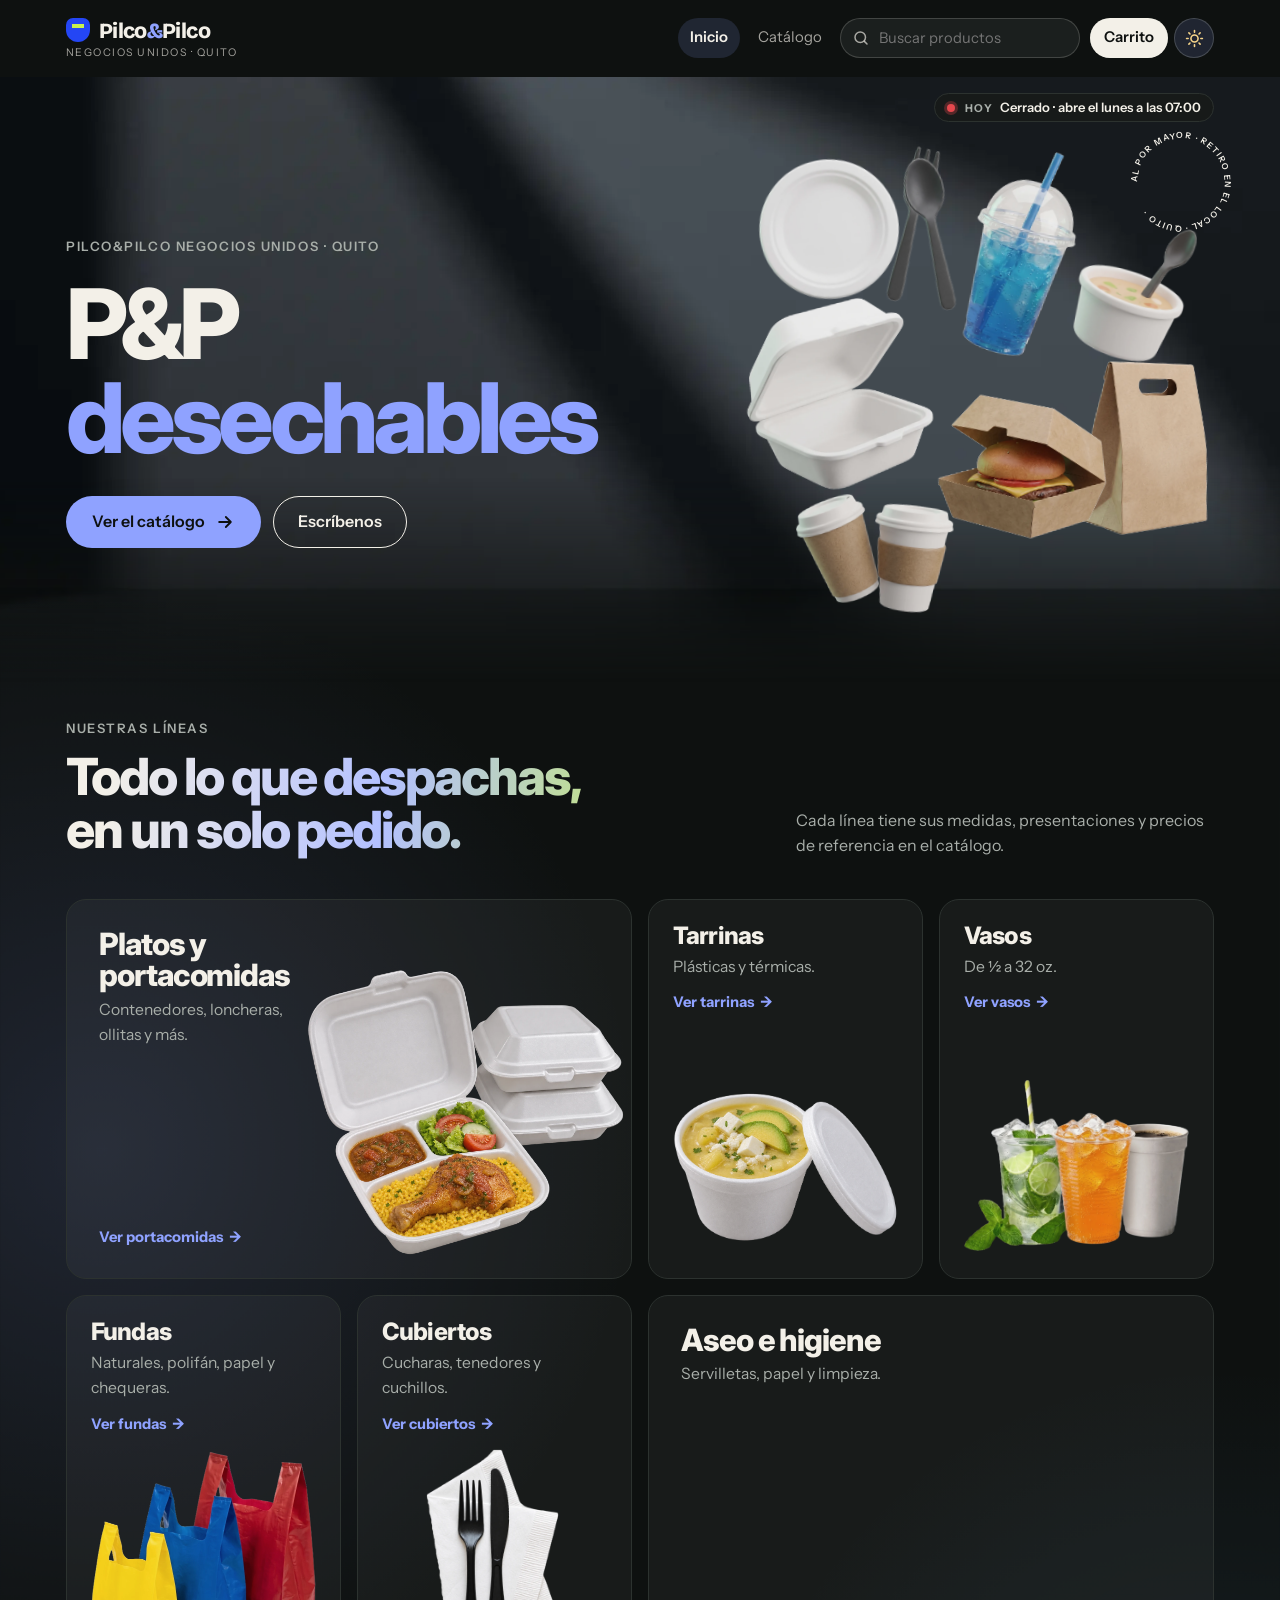
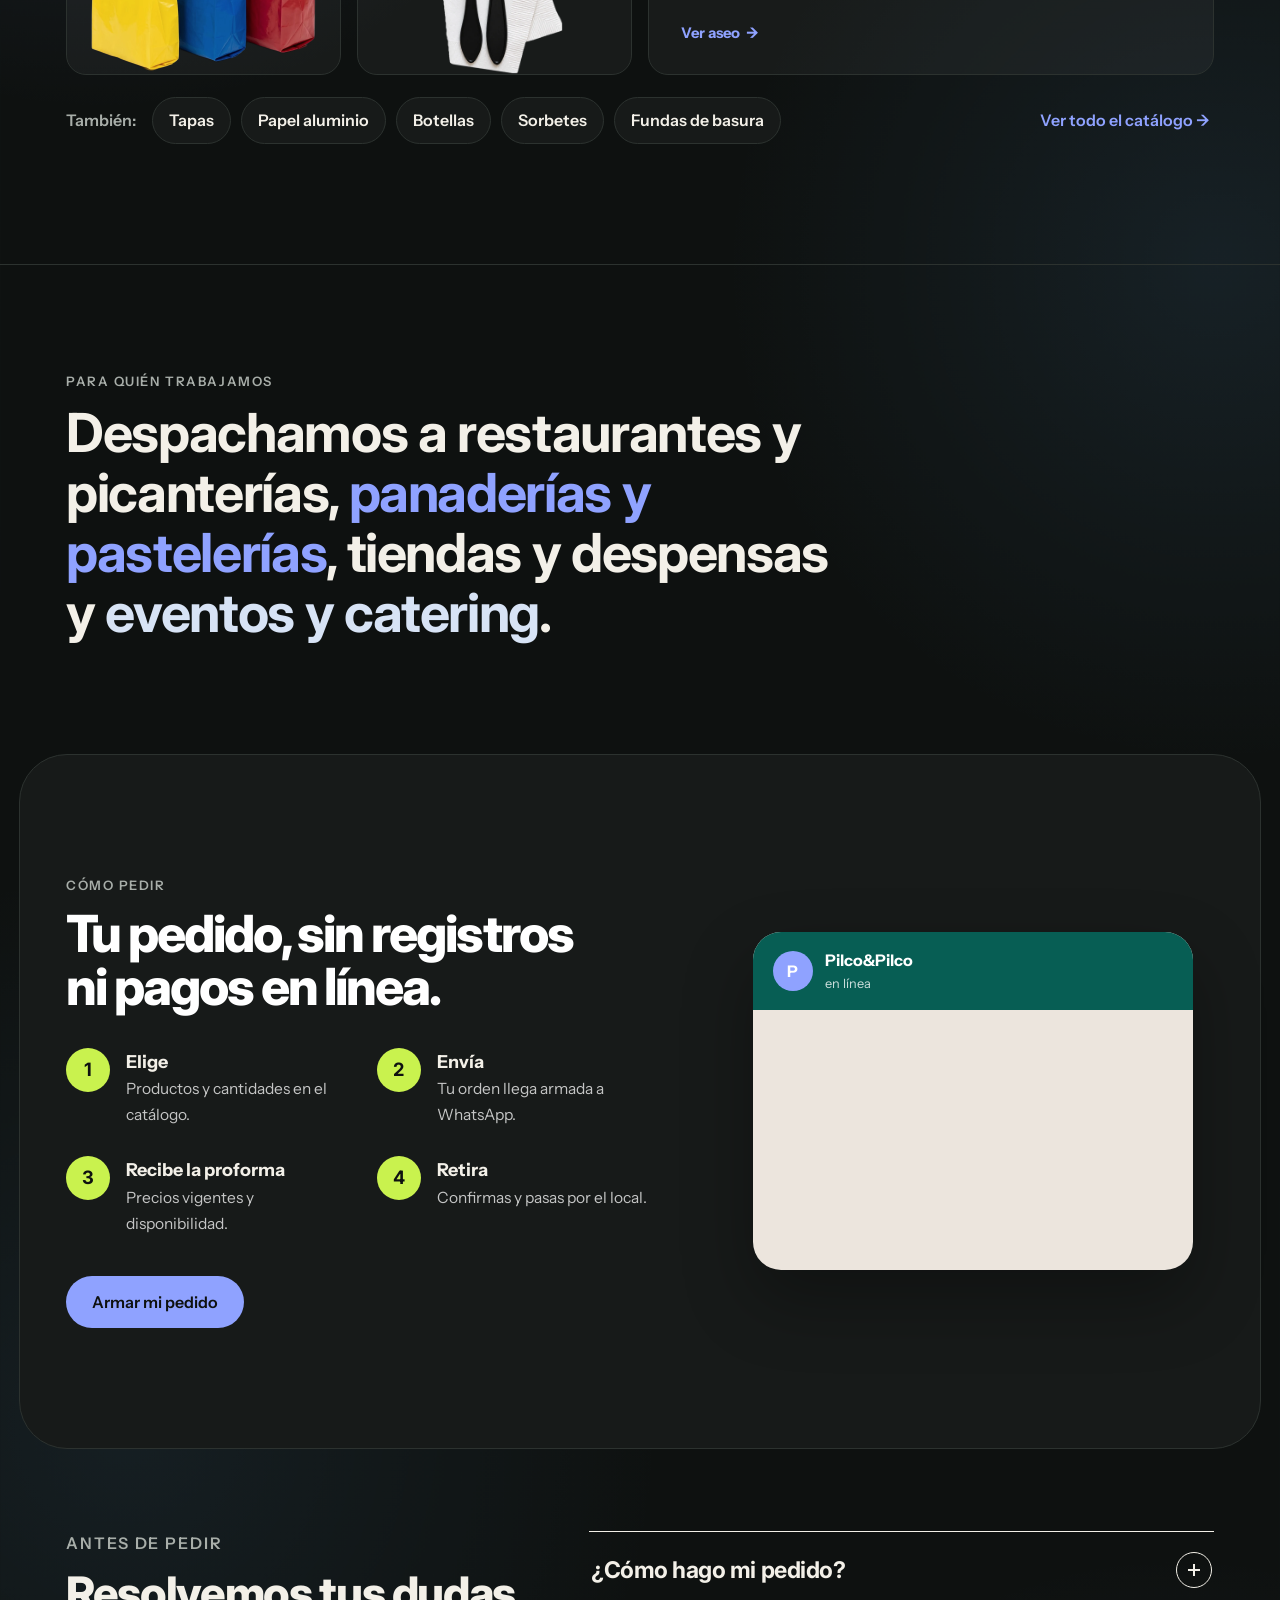
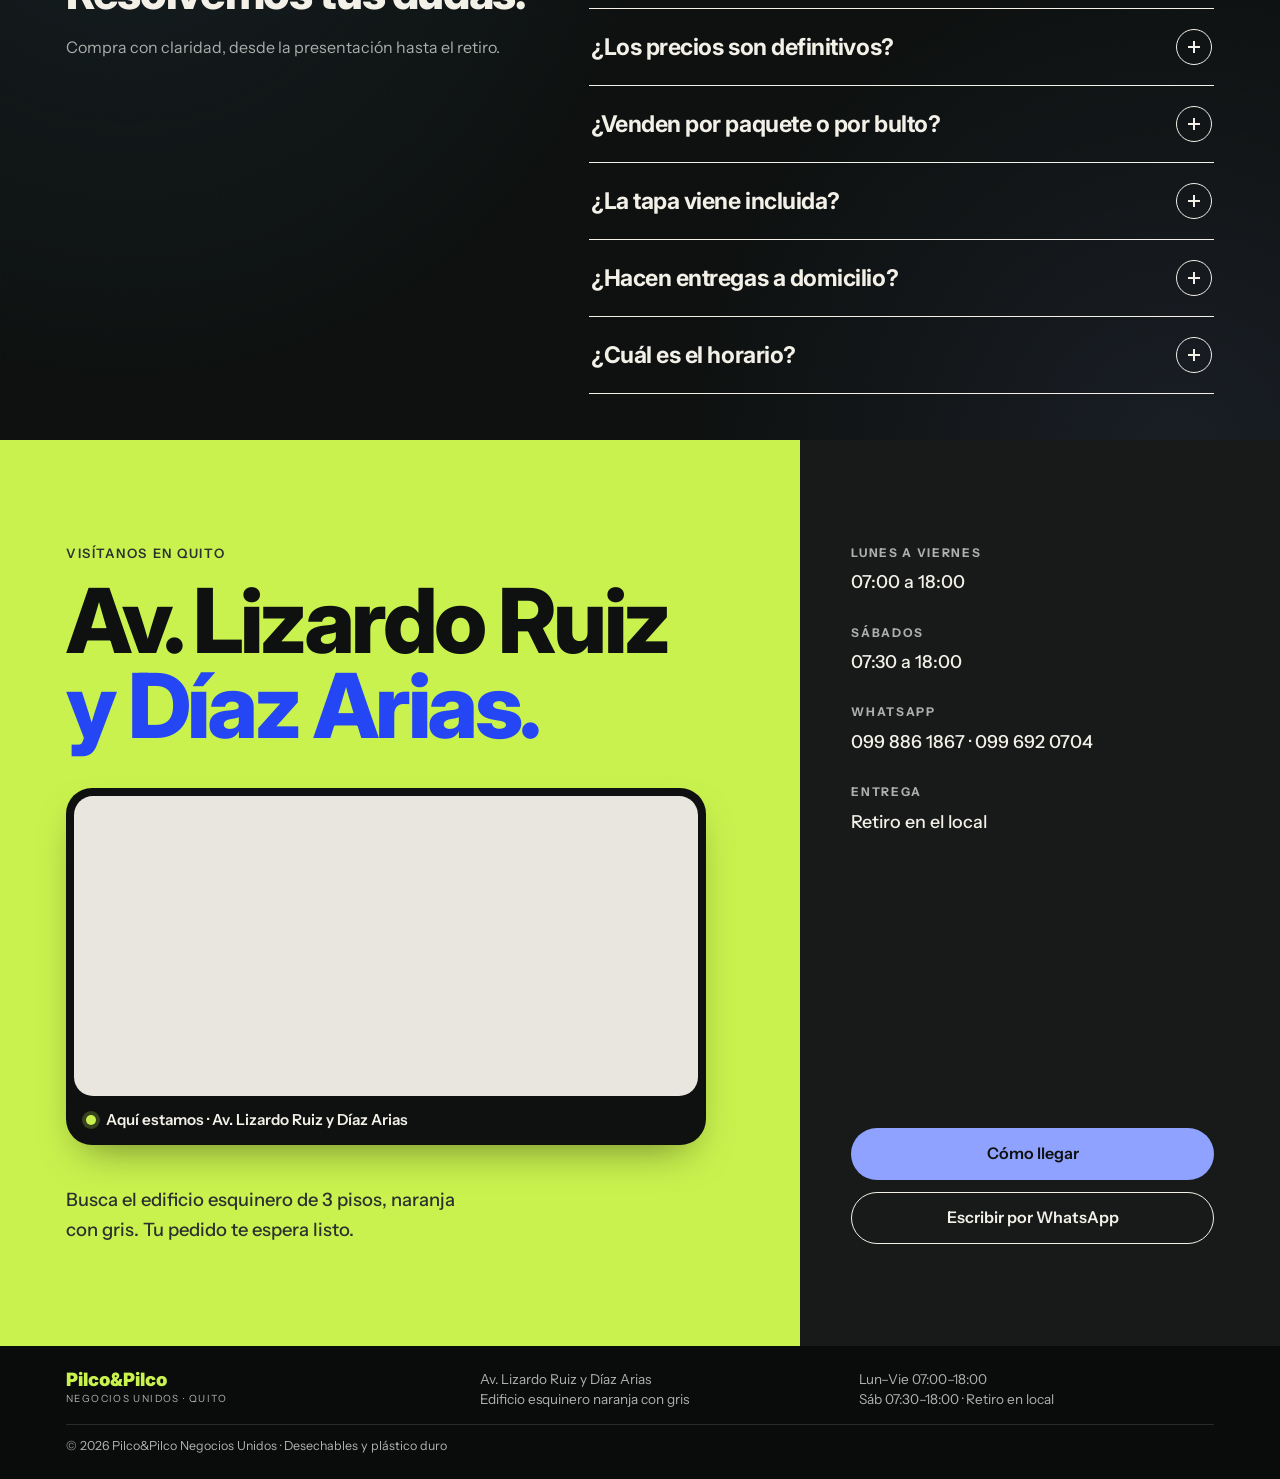
==== index.html @ fcc224b5 "Inicio: títulos en Inter, degradado en «Todo lo que despachas» (día y noche) y fondo con manchas sua" ====
<!doctype html><html><head><meta charset=utf8><meta name=viewport content="width=device-width,initial-scale=1,viewport-fit=cover"><style>:root{color-scheme:light;box-sizing:border-box;padding-top:env(safe-area-inset-top,0px);padding-bottom:env(safe-area-inset-bottom,0px)}html{scroll-padding-top:env(safe-area-inset-top,0px)}body{margin:0;padding:0;font:14px -apple-system,BlinkMacSystemFont,sans-serif;background:#fff;color:#000}img{max-width:100%}[hidden]:not([hidden=until-found i]){display:none!important}</style></head><body>
<!doctype html><html lang="es"><head><meta charset=utf8><meta name=viewport content="width=device-width,initial-scale=1,viewport-fit=cover"><style>:root{color-scheme:light;box-sizing:border-box;padding-top:env(safe-area-inset-top,0px);padding-bottom:env(safe-area-inset-bottom,0px)}html{scroll-padding-top:env(safe-area-inset-top,0px)}body{margin:0;padding:0;font:14px -apple-system,BlinkMacSystemFont,sans-serif;background:#fff;color:#000}img{max-width:100%}[hidden]:not([hidden=until-found i]){display:none!important}/* v80: modo noche automático (18:30–06:00, hora de Ecuador). Sutil: morado muy oscuro, acentos naranja suaves, sin parpadeos */
html.night{color-scheme:dark;
  --bg:#0F0C17; --surface:#17131F; --ink:#ECE7F4; --muted:#A79FBA; --line:#2B2438;
  --sky:#F2963F; --on-sky:#1B0F04; --sky-soft:#231A24; --sky-mid:#4A3524;
  --sun:#2E2512; --on-sun:#F6D58A; --mint:#132A1F; --mint-ink:#86E0AC; --danger:#FF7A6E; --wa:#2BB765}
html.night body{background:var(--bg) url("data:image/svg+xml,%3Csvg xmlns='http://www.w3.org/2000/svg' width='56' height='64' viewBox='0 0 56 64'%3E%3Cpath d='M28 2 54 17v30L28 62 2 47V17z' fill='none' stroke='%23F2963F' stroke-opacity='.045' stroke-width='1.2'/%3E%3C/svg%3E") 0 0/56px 64px}
html.night .top{background:rgba(15,12,23,.92);border-bottom-color:var(--line)}
@media (min-width:761px){html.night .top{background:rgba(15,12,23,.8)}}
html.night .hero{background:radial-gradient(60% 80% at 85% 15%,rgba(242,150,63,.16) 0,transparent 60%),radial-gradient(50% 70% at 10% 90%,rgba(110,60,180,.22) 0,transparent 60%),linear-gradient(180deg,#191226,#0F0C17)}
html.night .contact{background:linear-gradient(135deg,#1A1427 0,#121D19 100%)}
html.night .btn-primary{background:linear-gradient(180deg,#F7A452,#E8862C);color:#1B0F04;box-shadow:0 4px 14px rgba(242,150,63,.18)}
html.night .btn-primary:hover{box-shadow:0 8px 20px rgba(242,150,63,.26)}
html.night .btn-ghost,html.night .btn-soft{border-color:var(--line)}
html.night .notice{border:1px solid rgba(246,213,138,.22)}
html.night .card,html.night .tile,html.night .panel{border-color:var(--line)}
html.night .bnr{background:linear-gradient(115deg,#1B1526 0%,#171220 55%,#261B25 100%);border-color:var(--line)}
html.night .bnr::after{background:radial-gradient(circle,rgba(242,150,63,.16),rgba(242,150,63,0) 70%)}
html.night .bnr-i img{filter:drop-shadow(0 10px 16px rgba(0,0,0,.45))}
html.night .bnr-c span{border-color:var(--line)}
html.night .map{border-color:var(--line)}
html.night .map iframe{filter:brightness(.82) saturate(.85)}
html.night .card.mc::after{background:repeating-linear-gradient(90deg,#2A2233 0 3px,#1D1826 3px 6px);border-top-color:rgba(242,150,63,.3)}
html.night .art{background:#1E1929}
html.night .art:has(svg.bag),html.night .art:has(svg.plate){background:linear-gradient(180deg,#221C2E,#191523)}
html.night .art:has(img.cut){filter:brightness(.82) saturate(.92)}
html.night .bag .bk-chip rect,html.night .plate .bk-chip rect,html.night .pm-svg .pm-chip rect{fill:#241D30;stroke:#4A3524}
html.night .bag .bk-chip text,html.night .plate .bk-chip text,html.night .pm-svg .pm-chip text{fill:#ECE7F4}
html.night .bag .bk-dim line,html.night .plate .bk-dim line,html.night .pm-svg .pm-dim line{stroke:#F2963F;stroke-opacity:.4}
html.night .bag .bk-cm,html.night .plate .bk-cm,html.night .pm-svg .pm-cm{fill:#A79FBA}
html.night .pm-svg:not(.dark) .pm-sh{fill:#000;fill-opacity:.5}
html.night .fmenu .fm-stage.art{border-color:var(--line)}
html.night .ptable tbody tr.sel td{background:#1F2430}
html.night .fm-n.rec{background:#1F2430;border-color:#8FA2FF}
html.night .lbtag,html.night .fmenu .lbtag{background:#1F2430;color:#C9D4FF}
html.night .steps li:nth-child(1){--sc:#F2963F}
html.night .clients{border-top-color:#8A6A2A}
html.night input,html.night select,html.night textarea{background:#120F19;color:var(--ink);border-color:var(--line)}
html.night .seg{background:#120F19}
html.night .seg input:checked+span{background:#241D30}
html.night ::selection{background:rgba(242,150,63,.35)}
html.night .toast{background:#2A2236;color:#ECE7F4;border:1px solid #3A3048}
html.night .toast button{background:#F2963F;color:#1B0F04}
/* el cambio de turno: transición suave solo cuando cambia con la página abierta */
/* Ian (19 nov 2026: «el cambio de modo se lagea, no es instantáneo»): antes cada elemento de la página cambiaba de color en 0,9 s (miles de transiciones a la vez).
   Ahora el cambio es instantáneo y, durante ese momento, nada más anima */
html.night-switch,html.night-switch *,html.night-switch *::before,html.night-switch *::after{transition:none !important}
@media (prefers-reduced-motion: reduce){html.night-switch,html.night-switch *{transition:none !important}}
/* Ian (19 nov 2026, video): al recargar se veían por un instante piezas sin estilo (una lupa gigante, «Encuentra tu producto», todo medio transparente).
   La página es grande y parte de su CSS está al final: no se muestra hasta que todo está leído y armado */
html.cargando body{visibility:hidden}
</style><script>
/* se muestra la página recién cuando está completa (y, por si algo falla, a los 3 s de todos modos) */
(function(){ var h = document.documentElement; h.classList.add("cargando");
  function listo(){ setTimeout(function(){ h.classList.remove("cargando"); }, 0); }
  if(document.readyState !== "loading") listo(); else document.addEventListener("DOMContentLoaded", listo);
  setTimeout(function(){ h.classList.remove("cargando"); }, 3000); })();
</script><script>
/* v80: modo noche — se decide antes de pintar la página para que no parpadee */
(function(){
  function sec(){ try{ var o = {}; new Intl.DateTimeFormat("en-US", {timeZone: "America/Guayaquil", hour12: false, hour: "2-digit", minute: "2-digit"}).formatToParts(new Date()).forEach(function(p){ o[p.type] = p.value; }); return (+o.hour % 24)*60 + +o.minute; }catch(e){ var d = new Date(); return d.getHours()*60 + d.getMinutes(); } }
  function isNight(){ var m = sec(); return m >= 18*60 + 30 || m < 6*60; }
  var h = document.documentElement;
  /* v106: el cliente puede elegir claro u oscuro (botón luna/sol); sin elección, automático por la hora */
  var mem = "";
  function pref(){ try{ return localStorage.getItem("pp-tema") || mem; }catch(e){ return mem; } }
  function want(){ var p = pref(); return p === "oscuro" ? true : p === "claro" ? false : isNight(); }
  function apply(){
    var n = want(); if(n === h.classList.contains("night")) return;
    h.classList.add("night-switch"); h.classList.toggle("night", n);
    setTimeout(function(){ h.classList.remove("night-switch"); }, 120);
  }
  if(want()) h.classList.add("night");
  setInterval(apply, 30000);
  window.ppTema = function(t){ mem = t || ""; try{ if(t) localStorage.setItem("pp-tema", t); else localStorage.removeItem("pp-tema"); }catch(e){} apply(); };
})();
</script>
<title>Pilco&amp;Pilco Negocios Unidos</title>
<meta name="claude:viewport-fit-sides" content="cover">
<meta name="description" content="Distribuidora de desechables y plástico duro en Quito. Revisa el catálogo y envía tu orden de pedido por WhatsApp.">
<link rel="preconnect" href="https://fonts.googleapis.com">
<link rel="preconnect" href="https://fonts.gstatic.com" crossorigin>
<link rel="stylesheet" href="https://fonts.googleapis.com/css2?family=Archivo:wdth,wght@62..125,400..900&family=Public+Sans:wght@400;500;600&family=Noto+Serif+Display:wdth,wght@62.5,900&family=Bricolage+Grotesque:opsz,wght@12..96,700;12..96,800&family=Figtree:wght@400;500;600;700&family=Instrument+Sans:wght@400;500;600;700&family=Inter:wght@500..900&display=swap">
</head><body>
<style>
/* Layout: tres vistas (Inicio, Catálogo, Hacer pedido) bajo un mismo encabezado; catálogo en tarjetas con tabla de precios; pedido en dos paneles (agregar / tu orden). Tema claro único, a propósito. */
:root{
  color-scheme:light;
  --bg:#F5F9FE; --surface:#FFFFFF; --ink:#1D2B3A; --muted:#5A6A7D; --line:#D9E5F1;
  --sky:#1F7ACC; --on-sky:#FFFFFF; --sky-soft:#E5F1FC; --sky-mid:#C4DFF7;
  --sun:#FFE7A0; --on-sun:#3A2C00;
  --mint:#E1F5EB; --mint-ink:#146B46; --danger:#B42318; --wa:#1F9D55; --on-wa:#FFFFFF;
  --display:"Archivo","Arial Narrow",system-ui,sans-serif;
  --body:"Public Sans",system-ui,-apple-system,"Segoe UI",sans-serif;
  --mono:var(--body);
}
*{box-sizing:border-box}
body{background:var(--bg);color:var(--ink);font-family:var(--body);font-size:1rem;line-height:1.6}
a{color:inherit}
:focus-visible{outline:3px solid var(--sky);outline-offset:2px;border-radius:4px}
.wrap{max-width:1180px;margin-inline:auto;padding-left:max(16px,env(safe-area-inset-left,0px));padding-right:max(16px,env(safe-area-inset-right,0px))}
h1,h2,h3{font-family:var(--display);text-wrap:balance;margin:0;line-height:1.04}
p{margin:0}
.eyebrow{font-family:var(--mono);font-size:.74rem;letter-spacing:.12em;text-transform:uppercase;color:var(--sky)}
.req{color:var(--sky)}

/* Header */
.top{background:var(--surface);border-bottom:1px solid var(--line)}
.top .wrap{display:flex;align-items:center;justify-content:space-between;gap:12px 16px;flex-wrap:wrap;padding-block:14px}
.brand{display:flex;flex-direction:column;text-decoration:none;line-height:1}
.brand b{font-family:var(--display);font-weight:900;font-variation-settings:"wdth" 125;font-size:1.35rem;letter-spacing:-.01em}
.brand b span{color:var(--sky)}
.brand small{font-family:var(--mono);font-size:.66rem;letter-spacing:.14em;text-transform:uppercase;color:var(--muted);margin-top:5px}
.nav{display:flex;gap:6px;flex-wrap:wrap;align-items:center;font-size:.93rem}
.nav a{text-decoration:none;color:var(--muted);padding:8px 12px;border-radius:999px}
.nav a:hover{color:var(--ink);background:var(--bg)}
.nav a[aria-current="page"]{color:var(--sky);background:var(--sky-soft);font-weight:600}
.nav .pill{background:var(--sky);color:var(--on-sky);font-weight:600;padding:8px 14px}
.nav .pill:hover,.nav .pill[aria-current="page"]{background:var(--sky);color:var(--on-sky);filter:brightness(1.08)}
.nav .pill b{background:var(--surface);color:var(--sky);border-radius:999px;padding:0 7px;margin-left:6px;font-size:.8rem;font-variant-numeric:tabular-nums}

/* Botones y campos */
.btn{display:inline-flex;align-items:center;justify-content:center;gap:9px;font-weight:600;text-decoration:none;border-radius:10px;padding:12px 18px;border:1.5px solid transparent;font-size:.98rem;cursor:pointer;font-family:var(--body);line-height:1.2}
.btn-primary{background:var(--sky);color:var(--on-sky)}
.btn-primary:hover{filter:brightness(1.08)}
.btn-ghost{background:var(--surface);color:var(--ink);border-color:var(--line)}
.btn-ghost:hover{border-color:var(--sky);color:var(--sky)}
.btn-soft{background:var(--sky-soft);color:var(--sky);padding:10px 14px;font-size:.92rem}
.btn-soft:hover{background:var(--sky-mid)}
.btn-wa{background:var(--wa);color:var(--on-wa)}
.btn-wa:hover{filter:brightness(1.06)}
.btn svg{width:19px;height:19px;flex:none}
.field{display:flex;flex-direction:column;gap:4px;min-width:0}
.field>span{font-family:var(--mono);font-size:.66rem;letter-spacing:.1em;text-transform:uppercase;color:var(--muted)}
select,input[type=text],input[type=tel],input[type=search],textarea{font:inherit;font-size:.95rem;color:var(--ink);background:var(--surface);border:1.5px solid var(--line);border-radius:8px;padding:9px 11px;width:100%;min-width:0}
select:focus,input:focus,textarea:focus{outline:none;border-color:var(--sky);box-shadow:0 0 0 3px var(--sky-soft)}
textarea{resize:vertical;min-height:64px}
.seg{display:flex;background:var(--bg);border:1.5px solid var(--line);border-radius:9px;padding:3px;gap:3px}
.seg label{flex:1;text-align:center;cursor:pointer;position:relative}
.seg input{position:absolute;opacity:0;inset:0;cursor:pointer;margin:0}
.seg span{display:block;padding:7px 8px;border-radius:6px;font-size:.9rem;font-weight:500;color:var(--muted);line-height:1.25}
.seg small{display:block;font-family:var(--mono);font-size:.74rem;font-variant-numeric:tabular-nums}
.seg input:checked+span{background:var(--surface);color:var(--sky);font-weight:600;box-shadow:0 1px 2px rgba(29,43,58,.12)}
.seg input:focus-visible+span{outline:3px solid var(--sky);outline-offset:1px}
.stepper{display:flex;border:1.5px solid var(--line);border-radius:9px;overflow:hidden;background:var(--surface);flex:none}
.stepper button{border:0;background:var(--bg);color:var(--ink);width:40px;font-size:1.1rem;cursor:pointer;font-family:var(--body)}
.stepper button:hover{background:var(--sky-soft);color:var(--sky)}
.stepper input{width:64px;border:0;text-align:center;font:inherit;font-weight:600;font-variant-numeric:tabular-nums;color:var(--ink);background:var(--surface);-moz-appearance:textfield}
.stepper input::-webkit-outer-spin-button,.stepper input::-webkit-inner-spin-button{-webkit-appearance:none;margin:0}
.notice{display:flex;gap:12px;align-items:flex-start;background:var(--sun);color:var(--on-sun);border-radius:12px;padding:12px 16px;font-size:.93rem;margin-bottom:26px}
.notice i{flex:none;width:22px;height:22px;border-radius:50%;background:var(--on-sun);color:var(--sun);display:grid;place-items:center;font-style:normal;font-weight:700;font-size:.8rem;margin-top:1px}

/* Hero */
.hero{background:linear-gradient(180deg,var(--sky-soft),var(--bg))}
.hero .wrap{display:grid;grid-template-columns:minmax(0,1.25fr) minmax(0,1fr);gap:48px;align-items:center;padding-block:60px 56px}
.hero h1{font-weight:900;font-variation-settings:"wdth" 125;font-size:clamp(2.3rem,5.6vw,4.3rem);letter-spacing:-.025em;margin-top:14px}
.hero h1 em{font-style:normal;color:var(--sky)}
.hero h1 .tape{background:var(--sun);color:var(--on-sun);padding:0 .14em;box-decoration-break:clone;-webkit-box-decoration-break:clone}
.hero .lede{margin-top:20px;font-size:1.1rem;color:var(--muted);max-width:52ch}
.ctas{display:flex;gap:12px;flex-wrap:wrap;margin-top:28px}

/* Etiqueta de bulto */
.label{background:var(--surface);border:2px solid var(--sky-mid);border-radius:8px;box-shadow:10px 10px 0 var(--sun);font-family:var(--mono);font-size:.82rem;transform:rotate(1.5deg);max-width:420px;justify-self:end;width:100%;overflow:hidden}
.label .row{display:grid;grid-template-columns:1fr 1fr;border-bottom:2px solid var(--sky-mid)}
.label .row:last-child{border-bottom:0}
.label .cell{padding:12px 14px;min-width:0}
.label .cell+.cell{border-left:2px solid var(--sky-mid)}
.label .full{grid-column:1/-1}
.label .k{font-size:.66rem;letter-spacing:.12em;text-transform:uppercase;color:var(--muted)}
.label .v{font-weight:600;font-size:.95rem;margin-top:2px;font-variant-numeric:tabular-nums}
.label .big{font-family:var(--display);font-weight:900;font-variation-settings:"wdth" 110;font-size:1.85rem;line-height:1;margin-top:6px;letter-spacing:-.01em}
.label .head{background:var(--sky-soft);color:var(--sky);display:flex;justify-content:space-between;padding:8px 14px;font-size:.72rem;letter-spacing:.14em;text-transform:uppercase;font-weight:600;border-bottom:2px solid var(--sky-mid)}
.barcode{height:50px;margin-top:8px;background:repeating-linear-gradient(90deg,var(--ink) 0 2px,transparent 2px 4px,var(--ink) 4px 5px,transparent 5px 9px,var(--ink) 9px 12px,transparent 12px 14px,var(--ink) 14px 15px,transparent 15px 19px);opacity:.8}
.stamp{display:inline-block;background:var(--mint);color:var(--mint-ink);font-weight:600;padding:2px 8px;border-radius:3px;margin-top:6px}

/* Ticker */
.ticker{background:var(--sun);color:var(--on-sun);overflow:hidden}
.ticker .track{display:flex;width:max-content;animation:roll 40s linear infinite}
.ticker span{font-family:var(--display);font-weight:800;font-variation-settings:"wdth" 120;text-transform:uppercase;font-size:1rem;letter-spacing:.02em;padding:12px 22px;white-space:nowrap}
.ticker span::after{content:"•";color:var(--sky);margin-left:44px}
@keyframes roll{to{transform:translateX(-50%)}}

/* Secciones */
section.band .wrap{padding-block:64px}
.sec-head{display:flex;justify-content:space-between;align-items:end;gap:18px 24px;flex-wrap:wrap;margin-bottom:28px}
.sec-head h2{font-weight:800;font-variation-settings:"wdth" 115;font-size:clamp(1.9rem,4vw,2.8rem);letter-spacing:-.02em;margin-top:8px}
.sec-head p{color:var(--muted);max-width:46ch;margin-top:10px}
.art{background:var(--sky-soft);aspect-ratio:3/2;max-width:100%;display:grid;place-items:center;color:var(--sky);position:relative;overflow:hidden}
.art > svg{width:46%;height:auto;max-height:80%}
.art img{position:absolute;inset:0;width:100%;height:100%;object-fit:cover}
.art img.cut{object-fit:contain;padding:7% 8% 4%;background:var(--sky-soft)}

/* Categorías (inicio) */
.tiles{display:grid;grid-template-columns:repeat(4,minmax(0,1fr));gap:16px}
.tile{display:flex;flex-direction:column;text-decoration:none;background:var(--surface);border:1px solid var(--line);border-radius:14px;overflow:hidden;transition:border-color .2s ease,transform .2s ease;min-width:0}
.tile:hover{border-color:var(--sky);transform:translateY(-2px)}
.tile .t{padding:12px 14px 14px;display:flex;flex-direction:column;gap:2px}
.tile b{font-family:var(--display);font-weight:800;font-variation-settings:"wdth" 110;font-size:1.12rem}
.tile small{color:var(--muted);font-size:.86rem}
.tile.all{background:var(--sky);color:var(--on-sky);border-color:var(--sky);justify-content:flex-end;padding:20px;min-height:180px}
.tile.all b{font-size:1.4rem;line-height:1.1}
.tile.all small{color:var(--on-sky);opacity:.85;margin-top:6px}
.tile.all{grid-column:1/-1;min-height:0}

/* Catálogo */
.tools{display:flex;gap:14px 20px;flex-wrap:wrap;align-items:center;justify-content:space-between;margin-bottom:10px}
.chips{display:flex;gap:8px;flex-wrap:wrap}
.chip{border:1.5px solid var(--line);background:var(--surface);border-radius:999px;padding:6px 14px;font:inherit;font-size:.9rem;cursor:pointer;color:var(--muted)}
.chip:hover{border-color:var(--sky);color:var(--sky)}
.chip[aria-pressed="true"]{background:var(--sky);color:var(--on-sky);border-color:var(--sky)}
.search{flex:1 1 220px;max-width:320px}
#view-catalogo .wrap{padding-top:28px}
#view-catalogo .tools{margin-bottom:14px}
#view-catalogo .search{max-width:560px}
#view-catalogo .notice{margin-bottom:14px}
.cat-count{font-family:var(--mono);font-size:.78rem;color:var(--muted);margin-bottom:18px}
.grid{display:grid;grid-template-columns:repeat(auto-fill,minmax(min(100%,290px),1fr));gap:18px}
.card{background:var(--surface);border:1px solid var(--line);border-radius:14px;display:flex;flex-direction:column;overflow:hidden}
.card .tag{position:absolute;top:10px;left:10px;font-family:var(--mono);font-size:.66rem;letter-spacing:.1em;text-transform:uppercase;background:var(--surface);color:var(--muted);padding:3px 8px;border-radius:4px}
.card .body{padding:16px 18px 18px;display:flex;flex-direction:column;gap:10px;flex:1}
.card h3{font-weight:800;font-variation-settings:"wdth" 110;font-size:1.28rem;letter-spacing:-.01em}
.card .desc{color:var(--muted);font-size:.92rem;margin-top:-4px}
.card .extra{font-size:.86rem;color:var(--muted)}
.card .extra b{color:var(--ink);font-weight:600}
.ptable-wrap{overflow-x:auto;border:1px solid var(--line);border-radius:8px}
.ptable{width:100%;border-collapse:collapse;font-size:.86rem}
.ptable th,.ptable td{padding:6px 10px;text-align:left;border-bottom:1px solid var(--line)}
.ptable th{font-family:var(--mono);font-size:.64rem;letter-spacing:.08em;text-transform:uppercase;color:var(--muted);background:var(--bg);font-weight:600}
.ptable tr:last-child td{border-bottom:0}
.num{text-align:right!important;font-variant-numeric:tabular-nums;white-space:nowrap}
.na{color:var(--muted);font-size:.8rem}
.ptable th small{display:block;font-size:.6rem;letter-spacing:.04em;text-transform:none;font-weight:400}
.ptable td small{display:block;color:var(--muted);font-size:.74rem;font-family:var(--mono)}
.ptable tr.out td{opacity:.6}
.tnote{font-size:.82rem;color:var(--muted);margin-top:-2px}
.ptable tbody tr[data-v]{cursor:pointer}
.ptable tbody tr[data-v]:hover td{background:var(--bg)}
.ptable tbody tr.sel td{background:var(--sky-soft)}
.ptable tbody tr.sel td:first-child{box-shadow:inset 3px 0 0 var(--sky)}
.ptable tbody tr[data-v]:focus-visible{outline:2px solid var(--sky);outline-offset:-2px}
.vsel{position:absolute;bottom:10px;left:50%;transform:translateX(-50%);background:var(--surface);color:var(--ink);font-family:var(--display);font-weight:800;font-variation-settings:"wdth" 110;font-size:.95rem;padding:3px 12px;border-radius:999px;border:1px solid var(--sky-mid);white-space:nowrap;max-width:90%;overflow:hidden;text-overflow:ellipsis}
.vsel:empty{display:none}
.has-bag .vsel,.has-bag .tag{display:none}
.art svg.bag,.art svg.plate{width:100%;height:100%;max-height:100%}
.card.mc .art svg.plate{width:100%}
.art:has(svg.plate){background:linear-gradient(180deg,var(--sky-soft),#D6E8F8)}
.plate .bk-dim line{stroke:var(--sky);stroke-opacity:.45;stroke-width:1;stroke-dasharray:3 3}
.plate .bk-chip rect{fill:var(--surface);stroke:var(--sky-mid)}
.plate .bk-chip text{font-family:var(--mono);font-size:13px;font-weight:600;fill:var(--ink)}
.plate .bk-cm{font-family:var(--mono);font-size:13px;fill:var(--muted)}
.art:has(svg.bag){background:linear-gradient(180deg,var(--sky-soft),#D6E8F8)}
.bag .bk-crease{fill:none;stroke:#FFFFFF;stroke-opacity:.8;stroke-width:1.1;stroke-linecap:round}
.bag .bk-crease-d{fill:none;stroke:#1F7ACC;stroke-opacity:.1;stroke-width:1.1;stroke-linecap:round}
.bag .bk-dim line{stroke:var(--sky);stroke-opacity:.45;stroke-width:1;stroke-dasharray:3 3}
.bag .bk-chip rect{fill:var(--surface);stroke:var(--sky-mid)}
.bag .bk-chip text{font-family:var(--mono);font-size:13px;font-weight:600;fill:var(--ink)}
.bag .bk-cm{font-family:var(--mono);font-size:13px;fill:var(--muted)}
.bag-in{transform-box:fill-box;transform-origin:50% 88%;animation:bagIn .25s ease-out}
@keyframes bagIn{from{opacity:.35;transform:scale(.94)}}
@media (prefers-reduced-motion: reduce){.bag-in{animation:none}}
.ptable-wrap.tall{max-height:400px;overflow:auto}
.ptable-wrap.tall thead th{position:sticky;top:0;z-index:1}
.card.wide{grid-column:1/-1}
@media (min-width:760px){.card.wide{display:grid;grid-template-columns:260px minmax(0,1fr)}.card.wide .art{aspect-ratio:1;align-self:start;margin:18px 0 18px 18px;border-radius:10px}}
.card .btn{margin-top:auto}
.empty{background:var(--surface);border:1px dashed var(--line);border-radius:14px;padding:28px;text-align:center;color:var(--muted)}

/* Pedido */
.order-layout{display:grid;grid-template-columns:minmax(0,1fr) minmax(0,1.05fr);gap:22px;align-items:start}
.panel{background:var(--surface);border:1px solid var(--line);border-radius:16px;padding:22px;display:flex;flex-direction:column;gap:14px;min-width:0}
.panel.builder{position:sticky;top:calc(env(safe-area-inset-top,0px) + 16px);border-color:var(--sky-mid)}
.panel-head{display:flex;justify-content:space-between;align-items:baseline;gap:12px}
.panel-head h3{font-weight:800;font-variation-settings:"wdth" 112;font-size:1.35rem}
.step-tag{font-family:var(--mono);font-size:.7rem;letter-spacing:.12em;text-transform:uppercase;color:var(--sky);display:block;margin-bottom:4px}
.row2{display:grid;grid-template-columns:repeat(auto-fit,minmax(140px,1fr));gap:12px}
.qty-row{display:flex;gap:12px;align-items:stretch;flex-wrap:wrap}
.qty-row .btn{flex:1 1 160px}
.opts{display:flex;flex-wrap:wrap;gap:6px}
.opt{border:1.5px solid var(--line);background:var(--surface);color:var(--ink);border-radius:999px;padding:7px 14px;font:inherit;font-size:.9rem;cursor:pointer;line-height:1.2}
.opt:hover{border-color:var(--sky);color:var(--sky)}
.opt[aria-pressed="true"]{background:var(--sky);border-color:var(--sky);color:var(--on-sky);font-weight:600}
.opt[disabled]{opacity:.45;cursor:not-allowed;text-decoration:line-through}
.opt small{font-size:.72rem}
.opt[data-dim]{border-style:dashed;color:var(--muted)}
.card .from{font-size:.95rem;color:var(--ink)}
.card .from small{color:var(--muted)}
/* catálogo por medida */
.pgroups{display:flex;flex-direction:column;gap:34px}
.pg-head{display:flex;justify-content:space-between;align-items:baseline;gap:6px 16px;flex-wrap:wrap;margin-bottom:14px;border-bottom:1.5px solid var(--line);padding-bottom:8px}
.pg-head h3{font-weight:800;font-variation-settings:"wdth" 112;font-size:1.4rem}
.pg-head p{color:var(--muted);font-size:.9rem;flex:1 1 260px}
.grid.mini{grid-template-columns:repeat(auto-fill,minmax(min(100%,200px),1fr));gap:14px}
@media (max-width:540px){.grid.mini{grid-template-columns:repeat(2,minmax(0,1fr));gap:10px}}
.card.mc .art{aspect-ratio:4/3}
.card.mc .art > svg{width:52%}
.card.mc .art svg.bag{width:100%}
.card.mc .body{padding:12px 14px 14px;gap:8px}
.mc .kicker{font-family:var(--mono);font-size:.62rem;letter-spacing:.1em;text-transform:uppercase;color:var(--muted);line-height:1.3}
.mc h3{font-size:1.25rem;line-height:1.1}
.mc h3 small.oz{display:inline-block;margin-left:8px;vertical-align:3px;background:var(--sun);color:var(--on-sun);border-radius:6px;padding:1px 8px;font-size:.78rem;font-weight:600;margin-top:5px}
.mc h3 small{display:block;font-family:var(--mono);font-size:.68rem;font-weight:400;color:var(--muted);letter-spacing:0;margin-top:3px}
.mfacts{list-style:none;margin:0;padding:0;display:flex;flex-direction:column;gap:3px;font-size:.84rem;color:var(--muted);line-height:1.35}
.mfacts:empty{display:none}
.mfacts b{color:var(--ink);font-weight:600}
.mprice{margin-top:auto;padding-top:6px;border-top:1px dashed var(--line);font-size:.85rem;color:var(--muted);line-height:1.3}
.mprice b{display:block;font-family:var(--display);font-weight:800;font-size:1.35rem;color:var(--sky);font-variant-numeric:tabular-nums}
.mprice .from{font-size:.75rem;color:var(--muted);font-weight:400;font-family:var(--body);margin-right:4px}
.mprice .vary.same{color:var(--mint-ink)}
.mprice .vary{display:block;color:#8A5A00;font-size:.74rem;margin-top:2px}
.mprice .na{font-size:.92rem;color:var(--ink);font-weight:600}
.card.mc .btn{padding:10px 12px;font-size:.9rem}
.card.mc .btn.in{background:var(--mint);color:var(--mint-ink)}
.cqbox{display:flex;flex-direction:column;gap:8px;margin-top:auto}
.cqbox .btn{margin-top:0;width:100%}
.cq-row{display:flex;align-items:center;gap:4px 10px;flex-wrap:wrap}
.cq{display:flex;align-items:stretch;border:1.5px solid var(--line);border-radius:10px;overflow:hidden;background:var(--surface);flex:1 1 120px;max-width:180px;height:40px}
.cq button{border:0;background:var(--bg);width:38px;font-size:1.15rem;cursor:pointer;color:var(--ink);font-family:var(--body)}
.cq button:hover{background:var(--sky-soft);color:var(--sky)}
.cq button:disabled{opacity:.4;cursor:default}
.cq span{flex:1;min-width:38px;display:grid;place-items:center;font-weight:700;font-variant-numeric:tabular-nums}
input.qin{border:0;background:var(--surface);color:var(--ink);font:inherit;font-weight:700;text-align:center;font-variant-numeric:tabular-nums;padding:0;border-radius:0;min-width:0;-moz-appearance:textfield}
input.qin:focus{outline:none;box-shadow:inset 0 0 0 2px var(--sky);background:var(--sky-soft)}
.cq input.qin{flex:1;width:44px;font-size:1rem}
/* v111: vitrina de vasos de plástico (fotos vacío/lleno/tapa) */
.vt{--stage-hi:#fff;--floor:rgba(29,43,58,.16)}
html.night .vt{--stage-hi:#2A2338;--floor:rgba(0,0,0,.5)}
.vt-grid{display:grid;gap:18px}
.vt-grid>*{min-width:0}
@media (min-width:860px){.vt-grid{grid-template-columns:minmax(0,1.1fr) minmax(0,1fr);align-items:start}.vt-left{position:sticky;top:calc(var(--hh,72px) + 16px)}}
.vt-zones{display:grid;grid-template-columns:repeat(auto-fit,minmax(0,1fr));gap:6px;margin-bottom:10px}
@media (max-width:420px){.vt-zones{grid-template-columns:repeat(2,minmax(0,1fr))}}
.vt-zones button{border:1.5px solid var(--line);background:var(--surface);color:var(--ink);border-radius:14px;padding:8px 6px;font:inherit;font-weight:600;font-size:.95rem;min-height:52px;display:flex;flex-direction:column;align-items:center;justify-content:center;line-height:1.2;cursor:pointer}
.vt-zones button small{font-family:var(--mono);font-weight:400;color:var(--muted);font-size:.72rem;margin-top:2px}
.vt-zones button[aria-pressed="true"]{background:var(--sky);border-color:var(--sky);color:var(--on-sky)}
.vt-zones button[aria-pressed="true"] small{color:inherit;opacity:.8}
.vt-stage{position:relative;height:min(330px,82vw);border-radius:18px;overflow:hidden;background:radial-gradient(70% 60% at 50% 38%,var(--stage-hi) 0,var(--sky-soft) 72%);border:1px solid var(--line)}
@media (min-width:860px){.vt-stage{height:430px}}
.vt-floor{position:absolute;left:50%;bottom:9%;width:58%;height:16px;transform:translateX(-50%);border-radius:50%;background:radial-gradient(closest-side,var(--floor),transparent);transition:width .4s}
.vt-badge{position:absolute;left:12px;top:12px;z-index:4;font-family:var(--mono);font-size:.78rem;background:var(--surface);border:1px solid var(--line);border-radius:999px;padding:4px 10px;color:var(--muted)}
.vt-badge b{color:var(--ink);font-weight:600}
/* v151 (Ian): botón para vaciar / llenar el vaso en el escenario */
.vt-dry{left:auto;right:12px;display:inline-flex;align-items:center;gap:6px;cursor:pointer;font:inherit;font-family:var(--mono);font-size:.78rem;color:var(--ink);min-height:30px}
.vt-cup.dry img.full{opacity:0}
.vt-dry svg{width:15px;height:15px;flex:none}
.vt-dry:active{transform:scale(.96)}
.vt-cup{position:absolute;left:50%;bottom:10%;transform:translateX(-50%)}
.vt-cup img,.vt-cup .vt-ico{position:absolute;inset:0;width:100%;height:100%;z-index:1;user-select:none;-webkit-user-drag:none;pointer-events:none}
.vt-ico{display:grid;place-items:center;color:var(--sky)}
.vt-ico svg{width:100%;height:100%}
.vt-cup.in{animation:vtIn .42s cubic-bezier(.2,.8,.25,1) both}
.vt-cup.out{animation:vtOut .22s ease-in both}
@keyframes vtIn{from{opacity:0;transform:translate(-50%,16px) scale(.94)}to{opacity:1;transform:translate(-50%,0) scale(1)}}
@keyframes vtOut{to{opacity:0;transform:translate(-50%,8px) scale(.97)}}
@property --vp{syntax:"<percentage>";inherits:false;initial-value:0%}
.vt-cup img.full{z-index:2;--vp:0%;-webkit-mask-image:linear-gradient(to top,#000 calc(var(--vp) - 6%),transparent var(--vp));mask-image:linear-gradient(to top,#000 calc(var(--vp) - 6%),transparent var(--vp));transition:--vp 1.6s cubic-bezier(.35,.1,.25,1)}
.vt-cup img.full.on{--vp:106%}
.vt-cup img.base{transition:opacity .45s ease}
.vt-cup.done img.base{opacity:0}
.vt-cup.tapada img.full{-webkit-mask-image:linear-gradient(to bottom,transparent var(--lt,-6%),#000 calc(var(--lt,-6%) + 5%));mask-image:linear-gradient(to bottom,transparent var(--lt,-6%),#000 calc(var(--lt,-6%) + 5%))} /* v126: borde suave bajo la tapa */
.vt-cup img.lid{z-index:3;transform:translateY(-55%);opacity:0;transition:transform .6s cubic-bezier(.34,1.5,.64,1),opacity .25s}
.vt-cup img.lid.on{transform:none;opacity:1}
.vt-shelf{display:flex;align-items:flex-end;justify-content:safe center;gap:4px;overflow-x:auto;scrollbar-width:none;padding:12px 2px 4px;border-bottom:3px solid var(--line);margin-top:10px}
.vt-shelf::-webkit-scrollbar{display:none}
.vt-shelf button{flex:none;display:flex;flex-direction:column;align-items:center;gap:6px;border:0;background:none;color:var(--ink);padding:6px 4px 8px;border-radius:12px;min-width:46px;transition:transform .2s;cursor:pointer;font:inherit}
.vt-shelf button img,.vt-shelf button .vt-ico{display:block;pointer-events:none}
.vt-shelf button span{font-family:var(--mono);font-size:.76rem;color:var(--muted);white-space:nowrap}
.vt-shelf button[aria-pressed="true"]{background:var(--sky-soft);transform:translateY(-4px)}
.vt-shelf button[aria-pressed="true"] span{color:var(--sky);font-weight:600}
.vt-hint{font-size:.8rem;color:var(--muted);margin-top:6px;text-align:center}
.vt-panel{background:var(--surface);border:1px solid var(--line);border-radius:18px;padding:18px;display:grid;gap:16px}
.vt-name{display:flex;align-items:baseline;gap:10px;flex-wrap:wrap}
.vt-name h3{font-weight:800;font-variation-settings:"wdth" 112;font-size:1.7rem;margin:0;letter-spacing:-.01em}
.vt-name span{font-family:var(--mono);color:var(--muted);font-size:.86rem}
.vt-uso{margin:2px 0 0;color:var(--muted)}
.vt-uso b,.vt-serve b{color:var(--ink);font-weight:500}
.vt-serve{font-size:.86rem;color:var(--muted);margin:6px 0 0}
.vt-lbl{font-family:var(--mono);font-size:.68rem;letter-spacing:.12em;text-transform:uppercase;color:var(--muted);margin:0 0 8px}
.vt-chips{display:flex;flex-wrap:wrap;gap:8px}
.vt-chips button{display:inline-flex;align-items:center;gap:8px;border:1.5px solid var(--line);background:var(--surface);color:var(--ink);border-radius:999px;padding:8px 14px;min-height:44px;font:inherit;font-size:.92rem;cursor:pointer}
.vt-chips button[aria-pressed="true"]{border-color:var(--sky);background:var(--sky-soft);color:var(--sky);font-weight:600}
.vt-sw{width:16px;height:16px;border-radius:50%;border:1px solid rgba(29,43,58,.25);flex:none;background:#ccc}
.vt-sw[data-c="transparente"]{background:linear-gradient(135deg,#fff,#cfe3f6)}.vt-sw[data-c="blanco"]{background:#F6F5F1}.vt-sw[data-c="negro"]{background:#1C1C1F}
.vt-sw[data-c="gris"]{background:#A8AAAE}.vt-sw[data-c="azul"]{background:#2F7DE1}.vt-sw[data-c="rojo"]{background:#E2352B}
.vt-price{display:flex;align-items:baseline;gap:10px;flex-wrap:wrap}
.vt-price b{font-weight:900;font-size:2.1rem;font-variant-numeric:tabular-nums}
.vt-price span{color:var(--muted);font-size:.9rem}
.vt-buy{display:flex;gap:10px;align-items:stretch}
.vt-buy .cq{height:auto;min-height:50px;flex:0 0 136px}
.vt-buy .btn{flex:1;min-height:50px;justify-content:center}
.vt .qin.pop{animation:pmpop .3s ease}
.vt .vt-note{font-size:.84rem;color:var(--on-sun);background:var(--sun);border-radius:10px;padding:10px 12px;margin:0}
@media (prefers-reduced-motion: reduce){.vt-cup img.full,.vt-floor,.vt-shelf button,.vt-cup img.lid,.vt-cup img.base{transition:none}.vt-cup.in,.vt-cup.out{animation:none}}
.ci-qty input.qin{width:46px;height:30px;font-size:.92rem}
/* v143: vitrina de tarrinas (misma vitrina, sin llenado) */
.tvt .vt-shelf button span{text-align:center;line-height:1.25}
.vt-sw[data-c="amarilla"]{background:#F7D21C}
.tvt .vt-stage .vt-ico{position:absolute;inset:0;display:grid;place-items:center;color:var(--sky);opacity:.7}
.tvt .vt-stage .vt-ico svg{width:100%;height:100%}
/* v140: menú de Papel (Aseo e higiene): rollos en 3D (three.js) y paquetes en 2D, sobre la vitrina */
.pp .vt-stage canvas,.pp .vt-stage > svg{position:absolute;inset:0;width:100%;height:100%;display:block}
.pp .vt-stage canvas{touch-action:pan-y;cursor:grab}
.pp .vt-stage canvas:active{cursor:grabbing}
.pp .vt-stage canvas[hidden],.pp .vt-stage > svg[hidden],.pp-flat[hidden],.pp-spin[hidden]{display:none}
.pp-spin{position:absolute;right:12px;bottom:12px;z-index:4;font-size:.76rem;color:var(--muted);background:var(--surface);border:1px solid var(--line);border-radius:999px;padding:4px 10px;pointer-events:none}
/* v142: escenario oscuro (los productos blancos resaltan) */
.pp .vt-stage{--floor:rgba(0,0,0,.6);background:radial-gradient(110% 85% at 50% 38%,#2A3441 0,#151B23 58%,#0B0F14 100%);border-color:#0B0F14;box-shadow:0 10px 28px rgba(11,15,20,.22)}
.pp .vt-stage .vt-badge,.pp .vt-stage .pp-spin{background:rgba(255,255,255,.1);border-color:rgba(255,255,255,.28);color:#B9C5D3}
.pp .vt-stage .vt-badge b{color:#FFFFFF}
.pp .vt-shelf button img.pk{border-radius:3px;box-shadow:0 2px 5px rgba(29,43,58,.18)}
.pp-flat{position:absolute;inset:0;display:grid;place-items:center;padding-top:8%}
.pp-flat img{border-radius:50%;filter:drop-shadow(0 10px 14px rgba(29,43,58,.22))}
.pp .vt-shelf button img{border-radius:50%}
.pp .vt-shelf button[disabled]{opacity:.45;cursor:not-allowed}
.pp-only{font-size:.82rem;color:var(--muted);margin:8px 0 0}
.vt-sw[data-c="kraft"]{background:#B98957}
.pp .qin.pop{animation:pmpop .3s ease}
/* v139: por caja / bulto y carrito simple */
.bk-link{background:none;border:0;color:var(--sky);font:inherit;font-size:.9rem;font-weight:600;padding:6px 0;cursor:pointer;text-align:left;justify-self:start;align-self:flex-start}
.bk-link:hover{text-decoration:underline}
.bk-box{display:grid;gap:8px}
.bk-row{display:flex;align-items:center;justify-content:space-between;gap:10px}
.bk-row>span{font-size:.92rem;color:var(--muted)}
.bk-row .cq{flex:0 0 140px;max-width:140px;height:44px}
.line.simple{gap:8px}
.ls-sel{font-size:.92rem;color:var(--muted)}
.ls-q{display:flex;align-items:center;gap:10px}
.ls-act{display:flex;gap:18px;align-items:center;flex-wrap:wrap}
.lk{background:none;border:0;color:var(--sky);font:inherit;font-size:.9rem;font-weight:600;cursor:pointer;padding:4px 0}
.lk:hover{text-decoration:underline}
.pres-list .ci-qty input.qin{height:34px}
.cq-u{font-size:.84rem;color:var(--muted);line-height:1.2}
.cq-hint{font-size:.8rem;line-height:1.3;border-radius:8px;padding:6px 9px;background:var(--mint);color:var(--mint-ink)}
.cq-hint b{font-weight:700}
.cart-tip{display:flex;gap:10px;align-items:flex-start;background:var(--mint);color:var(--ink);border:1px solid #BFE6D2;border-radius:12px;padding:10px 14px;font-size:.9rem;margin-bottom:14px}
.cart-tip svg{flex:none;width:20px;height:20px;color:var(--mint-ink);margin-top:1px}
.card.mc.out{opacity:.65}
.card.mat{cursor:pointer;transition:border-color .2s ease,transform .2s ease}
.card.mat:hover{border-color:var(--sky);transform:translateY(-2px)}
.card.mat h3{font-size:1.35rem}
.card.mat .mdesc{font-size:.88rem;color:var(--muted);line-height:1.4}
.card.mat .btn{margin-top:auto}
.card.mat.soon{cursor:default;opacity:.8}
.card.mat.soon:hover{transform:none;border-color:var(--line)}
.fmode{max-width:420px;margin-bottom:14px}
.lbs{display:flex;flex-wrap:wrap;gap:8px}
.lbs .opt{font-size:1rem;padding:9px 18px;font-weight:600}
.lbnote{font-size:.8rem;color:var(--muted);margin:6px 0 16px}
.hint-l{color:var(--muted);font-size:.9rem;margin-bottom:12px}
.sub-h{font-family:var(--display);font-weight:800;font-size:1.05rem;margin:22px 0 10px}
.card.rec{display:grid;grid-template-columns:minmax(0,300px) minmax(0,1fr);border-color:var(--sky-mid);box-shadow:0 0 0 3px var(--sky-soft)}
.card.rec .art{aspect-ratio:1}
.card.rec .body{padding:18px 20px;gap:10px;justify-content:center}
.card.rec .kicker{font-family:var(--mono);font-size:.7rem;letter-spacing:.1em;text-transform:uppercase;color:var(--sky);font-weight:600}
.card.rec h3{font-size:1.8rem}
.card.rec h3 small,.fm-m small{display:block;font-family:var(--mono);font-size:.74rem;font-weight:400;color:var(--muted);margin-top:4px}
.card.rec .mprice{margin-top:4px}
.card.rec .btn{align-self:flex-start;padding:11px 18px}
.fmed{display:grid;grid-template-columns:minmax(0,320px) minmax(0,1fr);gap:20px;align-items:start}
.fmed-left{background:var(--surface);border:1px solid var(--line);border-radius:14px;overflow:hidden;position:sticky;top:calc(env(safe-area-inset-top,0px) + 12px)}
.fmed-left .art{aspect-ratio:1}
.fmed-left .art svg.bag{width:100%;height:100%}
#fm-info{padding:14px 16px 16px;display:flex;flex-direction:column;gap:8px}
.fm-m{font-family:var(--display);font-weight:800;font-size:1.6rem;line-height:1.05}
#fm-info .btn{width:100%}
.fmed-right{display:flex;flex-direction:column;gap:6px;min-width:0}
.fm-msg{font-size:.85rem;color:#8A5A00;min-height:1.2em}
.fm-form{display:flex;flex-direction:column;gap:4px}
.fm-lab{font-family:var(--mono);font-size:.66rem;letter-spacing:.1em;text-transform:uppercase;color:var(--muted)}
.fm-row{display:flex;gap:8px;align-items:center}
.fm-row input{flex:1 1 0;min-width:0;text-align:center;font-weight:600;font-variant-numeric:tabular-nums}
.fm-row b{color:var(--muted);font-size:1.15rem;font-weight:600}
.fm-row .btn{padding:10px 16px;flex:none}
.fmed .ptable-wrap.tall{max-height:520px;background:var(--surface)}
.fmed .ptable td{padding:8px 12px}
.fmed .ptable .from{font-size:.7rem;color:var(--muted)}
@media (max-width:760px){.card.rec,.fmed{grid-template-columns:1fr}.fmed-left{position:static}.card.rec .art,.fmed-left .art{aspect-ratio:4/3}.fmed .ptable-wrap.tall{max-height:380px}}
.back{background:none;border:0;color:var(--sky);font:inherit;font-weight:600;cursor:pointer;padding:4px 0;margin-bottom:10px}
.back:hover{text-decoration:underline}
.pgroups > .back{align-self:flex-start;margin-bottom:-26px}
/* carrito */
.groups{list-style:none;margin:0;padding:0;display:flex;flex-direction:column;gap:14px}
.group{border:1px solid var(--line);border-radius:14px;padding:14px;display:flex;flex-direction:column;gap:12px;background:var(--surface)}
.g-head{display:flex;justify-content:space-between;align-items:flex-start;gap:10px}
.g-head small{display:block;font-family:var(--mono);font-size:.64rem;letter-spacing:.1em;text-transform:uppercase;color:var(--muted)}
.g-head b{font-family:var(--display);font-weight:800;font-size:1.2rem}
.line{border-top:1px dashed var(--line);padding-top:12px;display:flex;flex-direction:column;gap:10px}
.line:first-of-type{border-top:0;padding-top:0}
.line.miss{border-left:3px solid #E0A100;padding-left:10px}
.line .field>span{display:flex;gap:6px;align-items:baseline}
.line-n{font-family:var(--mono);font-size:.66rem;letter-spacing:.1em;text-transform:uppercase;color:var(--sky)}
.line-foot{display:flex;gap:10px;align-items:center;flex-wrap:wrap}
.line-foot .seg{flex:1 1 180px}
.line-info{font-size:.84rem;background:var(--bg);border-radius:8px;padding:8px 10px;color:var(--muted)}
.line-info b{color:var(--ink);font-variant-numeric:tabular-nums}
.line-info.todo{background:#FFF6DB;color:#6B4A00}
.addline{align-self:flex-start}
.pres-list{list-style:none;margin:0;padding:0;border:1px solid var(--line);border-radius:12px;overflow:hidden}
.pres-list li{display:flex;align-items:center;justify-content:space-between;gap:10px;padding:9px 10px 9px 12px;border-top:1px solid var(--line);background:var(--surface)}
.pres-list li:first-child{border-top:0}
.pres-list li.on{background:var(--sky-soft)}
.pres-list li.off{opacity:.55}
.pl-no{font-size:.8rem;color:var(--muted);line-height:1.35}
.pres-list .pl-t{display:flex;flex-direction:column;min-width:0;line-height:1.3}
.pres-list .pl-t b{font-weight:600;font-size:.95rem}
.pres-list .pl-t small{font-size:.78rem;color:var(--muted);font-variant-numeric:tabular-nums}
.pres-list .pl-s{color:var(--sky)!important}
.pres-list .ci-qty{flex:none;background:var(--surface)}
.pres-list .ci-qty button{width:36px;height:34px;font-size:1.05rem}
.pres-list .ci-qty button:disabled{opacity:.35;cursor:default}
.other-box{border:1.5px dashed var(--line);border-radius:12px;padding:12px 14px}
.other-box summary{cursor:pointer;font-weight:600;color:var(--sky)}
.other-box .row{display:flex;gap:10px;margin-top:10px;flex-wrap:wrap}
.other-box input[type=text]{flex:1 1 200px}
.toast{position:fixed;left:50%;bottom:calc(18px + env(safe-area-inset-bottom,0px));transform:translateX(-50%);background:var(--ink);color:#FFFFFF;border-radius:999px;padding:10px 12px 10px 18px;display:flex;gap:12px;align-items:center;z-index:30;box-shadow:0 10px 30px rgba(29,43,58,.25);font-size:.92rem;max-width:calc(100% - 32px)}
.toast span{min-width:0;overflow:hidden;text-overflow:ellipsis;white-space:nowrap}
.toast button{background:var(--sun);color:var(--on-sun);border:0;border-radius:999px;padding:6px 12px;font-weight:600;cursor:pointer;font-family:var(--body);white-space:nowrap}
.sum-list{list-style:none;margin:0;padding:0;font-size:.88rem}
.sum-list li{display:flex;justify-content:space-between;gap:10px;padding:7px 0;border-bottom:1px dashed var(--line)}
.sum-list li span{min-width:0}
.sum-list li small{display:block;color:var(--muted);font-size:.78rem}
.sum-list li .pending{color:#8A5A00}
.sum-list li b{white-space:nowrap;font-variant-numeric:tabular-nums}
.nudge{background:var(--mint);color:var(--mint-ink);border-radius:10px;padding:8px 12px;font-size:.88rem}
.nudge b{font-weight:700}
.preview{background:var(--sky-soft);border-radius:10px;padding:10px 12px;font-size:.9rem}
.preview b{font-variant-numeric:tabular-nums}
.b-msg{font-size:.88rem;color:var(--mint-ink);min-height:1.3em}
.b-msg.err{color:var(--danger)}
.count{font-family:var(--mono);font-size:.78rem;color:var(--muted);font-variant-numeric:tabular-nums}
.cart-empty{color:var(--muted);font-size:.92rem;background:var(--bg);border-radius:10px;padding:14px}
.cart-list{list-style:none;margin:0;padding:0}
.cart-list li{display:grid;grid-template-columns:minmax(0,1fr) auto;gap:2px 12px;padding:12px 0;border-bottom:1px dashed var(--line);align-items:center}
.cart-list li:first-child{padding-top:0}
.ci-name{font-weight:600;font-size:.96rem;line-height:1.3}
.ci-detail{font-size:.83rem;color:var(--muted);line-height:1.35;grid-column:1}
.ci-ctrl{grid-row:1/3;grid-column:2;display:flex;flex-direction:column;align-items:end;gap:5px}
.ci-qty{display:flex;align-items:center;border:1px solid var(--line);border-radius:7px;overflow:hidden}
.ci-qty button{border:0;background:var(--bg);width:30px;height:30px;cursor:pointer;color:var(--ink);font-family:var(--body)}
.ci-qty span{min-width:34px;text-align:center;font-weight:600;font-size:.92rem;font-variant-numeric:tabular-nums}
.ci-unit{font-size:.75rem;color:var(--muted)}
.ci-remove{background:none;border:0;color:var(--muted);font-size:.78rem;cursor:pointer;text-decoration:underline;padding:0;font-family:var(--body)}
.ci-remove:hover{color:var(--danger)}
.total{display:flex;justify-content:space-between;gap:12px;align-items:baseline;border-top:2px solid var(--sky-mid);padding-top:10px;font-weight:600}
.total small{font-weight:400;color:var(--muted)}
.total b{font-variant-numeric:tabular-nums;font-size:1.1rem}
.divider{border:0;border-top:1px solid var(--line);margin:4px 0}
.pickup{background:var(--mint);color:var(--mint-ink);border-radius:10px;padding:10px 12px;font-size:.9rem}
.form-error{color:var(--danger);font-size:.88rem;min-height:1.2em}
.form-hint{font-size:.8rem;color:var(--muted)}

/* Hoja de orden */
.backdrop{position:fixed;inset:0;z-index:40;background:rgba(29,43,58,.38);display:flex;align-items:flex-start;justify-content:center;overflow:auto;padding:calc(24px + env(safe-area-inset-top,0px)) max(16px,env(safe-area-inset-right,0px)) calc(24px + env(safe-area-inset-bottom,0px)) max(16px,env(safe-area-inset-left,0px))}
.sheet{background:var(--surface);border-radius:16px;width:100%;max-width:740px;box-shadow:0 20px 50px rgba(29,43,58,.25);overflow:hidden}
.sheet-top{background:var(--sky-soft);padding:22px 24px;display:flex;justify-content:space-between;gap:16px;flex-wrap:wrap;align-items:start;border-bottom:2px solid var(--sky-mid)}
.sheet-top h2{font-weight:900;font-variation-settings:"wdth" 120;font-size:1.7rem;letter-spacing:-.01em}
.brandline{font-family:var(--mono);font-size:.72rem;letter-spacing:.12em;text-transform:uppercase;color:var(--muted);margin-top:4px}
.ord-no{font-family:var(--mono);text-align:right;font-variant-numeric:tabular-nums}
.ord-no b{display:block;font-size:1.1rem;color:var(--sky)}
.ord-no span{font-size:.8rem;color:var(--muted)}
.sheet-body{padding:20px 24px 24px;display:flex;flex-direction:column;gap:18px}
.meta{display:grid;grid-template-columns:repeat(auto-fit,minmax(min(100%,200px),1fr));gap:10px 20px}
.meta div{min-width:0}
.meta .k{font-family:var(--mono);font-size:.66rem;letter-spacing:.1em;text-transform:uppercase;color:var(--muted)}
.meta .v{font-weight:600;overflow-wrap:anywhere}
.table-wrap{overflow-x:auto;border:1px solid var(--line);border-radius:10px}
.otable{border-collapse:collapse;width:100%;font-size:.92rem;min-width:480px}
.otable th,.otable td{text-align:left;padding:10px 12px;border-bottom:1px solid var(--line);vertical-align:top}
.otable th{font-family:var(--mono);font-size:.66rem;letter-spacing:.1em;text-transform:uppercase;color:var(--muted);background:var(--bg);font-weight:600}
.otable tbody tr:last-child td{border-bottom:0}
.otable tfoot td{border-top:2px solid var(--sky-mid);border-bottom:0;font-weight:600}
.note-box{background:var(--sun);color:var(--on-sun);border-radius:10px;padding:12px 14px;font-size:.9rem}
.sheet-actions{display:flex;gap:10px;flex-wrap:wrap}
.sheet-actions .btn-wa{flex:1 1 260px}
.sent{background:var(--mint);color:var(--mint-ink);border-radius:10px;padding:12px 14px;font-size:.92rem}
.copy-box{width:100%;font-family:var(--mono);font-size:.78rem;min-height:140px}

/* Clientes y pasos */
.alt{background:var(--surface);border-block:1px solid var(--line)}
.clients{display:grid;grid-template-columns:repeat(4,minmax(0,1fr));border-top:3px solid var(--sky-mid)}
.client{padding:22px 20px 6px 0;min-width:0}
.client+.client{padding-left:20px;border-left:1px solid var(--line)}
.client h3{font-weight:800;font-variation-settings:"wdth" 105;font-size:1.12rem;margin-bottom:8px}
.client p{color:var(--muted);font-size:.93rem}
.steps{display:grid;grid-template-columns:repeat(4,minmax(0,1fr));gap:18px;counter-reset:s;padding:0;margin:0}
.steps li{list-style:none;counter-increment:s;padding:22px;border-radius:14px;background:var(--surface);border:1px solid var(--line);min-width:0}
.steps li::before{content:"Paso " counter(s);display:block;font-family:var(--mono);font-size:.72rem;letter-spacing:.12em;text-transform:uppercase;color:var(--sky);margin-bottom:10px}
.steps h3{font-weight:800;font-variation-settings:"wdth" 108;font-size:1.18rem;margin-bottom:8px}
.steps p{color:var(--muted);font-size:.93rem}

/* Contacto */
.contact{background:var(--sky-soft);border-top:1px solid var(--sky-mid)}
.contact .wrap{display:grid;grid-template-columns:minmax(0,1.2fr) minmax(0,1fr);gap:40px;align-items:center;padding-block:60px}
.contact h2{font-weight:900;font-variation-settings:"wdth" 120;font-size:clamp(1.9rem,4.6vw,3rem);letter-spacing:-.02em;margin-top:10px}
.contact p.sub{margin-top:12px;color:var(--muted);max-width:46ch}
.facts{background:var(--surface);border-radius:14px;padding:6px 22px;border:1px solid var(--sky-mid)}
.fact{display:grid;grid-template-columns:110px minmax(0,1fr);gap:12px;padding:13px 0;border-bottom:1px solid var(--line);align-items:baseline}
.fact:last-child{border-bottom:0}
.fact .k{font-family:var(--mono);font-size:.68rem;letter-spacing:.12em;text-transform:uppercase;color:var(--muted)}
.fact .v{font-weight:600;font-variant-numeric:tabular-nums}
.map-wrap{padding-bottom:60px}
.contact .wrap.map-wrap{display:block;padding-top:0;padding-bottom:60px}
.map-draw{display:block;position:relative;text-decoration:none;color:var(--ink)}
.map-draw svg{display:block;width:100%;height:100%}
.mp-bg{fill:#E4EDE4}.mp-blk rect{fill:#F4F1EA}.mp-park{fill:#CFE6CF}.mp-st rect{fill:#FFFFFF}
.mp-mid{stroke:#F2C94C;stroke-width:3;stroke-dasharray:18 14}
.mp-lab{font-family:var(--mono);font-size:15px;font-weight:600;letter-spacing:.12em;fill:#8A96A3}
.mp-bld{fill:#7C8691}.mp-bld2{fill:#FF8A1F}
.mp-pin path{fill:#E5484D}.mp-pin .mp-dot{fill:#FFFFFF}.mp-pin .mp-sh{fill:#000;opacity:.18}
.mp-card{position:absolute;left:14px;bottom:14px;max-width:min(360px,calc(100% - 28px));background:var(--surface);border:1px solid var(--line);border-radius:12px;padding:10px 14px;display:flex;flex-direction:column;gap:2px;max-width:calc(100% - 28px);box-shadow:0 6px 18px rgba(29,43,58,.14);line-height:1.3}
.mp-card b{font-family:var(--display);font-weight:800;font-size:1.05rem}
.mp-card small{color:var(--muted);font-size:.84rem}
.mp-card em{font-style:normal;color:var(--sky);font-weight:600;font-size:.9rem;margin-top:2px}
.map-draw:hover .mp-card em{text-decoration:underline}
@media (max-width:540px){.mp-card small{display:none}.mp-card{padding:8px 12px}}
@media (prefers-reduced-motion: no-preference){.mp-pin{animation:mpBob 2.4s ease-in-out infinite}}
@keyframes mpBob{50%{transform:translate(476px,72px)}}
html.night .mp-bg{fill:#1A2320}html.night .mp-blk rect{fill:#211C2B}html.night .mp-park{fill:#1C3326}html.night .mp-st rect{fill:#2E2738}
html.night .mp-lab{fill:#8C82A0}html.night .mp-bld{fill:#5A5566}
.map{border-radius:14px;overflow:hidden;border:1px solid var(--sky-mid);background:var(--surface);aspect-ratio:16/7;max-width:100%}
.map iframe{display:block;width:100%;height:100%;border:0}
@media (max-width:640px){.map{aspect-ratio:4/3}}

footer{background:var(--surface);border-top:1px solid var(--line)}
footer .wrap{padding-block:24px;display:flex;justify-content:space-between;gap:12px;flex-wrap:wrap;color:var(--muted);font-size:.85rem}

@media (max-width:1000px){
  .order-layout{grid-template-columns:1fr}
  .panel.builder{position:static}
  .steps{grid-template-columns:repeat(2,minmax(0,1fr))}
}
@media (max-width:860px){
  .hero .wrap,.contact .wrap{grid-template-columns:1fr}
  .label{justify-self:start;transform:rotate(0)}
  .tiles{grid-template-columns:repeat(2,minmax(0,1fr))}
  .clients{grid-template-columns:repeat(2,minmax(0,1fr))}
  .client:nth-child(3){padding-left:0;border-left:0}
}
@media (max-width:540px){
  .clients,.steps{grid-template-columns:1fr}
  .client,.client+.client{padding-left:0;border-left:0;border-bottom:1px solid var(--line);padding-bottom:18px}
  .nav a[data-nav="inicio"]{display:none}
  .nav a{padding:7px 10px}
  section.band .wrap{padding-block:44px}
  .hero .wrap{padding-block:36px 40px}
  .fact{grid-template-columns:1fr;gap:2px}
  .sheet-top,.sheet-body{padding-left:18px;padding-right:18px}
  .ord-no{text-align:left}
  .panel{padding:18px}
  .search{max-width:none}
}
.sv{display:block;font-size:.92em;line-height:1.35;margin-top:2px}
/* v72: encabezado con imagen en cada sección */
.bnr{display:grid;grid-template-columns:minmax(0,1fr) minmax(0,40%);align-items:center;gap:12px;background:linear-gradient(115deg,#FFFFFF 0%,var(--sky-soft) 55%,#D3E6F8 100%);border:1px solid var(--sky-mid);border-radius:20px;padding:20px 22px;margin-bottom:18px;overflow:hidden;position:relative}
.bnr::after{content:"";position:absolute;right:-60px;bottom:-80px;width:260px;height:260px;border-radius:50%;background:radial-gradient(circle,rgba(255,231,160,.55),rgba(255,231,160,0) 70%);pointer-events:none}
.bnr-k{font-family:var(--mono);font-size:.66rem;letter-spacing:.12em;text-transform:uppercase;color:var(--sky)}
.bnr h3{font-weight:900;font-variation-settings:"wdth" 115;font-size:clamp(1.55rem,4.6vw,2.4rem);letter-spacing:-.02em;margin-top:4px;line-height:1.02}
.bnr-d{color:var(--muted);font-size:.93rem;margin-top:6px;line-height:1.4}
.bnr-c{display:flex;flex-wrap:wrap;gap:6px;margin-top:12px}
.bnr-c span{background:var(--surface);border:1px solid var(--sky-mid);border-radius:999px;padding:3px 10px;font-size:.78rem;font-weight:600;color:var(--ink);white-space:nowrap}
.bnr-c span b{color:var(--sky)}
.bnr-i{position:relative;z-index:1;display:grid;place-items:center;min-height:120px}
.bnr-i img{width:100%;max-height:180px;object-fit:contain;filter:drop-shadow(0 10px 16px rgba(31,122,204,.16))}
@media (max-width:540px){.bnr{grid-template-columns:minmax(0,1fr) 38%;padding:16px 14px;gap:8px}.bnr-i{min-height:90px}.bnr-i img{max-height:120px}.bnr-c span{font-size:.72rem;padding:2px 8px}}
/* v105: Inicio «catálogo primero» (opción C, Claude Design) */
.sr{position:absolute;width:1px;height:1px;overflow:hidden;clip:rect(0 0 0 0);white-space:nowrap}
:root{--hc:#1F7ACC;--hc-muted:#D6E9FA}
html.night{--hc:#1B1526;--hc-muted:#A79FBA}
body.on-inicio .top{background:var(--hc);border-bottom-color:transparent}
body.on-inicio .brand b{color:#FFFFFF}
body.on-inicio .brand b span{color:#FFE7A0}
body.on-inicio .brand small{color:var(--hc-muted)}
body.on-inicio .nav a{color:#FFFFFF}
body.on-inicio .nav a:hover{background:rgba(255,255,255,.14);color:#FFFFFF}
body.on-inicio .nav a[aria-current="page"]{background:rgba(255,255,255,.18);color:#FFFFFF}
body.on-inicio .nav .pill,body.on-inicio .nav .pill:hover{background:#FFFFFF;color:#1D2B3A}
body.on-inicio .nav .pill b{background:#1F7ACC;color:#FFFFFF}
html.night body.on-inicio .nav .pill,html.night body.on-inicio .nav .pill:hover{background:#F2963F;color:#1B0F04}
html.night body.on-inicio .nav .pill b{background:#1B0F04;color:#F2963F}
.hc{background:var(--hc);color:#FFFFFF}
.hc-in{padding-block:4px 26px;display:flex;flex-direction:column;gap:14px}
.hc-st{display:inline-flex;align-self:flex-start;align-items:center;gap:7px;background:rgba(255,255,255,.16);border-radius:999px;padding:5px 12px;font-size:.84rem;font-weight:600;margin:0}
.hc-dot{width:8px;height:8px;border-radius:50%;background:#7CE3A6;flex:none}
.hc-st.closed .hc-dot{background:#FF8C80}
.hc h1{font-weight:800;font-variation-settings:"wdth" 112;font-size:clamp(1.75rem,4.6vw,2.9rem);line-height:1.06;color:#FFFFFF;letter-spacing:-.01em}
.hc-q{display:flex;gap:6px;background:var(--surface);border-radius:16px;padding:5px;margin:0}
.hc-q input[type=search]{border:0;background:transparent;min-height:46px;font-size:1rem;flex:1;padding:0 10px;color:var(--ink)}
.hc-q input[type=search]:focus{box-shadow:none}
.hc-q:focus-within{outline:3px solid #FFE7A0;outline-offset:2px}
.hc-go{background:var(--sky);color:var(--on-sky);padding:10px 16px;border-radius:12px;flex:none}
.hc-hot{display:flex;flex-wrap:wrap;align-items:center;gap:8px}
.hc-lab{font-family:var(--mono);font-size:.7rem;letter-spacing:.12em;text-transform:uppercase}
.hc-hot-pc .hc-lab{color:var(--hc-muted);margin-right:4px}
.hc-chips{display:flex;flex-wrap:wrap;gap:8px}
.hc-chip{min-height:40px;padding:0 14px;border-radius:999px;font:inherit;font-size:.9rem;font-weight:600;cursor:pointer;transition:background-color .2s ease,border-color .2s ease}
.hc-hot-pc .hc-chip{background:rgba(255,255,255,.16);color:#FFFFFF;border:1px solid rgba(255,255,255,.28)}
.hc-hot-pc .hc-chip:hover{background:rgba(255,255,255,.28)}
.hc-hot-cel{padding-top:18px;flex-direction:column;align-items:flex-start}
.hc-hot-cel .hc-lab{color:var(--muted)}
.hc-hot-cel .hc-chip{background:var(--surface);color:var(--ink);border:1.5px solid var(--sky-mid)}
.hc-hot-cel .hc-chip:hover{border-color:var(--sky);color:var(--sky)}
@media (min-width:761px){.hc-in{align-items:center;text-align:center;padding-block:18px 42px;gap:18px}.hc-st{align-self:center}.hc-q{width:min(680px,100%)}.hc-q input[type=search]{font-size:1.1rem;min-height:50px}.hc-hot{justify-content:center}.hc-hot-cel{display:none}}
@media (max-width:760px){.hc-hot-pc{display:none}}
section.band.hl .wrap{padding-block:34px 30px}
.hl .sec-head{margin-bottom:24px}
.hl-big{display:grid;grid-template-columns:repeat(auto-fill,minmax(min(100%,300px),1fr));gap:30px 20px}
.hl-card{position:relative;display:flex;align-items:flex-end;min-height:140px;padding:16px 18px;border-radius:20px;background:linear-gradient(115deg,#FFFFFF 0%,var(--sky-soft) 60%,#D3E6F8 100%);border:1px solid var(--sky-mid);text-decoration:none;color:var(--ink);transition:transform .28s cubic-bezier(.2,.7,.2,1),box-shadow .28s ease}
.hl-card:hover{transform:translateY(-4px);box-shadow:0 14px 30px rgba(31,122,204,.16)}
.hl-t{position:relative;z-index:2;max-width:50%;display:flex;flex-direction:column;gap:3px}
.hl-t b{font-family:var(--display);font-weight:900;font-size:1.3rem;line-height:1.08}
.hl-t small{font-size:.84rem;color:var(--muted);line-height:1.35}
.hl-card img{position:absolute;right:6px;bottom:-12px;width:45%;height:calc(100% + 26px);object-fit:contain;object-position:right bottom;filter:drop-shadow(0 12px 12px rgba(31,90,160,.2));pointer-events:none}
@media (min-width:761px){.hl-card{min-height:190px;padding:22px}.hl-t b{font-size:1.42rem}}
/* v112: foto de Vasos más grande en la tarjeta del Inicio (Ian, 22 oct): el ancho del 45 % la dejaba chica; solo esta tarjeta */
/* v113: Cubiertos completos, con las puntas dentro de la tarjeta */
.hl-card[data-cat="Cubiertos"] img{right:12px;bottom:-14px;height:calc(100% + 22px);transform:rotate(6deg);transform-origin:50% 100%;filter:drop-shadow(0 16px 14px rgba(31,90,160,.3)) drop-shadow(0 3px 3px rgba(31,90,160,.18))}
html.night .hl-card[data-cat="Cubiertos"] img{filter:drop-shadow(0 16px 16px rgba(0,0,0,.55)) brightness(.92)}
@media (min-width:761px){.hl-card[data-cat="Cubiertos"] img{right:20px;bottom:-18px;height:calc(100% + 30px)}}
/* v116: contenedores un poco más a la derecha (Ian: la caja de la izquierda tocaba el título) */
.hl-card[data-cat="Platos y portacomidas"] img{right:-8px}
@media (min-width:761px){.hl-card[data-cat="Platos y portacomidas"] img{right:-12px}}
.hl-card[data-cat="Vasos"]{min-height:190px}
.hl-card[data-cat="Vasos"] .hl-t{max-width:40%}
.hl-card[data-cat="Vasos"] img{right:0;bottom:-14px;width:66%;height:auto;max-height:calc(100% + 30px)}
@media (min-width:761px){.hl-card[data-cat="Vasos"]{min-height:200px}.hl-card[data-cat="Vasos"] img{width:64%;bottom:-16px;max-height:calc(100% + 36px)}}
.hl-small{display:grid;grid-template-columns:repeat(3,minmax(0,1fr));gap:12px}
@media (min-width:761px){.hl-big .hl-small .hl-mini{justify-content:center}.hl-big .hl-small .hl-mi{height:84px}}
@media (max-width:540px){.hl-small{gap:10px}}
.hl-mini{display:flex;flex-direction:column;align-items:center;gap:6px;padding:10px 8px 12px;border-radius:16px;background:var(--surface);border:1px solid var(--line);text-decoration:none;color:var(--ink);text-align:center;transition:border-color .2s ease,transform .2s ease}
.hl-mini:hover{border-color:var(--sky);transform:translateY(-2px)}
.hl-mi{height:64px;width:100%;display:grid;place-items:center;color:var(--sky)}
.hl-mi img{width:100%;height:100%;object-fit:contain}
.hl-mi svg{width:40px;height:40px}
.hl-mini b{font-size:.9rem;line-height:1.2}
section.band.hp .wrap{padding-block:8px 44px}
.hp-box{background:var(--mint);border-radius:24px;padding:22px 18px}
.hp-box h2{font-weight:800;font-variation-settings:"wdth" 110;font-size:clamp(1.4rem,3vw,1.9rem);color:#0F4F33;margin-bottom:14px}
.hp-steps{list-style:none;margin:0;padding:0;display:grid;grid-template-columns:repeat(4,minmax(0,1fr));gap:12px}
.hp-steps li{background:var(--surface);border-radius:16px;padding:14px 16px;display:flex;flex-direction:column;gap:4px;font-size:.95rem;line-height:1.4}
.hp-steps b{color:var(--mint-ink);font-size:.85rem}
@media (min-width:761px){.hp-box{padding:30px 32px}}
@media (max-width:860px){.hp-steps{grid-template-columns:repeat(2,minmax(0,1fr))}}
.hbar{display:none}
.hbar a{display:flex;align-items:center;justify-content:center;gap:8px;min-height:48px;border-radius:12px;text-decoration:none;font-weight:700;font-size:.98rem}
.hbar svg{width:19px;height:19px;flex:none}
.hbar-cart{background:var(--sky);color:var(--on-sky)}
.hbar-cart b{background:#FFFFFF;color:var(--sky);border-radius:999px;padding:0 7px;font-size:.8rem}
.hbar-wa{background:var(--wa);color:#FFFFFF}
@media (max-width:760px){
  body.on-inicio .hbar{display:grid;grid-template-columns:repeat(2,minmax(0,1fr));gap:8px;position:fixed;left:12px;right:12px;bottom:calc(12px + env(safe-area-inset-bottom,0px));z-index:35;background:rgba(255,255,255,.96);border:1px solid var(--line);border-radius:18px;padding:7px;box-shadow:0 10px 30px rgba(29,43,58,.2)}
  body.on-inicio{padding-bottom:84px}
}
html.night body.on-inicio .hbar{background:rgba(23,19,31,.96)}
html.night .hbar-cart b{background:#1B0F04;color:#F2963F}
html.night .hl-card{background:linear-gradient(115deg,#1B1526 0%,#171220 55%,#261B25 100%);border-color:var(--line)}
html.night .hl-card:hover{box-shadow:0 14px 30px rgba(0,0,0,.4)}
html.night .hl-card img{filter:drop-shadow(0 12px 14px rgba(0,0,0,.45)) brightness(.92)}
html.night .hl-mini{border-color:var(--line)}
html.night .hl-mi img{filter:brightness(.85)}
html.night .hp-box h2{color:#86E0AC}
html.night .hc-q:focus-within{outline-color:#F2963F}
@media (prefers-reduced-motion: reduce){.hl-card,.hl-mini{transition:none}.hl-card:hover,.hl-mini:hover{transform:none}}
/* v106: botón modo claro / oscuro */
.theme-btn{width:40px;height:40px;flex:none;display:inline-grid;place-items:center;border-radius:50%;border:1.5px solid var(--line);background:var(--surface);color:var(--ink);cursor:pointer;padding:0;transition:background-color .2s ease,border-color .2s ease,transform .15s ease}
.theme-btn:hover{border-color:var(--sky);color:var(--sky)}
.theme-btn:active{transform:scale(.94)}
.theme-btn svg{width:19px;height:19px}
.theme-btn .i-sun{display:none}
html.night .theme-btn .i-sun{display:block}
html.night .theme-btn .i-moon{display:none}
html.night .theme-btn{border-color:var(--line);color:#F6D58A}
body.on-inicio .theme-btn{background:rgba(255,255,255,.16);border-color:rgba(255,255,255,.3);color:#FFFFFF}
body.on-inicio .theme-btn:hover{background:rgba(255,255,255,.28);color:#FFFFFF}
html.night body.on-inicio .theme-btn{color:#F6D58A}
@media (prefers-reduced-motion: reduce){.theme-btn{transition:none}}
/* v101: imagen distinta de día y de noche */
.art img.dn-night,.bnr-pop.dn-night{display:none}
html.night .art img.dn-day,html.night .bnr-pop.dn-day{display:none}
html.night .art img.dn-night,html.night .bnr-pop.dn-night{display:block}
/* v94: fotos de los tipos de aseo */
.art img.cut.sub{padding:9% 10% 7%;filter:drop-shadow(0 8px 10px rgba(31,90,160,.18)) drop-shadow(0 0 1px rgba(29,43,58,.18))}
html.night .art img.cut.sub{filter:drop-shadow(0 8px 12px rgba(0,0,0,.45)) brightness(.92)}
/* v93: banner con imagen que se sale del recuadro */
.bnr.pop{overflow:visible;margin-top:26px;margin-bottom:38px}
.bnr.pop::after{display:none}
.bnr.pop .bnr-t{position:relative;z-index:3}
.bnr.pop .bnr-i{min-height:150px}
.bnr-pop{position:absolute;z-index:2;pointer-events:none;right:-14px;bottom:-36px;height:calc(100% + 64px);width:calc(100% + 14px);object-fit:cover;object-position:right bottom;-webkit-mask-image:linear-gradient(to right,transparent 0,#000 22%);mask-image:linear-gradient(to right,transparent 0,#000 22%);filter:drop-shadow(0 16px 18px rgba(31,90,160,.20))}
@media (min-width:761px){.bnr-pop{width:auto;max-width:62%;height:auto;max-height:calc(100% + 64px);object-fit:contain;-webkit-mask-image:linear-gradient(to right,transparent 0,#000 16%);mask-image:linear-gradient(to right,transparent 0,#000 16%)}.bnr.pop .bnr-i{min-height:190px}}
.bnr.pop.sq .bnr-pop{-webkit-mask-image:none;mask-image:none;object-fit:contain;object-position:right bottom;right:2%;bottom:-26px;width:54%;height:calc(100% + 56px);filter:drop-shadow(0 18px 16px rgba(31,90,160,.24)) drop-shadow(0 4px 4px rgba(29,43,58,.12))}
@media (min-width:761px){.bnr.pop.sq .bnr-pop{width:auto;max-width:42%;height:calc(100% + 60px);max-height:none;right:4%}}
.bnr.pop.wide .bnr-pop{width:58%;bottom:-22px}
@media (max-width:760px){.bnr.pop.wide .bnr-d{max-width:50%}}
@media (min-width:761px){.bnr.pop.wide .bnr-pop{width:auto;max-width:46%;height:calc(100% + 56px)}}
/* v108: tarrinas — en el celular el texto no se monta sobre la foto */
@media (max-width:760px){.bnr.pop.tar .bnr-d{max-width:50%}.bnr.pop.tar .bnr-pop{width:48%}}
/* v104: lonchera de contenedores, más chica para no tapar el título */
.bnr.pop.cont .bnr-pop{width:50%;bottom:-18px;height:calc(100% + 30px)}
@media (min-width:761px){.bnr.pop.cont .bnr-pop{max-width:38%;height:calc(100% + 40px);right:3%}}
html.night .bnr.pop.sq .bnr-pop{filter:drop-shadow(0 18px 18px rgba(0,0,0,.5)) brightness(.95)}
@media (prefers-reduced-motion: no-preference){.bnr-pop{animation:popIn .7s cubic-bezier(.2,.8,.2,1) both}}
@keyframes popIn{from{transform:translateY(14px) scale(.96)}}
html.night .bnr-pop{filter:drop-shadow(0 16px 18px rgba(0,0,0,.45)) brightness(.9)}
/* v72: etiquetas en las tarjetas */
.bdg{position:absolute;top:8px;left:8px;display:flex;flex-direction:column;align-items:flex-start;gap:4px;z-index:3;pointer-events:none}
.bdg span{font-size:.68rem;font-weight:700;line-height:1.2;padding:3px 8px;border-radius:999px;box-shadow:0 1px 3px rgba(29,43,58,.14);white-space:nowrap}
.b-lb{background:var(--sun);color:var(--on-sun)}
.b-bulto{background:var(--mint);color:var(--mint-ink)}
.b-top{background:#FF8A1F;color:#FFFFFF}
.b-tapa{background:var(--surface);color:var(--sky)}
/* v72: animación al agregar al carrito */
.bump{animation:bump .5s cubic-bezier(.3,1.7,.5,1)}
@keyframes bump{0%{transform:scale(1)}35%{transform:scale(1.28)}100%{transform:scale(1)}}
/* tarjetas como funda (v55): abajo el sellado (v58: sin la sombra de boca abierta arriba) */
.card.mc{position:relative;border-radius:3px;overflow:hidden}
.card.mc::after{content:"";position:absolute;z-index:2;left:0;right:0;bottom:0;height:13px;pointer-events:none;
  background:repeating-linear-gradient(90deg,#CFE3F6 0 3px,#EEF5FC 3px 6px);border-top:1.5px dashed rgba(31,122,204,.38)}
.card.mc .body{padding-bottom:28px}
.card.mc.rec .body{padding-bottom:30px}
@keyframes rise{from{opacity:0;transform:translateY(6px)}}
/* ---- estilo moderno + animaciones (v52) ---- */
.card,.tile{border-radius:18px;box-shadow:0 1px 2px rgba(29,43,58,.04);transition:transform .28s cubic-bezier(.2,.7,.2,1),box-shadow .28s ease,border-color .2s ease}
.card:hover,.tile:hover{transform:translateY(-5px);box-shadow:0 14px 30px rgba(31,122,204,.14);border-color:var(--sky-mid)}
.card .art > *,.tile .art > *{transition:transform .45s cubic-bezier(.2,.7,.2,1)}
.card:hover .art > svg,.tile:hover .art > svg{transform:scale(1.06)}
/* fotos: zoom pequeño al pasar el mouse (PC) o al tocar (celular, v59) */
@media (hover:hover){.card:hover .art > img,.tile:hover .art > img{transform:scale(1.07)}}
.tile.tap-zoom .art > *,.card.tap-zoom .art > *{transform:scale(1.08)}
.btn-primary{background:linear-gradient(180deg,#2E8BDD,#1F7ACC);box-shadow:0 4px 14px rgba(31,122,204,.25)}
.btn-primary:hover{box-shadow:0 8px 20px rgba(31,122,204,.32)}
.rv-on .rv{transform:translateY(18px);transition:transform .45s cubic-bezier(.2,.7,.2,1) var(--rv-d,0ms)}
.rv-on .rv.rv-in{transform:none}
@media (min-width:900px){
  .top{position:sticky;top:0;z-index:40;background:rgba(255,255,255,.82);-webkit-backdrop-filter:saturate(1.5) blur(12px);backdrop-filter:saturate(1.5) blur(12px)}
  .panel.builder,.fmed-left{top:calc(var(--hh,72px) + 16px)}
  [id]{scroll-margin-top:calc(var(--hh,72px) + 8px)}
}
.btn{transition:transform .15s ease,background-color .2s ease,box-shadow .2s ease}
.btn:hover{transform:translateY(-1px)}
.btn:active{transform:translateY(0) scale(.98)}
.cat-chip,.chip{transition:background-color .2s ease,color .2s ease}
@media (prefers-reduced-motion: reduce){.ticker .track{animation-duration:90s}.tile{transition:none}.tile:hover{transform:none}.card,.card:hover,.tile:hover,.btn,.btn:hover,.btn:active,.card .art > *,.tile .art > *,.tile.tap-zoom .art > *,.card.tap-zoom .art > *{animation:none;transition:none;transform:none}.rv-on .rv{opacity:1;transform:none}}

/* v74: menú de platos — escenario negro (Ian: los platos blancos lucen sobre negro), números en botones, Llano / Compartido */
.pmenu{display:grid;grid-template-columns:minmax(0,400px) minmax(0,1fr);gap:22px;align-items:start}
.pmenu .pm-stage.art{aspect-ratio:4/3;border-radius:18px;background:radial-gradient(110% 85% at 50% 38%,#2A3441 0,#151B23 58%,#0B0F14 100%);position:sticky;top:calc(var(--hh,72px) + 16px);box-shadow:0 10px 28px rgba(11,15,20,.22)}
.pm-stage > svg{width:100%;height:100%;display:block}
/* v152 (Ian): platos redondos — rueda de cartas al cambiar de número */
.pmenu .pm-stage.art{overflow:hidden}
.fmenu .fm-stage.art.stk-stage{width:min(100%,calc((100vh - 140px) * var(--stk-ar,1)));justify-self:center;margin-inline:auto}
.stk-rule .sr-l{stroke:#1F7ACC;stroke-opacity:.22;stroke-width:1}
.stk-rule .sr-t{stroke:#1F7ACC;stroke-opacity:.38;stroke-width:1}
.stk-rule .sr-b{stroke:#1F7ACC;stroke-opacity:.12;stroke-width:1}
.stk-rule .sr-n{font-family:var(--mono);font-size:8.5px;fill:#1F7ACC;fill-opacity:.55;letter-spacing:.02em}
html.night .stk-rule .sr-l,html.night .stk-rule .sr-t,html.night .stk-rule .sr-b{stroke:#FFFFFF}
html.night .stk-rule .sr-n{fill:#FFFFFF;fill-opacity:.4}
.papmenu .pm-stage.art{aspect-ratio:13/20;width:min(100%,calc((100vh - 140px) * .65));justify-self:center}
.pap-rule .pr-l{stroke:#FFFFFF;stroke-opacity:.16;stroke-width:1}
.pap-rule .pr-t{stroke:#FFFFFF;stroke-opacity:.3;stroke-width:1}
.pap-rule .pr-b{stroke:#FFFFFF;stroke-opacity:.07;stroke-width:1}
.pap-rule .pr-n{font-family:var(--mono);font-size:8.5px;fill:#FFFFFF;fill-opacity:.38;letter-spacing:.02em}
.pm-stage > svg.pm-old{position:absolute;inset:0;pointer-events:none}
.pm-stage > svg.pm-wheel{transform-origin:50% 240%;will-change:transform}
.pm-svg .pm-base{fill:#C5CFDA}
.pm-svg.dark .pm-base{fill:#8C99A8}
.pm-svg .pm-rim{stroke:#1F7ACC;stroke-opacity:.32;stroke-width:1}
.pm-svg.dark .pm-rim{stroke:#FFFFFF;stroke-opacity:.5}
.pm-svg .pm-well{stroke:#1F7ACC;stroke-opacity:.2;stroke-width:1}
.pm-svg .pm-hl{fill:none;stroke:#FFFFFF;stroke-opacity:.9;stroke-width:1.4}
.pm-svg .pm-sh{fill:#1D2B3A;fill-opacity:.2}
.pm-svg.dark .pm-sh{fill:#000;fill-opacity:.7}
.pm-svg .pm-rings .rd{fill:none;stroke:#7F96AE;stroke-opacity:.32;stroke-width:1}
.pm-svg .pm-rings .rl{fill:none;stroke:#FFFFFF;stroke-opacity:.9;stroke-width:1}
.pm-svg .pm-spec{mix-blend-mode:screen;pointer-events:none}
.pm-svg .pm-grain{opacity:.55;pointer-events:none}
.pm-svg.tw .pm-grain{display:none}
.pm-svg .pm-div{fill:none;stroke:#1F7ACC;stroke-opacity:.5;stroke-width:2.2;stroke-linecap:round;stroke-dasharray:1 1;stroke-dashoffset:1;transition:stroke-dashoffset .55s cubic-bezier(.4,0,.2,1)}
.pm-svg .pm-div.on{stroke-dashoffset:0}
.pm-svg .pm-dim line{stroke:#1F7ACC;stroke-opacity:.45;stroke-width:1;stroke-dasharray:3 3}
.pm-svg .pm-chip rect{fill:#FFFFFF;stroke:var(--sky-mid)}
.pm-svg .pm-chip text{font-family:var(--mono);font-size:13px;font-weight:600;fill:var(--ink)}
.pm-svg .pm-cm{font-family:var(--mono);font-size:13px;fill:var(--muted)}
.pm-svg.dark .pm-dim line{stroke:#FFFFFF;stroke-opacity:.4}
.pm-svg.dark .pm-chip rect{fill:rgba(255,255,255,.1);stroke:rgba(255,255,255,.32)}
.pm-svg.dark .pm-chip text{fill:#FFFFFF}
.pm-svg.dark .pm-cm{fill:#B9C5D3;font-size:14px}
.pm-side{display:flex;flex-direction:column;min-width:0}
.pm-t{font-weight:800;font-variation-settings:"wdth" 112;font-size:1.5rem;line-height:1.15;margin:0}
.pm-t small{display:block;font-family:var(--mono);font-size:.86rem;font-weight:500;color:var(--muted);margin-top:3px;font-variation-settings:normal}
.pm-use{margin:8px 0 0;font-size:.95rem;line-height:1.4;color:var(--ink);min-height:1.4em}
.pm-use b{color:var(--sky)}
.pm-lab{margin:16px 0 8px;font-size:.74rem;letter-spacing:.12em;text-transform:uppercase;font-weight:600;color:var(--muted)}
.pm-nums{display:grid;grid-template-columns:repeat(auto-fill,minmax(78px,1fr));gap:8px}
.pm-n{min-height:58px;padding:6px 4px;border:1.5px solid var(--line);background:var(--surface);color:var(--ink);border-radius:12px;font:inherit;cursor:pointer;display:flex;flex-direction:column;align-items:center;justify-content:center;gap:2px;transition:border-color .2s ease,background-color .2s ease,transform .15s ease;-webkit-tap-highlight-color:transparent}
.pm-n b{font-family:"Archivo",sans-serif;font-weight:800;font-size:1.08rem;line-height:1.1;white-space:nowrap}
.pm-n b.long{font-size:.9rem;letter-spacing:-.01em}
.pm-n small{font-family:var(--mono);font-size:.72rem;color:var(--muted);font-variant-numeric:tabular-nums}
.pm-n:hover{border-color:var(--sky)}
.pm-n:active{transform:scale(.96)}
.pm-n[aria-pressed="true"]{background:var(--sky);border-color:var(--sky);color:var(--on-sky);box-shadow:0 4px 12px rgba(31,122,204,.28)}
.pm-n[aria-pressed="true"] small{color:rgba(255,255,255,.88)}
.pm-n[disabled]{opacity:.45;cursor:not-allowed}
.pm-n:focus-visible{outline:3px solid var(--sky);outline-offset:2px}
.pm-tf{margin-top:14px}
.pm-tf span{padding:10px 8px}
.pm-buy{margin-top:16px;display:flex;flex-direction:column;gap:10px;border-top:1.5px solid var(--line);padding-top:14px}
.pm-price{display:flex;align-items:baseline;flex-wrap:wrap;gap:4px}
.pm-price b{font-family:var(--mono);font-size:1.6rem;font-weight:600;font-variant-numeric:tabular-nums;color:var(--ink)}
.pm-price span{font-size:.88rem;color:var(--muted)}
.pm-buy .btn{min-height:48px}
@keyframes pmpop{0%{transform:scale(1)}40%{transform:scale(1.25)}100%{transform:scale(1)}}
.pmenu .qin.pop{animation:pmpop .3s ease}
@media (max-width:760px){.pmenu{grid-template-columns:1fr;gap:14px}.pmenu .pm-stage.art{position:static}.pm-t{font-size:1.35rem}}
@media (prefers-reduced-motion: reduce){.pm-svg .pm-div,.pm-n{transition:none}.pmenu .qin.pop{animation:none}}
/* v87: mostrario de fundas haladeras (idea de Ian) — una sola hoja milimetrada para todas, a escala real, se arrastra o se elige con botones */
.hmenu{--paper:#FBFDFF;--g1:rgba(31,122,204,.07);--g5:rgba(31,122,204,.16);--g10:rgba(31,122,204,.30);--rul:rgba(251,253,255,.92);display:flex;flex-direction:column;gap:16px}
.hm-stage{position:relative;height:clamp(380px,50vw,520px);border-radius:20px;overflow:hidden;border:1px solid var(--sky-mid);background:var(--paper);touch-action:pan-y;cursor:grab;user-select:none;-webkit-user-select:none;box-shadow:inset 0 2px 10px rgba(29,43,58,.05)}
.hm-stage.drag{cursor:grabbing}
.hm-stage:focus-visible{outline:3px solid var(--sky);outline-offset:2px}
.hmenu{--gimg:linear-gradient(to right,var(--g10) 1px,transparent 1px),linear-gradient(to top,var(--g10) 1px,transparent 1px),linear-gradient(to right,var(--g5) 1px,transparent 1px),linear-gradient(to top,var(--g5) 1px,transparent 1px),linear-gradient(to right,var(--g1) 1px,transparent 1px),linear-gradient(to top,var(--g1) 1px,transparent 1px);
  --gsz:calc(var(--c,4px)*10) calc(var(--c,4px)*10),calc(var(--c,4px)*10) calc(var(--c,4px)*10),calc(var(--c,4px)*5) calc(var(--c,4px)*5),calc(var(--c,4px)*5) calc(var(--c,4px)*5),var(--c,4px) var(--c,4px),var(--c,4px) var(--c,4px)}
.hm-track{position:absolute;top:0;bottom:0;left:0;will-change:transform;transition:transform .55s cubic-bezier(.22,.8,.24,1);background-color:var(--paper);background-size:var(--gsz);background-position:left var(--x0,0px) bottom var(--b,28px)}
.hm-track.instant,.hm-track.instant .hm-bag,.hm-track.instant .hm-sel{transition:none}
.hm-track::after{content:"";position:absolute;left:0;right:0;bottom:var(--b,28px);height:2px;background:var(--g10)}
.hm-bag{position:absolute;padding:0;border:0;background:none;cursor:pointer;z-index:2;transition:left .55s cubic-bezier(.22,.8,.24,1),width .55s cubic-bezier(.22,.8,.24,1),height .55s cubic-bezier(.22,.8,.24,1),bottom .55s cubic-bezier(.22,.8,.24,1),opacity .4s ease,filter .4s ease}
.hm-stage:not(.all) .hm-bag:not(.on){filter:blur(2.5px);opacity:.42}
.hm-stage.drag .hm-bag{cursor:grabbing}
.hm-bag img{display:block;width:100%;height:100%;object-fit:fill;pointer-events:none;filter:drop-shadow(0 3px 5px rgba(29,43,58,.20)) drop-shadow(0 0 1px rgba(29,43,58,.25))}
.hm-bag.clear img{opacity:.5;filter:drop-shadow(0 0 1px rgba(29,43,58,.45)) saturate(.3) brightness(1.05)}
.hm-bag.off img{opacity:.22;filter:grayscale(1)}
.hm-tag{position:absolute;left:50%;bottom:100%;transform:translate(-50%,-6px);display:flex;flex-direction:column;align-items:center;line-height:1.15;font-family:var(--mono);font-size:.7rem;font-weight:600;color:var(--muted);white-space:nowrap;background:var(--paper);padding:2px 7px;border-radius:7px;border:1px solid var(--g5)}
.hm-tag i{font-style:normal;font-weight:500;font-size:.64rem}
.hm-stage:not(.all) .hm-bag:not(.on) .hm-tag{display:none}
.hm-bag.on .hm-tag{color:var(--on-sky);background:var(--sky);border-color:var(--sky)}
.hm-sel{position:absolute;z-index:1;border-radius:14px;border:1.5px solid var(--sky-mid);background-color:var(--paper);box-shadow:0 12px 26px rgba(31,122,204,.18),inset 0 1px 0 #fff,inset 0 -2px 0 rgba(31,122,204,.08);transition:left .55s cubic-bezier(.22,.8,.24,1),width .55s cubic-bezier(.22,.8,.24,1),height .55s cubic-bezier(.22,.8,.24,1),bottom .55s cubic-bezier(.22,.8,.24,1),opacity .35s ease}
.hm-stage.all .hm-sel{opacity:0;pointer-events:none}
.hm-cx,.hm-cy{position:absolute;color:var(--sky);--cl:currentColor}
.hm-cx{left:var(--pl,12px);right:var(--pr,50px);bottom:calc(var(--pb,34px) - 16px);height:0;border-top:1.5px solid var(--cl)}
.hm-cx::before,.hm-cx::after{content:"";position:absolute;top:-5.75px;border-top:5px solid transparent;border-bottom:5px solid transparent}
.hm-cx::before{left:-1px;border-right:9px solid var(--cl)}
.hm-cx::after{right:-1px;border-left:9px solid var(--cl)}
.hm-cx i{position:absolute;bottom:-1px;width:1px;height:21px;background:var(--cl);opacity:.55}
.hm-cx i:first-child{left:-.5px}.hm-cx i:nth-child(2){right:-.5px}
.hm-cy{top:var(--pt,40px);bottom:var(--pb,34px);right:calc(var(--pr,50px) - 22px);width:0;border-left:1.5px solid var(--cl)}
.hm-cy::before,.hm-cy::after{content:"";position:absolute;left:-6.25px;border-left:5px solid transparent;border-right:5px solid transparent}
.hm-cy::before{top:-1px;border-bottom:9px solid var(--cl)}
.hm-cy::after{bottom:-1px;border-top:9px solid var(--cl)}
.hm-cy i{position:absolute;right:0;width:27px;height:1px;background:var(--cl);opacity:.55}
.hm-cy i:first-child{top:-.5px}.hm-cy i:nth-child(2){bottom:-.5px}
.hm-cx b,.hm-cy b{position:absolute;transform:translate(-50%,-50%);background:var(--paper);color:var(--ink);border:1.5px solid var(--sky-mid);border-radius:7px;padding:2px 8px;font-family:var(--mono);font-size:.78rem;font-weight:600;white-space:nowrap;font-variant-numeric:tabular-nums;line-height:1.2}
.hm-cx b{left:50%;top:-.75px}
.hm-cy b{left:-.75px;top:50%}
.hm-stage:not(.all) .hm-tag i{display:none}
.hm-bar{display:flex;justify-content:flex-end;margin-bottom:-6px}
.hm-all{display:inline-flex;align-items:center;gap:6px;border:1.5px solid var(--sky-mid);background:var(--surface);color:var(--sky);font:inherit;font-size:.86rem;font-weight:600;border-radius:999px;padding:7px 14px;cursor:pointer;box-shadow:0 3px 10px rgba(29,43,58,.10)}
.hm-all:hover{border-color:var(--sky)}
.hm-all[aria-pressed="true"]{background:var(--sky);color:var(--on-sky);border-color:var(--sky)}
.hm-all svg{width:16px;height:16px}
.hm-ruler{display:none}
.hm-stage.all .hm-arr{display:none}
.hm-ruler{position:absolute;left:0;top:0;bottom:0;width:34px;background:var(--rul);border-right:1px solid var(--g10);z-index:3;pointer-events:none}
.hm-ruler span{position:absolute;right:5px;transform:translateY(50%);font-family:var(--mono);font-size:.62rem;color:var(--muted);font-variant-numeric:tabular-nums}
.hm-ruler span::after{content:"";position:absolute;right:-5px;top:50%;width:4px;height:1px;background:var(--muted)}
.hm-ruler b{position:absolute;top:8px;left:0;right:0;text-align:center;font-family:var(--mono);font-size:.6rem;font-weight:600;color:var(--sky)}
.hm-arr{position:absolute;top:50%;transform:translateY(-50%);z-index:4;width:40px;height:40px;border-radius:50%;border:1px solid var(--line);background:var(--surface);color:var(--ink);font-size:1.5rem;line-height:1;cursor:pointer;box-shadow:0 4px 12px rgba(29,43,58,.12);display:grid;place-items:center;padding:0 0 3px}
.hm-arr.prev{left:10px}.hm-stage.all .hm-arr.prev{left:42px}.hm-arr.next{right:10px}
.hm-arr:disabled{opacity:0;pointer-events:none}
.hm-arr:hover{border-color:var(--sky);color:var(--sky)}
.hm-hint{position:absolute;right:12px;bottom:6px;z-index:3;font-size:.72rem;color:var(--muted);pointer-events:none}
.hm-ctrl{display:grid;grid-template-columns:minmax(0,1.2fr) minmax(0,1fr);gap:22px;align-items:start}
.hm-ctrl .pm-lab:first-child{margin-top:0}
.hm-sizes{grid-template-columns:repeat(4,minmax(0,1fr))}
.hm-colors{display:flex;flex-wrap:wrap;gap:8px}
.hm-c{position:relative;cursor:pointer}
.hm-c input{position:absolute;opacity:0;inset:0;margin:0;cursor:pointer}
.hm-c span{display:flex;align-items:center;gap:8px;padding:8px 14px 8px 9px;border:1.5px solid var(--line);border-radius:999px;background:var(--surface);font-size:.92rem;font-weight:500}
.hm-c i{width:20px;height:20px;border-radius:50%;border:1px solid rgba(29,43,58,.22);flex:none}
.hm-c input:checked+span{border-color:var(--sky);box-shadow:0 0 0 3px var(--sky-soft);font-weight:600;color:var(--sky)}
.hm-c input:focus-visible+span{outline:3px solid var(--sky);outline-offset:2px}
.hm-side .pm-buy{margin-top:12px}
.hm-note{font-size:.86rem;color:var(--muted);margin-top:6px;line-height:1.4}
.hm-note:empty{display:none}
@media (max-width:760px){.hm-sizes{grid-template-columns:repeat(auto-fill,minmax(86px,1fr))}.hm-ctrl{grid-template-columns:1fr;gap:6px}.hm-stage{height:440px}.hm-arr{width:36px;height:36px}.hm-hint{display:none}}
@media (prefers-reduced-motion: reduce){.hm-track,.hm-sel,.hm-bag{transition:none}}
html.night .hmenu{--paper:#17131F;--g1:rgba(242,150,63,.06);--g5:rgba(242,150,63,.13);--g10:rgba(242,150,63,.26);--rul:rgba(23,19,31,.92)}
html.night .hm-stage{border-color:var(--line)}
html.night .hm-sel{border-color:#3A4150;box-shadow:0 10px 24px rgba(0,0,0,.35),inset 0 1px 0 rgba(255,255,255,.08)}
html.night .hm-bag img{filter:drop-shadow(0 3px 6px rgba(0,0,0,.5))}
html.night .hm-bag.clear img{filter:drop-shadow(0 0 1px rgba(255,255,255,.5)) saturate(.3)}

.pm-svg:not(.tex) .pm-rings,.pm-svg:not(.tex) .pm-spec,.pm-svg:not(.tex) .pm-wsh,.pm-svg:not(.tex) .pm-grain{display:none}
.pm-svg image{image-rendering:auto}
.pm-svg.dark .pm-sh{fill:#000;fill-opacity:.75}
.pm-svg:not(.dark) .pm-sh{fill:#1D2B3A;fill-opacity:.22}
/* v78: la medida de la funda debajo de cada libra */
.fm-lb{display:flex;flex-direction:column;align-items:center;justify-content:center;gap:1px;line-height:1.15}
.fm-lb small{font-family:var(--mono);font-size:.68rem;font-weight:500;color:var(--muted);font-variant-numeric:tabular-nums}
.fm-lb[aria-pressed="true"] small{color:rgba(255,255,255,.88)}
.fm-lbs .fm-lb{min-height:48px}
.fm-lbs.big .fm-lb{min-height:56px}
/* v75: menú de fundas (como el de platos), fondo celeste; botones de medida y de libra más pequeños que los de platos */
svg.noin .bag-in{animation:none}
.fm-scroll{max-height:440px;overflow:auto;background:var(--surface);border:1px solid var(--line);border-radius:12px;-webkit-overflow-scrolling:touch}
.fm-scroll .ptable td{padding:9px 12px}
.fm-scroll .ptable td b{margin-right:6px}
.fm-scroll .ptable td small{display:block}
.fm-scroll .ptable .from{display:inline;font-size:.7rem;color:var(--muted)}
.fm-scroll .ptable tbody tr{cursor:pointer}
.lbtag{display:inline-block;font-size:.68rem;font-weight:600;background:#FFE7A0;color:#6B4E00;border-radius:999px;padding:1px 7px;vertical-align:1px}
.fm-lbs.big .fm-lb{min-height:56px;font-size:.95rem}
.fmenu[data-mode=libra] .stk-stage svg.bag{width:100%;height:100%;display:block}
.fmenu .fm-cw{margin:12px 0 2px}.fmenu .fm-ph{visibility:hidden}.fmenu .fm-cw .pm-lab{margin:0 0 6px}.fmenu .fm-c{max-width:360px}
.fmenu .fm-c span{display:flex;align-items:center;justify-content:center;gap:8px}
/* Ian: el círculo multicolor entero, sin borde de otro color (antes el fondo se repetía bajo el borde y asomaba un aro amarillo) */
.fmenu .fm-c .vt-sw[data-c="color"]{border:0;width:18px;height:18px;background:conic-gradient(from -45deg,#F7D21C 0 25%,#2F7DE1 0 50%,#1F9440 0 75%,#E2352B 0 100%) border-box;box-shadow:inset 0 0 0 1px rgba(0,0,0,.18)}
.fmenu .fm-c .vt-sw[data-c="natural"]{background:linear-gradient(135deg,#fff,#cfe3f6)}
.fmenu .fm-form{margin-top:12px}
@media (max-width:760px){.fm-scroll{max-height:320px}}

.fmenu{display:grid;grid-template-columns:minmax(0,400px) minmax(0,1fr);gap:22px;align-items:start}
.fmenu .fm-stage.art{aspect-ratio:1;border-radius:18px;border:1px solid var(--line)}
.fm-left{position:sticky;top:calc(var(--hh,72px) + 16px);display:flex;flex-direction:column;min-width:0}
.fmenu .fm-buy{margin-top:14px;border-top:0;padding-top:0}
.fmenu .pm-side .fm-buy{margin-top:22px;max-width:420px}
/* 21 nov 2026 (Ian): en el menú por libras la información, el color y las libras van dentro de un marco, como el panel de los vasos */
.fmenu .fm-card{background:var(--surface);border:1px solid var(--line);border-radius:18px;padding:18px 20px}
.fmenu .fm-card .lbnote{margin-bottom:0}
.fm-stage > svg{width:100%;height:100%;display:block}
.fmenu .fm-form{margin-top:14px}
.fmenu .lbnote{margin:6px 0 0;font-size:.78rem;color:var(--muted)}
.fm-lbs{display:grid;grid-template-columns:repeat(auto-fill,minmax(62px,1fr));gap:6px}
.fm-lb{min-height:40px;padding:4px;border:1.5px solid var(--line);background:var(--surface);color:var(--ink);border-radius:10px;font:inherit;font-size:.86rem;font-weight:600;cursor:pointer;white-space:nowrap;transition:border-color .2s ease,background-color .2s ease,transform .15s ease;-webkit-tap-highlight-color:transparent}
.fm-nums{display:grid;grid-template-columns:repeat(auto-fill,minmax(64px,1fr));gap:6px}
.fm-n{min-height:46px;padding:4px 2px;border:1.5px solid var(--line);background:var(--surface);color:var(--ink);border-radius:10px;font:inherit;cursor:pointer;display:flex;flex-direction:column;align-items:center;justify-content:center;gap:1px;transition:border-color .2s ease,background-color .2s ease,transform .15s ease;-webkit-tap-highlight-color:transparent}
.fm-n b{font-family:"Archivo",sans-serif;font-weight:700;font-size:.88rem;line-height:1.1;white-space:nowrap}
.fm-n small{font-family:var(--mono);font-size:.66rem;color:var(--muted);font-variant-numeric:tabular-nums}
.fm-n.rec{border-color:#F2C14E;background:#FFF7DD}
.fm-n:hover,.fm-lb:hover{border-color:var(--sky)}
.fm-n:active,.fm-lb:active{transform:scale(.96)}
.fm-n[aria-pressed="true"],.fm-lb[aria-pressed="true"]{background:var(--sky);border-color:var(--sky);color:var(--on-sky);box-shadow:0 3px 10px rgba(31,122,204,.25)}
.fm-n[aria-pressed="true"] small{color:rgba(255,255,255,.88)}
.fm-n[disabled]{opacity:.45;cursor:not-allowed}
.fm-n:focus-visible,.fm-lb:focus-visible{outline:3px solid var(--sky);outline-offset:2px}
.fmenu .qin.pop{animation:pmpop .3s ease}
.fmenu .mfacts{margin-top:6px}
@media (max-width:760px){.fmenu{grid-template-columns:1fr;gap:14px}.fmenu .fm-stage.art{position:static;aspect-ratio:4/3}
  .fm-left{display:contents}.fmenu .fm-stage{order:1}.fmenu .pm-side{order:2}.fmenu .fm-buy{order:3;margin-top:0;border-top:1.5px solid var(--line);padding-top:14px}}
@media (prefers-reduced-motion: reduce){.fm-n,.fm-lb{transition:none}.fmenu .qin.pop{animation:none}}

/* v79: pie de página tipo centro de mando (guiños de Evangelion, descarados — Ian). Todo original: sin personajes ni logos */
footer.eva{background:#07060c;border-top:0;color:#E9E2FF;position:relative;overflow:hidden;--eo:#FF8A1F;--eg:#4BFF8A;--er:#FF3B3B;--ep:#2A1446}
footer.eva .wrap{display:block;padding-block:0;color:inherit;font-size:inherit}
/* v83/v106: el pie Evangelion es un secreto — aparece al llegar al final de la página 2 veces seguidas (Ian) */
footer.eva[hidden],footer.pfoot[hidden]{display:none}
.pfoot .wrap{display:grid;grid-template-columns:1.1fr 1fr 1fr;gap:14px 24px;align-items:start;line-height:1.45}
.pf-b{display:flex;flex-direction:column;line-height:1}
.pf-b b{font-family:var(--display);font-weight:900;font-variation-settings:"wdth" 125;font-size:1.15rem;color:var(--ink)}
.pf-b b span{color:var(--sky)}
.pf-b small{font-family:var(--mono);font-size:.62rem;letter-spacing:.14em;text-transform:uppercase;margin-top:5px}
.pf-c{grid-column:1/-1;border-top:1px solid var(--line);padding-top:12px;font-size:.78rem}
@media (max-width:640px){.pfoot .wrap{grid-template-columns:1fr}}
footer.eva.eva-in{animation:evaIn .7s cubic-bezier(.2,.7,.2,1)}
@keyframes evaIn{from{opacity:0;transform:translateY(24px)}}
@media (prefers-reduced-motion: reduce){footer.eva.eva-in{animation:none}}
.eva-tape{background:repeating-linear-gradient(-45deg,#F5C400 0 22px,#111 22px 44px);height:38px;display:flex;align-items:center;overflow:hidden;border-bottom:2px solid #000;position:relative;z-index:2}
.eva-tape-track{display:flex;white-space:nowrap;animation:evaTape 26s linear infinite;will-change:transform}
.eva-tape-track span{font-family:var(--mono);font-weight:600;font-size:.78rem;letter-spacing:.14em;color:#111;background:#F5C400;padding:3px 10px;margin-right:40px;border:2px solid #111}
@keyframes evaTape{to{transform:translateX(-50%)}}
.eva-room{position:relative;background:radial-gradient(120% 70% at 50% 0%,#2B1450 0,#130A24 45%,#07060c 80%);padding:42px 0 30px;isolation:isolate}
.eva-floor{position:absolute;left:-30%;right:-30%;bottom:-6%;height:62%;z-index:-2;transform:perspective(420px) rotateX(62deg);transform-origin:50% 100%;
  background:url("data:image/svg+xml,%3Csvg xmlns='http://www.w3.org/2000/svg' width='56' height='64' viewBox='0 0 56 64'%3E%3Cpath d='M28 2 54 17v30L28 62 2 47V17z' fill='none' stroke='%23FF8A1F' stroke-width='2'/%3E%3C/svg%3E") center bottom/56px 64px;
  -webkit-mask:linear-gradient(to top,#000 10%,transparent 85%);mask:linear-gradient(to top,#000 10%,transparent 85%);filter:drop-shadow(0 0 6px rgba(255,138,31,.9));opacity:.7;animation:evaPulse 4s ease-in-out infinite}
@keyframes evaPulse{50%{opacity:1}}
.eva-scan{position:absolute;inset:0;z-index:-1;pointer-events:none;background:repeating-linear-gradient(to bottom,rgba(255,255,255,.035) 0 1px,transparent 1px 3px),radial-gradient(ellipse at center,transparent 55%,rgba(0,0,0,.6) 100%)}
.eva-grid{display:grid !important;grid-template-columns:1.25fr 1fr 1fr;gap:18px;align-items:stretch}
.eva-grid > section{background:rgba(10,6,20,.72);border:1px solid rgba(255,138,31,.45);border-radius:6px;padding:16px 18px;box-shadow:0 0 0 1px rgba(0,0,0,.6) inset,0 0 24px rgba(255,138,31,.08);backdrop-filter:blur(2px);position:relative}
.eva-grid > section::before{content:"";position:absolute;top:-1px;left:14px;width:48px;height:3px;background:var(--eo)}
.eva-k{margin:0 0 12px;font-family:var(--mono);font-size:.7rem;letter-spacing:.18em;color:var(--eo);display:flex;align-items:center;gap:8px}
.eva-dot{width:8px;height:8px;border-radius:50%;background:var(--eo);box-shadow:0 0 8px var(--eo);animation:evaBlink 1.2s steps(2,start) infinite}
.eva-dot.g{background:var(--eg);box-shadow:0 0 8px var(--eg)}
@keyframes evaBlink{to{visibility:hidden}}
.eva-magi{cursor:pointer;outline:none}
.eva-magi:focus-visible{box-shadow:0 0 0 2px var(--eo)}
.magi-tri{position:relative;display:grid;grid-template-columns:1fr 1fr;grid-template-rows:auto auto;gap:8px}
.magi-b{background:linear-gradient(180deg,rgba(75,255,138,.16),rgba(75,255,138,.05));border:1.5px solid var(--eg);padding:9px 10px 8px;display:flex;flex-direction:column;gap:2px;font-family:var(--mono);color:#CFFFE0}
.magi-b small{font-size:.62rem;letter-spacing:.12em;color:rgba(207,255,224,.7)}
.magi-b b{font-size:.92rem;letter-spacing:.08em;color:#fff}
.magi-b i{font-style:normal;font-weight:600;font-size:.74rem;letter-spacing:.2em;color:var(--eg);text-shadow:0 0 8px var(--eg);animation:evaApr 2.4s ease-in-out infinite}
.mb-1{grid-column:1/3;clip-path:polygon(12% 0,88% 0,100% 100%,0 100%);text-align:center;align-items:center;padding-inline:16%}
.mb-2{clip-path:polygon(0 0,100% 0,100% 100%,0 100%,0 0)}
.mb-3{clip-path:polygon(0 0,100% 0,100% 100%,0 100%)}
.mb-2,.mb-3{border-radius:0}
.magi-core{position:absolute;left:50%;top:50%;transform:translate(-50%,-30%);font-family:var(--mono);font-size:.62rem;letter-spacing:.2em;color:#111;background:var(--eo);padding:2px 6px;border-radius:2px}
@keyframes evaApr{50%{opacity:.45}}
.mb-2 i{animation-delay:.4s}.mb-3 i{animation-delay:.8s}
.eva-res{margin:12px 0 0;font-family:var(--mono);font-size:.68rem;letter-spacing:.1em;color:rgba(233,226,255,.7)}
.eva-res b{color:var(--eg)}
.eva-digits{font-family:var(--mono);font-weight:600;font-size:clamp(2.3rem,5.4vw,3.3rem);line-height:1;letter-spacing:.04em;color:var(--er);text-shadow:0 0 12px rgba(255,59,59,.75),0 0 2px #fff;font-variant-numeric:tabular-nums;padding:10px 12px;background:#120406;border:1.5px solid rgba(255,59,59,.55);display:inline-block}
.eva-clock.open .eva-digits{color:var(--eo);text-shadow:0 0 12px rgba(255,138,31,.8),0 0 2px #fff;border-color:rgba(255,138,31,.6);background:#140a02}
.eva-sub{margin:10px 0 0;font-family:var(--mono);font-size:.7rem;letter-spacing:.06em;color:rgba(233,226,255,.75)}
.eva-bar{margin-top:12px;height:6px;background:rgba(255,255,255,.08);border:1px solid rgba(255,138,31,.35)}
.eva-bar span{display:block;height:100%;width:0;background:repeating-linear-gradient(90deg,var(--eo) 0 6px,transparent 6px 8px);transition:width .6s ease}
.eva-clock.closed .eva-bar span{background:repeating-linear-gradient(90deg,var(--er) 0 6px,transparent 6px 8px)}
.eva-city{margin:0;font-family:"Archivo",sans-serif;font-weight:900;font-variation-settings:"wdth" 70;font-size:1.9rem;letter-spacing:.02em;color:#fff;line-height:1}
.eva-city small{font-family:var(--mono);font-weight:600;font-size:.7rem;letter-spacing:.14em;color:var(--eo);font-variation-settings:normal}
.eva-addr{margin:10px 0 0;font-size:.92rem;line-height:1.45;color:#E9E2FF}
.eva-tag{margin:12px 0 0;display:inline-block;font-family:var(--mono);font-size:.64rem;letter-spacing:.14em;color:#111;background:var(--eg);padding:3px 7px}
.eva-end{margin-top:40px;text-align:left}
.eva-end[hidden]{display:none}
.eva-ep{margin:0 0 6px;font-family:var(--mono);font-size:.78rem;letter-spacing:.32em;color:var(--eo)}
.eva-title{margin:0;font-family:"Noto Serif Display",Georgia,serif;font-weight:900;font-variation-settings:"wdth" 62.5;font-size:clamp(2.6rem,9vw,5.6rem);line-height:.88;letter-spacing:-.01em;color:#fff;text-shadow:0 2px 0 #000,0 0 30px rgba(255,255,255,.12)}
.eva-copy{margin:18px 0 0;padding-top:12px;border-top:1px solid rgba(255,138,31,.3);font-family:var(--mono);font-size:.7rem;letter-spacing:.06em;color:rgba(233,226,255,.6)}
.eva-alert{position:fixed;inset:0;z-index:95;display:grid;place-items:center;background:repeating-linear-gradient(-45deg,rgba(255,40,40,.92) 0 40px,rgba(120,0,0,.92) 40px 80px);animation:evaAlert .25s steps(2,start) 6}
.eva-alert[hidden]{display:none}
.eva-alert > div{background:#000;border:3px solid var(--er);padding:22px 26px;text-align:center;color:#fff;font-family:var(--mono);max-width:92vw}
.eva-alert small{display:block;letter-spacing:.2em;color:var(--er);font-size:.8rem}
.eva-alert b{display:block;font-family:"Noto Serif Display",Georgia,serif;font-variation-settings:"wdth" 62.5;font-weight:900;font-size:clamp(2.2rem,9vw,4rem);line-height:.95;margin:10px 0}
.eva-alert span{color:var(--eo);letter-spacing:.08em}
@keyframes evaAlert{to{filter:brightness(1.4)}}
@media (max-width:860px){.eva-grid{grid-template-columns:1fr 1fr}.eva-magi{grid-column:1/3}}
@media (max-width:560px){.eva-grid{grid-template-columns:1fr}.eva-magi{grid-column:auto}.eva-room{padding:30px 0 26px}.eva-end{margin-top:30px}.eva-tape{height:32px}}
@media (prefers-reduced-motion: reduce){.eva-tape-track,.eva-floor,.eva-dot,.magi-b i,.eva-alert{animation:none}}

/* más color (v56): portada con degradado, pasos y contacto con color; las líneas siguen de un solo color */
.hero{background:radial-gradient(60% 80% at 85% 20%,#FFE7A0 0,rgba(255,231,160,0) 60%),radial-gradient(50% 70% at 10% 90%,#CDEBDC 0,rgba(205,235,220,0) 60%),linear-gradient(180deg,#D7EAFB,#F5F9FE)}
.btn-wa{background:linear-gradient(180deg,#2BB765,#1F9D55);box-shadow:0 4px 14px rgba(31,157,85,.3)}
.btn-wa svg{width:21px;height:21px}
.clients{border-top-color:#FFD25E}
.client h3{color:var(--sky)}
.steps li{border-top:4px solid var(--sc,#1F7ACC)}
.steps li:nth-child(1){--sc:#1F7ACC}.steps li:nth-child(2){--sc:#FFC531}.steps li:nth-child(3){--sc:#1F9D55}.steps li:nth-child(4){--sc:#F07A2B}
.contact{background:linear-gradient(135deg,#E5F1FC 0,#E1F5EB 100%)}
.fact .k.wa{display:flex;align-items:center;gap:6px;color:var(--wa)}
.fact .k.wa svg{width:17px;height:17px;flex:none}

/* ---- guiños (v60) ---- */
.atf{position:fixed;z-index:80;pointer-events:none;width:180vmax;height:180vmax;margin:-90vmax 0 0 -90vmax;border-radius:50%;
  background:url("data:image/svg+xml,%3Csvg xmlns='http://www.w3.org/2000/svg' width='42' height='48' viewBox='0 0 42 48'%3E%3Cpath d='M21 1 40 12v24L21 47 2 36V12z' fill='none' stroke='%23FF8A1F' stroke-width='2'/%3E%3C/svg%3E") center/42px 48px;box-shadow:0 0 60px 20px rgba(255,138,31,.25) inset;
  -webkit-mask:radial-gradient(circle,transparent 0 30%,#000 42%,#000 58%,transparent 70%);mask:radial-gradient(circle,transparent 0 30%,#000 42%,#000 58%,transparent 70%);
  animation:atf .9s cubic-bezier(.2,.7,.2,1) forwards}
@media (prefers-reduced-motion: reduce){.atf{animation-duration:1.4s}}
@keyframes atf{0%{transform:scale(.05);opacity:1}70%{opacity:.9}100%{transform:scale(1);opacity:0}}
.magi{display:block;font-family:var(--mono);font-size:.62rem;letter-spacing:.14em;color:var(--muted);opacity:.7;margin-top:2px}
@media (hover:hover){#make-order:hover,.nav .pill:hover{box-shadow:0 0 0 2px #5B2E8C,0 0 0 4px #8BE04E,0 8px 20px rgba(91,46,140,.25);transition:box-shadow .15s ease}}
footer{background:url("data:image/svg+xml,%3Csvg xmlns='http://www.w3.org/2000/svg' width='28' height='32' viewBox='0 0 28 32'%3E%3Cpath d='M14 1 27 8.5v15L14 31 1 23.5v-15z' fill='none' stroke='%231F7ACC' stroke-opacity='.07' stroke-width='1'/%3E%3C/svg%3E") var(--surface)}
.tcard{background:#0B0B0D;color:#FFFFFF;border-radius:10px;padding:22px 20px 18px;margin-bottom:12px;font-family:Georgia,"Times New Roman",serif;line-height:.95;overflow:hidden}
.tcard b{display:block;font-weight:900;font-size:2.3rem;letter-spacing:-.01em;transform:scaleX(.82);transform-origin:left}
.tcard i{display:block;font-style:normal;font-weight:700;font-size:1.05rem;margin-top:10px;transform:scaleX(.86);transform-origin:left;opacity:.9}
.tcard small{display:block;font-family:var(--mono);font-size:.6rem;letter-spacing:.2em;opacity:.55;margin-bottom:10px}
.pblue{display:block;margin-top:8px;font-family:var(--mono);font-size:.72rem;letter-spacing:.08em;color:#1F7ACC;opacity:.8}
</style>

<style id="pp-design-system">
/* Pilco & Pilco — sistema visual 2026. Variables y componentes de interfaz. */
:root{--bg:#F7F8FA;--surface:#FFFFFF;--ink:#17212B;--muted:#596574;--line:#E3E7ED;--sky:#2563EB;--sky-soft:#EDF3FF;--sky-mid:#D3E1FD;--hc:#F7F8FA;--hc-muted:#596574}
html.night{--bg:#111722;--surface:#1B2432;--ink:#F2F5FA;--muted:#B4C0D0;--line:#334155;--sky:#91B8FF;--on-sky:#101B30;--sky-soft:#22344F;--sky-mid:#395680;--hc:#111722;--hc-muted:#B4C0D0;--mint:#1C332C;--mint-ink:#A1E3C2;--sun:#30291C;--on-sun:#F0D7A1}
html.night body{background:var(--bg)}
.top,body.on-inicio .top{background:var(--surface);border-bottom:1px solid var(--line)}
.top .wrap{padding-block:18px}
body.on-inicio .brand b{color:var(--ink)}body.on-inicio .brand b span{color:var(--sky)}body.on-inicio .brand small{color:var(--muted)}
body.on-inicio .theme-btn{color:var(--sky);border-color:var(--line);background:var(--sky-soft)}body.on-inicio .nav a{color:var(--muted)}body.on-inicio .nav a:hover,body.on-inicio .nav a[aria-current="page"]{background:var(--sky-soft);color:var(--sky)}
body.on-inicio .nav .pill,body.on-inicio .nav .pill:hover,html.night body.on-inicio .nav .pill{background:var(--sky);color:var(--on-sky)}
body.on-inicio .nav .pill b,html.night body.on-inicio .nav .pill b{background:var(--surface);color:var(--sky)}
.hc{background:var(--bg);color:var(--ink)}.hc-in{padding-block:42px 40px;gap:22px}
.hc-kicker{font-size:.75rem;font-weight:700;letter-spacing:.16em;color:var(--sky)}
.hc h1{color:var(--ink);font-size:clamp(2.5rem,5.7vw,4.5rem);letter-spacing:-.045em;line-height:1.04;font-variation-settings:"wdth" 100;font-weight:800}
.hc h1 em{font-style:normal;color:var(--sky)}.hc-intro{max-width:560px;font-size:1.06rem;color:var(--muted);line-height:1.65}
.hc-st{order:5;background:var(--surface);color:var(--muted);border:1px solid var(--line);font-weight:500;font-size:.8rem}
.hc-q{box-shadow:0 8px 30px rgba(23,33,43,.06);border:1px solid var(--line);padding:7px;width:min(700px,100%)}
.hc-hot-pc .hc-chip{background:var(--surface);color:var(--ink);border:1px solid var(--line)}.hc-hot-pc .hc-chip:hover{background:var(--sky-soft)}.hc-hot-pc .hc-lab{color:var(--muted)}
.quick-lines{display:grid;grid-template-columns:repeat(4,1fr);gap:12px;padding-block:12px 24px}
.quick-lines a{display:flex;justify-content:space-between;gap:10px;align-items:center;min-height:54px;padding:12px 18px;border-bottom:1px solid var(--line);text-decoration:none;font-weight:600}.quick-lines a:hover{color:var(--sky);border-color:var(--sky)}.quick-lines span{color:var(--sky)}
.hl-big{gap:28px 22px}.hl-card,html.night .hl-card{background:var(--surface);border:1px solid var(--line);border-radius:20px;min-height:205px;box-shadow:none}
.hl-card:hover,html.night .hl-card:hover{transform:translateY(-3px);box-shadow:0 12px 28px rgba(23,33,43,.07);border-color:var(--sky-mid)}
.hl-t b{font-weight:700;letter-spacing:-.025em}.hl-card img,.hl-card[data-cat="Cubiertos"] img,html.night .hl-card img,html.night .hl-card[data-cat="Cubiertos"] img{filter:drop-shadow(0 6px 8px rgba(23,33,43,.10))}
.hl-mini{padding:18px 10px;border-radius:16px}.hl-mi{height:78px}html.night .hl-mi img{filter:none}
.sec-head h2,.faq h2{font-variation-settings:"wdth" 100;letter-spacing:-.035em;font-weight:750}
.eyebrow{font-weight:700;font-size:.73rem;letter-spacing:.12em}.sec-head p{font-size:.96rem}
.card,.tile,.panel{border-radius:18px;border:1px solid var(--line);box-shadow:none}.btn{border-radius:12px;min-height:44px;box-shadow:none}.btn-primary,html.night .btn-primary{background:var(--sky);color:var(--on-sky);box-shadow:none}
.bnr,html.night .bnr{background:var(--surface);border-color:var(--line);border-radius:22px}.bnr::after{display:none}.bnr h3{font-variation-settings:"wdth" 100;letter-spacing:-.03em}
.notice{background:var(--sky-soft);color:var(--ink);border:1px solid var(--line);font-size:.87rem}.notice i{background:var(--sky);color:var(--on-sky)}
.hp-box{background:var(--surface);border:1px solid var(--line);padding:28px}.hp-box h2,html.night .hp-box h2{color:var(--ink)}.hp-steps li{background:var(--bg)}.hp-steps b{color:var(--sky)}
.clients{border-top-color:var(--line)}.client-link{display:inline-block;color:var(--sky);font-weight:600;margin-top:16px;text-decoration:none}.client-link:hover{text-decoration:underline}
.contact,html.night .contact{background:var(--sky-soft)}.catalog-title{font-size:clamp(1.8rem,4vw,2.6rem);margin-bottom:24px;letter-spacing:-.035em}
.faq-layout{display:grid;grid-template-columns:1fr 1.35fr;gap:60px}.faq h2{font-size:clamp(1.9rem,4vw,3rem);margin:12px 0 18px}.faq-layout>div>p:last-child{color:var(--muted)}
.faq-list details{border-bottom:1px solid var(--line);padding:0 2px}.faq-list summary{cursor:pointer;font-weight:600;padding:20px 24px 20px 0;line-height:1.4}.faq-list details p{color:var(--muted);padding-bottom:22px;font-size:.96rem;line-height:1.7}.faq-list details[open] summary{color:var(--sky)}
footer.pfoot{background:var(--surface);border-top:1px solid var(--line)}.easter-toggle{justify-self:start;border:0;background:none;color:var(--muted);font:inherit;font-size:.8rem;padding:6px 0;cursor:pointer}.easter-toggle:hover{color:var(--sky)}
html.night .art:has(img.cut){filter:none}html.night .art:has(img.cut),html.night .art img.cut{background:#EDF1F6}
.send-next{background:var(--sky-soft);color:var(--ink);padding:16px;border-radius:12px;margin-top:18px}.skip-link{position:fixed;left:16px;top:-100px;z-index:9999;background:var(--surface);color:var(--ink);padding:12px 20px;border:2px solid var(--sky);border-radius:10px}.skip-link:focus{top:12px}
#repeat-order{margin-bottom:18px}.sheet{max-height:90dvh}.sheet .sheet-body{overscroll-behavior:contain}
@media(min-width:761px){.hc-in{padding-block:58px 44px}.hc h1{max-width:850px}.hl-big{grid-template-columns:repeat(3,minmax(0,1fr))}}
@media(max-width:760px){.hc-in{align-items:flex-start;text-align:left;padding-block:32px}.hc h1{font-size:clamp(2.4rem,9vw,3.6rem)}.hc-intro{font-size:.97rem}.quick-lines{grid-template-columns:repeat(2,minmax(0,1fr));gap:4px 14px}.quick-lines a{padding:12px 2px}.hc-hot-cel{display:none}.faq-layout{grid-template-columns:1fr;gap:20px}.hl-card{min-height:175px}.top .wrap{padding-block:12px}.nav a{padding:8px 10px}.hc-st{align-self:flex-start}
body{padding-bottom:calc(92px + env(safe-area-inset-bottom,0px))!important}.hbar,body.on-inicio .hbar{display:grid;grid-template-columns:1fr 1fr;gap:8px;position:fixed;left:12px;right:12px;bottom:calc(12px + env(safe-area-inset-bottom,0px));z-index:35;background:var(--surface);border:1px solid var(--line);border-radius:18px;padding:7px;box-shadow:0 8px 26px rgba(23,33,43,.12)}
section.band .wrap{padding-block:40px}.hp-box{padding:20px}.hp-steps{gap:8px}.hp-steps li{padding:12px}.hl-big{gap:24px}}
@media(prefers-reduced-motion:reduce){html{scroll-behavior:auto!important}*,*::before,*::after{animation:none!important;transition:none!important;scroll-behavior:auto!important}.ticker .track{animation:none}.rv-on .rv{opacity:1;transform:none}}
</style>
<style id="pp-mobile-storefront">
/* Mobile storefront: approved photographic two-column composition. */
.hl-name-mobile{display:none}
.cup-feature{position:relative;isolation:isolate;overflow:hidden;min-height:300px;margin:0 0 40px;border-radius:22px;border:1px solid #334155;background:#101722;color:#fff;display:flex;align-items:center}
.cup-feature-photo{position:absolute;inset:0;width:100%;height:100%;object-fit:cover;object-position:center;z-index:-2}
.cup-feature::before{content:"";position:absolute;inset:0;background:linear-gradient(90deg,rgba(9,17,30,.6),transparent 62%);z-index:-1}
.cup-feature-copy{padding:34px;max-width:54%}.cup-feature h2{font-size:clamp(1.7rem,4vw,3.4rem);font-weight:800;line-height:1.02;letter-spacing:-.035em;color:#fff}.cup-feature p{color:#CAD4E2;margin:14px 0 20px;font-size:1rem;line-height:1.4}
.cup-feature-cta{background:#087EFF;color:white;border:1px solid #3698FF;border-radius:999px;padding:13px 20px;white-space:nowrap;gap:12px}.cup-feature-cta:hover{background:#2563EB}.cup-feature-cta:focus-visible{outline-color:white}
@media(max-width:760px){
body .top .wrap{flex-wrap:nowrap;padding-block:14px;gap:6px}.brand b{font-size:1.4rem}.brand small{display:none}.nav{gap:4px;flex-wrap:nowrap}body .nav a{display:none}body .nav .pill{display:inline-flex;font-size:0;padding:9px;gap:0;border-radius:12px;background:transparent;color:var(--ink)}.nav .pill::before{content:"";width:24px;height:24px;background:currentColor;clip-path:polygon(0 0,16% 0,23% 18%,100% 18%,83% 68%,29% 68%,12% 8%,0 8%,0 0,0 0);display:block}.nav .pill b{font-size:.65rem;padding:1px 5px;margin-left:2px}.theme-btn{width:38px;height:38px}.top{position:relative}
.hc-in{padding-block:28px 22px;gap:16px}.hc-hot,.quick-lines{display:none}.hc-q{border-radius:999px;padding:5px;box-shadow:none;background:var(--surface);width:100%}.hc-q input[type=search]{min-height:42px;padding-left:12px;font-size:.92rem}.hc-go{border-radius:999px;font-size:.85rem;padding:10px 14px;min-height:42px}
section.band.hl .wrap{padding-top:12px;padding-bottom:26px}.hl .sec-head{margin-bottom:24px;gap:8px}.hl .eyebrow{display:none}.hl .sec-head h2{font-size:clamp(1.5rem,6.2vw,2rem);margin-top:0;letter-spacing:-.04em}.hl .sec-head p{font-size:.9rem;margin:0;line-height:1.5}.hl .sec-head>div{width:100%}
#hl-big{grid-template-columns:repeat(2,minmax(0,1fr));gap:14px 12px}
#hl-big .hl-card{display:flex;flex-direction:column;justify-content:flex-end;align-items:center;min-height:0;height:auto;aspect-ratio:1/1.04;padding:8px 6px 12px;border-radius:18px;overflow:visible;isolation:isolate;background:var(--surface);border:1px solid var(--line);text-align:center;transform:none}
#hl-big .hl-card .hl-t{max-width:100%;width:100%;gap:0;position:relative;z-index:2}#hl-big .hl-t b{font-family:var(--body);font-size:clamp(.83rem,3.65vw,1.05rem);font-weight:650;line-height:1.25;letter-spacing:-.035em}#hl-big .hl-t small{display:none}.hl-name-desktop{display:none}.hl-name-mobile{display:inline}
#hl-big .hl-card img{position:absolute;top:-6px;bottom:auto;left:5%;right:auto;width:90%;height:calc(100% - 30px);max-height:none;object-fit:contain;object-position:center;transform:none;filter:drop-shadow(0 7px 8px rgba(0,0,0,.12));pointer-events:none}
#hl-big .hl-card[data-cat="Vasos"] img{left:0;width:100%;top:-4px;height:calc(100% - 28px)}#hl-big .hl-card[data-cat="Cubiertos"] img{left:13%;width:74%;top:-8px;height:calc(100% - 25px)}
#hl-big .hl-small{grid-column:1/-1;display:grid;grid-template-columns:repeat(2,minmax(0,1fr));gap:12px}.hl-small .hl-mini{flex-direction:row;text-align:left;justify-content:center;gap:8px;padding:10px;border-radius:14px;min-height:52px}.hl-small .hl-mi{width:30px;height:30px;flex:none}.hl-small .hl-mi svg{width:28px;height:28px}.hl-small .hl-mini b{font-size:.8rem}
.cup-feature{min-height:0;aspect-ratio:2.2/1;margin:4px 0 24px;border-radius:18px}.cup-feature-copy{padding:16px 12px;max-width:57%}.cup-feature h2{font-size:clamp(1.35rem,6.1vw,2rem);line-height:1.02}.cup-feature p{font-size:clamp(.75rem,3.3vw,.95rem);margin:8px 0 12px}.cup-feature-cta{font-size:clamp(.72rem,3.2vw,.92rem);padding:10px 12px;gap:7px;min-height:44px}.cup-feature-photo{object-position:58% center}
body .hbar,body.on-inicio .hbar{display:grid;grid-template-columns:repeat(4,minmax(0,1fr));left:0;right:0;bottom:0;gap:0;border-radius:0;border:0;border-top:1px solid var(--line);padding:8px 8px calc(8px + env(safe-area-inset-bottom,0px));background:var(--surface);box-shadow:0 -6px 24px rgba(0,0,0,.07)}
.hbar a{position:relative;flex-direction:column;gap:4px;min-height:51px;padding:2px 0;background:transparent!important;color:var(--muted)!important;font-size:.7rem;font-weight:500;border-radius:10px;line-height:1.2}.hbar svg{width:24px;height:24px}.hbar a[aria-current="page"]{color:var(--sky)!important}.hbar a.hbar-wa{color:var(--wa)!important}.hbar .hbar-cart b{position:absolute;top:0;left:calc(50% + 8px);font-size:.6rem;min-width:16px;padding:2px 4px;background:var(--sky)!important;color:var(--on-sky)!important;line-height:1.2;margin:0}
body{padding-bottom:calc(84px + env(safe-area-inset-bottom,0px))!important}.toast{bottom:calc(88px + env(safe-area-inset-bottom,0px))}
}
.bnr-car{margin:0 0 40px}.bnr-track{display:flex;overflow-x:auto;overflow-y:hidden;scroll-snap-type:x mandatory;scrollbar-width:none;border-radius:22px;overscroll-behavior-x:contain;-webkit-overflow-scrolling:touch}.bnr-track::-webkit-scrollbar{display:none}.bnr-track>.cup-feature{flex:0 0 100%;scroll-snap-align:start;scroll-snap-stop:always;margin:0}.bnr-dots{display:flex;justify-content:center;gap:2px;margin-top:8px}.bnr-dots button{width:26px;height:24px;border:0;padding:0;background:none;cursor:pointer;display:grid;place-items:center}.bnr-dots button::before{content:"";display:block;width:8px;height:8px;border-radius:999px;background:var(--line);transition:width .3s,background .3s}.bnr-dots button[aria-current="true"]::before{width:22px;background:var(--sky)}html.night .bnr-dots button::before{background:#334155}html.night .bnr-dots button[aria-current="true"]::before{background:var(--sky)}
@media(max-width:760px){.bnr-car{margin:4px 0 18px}.bnr-track{border-radius:18px}}
@media(prefers-reduced-motion:reduce){.bnr-dots button::before{transition:none}}
</style>
<style id="pp-haladeras">
/* v165 (Ian): estética del mostrario de haladeras tomada del diseño de ChatGPT (tarjeta, «S–n» gigante con degradado, cotas, pie con puntitos, botones). La escala es la de la v164, sin cambios. Día = tema claro de ChatGPT; noche = su tema oscuro. */
.hmenu{gap:23px;--hv-bg:#edf1f8;--hv-line:#d3deee;--hv-ink:#172635;--hv-mut:#5e6d82;--hv-acc:#426bce;--hv-acc-h:#315cbf;--hv-on:#fff;--hv-card:#fff;--hv-card-line:#d4deec;--hv-chip:#3a4d69;
 --hv-stage:radial-gradient(ellipse at 50% 76%,#fff 0%,transparent 60%),linear-gradient(125deg,#f1effb,#eaf1fa);
 --hv-stamp:linear-gradient(115deg,#3969c6 10%,#7962b9 95%);--hv-stamp-p:#8d683b;--hv-stamp-l:#af8b53;--hv-floor:#b4c4dc;
 --hv-sel-line:#b5c5e7;--hv-sel:linear-gradient(145deg,#fff,#f2f5fc 62%,#e8eef9);--hv-sel-sh:0 18px 40px #58739b18,inset 0 1px 0 #fff;
 --hv-dim:#a1834f;--hv-dim-bg:#fffdf8;--hv-dim-ink:#6d532c;--hv-dim-line:#d4bd91;
 --hv-tag:#e7edf7;--hv-tag-line:#c3d0e5;--hv-tag-ink:#526784;--hv-tag-on-line:#426bce;
 --hv-arr:#ffffffed;--hv-arr-line:#c8d6eb;--hv-arr-ink:#39516f;--hv-arr-sh:0 4px 12px #354f7412;
 --hv-all:#fff;--hv-all-line:#ccd9ec;--hv-all-ink:#385a9c;--hv-all-h:#e6edff;
 --hv-foot:#f1f5fb;--hv-dot:#c4d0e4;--hv-qty:#e9eff8;--hv-qty-h:#d9e5f8;--hv-qty-ink:#344d71;--hv-qty-in:#fff;
 --hv-n-h:#edf2fc;--hv-n-hl:#7e9bd7;--hv-c-on:#eaf0ff;--hv-c-onl:#6c8fd9;--hv-ring:#426bce12;--hv-view-sh:0 16px 48px #344c7708;
 --hv-bag-sh:drop-shadow(0 9px 12px #20385a22) drop-shadow(0 0 1px #657f9f66)}
html.night .hmenu{--hv-bg:#191724;--hv-line:#354155;--hv-ink:#eef2fa;--hv-mut:#abb7c7;--hv-acc:#94b7ff;--hv-acc-h:#aecaff;--hv-on:#13233e;--hv-card:#1c2733;--hv-card-line:#344456;--hv-chip:#e2e8f3;
 --hv-stage:radial-gradient(ellipse at 50% 76%,#2e2b3e55 0%,transparent 58%),linear-gradient(125deg,#1d192a,#151b28);
 --hv-stamp:linear-gradient(115deg,#96bbff 10%,#b1a5f1 95%);--hv-stamp-p:#d8b589;--hv-stamp-l:#b58b56;--hv-floor:#536075;
 --hv-sel-line:#616986;--hv-sel:linear-gradient(145deg,#3e4357,#2e3345 62%,#252b3c);--hv-sel-sh:0 18px 40px #00000045,inset 0 1px 0 #c3d0ff15;
 --hv-dim:#c7a376;--hv-dim-bg:#211e2c;--hv-dim-ink:#f3e7d4;--hv-dim-line:#796241;
 --hv-tag:#222b3b;--hv-tag-line:#4d5a70;--hv-tag-ink:#c7d3e5;--hv-tag-on-line:#b5cfff;
 --hv-arr:#202b3b;--hv-arr-line:#46556c;--hv-arr-ink:#dbe7fc;--hv-arr-sh:0 4px 12px #0003;
 --hv-all:#202233;--hv-all-line:#50506a;--hv-all-ink:#cbdcff;--hv-all-h:#2c3249;
 --hv-foot:#171c29;--hv-dot:#43516b;--hv-qty:#1b2634;--hv-qty-h:#2b3a50;--hv-qty-ink:#e7edfa;--hv-qty-in:#151320;
 --hv-n-h:#243247;--hv-n-hl:#708dc1;--hv-c-on:#1b283b;--hv-c-onl:#94b7ff;--hv-ring:#94b7ff18;--hv-view-sh:0 16px 48px #00000014;
 --hv-bag-sh:drop-shadow(0 9px 12px #0008) drop-shadow(0 0 1px #cfddfa44)}
/* tarjeta del mostrario */
.hm-view{min-width:0;overflow:hidden;border:1px solid var(--hv-line);border-radius:28px;background:var(--hv-bg);box-shadow:var(--hv-view-sh)}
.hmenu .hm-bar{display:flex;align-items:center;justify-content:space-between;gap:14px;margin:0;padding:18px 24px 0;background:var(--hv-bg)}
.hm-bar>span{max-width:60%;font-size:10px;letter-spacing:1.3px;font-weight:700;color:var(--hv-mut)}
.hmenu .hm-all{flex-shrink:0;white-space:nowrap;min-height:40px;padding:9px 15px;font-size:12px;font-weight:600;border:1px solid var(--hv-all-line);background:var(--hv-all);color:var(--hv-all-ink);transition:background .2s,color .2s,border-color .2s}
.hmenu .hm-all:hover{background:var(--hv-all-h);border-color:var(--hv-acc)}
.hmenu .hm-all[aria-pressed="true"]{background:var(--hv-acc);border-color:var(--hv-acc);color:var(--hv-on)}
.hmenu .hm-all svg{width:15px;height:15px}
.hmenu .hm-stage{height:490px;border:0;border-radius:0;background:var(--hv-stage);box-shadow:none;isolation:isolate}
.hmenu .hm-stage:focus-visible{outline:3px solid var(--hv-acc);outline-offset:-4px}
/* «S–2» gigante con degradado */
.hm-stamp{position:absolute;top:24px;left:28px;z-index:0;pointer-events:none;transition:opacity .35s}
.hm-stamp>span{display:block;font-family:var(--display);font-weight:800;font-size:112px;line-height:1.02;letter-spacing:-7px;color:transparent;background:var(--hv-stamp);-webkit-background-clip:text;background-clip:text;-webkit-text-fill-color:transparent}
.hm-stamp p{display:flex;align-items:center;gap:8px;margin-top:12px;font-size:11px;line-height:1.6;letter-spacing:1.1px;font-weight:500;text-transform:uppercase;color:var(--hv-stamp-p)}
.hm-stamp p::before{content:"";width:20px;height:1px;background:var(--hv-stamp-l);flex-shrink:0}
.hm-stamp.dim{opacity:.14}
.hm-stage.all .hm-stamp{opacity:0}
/* fundas */
.hmenu .hm-track{background:none;z-index:1}
.hmenu .hm-track::after{height:1px;background:var(--hv-floor)}
.hmenu .hm-stage:not(.all) .hm-bag:not(.on){filter:grayscale(.6);opacity:.3}
.hmenu .hm-stage:not(.all) .hm-bag:not(.on):hover{opacity:.55}
.hmenu .hm-bag img{filter:var(--hv-bag-sh)}
.hmenu .hm-bag.clear img{opacity:.66;filter:drop-shadow(0 0 1px var(--hv-tag-ink)) saturate(.3) brightness(1.05)}
.hmenu .hm-tag{transform:translate(-50%,-12px);gap:3px;line-height:1.2;font-family:var(--body);font-size:11px;font-weight:600;color:var(--hv-tag-ink);background:var(--hv-tag);border:1px solid var(--hv-tag-line);padding:6px 10px;border-radius:8px}
.hmenu .hm-tag b{font-size:12px}
.hmenu .hm-tag i{font-size:9px;font-weight:400}
.hmenu .hm-bag.on .hm-tag{background:var(--hv-acc);color:var(--hv-on);border-color:var(--hv-tag-on-line)}
.hmenu .hm-sel{border-radius:16px;border:1px solid var(--hv-sel-line);background:var(--hv-sel);box-shadow:var(--hv-sel-sh)}
/* cotas */
.hmenu .hm-cx,.hmenu .hm-cy{color:var(--hv-dim)}
.hmenu .hm-cx{border-top-width:1px}.hmenu .hm-cy{border-left-width:1px}
.hmenu .hm-cx::before,.hmenu .hm-cx::after,.hmenu .hm-cy::before,.hmenu .hm-cy::after{display:none}
.hmenu .hm-cx i{bottom:-4px;width:1px;height:8px;opacity:1}
.hmenu .hm-cx i:first-child{left:0}.hmenu .hm-cx i:nth-child(2){right:0}
.hmenu .hm-cy i{left:-4px;right:auto;width:8px;height:1px;opacity:1}
.hmenu .hm-cy i:first-child{top:0}.hmenu .hm-cy i:nth-child(2){bottom:0}
.hmenu .hm-cx b,.hmenu .hm-cy b{background:var(--hv-dim-bg);color:var(--hv-dim-ink);border:1px solid var(--hv-dim-line);border-radius:6px;padding:4px 7px;font-family:var(--body);font-size:11px;font-weight:600;line-height:1.2}
.hmenu .hm-cx b{top:0}.hmenu .hm-cy b{left:0}
/* flechas y pista */
.hmenu .hm-arr{display:grid;place-items:center;width:38px;height:38px;padding:0 0 3px;border:1px solid var(--hv-arr-line);background:var(--hv-arr);color:var(--hv-arr-ink);font-size:25px;box-shadow:var(--hv-arr-sh);transition:background .2s,color .2s}
.hmenu .hm-arr:hover{background:var(--hv-acc);color:var(--hv-on);border-color:var(--hv-acc)}
.hmenu .hm-arr.prev{left:16px}.hmenu .hm-arr.next{right:16px}
.hmenu .hm-hint{left:24px;right:auto;bottom:10px;font-size:11px;color:var(--hv-mut)}
.hmenu .hm-stage.all .hm-hint{display:none}
/* pie del mostrario */
.hm-view-foot{display:flex;align-items:center;justify-content:space-between;gap:12px;padding:18px 24px;border-top:1px solid var(--hv-line);background:var(--hv-foot)}
.hm-scap{display:flex;align-items:center;gap:7px;font-size:11px;color:var(--hv-mut);white-space:nowrap}
.hm-scap svg{width:15px;height:15px;flex:none}
.hm-progress{display:flex;align-items:center;gap:18px}
.hm-progress>span{font-size:10px;letter-spacing:1px;color:var(--hv-mut);font-variant-numeric:tabular-nums}
.hm-pagination{display:flex;align-items:center;gap:5px}
.hm-dot{width:6px;height:6px;border-radius:50%;background:var(--hv-dot);transition:width .3s,background .3s}
.hm-dot.on{width:21px;border-radius:6px;background:var(--hv-acc)}
/* tamaño, color y compra */
.hmenu .hm-ctrl{gap:26px}
.hmenu .pm-lab{margin:0 0 11px;color:var(--hv-mut);letter-spacing:1.6px;font-size:13px;line-height:1.4}
.hmenu .pm-lab.hm-clab{margin-top:23px}
.hmenu .pm-nums{gap:10px}
.hmenu .pm-n{min-height:73px;border-radius:14px;border:1px solid var(--hv-card-line);background:var(--hv-card);color:var(--hv-ink);gap:6px;transition:background .2s,border-color .2s,box-shadow .2s,transform .2s}
.hmenu .pm-n b{font-size:20px}
.hmenu .pm-n small{font-family:var(--body);font-size:12px;color:var(--hv-mut)}
.hmenu .pm-n:hover{background:var(--hv-n-h);border-color:var(--hv-n-hl);transform:translateY(-2px)}
.hmenu .pm-n[aria-pressed="true"]{background:var(--hv-acc);border-color:var(--hv-acc);color:var(--hv-on);box-shadow:0 7px 18px var(--hv-ring)}
.hmenu .pm-n[aria-pressed="true"] small{color:inherit;opacity:.85}
.hmenu .hm-colors{gap:9px}
.hmenu .hm-c span{gap:9px;min-height:46px;padding:9px 13px 9px 9px;border:1px solid var(--hv-card-line);background:var(--hv-card);color:var(--hv-chip);font-size:14px;font-weight:500;transition:border-color .2s,background .2s}
.hmenu .hm-c i{width:24px;height:24px;box-shadow:inset 0 0 0 1px #ffffff22}
.hmenu .hm-c input:checked+span{color:var(--hv-acc);background:var(--hv-c-on);border-color:var(--hv-c-onl);box-shadow:0 0 0 3px var(--hv-ring);font-weight:500}
.hmenu .pm-t{font-size:30px;letter-spacing:-.8px;line-height:1.16;color:var(--hv-ink)}
.hmenu .pm-t small{font-family:var(--body);font-size:16px;font-weight:400;line-height:1.4;margin-top:5px;color:var(--hv-mut)}
.hmenu .hm-note{font-size:14px;line-height:1.6;margin-top:9px;color:var(--hv-mut)}
.hmenu .pm-buy{margin-top:16px;padding-top:18px;border-top:1px solid var(--hv-card-line)}
.hmenu .pm-price{gap:5px}
.hmenu .pm-price b{font-family:var(--display);font-size:35px;font-weight:800;letter-spacing:-.7px;color:var(--hv-ink)}
.hmenu .pm-price span{font-size:15px;color:var(--hv-mut)}
.hmenu .cq-row{gap:13px}
.hmenu .cq{flex:0 0 auto;max-width:none;height:50px;border:1px solid var(--hv-card-line);border-radius:13px}
.hmenu .cq button{width:48px;background:var(--hv-qty);color:var(--hv-qty-ink);font-size:19px;font-weight:600}
.hmenu .cq button:hover:not(:disabled){background:var(--hv-qty-h);color:var(--hv-qty-ink)}
.hmenu .cq input.qin{flex:none;width:112px;background:var(--hv-qty-in);color:var(--hv-ink);font-size:19px;font-weight:600}
.hmenu .cq-u{font-size:15px;color:var(--hv-mut)}
.hmenu .cqbox .btn-primary{min-height:58px;border-radius:15px;font-size:16px;background:var(--hv-acc);color:var(--hv-on);box-shadow:none;filter:none}
.hmenu .cqbox .btn-primary:hover{background:var(--hv-acc-h)}
.hmenu .cqbox .btn svg{width:20px;height:20px}
@media (min-width:1500px){.hmenu .hm-stage{height:540px}}
@media (max-width:1050px){.hm-stamp>span{font-size:100px}.hmenu .pm-n small{font-size:11px}.hmenu .hm-c span{font-size:12px}.hmenu .pm-t{font-size:27px}}
@media (max-width:760px){
 .hmenu .hm-ctrl{grid-template-columns:1fr;gap:26px}
 .hmenu .hm-sizes{grid-template-columns:repeat(4,minmax(0,1fr))}
 .hm-view{border-radius:24px}
 .hmenu .hm-bar{padding:18px 20px 0}.hm-bar>span{max-width:55%;font-size:9px}
 .hmenu .hm-stage{height:500px}
 .hm-stamp{left:22px;top:22px}.hm-stamp>span{font-size:84px;letter-spacing:-5px}.hm-stamp p{font-size:10px;margin-top:10px}
 .hmenu .hm-arr{width:40px;height:40px}
 .hm-view-foot{padding:16px 18px}.hm-progress{gap:10px}.hm-progress>span{display:none}.hm-scap{font-size:10px}
 .hmenu .pm-lab{font-size:12px}.hmenu .pm-lab.hm-clab{margin-top:21px}
 .hmenu .pm-n{min-height:70px}.hmenu .pm-n b{font-size:19px}.hmenu .pm-n small{font-size:10px}
 .hmenu .hm-c span{font-size:13px}
 .hmenu .pm-t{font-size:28px}.hmenu .pm-t small{font-size:15px}.hmenu .hm-note{font-size:13px}
 .hmenu .pm-price span{font-size:14px}
 .hmenu .cqbox .btn-primary{font-size:15px;min-height:55px}}
@media (max-width:380px){.hmenu .hm-stage{height:480px}.hm-stamp>span{font-size:80px}.hmenu .pm-n small{font-size:9px}.hm-scap{font-size:9px}.hm-view-foot{padding-inline:14px}.hm-pagination{gap:4px}.hmenu .pm-price span{font-size:12px}.hmenu .cq input.qin{width:84px}}
@media (prefers-reduced-motion:reduce){.hm-stamp,.hm-dot,.hmenu .pm-n,.hmenu .hm-arr{transition:none}.hmenu .pm-n:hover{transform:none}}
</style>
<style id="pp-cubiertos">
/* v173 (Ian): menú de Cubiertos — escenario oscuro con la rueda de cubiertos (fotos de Ian), botones de modelo y panel de compra (maqueta de Ian) */
.cbm .pg-head h3{font-size:clamp(1.7rem,3.4vw,2.4rem);letter-spacing:-.02em}
.cb-grid{display:grid;gap:18px}
.cb-grid>*{min-width:0}
@media (min-width:860px){.cb-grid{grid-template-columns:minmax(0,1.15fr) minmax(0,1fr);align-items:start}.cb-left{position:sticky;top:calc(var(--hh,72px) + 16px)}}
.cb-view{border-radius:24px;overflow:hidden;background:radial-gradient(120% 90% at 50% 38%,#2A3B58 0,#1B2638 55%,#121A27 100%);border:1px solid #2A3850;box-shadow:0 16px 40px rgba(17,26,39,.16)}
.cb-bar{display:flex;justify-content:space-between;align-items:center;gap:12px;padding:18px 22px 0;color:#AFC0D8}
.cb-bar span{font-size:.74rem;letter-spacing:.16em;font-weight:700}
.cb-bar b{font-size:.8rem;font-weight:600;border:1px solid #3A4A64;border-radius:999px;padding:5px 12px;color:#DCE6F5;background:rgba(255,255,255,.04);white-space:nowrap}
.cb-stage{position:relative;height:clamp(380px,44vw,470px);overflow:hidden;touch-action:pan-y;user-select:none;-webkit-user-select:none}
.cb-stage:focus-visible{outline:3px solid #91B8FF;outline-offset:-4px}
.cb-ring{position:absolute;left:50%;top:46%;width:min(80%,370px);aspect-ratio:1;transform:translate(-50%,-50%);border-radius:50%;border:1px solid rgba(255,255,255,.08);background:radial-gradient(circle,rgba(130,160,220,.17) 0,rgba(130,160,220,.05) 55%,transparent 70%)}
.cb-wheel{position:absolute;inset:0}
.cb-it{position:absolute;padding:0;border:0;background:none;cursor:pointer;transition:transform .62s cubic-bezier(.22,1,.36,1),left .45s ease,width .45s ease,height .45s ease,opacity .45s ease,filter .45s ease}
.cb-wheel.instant .cb-it{transition:none}
.cb-it img{display:block;width:100%;height:100%;pointer-events:none;filter:drop-shadow(0 0 1px rgba(255,255,255,.4)) drop-shadow(0 16px 16px rgba(0,0,0,.45))}
/* v174 (Ian): solo se ve el cubierto elegido; los demás quedan girados a un lado e invisibles (al cambiar, uno sale girando y el otro entra) */
.cb-it:not(.on){opacity:0;pointer-events:none;transition:transform .62s cubic-bezier(.22,1,.36,1),left .45s ease,width .45s ease,height .45s ease,opacity .3s ease}
.cb-name{position:absolute;left:0;right:0;bottom:14px;text-align:center;color:#F2F5FA;font-weight:700;font-size:1rem;pointer-events:none}
.cb-models{display:flex;flex-wrap:wrap;justify-content:center;gap:8px;padding:14px 16px 18px;border-top:1px solid #2A3850}
.cb-m{border:1px solid #3A4A64;background:rgba(255,255,255,.04);color:#DCE6F5;border-radius:12px;padding:9px 14px;font:inherit;font-size:.9rem;cursor:pointer;min-height:44px;transition:background .2s,border-color .2s}
.cb-m:hover{border-color:#91B8FF}
.cb-m[aria-pressed="true"]{background:#91B8FF;border-color:#91B8FF;color:#101B30;font-weight:600}
.cb-panel{background:var(--surface);border:1px solid var(--line);border-radius:24px;padding:24px;display:grid;gap:18px}
.cb-kick{font-size:.76rem;letter-spacing:.14em;text-transform:uppercase;font-weight:700;color:var(--sky);margin:0}
.cb-t{font-family:var(--display);font-weight:800;font-size:clamp(1.7rem,3vw,2.1rem);letter-spacing:-.01em;margin:-10px 0 0}
.cb-use{color:var(--muted);margin:-8px 0 0}
.cb-lbl{display:flex;justify-content:space-between;gap:10px;margin:0 0 10px;color:var(--muted);font-size:.92rem}
.cb-lbl b{color:var(--ink);font-weight:600}
.cb-chips{display:flex;flex-wrap:wrap;gap:8px}
.cb-chips button{display:inline-flex;align-items:center;gap:9px;min-height:48px;padding:9px 16px 9px 11px;border:1px solid var(--line);border-radius:14px;background:var(--surface);color:var(--ink);font:inherit;font-size:.95rem;cursor:pointer}
.cb-chips.tf button{padding:9px 18px}
.cb-chips button:hover{border-color:var(--sky)}
.cb-chips button[aria-checked="true"]{border-color:var(--sky);background:var(--sky-soft);color:var(--sky);font-weight:600}
.cb-chips i{width:20px;height:20px;border-radius:50%;border:1px solid rgba(29,43,58,.25);flex:none}
.cb-note{font-size:.84rem;color:var(--muted);margin:8px 0 0}.cb-note:empty{display:none}
.cb-pres{display:flex;gap:12px;align-items:flex-start;border:1px solid var(--line);border-radius:16px;padding:14px 16px;background:var(--bg)}
.cb-pres svg{width:20px;height:20px;flex:none;margin-top:2px;color:var(--muted)}
.cb-pres b{display:block;font-weight:600}.cb-pres span{font-size:.88rem;color:var(--muted)}
.cb-price{display:flex;align-items:baseline;gap:8px;flex-wrap:wrap;border-top:1px solid var(--line);padding-top:16px}
.cb-price b{font-family:var(--display);font-weight:800;font-size:2.1rem;font-variant-numeric:tabular-nums}
.cb-price span{color:var(--muted)}
.cb-qty{display:flex;align-items:center;justify-content:space-between;gap:12px}
.cb-qty>span{color:var(--muted)}
.cb-qty .cq{flex:0 0 140px;max-width:140px;height:48px}
.cb-add{width:100%;min-height:54px;font-size:1rem;border-radius:14px}
.cb-foot{font-size:.8rem;color:var(--muted);margin:-6px 0 0}
@media (max-width:760px){.cb-stage{height:400px}.cb-panel{padding:20px}.cb-m{padding:8px 11px;font-size:.86rem}.cb-bar{padding:16px 18px 0}}
@media (prefers-reduced-motion:reduce){.cb-it,.cb-m{transition:none}}
</style>
<style>
/* v200 (Ian): Inicio «Vitrina» — fotos hechas solo para el Inicio (img/inicio). Todo con prefijo ix- para no chocar con el resto */
.ix{--ix-cream:#F5F2EC;--ix-ink:#17191D;--ix-muted:#5E6470;--ix-night:#0E1110;--ix-blue:#2446F5;--ix-orange:#E8792E;--ix-orange-ink:#3A1A05;--ix-gray:#4A4F57;--ix-ease:cubic-bezier(.23,1,.32,1);--ix-pad:max(20px,4vw);font-family:"Figtree",system-ui,sans-serif}
.ix h1,.ix h2,.ix h3{font-family:"Inter",system-ui,sans-serif;font-weight:800;letter-spacing:-.025em;line-height:1.02;margin:0;font-variation-settings:normal}
.ix p{margin:0}
.ix-wrap{max-width:1180px;margin-inline:auto;padding-left:max(16px,env(safe-area-inset-left,0px));padding-right:max(16px,env(safe-area-inset-right,0px))}
.ix-eyebrow{font-size:.8rem;font-weight:700;letter-spacing:.14em;text-transform:uppercase;color:var(--ix-muted)}
.ix-btn{display:inline-flex;align-items:center;justify-content:center;gap:10px;min-height:52px;padding:0 24px;border-radius:999px;font-weight:700;font-size:1rem;text-decoration:none;border:2px solid transparent;cursor:pointer;transition:background-color .2s var(--ix-ease),border-color .2s var(--ix-ease),transform .15s var(--ix-ease);-webkit-tap-highlight-color:transparent}
.ix-btn:active{transform:scale(.97)}
.ix-btn svg{width:20px;height:20px;flex:none}
.ix-main{background:var(--ix-orange);color:#fff}
.ix-main:hover{background:#D2661C;color:#fff}
.ix-ghost{border-color:rgba(255,255,255,.45);color:#fff}
.ix-ghost:hover{border-color:#fff;background:rgba(255,255,255,.08);color:#fff}
.ix-ctas{display:flex;flex-wrap:wrap;gap:12px;margin-top:30px}
.ix :focus-visible{outline:3px solid var(--ix-orange);outline-offset:3px}

/* Portada */
.ix-hero{position:relative;min-height:min(calc(100svh - 80px),56.25vw);background:var(--ix-night);color:#fff;overflow:hidden}
.ix-hero-bg{position:absolute;inset:0}
.ix-hero-bg img{width:100%;height:100%;object-fit:cover;object-position:40% 100%;max-width:none}
.ix-hero-bg::after{content:"";position:absolute;inset:0;background:linear-gradient(90deg,rgba(21,17,14,.88) 0%,rgba(21,17,14,.55) 32%,rgba(21,17,14,0) 52%)}
/* v207: video de fondo encima de la foto; aparece suave cuando ya está reproduciendo */
.ix-hero-vid{position:absolute;inset:0;width:100%;height:100%;object-fit:cover;object-position:40% 100%;opacity:0;transition:opacity .8s ease}
.ix-hero-vid.on{opacity:1}
/* v207: fotos del Inicio un poco menos saturadas (el video ya sale con este tono) */
#view-inicio .ix img{filter:saturate(.87)}
.ix-hero-in{position:relative;z-index:1;min-height:min(calc(100svh - 80px),56.25vw);display:flex;flex-direction:column;justify-content:flex-start;padding-top:clamp(44px,9svh,110px);padding-bottom:40px}
.ix-hero-text{max-width:min(460px,calc(41vw - max(16px,(100vw - 1180px)/2 + 16px) - 32px))}
.ix-hero .ix-eyebrow{color:#F3B27E}
.ix-hero h1{font-size:clamp(2.3rem,3.7vw,3.4rem);margin-top:18px;color:#fff}
.ix-hero h1 em{font-style:normal;color:var(--ix-orange)}
.ix .ix-sub{margin-top:22px;font-size:1.12rem;line-height:1.55;color:rgba(255,255,255,.82);max-width:42ch}
.ix-infobar{background:var(--ix-cream);padding-top:28px}
.ix-info{display:flex;flex-wrap:wrap;justify-content:space-between;gap:12px 32px;background:#fff;color:var(--ix-ink);border:1px solid rgba(23,25,29,.08);border-radius:16px;padding:18px 26px;font-size:.95rem;line-height:1.45}
html.night .ix-infobar{background:var(--bg)}
html.night .ix-info{background:var(--surface);color:var(--ink);border-color:var(--line)}
html.night .ix-info b{color:var(--muted)}
.ix-info b{display:block;font-size:.72rem;letter-spacing:.12em;text-transform:uppercase;color:var(--ix-muted);font-weight:700}
.ix-open{display:inline-flex;align-items:center;gap:8px;font-weight:700}
.ix-open i{width:8px;height:8px;border-radius:50%;background:#2BB24C;box-shadow:0 0 0 4px rgba(43,178,76,.18)}
.ix-open.closed i{background:#E5484D;box-shadow:0 0 0 4px rgba(229,72,77,.18)}

/* Líneas */
.ix-lines{background:var(--ix-cream);padding-block:clamp(56px,8vw,100px) clamp(72px,10vw,120px)}
.ix-head{display:flex;align-items:flex-end;justify-content:space-between;gap:24px 48px;flex-wrap:wrap;margin-bottom:40px}
.ix-head h2{font-size:clamp(2.1rem,4vw,3.4rem);margin-top:12px;max-width:16ch;color:var(--ix-ink)}
.ix-head>p{color:var(--ix-muted);max-width:38ch}
.ix-bento{display:grid;grid-template-columns:repeat(4,minmax(0,1fr));gap:16px}
.ix-tile{position:relative;display:flex;flex-direction:column;background:#fff;color:var(--ix-ink);border-radius:22px;padding:24px 24px 0;text-decoration:none;overflow:hidden;min-height:380px}
@media (hover:hover) and (pointer:fine){.ix-tile:hover .ix-go{color:#0F4A96;text-decoration:underline;text-underline-offset:3px}}

.ix-tile h3{font-size:1.5rem;color:var(--ix-ink)}
.ix-tile p{color:var(--ix-muted);margin-top:6px;font-size:.98rem}
.ix-go{display:inline-flex;align-items:center;gap:6px;margin-top:12px;font-weight:700;font-size:.92rem;color:#2446F5}
.ix-go{transition:color .15s ease}.ix-go i{font-style:normal}

.ix-pic{flex:1;display:flex;align-items:flex-end;justify-content:center;min-height:0;margin-top:8px}
.ix-pic img{width:100%;height:auto;max-width:290px;aspect-ratio:1;object-fit:contain}

.ix-tile.ix-wide{grid-column:span 2;flex-direction:row;align-items:stretch;padding:28px 0 0 32px}
.ix-wide .ix-txt{flex:0 0 38%;padding-bottom:28px;display:flex;flex-direction:column}
.ix-wide h3{font-size:clamp(1.7rem,2.4vw,2.2rem)}
.ix-wide .ix-go{margin-top:auto}
.ix-wide .ix-pic{margin-top:0;align-items:center}
.ix-wide .ix-pic img{max-width:400px}
.ix-more{display:flex;flex-wrap:wrap;align-items:center;gap:10px;margin-top:22px}
.ix-more span{color:var(--ix-muted);font-weight:600;margin-right:6px}
.ix-more a{text-decoration:none;font-weight:600;color:var(--ix-ink);padding:10px 16px;border-radius:999px;background:#fff;border:1px solid rgba(23,25,29,.1);transition:border-color .2s,transform .15s var(--ix-ease)}
.ix-more a:hover{border-color:var(--ix-ink)}
.ix-more a:active{transform:scale(.97)}
.ix-more a.ix-all{margin-left:auto;background:none;border:0;color:#2446F5;padding-inline:4px}

/* Para quién */
.ix-who{background:var(--ix-cream);padding-block:clamp(64px,9vw,110px);border-top:1px solid rgba(23,25,29,.1)}
.ix-big{font-family:"Inter",sans-serif;font-weight:700;font-size:clamp(1.9rem,4.2vw,3.6rem);line-height:1.12;letter-spacing:-.025em;max-width:22ch;margin-top:14px!important;color:var(--ix-ink)}
.ix-k{color:#9AA0AA;transition:color .5s var(--ix-ease)}
.ix-k.lit{color:var(--ix-ink)}
.ix-k:nth-of-type(2).lit{color:#2446F5}
.ix-k:nth-of-type(4).lit{color:var(--ix-orange)}

/* Cómo pedir */
.ix-order{background:var(--ix-blue);color:#fff;padding-block:clamp(72px,10vw,120px)}
.ix-order-in{display:grid;grid-template-columns:1.1fr .9fr;gap:clamp(40px,6vw,96px);align-items:center}
.ix-order .ix-eyebrow{color:#9CC3F2}
.ix-order h2{font-size:clamp(2.1rem,4vw,3.4rem);margin-top:12px;max-width:15ch;color:#fff}
.ix-steps{list-style:none;padding:0;margin:36px 0 0;display:grid;grid-template-columns:1fr 1fr;gap:28px 32px}
.ix-steps li{display:flex;gap:16px}
.ix-steps b{flex:none;width:44px;height:44px;border-radius:50%;display:grid;place-items:center;background:rgba(255,255,255,.12);font-family:"Inter",sans-serif;font-size:1.15rem}
.ix-steps strong{display:block;font-size:1.12rem}
.ix-steps span{color:rgba(255,255,255,.75);font-size:.97rem}
.ix-order .ix-ctas{margin-top:40px}
.ix-chat{background:#ECE5DD;border-radius:28px;overflow:hidden;color:#111;box-shadow:0 30px 70px rgba(0,0,0,.3);max-width:440px;justify-self:center;width:100%}
.ix-chat-top{display:flex;align-items:center;gap:12px;background:#075E54;color:#fff;padding:16px 20px}
.ix-chat-top i{width:40px;height:40px;border-radius:50%;background:var(--ix-orange);display:grid;place-items:center;font-style:normal;font-weight:800}
.ix-chat-top small{display:block;opacity:.8;font-size:.8rem}
.ix-chat-body{padding:20px 16px 24px;display:flex;flex-direction:column;gap:12px;min-height:260px}
.ix-msg{max-width:86%;padding:10px 14px 18px;border-radius:12px;font-size:.95rem;position:relative;box-shadow:0 1px 1px rgba(0,0,0,.08)}
.ix-msg ul{margin:6px 0 0;padding-left:18px}
.ix-msg time{position:absolute;right:10px;bottom:4px;font-size:.7rem;color:#667}
.ix-msg.me{align-self:flex-end;background:#DCF8C6;border-top-right-radius:4px}
.ix-msg.them{align-self:flex-start;background:#fff;border-top-left-radius:4px}

/* Visítanos: naranja con gris, como el edificio */
.ix-visit{display:grid;grid-template-columns:1.25fr .75fr;min-height:min(80svh,720px)}
.ix-v-main{background:var(--ix-orange);color:var(--ix-orange-ink);padding:clamp(56px,8vw,110px) var(--ix-pad);padding-left:max(var(--ix-pad),calc((100vw - 1180px)/2 + 16px));display:flex;flex-direction:column;justify-content:space-between;gap:40px}
.ix-v-main .ix-eyebrow{color:rgba(58,26,5,.75)}
.ix-addr{font-size:clamp(2.8rem,7vw,6.6rem)!important;line-height:.95!important;margin-top:14px!important;color:var(--ix-orange-ink)}
.ix-addr .ix-l{display:block}.ix-addr .ix-l>span{display:block}.ix-addr .ix-l2{color:#fff}
.ix .ix-note{font-size:1.15rem;max-width:34ch;font-weight:500}
.ix-v-side{background:var(--ix-gray);color:#fff;padding:clamp(56px,8vw,110px) var(--ix-pad);padding-right:max(var(--ix-pad),calc((100vw - 1180px)/2 + 16px));display:flex;flex-direction:column;justify-content:space-between;gap:36px}
.ix-v-side dl{margin:0;display:grid;gap:26px}
.ix-v-side dt{font-size:.75rem;letter-spacing:.14em;text-transform:uppercase;color:rgba(255,255,255,.65);font-weight:700}
.ix-v-side dd{margin:6px 0 0;font-size:1.12rem;font-weight:500}
.ix-v-side .ix-ctas{flex-direction:column;align-items:stretch;margin-top:0}

/* Modo noche: la vitrina se oscurece, las tarjetas de producto siguen blancas (las fotos tienen fondo blanco) */
html.night .ix-lines,html.night .ix-who{background:var(--bg)}
html.night .ix-head h2,html.night .ix-big{color:var(--ink)}
html.night .ix-head>p,html.night .ix-more span{color:var(--muted)}
html.night .ix-who{border-top-color:var(--line)}
html.night .ix-k{color:#5B6578}
html.night .ix-k.lit{color:var(--ink)}
html.night .ix-k:nth-of-type(2).lit{color:var(--sky)}
html.night .ix-k:nth-of-type(4).lit{color:#F2963F}
html.night .ix-more a.ix-all{color:var(--sky)}
/* Ian (noche): los botones de «También:» quedaban blancos con letra blanca; de noche van como las tarjetas */
html.night .ix-more a:not(.ix-all){background:var(--surface);border-color:var(--line);color:var(--ink)}
html.night .ix-more a:not(.ix-all):hover{border-color:var(--ink)}
html.night .ix-tile{box-shadow:0 0 0 1px rgba(255,255,255,.04)}
html.night .ix-order{background:#14213A}
html.night .ix-v-main{background:#C9661F}
html.night .ix-v-side{background:#2C323B}

/* v202 (Ian pidió «animaciones bellacas»): solo transform y opacidad, cada cosa se anima una vez, y todo queda quieto si el cel pide menos movimiento */
.ix-typing{display:none;align-self:flex-start;gap:5px;background:#fff;border-radius:12px;border-top-left-radius:4px;padding:13px 16px;box-shadow:0 1px 1px rgba(0,0,0,.08)}
.ix-typing i{width:7px;height:7px;border-radius:50%;background:#8A9097}
@media (prefers-reduced-motion:no-preference){
  /* v206 (Ian: «mucho movimiento marea»): sin movimiento al bajar, sin productos flotando, sin seguir al mouse, sin latido.
     Solo queda el chat que explica cómo pedir (pasa una vez) y los banners que Ian pidió */
  .ix-js .ix-chat .ix-msg{display:none}
  .ix-js .ix-chat .ix-msg.me{transform-origin:100% 100%}
  .ix-js .ix-chat .ix-msg.them{transform-origin:0 100%}
  .ix-js .ix-chat .ix-msg.on{display:block;animation:ixPop .5s var(--ix-ease) both}
  .ix-js .ix-typing.on{display:flex;transform-origin:0 100%;animation:ixPop .35s var(--ix-ease) both}
  .ix-typing i{animation:ixDot 1.1s ease-in-out infinite}
  .ix-typing i:nth-child(2){animation-delay:.15s}
  .ix-typing i:nth-child(3){animation-delay:.3s}
}
@keyframes ixPop{from{opacity:0;translate:0 10px;scale:.96}to{opacity:1;translate:0 0;scale:1}}
@keyframes ixDot{0%,60%,100%{translate:0 0;opacity:.45}30%{translate:0 -4px;opacity:1}}

@media (max-width:1080px){
  .ix-bento{grid-template-columns:repeat(2,minmax(0,1fr))}
  .ix-wide .ix-txt{flex-basis:44%}
  .ix-order-in{grid-template-columns:1fr}
  .ix-visit{grid-template-columns:1fr}
  .ix-v-main,.ix-v-side{padding-inline:var(--ix-pad)}
}
@media (max-width:760px){
  .ix-hero-text{max-width:none}
  .ix-hero,.ix-hero-in{min-height:auto}
  .ix-hero-in{padding-top:36px;padding-bottom:0;gap:0}
  .ix-hero h1{font-size:clamp(2.3rem,10vw,3rem)}
  .ix-sub{font-size:1rem}
  .ix-hero-bg{position:relative;inset:auto;aspect-ratio:16/11;margin-top:28px}
  .ix-hero-bg img,.ix-hero-vid{object-position:78% 100%}
  .ix-hero-bg::after{background:linear-gradient(180deg,var(--ix-night) 0%,rgba(21,17,14,0) 28%)}
  .ix-info{flex-direction:column;gap:12px;padding:16px 18px}
  .ix-infobar{padding-top:20px}
  .ix-ctas .ix-btn{flex:1 1 auto}
  .ix-bento{grid-template-columns:1fr 1fr;gap:12px}
  .ix-tile,.ix-tile.ix-wide{flex-direction:column;padding:16px 16px 0;min-height:0}
  .ix-tile.ix-wide{grid-column:span 2;padding:22px 22px 0}
  .ix-wide .ix-txt{flex-basis:auto;padding-bottom:0}
  .ix-wide .ix-go{margin-top:12px}
  .ix-tile:not(.ix-wide) h3{font-size:1.2rem}
  .ix-tile:not(.ix-wide) p{display:none}
  .ix-pic img{max-width:240px}
  .ix-wide .ix-pic img{max-width:260px}
  .ix-more a.ix-all{margin-left:0}
  .ix-steps{grid-template-columns:1fr}
}
</style>
<header class="top">
  <div class="wrap">
    <a class="brand" href="#inicio" data-go="inicio" aria-label="Pilco&amp;Pilco Negocios Unidos, inicio">
      <b>Pilco<span>&amp;</span>Pilco</b>
      <small>Negocios Unidos · Quito</small>
    </a>
    <nav class="nav" aria-label="Secciones">
      <a href="#inicio" data-go="inicio" data-nav="inicio">Inicio</a>
      <a href="#catalogo" data-go="catalogo" data-cat="" data-nav="catalogo">Catálogo</a>
      <form class="hs" id="hs" role="search"><label class="sr" for="hs-i">Buscar producto o medida</label><span class="hs-ic"><svg viewBox="0 0 24 24" fill="none" stroke="currentColor" stroke-width="2" stroke-linecap="round" aria-hidden="true"><circle cx="11" cy="11" r="7"/><path d="m20 20-3.5-3.5"/></svg></span><input type="search" id="hs-i" placeholder="Buscar productos" enterkeyhint="search" autocomplete="off"></form><button type="button" class="hs-btn" id="hs-btn" aria-label="Buscar productos" aria-expanded="false" aria-controls="hs"><svg viewBox="0 0 24 24" fill="none" stroke="currentColor" stroke-width="2" stroke-linecap="round" aria-hidden="true"><circle cx="11" cy="11" r="7"/><path d="m20 20-3.5-3.5"/></svg></button><a class="pill" href="#pedido" data-go="pedido" data-nav="pedido">Carrito<b id="nav-count" hidden>0</b></a>
      <button type="button" class="theme-btn" id="theme-btn" aria-label="Cambiar a modo oscuro" title="Modo claro / oscuro">
        <svg class="i-moon" viewBox="0 0 24 24" fill="none" stroke="currentColor" stroke-width="2" stroke-linecap="round" stroke-linejoin="round" aria-hidden="true"><path d="M21 12.8A9 9 0 1 1 11.2 3a7 7 0 0 0 9.8 9.8z"/></svg>
        <svg class="i-sun" viewBox="0 0 24 24" fill="none" stroke="currentColor" stroke-width="2" stroke-linecap="round" stroke-linejoin="round" aria-hidden="true"><circle cx="12" cy="12" r="4.5"/><path d="M12 2v2M12 20v2M4.9 4.9l1.4 1.4M17.7 17.7l1.4 1.4M2 12h2M20 12h2M4.9 19.1l1.4-1.4M17.7 6.3l1.4-1.4"/></svg>
      </button>
    </nav>
  </div>
</header>

<a class="skip-link" href="#main-content">Saltar al contenido</a>
<main id="main-content" tabindex="-1">
  <!-- ================= INICIO ================= -->
  <div id="view-inicio">
    <!-- v200 (Ian): Inicio «Vitrina», con fotos hechas solo para el Inicio. Respaldo del inicio anterior: respaldo/index-antes-de-vitrina.html -->
    <!-- v216 (Ian, 14 nov 2026): portada con la estética de su repo Pilco-page (crema, título gigante). 22 nov 2026: Ian pidió productos menos vectoriales y animados (fotos reales que flotan) -->
    <section class="ix ix-hero ix-hero-pp" aria-labelledby="ix-h1">
      <p class="ix-hoy"><span class="ix-open" id="hc-st"><i aria-hidden="true"></i><span><b>Hoy</b> <span id="hc-st-t">Abierto hasta 18:00</span></span></span></p>
      <div class="ix-wrap ix-pp-grid">
        <div class="ix-hero-text">
          <p class="ix-eyebrow">Pilco&amp;Pilco Negocios Unidos · Quito</p>
          <h1 id="ix-h1">P&amp;P<br> <em>desechables</em></h1>
          <div class="ix-ctas">
            <a class="ix-btn ix-main" href="#catalogo" data-go="catalogo" data-cat="">Ver el catálogo <svg class="ix-arr" viewBox="0 0 24 24" aria-hidden="true"><path d="M5 12h14M13 6l6 6-6 6"/></svg></a>
            <a class="ix-btn ix-ghost" href="https://wa.me/593998861867?text=Hola%20Pilco%26Pilco%2C%20quiero%20cotizar" target="_blank" rel="noopener">Escríbenos</a>
          </div>
        </div>
        <div class="ix-pp-art" aria-hidden="true">
          <div class="ix-pp-disc"></div>
          <svg class="ix-pp-badge" viewBox="0 0 200 200">
            <defs><path id="ppcirc" d="M100 100m-78 0a78 78 0 1 1 156 0a78 78 0 1 1-156 0"/></defs>
            <text><textPath href="#ppcirc">AL POR MAYOR · RETIRO EN EL LOCAL · QUITO · </textPath></text>
          </svg>
          <!-- Ian (22 nov 2026): productos en 3D suave tipo ilustración, imágenes que hizo Ian solo para la portada
               (recortadas a fondo transparente; no son fotos del catálogo, para que no se repitan). Suben al entrar y flotan suave -->
          <div class="ix-pp-stage">
            <span class="pp-it pp-funda" style="--d:-2.6s;--r:3deg"><img src="img/inicio/3d/funda.webp" alt="" decoding="async"></span>
            <span class="pp-it pp-plato" style="--d:-1.2s;--r:-6deg"><img src="img/inicio/3d/plato.webp" alt="" decoding="async"></span>
            <span class="pp-it pp-tene" style="--d:-3.4s;--r:14deg"><img src="img/inicio/3d/tenedor.webp" alt="" decoding="async"></span>
            <span class="pp-it pp-cuch" style="--d:-0.4s;--r:-12deg"><img src="img/inicio/3d/cuchara.webp" alt="" decoding="async"></span>
            <span class="pp-it pp-tarr" style="--d:-2.0s;--r:4deg"><img src="img/inicio/3d/tarrina.webp" alt="" decoding="async"></span>
            <span class="pp-it pp-vaso" style="--d:-0.9s;--r:6deg"><img src="img/inicio/3d/vaso.webp" alt="" decoding="async" fetchpriority="high"></span>
            <span class="pp-it pp-cont" style="--d:-1.7s;--r:-3deg"><img src="img/inicio/3d/contenedor.webp" alt="" decoding="async"></span>
            <span class="pp-it pp-caja" style="--d:-3.0s;--r:-4deg"><img src="img/inicio/3d/caja.webp" alt="" decoding="async"></span>
            <span class="pp-it pp-cafe" style="--d:-2.3s;--r:-4deg"><img src="img/inicio/3d/cafe.webp" alt="" decoding="async"></span>
            <span class="pp-it pp-cafe2" style="--d:-0.2s;--r:6deg"><img src="img/inicio/3d/cafe2.webp" alt="" decoding="async"></span>
          </div>
          <script>/* la animación de la portada arranca cuando las 10 imágenes ya están listas (así no aparecen a saltos) */
          (function(){var st=document.currentScript.previousElementSibling,ok=function(){st.classList.add("ok")};
            Promise.all([].map.call(st.querySelectorAll("img"),function(i){return i.decode?i.decode().catch(function(){}):0})).then(ok);
            setTimeout(ok,2500)})();</script>
        </div>
      </div>
    </section>

    <!-- Ian (17 nov 2026): se quitó el carrusel de destacados («no le veo un lugar»); copia en respaldo/carrusel-destacados.html -->
    <section class="ix ix-lines" id="lineas" aria-labelledby="ix-h-lineas">
      <div class="ix-wrap">
        <div class="ix-head ix-rv">
          <div><p class="ix-eyebrow">Nuestras líneas</p><h2 id="ix-h-lineas">Todo lo que despachas, en un solo pedido.</h2></div>
          <p>Cada línea tiene sus medidas, presentaciones y precios de referencia en el catálogo.</p>
        </div>
        <div class="ix-bento">
          <a class="ix-tile ix-wide ix-rv" href="#catalogo" data-go="catalogo" data-cat="Platos y portacomidas">
            <div class="ix-txt"><h3>Platos y portacomidas</h3><p>Contenedores, loncheras, ollitas y más.</p><span class="ix-go">Ver portacomidas <i>→</i></span></div>
            <div class="ix-pic"><img src="img/inicio/portacomidas.webp" alt="Portacomidas de espuma de tres divisiones con seco de pollo, arroz y ensalada" width="1254" height="1254" loading="lazy" decoding="async"></div>
          </a>
          <a class="ix-tile ix-rv" href="#catalogo" data-go="catalogo" data-cat="Tarrinas">
            <h3>Tarrinas</h3><p>Plásticas y térmicas.</p><span class="ix-go">Ver tarrinas <i>→</i></span>
            <div class="ix-pic"><img src="img/inicio/tarrinas.webp" alt="Tarrina térmica con locro de papas, queso y aguacate, y su tapa" width="1254" height="1254" loading="lazy" decoding="async"></div>
          </a>
          <a class="ix-tile ix-rv" href="#catalogo" data-go="catalogo" data-cat="Vasos">
            <h3>Vasos</h3><p>De ½ a 32 oz.</p><span class="ix-go">Ver vasos <i>→</i></span>
            <div class="ix-pic"><img src="img/linea-vasos-pop2.webp" alt="Vaso plástico con mojito, vaso plástico con bebida de naranja y vaso térmico con café" width="1000" height="759" loading="lazy" decoding="async"></div>
          </a>
          <a class="ix-tile ix-rv" href="#catalogo" data-go="catalogo" data-cat="Fundas">
            <h3>Fundas</h3><p>Naturales, polifán, papel y chequeras.</p><span class="ix-go">Ver fundas <i>→</i></span>
            <div class="ix-pic"><img src="img/linea-fundas-pop.webp" alt="Fundas plásticas amarilla, azul y roja" width="900" height="874" loading="lazy" decoding="async"></div><!-- Ian (16 nov 2026): fundas plásticas aquí; la foto del pan pasó a «Fundas de papel» -->
          </a>
          <a class="ix-tile ix-rv" href="#catalogo" data-go="catalogo" data-cat="Cubiertos">
            <h3>Cubiertos</h3><p>Cucharas, tenedores y cuchillos.</p><span class="ix-go">Ver cubiertos <i>→</i></span>
            <div class="ix-pic"><img src="img/home-cubiertos5.webp" alt="Tenedor y cuchillo plásticos negros sobre una servilleta blanca" width="640" height="1048" loading="lazy" decoding="async"></div>
          </a>
          <a class="ix-tile ix-wide ix-rv" href="#catalogo" data-go="catalogo" data-cat="Aseo e higiene">
            <div class="ix-txt"><h3>Aseo e higiene</h3><p>Servilletas, papel y limpieza.</p><span class="ix-go">Ver aseo <i>→</i></span></div>
            <div class="ix-pic"><img src="img/inicio/aseo.webp" alt="Paquete de servilletas, servilletas sueltas y un rollo de toalla de papel kraft" width="1254" height="1254" loading="lazy" decoding="async"></div>
          </a>
        </div>
        <nav class="ix-more ix-rv" aria-label="Más líneas">
          <span>También:</span>
          <a href="#catalogo" data-hot="cat:Tapas">Tapas</a>
          <a href="#catalogo" data-hot="sub:Aluminio|Papel aluminio">Papel aluminio</a>
          <a href="#catalogo" data-hot="cat:Botellas">Botellas</a>
          <a href="#catalogo" data-hot="cat:Sorbetes">Sorbetes</a>
          <a href="#catalogo" data-hot="sub:Aseo e higiene|Fundas de basura">Fundas de basura</a>
          <a class="ix-all" href="#catalogo" data-go="catalogo" data-cat="">Ver todo el catálogo →</a>
        </nav>
      </div>
    </section>


    <!-- v204 (Ian): vuelven los banners que pasan solos (cada 5 s, se pausan al tocarlos), debajo de las líneas -->
    <section class="ix ix-who" aria-labelledby="ix-h-who">
      <div class="ix-wrap">
        <h2 class="ix-eyebrow" id="ix-h-who">Para quién trabajamos</h2>
        <p class="ix-big">Despachamos a <span class="ix-k">restaurantes y picanterías</span>, <span class="ix-k">panaderías y pastelerías</span>, <span class="ix-k">tiendas y despensas</span> y <span class="ix-k">eventos y catering</span>.</p>
      </div>
    </section>

    <section class="ix ix-order" id="como-pedir" aria-labelledby="ix-h-pedido">
      <div class="ix-wrap ix-order-in">
        <div class="ix-rv">
          <p class="ix-eyebrow">Cómo pedir</p>
          <h2 id="ix-h-pedido">Tu pedido, sin registros ni pagos en línea.</h2>
          <ol class="ix-steps">
            <li><b>1</b><div><strong>Elige</strong><span>Productos y cantidades en el catálogo.</span></div></li>
            <li><b>2</b><div><strong>Envía</strong><span>Tu orden llega armada a WhatsApp.</span></div></li>
            <li><b>3</b><div><strong>Recibe la proforma</strong><span>Precios vigentes y disponibilidad.</span></div></li>
            <li><b>4</b><div><strong>Retira</strong><span>Confirmas y pasas por el local.</span></div></li>
          </ol>
          <div class="ix-ctas"><a class="ix-btn ix-main" href="#catalogo" data-go="catalogo" data-cat="">Armar mi pedido</a></div>
        </div>
        <div class="ix-chat ix-rv" aria-hidden="true">
          <div class="ix-chat-top"><i>P</i><div><b>Pilco&amp;Pilco</b><small>en línea</small></div></div>
          <div class="ix-chat-body">
            <div class="ix-msg me">Hola, quiero hacer este pedido:<ul><li>Vaso 12 oz PET × 2 paquetes</li><li>Tarrina 16 oz con tapa × 1 bulto</li><li>Funda camiseta azul × 3 lb</li></ul><time>08:12</time></div>
            <div class="ix-typing" aria-hidden="true"><i></i><i></i><i></i></div>
            <div class="ix-msg them">¡Buenos días! Te envío la proforma con precios y disponibilidad. Puedes retirar desde hoy 🙌<time>08:15</time></div>
          </div>
        </div>
      </div>
    </section>
    <section class="band faq" id="preguntas"><div class="wrap faq-layout"><div><p class="eyebrow">Antes de pedir</p><h2>Resolvemos tus dudas.</h2><p>Compra con claridad, desde la presentación hasta el retiro.</p></div><div class="faq-list">
<details><summary>¿Cómo hago mi pedido?</summary><p>Elige productos, opciones y cantidades. Revisa tu orden y pulsa «Continuar en WhatsApp». Envía el mensaje allí; te responderemos con una proforma para confirmar.</p></details>
<details><summary>¿Los precios son definitivos?</summary><p>Los precios del catálogo son referenciales. El valor vigente y la disponibilidad se confirman en la proforma antes de que aceptes el pedido.</p></details>
<details><summary>¿Venden por paquete o por bulto?</summary><p>Depende del producto. En cada ficha y en el carrito puedes consultar las presentaciones disponibles y su contenido. Si necesitas otra cantidad, consúltanos por WhatsApp.</p></details>
<details><summary>¿La tapa viene incluida?</summary><p>Depende de la opción elegida. Revisa «Con tapa», «Sin tapa» y el tipo de tapa en la ficha. También tenemos una categoría de tapas por separado.</p></details>
<details><summary>¿Hacen entregas a domicilio?</summary><p>Por ahora, los pedidos se retiran en nuestro local: Av. Lizardo Ruiz y Díaz Arias, Quito, edificio esquinero naranja con gris.</p></details>
<details><summary>¿Cuál es el horario?</summary><p>Lunes a viernes de 07:00 a 18:00 y sábados de 07:30 a 18:00. Para fechas especiales, confirma la atención por WhatsApp.</p></details>
</div></div></section>
    <section class="ix ix-visit" id="visita" aria-labelledby="ix-h-visita">
      <div class="ix-v-main">
        <div>
          <p class="ix-eyebrow">Visítanos en Quito</p>
          <h2 class="ix-addr ix-rv ix-mask" id="ix-h-visita"><span class="ix-l"><span>Av. Lizardo Ruiz</span></span> <span class="ix-l ix-l2"><span>y Díaz Arias.</span></span></h2>
        </div>
        <!-- Ian (16 nov 2026): mini mapa de Google en el bloque verde, con marco (mapa incrustado: gratis, sin clave de API; se carga al acercarse) -->
        <figure class="ix-minimap">
          <div class="ix-mm-in"><iframe title="Ubicación de Pilco&amp;Pilco en Google Maps" src="https://maps.google.com/maps?q=Av.%20Lizardo%20Ruiz%20y%20D%C3%ADaz%20Arias%2C%20Quito%2C%20Ecuador&amp;z=16&amp;hl=es&amp;output=embed" loading="lazy" referrerpolicy="no-referrer-when-downgrade" allowfullscreen></iframe></div>
          <figcaption><span class="ix-mm-dot" aria-hidden="true"></span>Aquí estamos · Av. Lizardo Ruiz y Díaz Arias</figcaption>
        </figure>        <p class="ix-note">Busca el edificio esquinero de 3 pisos, naranja con gris. Tu pedido te espera listo.</p>
      </div>
      <div class="ix-v-side">
        <dl>
          <div><dt>Lunes a viernes</dt><dd>07:00 a 18:00</dd></div>
          <div><dt>Sábados</dt><dd>07:30 a 18:00</dd></div>
          <div><dt>WhatsApp</dt><dd>099 886 1867 · 099 692 0704</dd></div>
          <div><dt>Entrega</dt><dd>Retiro en el local</dd></div>
        </dl>
        <div class="ix-ctas">
          <a class="ix-btn ix-main" href="https://share.google/LeiLcmxHuOvIv3H3n" target="_blank" rel="noopener">Cómo llegar</a>
          <a class="ix-btn ix-ghost" href="https://wa.me/593998861867?text=Hola%20Pilco%26Pilco%2C%20tengo%20una%20consulta" target="_blank" rel="noopener">Escribir por WhatsApp</a>
        </div>

      </div>
    </section>
<script>/* v200/v206: Vitrina — palabras que se encienden en «Para quién» y chat que se escribe solo (sin más movimiento) */
(function(){
  var root = document.documentElement, ks = document.querySelectorAll(".ix-k"), big = document.querySelector(".ix-big"), chat = document.querySelector(".ix-chat");
  function all(){ ks.forEach(function(k){ k.classList.add("lit"); }); }
  var calm = false; try{ calm = matchMedia("(prefers-reduced-motion: reduce)").matches; }catch(e){}
  if(calm || !("IntersectionObserver" in window)){ all(); return; }
  root.classList.add("ix-js");
  if(big){ var io2 = new IntersectionObserver(function(es){ if(es[0].isIntersecting){ ks.forEach(function(k, i){ setTimeout(function(){ k.classList.add("lit"); }, i * 260); }); io2.disconnect(); } }, {threshold: .6}); io2.observe(big); }
  if(chat){
    var io3 = new IntersectionObserver(function(es){
      if(!es[0].isIntersecting) return; io3.disconnect();
      var m = chat.querySelectorAll(".ix-msg"), ty = chat.querySelector(".ix-typing"), st = chat.querySelector(".ix-chat-top small");
      setTimeout(function(){ m[0].classList.add("on"); }, 450);
      setTimeout(function(){ if(ty) ty.classList.add("on"); if(st) st.textContent = "escribiendo…"; }, 1400);
      setTimeout(function(){ if(ty) ty.classList.remove("on"); if(st) st.textContent = "en línea"; if(m[1]) m[1].classList.add("on"); }, 3000);
    }, {threshold: .5});
    io3.observe(chat);
  }
})();
</script>
  </div>

  <!-- ================= CATÁLOGO ================= -->
  <div id="view-catalogo" hidden>
    <section class="band">
      <div class="wrap">
        <h2 class="catalog-title" tabindex="-1">Encuentra tu producto</h2><div class="tools">
          <label class="search"><input type="search" id="cat-search" placeholder="Buscar producto o medida" aria-label="Buscar producto o medida"></label>
        </div>
        <p class="notice"><i aria-hidden="true">!</i><span>Precios referenciales y sujetos a cambios: <b>varían según color, tapa o presentación</b> y se confirman en la proforma por WhatsApp.</span></p>
        <p class="cat-count" id="cat-count" role="status" aria-live="polite"></p>
        <div class="pgroups" id="cat-grid"></div>
        <p class="empty" id="cat-empty" hidden>No encontramos ese producto. Prueba con otra palabra o escríbelo en el carrito, en «¿No encuentras algo?».<span class="pblue">Patrón azul no detectado.</span></p>
      </div>
    </section>
  </div>

  <!-- ================= PEDIDO ================= -->
  <div id="view-pedido" hidden>
    <section class="band">
      <div class="wrap">
        <div class="sec-head">
          <div>
            <p class="eyebrow">Hacer pedido</p>
            <h2>Arma tu orden de pedido</h2>
            <p>Elige las opciones de cada producto (color, tapa, acabado…), revisa tu lista y envíala por WhatsApp. Te respondemos con la proforma.</p>
          </div>
          <a class="btn btn-ghost" href="#catalogo" data-go="catalogo">Ver catálogo</a>
        </div>
        <button type="button" id="repeat-order" class="btn btn-soft" hidden>Recuperar última orden preparada</button><p class="notice"><i aria-hidden="true">!</i><span>Los precios son referenciales, <b>cambian según lo que elijas</b> (color, tapa o presentación) y pueden variar. El valor final se confirma en la proforma.</span></p>

        <div class="order-layout">
          <div class="panel builder" aria-labelledby="b-title">
            <div class="panel-head">
              <div><span class="step-tag">Paso 1</span><h3 id="b-title">Tu carrito</h3></div>
              <span class="count" id="cart-count">0 productos</span>
            </div>
            <!-- v208: carrito vacío con accesos directos a las líneas -->
            <div class="cart-empty" id="cart-empty"><p>Tu carrito está vacío. Entra a una línea y toca <b>Agregar al carrito</b> en lo que necesites.</p>
              <nav class="ce-lines" aria-label="Líneas de productos">
                <a href="#catalogo" data-go="catalogo" data-cat="Vasos">Vasos</a>
                <a href="#catalogo" data-go="catalogo" data-cat="Tarrinas">Tarrinas</a>
                <a href="#catalogo" data-go="catalogo" data-cat="Platos y portacomidas">Portacomidas</a>
                <a href="#catalogo" data-go="catalogo" data-cat="Fundas">Fundas</a>
                <a href="#catalogo" data-go="catalogo" data-cat="Cubiertos">Cubiertos</a>
                <a href="#catalogo" data-go="catalogo" data-cat="Aseo e higiene">Aseo</a>
              </nav></div>
            <ul class="groups" id="groups"></ul>
            <details class="other-box" id="other-box">
              <summary>¿No encuentras algo? Escríbelo</summary>
              <div class="row">
                <input type="text" id="other-text" placeholder="Ej. platos hondos de 9 pulgadas" aria-label="Producto y medida">
                <button type="button" class="btn btn-soft" id="other-add">Agregar</button>
              </div>
              <p class="b-msg err" id="other-msg" aria-live="polite"></p>
            </details>
          </div>

          <div class="panel" id="summary" aria-labelledby="s-title">
            <div class="panel-head">
              <div><span class="step-tag">Paso 2</span><h3 id="s-title">Resumen</h3></div>
            </div>
            <p class="cart-empty" id="sum-empty">Aquí verás tu lista con cantidades y precios referenciales.</p>
            <ul class="sum-list" id="cart-list" hidden></ul>
            <div class="total" id="cart-total" hidden></div>

            <hr class="divider">
            <form id="order-form" novalidate style="display:flex;flex-direction:column;gap:12px">
              <div><span class="step-tag">Paso 3</span><h3 style="font-weight:800;font-variation-settings:'wdth' 112;font-size:1.35rem">Tus datos</h3></div>
              <div class="row2">
                <label class="field"><span>Nombre <b class="req">*</b></span><input type="text" id="c-name" autocomplete="name" placeholder="Ej. María Torres"></label>
                <label class="field"><span>Teléfono / WhatsApp <b class="req">*</b></span><input type="tel" id="c-phone" autocomplete="tel" placeholder="09xxxxxxxx"></label>
              </div>
              <div class="row2">
                <label class="field"><span>Negocio</span><input type="text" id="c-business" autocomplete="organization" placeholder="Ej. Restaurante El Buen Sabor"></label>
                <label class="field"><span>RUC o cédula (factura)</span><input type="text" id="c-ruc" inputmode="numeric" placeholder="Opcional"></label>
              </div>
              <p class="pickup"><b>Entrega:</b> retiro en nuestro local en Av. Lizardo Ruiz y Díaz Arias, Quito (edificio esquinero de 3 pisos, naranja con gris). Por ahora no hacemos entregas a domicilio. <a href="https://share.google/LeiLcmxHuOvIv3H3n" target="_blank" rel="noopener"><b>Ver en Google Maps</b></a></p>
              <label class="field"><span>¿Cuándo pasas a retirar?</span><input type="text" id="c-when" placeholder="Ej. jueves en la tarde"></label>
              <label class="field"><span>Notas</span><textarea id="c-notes" placeholder="Algo que debamos saber..."></textarea></label>
              <p class="form-error" id="form-error" aria-live="polite"></p>
              <button class="btn btn-primary" type="submit" id="make-order">Generar orden de pedido</button>
              <p class="form-hint">Antes de enviar podrás revisar tu orden completa.</p>
            </form>
          </div>
        </div>
      </div>
    </section>
  </div>
</main>
<nav class="hbar" id="hbar" aria-label="Accesos rápidos">
<a class="hbar-home" href="#inicio" data-go="inicio" data-nav="inicio"><svg viewBox="0 0 24 24" fill="none" stroke="currentColor" stroke-width="1.8" aria-hidden="true"><path d="m3 10 9-7 9 7v10H15v-6H9v6H3z"/></svg><span>Inicio</span></a>
<a class="hbar-catalog" href="#catalogo" data-go="catalogo" data-nav="catalogo"><svg viewBox="0 0 24 24" fill="none" stroke="currentColor" stroke-width="1.8" aria-hidden="true"><rect x="3" y="3" width="7" height="7" rx="1.5"/><rect x="14" y="3" width="7" height="7" rx="1.5"/><rect x="3" y="14" width="7" height="7" rx="1.5"/><rect x="14" y="14" width="7" height="7" rx="1.5"/></svg><span>Catálogo</span></a>
  <a class="hbar-cart" href="#pedido" data-go="pedido" data-nav="pedido"><svg viewBox="0 0 24 24" fill="none" stroke="currentColor" stroke-width="2" stroke-linecap="round" stroke-linejoin="round" aria-hidden="true"><circle cx="9" cy="20" r="1.5"/><circle cx="18" cy="20" r="1.5"/><path d="M2 3h3l2.4 12.2a2 2 0 0 0 2 1.6h8.4a2 2 0 0 0 2-1.6L21 7H6"/></svg><span>Carrito</span><b id="hbar-count">0</b></a>
  <a class="hbar-wa" href="https://wa.me/593998861867?text=Hola%20Pilco%26Pilco%2C%20tengo%20una%20consulta" target="_blank" rel="noopener"><svg viewBox="0 0 24 24" aria-hidden="true" fill="currentColor"><path d="M12.04 2a9.9 9.9 0 0 0-8.5 15l-1.4 5.1 5.2-1.4A9.9 9.9 0 1 0 12.04 2zm0 18.1a8.2 8.2 0 0 1-4.2-1.15l-.3-.18-3.1.82.83-3-.2-.31a8.2 8.2 0 1 1 6.97 3.82zm4.5-6.14c-.25-.12-1.46-.72-1.69-.8-.22-.08-.39-.12-.55.12-.16.25-.63.8-.78.97-.14.16-.29.18-.53.06a6.7 6.7 0 0 1-3.32-2.9c-.25-.43.25-.4.72-1.33.08-.16.04-.3-.02-.43-.06-.12-.55-1.33-.76-1.82-.2-.48-.4-.41-.55-.42h-.47a.9.9 0 0 0-.65.3 2.7 2.7 0 0 0-.85 2.03c0 1.2.87 2.36 1 2.52.12.16 1.72 2.62 4.16 3.68 1.55.67 2.16.73 2.93.61.47-.07 1.46-.6 1.66-1.17.21-.58.21-1.07.15-1.17-.06-.11-.22-.17-.47-.29z"/></svg>WhatsApp</a>
</nav>
<div class="toast" id="toast" hidden role="status"><span id="toast-t"></span><button type="button" data-go="pedido">Ver carrito</button></div>

<footer class="pfoot" id="pfoot">
  <div class="wrap">
    <div class="pf-b"><b>Pilco<span>&amp;</span>Pilco</b><small>Negocios Unidos · Quito</small></div>
    <p>Av. Lizardo Ruiz y Díaz Arias<br>Edificio esquinero naranja con gris</p>
    <p>Lun–Vie 07:00–18:00<br>Sáb 07:30–18:00 · Retiro en local</p>
    <p class="pf-c">© 2026 Pilco&amp;Pilco Negocios Unidos · Desechables y plástico duro</p>
  </div>
</footer>
<footer class="eva" id="eva" hidden>
  <div class="eva-tape" aria-hidden="true"><div class="eva-tape-track"><span>⚠ ATENCIÓN · ZONA DE DESECHABLES · ATENCIÓN · NO APTO PARA ÁNGELES ·&nbsp;</span><span>⚠ ATENCIÓN · ZONA DE DESECHABLES · ATENCIÓN · NO APTO PARA ÁNGELES ·&nbsp;</span><span>⚠ ATENCIÓN · ZONA DE DESECHABLES · ATENCIÓN · NO APTO PARA ÁNGELES ·&nbsp;</span><span>⚠ ATENCIÓN · ZONA DE DESECHABLES · ATENCIÓN · NO APTO PARA ÁNGELES ·&nbsp;</span></div></div>
  <div class="eva-room">
    <div class="eva-floor" aria-hidden="true"></div>
    <div class="eva-scan" aria-hidden="true"></div>
    <div class="wrap eva-grid">
      <section class="eva-magi" id="eva-magi" tabindex="0" role="button" aria-label="Sistema MAGI: pedido aprobado por unanimidad">
        <p class="eva-k"><span class="eva-dot"></span>MAGI · SISTEMA DE APROBACIÓN</p>
        <div class="magi-tri">
          <div class="magi-b mb-1"><small>MELCHIOR·1</small><b>PRECIOS</b><i>APROBADO</i></div>
          <div class="magi-b mb-2"><small>BALTHASAR·2</small><b>CATÁLOGO</b><i>APROBADO</i></div>
          <div class="magi-b mb-3"><small>CASPER·3</small><b>WHATSAPP</b><i>APROBADO</i></div>
          <div class="magi-core" aria-hidden="true">MAGI</div>
        </div>
        <p class="eva-res">RESOLUCIÓN: <b>UNÁNIME 3/3</b> · CÓDIGO 601-PP</p>
      </section>
      <section class="eva-clock" aria-live="off">
        <p class="eva-k" id="eva-state"><span class="eva-dot"></span>TIEMPO DE OPERACIÓN RESTANTE</p>
        <div class="eva-digits" id="eva-digits">--:--:--</div>
        <p class="eva-sub" id="eva-sub">INTERNO · Lun–Vie 07:00–18:00 · Sáb 07:30–18:00</p>
        <div class="eva-bar" aria-hidden="true"><span id="eva-bar"></span></div>
      </section>
      <section class="eva-loc">
        <p class="eva-k"><span class="eva-dot g"></span>UBICACIÓN DEL CUARTEL</p>
        <p class="eva-city">QUITO-3 <small>· SECTOR GEOFRONT</small></p>
        <p class="eva-addr">Av. Lizardo Ruiz y Díaz Arias<br>Edificio esquinero naranja con gris</p>
        <p class="eva-tag">RETIRO EN LOCAL · SIN ENTREGAS A DOMICILIO</p>
      </section>
    </div>
    <div class="wrap eva-end" id="eva-end">
      <p class="eva-ep">EPISODIO FINAL</p>
      <p class="eva-title">Gracias por<br>visitarnos.</p>
      <p class="eva-copy">© 2026 Pilco&amp;Pilco Negocios Unidos · Desechables y plástico duro · Quito, Ecuador</p>
    </div>
  </div>
</footer>
<div class="eva-alert" id="eva-alert" hidden aria-hidden="true" style="--eo:#FF8A1F;--er:#FF3B3B"><div><small>⚠ EMERGENCIA · NIVEL 1</small><b>PATRÓN NARANJA<br>DETECTADO</b><span>Cliente con ganas de comprar</span></div></div>

<div class="backdrop" id="sheet" hidden role="dialog" aria-modal="true" aria-labelledby="sheet-title">
  <div class="sheet">
    <div class="sheet-top">
      <div>
        <h2 id="sheet-title">Orden de pedido</h2>
        <p class="brandline">Pilco&amp;Pilco Negocios Unidos · Quito</p>
      </div>
      <div class="ord-no"><b id="o-number">PP-000000-0000</b><span id="o-date"></span><span class="magi">MAGI 3/3</span></div>
    </div>
    <div class="sheet-body">
      <div class="meta" id="o-meta"></div>
      <div class="table-wrap"><table class="otable" id="o-table"></table></div>
      <p class="note-box">Precios referenciales y sujetos a cambios. Al recibir tu orden te enviamos la proforma con los valores vigentes para que confirmes.</p>
      <div class="sheet-actions">
        <a class="btn btn-wa" id="o-send" href="#" target="_blank" rel="noopener">
          <svg viewBox="0 0 24 24" fill="none" stroke="currentColor" stroke-width="2" stroke-linecap="round" stroke-linejoin="round" aria-hidden="true"><path d="M21 11.5a8.4 8.4 0 0 1-12.3 7.4L3 21l2.1-5.5A8.4 8.4 0 1 1 21 11.5z"/></svg>
          Continuar en WhatsApp
        </a>
        <button class="btn btn-ghost" type="button" id="o-copy">Copiar pedido</button>
        <button class="btn btn-ghost" type="button" id="o-edit">Volver y editar</button>
      </div>
      <div id="o-after" hidden role="status">
        <div class="tcard" aria-hidden="true"><small>EPISODIO 01</small><b>Pedido</b><b>enviado.</b><i>La proforma llega por WhatsApp</i></div>
        <p class="send-next"><svg class="ok-ck" viewBox="0 0 52 52" aria-hidden="true"><circle cx="26" cy="26" r="25"/><path d="M15 27 22.5 34.5 37.5 18" pathLength="1"/></svg><b>Un paso más: envía el mensaje en WhatsApp.</b></p>
        <p class="sent">Tu orden está lista para WhatsApp. Presiona <b>Enviar</b> en WhatsApp para que nos llegue. Si no se abrió, copia el pedido y envíalo al <b>099 886 1867</b>.</p>
        <div class="sheet-actions" style="margin-top:12px"><button class="btn btn-ghost" type="button" id="o-new">Empezar un pedido nuevo</button></div>
      </div>
      <textarea class="copy-box" id="o-text" readonly hidden aria-label="Texto del pedido para copiar"></textarea>
    </div>
  </div>
</div>

<script>
(function(){
  /* ============================================================
     CATÁLOGO — aquí se editan productos, medidas, precios y fotos.
     prices: { "Medida|Presentación": valor }  (si no hay precio, sale "Consultar")
     img: ruta o data URI de la foto del producto (vacío = ilustración)
     ============================================================ */
  var WA = "593998861867";
  var CATS = [
    {name:"Fundas", hint:"Naturales, polifán, papel y chequeras"},
    {name:"Tarrinas", hint:"Plásticas y térmicas"},
    {name:"Vasos", hint:"De 1/2 a 32 oz"},
    {name:"Tapas", hint:"Para tarrinas y vasos, por separado"},
    {name:"Platos y portacomidas", hint:"Platos, contenedores, loncheras, bandejas, reposteros y más"},
    {name:"Aluminio", hint:"Papel aluminio, envases y tapas de cartón"},
    {name:"Cubiertos", hint:"Cucharas, tenedores y cuchillos"},
    {name:"Aseo e higiene", hint:"Servilletas, papel y limpieza"},
    {name:"Botellas", hint:"Botellas plásticas de 250 a 1000 ml"},
    {name:"Sorbetes", hint:"Sorbetes, sorbetones y removedores"},
    {name:"Más productos", hint:"Pide lo que no encuentres"}
  ];
  /* CATALOGO-INICIO — generado desde el Cargador de productos. No editar a mano: se reemplaza al sincronizar. */
  var CATALOGO_FECHA = "31/10/2026";
  var CATALOGO = [
    {"id":"funda-natural","nombre":"Fundas Plásticas","linea":"Fundas","desc":"Medidas en pulgadas (ancho × alto).","pres":"Paquete x100","bulto":true,"funda":true,"rows":[{"m":"2×8","tf":"Naturales","mf":"Inplastic","codigo":"P000000026","p1":0.25,"p2":0.25,"p3":0.25,"may":0.235,"pb":1000},{"m":"2.5×8","tf":"Naturales","codigo":"7862122730073","p1":0.3,"p2":0.3,"p3":0.25,"may":0.25,"pb":700},{"m":"3×4","tf":"Naturales","codigo":"7862122730172","p1":0.25,"p2":0.25,"p3":0.25,"may":0.25,"pb":1200},{"m":"3×4","tf":"Polifán","mf":"Inreplast","codigo":"P000000030","p1":0.35,"p2":0.35,"p3":0.3,"may":0.3,"pb":500},{"m":"3×4","tf":"Polifán","mf":"Zafiro","codigo":"11T3X4","p1":0.35,"p2":0.35,"p3":0.34,"may":0.32,"pb":200},{"m":"3×5","tf":"Naturales","codigo":"7862122730189","p1":0.25,"p2":0.25,"p3":0.25,"may":0.25,"pb":1000},{"m":"3×5","tf":"Polifán","mf":"Inreplast","codigo":"3*5PPINR","p1":0.4,"p2":0.4,"p3":0.35,"may":0.35,"pb":500},{"m":"3×6","tf":"Polifán","mf":"Zafiro","codigo":"11T3x6","p1":0.55,"p2":0.5,"p3":0.5,"may":0.48,"pb":200},{"m":"3×8","tf":"Polifán","c":"Transparente","mf":"Zafiro","codigo":"11T3x8","p1":0.6,"p2":0.6,"p3":0.55,"may":0.55,"pb":100},{"m":"3×8","tf":"Polifán","c":"Transparente","mf":"Inplastic","codigo":"225555","p1":0.65,"p2":0.6,"p3":0.55,"may":0.55},{"m":"3×8","tf":"Naturales","c":"Transparente","mf":"Edoplast","codigo":"F3*8INP","p1":0.4,"p2":0.35,"p3":0.35,"may":0.33},{"m":"3×9","tf":"Polifán","va":"Pega - Despega","mf":"Zafiro","codigo":"31T3*9","p1":1.2,"p2":1.15,"p3":1.15,"may":1.1,"pb":150},{"m":"3×20","tf":"Naturales","mf":"Inplastic","codigo":"P000000028","p1":0.9,"p2":0.85,"p3":0.85,"may":0.8,"pb":300},{"m":"3.5×10","tf":"Naturales","codigo":"P000000032","p1":0.55,"p2":0.5,"p3":0.45,"may":0.45,"pb":450},{"m":"3.5×20","tf":"Naturales","c":"Transparente","codigo":"P000000033","p1":0.95,"p2":0.9,"p3":0.9,"may":0.85,"pb":250},{"m":"4×5","tf":"Naturales","c":"Transparente","mf":"Rhino","codigo":"7862122730257","p1":0.35,"p2":0.3,"p3":0.3,"may":0.3,"pb":800},{"m":"4×5","tf":"Polifán","c":"Transparente","mf":"Zafiro","codigo":"11T4X5","p1":0.55,"p2":0.5,"p3":0.5,"may":0.45,"pb":200},{"m":"4×5","tf":"Polifán","c":"Transparente","mf":"Inplastic","codigo":"7750234","p1":0.55,"p2":0.5,"p3":0.45,"may":0.45,"pb":400},{"m":"4×6","tf":"Naturales","c":"Transparente","mf":"Rhino","codigo":"7862122730264","p1":0.4,"p2":0.4,"p3":0.4,"may":0.35,"pb":700},{"m":"4×6","tf":"Polifán","c":"Transparente","mf":"Inplastic","codigo":"1010","p1":0.6,"p2":0.6,"p3":0.55,"may":0.5,"pb":400},{"m":"4×8","tf":"Naturales","c":"Transparente","mf":"Inplastic","codigo":"7862122730288","p1":0.4,"p2":0.38,"p3":0.38,"may":0.35,"pb":300},{"m":"4×8","tf":"Polifán","c":"Transparente","mf":"Zafiro","codigo":"11T4X8","p1":0.7,"p2":0.7,"p3":0.685,"may":0.65,"pb":100},{"m":"4×10","tf":"Naturales","c":"Transparente","mf":"Inplastic","codigo":"P000000040","p1":0.5,"p2":0.5,"p3":0.45,"may":0.4,"pb":300},{"m":"4×10","tf":"Polifán","c":"Transparente","mf":"Zafiro","codigo":"11t4x10","p1":0.85,"p2":0.85,"p3":0.85,"may":0.85,"pb":100},{"m":"4×12","tf":"Naturales","mf":"Inplastic","codigo":"7861146801127","p1":0.6,"p2":0.55,"p3":0.5,"may":0.48,"pb":300},{"m":"4×15","tf":"Naturales","mf":"Inplastic","codigo":"F4X15INP","p1":0.65,"p2":0.6,"p3":0.55,"may":0.52,"pb":300},{"m":"4×20","tf":"Naturales","mf":"Inplastic","codigo":"7861146801141","p1":0.8,"p2":0.75,"p3":0.7,"may":0.665,"pb":250},{"m":"4.5×10","tf":"Naturales","mf":"Inplastic","codigo":"1001174.5*10INP","p1":0.55,"p2":0.5,"p3":0.45,"may":0.425,"pb":300},{"m":"4.5×20","tf":"Naturales","mf":"Inplastic","codigo":"F4.5X20INP","p1":0.85,"p2":0.85,"p3":0.8,"may":0.75,"pb":220},{"m":"5×6","tf":"Naturales","c":"Transparente","mf":"Inplastic","codigo":"F5x6INP","p1":0.45,"p2":0.4,"p3":0.38,"may":0.333},{"m":"5×6","tf":"Polifán","c":"Transparente","mf":"Zafiro","codigo":"11T5X6","p1":0.65,"p2":0.6,"p3":0.6,"may":0.6,"pb":100},{"m":"5×6","tf":"Polifán","c":"Transparente","mf":"Inreplast","codigo":"1014","p1":0.75,"p2":0.75,"p3":0.75,"may":0.7,"pb":300},{"m":"5×7","tf":"Polifán","mf":"Zafiro","codigo":"11T5x7","p1":0.75,"p2":0.7,"p3":0.7,"may":0.68,"pb":100},{"m":"5×8","tf":"Naturales","c":"Transparente","mf":"Inplastic","codigo":"7861146801226","p1":0.45,"p2":0.45,"p3":0.4,"may":0.38,"pb":300},{"m":"5×8","tf":"Polifán","c":"Transparente","mf":"Zafiro","codigo":"11T5X8","p1":0.8,"p2":0.75,"p3":0.7,"may":0.7,"pb":100},{"m":"5×8","tf":"Polifán","va":"Extra gruesa","c":"Transparente","mf":"Zafiro","codigo":"11T5X8 XG","p1":1.2,"p2":1.15,"p3":1.15,"may":1.08,"pb":30},{"m":"5×8","tf":"Chequeras","c":"Color","codigo":"84491","p1":0.2,"p2":0.2,"p3":0.2,"may":0.2,"pb":400},{"m":"5×9","tf":"Naturales","mf":"Inplastic","codigo":"7861146801233","p1":0.55,"p2":0.5,"p3":0.5,"may":0.45,"pb":250},{"m":"5×9","tf":"Polifán","mf":"Inreplast","codigo":"78512364","p1":0.9,"p2":0.85,"p3":0.835,"may":0.8,"pb":250},{"m":"5×9","tf":"Polifán","mf":"Zafiro","codigo":"11T5X9","p1":0.8,"p2":0.8,"p3":0.78,"may":0.75,"pb":100},{"m":"5×10","tf":"Naturales","c":"Transparente","mf":"Inplastic","codigo":"7861146801240","p1":0.6,"p2":0.55,"p3":0.5,"may":0.46,"pb":250},{"m":"5×10","tf":"Polifán","c":"Transparente","mf":"Zafiro","codigo":"11T5X10","p1":0.95,"p2":0.9,"p3":0.9,"may":0.86,"pb":50},{"m":"5×10","tf":"Polifán","va":"Extra gruesa","c":"Transparente","mf":"Zafiro","codigo":"11T5X10XG","p1":1.2,"p2":1.15,"p3":1.15,"may":1.1,"pb":30},{"m":"5×12","tf":"Naturales","mf":"Inplastic","codigo":"7861146801257","p1":0.65,"p2":0.6,"p3":0.55,"may":0.55,"pb":250},{"m":"5×12","tf":"Polifán","mf":"Zafiro","codigo":"11T5X12","p1":1.15,"p2":1.1,"p3":1.1,"may":1.05,"pb":50},{"m":"5×12","tf":"Polifán","va":"BIO","codigo":"7861189011613","p1":2.05,"p2":2,"p3":2,"may":1.95,"pb":100},{"m":"5×15","tf":"Naturales","mf":"Inplastic","codigo":"10055*15INP","p1":0.65,"p2":0.65,"p3":0.65,"may":0.605,"pb":250},{"m":"5×18","tf":"Naturales","mf":"Inplastic","codigo":"F5X18INP","p1":0.9,"p2":0.85,"p3":0.85,"may":0.71,"pb":200},{"m":"5×20","tf":"Naturales","mf":"Inplastic","codigo":"7861146801295","p1":0.95,"p2":0.9,"p3":0.85,"may":0.8,"pb":200},{"m":"5.5×18","tf":"Naturales","mf":"Inplastic","codigo":"10065.5*18INP","p1":1,"p2":0.95,"p3":0.9,"may":0.8,"pb":200},{"m":"5.5×20","tf":"Naturales","mf":"Inplastic","codigo":"F5.5X20INP","p1":1.1,"p2":1.05,"p3":1.05,"may":1,"pb":200},{"m":"6×8","tf":"Naturales","mf":"Inplastic","codigo":"7861146801363","p1":0.5,"p2":0.48,"p3":0.45,"may":0.435,"pb":300},{"m":"6×8","tf":"Chequeras","c":"Color","mf":"HG","codigo":"HG6*8CHE","p1":0.3,"p2":0.3,"p3":0.28,"may":0.25,"pb":250},{"m":"6×8","tf":"Chequeras","c":"Color","mf":"Inplastic","codigo":"CH6X8","p1":0.3,"p2":0.3,"p3":0.28,"may":0.25,"pb":450},{"m":"6×8","tf":"Chequeras","c":"Transparente","mf":"Inplastic","codigo":"CH6X8","p1":0.3,"p2":0.3,"p3":0.28,"may":0.25,"pb":450},{"m":"6×8","tf":"Polifán","mf":"Zafiro","codigo":"11T6X8","p1":0.9,"p2":0.85,"p3":0.85,"may":0.83,"pb":100},{"m":"6×10","tf":"Naturales","mf":"Inplastic","codigo":"7861146801387","p1":0.6,"p2":0.6,"p3":0.55,"may":0.525,"pb":220},{"m":"6×10","tf":"Polifán","mf":"Zafiro","codigo":"11T6X10","p1":1.15,"p2":1.1,"p3":1.1,"may":1.05,"pb":100},{"m":"6×10","tf":"Polifán","va":"BIO","codigo":"P0000001028","p1":2.15,"p2":2.1,"p3":2.05,"may":2,"pb":120},{"m":"6×10","tf":"Polifán","va":"Extra gruesa","mf":"Zafiro","codigo":"11T6X10XG","p1":1.65,"p2":1.6,"p3":1.6,"may":1.55,"pb":30},{"m":"6×12","tf":"Naturales","mf":"Inplastic","codigo":"7861146801394","p1":0.65,"p2":0.65,"p3":0.6,"may":0.59,"pb":180},{"m":"6×12","tf":"Polifán","mf":"Zafiro","codigo":"11T6X12","p1":1.25,"p2":1.2,"p3":1.2,"may":1.15,"pb":50},{"m":"6×12","tf":"Polifán","va":"Extra gruesa","mf":"Zafiro","codigo":"11T6x12 XG","p1":1.9,"p2":1.9,"p3":1.85,"may":1.8,"pb":30},{"m":"6×14","tf":"Naturales","mf":"Inplastic","codigo":"1001106*14INP","p1":0.85,"p2":0.8,"p3":0.75,"may":0.705,"pb":200},{"m":"6×14","tf":"Polifán","mf":"Zafiro","codigo":"11T6X14","p1":1.55,"p2":1.55,"p3":1.5,"may":1.45,"pb":50},{"m":"6×15","tf":"Naturales","mf":"Inplastic","codigo":"7861146801417","p1":0.9,"p2":0.85,"p3":0.8,"may":0.75,"pb":200},{"m":"6×18","tf":"Naturales","mf":"Inplastic","codigo":"7861146801424","p1":1,"p2":0.95,"p3":0.95,"may":0.9,"pb":180},{"m":"6×20","tf":"Naturales","mf":"Inplastic","codigo":"10016*20","p1":1.1,"p2":1.05,"p3":1.05,"may":1,"pb":180},{"m":"6.5×18","tf":"Naturales","mf":"Inplastic","codigo":"10066.5*18INP","p1":1.1,"p2":1.1,"p3":1.05,"may":1},{"m":"6.5×20","tf":"Naturales","mf":"Inplastic","codigo":"84.8537E","p1":1.2,"p2":1.15,"p3":1.1,"may":1.05},{"m":"7×10","tf":"Naturales","mf":"Inplastic","codigo":"F7X10INP","p1":0.7,"p2":0.68,"p3":0.6,"may":0.58,"pb":200},{"m":"7×10","tf":"Chequeras","mf":"Inplastic","codigo":"CH7X10","p1":0.45,"p2":0.45,"p3":0.4,"may":0.35,"pb":400},{"m":"7×10","tf":"Polifán","mf":"Zafiro","codigo":"11T7X10","p1":1.35,"p2":1.3,"p3":1.3,"may":1.25,"pb":50},{"m":"7×10","tf":"Polifán","va":"Extra gruesa","mf":"Zafiro","codigo":"7X10XG","p1":1.85,"p2":1.8,"p3":1.8,"may":1.75,"pb":30},{"m":"7×10","tf":"Polifán","va":"BIO","codigo":"211907010001","p1":2.45,"p2":2.4,"p3":2.35,"may":2.3,"pb":100},{"m":"7×11","tf":"Naturales","mf":"Inplastic","codigo":"7861146801462","p1":0.75,"p2":0.7,"p3":0.7,"may":0.65,"pb":200},{"m":"7×11","tf":"Polifán","mf":"Zafiro","codigo":"11T7X11","p1":1.4,"p2":1.4,"p3":1.38,"may":1.34,"pb":50},{"m":"7×11","tf":"Polifán","va":"Extra gruesa","mf":"Zafiro","codigo":"11T7x11 XG","p1":2.05,"p2":2.05,"p3":2,"may":1.95,"pb":30},{"m":"7×12","tf":"Polifán","mf":"Zafiro","codigo":"11t7x12","p1":1.55,"p2":1.55,"p3":1.5,"may":1.45,"pb":50},{"m":"7×12","tf":"Polifán","va":"BIO","codigo":"211907012001","p1":2.8,"p2":2.75,"p3":2.7,"may":2.6,"pb":70},{"m":"7×12","tf":"Polifán","va":"Extra gruesa","mf":"Zafiro","codigo":"11T7X12XG","p1":2.4,"p2":2.4,"p3":2.35,"may":2.25},{"m":"7×14","tf":"Naturales","mf":"Inplastic","codigo":"F7X14INP","p1":0.95,"p2":0.9,"p3":0.9,"may":0.85,"pb":150},{"m":"7×14","tf":"Polifán","mf":"Zafiro","codigo":"11T7X14","p1":1.8,"p2":1.75,"p3":1.75,"may":1.7,"pb":30},{"m":"7×15","tf":"Naturales","mf":"Inplastic","codigo":"7*15INPLAS","p1":1,"p2":0.95,"p3":0.9,"may":0.85,"pb":180},{"m":"7×18","tf":"Naturales","mf":"Inplastic","codigo":"1001147*18INP","p1":1,"p2":1,"p3":1,"may":0.9,"pb":150},{"m":"7×20","tf":"Naturales","mf":"Inplastic","codigo":"7861146801516","p1":1.25,"p2":1.2,"p3":1.2,"may":1.15,"pb":150},{"m":"8×12","tf":"Naturales","mf":"Inplastic","codigo":"7861146801523","p1":0.9,"p2":0.85,"p3":0.8,"may":0.78,"pb":130},{"m":"8×12","tf":"Chequeras","c":"Natural","mf":"Inplastic","codigo":"1032","p1":0.5,"p2":0.5,"p3":0.48,"may":0.42,"pb":300},{"m":"8×12","tf":"Chequeras","c":"Color","mf":"HG","codigo":"8*12HG","p1":0.5,"p2":0.5,"p3":0.48,"may":0.42,"pb":120},{"m":"8×12","tf":"Polifán","mf":"Inreplast","codigo":"89532","p1":1.85,"p2":1.8,"p3":1.75,"may":1.75,"pb":100},{"m":"8×12","tf":"Polifán","va":"BIO","codigo":"211908012001","p1":3.25,"p2":3.25,"p3":3.22,"may":3.1,"pb":60},{"m":"8×12","tf":"Polifán","va":"Extra gruesa","mf":"Zafiro","codigo":"8*12XG","p1":2.7,"p2":2.7,"p3":2.65,"may":2.56},{"m":"8×14","tf":"Naturales","mf":"Inplastic","codigo":"1001158*14INP","p1":1,"p2":0.95,"p3":0.95,"may":0.9,"pb":110},{"m":"8×14","tf":"Polifán","mf":"Inreplast","codigo":"F8*14PP","p1":2.05,"p2":2,"p3":2,"may":1.95,"pb":90},{"m":"8×15","tf":"Polifán","mf":"Inplastic","codigo":"1008*15INP","p1":2.2,"p2":2.1,"p3":2.1,"may":2.1,"pb":90,"out":true},{"m":"8×15","tf":"Polifán","mf":"Zafiro","codigo":"11T8x15","p1":2.1,"p2":2,"p3":1.95,"may":1.95,"pb":40},{"m":"8×16","tf":"Naturales","mf":"Inplastic","codigo":"1001168*16INP","p1":1.1,"p2":1.05,"p3":1.05,"may":0.98,"pb":120},{"m":"8×20","tf":"Naturales","mf":"Inplastic","codigo":"F8X20INP","p1":1.35,"p2":1.3,"p3":1.3,"may":1.25,"pb":120},{"m":"9×14","tf":"Naturales","mf":"Inplastic","codigo":"7862122730585","p1":1.1,"p2":1.06,"p3":1.05,"may":0.98,"pb":100},{"m":"9×14","tf":"Chequeras","c":"Natural","mf":"Inplastic","codigo":"CH9X14","p1":0.65,"p2":0.6,"p3":0.6,"may":0.55,"pb":240},{"m":"9×14","tf":"Chequeras","c":"Color","mf":"HG","codigo":"9*14HG","p1":0.65,"p2":0.6,"p3":0.6,"may":0.55,"pb":100},{"m":"9×14","tf":"Polifán","mf":"Zafiro","codigo":"11T9X14","p1":2.3,"p2":2.3,"p3":2.25,"may":2.2,"pb":20},{"m":"9×18","tf":"Naturales","mf":"Inplastic","codigo":"F9X18INP","p1":1.35,"p2":1.3,"p3":1.25,"may":1.2,"pb":120},{"m":"9×20","tf":"Naturales","mf":"Inplastic","codigo":"F9X20INP","p1":1.5,"p2":1.5,"p3":1.45,"may":1.4,"pb":100},{"m":"10×16","tf":"Naturales","mf":"Inplastic","codigo":"7861146801653","p1":1.35,"p2":1.3,"p3":1.25,"may":1.215,"pb":90},{"m":"10×16","tf":"Polifán","mf":"Zafiro","codigo":"P000000009","p1":2.9,"p2":2.9,"p3":2.85,"may":2.75,"pb":20},{"m":"10×16","tf":"Chequeras","mf":"Inplastic","codigo":"Ch10x16","p1":0.85,"p2":0.8,"p3":0.8,"may":0.7,"pb":160},{"m":"10×18","tf":"Naturales","mf":"Inplastic","codigo":"P000000010","p1":1.55,"p2":1.5,"p3":1.45,"may":1.4},{"m":"12×18","tf":"Naturales","mf":"Inplastic","codigo":"P000000015","p1":1.75,"p2":1.75,"p3":1.7,"may":1.665,"pb":90},{"m":"12×18","tf":"Naturales","va":"Calibre 1.25","codigo":"P000000014","p1":3.35,"p2":3.25,"p3":3.25,"may":3.1,"pb":50},{"m":"12×18","tf":"Chequeras","mf":"Inplastic","codigo":"CH12X18","p1":1,"p2":1,"p3":0.95,"may":0.9,"pb":120},{"m":"12×18","tf":"Polifán","mf":"Zafiro","codigo":"11T12X18","p1":3.75,"p2":3.7,"p3":3.6,"may":3.6,"pb":20},{"m":"14×18","tf":"Polifán","mf":"Zafiro","codigo":"11T14X18","p1":4.7,"p2":4.7,"p3":4.65,"may":4.35,"pb":20},{"m":"14×20","tf":"Naturales","mf":"Inplastic","codigo":"F14X20INP","p1":2.4,"p2":2.35,"p3":2.3,"may":2.18,"pb":70},{"m":"15×20","tf":"Naturales","mf":"Inplastic","codigo":"P000000021","p1":2.45,"p2":2.4,"p3":2.35,"may":2.3,"pb":60},{"m":"15×20","tf":"Polifán","mf":"Zafiro","codigo":"11T15X20","p1":5.5,"p2":5.45,"p3":5.4,"may":5.25,"pb":10},{"m":"15×22","tf":"Naturales","codigo":"P0000023","p1":6.3,"p2":6.3,"p3":6.3,"may":6.05,"pb":25},{"m":"18×24","tf":"Naturales","mf":"Inplastic","codigo":"7861146801790","p1":3.5,"p2":3.45,"p3":3.4,"may":3.3,"pb":40}]},
    {"id":"a0tbo6jvl01qpyy81ts4","nombre":"Fundas Haladeras","linea":"Fundas","tipo":"Quintaleras y arroberas","pres":"Paquete x90","bulto":true,"funda":true,"rows":[{"m":"Pequeña (s-2)","c":"Negro","mf":"Ecuaplastic","codigo":"BEP02NE-90","p1":0.5,"may":0.38,"pb":100},{"m":"Pequeña (s-2)","c":"Transparente","mf":"Panda","codigo":"P0018","pres":"Paquete x80","p1":0.6,"may":0.6,"pb":120},{"m":"Pequeña (s-2)","c":"Blanco","mf":"Ecuaplastic","codigo":"BEP02BL-90","p1":0.6,"may":0.5,"pb":100},{"m":"Pequeña (s-2)","c":"Color","mf":"Ecuaplastic","codigo":"EP02AZ-90","p1":0.55,"may":0.49,"pb":100},{"m":"Mediana (s-5)","c":"Negro","mf":"Ecuaplastic","codigo":"EP05N-90","p1":0.85,"may":0.67,"pb":50},{"m":"Mediana (s-5)","c":"Blanco","mf":"Ecuaplastic","codigo":"EP05BL-80","pres":"Paquete x80","p1":1,"may":0.8,"pb":60},{"m":"Mediana (s-5)","c":"Transparente","mf":"Panda","codigo":"P477","pres":"Paquete x80","p1":1,"may":0.9,"pb":60},{"m":"Mediana (s-5)","c":"Color","mf":"Ecuaplastic","codigo":"BEPO5SAM80","pres":"Paquete x80","p1":1,"may":0.85,"pb":60},{"m":"Mediana (s-5)","c":"Rayada","mf":"Ecuaplastic","codigo":"7862134790706","pres":"Paquete x80","p1":1,"may":0.82,"pb":60},{"m":"Grande (s-7)","c":"Negro","mf":"Ecuaplastic","codigo":"BEP07NE-90","p1":1,"may":0.85,"pb":40},{"m":"Grande (s-7)","c":"Transparente","mf":"Panda","codigo":"P3576","pres":"Paquete x80","p1":1.45,"may":1.31,"pb":50},{"m":"Grande (s-7)","c":"Color","mf":"Ecuaplastic","codigo":"EP07RJ","pres":"Paquete x80","p1":1.15,"may":1.04,"pb":50},{"m":"Grande (s-7)","c":"Rayada","mf":"Ecuaplastic","codigo":"7851024659876","p1":1.3,"may":1.2,"pb":40},{"m":"Grande (s-7)","c":"Blanco","mf":"Ecuaplastic","codigo":"BEP07BL-90","p1":1.35,"may":1.15,"pb":40},{"m":"s-8","c":"Blanco","mf":"Ecuaplastic","codigo":"EP08BL-80","pres":"Paquete x80","p1":1.65,"may":1.55,"pb":35},{"m":"s-8","c":"Rayada","mf":"Ecuaplastic","codigo":"BEP08BI","pres":"Paquete x80","p1":1.5,"may":1.35,"pb":35},{"m":"Jumbo (s-9)","c":"Negro","mf":"Ecuaplastic","codigo":"EP09N-90","p1":1.7,"may":1.45,"pb":25},{"m":"Jumbo (s-9)","c":"Blanco","mf":"Ecuaplastic","codigo":"EP09BL-80","p1":2.5,"may":2.3,"pb":25},{"m":"Jumbo (s-9)","c":"Color","mf":"Ecuaplastic","codigo":"BEP09AM-90","p1":2,"may":1.9,"pb":25},{"m":"Jumbo (s-9)","c":"Rayada","mf":"Ecuaplastic","codigo":"Ep922-80","pres":"Paquete x80","p1":2,"may":1.75,"pb":30},{"m":"Super Jumbo (S-10)","c":"Negro","mf":"Ecuaplastic","codigo":"BEP10NE-90","p1":2.25,"may":1.95,"pb":20},{"m":"Super Jumbo (S-10)","c":"Blanco","mf":"Ecuaplastic","codigo":"EP10BL-90","p1":3,"may":2.76,"pb":20},{"m":"Super Jumbo (S-10)","c":"Color","mf":"Ecuaplastic","codigo":"582456215","pres":"Paquete x80","p1":2.5,"may":2.12,"pb":25},{"m":"Mega Jumbo (s-11)","c":"Negro","mf":"Ecuaplastic","codigo":"BEP11NE-90","p1":2.45,"may":2,"pb":15},{"m":"Mega Jumbo (s-11)","c":"Color","mf":"Ecuaplastic","codigo":"78965223556","p1":3.65,"may":3.4,"pb":15},{"m":"Mega Jumbo (s-11)","c":"Rayada","mf":"Ecuaplastic","codigo":"11225711226","pres":"Paquete x100","p1":3.65,"may":3.4,"pb":15},{"m":"S-12","c":"Negro","mf":"Ecuaplastic","codigo":"BEP12N-50","pres":"Paquete x40","p1":2.75,"may":2.35,"pb":20}]},
    {"id":"lhsutd011zi4ok83ehnv","nombre":"Fundas de Rollo","linea":"Fundas","bulto":true,"funda":true,"rows":[{"m":"6×8","tf":"Rollo","mf":"Paraíso","codigo":"7861191201026","p1":1.6,"p2":1.55,"p3":1.5,"may":1.45,"pb":24},{"m":"6×8","tf":"Rollo","va":"2 Kg","mf":"Emporio","codigo":"7862123494288","p1":4.65,"p2":4.65,"p3":4.45,"may":4.25,"pb":12},{"m":"7×10","tf":"Rollo","mf":"Paraíso","codigo":"7861191201040","p1":1.6,"p2":1.55,"p3":1.5,"may":1.45,"pb":24},{"m":"7×10","tf":"Rollo","va":"1.5 Kg","mf":"Paraíso","codigo":"4486.14","p1":4.5,"p2":4.35,"p3":4.25,"may":4.1,"pb":10},{"m":"8×12","tf":"Rollo","mf":"Paraíso","codigo":"7862123490709","p1":1.6,"p2":1.55,"p3":1.5,"may":1.45,"pb":24},{"m":"8×12","tf":"Rollo","va":"1.85 Kg","mf":"Ecuaplastic","codigo":"RTR8X1.8","p1":5.25,"p2":5.25,"p3":5.05,"may":4.8,"pb":15},{"m":"8×12","tf":"Rollo","va":"1.5 Kg","mf":"Paraíso","codigo":"4486.06","p1":4.55,"p2":4.5,"p3":4.35,"may":4.2,"pb":10},{"m":"9×15","tf":"Rollo","mf":"Paraíso","codigo":"7861191201071","p1":1.6,"p2":1.55,"p3":1.5,"may":1.45,"pb":24},{"m":"9×15","tf":"Rollo","va":"1.85 Kg","mf":"Ecuaplastic","codigo":"RTR9X1.8","p1":5.25,"p2":5.25,"p3":5.05,"may":4.8,"pb":15},{"m":"9×15","tf":"Rollo","va":"1.5 Kg","mf":"Ecuaplastic","codigo":"RT9X14/1.50","p1":4.95,"p2":4.95,"p3":4.65,"may":4.25,"pb":15},{"m":"10×15","tf":"Rollo","mf":"Paraíso","codigo":"7861191201088","p1":1.6,"p2":1.55,"p3":1.5,"may":1.45,"pb":24},{"m":"10×15","tf":"Rollo","va":"1.85 Kg","mf":"Ecuaplastic","codigo":"RTR10X1.8","p1":5.2,"p2":5.15,"p3":5,"may":4.8,"pb":15},{"m":"10×15","tf":"Rollo","va":"1.5 Kg","mf":"Paraíso","codigo":"RTR10-7","p1":4.35,"p2":4.35,"p3":4.25,"may":4.05,"pb":10},{"m":"12×18","tf":"Rollo","mf":"Paraíso","codigo":"7861191201095","p1":1.6,"p2":1.55,"p3":1.5,"may":1.45,"pb":24},{"m":"12×18","tf":"Rollo","va":"1.85 Kg","mf":"Ecuaplastic","codigo":"BRT12X18/1.8","p1":5.25,"p2":5.25,"p3":4.05,"may":4.8,"pb":15},{"m":"12×18","tf":"Rollo","va":"1.5 Kg","mf":"Paraíso","codigo":"RT12X18/1.5","p1":4.5,"p2":4.35,"p3":4.25,"may":4.1,"pb":10},{"m":"14×20","tf":"Rollo","mf":"Ecuaplastic","codigo":"786109110163","p1":1.55,"p2":1.55,"p3":1.5,"may":1.44,"pb":20},{"m":"7×28","tf":"Rollo","mf":"Rhino","codigo":"7861024958659","p1":5.85,"p2":5.85,"p3":5.85,"may":5.5,"pb":15},{"m":"15×24","tf":"Rollo","mf":"Rhino","codigo":"7862122731223","p1":5.9,"p2":5.9,"p3":5.85,"may":5.5,"pb":15}]},
    {"id":"knkv0p32566sb1hgxwd7","nombre":"Fundas de papel","linea":"Fundas","tipo":"Desechables","pres":"Paquete x100","bulto":true,"funda":true,"rows":[{"m":"1","mf":"Bio-Bag","codigo":"7862122731476","p1":0.75},{"m":"2","mf":"Bio-Bag","codigo":"7862122731483","p1":0.85},{"m":"3","mf":"Bio-Bag","codigo":"7862122731490","p1":1.15},{"m":"4","mf":"Bio-Bag","codigo":"PF1004","p1":1.55},{"m":"6","mf":"Bio-Bag","codigo":"7750125","p1":1.7},{"m":"12","mf":"Bio-Bag","codigo":"PF1012","p1":2.85},{"m":"25","mf":"Bio-Bag","codigo":"8523645","p1":4.7}]},
    {"id":"quintaleras-arroberas","nombre":"Quintaleras y arroberas","linea":"Fundas","tipo":"Quintaleras y arroberas","desc":"Fundas grandes para carga, granos y bodega.","pres":"Unidad","bulto":true,"funda":true,"rows":[{"m":"Arrobera 17×25","codigo":"BFAT-17X25","p1":0.1},{"m":"Arrobera 17×25","codigo":"P000000087","pres":"Paquete x100","p1":8.75},{"m":"Quintalera gruesa 28×40","codigo":"7861024212000","p1":0.4},{"m":"Quintalera mediana 26×36","codigo":"7750151","p1":0.25}]},
    {"id":"tarrinas-plasticas","nombre":"Tarrinas plásticas","linea":"Tarrinas","desc":"La de 750 ml es la conocida como «de litro»","pres":"Paquete x50","bulto":true,"rows":[{"tapa":"q1kgkta4gc5x4lgs2bt4|Tapas 1/4 y 1/5 Litro¦¦¦¦Transparente","m":"1/5 litro","c":"Transparente","mf":"Bopp","codigo":"10001150150","p1":2.45,"may":2.2274},{"tapa":"q1kgkta4gc5x4lgs2bt4|Tapas 1/4 y 1/5 Litro¦¦¦¦Transparente","m":"1/5 litro","c":"Transparente","mf":"Novovasos","codigo":"7861176002020","p1":2.35,"may":2.35},{"m":"1/5 litro","c":"Color","codigo":"7861080611416","p1":2.15,"may":2.05},{"tapa":"q1kgkta4gc5x4lgs2bt4|Tapas 1/4 y 1/5 Litro¦¦¦¦Transparente","m":"1/4 litro","c":"Transparente","mf":"Bopp","codigo":"7861158700222","p1":2.45,"may":2.35},{"tapa":"q1kgkta4gc5x4lgs2bt4|Tapa Bicolor¦¦¦¦Gris","m":"1/4 litro","c":"Gris","mf":"Novovasos","codigo":"7861176002433","p1":1.85,"may":1.75},{"tapa":"q1kgkta4gc5x4lgs2bt4|Tapas 1 y 1/2 Litro¦¦¦¦Transparente","m":"1/2 litro","a":"Lisa","c":"Transparente","mf":"Novovasos","codigo":"7861025659888","p1":2.75,"may":2.5},{"tapa":"q1kgkta4gc5x4lgs2bt4|Tapas 1 y 1/2 Litro¦¦¦¦Transparente","m":"1/2 litro","a":"Estriada","c":"Transparente","mf":"Conplas","codigo":"125874","p1":3.15,"may":3},{"m":"1/2 litro","c":"Gris","t":"Con tapa","mf":"HG","codigo":"7861203000","p1":2.7,"may":2.48},{"m":"1/2 litro","c":"Gris","mf":"Novovasos","codigo":"10018585","p1":1.75,"may":1.6},{"tapa":"q1kgkta4gc5x4lgs2bt4|Tapa Bicolor¦¦¦¦Gris","m":"3/4 litro","c":"Gris","mf":"Novovasos","codigo":"30000088","p1":1.85,"may":1.685},{"m":"3/4 litro","c":"Gris","t":"Con tapa","mf":"HG","codigo":"TR3/4LEC","p1":2.75,"may":2.55},{"m":"1 litro (750 ml)","c":"Gris","t":"Con tapa","mf":"HG","codigo":"30000090","p1":2.35,"may":2.2},{"tapa":"q1kgkta4gc5x4lgs2bt4|Tapa Bicolor¦¦¦¦Gris","m":"1 litro (750 ml)","c":"Gris","mf":"Novovasos","codigo":"1001444","p1":1.75,"may":1.3},{"tapa":"q1kgkta4gc5x4lgs2bt4|Tapas 1 y 1/2 Litro¦¦¦¦Transparente","m":"1 litro (750 ml)","c":"Blanco","mf":"Bopp","codigo":"7861158700424","p1":2.8,"may":2.625},{"tapa":"q1kgkta4gc5x4lgs2bt4|Tapas 1 y 1/2 Litro¦¦¦¦Transparente","m":"1 litro (750 ml)","a":"Estriada","c":"Transparente","mf":"Conplas","codigo":"87414","p1":3.15,"may":2.95},{"tapa":"q1kgkta4gc5x4lgs2bt4|Tapas 1 y 1/2 Litro¦¦¦¦Transparente","m":"1 litro (1000 ml)","c":"Transparente","codigo":"7861191931490","p1":7,"may":6.6}]},
    {"id":"tarrinas-termicas","nombre":"Tarrinas térmicas","linea":"Tarrinas","tipo":"Térmicas","desc":"Mantienen la temperatura; ideales para sopas, caldos y bebidas calientes.","pres":"Paquete x25","bulto":true,"rows":[{"m":"8 oz","mf":"Plastro","codigo":"7861136500306","p1":2,"may":1.95},{"tapa":"41s512u3i9fr9sl8prr1|Tapa Térmica 12-16-24 oz¦¦¦¦","m":"12 oz","mf":"Plastro","codigo":"7861136500696","p1":2.2,"may":2},{"tapa":"41s512u3i9fr9sl8prr1|Tapa Térmica 12-16-24 oz¦¦¦¦","m":"16 oz","mf":"Plastro","codigo":"7861136500115","p1":2.65,"may":2.5},{"tapa":"q1kgkta4gc5x4lgs2bt4|Tapas 1 y 1/2 Litro¦¦¦¦Transparente","m":"1/2 litro","mf":"Alegría","codigo":"7861136510015","pres":"Paquete x50","p1":4,"may":3.75},{"tapa":"41s512u3i9fr9sl8prr1|Tapa Térmica 12-16-24 oz¦¦¦¦","m":"24 oz","mf":"Plastro","codigo":"7861136001292","p1":3,"may":2.95},{"tapa":"q1kgkta4gc5x4lgs2bt4|Tapas 1 y 1/2 Litro¦¦¦¦Transparente","m":"1 litro (750 ml)","mf":"Alegría","codigo":"1221104","pres":"Paquete x50","p1":5.2,"may":4.95},{"tapa":"41s512u3i9fr9sl8prr1|Tapa Térmica 1 LT¦¦¦¦","m":"1 litro","mf":"Plastro","codigo":"7861136510060","p1":3.6,"may":3.45}]},
    {"id":"zlgf58qk8k4blgb96as1","nombre":"Tarrinas PET","linea":"Tarrinas","pres":"Paquete x25","bulto":true,"rows":[{"m":"Tarrina 40-8","tf":"Tapa domo","t":"Con tapa","mf":"Golderie","codigo":"IPLTBAN0028","p1":2.15,"may":1.9,"pb":24},{"m":"Tarrina 40-8","tf":"Tapa plana","t":"Con tapa","mf":"Golderie","codigo":"IPLTBAN0029","p1":2.15,"may":2,"pb":24},{"m":"Tarrina 40-12","tf":"Tapa domo","t":"Con tapa","mf":"Golderie","codigo":"IPLTBAN0025","p1":2.3,"may":2.15,"pb":21},{"m":"Tarrina 40-12","tf":"Tapa plana","t":"Con tapa","mf":"Golderie","codigo":"IPLTBAN0026","p1":2.25,"may":2,"pb":21},{"m":"Tarrina 40-16","tf":"Tapa domo","t":"Con tapa","mf":"Golderie","codigo":"7862133164638","p1":2.7,"may":2.5,"pb":21},{"m":"Tarrina 40-16","tf":"Tapa plana","t":"Con tapa","mf":"Golderie","codigo":"7862133164645","p1":2.7,"may":2.5,"pb":21}]},
    {"id":"vasos","nombre":"Vasos desechables","linea":"Vasos","tipo":"Desechables","pres":"Paquete x50","bulto":true,"rows":[{"tapa":"q1kgkta4gc5x4lgs2bt4|Tapa 1 y 1/2 oz¦¦¦¦Transparente","m":"1/2 oz","tf":"Plástico","c":"Transparente","mf":"Bopp","codigo":"7861158700234","p1":0.55,"may":0.49},{"tapa":"q1kgkta4gc5x4lgs2bt4|Tapa 1/2-0.75-1 oz¦¦¦¦Transparente¦Plana¦","m":"1/2 oz","tf":"Plástico","c":"Transparente","mf":"Golderie","codigo":"IPLTIMP0202","pres":"Paquete x100","p1":0.95,"may":0.85,"pb":25},{"tapa":"q1kgkta4gc5x4lgs2bt4|Tapa 20 cc¦¦¦¦Blanco","m":"20 cc","tf":"Plástico","c":"Blanco","mf":"Alegría","codigo":"7861012404308","pres":"Paquete x100","p1":1.15,"may":0.95},{"tapa":"q1kgkta4gc5x4lgs2bt4|Tapa 1/2-0.75-1 oz¦¦¦¦Transparente¦Plana¦","m":"0.75 oz","tf":"Plástico","c":"Transparente","mf":"Golderie","codigo":"IPLTIMP0210","pres":"Paquete x100","p1":0.95,"may":0.85,"pb":25},{"tapa":"q1kgkta4gc5x4lgs2bt4|Tapa 1 y 1/2 oz¦¦¦¦Transparente","m":"1 oz","c":"Transparente","mf":"Bopp","codigo":"7861158700227","p1":0.55,"may":0.49},{"tapa":"q1kgkta4gc5x4lgs2bt4|Tapa 1/2-0.75-1 oz¦¦¦¦Transparente¦Plana¦","m":"1 oz","c":"Transparente","mf":"Golderie","codigo":"IPLTIMP0209","pres":"Paquete x100","p1":1.05,"may":0.95,"pb":25},{"tapa":"q1kgkta4gc5x4lgs2bt4|Tapa 1/2-0.75-1 oz¦¦¦¦Transparente¦Plana¦","m":"1 oz","c":"Negro","mf":"Golderie","codigo":"IPLTIMP0211","pres":"Paquete x100","p1":1.05,"may":0.95,"pb":25},{"tapa":"q1kgkta4gc5x4lgs2bt4|Tapa 40 cc¦¦¦¦Blanco","m":"40 cc","tf":"Plástico","c":"Blanco","mf":"Alegría","codigo":"1897","pres":"Paquete x100","p1":1.4,"may":1.307,"pb":50},{"m":"2 oz","tf":"Plástico","c":"Transparente","codigo":"7861191911031","p1":1.2,"may":1},{"m":"2 oz","tf":"Plástico","c":"Negro","mf":"Golderie","codigo":"IPLTIMP0207","pres":"Paquete x100","p1":2.45,"may":2.35,"pb":25,"out":true},{"m":"3 oz","tf":"Plástico","mf":"Novovasos","codigo":"7861176002402","p1":0.75,"may":0.65},{"m":"3.5 oz","tf":"Plástico","c":"Transparente","mf":"Novovasos","codigo":"7750194","p1":0.85,"may":0.8},{"tapa":"q1kgkta4gc5x4lgs2bt4|Tapa gelatinero¦¦¦¦Transparente¦Plana¦","m":"3.5 oz","tf":"Plástico","c":"Copa salsera","mf":"Bopp","codigo":"171200298001","p1":1.55,"may":1.48},{"tapa":"q1kgkta4gc5x4lgs2bt4|Tapa salsero 4 oz¦¦¦¦Transparente¦Plana¦","m":"4 oz","tf":"Plástico","c":"Transparente","mf":"Golderie","codigo":"IPLTIMP0197","pres":"Paquete x100","p1":2.35,"may":2.2,"pb":25},{"tapa":"q1kgkta4gc5x4lgs2bt4|Tapa salsero 4 oz¦¦¦¦Transparente¦Plana¦","m":"4 oz","tf":"Plástico","c":"Negro","mf":"Golderie","codigo":"IPLTIMP0198","pres":"Paquete x100","p1":2.35,"may":2.21,"pb":25},{"m":"4 oz","tf":"Térmicas","c":"Blanco","mf":"Alegría","codigo":"7861012401055","pres":"Paquete x25","p1":0.8,"may":0.65,"pb":97},{"m":"5 oz","tf":"Plástico","c":"Gris","mf":"Novovasos","codigo":"30015349","p1":0.4,"may":0.35},{"m":"5 oz","tf":"Plástico","c":"Transparente","mf":"Novovasos","codigo":"775019623698","p1":0.45,"may":0.37,"pb":120},{"m":"6 oz","tf":"Plástico","c":"Transparente","mf":"Novovasos","codigo":"7861176002419","p1":0.5,"may":0.39,"pb":120},{"m":"6 oz","tf":"Plástico","c":"Blanco","mf":"Novovasos","codigo":"7750197","p1":0.5,"may":0.415,"pb":120},{"m":"6 oz","tf":"Plástico","c":"Color","mf":"Novovasos","codigo":"7861176002420","p1":0.5,"may":0.4,"pb":120},{"tapa":"41s512u3i9fr9sl8prr1|Tapa Térmica Vaso 6 oz¦¦¦¦","m":"6 oz","tf":"Térmicas","c":"Blanco","mf":"Plastro","codigo":"7861136500047","pres":"Paquete x25","p1":1.25,"may":1.15,"pb":40},{"m":"7 oz","tf":"Plástico","mf":"Novovasos","codigo":"7861176002150","p1":0.5,"may":0.4,"pb":120},{"m":"7 oz","tf":"Plástico","mf":"Bopp","codigo":"7861000133722","p1":0.5,"may":0.435,"pb":120},{"tapa":"q1kgkta4gc5x4lgs2bt4|Tapa Inter 7¦¦¦¦¦Domo¦","m":"7 oz","tf":"Plástico PET","c":"Transparente","mf":"Golderie","codigo":"IPLTIMP0215","pres":"Paquete x50","p1":1.65,"may":1.45,"pb":20},{"tapa":"q1kgkta4gc5x4lgs2bt4|Tapa gelatinero¦¦¦¦Transparente¦Plana¦","m":"8 oz","tf":"Plástico PET","c":"Transparente","mf":"Printopack","codigo":"7861176002464","p1":1.8,"may":1.6,"pb":60},{"tapa":"q1kgkta4gc5x4lgs2bt4|Tapa Inter 7¦¦¦¦¦Domo¦","m":"8 oz","tf":"Plástico PET","c":"Transparente","mf":"Printopack","codigo":"7861176002464","p1":1.8,"may":1.6,"pb":60},{"tapa":"41s512u3i9fr9sl8prr1|Tapa Térmica Vaso 8 oz¦¦¦¦","m":"8 oz","tf":"Térmicas","c":"Blanco","mf":"Plastro"},{"m":"10 oz","tf":"Plástico","c":"Transparente","mf":"Novovasos","codigo":"7861176002310","p1":0.7,"may":0.59,"pb":100},{"tapa":"q1kgkta4gc5x4lgs2bt4|Tapa 10 y 12 oz¦¦¦¦Transparente¦Plana¦","m":"10 oz","tf":"Plástico","c":"Transparente","mf":"Bopp","codigo":"7861158700135","pres":"Paquete x50","p1":0.75,"may":0.665,"pb":50},{"m":"10 oz","tf":"Plástico","c":"Blanco","mf":"Conplast","codigo":"VB010F","p1":0.75,"may":0.66,"pb":50},{"tapa":"41s512u3i9fr9sl8prr1|Tapa Térmica Vaso 10-12 oz¦¦¦¦","m":"10 oz","tf":"Térmicas","c":"Blanco","mf":"Plastro","codigo":"7861136500214","pres":"Paquete x20","p1":1.4,"may":1.3,"pb":50},{"tapa":"q1kgkta4gc5x4lgs2bt4|Tapa Domo¦¦¦¦Transparente¦Perforada (Cruz)¦","m":"10 oz","tf":"Plástico PET","mf":"Printopack","codigo":"171201077001","pres":"Paquete x25","p1":1.75,"may":1.6,"pb":24},{"tapa":"q1kgkta4gc5x4lgs2bt4|Tapa Plana¦¦¦¦Transparente¦Plana¦","m":"10 oz","tf":"Plástico PET","mf":"Printopack","codigo":"171201077001","pres":"Paquete x25","p1":1.75,"may":1.6,"pb":24},{"m":"12 oz","tf":"Plástico","c":"Transparente","mf":"Novovasos","codigo":"7861176002327","p1":1,"may":0.9,"pb":60},{"tapa":"q1kgkta4gc5x4lgs2bt4|Tapa 10 y 12 oz¦¦¦¦Transparente¦Plana¦","m":"12 oz","tf":"Plástico","c":"Transparente","mf":"Bopp","codigo":"7861158700142","p1":1.1,"may":1.05,"pb":80},{"m":"12 oz","tf":"Plástico","c":"Blanco","mf":"Novovasos","codigo":"7861176002300","p1":1.05,"may":0.98,"pb":60},{"tapa":"41s512u3i9fr9sl8prr1|Tapa Térmica Vaso 10-12 oz¦¦¦¦","m":"12 oz","tf":"Térmicas","c":"Blanco","mf":"Plastro","codigo":"7861136500061","pres":"Paquete x10","p1":0.9,"may":0.85,"pb":100},{"tapa":"q1kgkta4gc5x4lgs2bt4|Tapa Domo¦¦¦¦Transparente¦Perforada (Cruz)¦","m":"12 oz","tf":"Plástico PET","c":"Transparente","mf":"Printopack","codigo":"171200864001","pres":"Paquete x25","p1":1.8,"may":1.675,"pb":24},{"tapa":"q1kgkta4gc5x4lgs2bt4|Tapa Inter 12¦¦¦¦¦Domo¦","m":"12 oz","tf":"Plástico PET","c":"Transparente","mf":"Golderie","codigo":"IPVSIMP0003","pres":"Paquete x50","p1":3.15,"may":3,"pb":20},{"tapa":"q1kgkta4gc5x4lgs2bt4|Tapa Plana¦¦¦¦Transparente¦Plana¦","m":"12 oz","tf":"Plástico PET","c":"Transparente","mf":"Printopack","codigo":"171200864001","pres":"Paquete x25","p1":1.8,"may":1.675,"pb":24},{"m":"14 oz","tf":"Plástico","c":"Transparente","mf":"Novovasos","codigo":"7861176002365","pres":"Paquete x25","p1":0.9,"may":0.79},{"tapa":"q1kgkta4gc5x4lgs2bt4|Tapa 14 y 16 oz¦¦¦¦Transparente¦Plana¦","m":"14 oz","tf":"Plástico","c":"Transparente","mf":"Bopp","codigo":"7861158700241","pres":"Paquete x25","p1":0.95,"may":0.815,"pb":120},{"m":"16 oz","tf":"Plástico","c":"Transparente","mf":"Novovasos","codigo":"7861176002372","pres":"Paquete x25","p1":0.95,"may":0.9,"pb":100},{"tapa":"q1kgkta4gc5x4lgs2bt4|Tapa 14 y 16 oz¦¦¦¦Transparente¦Plana¦","m":"16 oz","tf":"Plástico","c":"Transparente","mf":"Bopp","codigo":"8952441","pres":"Paquete x25","p1":1,"may":0.955,"pb":90},{"tapa":"q1kgkta4gc5x4lgs2bt4|Tapa Domo¦¦¦¦Transparente¦Perforada (Cruz)¦","m":"16 oz","tf":"Plástico PET","c":"Transparente","mf":"Printopack","codigo":"171200843001","pres":"Paquete x25","p1":1.85,"may":1.76,"pb":24,"out":true},{"tapa":"q1kgkta4gc5x4lgs2bt4|Tapa Plana¦¦¦¦Transparente¦Plana¦","m":"16 oz","tf":"Plástico PET","c":"Transparente","mf":"Printopack","codigo":"171200843001","pres":"Paquete x25","p1":1.85,"may":1.76,"pb":24},{"m":"28 oz","codigo":"501030100101021","p1":3.6,"may":3.5,"out":true},{"tapa":"q1kgkta4gc5x4lgs2bt4|Tapas 1 y 1/2 Litro¦¦¦¦Transparente","m":"32 oz","tf":"Plástico","c":"Transparente","mf":"Novovasos","codigo":"30000036","p1":4,"may":3.8,"pb":20}]},
    {"id":"platos","nombre":"Platos desechables","linea":"Platos","tipo":"Foam","desc":"Por número: el 6 es para pastel; el 9 y el 10 1/4, para segundo.","pres":"Paquete x25","bulto":true,"rows":[{"m":"6","tf":"Llano","codigo":"7861010908792","p1":0.5,"may":0.38},{"m":"7","tf":"Llano","codigo":"7861012409518","p1":0.55,"may":0.49},{"m":"8","tf":"Llano","codigo":"7861010908778","p1":0.6,"may":0.5},{"m":"9","tf":"Llano","codigo":"7861012409129","p1":0.75,"may":0.65},{"m":"10 1/4","tf":"Llano","codigo":"7861010909041","p1":1.25,"may":1.05},{"m":"10 1/4","tf":"Compartido","codigo":"7861010909041","p1":1.25,"may":1.05},{"m":"12","tf":"Llano","codigo":"7861012420001","pres":"Paquete x10","p1":1.6,"may":1.5},{"m":"Fuente 9×11","mf":"Prakti","codigo":"7861057606538","p1":1.05,"may":1,"pb":20},{"m":"Fuente 7×9","mf":"Plasti-Util","codigo":"7861010902233","p1":1.55,"may":1.5,"pb":20}]},
    {"id":"platos-pc","nombre":"Platos PC","linea":"Platos","tipo":"Foam","pres":"Paquete x25","bulto":true,"rows":[{"m":"PC-6","mf":"Plas-Util","codigo":"7861010901069","p1":0.85,"may":0.77},{"m":"PC-7","mf":"Plas-Util","codigo":"7861010901311","p1":1.45,"may":1.35},{"m":"PC-8","mf":"Plas-Util","codigo":"7861010901328","p1":1.7,"may":1.65},{"m":"PC-9","mf":"Plas-Util","codigo":"7861010906934","p1":2,"may":1.91},{"m":"PC-10 1/4","mf":"Plas-Util","codigo":"7861010911891","p1":3.3,"may":3.2},{"m":"PC-12","mf":"Plasti-Util","codigo":"7861010901090","p1":4,"may":3.85,"pb":20}]},
    {"id":"h68ghlgyy0ra55f06in0","nombre":"Cubiertos","linea":"Cubiertos","pres":"Paquete x50","bulto":true,"rows":[{"m":"Cuchara Sopera","c":"Negro","mf":"Oxford","codigo":"7862124880561","p1":0.5},{"m":"Cuchara Sopera","c":"Crema","mf":"Monte Carlo","codigo":"7868000685558","p1":0.55},{"m":"Cucharita","c":"Color","codigo":"7868000685541","p1":0.25},{"m":"Cucharita","c":"Blanco","codigo":"7868000685540","p1":0.35},{"m":"Cucharita","c":"Negro","codigo":"7862124881476","p1":0.25},{"m":"Cuchara Tenedor","c":"Negro","codigo":"202043","p1":0.6},{"m":"Cuchara Tenedor","c":"Blanco","mf":"Oxford","codigo":"P007","p1":0.65},{"m":"Tenedor","tf":"Tenedor Jr","c":"Blanco","mf":"Oxford","codigo":"2586","pres":"Paquete x100","p1":0.75},{"m":"Tenedor","tf":"Tenedor Jr","c":"Negro","mf":"Monte Carlo","codigo":"78621395300224","pres":"Paquete x50","p1":0.35},{"m":"Tenedor","tf":"Tenedor Mini","c":"Blanco","mf":"Oxford","codigo":"7862124880615","p1":0.45},{"m":"Tenedor","tf":"Tenedor","c":"Blanco","codigo":"6953567981920","p1":0.55},{"m":"Tenedor","tf":"Tenedor","c":"Negro","mf":"Monte Carlo","codigo":"7862139530048","p1":0.6},{"m":"Cuchillo","c":"Negro","mf":"Oxford","codigo":"201051","p1":0.6},{"m":"Cuchillo","c":"Blanco","mf":"Oxford","codigo":"78621124880042","p1":0.6}]},
    {"id":"17t6qzwcc19ur5kmpw6u","nombre":"Fundas de Basura","linea":"Higiene","pres":"Paquete x10","bulto":true,"funda":true,"rows":[{"m":"Extra grande 39×55","c":"Negro","codigo":"P000000185","p1":2.65},{"m":"Semi-industrial 35×47","c":"Negro","mf":"Adyplast","codigo":"1001785214","p1":1.95},{"m":"Industrial 30×36","c":"Blanco","codigo":"7861024965884","p1":1.1},{"m":"Industrial 30×36","c":"Negro","mf":"Plasti-Fe","codigo":"7862122731278","pres":"Paquete x10","p1":0.95},{"m":"Industrial 30×36","c":"Verde","codigo":"78652316","p1":1.1},{"m":"Industrial 30×36","c":"Azul","codigo":"7861024965885","p1":1.1},{"m":"Industrial 30×36","c":"Rojo","codigo":"78652315","p1":1.1},{"m":"Super Bag 30×36","c":"Color","codigo":"10012155","p1":1.95},{"m":"Pequeña 23×28","c":"Negro","mf":"Plasti-Fe","codigo":"7862122731049","p1":0.5},{"m":"Pequeña 23×28","c":"Rojo","codigo":"TORNADITO R","p1":0.8},{"m":"En rollo 23×28","tf":"Rollo floral","c":"Floreada","codigo":"7861191201217","pres":"Rollo x20","p1":0.7,"p2":0.65,"p3":0.6,"may":0.55,"pb":75},{"m":"En rollo 23×28","tf":"Rollo Champions","codigo":"7861191201224","pres":"Rollo x20","p1":1.3,"p2":1.25,"p3":1.2,"may":1.1,"pb":40},{"m":"En rollo 23×28","tf":"Rollo Matic","codigo":"7861191229402","pres":"Rollo x28","p1":1,"p2":0.85,"p3":0.8,"may":0.75,"pb":50},{"m":"En rollo 23×28","tf":"Rollo cebra","codigo":"7862123750476","pres":"Rollo x20","p1":0.75,"p2":0.75,"p3":0.7,"may":0.65,"pb":60}]},
    {"id":"bp797t1wyd1upf7mtf3w","nombre":"Suministros de Aseo e Higiene","linea":"Higiene","bulto":true,"rows":[{"m":"Papel Higiénico","c":"Blanco","mf":"El Dorado","codigo":"7868000896039","pres":"Rollo x200m","p1":1.5},{"m":"Papel Higiénico","c":"Blanco","mf":"El Dorado","codigo":"7868000896008","pres":"Rollo x100m","p1":1},{"m":"Papel Higiénico","c":"Kraft","codigo":"7862129360358","pres":"Rollo x200m","p1":1},{"m":"Limpión","c":"Kraft","mf":"El Dorado","codigo":"7862130800645","pres":"Rollo x50m","p1":1},{"m":"Limpión","c":"Kraft","mf":"El Dorado","codigo":"7862130800027","pres":"Rollo x100m","p1":2.25},{"m":"Limpión","c":"Kraft","mf":"El Dorado","codigo":"7868000896053","pres":"Rollo x150m","p1":3.45},{"m":"Limpión","c":"Kraft","mf":"El Dorado","codigo":"7868000896060","pres":"Rollo x300m","p1":6.5},{"m":"Limpión","c":"Kraft","mf":"El Dorado","codigo":"7868000896077","pres":"Rollo x600m","p1":12.5},{"m":"Limpión","c":"Blanco","mf":"El Dorado","codigo":"7862130800676","pres":"Rollo x100m","p1":2.5},{"m":"Cloro","mf":"El Dorado","codigo":"7862130800638","pres":"Galón","p1":4},{"m":"Desinfectante","mf":"El Dorado","codigo":"DESIN002","pres":"Galón","p1":4.9},{"m":"Jabón de manos","mf":"El Dorado","codigo":"7862130800577","pres":"Galón","p1":4.9}]},
    {"id":"g7rmoqcz0tqdz9wcq2wr","nombre":"Servilletas","linea":"Higiene","bulto":true,"rows":[{"m":"Servilleta","mf":"HG","codigo":"SRV10x12","pres":"Paquete x75","p1":0.25},{"m":"Servilleta","mf":"El Dorado","codigo":"7862130800416","pres":"Paquete x350","p1":1.35},{"m":"Servilleta","mf":"El Dorado","codigo":"7862130800713","pres":"Paquete x300","p1":1},{"m":"Servilleta","mf":"Danny","codigo":"7862108350462","pres":"Paquete x100","p1":0.5},{"m":"Toalla de manos","mf":"El Dorado","codigo":"7862130800003","pres":"Paquete x150","p1":1.35}]},
    {"id":"q1kgkta4gc5x4lgs2bt4","nombre":"Tapas Plásticas","linea":"Tapas Plásticas","pres":"Paquete x50","bulto":true,"esTapa":true,"rows":[{"rk":"q1kgkta4gc5x4lgs2bt4|Tapas 1 y 1/2 Litro¦¦¦¦Transparente","m":"Tapas 1 y 1/2 Litro","c":"Transparente","mf":"Bopp","codigo":"10015223","p1":1.15,"may":1.05},{"rk":"q1kgkta4gc5x4lgs2bt4|Tapas 1/4 y 1/5 Litro¦¦¦¦Transparente","m":"Tapas 1/4 y 1/5 Litro","c":"Transparente","mf":"Bopp","codigo":"15.TB.0151","p1":1.25,"may":1.21},{"rk":"q1kgkta4gc5x4lgs2bt4|Tapa Bicolor¦¦¦¦Gris","m":"Tapa Bicolor","c":"Gris","mf":"Novovasos","codigo":"10010025326","p1":0.95,"may":0.9},{"rk":"q1kgkta4gc5x4lgs2bt4|Tapa 10 y 12 oz¦¦¦¦Transparente¦Plana¦","m":"Tapa 10 y 12 oz","tf":"Plana","c":"Transparente","mf":"Bopp","codigo":"845656987","pres":"Paquete x100","p1":3.5,"may":3.3},{"rk":"q1kgkta4gc5x4lgs2bt4|Tapa 1 y 1/2 oz¦¦¦¦Transparente","m":"Tapa 1 y 1/2 oz","c":"Transparente","mf":"Bopp","codigo":"7861158700211","p1":0.5,"may":0.45},{"rk":"q1kgkta4gc5x4lgs2bt4|Tapa Domo¦¦¦¦Transparente¦Perforada (Cruz)¦","m":"Tapa Domo","tf":"Perforada (Cruz)","c":"Transparente","mf":"Printopack","codigo":"161190000002","p1":2.5,"may":2.4},{"rk":"q1kgkta4gc5x4lgs2bt4|Tapa Plana¦¦¦¦Transparente¦Plana¦","m":"Tapa Plana","tf":"Plana","c":"Transparente","mf":"Printopack","codigo":"161100150002","pres":"Paquete x100","p1":4,"may":3.75},{"rk":"q1kgkta4gc5x4lgs2bt4|Tapa 20 cc¦¦¦¦Blanco","m":"Tapa 20 cc","c":"Blanco","mf":"Alegría","codigo":"7861012404322","pres":"Paquete x100","p1":0.7,"may":0.645},{"rk":"q1kgkta4gc5x4lgs2bt4|Tapa 40 cc¦¦¦¦Blanco","m":"Tapa 40 cc","c":"Blanco","mf":"Alegría","codigo":"1759","pres":"Paquete x100","p1":1,"may":0.925},{"rk":"q1kgkta4gc5x4lgs2bt4|Tapa gelatinero¦¦¦¦Transparente¦Plana¦","m":"Tapa gelatinero","tf":"Plana","c":"Transparente","codigo":"7861158700221","pres":"Paquete x100","p1":3.1,"may":2.95},{"rk":"q1kgkta4gc5x4lgs2bt4|Tapa 14 y 16 oz¦¦¦¦Transparente¦Plana¦","m":"Tapa 14 y 16 oz","tf":"Plana","c":"Transparente","mf":"Bopp","codigo":"782145","pres":"Paquete x50","p1":1.9,"may":1.75},{"rk":"q1kgkta4gc5x4lgs2bt4|Tapa 1/2-0.75-1 oz¦¦¦¦Transparente¦Plana¦","m":"Tapa 1/2-0.75-1 oz","tf":"Plana","c":"Transparente","codigo":"IPLTIMP0212","pres":"Paquete x100","p1":0.85,"may":0.7},{"rk":"q1kgkta4gc5x4lgs2bt4|Tapa Inter 12¦¦¦¦¦Domo¦","m":"Tapa Inter 12","tf":"Domo","codigo":"IPLTIMP0206","p1":2.75,"may":2.75},{"rk":"q1kgkta4gc5x4lgs2bt4|Tapa Inter 7¦¦¦¦¦Domo¦","m":"Tapa Inter 7","tf":"Domo","codigo":"IPLTIMP0214","p1":1.5,"may":1.5},{"rk":"q1kgkta4gc5x4lgs2bt4|Tapa salsero 4 oz¦¦¦¦Transparente¦Plana¦","m":"Tapa salsero 4 oz","tf":"Plana","c":"Transparente","codigo":"IPLTIMP0199","pres":"Paquete x100","p1":1.75,"may":1.5152}]},
    {"id":"bm4vg8nfmrhmgdk9vmm5","nombre":"Contenedores","linea":"Contenedores","tipo":"Foam","pres":"Paquete x25","bulto":true,"rows":[{"m":"Contenedor","tf":"Llano","mf":"Golderie","codigo":"2853152115362","p1":1.65,"may":1.55,"pb":20},{"m":"Contenedor","tf":"Compartido","mf":"Golderie","codigo":"7862100142614","p1":1.65,"may":1.55,"pb":20},{"m":"Contenedor","tf":"5x5"},{"m":"Lonchera","tf":"Normal","c":"Crema","mf":"Prakti","codigo":"0002266","p1":1.35,"may":1.3,"pb":8},{"m":"Lonchera","tf":"Normal","c":"Blanco","mf":"Golderie","codigo":"7862100142720","p1":1.35,"may":1.3,"pb":8},{"m":"Lonchera","tf":"Mini","c":"Blanco","mf":"Golderie","codigo":"IPLFGOL0007","p1":1.35,"may":1.3,"pb":8},{"m":"Lonchera","tf":"Pequeña","mf":"Plasti-Util","codigo":"7861010909218","p1":1.55,"may":1.5,"pb":20},{"m":"Vianda","c":"Blanco","mf":"Plas-Util","codigo":"7861010902950","p1":1.65,"may":1.6,"pb":4},{"m":"Ollita (Tarrina 500 cc)","tf":"Reducida","c":"Blanco","mf":"Golderie","codigo":"7861010909201","p1":0.65,"may":0.6,"pb":10},{"m":"Ollita (Tarrina 500 cc)","tf":"Normal","c":"Blanco","mf":"Golderie","codigo":"7862100145288","p1":0.65,"may":0.6,"pb":10}]},
    {"id":"0petjakrj4u2wkcik6f7","nombre":"Botellas Plásticas","linea":"Botellas","pres":"Unidad","bulto":true,"rows":[{"m":"Botella 250 ml","codigo":"7861024841140","p1":0.09},{"m":"Botella 300 ml","codigo":"Plasti","p1":0.1},{"m":"Botella 360 ml","codigo":"7861024841141","p1":0.09},{"m":"Botella 400 ml","codigo":"BOT12400","p1":0.09},{"m":"Botella 500 ml","codigo":"2622330","p1":0.09},{"m":"Botella 1000 ml","codigo":"P000000104258","p1":0.16}]},
    {"id":"41s512u3i9fr9sl8prr1","nombre":"Tapas Térmicas","linea":"Tapas Térmicas","pres":"Paquete x50","esTapa":true,"rows":[{"rk":"41s512u3i9fr9sl8prr1|Tapa Térmica 1 LT¦¦¦¦","m":"Tapa Térmica 1 LT","codigo":"7861136500177","p1":4.1,"may":4},{"rk":"41s512u3i9fr9sl8prr1|Tapa Térmica 12-16-24 oz¦¦¦¦","m":"Tapa Térmica 12-16-24 oz","codigo":"7861136500184","p1":4.05,"may":3.8},{"rk":"41s512u3i9fr9sl8prr1|Tapa Térmica Vaso 10-12 oz¦¦¦¦","m":"Tapa Térmica Vaso 10-12 oz","codigo":"7861136510046","pres":"Paquete x20","p1":0.9,"may":0.8},{"rk":"41s512u3i9fr9sl8prr1|Tapa Térmica Vaso 6 oz¦¦¦¦","m":"Tapa Térmica Vaso 6 oz","codigo":"7861136510039","pres":"Paquete x25","p1":1,"may":0.85},{"rk":"41s512u3i9fr9sl8prr1|Tapa Térmica Vaso 8 oz¦¦¦¦","m":"Tapa Térmica Vaso 8 oz","codigo":"7861136510077","pres":"Paquete x25","p1":1,"may":0.9}]},
    {"id":"54byzxzzyjv7w7qeszf4","nombre":"Papel Aluminio","linea":"Aluminio","desc":"Metraje","pres":"Metraje","bulto":true,"rows":[{"m":"Papel aluminio","tf":"8 m","c":"Repuesto","mf":"Golderie","codigo":"7862100143024","p1":0.9},{"m":"Papel aluminio","tf":"61 m","c":"Caja","mf":"Golden-Pomar","codigo":"7862100141860","p1":6.75},{"m":"Papel aluminio","tf":"100 m","c":"Caja","mf":"Golden-Pomar","codigo":"7707339930772","p1":7.5},{"m":"Papel aluminio","tf":"150 m","c":"Caja","mf":"Golderie","codigo":"7862100142515","p1":11.95},{"m":"Papel aluminio","tf":"300 m","c":"Caja","mf":"Golden-Pomar","codigo":"7707339930215","p1":25.95}]},
    {"id":"fukml3s3ycq5oe8kagvr","nombre":"Sorbetes","linea":"Contenedores","pres":"Paquete x100","bulto":true,"rows":[{"m":"Sorbete recto","c":"Blanco","codigo":"7862139530062","p1":0.45,"may":0.36,"pb":100},{"m":"Sorbete flexible","c":"Rayado","codigo":"7750169","p1":0.6,"may":0.5,"pb":100},{"m":"Sorbetón","c":"Blanco","codigo":"7862124881650","pres":"Paquete x50","p1":1.2,"may":1.6,"pb":50},{"m":"Removedor","c":"Negro","codigo":"7868000685596","p1":0.4,"may":0.35,"pb":100},{"m":"Sorbete empacado","c":"Blanco","codigo":"10012584222","p1":1.1,"may":0.98,"pb":50}]},
    {"id":"zn3fro1wn0ik1wk9so6v","nombre":"Envases Aluminio","linea":"Aluminio","pres":"Unidad","bulto":true,"rows":[{"m":"Envase C-5","mf":"Golderie","codigo":"IPEAGRN0033","pres":"Unidad","p1":0.06},{"m":"Envase C-10","mf":"Golderie","codigo":"86.0914P","p1":0.1},{"m":"Envase C-20","mf":"Golderie","codigo":"7800143170102","p1":0.2},{"m":"Envase C-40","mf":"Golderie","codigo":"7861024989885","p1":0.4},{"m":"Envase C-50 (Half deep)","mf":"Golderie","codigo":"IPEAGOL0001","p1":0.65}]},
    {"id":"mfn4x131lpyuia2flhdc","nombre":"Envases Aluminio","linea":"Tapas Cartón","pres":"Paquete x50","esTapa":true,"rows":[{"rk":"mfn4x131lpyuia2flhdc|Tapa C-10¦¦¦¦","m":"Tapa C-10","codigo":"IPTCIMP0001","pres":"Unidad","p1":0.05,"may":0.045},{"rk":"mfn4x131lpyuia2flhdc|Tapa C-20¦¦¦¦","m":"Tapa C-20","codigo":"IPTCIMP0003","pres":"Unidad","p1":0.1,"may":0.0628},{"rk":"mfn4x131lpyuia2flhdc|Tapa C-40¦¦¦¦","m":"Tapa C-40","codigo":"7862133163723","pres":"Unidad","p1":0.2,"may":0.2}]}
  ];
  /* CATALOGO-FIN */

  /* ---------- catálogo del cargador -> productos de la web (solo precio general, nunca el mayorista) ---------- */
  var LINEA_CAT = {"Fundas":"Fundas","Tarrinas":"Tarrinas","Vasos":"Vasos","Platos":"Platos y portacomidas","Cubiertos":"Cubiertos","Higiene":"Aseo e higiene","Contenedores":"Platos y portacomidas","Loncheras":"Platos y portacomidas","Viandas":"Platos y portacomidas","Polifán":"Fundas","Tapas":"Tapas","Aluminio":"Aluminio","Tapas Cartón":"Aluminio","Botellas":"Botellas","Sorbetes":"Sorbetes"};
  var SPLIT_NAME = {"Naturales":"Fundas naturales","Polifán":"Fundas de polifán","Chequeras":"Fundas chequeras","Rollo":"Fundas de rollo","De rollo":"Fundas de rollo","Rollos":"Fundas de rollo","Plástico":"Vasos de plástico desechable","Plástico PET":"Vasos de plástico PET","Térmicas":"Vasos térmicos","Cartón":"Vasos de cartón"};
  var SPLIT_MAT = {"Rollo":"De rollo","Rollos":"De rollo","Plástico":"Plástico desechable","Plástico PET":"Plástico PET","Térmicas":"Térmico"};
  /* categorías donde primero se elige el material y luego la capacidad */
  var NIVEL = {"Tarrinas":1, "Vasos":1};
  function slug(s){ return norm(s).replace(/[^a-z0-9]+/g,"-").replace(/^-|-$/g,""); }
  function unitOf(pres){ if(/^metraje$/i.test(String(pres||"").trim())) return "Unidad"; var w = String(pres||"").trim().split(/\s+/)[0] || ""; w = w.charAt(0).toUpperCase() + w.slice(1).toLowerCase(); return w.replace(/s$/,"") || "Unidad"; }
  function medLabel(f, m){ return f.linea === "Platos" && /^\d[\d\s\/]*$/.test(m) ? "N.º " + m : m; }
  function presN(pres){ var m = String(pres || "").match(/x\s*(\d+)/i); return m ? parseInt(m[1], 10) : 0; }
  function round2(n){ return Math.round(n * 100) / 100; }
  function fromCatalogo(fams){
    /* v177: las tapas de cartón son de los envases de aluminio: van en «Aluminio y repostería», no en Tapas */
    fams = fams.map(function(f){ return /cart[oó]n/i.test(f.linea || "") ? Object.assign({}, f, {esTapa: false, nombre: "Tapas de cartón", desc: f.desc || "Tapas para los envases de aluminio (C-10, C-20 y C-40)."}) : f; });
    /* v177: las fundas de basura no usan el menú de fundas plásticas: una tarjeta por medida y el modelo del rollo se elige como tipo */
    fams = fams.map(function(f){ return /basura/i.test(f.nombre || "") ? Object.assign({}, f, {funda: false, rows: f.rows.filter(function(r){ return !/^super\s*bag/i.test(r.m || ""); })}) : f; }); /* v179 (Ian): la Super Bag no se muestra */
    fams = fams.map(function(f){ return /sorbet/i.test(f.nombre || "") ? Object.assign({}, f, {linea: "Sorbetes"}) : f; });
    fams = fams.map(function(f){ return /^metraje$/i.test(f.pres || "") ? Object.assign({}, f, {pres: "Unidad", _metraje: true}) : f; });
    var out = [], TAPA = {}, SIRVE = {}, DEST = {};
    /* tapas que se venden aparte: se enlazan por fila desde el cargador */
    fams.forEach(function(f){ if(f.esTapa) (f.rows || []).forEach(function(r){ if(r.rk) TAPA[r.rk] = {f: f, r: r}; }); });
    fams.forEach(function(f){ var dst = /tarrin/i.test(f.linea || "") ? "tarrinas" : /vaso/i.test(f.linea || "") ? "vasos" : ""; if(!f.esTapa && dst) (f.rows || []).forEach(function(r){
      if(!r.tapa || !TAPA[r.tapa]) return;
      if(!DEST[r.tapa] || dst === "tarrinas") DEST[r.tapa] = dst;
      var s = f.nombre.replace(/\s+desechables$/i, "") + "\u0001" + r.m;
      (SIRVE[r.tapa] = SIRVE[r.tapa] || []).indexOf(s) < 0 && SIRVE[r.tapa].push(s);
    }); });
    function tapaKind(t){ var x = (t.r.m || "") + " " + (t.r.tf || ""); return /domo/i.test(x) ? "Domo" : /plana|gelatin/i.test(x) ? "Plana" : ""; }
    function tapaName(t){ var m = t.r.m || ""; return (/^tapa/i.test(m) ? m : t.f.nombre + " " + m) + (t.r.c ? " " + t.r.c.toLowerCase() : ""); }
    /* apartado Tapas: todas las familias de tapas juntas; sin anclar, por el nombre (litro → tarrinas, si no → vasos) */
    var tapaRows = [];
    fams.forEach(function(f){ if(f.esTapa) (f.rows || []).forEach(function(r){
      var o = {}; Object.keys(r).forEach(function(k){ o[k] = r[k]; });
      o.pres = r.pres || f.pres || ""; o._g = (r.rk && DEST[r.rk]) || (/litro|\blt\b/i.test(r.m || "") ? "tarrinas" : "vasos");
      tapaRows.push(o);
    }); });
    tapaRows.sort(function(a, b){ return (a._g === "tarrinas" ? 0 : 1) - (b._g === "tarrinas" ? 0 : 1); });
    var lista = fams.filter(function(f){ return !f.esTapa; });
    if(tapaRows.length) lista.push({id: "tapas", nombre: "Tapas", linea: "Tapas", pres: "", esTapa: true, rows: tapaRows});
    lista.forEach(function(f){
      if(!f.rows || !f.rows.length) return;
      if(!f.esTapa){
        var ex = [];
        f.rows.forEach(function(r){
          var t = r.tapa && TAPA[r.tapa];
          /* en tarrinas y vasos, una fila sin «Tapa incluida» ni tapa anclada es «Sin tapa» */
          if(!t){ if(!r.t && /tarrin|vaso/i.test(f.linea || "")){ var z = {}; Object.keys(r).forEach(function(k){ z[k] = r[k]; }); z.t = "Sin tapa"; ex.push(z); } else ex.push(r); return; }
          var a = {}; Object.keys(r).forEach(function(k){ a[k] = r[k]; }); if(!a.t) a.t = "Sin tapa"; ex.push(a);
          var b = {}; Object.keys(r).forEach(function(k){ b[k] = r[k]; }); b.t = "Con tapa"; b._tapa = t; ex.push(b);
        });
        f = {id: f.id, nombre: f.nombre, linea: f.linea, tipo: f.tipo, desc: f.desc, pres: f.pres, bulto: f.bulto, funda: f.funda, rows: ex};
      }
      var groups = {}, order = [];
      f.rows.forEach(function(r){
        var g = f.esTapa ? r._g : f.funda && r.tf ? r.tf : f.linea === "Vasos" ? (r.tf || "Plástico") : "";
        if(!groups[g]){ groups[g] = []; order.push(g); }
        groups[g].push(r);
      });
      order.forEach(function(g){
        var rows = groups[g], cat = f.esTapa ? "Tapas" : LINEA_CAT[f.linea] || f.linea || "Más productos";
        var name = f.esTapa ? "Tapas para " + g : g ? (SPLIT_NAME[g] || f.nombre + " " + g.toLowerCase()) : f.nombre;
        var u0 = unitOf(f.pres || (rows[0] && rows[0].pres));
        var withDims = rows.filter(function(r){ return dims(r.m); }).length;
        var p = {id: f.id + (g ? "-" + slug(g) : ""), cat: cat, name: name, desc: f.esTapa ? (rows.some(function(r){ return r.rk && SIRVE[r.rk]; }) ? "Se venden por separado. En cada tapa te decimos para qué " + g + " sirve." : "Se venden por separado.") : f.desc || "",
          vlabel: f.linea === "Vasos" || f.linea === "Tarrinas" ? "Capacidad" : f.linea === "Platos" ? "Número" : f.funda ? (withDims > rows.length/2 ? "Medida (pulg.)" : "Medida") : "Producto",
          units: f.bulto && u0 !== "Bulto" ? [u0, "Bulto"] : [u0], variants: [], info: {}, bag: !!f.funda,
          per100: !!f.funda && /x\s*100\b/i.test(f.pres || ""), showPres: !(f.funda && /x\s*100\b/i.test(f.pres || ""))};
        if(f.bulto) p.note = "También por bulto: el precio te lo damos en la proforma.";
        if(f.linea === "Platos") p.art = "Platos";
        var rest = f.nombre.replace(/^(tarrinas|vasos)\s+/i, "");
        p.mat = g ? (SPLIT_MAT[g] || g) : (f.tipo || rest.charAt(0).toUpperCase() + rest.slice(1));
        if(f.funda && g) p.plastico = true;
        p.tfLabel = f.linea === "Vasos" ? "Material" : f.linea === "Cubiertos" ? "Modelo" : rows.every(function(r){ return /^tapa\s/i.test(r.tf || ""); }) ? "Tapa" : "Tipo";
        if(rows.some(function(r){ return r.c; }) && rows.every(function(r){ return !r.c || /^(repuesto|caja|rollo|display)$/i.test(r.c); })) p.cLabel = "Presentación";
        if(rows.every(function(r){ return /^\d+(?:[.,]\d+)?\s*m$/i.test(r.tf || ""); })) p.tfLabel = "Metraje";
        if(f.esTapa){ p.mat = "Tapas"; p.isTapa = true; p.vlabel = "Tapa"; p.art = "Tapas"; p.sirve = {}; }
        /* la marca no se muestra; si dos filas quedan iguales sin ella, se distinguen por la presentación */
        var built = rows.map(function(r){
          var o = {m: medLabel(f, r.m || ""), tf: g ? "" : (r.tf || ""), va: r.va || "", a: r.a || "", c: r.c || "", t: r.t || "", pres: (r.pres || f.pres || "").replace(/^Paquetes\b/i, "Paquete")};
          /* v125: en vasos PET la tapa puede ser domo o plana: es una opción más (tk), así no se pierde ninguna */
          o.tk = r._tapa && /PET/i.test(g || r.tf || "") ? tapaKind(r._tapa) : "";
          o.base = [o.m, o.tf, o.va, o.a, o.c, o.t, o.tk].filter(Boolean).join(" · ") || name; o.r = r; return o;
        });
        /* v147 (Ian): tarrinas con tapa gris (Bicolor) y con tapa transparente en la misma medida y color: el tipo de tapa las distingue */
        if(f.linea === "Tarrinas"){
          var tkOf = function(o){ var t = o.r._tapa, x = t ? norm((t.f.nombre || "") + " " + (t.r.m || "") + " " + (t.r.tf || "") + " " + (t.r.c || "")) : norm(f.nombre + " " + (g || ""));
            return /bicolor|gris/.test(x) && t ? "Tapa gris" : /termic/.test(x) ? "Tapa térmica" : "Tapa transparente"; };
          var byTk = {}; built.forEach(function(o){ if(o.t === "Con tapa") (byTk[o.base] = byTk[o.base] || []).push(o); });
          Object.keys(byTk).forEach(function(k){ var L = byTk[k], ks = L.map(tkOf);
            if(ks.every(function(x){ return x === ks[0]; })) return;
            L.forEach(function(o, i){ o.tk = ks[i]; o.base = [o.m, o.tf, o.va, o.a, o.c, o.t, o.tk].filter(Boolean).join(" · ").replace(/Con tapa · Tapa /, "Con tapa "); }); });
        }
        /* misma combinación con otra marca: el cliente no ve marcas, se queda la primera */
        /* v125: si una está agotada y la otra no, se queda la que hay */
        var seenB = {}, keepB = []; built.forEach(function(o){ var k = o.base + "|" + o.pres, j = seenB[k];
          if(j === undefined){ seenB[k] = keepB.length; keepB.push(o); } else if(keepB[j].r.out && !o.r.out) keepB[j] = o; }); built = keepB;
        var cnt = {}; built.forEach(function(o){ cnt[o.base] = (cnt[o.base] || 0) + 1; });
        p.rows = [];
        built.forEach(function(o){
          var r = o.r, v = cnt[o.base] > 1 && o.pres ? o.base + " · " + o.pres : o.base, base = v, n = 2;
          while(p.info[v]) v = base + " (" + (n++) + ")";
          var d = dims(r.m || "");
          p.variants.push(v);
          p.info[v] = {m: o.m, sub: [o.tf, o.va, o.a, o.c, o.t, o.tk].filter(Boolean).join(" · ").replace(/Con tapa · Tapa /, "Con tapa "), code: r.codigo || "", p: typeof r.p1 === "number" ? r.p1 : null,
            pres: o.pres, out: !!r.out, cm: f.funda && d ? dec(d[0]*2.54,1) + "×" + dec(d[1]*2.54,1) + " cm" : "",
            may: typeof r.may === "number" ? r.may : null, pb: r.pb || 0}; /* v139: mayorista y paquetes por caja/bulto */
          if(f.funda && g && (typeof r.p2 === "number" || typeof r.p3 === "number" || typeof r.may === "number")){
            p.tier = true; p.info[v].tier = {p1: p.info[v].p, p2: typeof r.p2 === "number" ? r.p2 : null, p3: typeof r.p3 === "number" ? r.p3 : null, may: typeof r.may === "number" ? r.may : null, pb: r.pb || 0};
          }
          if(r._tapa){
            /* tarrina + tapa: cada una con su código; la cantidad de tapas se calcula por unidades */
            var t = r._tapa, tp = (t.r.pres || t.f.pres || "").replace(/^Paquetes\b/i, "Paquete"), nT = presN(o.pres), nP = presN(tp);
            var ratio = nT && nP ? nT / nP : 1, tpP = typeof t.r.p1 === "number" ? t.r.p1 : null, pT = p.info[v].p;
            p.info[v].tapa = {name: tapaName(t), code: t.r.codigo || "", p: tpP, pres: tp, unit: unitOf(tp), ratio: ratio};
            p.info[v].pT = pT;
            p.info[v].p = pT !== null && tpP !== null ? round2(pT + tpP * ratio) : null;
            var tpM = typeof t.r.may === "number" ? t.r.may : null, mV = p.info[v].may;
            p.info[v].may = mV !== null && tpM !== null ? round2(mV + tpM * ratio) : null;
            if(t.r.out) p.info[v].out = true;
          }
          if(f.esTapa && r.rk && SIRVE[r.rk]) p.sirve[o.m] = (p.sirve[o.m] || []).concat(SIRVE[r.rk]);
          p.rows.push({v: v, m: o.m, tf: o.tf, va: o.va, a: o.a, c: o.c, t: o.t, tk: o.tk, pres: o.pres, out: !!p.info[v].out, p: p.info[v].p});
        });
        out.push(p);
      });
    });
    return out;
  }
  var PRODUCTS = fromCatalogo(CATALOGO).concat([
    {id:"bandejas", cat:"Platos y portacomidas", foam:true, name:"Bandejas", variants:["Varias medidas"], detail:true},
    {id:"reposteros", cat:"Platos y portacomidas", foam:true, name:"Reposteros", variants:["Varias medidas"], detail:true},
    {id:"bases-torta", cat:"Platos y portacomidas", foam:true, name:"Bases para torta", variants:["Varias medidas"], detail:true},
    {id:"otro", cat:"Más productos", name:"Otro producto (escríbelo)", variants:["—"], detail:true, other:true}
  ]);
  PRODUCTS.forEach(function(p){
    p.units = p.units || ["Paquete","Bulto"]; p.opts = p.opts || []; p.prices = p.prices || {};
    p.vlabel = p.vlabel || "Medida"; p.desc = p.desc || ""; p.img = p.img || ""; p.info = p.info || null;
  });
  var BY_ID = {}; PRODUCTS.forEach(function(p){ BY_ID[p.id] = p; });

  /* ---------- utilidades ---------- */
  var S = 'fill="var(--surface)"';
  var ART = {
    "Fundas":'<svg viewBox="0 0 120 90" fill="none" stroke="currentColor" stroke-width="3" stroke-linejoin="round" stroke-linecap="round" aria-hidden="true"><path d="M30 26h60l6 58H24z" '+S+'/><path d="M44 26c0-12 6-18 16-18s16 6 16 18"/><path d="M40 44c8 6 32 6 40 0" opacity=".5"/></svg>',
    "Polifán":'<svg viewBox="0 0 120 90" fill="none" stroke="currentColor" stroke-width="3" stroke-linejoin="round" stroke-linecap="round" aria-hidden="true"><path d="M32 18h56v62H32z" '+S+'/><path d="M32 28h56" opacity=".6"/><path d="M32 24h56" stroke-dasharray="3 3" opacity=".5"/><path d="M42 44l10 10M70 40l8 8" opacity=".35"/></svg>',
    "Cubiertos":'<svg viewBox="0 0 120 90" fill="none" stroke="currentColor" stroke-width="3" stroke-linejoin="round" stroke-linecap="round" aria-hidden="true"><path d="M38 12v20c0 6-4 8-4 8v38"/><path d="M30 12v16c0 6 8 6 8 6s8 0 8-6V12M38 12v14"/><ellipse cx="60" cy="24" rx="8" ry="12" '+S+'/><path d="M60 36v42"/><path d="M84 12c6 4 8 16 4 28h-4v38"/></svg>',
    "Tarrinas":'<svg viewBox="0 0 120 90" fill="none" stroke="currentColor" stroke-width="3" stroke-linejoin="round" stroke-linecap="round" aria-hidden="true"><path d="M30 34h60l-7 46H37z" '+S+'/><path d="M26 26h68v8H26z" '+S+'/><path d="M40 26c2-8 38-8 40 0"/><path d="M34 50h52" opacity=".35"/></svg>',
    "Contenedores":'<svg viewBox="0 0 120 90" fill="none" stroke="currentColor" stroke-width="3" stroke-linejoin="round" stroke-linecap="round" aria-hidden="true"><path d="M18 50h84l-6 26H24z" '+S+'/><path d="M18 50l10-30h64l10 30" '+S+'/><path d="M60 50v26M34 50v26" opacity=".35"/><path d="M52 34h16"/></svg>',
    "Loncheras":'<svg viewBox="0 0 120 90" fill="none" stroke="currentColor" stroke-width="3" stroke-linejoin="round" stroke-linecap="round" aria-hidden="true"><rect x="20" y="30" width="80" height="48" rx="6" '+S+'/><path d="M44 30v-8c0-4 4-8 8-8h16c4 0 8 4 8 8v8"/><path d="M20 46h80" opacity=".35"/><rect x="54" y="40" width="12" height="10" rx="2"/></svg>',
    "Vasos":'<svg viewBox="0 0 120 90" fill="none" stroke="currentColor" stroke-width="3" stroke-linejoin="round" stroke-linecap="round" aria-hidden="true"><path d="M40 16h40l-6 64H46z" '+S+'/><path d="M38 16h44"/><path d="M42 34h36" opacity=".4"/></svg>',
    "Platos":'<svg viewBox="0 0 120 90" fill="none" stroke="currentColor" stroke-width="3" stroke-linejoin="round" stroke-linecap="round" aria-hidden="true"><ellipse cx="60" cy="50" rx="44" ry="20" '+S+'/><ellipse cx="60" cy="48" rx="26" ry="10" opacity=".45"/></svg>',
    "Aseo e higiene":'<svg viewBox="0 0 120 90" fill="none" stroke="currentColor" stroke-width="3" stroke-linejoin="round" stroke-linecap="round" aria-hidden="true"><ellipse cx="44" cy="30" rx="16" ry="8" '+S+'/><path d="M28 30v38c0 4 7 8 16 8s16-4 16-8V30" '+S+'/><ellipse cx="44" cy="30" rx="5" ry="2.5"/><path d="M60 52h28c4 0 6 3 6 6v12H60" '+S+'/><path d="M70 52v24" opacity=".35"/></svg>',
    "Más productos":'<svg viewBox="0 0 120 90" fill="none" stroke="currentColor" stroke-width="3" stroke-linejoin="round" stroke-linecap="round" aria-hidden="true"><path d="M24 36l36-18 36 18v34L60 86 24 70z" '+S+'/><path d="M24 36l36 18 36-18M60 54v32"/><path d="M42 27l36 18" opacity=".45"/></svg>'
  };
  ART["Tapas"] = '<svg viewBox="0 0 120 90" fill="none" stroke="currentColor" stroke-width="3" stroke-linejoin="round" stroke-linecap="round" aria-hidden="true"><path d="M18 42v10c0 9 19 15 42 15s42-6 42-15V42" '+S+'/><ellipse cx="60" cy="42" rx="42" ry="15" '+S+'/><ellipse cx="60" cy="40" rx="24" ry="7" opacity=".45"/><path d="M26 56c8 4 20 6 34 6" opacity=".35"/></svg>';
  ART["Platos y portacomidas"] = ART["Contenedores"];
  /* v177: íconos de las líneas nuevas (hasta que haya fotos) */
  ART["Botellas"] = '<svg viewBox="0 0 120 90" fill="none" stroke="currentColor" stroke-width="3" stroke-linejoin="round" stroke-linecap="round" aria-hidden="true"><path d="M53 8h14v8H53z" '+S+'/><path d="M54 16c0 8-10 10-10 22v38c0 4 3 6 6 6h20c3 0 6-2 6-6V38c0-12-10-14-10-22z" '+S+'/><path d="M44 46h32M44 62h32" opacity=".45"/></svg>';
  ART["Sorbetes"] = '<svg viewBox="0 0 120 90" fill="none" stroke="currentColor" stroke-width="3" stroke-linejoin="round" stroke-linecap="round" aria-hidden="true"><path d="M46 84l8-62 14-12 10 4" /><path d="M66 84l6-58" opacity=".55"/><path d="M38 40h44l-5 44H43z" '+S+'/></svg>';
  ART["Aluminio"] = '<svg viewBox="0 0 120 90" fill="none" stroke="currentColor" stroke-width="3" stroke-linejoin="round" stroke-linecap="round" aria-hidden="true"><path d="M20 44h80l-8 30H28z" '+S+'/><path d="M16 40h88v6H16z" '+S+'/><path d="M34 52l4 16M50 52l2 16M70 52l-2 16M86 52l-4 16" opacity=".45"/></svg>';
  var PLURAL = {Paquete:"paquetes",Bulto:"bultos",Rollo:"rollos",Caja:"cajas",Unidad:"unidades",Galón:"galones"};
  function $(id){ return document.getElementById(id); }
  function esc(s){ return String(s).replace(/[&<>"]/g,function(c){return {"&":"&amp;","<":"&lt;",">":"&gt;",'"':"&quot;"}[c];}); }
  function fmt(n){ var d=2; while(d<4 && Math.abs(n*Math.pow(10,d)-Math.round(n*Math.pow(10,d)))>1e-9) d++; var t=n.toFixed(d).split("."); return "$" + thou(t[0]) + (t[1] ? "," + t[1] : ""); }
  function inf(p,v){ return p && p.info ? p.info[v] || null : null; }
  function orderable(p){ return p.variants.filter(function(v){ var i=inf(p,v); return !(i && i.out); }); }
  function unitWord(u,q){ return q===1 ? u.toLowerCase() : (PLURAL[u] || u.toLowerCase()+"s"); }
  function unitText(u,q){ return q+" "+unitWord(u,q); }
  function packN(i){ var m = i && i.pack ? String(i.pack).match(/(\d+)/) : null; return m ? parseInt(m[1],10) : 0; }
  function thou(n){ return String(n).replace(/\B(?=(\d{3})+(?!\d))/g, "."); }
  function price(p,v,u){
    if(!p) return null;
    if(p.info){
      var i = p.info[v]; if(!i || i.out || typeof i.p!=="number") return null;
      return u === p.units[0] ? i.p : null;
    }
    var x = p.prices[v+"|"+u]; return typeof x==="number" ? x : null;
  }
  function norm(s){ return String(s).toLowerCase().normalize("NFD").replace(/[̀-ͯ]/g,""); }
  function vimg(p, v){ var i = inf(p, v); return (i && i.img) || (p.vimgs && p.vimgs[v]) || p.img || ""; }
  function artFor(p, cat){
    if(p && p.img) return '<img src="'+esc(p.img)+'" alt="'+esc(p.name)+'" loading="lazy">';
    return ART[cat || p.art || p.cat] || ART["Más productos"];
  }

  /* ---------- vistas ---------- */
  var VIEWS = ["inicio","catalogo","pedido"], ready = false;
  function show(v, keepScroll){
    if(VIEWS.indexOf(v) < 0) v = "inicio";
    /* v211: al pasar a otra pantalla, cortina azul marino; al entrar al catálogo, sus líneas llegan escalonadas */
    var antes = VIEWS.filter(function(x){ return !$("view-"+x).hidden; })[0];
    if(antes && antes !== v){ if(window.ppCortina) window.ppCortina(); if(v === "catalogo") window.ppCxAnim = true; }
    VIEWS.forEach(function(x){ $("view-"+x).hidden = (x !== v); });
    document.body.classList.toggle("on-inicio", v === "inicio"); /* v105: encabezado azul y barra fija solo en el Inicio */
    var ee = $("eva-end"); if(ee) ee.hidden = (v !== "inicio");
    document.querySelectorAll("[data-nav]").forEach(function(a){
      if(a.dataset.nav === v) a.setAttribute("aria-current","page"); else a.removeAttribute("aria-current");
    });
    if(v === "catalogo" && typeof renderCatalog === "function" && ready) renderCatalog();
    if(!keepScroll) window.scrollTo(0,0);
  }
  function routeHash(v){
    if(v !== "catalogo") return "#" + v;
    var p = new URLSearchParams();
    [["cat",catFilter],["q",query],["sub",subSel],["grupo",sgrp],["tipo",ssup],["fl",fnav.lvl],["fp",fnav.pid],["fm",fmode],["lb",String(flb)]].forEach(function(x){ if(x[1]) p.set(x[0],x[1]); });
    return "#catalogo" + (p.toString() ? "?" + p.toString() : "");
  }
  function syncRoute(){ if(!ready || $("view-catalogo").hidden) return; try{ history.replaceState(null,"",routeHash("catalogo")); }catch(e){} }
  function restoreRoute(){
    var parts = location.hash.slice(1).split("?"), v = parts[0] || "inicio", p = new URLSearchParams(parts[1] || "");
    if(v === "main-content") return;
    if(v === "catalogo"){
      catFilter = CATS.some(function(c){ return c.name === p.get("cat"); }) ? p.get("cat") : "";
      query = (p.get("q") || "").slice(0,200); subSel = p.get("sub") || ""; sgrp = p.get("grupo") || ""; ssup = p.get("tipo") || "";
      fnav = {lvl:p.get("fl") || "root",pid:p.get("fp") || ""}; fmode = p.get("fm") === "medida" ? "medida" : "libra"; flb = parseInt(p.get("lb"),10); if(!Number.isFinite(flb)) flb = -1;
      $("cat-search").value = query; renderChips();
    }
    show(v,true);
  }
  function go(v){ try{ history.pushState(null, "", routeHash(v)); }catch(e){} show(v); }
  document.addEventListener("click", function(e){
    var sc = e.target.closest("[data-scroll]");
    if(sc){ e.preventDefault(); var st = $(sc.dataset.scroll); if(st) st.scrollIntoView({behavior: "smooth", block: "start"}); return; }
    var a = e.target.closest("[data-go]");
    if(!a) return;
    e.preventDefault();
    var inCat = !!a.closest("#cat-grid");
    if(a.hasAttribute("data-cat")) setCat(a.dataset.cat);
    go(a.dataset.go);
    if(inCat) window.scrollTo(0, catTop());
  });
  window.addEventListener("popstate", restoreRoute);
  window.addEventListener("hashchange", restoreRoute);

  /* ---------- inicio: líneas ---------- */
  /* fotos de las líneas (sin fondo, sobre el celeste de la tarjeta) */
  /* v101 (Ian): en modo noche, versión sin las sombras de los productos */
  var LINE_IMG_NOCHE = {"Aseo e higiene": "img/linea-aseo-v6-noche.webp"};
  var LINE_IMG = {"Tarrinas": "img/linea-tarrinas.webp", "Fundas": "img/linea-fundas.webp", "Vasos": "img/linea-vasos-v3.webp", "Tapas": "img/linea-tapas.webp", "Aseo e higiene": "img/linea-aseo-v6.webp", "Cubiertos": "img/linea-cubiertos-v2.webp", "Platos y portacomidas": "img/linea-contenedores-v2.webp"};
  /* v72: encabezado con imagen de cada sección */
  function statsOf(items){ var ps = []; items.forEach(function(it){ (it.rows || []).forEach(function(r){ if(!r.out && typeof r.p === "number") ps.push(r.p); }); }); return ps.length ? Math.min.apply(null, ps) : null; }
  /* v93 (Ian): imagen «3D» que se sale del banner de la línea (rollo de papel en Aseo e higiene) */
  var BNR_POP = {"Aseo e higiene": "img/linea-aseo-papel.webp", "Fundas": {src: "img/linea-fundas-pop.webp", cls: "sq"}, "Vasos": {src: "img/linea-vasos-pop2.webp", cls: "sq wide"}, "Cubiertos": {src: "img/home-cubiertos5.webp", cls: "sq tar"}, "Platos y portacomidas": {src: "img/linea-cont-pop.webp", cls: "sq tar"}, "Tarrinas": {src: "img/linea-tarrinas-pop.webp", cls: "sq tar"}}; /* v113: foto nueva de cubiertos con la servilleta completa (Ian) */ /* v108: tarrinas (foto de Ian) */ /* v104: lonchera de foam (Ian) */ /* v103: paquete negro y blanco juntos, de día y de noche (Ian); v102: uno por tema */ /* v99: vasos con mojito, jugo y café (Ian); v97: vasos (Ian) */ /* v95: fundas de colores (Ian) */
  function bnr(o){
    var ch = (o.chips || []).filter(Boolean), pop = BNR_POP[o.line || (o.kicker === "Línea de productos" ? o.title : "")], pcl = pop && pop.cls ? " " + pop.cls : "", popN = pop && pop.noche;
    if(pop && pop.src) pop = pop.src;
    /* v102: sin carga diferida (salían tarde) y con versión de noche opcional */
    if(pop) return '<div class="bnr pop'+pcl+'">'+(popN ? '<img class="bnr-pop dn-day" src="'+pop+'" alt="" decoding="async" fetchpriority="high"><img class="bnr-pop dn-night" src="'+popN+'" alt="" decoding="async">' : '<img class="bnr-pop" src="'+pop+'" alt="" decoding="async" fetchpriority="high">')+'<div class="bnr-t">'+(o.kicker ? '<p class="bnr-k">'+esc(o.kicker)+'</p>' : '')+'<h3>'+esc(o.title)+'</h3>'
      + (o.desc ? '<p class="bnr-d">'+esc(o.desc)+'</p>' : '')
      + (ch.length ? '<div class="bnr-c">'+ch.map(function(c){ return '<span>'+c+'</span>'; }).join("")+'</div>' : '')+'</div><div class="bnr-i"></div></div>';
    return '<div class="bnr"><div class="bnr-t">'+(o.kicker ? '<p class="bnr-k">'+esc(o.kicker)+'</p>' : '')+'<h3>'+esc(o.title)+'</h3>'
      + (o.desc ? '<p class="bnr-d">'+esc(o.desc)+'</p>' : '')
      + (ch.length ? '<div class="bnr-c">'+ch.map(function(c){ return '<span>'+c+'</span>'; }).join("")+'</div>' : '')+'</div>'
      + (o.img ? '<div class="bnr-i"><img src="'+o.img+'" alt="" loading="lazy"></div>' : '')+'</div>';
  }
  function desde(m){ return m === null ? "" : 'desde <b>'+fmt(m)+'</b>'; }
  function nOf(n, one, many){ return n + " " + (n === 1 ? one : many); }
  /* «Más vendida»: Ian elige cuáles (clave del producto → texto) */
  var DESTACADOS = {};
  function badges(it){
    if(!it.rows) return "";
    var B = [];
    if(DESTACADOS[it.key]) B.push(["top", DESTACADOS[it.key]]);
    if(it.p.cat === "Fundas" && typeof LIBRAS !== "undefined"){ var lb = LIBRAS.filter(function(l){ return l[1] === it.m; })[0]; if(lb) B.push(["lb", lb[0]]); }
    var t = typeof tierOfItem === "function" && it.p.tier ? tierOfItem(it) : null;
    if(t && typeof t.may === "number" && typeof t.p1 === "number" && t.p1 > 0){ var pc = Math.round((t.p1 - t.may) / t.p1 * 100); if(pc >= 3) B.push(["bulto", "Bulto −" + pc + "%"]); }
    var ts = valsOf(it.rows.filter(function(r){ return !r.out; }), "t");
    if(ts.length === 1 && ts[0] === "Con tapa" && /tarrin|vaso/i.test(it.p.cat)) B.push(["tapa", "Incluye tapa"]);
    return B.length ? '<div class="bdg">'+B.map(function(b){ return '<span class="b-'+b[0]+'">'+esc(b[1])+'</span>'; }).join("")+'</div>' : "";
  }
  function tilesHTML(){ return CATS.filter(function(c){ return PRODUCTS.some(function(p){ return p.cat===c.name && !p.other; }); }).map(function(c){
    var withImg = PRODUCTS.filter(function(p){ return p.cat===c.name && p.img; })[0];
    return '<a class="tile" href="#catalogo" data-go="catalogo" data-cat="'+esc(c.name)+'"><div class="art">'+(LINE_IMG[c.name] ? (LINE_IMG_NOCHE[c.name] ? '<img class="cut dn-day" src="'+LINE_IMG[c.name]+'" alt="'+esc(c.name)+'" loading="lazy"><img class="cut dn-night" src="'+LINE_IMG_NOCHE[c.name]+'" alt="" loading="lazy">' : '<img class="cut" src="'+LINE_IMG[c.name]+'" alt="'+esc(c.name)+'" loading="lazy">') : artFor(withImg, c.name))+'</div><div class="t"><b>'+esc(c.name)+'</b><small>'+esc(c.hint)+'</small></div></a>';
  }).join(""); }
  /* v105: Inicio «catálogo primero» — líneas grandes (las que tienen foto 3D de banner) y chicas, todas salen del catálogo */
  /* v108: imagen propia para la tarjeta del Inicio cuando la del banner queda chica (Aseo: solo el rollo, sin la tira larga) */
  var HOME_IMG = {"Aseo e higiene": "img/home-aseo.webp"}; /* v110: cubiertos sobre servilleta ya es la imagen del banner (BNR_POP), así que no hace falta aquí */
  /* v108 (Ian): nombre corto en la tarjeta del Inicio cuando el de la línea es muy largo (en el catálogo sigue el nombre completo) */
  var HOME_NAME = {"Platos y portacomidas": ["Platos y portacomidas", "Contenedores, loncheras, ollitas y más"]};
  function popSrc(name){ if(HOME_IMG[name]) return HOME_IMG[name]; var b = BNR_POP[name]; return !b ? "" : typeof b === "string" ? b : b.src; }
  var HL_SMALL_IMG = {"Tapas": "img/linea-tapas.webp", "Sorbetes": "img/linea-sorbetes-v5.webp"}; /* v188; v190: foto nueva de Ian */
  function homeLines(){
    var cats = CATS.filter(function(c){ return PRODUCTS.some(function(p){ return p.cat === c.name && !p.other; }); });
    /* v108 (Ian): las líneas chicas van en el hueco que queda al lado de las grandes (en PC); en el celular, en su propia fila */
    var small = cats.filter(function(c){ return !popSrc(c.name); });
    if(!$("hl-big")) return; /* v200: el Inicio «Vitrina» ya no usa estas tarjetas */
    $("hl-big").innerHTML = cats.filter(function(c){ return popSrc(c.name); }).map(function(c){
      var hn = HOME_NAME[c.name] || [c.name, c.hint];
      return '<a class="hl-card" href="#catalogo" data-go="catalogo" data-cat="'+esc(c.name)+'"><span class="hl-t"><b><span class="hl-name-desktop">'+esc(hn[0])+'</span><span class="hl-name-mobile">'+esc(c.name === 'Platos y portacomidas' ? 'Portacomidas' : c.name)+'</span></b><small>'+esc(hn[1])+'</small></span><img src="'+popSrc(c.name)+'" alt="" decoding="async"></a>';
    }).join("") + small.map(function(c){ /* v188 */
      var src = HL_SMALL_IMG[c.name] || "";
      return '<a class="hl-card hl-sm" href="#catalogo" data-go="catalogo" data-cat="'+esc(c.name)+'"><span class="hl-t"><b><span class="hl-name-desktop">'+esc(c.name)+'</span><span class="hl-name-mobile">'+esc(c.name)+'</span></b><small>'+esc(c.hint || "")+'</small></span>'+(src ? '<img src="'+src+'" alt="" decoding="async">' : '<span class="hl-ic" aria-hidden="true">'+(ART[c.name] || ART["Más productos"])+'</span>')+'</a>';
    }).join("") + (false ? '<div class="hl-small">' + small.map(function(c){
      var art = LINE_IMG[c.name] ? '<img src="'+LINE_IMG[c.name]+'" alt="" decoding="async">' : (ART[c.name] || ART["Más productos"]);
      return '<a class="hl-mini" href="#catalogo" data-go="catalogo" data-cat="'+esc(c.name)+'"><span class="hl-mi">'+art+'</span><b>'+esc(c.name)+'</b></a>';
    }).join("") + '</div>' : '');
  }
  function goLineas(){
    show("inicio", true);
    setTimeout(function(){
      if($("view-inicio").hidden) return; /* otra acción ya abrió el catálogo (p. ej. una búsqueda) */
      try{ history.replaceState(null, "", "#inicio"); }catch(e){}
      var el = $("lineas"); if(!el) return;
      var top = document.querySelector(".top"), off = top && matchMedia("(min-width:761px)").matches ? top.offsetHeight : 0;
      window.scrollTo(0, el.getBoundingClientRect().top + window.scrollY - off);
    }, 0);
  }
  /* «Lo más pedido»: cada botón abre el lugar exacto del catálogo; si un producto no está cargado, el botón no sale */
  var HOT = [["Fundas naturales","funda:Naturales"],["Polifán","funda:Polifán"],["Cubiertos","cat:Cubiertos"],["Tarrinas","cat:Tarrinas"],["Contenedores","sub:Platos y portacomidas|Contenedores"],["Loncheras","sub:Platos y portacomidas|Loncheras"]];
  function hotOk(v){
    var k = v.split(":")[0], a = v.slice(k.length + 1);
    if(k === "funda") return PRODUCTS.some(function(p){ return p.cat === "Fundas" && p.plastico && p.mat === a; });
    if(k === "cat") return PRODUCTS.some(function(p){ return p.cat === a; });
    var s = a.split("|"); return ITEMS.some(function(it){ return it.p.cat === s[0] && it.grp === s[1]; });
  }
  /* v178 (idea de Ian): menú de fundas de basura — la funda amarrada al lado del tacho en el que entra, a la misma escala.
     Medidas en pulgadas (así se venden). Tacho que le queda: diámetro = 0,9 × (2 × ancho / π); alto = largo − diámetro/2 − 10 cm (lo que se dobla por fuera). */
  var BAS_CFG = [
    {re: /^extra/, short: "Extra grande", bin: {d: 57, h: 88, k: "xl"}, fit: "Para tachos y tanques de hasta 200 litros (55 galones)", use: "Contenedores con ruedas, mercados, bodegas, obras y reciclaje."},
    {re: /^semi/, short: "Semi-industrial", bin: {d: 51, h: 84, k: "l"}, fit: "Para tachos de hasta 170 litros", use: "Contenedores con ruedas de restaurantes, condominios y empresas."},
    {re: /^industrial/, short: "Industrial", bin: {d: 44, h: 60, k: "m"}, fit: "Para tachos de hasta 90 litros", use: "Tachos grandes de casa, locales y restaurantes."},
    {re: /^peque/, short: "Pequeña", bin: {d: 33, h: 44, k: "s"}, fit: "Para tachos de hasta 40 litros", use: "Cocina, baño y oficina."},
    {re: /rollo/, short: "En rollo", bin: {d: 33, h: 44, k: "s"}, fit: "Para tachos de hasta 40 litros", use: "Cocina, baño y oficina. Vienen en rollo: sacas una a la vez."}
  ];
  var BAS_IMG = {Negro: "negro", Blanco: "blanco", Verde: "verde", Azul: "azul", Rojo: "rojo", Color: "azul", Floreada: "floral"};
  var BAS_HEX = {Negro: "#1B1B1F", Blanco: "#ECEEF1", Verde: "#1F9440", Azul: "#2463D6", Rojo: "#D52222", Color: "#2463D6", Floreada: "#ECEEF1"};
  var BAS_SW = {Negro: "negro", Blanco: "blanco", Verde: "verde", Azul: "azul", Rojo: "rojo", Color: "color", Floreada: "floreada"};
  var BAS_CLAB = {Color: "De color", Floreada: "Floreada"};
  /* v180: fotos de los rollos (Ian) — el rollo sale a los pies de la funda, a escala (~26 cm de largo) */
  var BAS_ROLL = {"rollo cebra": {img: "rollo-cebra", bag: "cebrahg-v"}, "rollo matic": {img: "rollo-matic", bag: "matic-v"}, "rollo champions": {img: "rollo-champions", bag: "negro"}, "rollo floral": {img: "rollo-floral", bag: "floral"}};
  var BAS_RAR = {"rollo-cebra": 296 / 700, "rollo-matic": 167 / 700, "rollo-champions": 247 / 700, "rollo-floral": 253 / 700};
  function basRoll(it){ var t = basT[it.key]; return t ? BAS_ROLL[norm(t)] || null : null; }
  var basSel = "", basC = {}, basT = {}, basRO = null, basTok = 0, basPre = {};
  /* v214: al abrir la vitrina se dejan listas (en segundo plano) las fotos de todos los colores, así cambiar de color es inmediato */
  function basPreload(it){
    var go = function(){ ITEMS.filter(function(x){ return x.grp === "Fundas de basura"; }).forEach(function(x){ basOpts(x, "c").forEach(function(c){ var f = BAS_IMG[c]; if(f && !basPre[f]){ var p = new Image(); p.decoding = "async"; p.src = "img/basura/ind-" + f + ".webp"; basPre[f] = p; } }); }); };
    (window.requestIdleCallback || function(f){ setTimeout(f, 300); })(go);
  }
  function basCfg(it){ var m = norm(it.m || ""); for(var i = 0; i < BAS_CFG.length; i++) if(BAS_CFG[i].re.test(m)) return BAS_CFG[i]; return null; }
  function basDim(it){ var d = dims(it.m); return d ? {w: d[0], l: d[1]} : null; }
  function basItems(g){ return g.items.filter(function(it){ return it.rows && basCfg(it) && basDim(it); }); }
  function basOpts(it, k){ var v = []; it.rows.forEach(function(r){ if(!r.out && r[k] && v.indexOf(r[k]) < 0) v.push(r[k]); }); return v; }
  function basRows(it){
    var c = basC[it.key], t = basT[it.key];
    return it.rows.filter(function(r){ return !r.out && (!c || (r.c || "") === c) && (!t || (r.tf || "") === t); });
  }
  function basPrice(it){ var R = basRows(it).filter(function(r){ return typeof r.p === "number"; }); return R.length ? Math.min.apply(null, R.map(function(r){ return r.p; })) : pmPrice(it); }
  function basPres(it){ var R = basRows(it), ps = uniq(R.map(function(r){ return r.pres; })); return ps.length === 1 ? ps[0] : pmPres(it); }
  function basDefaults(it){
    var cs = basOpts(it, "c"), ts = basOpts(it, "tf");
    if(ts.length && ts.indexOf(basT[it.key]) < 0) basT[it.key] = ts.filter(function(t){ var R = BAS_ROLL[norm(t)]; return R && R.img; })[0] || ts[0];
    var cs2 = ts.length ? basOpts({rows: it.rows.filter(function(r){ return (r.tf || "") === basT[it.key]; })}, "c") : cs;
    if(cs2.length){ if(cs2.indexOf(basC[it.key]) < 0) basC[it.key] = cs2.indexOf("Negro") > -1 ? "Negro" : cs2[0]; } else delete basC[it.key];
  }
  /* v179 (Ian: «en los grandes parece un barril»): tacho dibujado según el tamaño — s: con pedal, m: con agarraderas,
     l / xl: contenedor con ruedas (sin tapa). Unidades en cm; la funda se ve doblada por fuera del borde. */
  function basBinBox(bin){ return {w: bin.d + 10, h: bin.h + 6, top: 6}; } /* v179 (Ian): sin tapa en ningún tacho */
  /* v214 (Ian: «mejora el diseño de los tachos»): plástico gris con sombra de cilindro, bandas de refuerzo en relieve, agarraderas,
     base y ruedas; la funda cae por fuera del borde con brillo, pliegues y su sombra sobre el tacho. Mismas medidas que v179. */
  function basBinSVG(bin, col){
    var d = bin.d, h = bin.h, k = bin.k, big = k === "l" || k === "xl", B = basBinBox(bin), W = B.w, H = B.h, top = B.top;
    var wr = big ? Math.max(4.2, d * .08) : 0;
    var x0 = 5, x1 = 5 + d, tb = big ? .93 : .84, xb0 = 5 + d * (1 - tb) / 2, xb1 = 5 + d - d * (1 - tb) / 2, yB = top + h - wr * .75, r = big ? 2.2 : 3.2;
    var fold = Math.min(9, h * .13), light = col === "#ECEEF1", u = "b" + (++BAG_UID), o = [], F = function(n){ return (+n).toFixed(2); };
    var ex = function(y){ var t = (y - top) / h; return [x0 + (xb0 - x0) * t, x1 + (xb1 - x1) * t]; };
    o.push('<svg class="bas-bin" viewBox="0 0 '+F(W)+' '+F(H)+'" preserveAspectRatio="none" aria-hidden="true"><defs>'
      + '<linearGradient id="'+u+'g" x1="0" x2="1"><stop offset="0" stop-color="#2B2F33"/><stop offset=".07" stop-color="#43484E"/><stop offset=".24" stop-color="#6E757C"/><stop offset=".34" stop-color="#5D636A"/><stop offset=".62" stop-color="#4A4F55"/><stop offset=".88" stop-color="#363A3F"/><stop offset="1" stop-color="#25282B"/></linearGradient>'
      + '<linearGradient id="'+u+'v" x1="0" y1="0" x2="0" y2="1"><stop offset="0" stop-color="#000" stop-opacity=".18"/><stop offset=".2" stop-color="#000" stop-opacity="0"/><stop offset=".86" stop-color="#000" stop-opacity="0"/><stop offset="1" stop-color="#000" stop-opacity=".32"/></linearGradient>'
      + '<linearGradient id="'+u+'f" x1="0" x2="1"><stop offset="0" stop-color="#000" stop-opacity=".42"/><stop offset=".2" stop-color="#fff" stop-opacity="'+(light ? .35 : .2)+'"/><stop offset=".3" stop-color="#fff" stop-opacity=".03"/><stop offset=".55" stop-color="#fff" stop-opacity=".1"/><stop offset=".62" stop-color="#fff" stop-opacity="0"/><stop offset=".9" stop-color="#000" stop-opacity=".18"/><stop offset="1" stop-color="#000" stop-opacity=".45"/></linearGradient>'
      + '<filter id="'+u+'s" x="-20%" y="-20%" width="140%" height="140%"><feGaussianBlur stdDeviation=".7"/></filter>'
      + '<filter id="'+u+'h" x="-50%" y="-5%" width="200%" height="110%"><feGaussianBlur stdDeviation=".45"/></filter></defs>');
    var body = 'M'+F(x0)+' '+F(top)+' L'+F(x1)+' '+F(top)+' L'+F(xb1)+' '+F(yB - r)+' Q'+F(xb1)+' '+F(yB)+' '+F(xb1 - r)+' '+F(yB)+' L'+F(xb0 + r)+' '+F(yB)+' Q'+F(xb0)+' '+F(yB)+' '+F(xb0)+' '+F(yB - r)+' Z';
    /* ruedas en los contenedores grandes: el cuerpo va un poco levantado y las ruedas asoman abajo, en las esquinas */
    if(big){ o.push('<rect x="'+F(xb0 + wr)+'" y="'+F(top + h - wr * 1.25)+'" width="'+F(xb1 - xb0 - wr * 2)+'" height="'+F(wr * .7)+'" rx="'+F(wr * .3)+'" fill="#1B1D20"/>'); }
    var wheels = function(){ if(!big) return; [xb0 + wr * .75, xb1 - wr * .75].forEach(function(cx){ var cy = top + h - wr; o.push('<circle cx="'+F(cx)+'" cy="'+F(cy)+'" r="'+F(wr)+'" fill="#151719"/><circle cx="'+F(cx)+'" cy="'+F(cy)+'" r="'+F(wr * .5)+'" fill="#3A3F44"/><circle cx="'+F(cx)+'" cy="'+F(cy)+'" r="'+F(wr * .18)+'" fill="#6B7279"/>'); }); };
    /* agarraderas a los lados (pequeño y mediano) */
    if(!big){ var hy = top + fold + h * .05, hh = Math.max(3, h * .07); [[x0 - 2.6, 1], [x1 - .9, -1]].forEach(function(p){ o.push('<rect x="'+F(p[0])+'" y="'+F(hy)+'" width="3.5" height="'+F(hh)+'" rx="1.2" fill="#3A3F44"/><rect x="'+F(p[0] + (p[1] > 0 ? .5 : 1.4))+'" y="'+F(hy + .5)+'" width="1.6" height="'+F(hh - 1)+'" rx=".7" fill="#1F2225"/>'); }); }
    /* cuerpo */
    o.push('<path d="'+body+'" fill="url(#'+u+'g)"/><path d="'+body+'" fill="url(#'+u+'v)"/>');
    /* bandas de refuerzo en relieve */
    (big ? [.5, .82] : k === "m" ? [.34, .8] : [.78]).forEach(function(f){ var y = top + h * f, e = ex(y); o.push('<path d="M'+F(e[0] + .4)+' '+F(y)+' L'+F(e[1] - .4)+' '+F(y)+'" stroke="#1E2124" stroke-opacity=".55" stroke-width="1.1"/><path d="M'+F(e[0] + .4)+' '+F(y + 1)+' L'+F(e[1] - .4)+' '+F(y + 1)+'" stroke="#fff" stroke-opacity=".13" stroke-width=".6"/>'); });
    /* contenedor grande: panel moldeado al frente */
    if(big){ var py0 = top + fold + 5, py1 = top + h * .46, e0 = ex(py0), e1 = ex(py1), m = d * .1; o.push('<path d="M'+F(e0[0] + m)+' '+F(py0)+' L'+F(e0[1] - m)+' '+F(py0)+' L'+F(e1[1] - m)+' '+F(py1)+' L'+F(e1[0] + m)+' '+F(py1)+' Z" fill="none" stroke="#1E2124" stroke-opacity=".2" stroke-width=".7"/><path d="M'+F(e0[0] + m)+' '+F(py0 + .8)+' L'+F(e0[1] - m)+' '+F(py0 + .8)+'" stroke="#fff" stroke-opacity=".1" stroke-width=".5"/>'); }
    /* brillo del plástico */
    var hx = x0 + d * .26, hb = xb0 + (xb1 - xb0) * .26;
    o.push('<path d="M'+F(hx)+' '+F(top + fold + 2)+' L'+F(hb)+' '+F(yB - 3)+'" stroke="#fff" stroke-opacity=".22" stroke-width="'+F(Math.max(1, d * .025))+'" stroke-linecap="round" filter="url(#'+u+'h)"/>');
    /* base */
    o.push('<path d="M'+F(xb0 + r * .6)+' '+F(yB - 1.6)+' L'+F(xb1 - r * .6)+' '+F(yB - 1.6)+'" stroke="#16181A" stroke-opacity=".6" stroke-width="1.6"/>');
    if(k === "s") o.push('<rect x="'+F(5 + d / 2 - d * .15)+'" y="'+F(yB - 2.4)+'" width="'+F(d * .3)+'" height="3.2" rx="1.2" fill="#2E3236"/><rect x="'+F(5 + d / 2 - d * .15)+'" y="'+F(yB - 2.4)+'" width="'+F(d * .3)+'" height="1" rx=".5" fill="#fff" fill-opacity=".14"/>');
    wheels();
    /* la funda: cae por fuera del borde con una orilla suave e irregular (no en ondas parejas), deja sombra sobre el tacho */
    var n = Math.max(3, Math.round(d / 13)), wy = top + fold, edge = "", sag = [1.4, .5, 1.9, .8, 1.2, .3, 1.6];
    for(var j = n; j >= 1; j--){ var xa = x0 - 1 + (d + 2) * (j - 1) / n, xm = x0 - 1 + (d + 2) * (j - .5) / n; edge += ' Q'+F(xm)+' '+F(wy + sag[j % sag.length] + 1)+' '+F(xa)+' '+F(wy + sag[(j + 3) % sag.length] * .35); }
    var liner = 'M'+F(x0 - 1.6)+' '+F(top - 1.2)+' L'+F(x1 + 1.6)+' '+F(top - 1.2)+' L'+F(x1 + 1.1)+' '+F(wy)+edge+' Z';
    o.push('<path d="'+liner+'" transform="translate(0 1.4)" fill="#000" fill-opacity=".38" filter="url(#'+u+'s)"/>');
    o.push('<path d="'+liner+'" fill="'+col+'"'+(light ? ' stroke="#000" stroke-opacity=".14" stroke-width=".35"' : '')+'/>');
    o.push('<path d="'+liner+'" fill="url(#'+u+'f)" opacity="'+(light ? .6 : .9)+'"/>');
    /* pliegues: pocos, suaves y difuminados, donde la funda se arruga sobre el borde */
    [.18, .47, .74].forEach(function(f, i){ var cx2 = x0 + d * f, len = fold * (.75 + i * .08), bend = i % 2 ? 1.1 : -1; o.push('<path d="M'+F(cx2)+' '+F(top - .4)+' q'+F(bend)+' '+F(len * .5)+' '+F(bend * .4)+' '+F(len)+'" fill="none" stroke="#000" stroke-opacity="'+(light ? .14 : .4)+'" stroke-width="'+F(Math.max(.7, d * .018))+'" filter="url(#'+u+'h)"/><path d="M'+F(cx2 + .9)+' '+F(top - .2)+' q'+F(bend)+' '+F(len * .45)+' '+F(bend * .4)+' '+F(len * .8)+'" fill="none" stroke="#fff" stroke-opacity="'+(light ? .55 : .16)+'" stroke-width="'+F(Math.max(.5, d * .012))+'" filter="url(#'+u+'h)"/>'); });
    /* boca del tacho: la funda por dentro */
    var ry = Math.min(3.2, d * .06);
    o.push('<ellipse cx="'+F(5 + d / 2)+'" cy="'+F(top - 1.2)+'" rx="'+F(d / 2 + 1.6)+'" ry="'+F(ry)+'" fill="'+col+'"/><ellipse cx="'+F(5 + d / 2)+'" cy="'+F(top - .9)+'" rx="'+F(d / 2 - .3)+'" ry="'+F(ry * .72)+'" fill="#000" opacity="'+(light ? .32 : .62)+'"/>');
    o.push('</svg>');
    return o.join("");
  }
  function basBinSVGv179(bin, col){ /* (ya no se usa desde v214) */
    var d = bin.d, h = bin.h, k = bin.k, big = k === "l" || k === "xl", B = basBinBox(bin), W = B.w, H = B.h, top = B.top;
    var x0 = 5, x1 = 5 + d, tb = big ? .9 : .84, xb0 = 5 + d * (1 - tb) / 2, xb1 = 5 + d - d * (1 - tb) / 2, yB = top + h, r = 3.5;
    var fold = Math.min(10, h * .14), light = col === "#ECEEF1", uid = "b" + (++BAG_UID), o = [];
    o.push('<svg class="bas-bin" viewBox="0 0 '+W.toFixed(1)+' '+H.toFixed(1)+'" preserveAspectRatio="none" aria-hidden="true"><defs>'
      + '<linearGradient id="'+uid+'g" x1="0" x2="1"><stop offset="0" stop-color="#1C2229"/><stop offset=".16" stop-color="#36404C"/><stop offset=".3" stop-color="#5A6675"/><stop offset=".46" stop-color="#434D5A"/><stop offset=".8" stop-color="#2A313A"/><stop offset="1" stop-color="#191E24"/></linearGradient>'
      + '<linearGradient id="'+uid+'l" x1="0" x2="1"><stop offset="0" stop-color="#000" stop-opacity=".45"/><stop offset=".28" stop-color="#fff" stop-opacity=".26"/><stop offset=".42" stop-color="#fff" stop-opacity=".04"/><stop offset=".85" stop-color="#000" stop-opacity=".2"/><stop offset="1" stop-color="#000" stop-opacity=".5"/></linearGradient>'
      + '<linearGradient id="'+uid+'v" x1="0" y1="0" x2="0" y2="1"><stop offset="0" stop-color="#000" stop-opacity="0"/><stop offset=".85" stop-color="#000" stop-opacity="0"/><stop offset="1" stop-color="#000" stop-opacity=".35"/></linearGradient></defs>');
    /* agarraderas laterales (pequeño y mediano) */
    if(!big){ var hy = top + h * .1; o.push('<rect x="'+(x0 - 3.2)+'" y="'+hy+'" width="4.5" height="'+(h * .07 + 2)+'" rx="1.4" fill="#2A313A"/><rect x="'+(x1 - 1.3)+'" y="'+hy+'" width="4.5" height="'+(h * .07 + 2)+'" rx="1.4" fill="#2A313A"/>'); }
    /* cuerpo */
    o.push('<path d="M'+x0+' '+(top + 1)+' L'+x1+' '+(top + 1)+' L'+xb1+' '+(yB - r)+' Q'+xb1+' '+yB+' '+(xb1 - r)+' '+yB+' L'+(xb0 + r)+' '+yB+' Q'+xb0+' '+yB+' '+xb0+' '+(yB - r)+' Z" fill="url(#'+uid+'g)"/>');
    o.push('<path d="M'+x0+' '+(top + 1)+' L'+x1+' '+(top + 1)+' L'+xb1+' '+yB+' L'+xb0+' '+yB+' Z" fill="url(#'+uid+'v)"/>');
    if(k === "m" || k === "s"){ var n = k === "m" ? 6 : 4; for(var i = 1; i <= n; i++){ var f = i / (n + 1); o.push('<path d="M'+(x0 + d * f).toFixed(1)+' '+(top + fold + 4).toFixed(1)+' L'+(xb0 + (xb1 - xb0) * f).toFixed(1)+' '+(yB - 5).toFixed(1)+'" stroke="rgba(255,255,255,.07)" stroke-width="1"/>'); } }
    if(big){ var yr = top + h * .55; o.push('<path d="M'+(x0 + d * .03)+' '+yr+' L'+(x1 - d * .03)+' '+yr+'" stroke="#1E242B" stroke-width="2.4"/><path d="M'+(x0 + d * .03)+' '+(yr - 1.6)+' L'+(x1 - d * .03)+' '+(yr - 1.6)+'" stroke="rgba(255,255,255,.12)" stroke-width=".8"/>'); }
    /* pedal (pequeño) y ruedas (grandes) */
    if(k === "s") o.push('<rect x="'+(5 + d / 2 - d * .14)+'" y="'+(yB - 2.6)+'" width="'+(d * .28)+'" height="3.6" rx="1.4" fill="#59636F"/>');
    if(big){ var wr = Math.max(4.5, d * .085); [xb0 + wr * 1.1, xb1 - wr * 1.1].forEach(function(cx){ o.push('<circle cx="'+cx.toFixed(1)+'" cy="'+(yB - wr * .55).toFixed(1)+'" r="'+wr.toFixed(1)+'" fill="#121519"/><circle cx="'+cx.toFixed(1)+'" cy="'+(yB - wr * .55).toFixed(1)+'" r="'+(wr * .42).toFixed(1)+'" fill="#4A5462"/>'); }); }
    /* borde: la funda doblada por fuera, con onda abajo y pliegues */
    var wave = "", nW = Math.max(4, Math.round(d / 9)), wy = top + fold;
    for(var j = nW; j >= 1; j--){ var xa = x0 - 1 + (d + 2) * j / nW, xm = x0 - 1 + (d + 2) * (j - .5) / nW; wave += ' Q'+xm.toFixed(1)+' '+(wy + (j % 2 ? 2.4 : -.6)).toFixed(1)+' '+(x0 - 1 + (d + 2) * (j - 1) / nW).toFixed(1)+' '+wy.toFixed(1); }
    o.push('<path d="M'+(x0 - 1.5)+' '+(top - 1.5)+' L'+(x1 + 1.5)+' '+(top - 1.5)+' L'+(x1 + 1)+' '+wy+wave+' Z" fill="'+col+'"/>');
    o.push('<path d="M'+(x0 - 1.5)+' '+(top - 1.5)+' L'+(x1 + 1.5)+' '+(top - 1.5)+' L'+(x1 + 1)+' '+(wy + 2.4)+' L'+(x0 - 1)+' '+(wy + 2.4)+' Z" fill="url(#'+uid+'l)" opacity="'+(light ? .5 : .85)+'"/>');
    for(var c2 = 1; c2 < 5; c2++){ var cx2 = x0 + d * (c2 * .2 + (c2 % 2 ? .03 : -.02)); o.push('<path d="M'+cx2.toFixed(1)+' '+(top - .5)+' l'+(c2 % 2 ? 1.2 : -1)+' '+(fold * .85).toFixed(1)+'" stroke="'+(light ? 'rgba(0,0,0,.12)' : 'rgba(255,255,255,.14)')+'" stroke-width=".7"/>'); }
    /* boca */
    o.push('<ellipse cx="'+(5 + d / 2)+'" cy="'+(top - 1.5)+'" rx="'+(d / 2 + 1.5)+'" ry="'+Math.min(3.2, d * .06).toFixed(1)+'" fill="'+col+'"/><ellipse cx="'+(5 + d / 2)+'" cy="'+(top - 1.1)+'" rx="'+(d / 2 - .4)+'" ry="'+Math.min(2.3, d * .045).toFixed(1)+'" fill="#000" opacity=".6"/>');
    o.push('</svg>');
    return o.join("");
  }
  function basMenu(g){
    var its = basItems(g), sel = ITEM[basSel];
    if(!sel || its.indexOf(sel) < 0) sel = its.filter(function(it){ return /^industrial/i.test(norm(it.m)); })[0] || its[0];
    basSel = sel.key;
    var nums = its.map(function(it){
      var c = basCfg(it), d = basDim(it), p = pmPrice(it), out = !it.rows.some(function(r){ return !r.out; });
      return '<button type="button" class="pm-n bas-n" data-bas="'+esc(it.key)+'" aria-pressed="'+(it === sel)+'"'+(out ? ' disabled' : '')+'><b>'+esc(c.short)+'</b><small>'+esc(d.w + "×" + d.l)+' · '+(out ? 'Sin stock' : p !== null ? fmt(p) : 'Consultar')+'</small></button>';
    }).join("");
    return '<div class="pmenu bmenu">'
      + '<div class="pm-stage art bas-stage" id="bas-stage"><svg class="bas-rule" id="bas-rule" preserveAspectRatio="none" aria-hidden="true"></svg>'
      + '<div class="bas-obj bas-bag" id="bas-bag"><img id="bas-img" alt=""></div><div class="bas-obj bas-roll" id="bas-roll" hidden><img id="bas-rimg" alt=""></div><div class="bas-obj bas-binw" id="bas-binw"></div>'
      + '<span class="bas-cap" id="bas-cap-roll" hidden></span><span class="bas-cap" id="bas-cap-bag"></span><span class="bas-cap" id="bas-cap-bin"></span></div>'
      + '<div class="pm-side">'
      + '<div class="pm-info" aria-live="polite"><h3 class="pm-t" id="bas-t"></h3><p class="pm-use" id="bas-use"></p></div>'
      + '<p class="pm-lab">Elige el tamaño</p>'
      + '<div class="pm-nums bas-nums" role="group" aria-label="Tamaño de la funda">'+nums+'</div>'
      + '<div id="bas-opts"></div>'
      + '<div class="pm-buy"><div class="pm-price"><b id="bas-price"></b><span id="bas-pres"></span></div><div id="bas-add"></div></div>'
      + '</div></div>';
  }
  function basLayout(){
    var st = $("bas-stage"), it = ITEM[basSel]; if(!st || !it) return;
    var box = st.querySelector(".bmenu") || st, g = {items: ITEMS.filter(function(x){ return x.grp === "Fundas de basura" && x.p.cat === it.p.cat; })};
    var its = basItems(g), r = st.getBoundingClientRect(); if(!r.width) return;
    /* v180 (Ian): en «En rollo» todas las fundas miden igual, así que se ven más grandes (escala propia) y el rollo va arriba a la izquierda */
    var R = basRoll(it), ro = $("bas-roll"), rc = $("bas-cap-roll"), rollW = 0, rollH = 0, topRes = 34;
    if(R){ its = [it]; }
    if(R && R.img){ rollW = Math.min(250, r.width * .36); rollH = rollW * (BAS_RAR[R.img] || .35); topRes = 16 + rollH + 44; }
    /* escala común: la funda más grande (amarrada ≈ 85 % del largo) llena el alto */
    var maxH = Math.max.apply(null, its.map(function(x){ return basDim(x).l * 2.54 * .85; }).concat(its.map(function(x){ return basBinBox(basCfg(x).bin).h; })));
    var maxW = Math.max.apply(null, its.map(function(x){ var d = basDim(x), c = basCfg(x); return d.l * 2.54 * .85 * .7 + 14 + basBinBox(c.bin).w; }));
    var floor = Math.max(36, r.height * .12), px = Math.min((r.height - floor - topRes) / maxH, (r.width - 70) / maxW);
    var d = basDim(it), c = basCfg(it), bh = d.l * 2.54 * .85, bw = bh * .7, bb = basBinBox(c.bin), tw = bb.w, th = bb.h, gap = 14;
    var total = bw + gap + tw, left = 46 + ((r.width - 46) - total * px) / 2;
    var bag = $("bas-bag"), bin = $("bas-binw");
    bag.style.cssText = "left:" + left.toFixed(1) + "px;bottom:" + floor.toFixed(1) + "px;width:" + (bw * px).toFixed(1) + "px;height:" + (bh * px).toFixed(1) + "px";
    bin.style.cssText = "left:" + (left + (bw + gap) * px).toFixed(1) + "px;bottom:" + floor.toFixed(1) + "px;width:" + (tw * px).toFixed(1) + "px;height:" + (th * px).toFixed(1) + "px";
    if(R && R.img){
      ro.hidden = false; ro.style.cssText = "left:52px;top:16px;width:" + rollW.toFixed(1) + "px;height:" + rollH.toFixed(1) + "px";
      rc.hidden = false; rc.textContent = "Así viene: " + (basPres(it) || "").replace(/^Rollo x\s*(\d+)/i, "rollo de $1 fundas").toLowerCase();
      rc.style.cssText = "left:" + (52 + rollW / 2).toFixed(1) + "px;top:" + (16 + rollH + 14).toFixed(1) + "px";
    } else { ro.hidden = true; rc.hidden = true; }
    var cb = $("bas-cap-bag"), ct = $("bas-cap-bin");
    cb.style.cssText = "left:" + (left + bw * px / 2).toFixed(1) + "px;bottom:" + (floor - 30).toFixed(1) + "px";
    ct.style.cssText = "left:" + (left + (bw + gap + tw / 2) * px).toFixed(1) + "px;bottom:" + (floor - 30).toFixed(1) + "px";
    /* regla en cm a la izquierda, como en las fundas de papel */
    var rule = $("bas-rule"), H = r.height, top = 140, step = maxH > 100 ? 20 : 10, s = '<line x1="30" y1="'+(H - floor)+'" x2="30" y2="'+(H - floor - Math.min(top, maxH) * px)+'" />';
    for(var v = 0; v <= Math.min(top, maxH); v += 10){ var y = H - floor - v * px, big = v % step === 0;
      s += '<line x1="'+(big ? 22 : 26)+'" y1="'+y.toFixed(1)+'" x2="30" y2="'+y.toFixed(1)+'"/>' + (big && v ? '<text x="18" y="'+(y + 3.5).toFixed(1)+'">'+v+'</text>' : ''); }
    s += '<text x="18" y="'+(H - floor - Math.min(top, maxH) * px - 8).toFixed(1)+'">cm</text><line class="floor" x1="22" y1="'+(H - floor)+'" x2="'+(r.width - 16)+'" y2="'+(H - floor)+'"/>';
    rule.setAttribute("viewBox", "0 0 " + r.width.toFixed(0) + " " + H.toFixed(0)); rule.innerHTML = s;
  }
  function basSync(first){
    var box = document.querySelector(".bmenu"), it = ITEM[basSel]; if(!box || !it) return;
    basDefaults(it);
    var c = basCfg(it), d = basDim(it), col = basC[it.key] || "", R = basRoll(it), img = R ? R.bag : BAS_IMG[col] || "negro";
    $("bas-t").innerHTML = esc(c.short + " " + d.w + "×" + d.l) + '<small>' + esc(d.w + " × " + d.l + " pulg. · " + Math.round(d.w * 2.54) + " × " + Math.round(d.l * 2.54) + " cm") + '</small>';
    $("bas-use").innerHTML = '<b>' + esc(c.fit) + '.</b> ' + esc(c.use);
    box.querySelectorAll("[data-bas]").forEach(function(x){ x.setAttribute("aria-pressed", x.dataset.bas === it.key); });
    var ts = basOpts(it, "tf"), cs = ts.length ? basOpts({rows: it.rows.filter(function(r){ return (r.tf || "") === basT[it.key]; })}, "c") : basOpts(it, "c"), o = "";
    if(ts.length > 1) o += '<p class="pm-lab">Modelo</p><div class="vt-chips" role="group" aria-label="Modelo">' + ts.map(function(t){ return '<button type="button" data-bast="'+esc(t)+'" aria-pressed="'+(t === basT[it.key])+'">'+esc(t.replace(/^rollo\s+/i, "").replace(/^./, function(x){ return x.toUpperCase(); }))+'</button>'; }).join("") + '</div>';
    if(cs.length) o += '<p class="pm-lab">Color</p><div class="vt-chips" role="group" aria-label="Color">' + cs.map(function(x){ return '<button type="button" data-basc="'+esc(x)+'" aria-pressed="'+(x === col)+'"><span class="vt-sw" data-c="'+esc(BAS_SW[x] || norm(x))+'"></span>'+esc(BAS_CLAB[x] || x)+'</button>'; }).join("") + '</div>';
    $("bas-opts").innerHTML = o;
    var im = $("bas-img"), src = "img/basura/ind-" + img + ".webp";
    /* v214 (Ian: «el color en la funda del tacho tarda un poco en salir»): la foto nueva se espera ya cargada y la funda y el tacho cambian juntos */
    var binHTML = basBinSVG(c.bin, BAS_HEX[col] || BAS_HEX.Negro), tok = ++basTok;
    var swap = function(){ if(tok !== basTok || !document.getElementById("bas-img")) return; if(im.getAttribute("src") !== src) im.setAttribute("src", src); $("bas-binw").innerHTML = binHTML; };
    if(im.getAttribute("src") === src) swap();
    else { var pre = new Image(); pre.src = src; if(pre.complete) swap(); else if(pre.decode) pre.decode().then(swap, swap); else { pre.onload = pre.onerror = swap; } }
    if(first) basPreload(it);
    var ri = $("bas-rimg"); if(R && R.img && ri.getAttribute("src") !== "img/basura/" + R.img + ".webp") ri.setAttribute("src", "img/basura/" + R.img + ".webp");
    if(ri) ri.alt = R && R.img ? "Rollo " + basT[it.key].replace(/^rollo\s+/i, "") : "";
    im.alt = "Funda de basura " + (BAS_CLAB[col] || col || "").toLowerCase() + " " + c.short.toLowerCase();
    $("bas-cap-bag").textContent = d.w + "×" + d.l + " pulg.";
    $("bas-cap-bin").textContent = c.bin.k === "xl" ? "Tacho 200 L" : "Tacho " + (/170/.test(c.fit) ? "170" : /90/.test(c.fit) ? "90" : "40") + " L";
    $("bas-stage").setAttribute("aria-label", "Funda " + c.short + " " + d.w + " por " + d.l + " pulgadas junto a " + c.fit.toLowerCase().replace(/^para /, "un "));
    $("bas-stage").setAttribute("role", "img");
    var ps = basPres(it); $("bas-pres").textContent = ps ? " · " + ps.replace(/^Paquete x\s*(\d+)/i, "paquete de $1").replace(/^Rollo x\s*(\d+)/i, "rollo de $1 fundas") : "";
    pmCount($("bas-price"), basPrice(it), first);
    $("bas-add").innerHTML = addArea(it);
    basLayout();
    if(first && !basRO && "ResizeObserver" in window){ basRO = new ResizeObserver(function(){ if(document.querySelector(".bmenu")) basLayout(); }); }
    if(basRO){ basRO.disconnect(); basRO.observe($("bas-stage")); }
  }
  /* si ya está en el carrito con una sola línea, el color o modelo elegido se cambia también allí */
  function basToCart(it){
    var g = findGroup(it.key); if(!g || g.lines.length !== 1) return;
    var s = g.lines[0].sel || (g.lines[0].sel = {});
    if(basC[it.key]) s.c = basC[it.key]; else delete s.c;
    delete s.pres; basToSel(it, s);
    save(); renderCart();
  }
  function basToSel(it, sel){ if(basC[it.key]) sel.c = basC[it.key]; if(basT[it.key]) sel.tf = basT[it.key];
    /* si con lo elegido queda una sola fila, se completan también las demás opciones (p. ej. la presentación del rollo) */
    var R = basRows(it); if(R.length === 1) ["tf", "va", "a", "c", "t", "pres"].forEach(function(k){ if(R[0][k]) sel[k] = R[0][k]; }); }
  function renderBasura(g){
    if(basItems(g).length < 2) return false;
    $("cat-count").textContent = g.items.length + " productos" + (CATALOGO_FECHA ? " · precios actualizados al " + CATALOGO_FECHA : "");
    $("cat-empty").hidden = true;
    $("cat-grid").innerHTML = '<section class="pgroup"><button type="button" class="back" data-subback="1">← Volver a '+esc(catFilter.toLowerCase())+'</button>'
      + '<div class="pg-head"><h3>Fundas de basura</h3><p>Toca un tamaño: al lado ves el tacho en el que entra, a la misma escala.</p></div>'
      + basMenu(g) + '</section>';
    basSync(true);
    return true;
  }
  document.addEventListener("click", function(e){
    if(!e.target.closest || !e.target.closest(".bmenu")) return;
    var b = e.target.closest("[data-bas]"), c = e.target.closest("[data-basc]"), t = e.target.closest("[data-bast]"), it = ITEM[basSel];
    if(b){ if(b.disabled || basSel === b.dataset.bas) return; basSel = b.dataset.bas; basSync(); return; }
    if(c && it){ basC[it.key] = c.dataset.basc; basSync(); basToCart(it); return; }
    if(t && it){ basT[it.key] = t.dataset.bast; basSync(); basToCart(it); return; }
  });
  /* v177: al final de cada apartado, 2–3 accesos a lo que suele ir junto (sin ventanas ni movimiento) */
  var RELATED = {
    "Vasos": [["Sorbetes", "cat:Sorbetes"], ["Tapas", "cat:Tapas"]],
    "Tarrinas": [["Tapas", "cat:Tapas"], ["Cubiertos", "cat:Cubiertos"]],
    "Platos y portacomidas": [["Cubiertos", "cat:Cubiertos"], ["Servilletas y papel", "sub:Aseo e higiene|Papel"], ["Fundas", "cat:Fundas"]],
    "Cubiertos": [["Servilletas y papel", "sub:Aseo e higiene|Papel"], ["Platos", "sub:Platos y portacomidas|Platos desechables"]],
    "Botellas": [["Sorbetes", "cat:Sorbetes"], ["Vasos", "cat:Vasos"]],
    "Sorbetes": [["Vasos", "cat:Vasos"], ["Botellas", "cat:Botellas"]],
    "Aluminio": [["Servilletas y papel", "sub:Aseo e higiene|Papel"], ["Cubiertos", "cat:Cubiertos"]],
    "Fundas": [["Fundas de basura", "sub:Aseo e higiene|Fundas de basura"]],
    "Aseo e higiene": [["Fundas de basura", "sub:Aseo e higiene|Fundas de basura"], ["Servilletas y papel", "sub:Aseo e higiene|Papel"]],
    "Tapas": [["Vasos", "cat:Vasos"], ["Tarrinas", "cat:Tarrinas"]]
  };
  function relatedStrip(){
    var g = $("cat-grid"); if(!g || !catFilter || query) return;
    var L = (RELATED[catFilter] || []).filter(function(x){
      var k = x[1].split(":")[0], a = x[1].slice(k.length + 1).split("|");
      if(k === "sub" && a[0] === catFilter && a[1] === sgrp) return false;
      return hotOk(x[1]);
    });
    if(!L.length) return;
    var el = document.createElement("aside"); el.className = "rel"; el.setAttribute("aria-label", "Para completar tu pedido");
    el.innerHTML = '<p class="rel-lab">Para completar tu pedido</p><div class="rel-row">' + L.map(function(x){
      var c = x[1].split(":")[1].split("|")[0], art = ART[c] || ART["Más productos"];
      return '<a href="#catalogo" class="rel-a" data-hot="'+esc(x[1])+'"><span class="rel-i" aria-hidden="true">'+art+'</span>'+esc(x[0])+'<span class="rel-go" aria-hidden="true">→</span></a>';
    }).join("") + '</div>';
    g.appendChild(el);
  }
  function goHot(v){
    var k = v.split(":")[0], a = v.slice(k.length + 1);
    if(k === "vitrina"){ setCat("Vasos"); subSel = a; }
    else if(k === "funda"){ setCat("Fundas"); var t = PRODUCTS.filter(function(p){ return p.cat === "Fundas" && p.plastico && p.mat === a; })[0]; if(t) fnav = {lvl: "tipo", pid: t.id}; }
    else if(k === "cat") setCat(a);
    else { var s = a.split("|"); setCat(s[0]); sgrp = s[1]; }
    go("catalogo");
  }
  function homeHot(){
    var html = HOT.filter(function(x){ return hotOk(x[1]); }).map(function(x){ return '<button type="button" class="hc-chip" data-hot="'+esc(x[1])+'">'+esc(x[0])+'</button>'; }).join("");
    if($("hc-chips")) $("hc-chips").innerHTML = html; if($("hc-chips2")) $("hc-chips2").innerHTML = html;
  }
  document.addEventListener("click", function(e){ var b = e.target.closest("[data-hot]"); if(b){ e.preventDefault(); goHot(b.dataset.hot); } });
  /* buscador del Inicio = el mismo buscador del catálogo */
  if($("hc-q")) $("hc-q").addEventListener("submit", function(e){
    e.preventDefault(); var v = $("hc-qi").value.trim();
    query = v; $("cat-search").value = v; setCat(""); go("catalogo");
  });
  /* v197: buscador del encabezado (en el celular se abre con la lupa) */
  (function(){
    var f = $("hs"), i = $("hs-i"), b = $("hs-btn"); if(!f) return;
    function open(on){ document.body.classList.toggle("hs-open", on); b.setAttribute("aria-expanded", on); if(on) setTimeout(function(){ i.focus(); }, 30); }
    b.addEventListener("click", function(){ open(!document.body.classList.contains("hs-open")); });
    i.addEventListener("keydown", function(e){ if(e.key === "Escape"){ open(false); b.focus(); } });
    f.addEventListener("submit", function(e){
      e.preventDefault(); var v = i.value.trim(); if(!v){ i.focus(); return; }
      query = v; $("cat-search").value = v; setCat(""); go("catalogo"); i.value = ""; i.blur(); open(false); dd(false);
    });
    /* 22 nov 2026 (Ian): mientras escribe, debajo del buscador se despliega un cuadro con los productos que coinciden
       (y, con la casilla vacía, las búsquedas más comunes), para que el buscador no se vea vacío */
    var box = document.createElement("div"); box.className = "hs-dd"; box.id = "hs-dd"; box.setAttribute("role", "listbox"); box.setAttribute("aria-label", "Sugerencias"); box.hidden = true;
    f.appendChild(box); i.setAttribute("aria-controls", "hs-dd"); i.setAttribute("aria-autocomplete", "list");
    var cur = -1, tmr = 0;
    function dd(on){ box.hidden = !on; i.setAttribute("aria-expanded", !!on); if(!on) cur = -1; }
    function minP(it){ var ps = (it.rows || []).filter(function(r){ return !r.out && typeof r.p === "number"; }).map(function(r){ return r.p; }); return ps.length ? Math.min.apply(null, ps) : null; }
    function thumb(it){ var f0 = null; try{ f0 = fotoDe(it); }catch(e){} return f0 ? '<img src="'+esc(f0)+'" alt="" loading="lazy" decoding="async">' : (ART[it.p.cat] || ART["Más productos"] || ""); }
    function fill(){
      var v = i.value.trim(), h = "";
      if(!v){
        h = '<p class="hs-dd-lab">Lo más buscado</p><div class="hs-dd-chips">' + HOT.filter(function(x){ return hotOk(x[1]); }).map(function(x){ return '<button type="button" class="hc-chip" data-hot="'+esc(x[1])+'">'+esc(x[0])+'</button>'; }).join("") + '</div>';
      } else {
        SQ_TK = null; var tk = sqTokens(v), L = [];
        ITEMS.forEach(function(it){ if(!it.rows || it.p.other) return; var sc = sqScore(it, tk); if(sc <= 0) return;
          /* primero lo que se llama así (la línea o el nombre), luego lo que solo lo menciona */
          var cw = norm(it.p.cat).split(/\s+/), nw = norm(it.p.name).split(/\s+/);
          tk.forEach(function(t){ if(!t.alts) return; if(sqWordHit(cw, t.alts)) sc += 8; else if(sqWordHit(nw.slice(0, 1), t.alts)) sc += 5; else if(sqWordHit(nw, t.alts)) sc += 2; });
          L.push({it: it, s: sc}); });
        L.sort(function(a, b){ return b.s - a.s || itemTitle(a.it).length - itemTitle(b.it).length; });
        if(L.length){
          h = '<p class="hs-dd-lab">Productos</p>' + L.slice(0, 6).map(function(x, k){ var it = x.it, pr = minP(it);
            return '<button type="button" class="hs-dd-it" role="option" id="hs-o'+k+'" data-hsq="'+esc(itemTitle(it))+'"><span class="hs-dd-th" aria-hidden="true">'+thumb(it)+'</span>'
              + '<span class="hs-dd-tx"><b>'+esc(itemTitle(it))+'</b><small>'+esc(it.p.cat)+(it.p.pres ? ' · ' + esc(it.p.pres) : '')+'</small></span>'
              + (pr !== null ? '<span class="hs-dd-pr">'+fmt(pr)+'</span>' : '') + '</button>'; }).join("")
            + '<button type="button" class="hs-dd-all" data-hsall>Ver los '+L.length+' resultados de «'+esc(v)+'» →</button>';
        } else {
          var S = sqSuggest(v);
          h = '<p class="hs-dd-lab">No encontramos «'+esc(v)+'»</p>' + (S.length ? '<p class="hs-dd-sub">¿Quisiste decir…?</p><div class="hs-dd-chips">' + S.map(function(x){ return x.go ? '<button type="button" class="hc-chip" data-hot="'+esc(x.go)+'">'+esc(x.t)+'</button>' : '<button type="button" class="hc-chip" data-hsq="'+esc(x.q)+'">'+esc(x.t)+'</button>'; }).join("") + '</div>' : '')
            + '<p class="hs-dd-sub">Si no está en el catálogo, agrégalo en tu pedido como «Otro producto» y te lo cotizamos.</p>';
        }
      }
      box.innerHTML = h; cur = -1; dd(true);
    }
    function goQ(v){ query = v; $("cat-search").value = v; SQ_TK = null; setCat(""); go("catalogo"); i.value = ""; i.blur(); open(false); dd(false); }
    i.addEventListener("input", function(){ clearTimeout(tmr); tmr = setTimeout(fill, 90); });
    i.addEventListener("focus", fill);
    i.addEventListener("keydown", function(e){
      if(box.hidden) return; var os = box.querySelectorAll(".hs-dd-it");
      if(e.key === "ArrowDown" || e.key === "ArrowUp"){ if(!os.length) return; e.preventDefault(); var n = os.length + 1; cur = ((cur + 1 + (e.key === "ArrowDown" ? 1 : -1)) % n + n) % n - 1; os.forEach(function(o, k){ o.classList.toggle("on", k === cur); }); if(cur > -1){ i.setAttribute("aria-activedescendant", os[cur].id); os[cur].scrollIntoView({block: "nearest"}); } else i.removeAttribute("aria-activedescendant"); }
      else if(e.key === "Enter" && cur > -1 && os[cur]){ e.preventDefault(); goQ(os[cur].dataset.hsq); }
      else if(e.key === "Escape") dd(false);
    });
    box.addEventListener("mousedown", function(e){ e.preventDefault(); }); /* que el clic no cierre el cuadro antes de tiempo */
    box.addEventListener("click", function(e){
      var o = e.target.closest("[data-hsq]"); if(o){ goQ(o.dataset.hsq); return; }
      if(e.target.closest("[data-hsall]")){ goQ(i.value.trim()); return; }
      if(e.target.closest("[data-hot]")){ i.value = ""; i.blur(); open(false); dd(false); }
    });
    i.addEventListener("blur", function(){ setTimeout(function(){ if(document.activeElement !== i) dd(false); }, 120); });
  })();

  /* ---------- catálogo: una tarjeta por medida ---------- */
  var catFilter = "", query = "";
  var subSel = "";
  /* fundas: inicio → plástico → tipo (por libra / por medida) */
  var fnav = {lvl: "root", pid: ""}, fmode = "libra", flb = -1, fsel = {};
  var sgrp = "";
  /* v141 (Ian, 25 oct): Platos y portacomidas en 3 grupos grandes → tipos → productos */
  var ssup = "";
  var SUPER = {"Platos y portacomidas": [
    {name: "Platos", desc: "Platos desechables y platos PC", ranks: [0, 1]},
    {name: "Portacomidas", desc: "Contenedores, loncheras y viandas", ranks: [2, 3, 4, 6]},
    {name: "Repostería", desc: "Ollitas, bandejas, reposteros y bases para torta", ranks: [5, 7, 8, 9, 10]}]};
  function supOf(cat, grank){ var L = SUPER[cat]; if(!L) return null; for(var i = 0; i < L.length; i++) if(L[i].ranks.indexOf(grank) > -1) return L[i]; return L[1]; }
  function subGroups(cat){
    var G = {}, L = [];
    ITEMS.forEach(function(it){ if(it.p.cat !== cat || !it.grp) return; if(!G[it.grp]){ G[it.grp] = {name: it.grp, rank: it.grank, items: []}; L.push(G[it.grp]); } G[it.grp].items.push(it); });
    return L.sort(function(a, b){ return a.rank - b.rank; });
  }
  /* v94 (Ian): fotos recortadas para los tipos de Aseo e higiene (tarjeta del tipo y tarjetas de cada producto) */
  var SUB_IMG = {"Fundas de basura": "img/basura/ind-negro.webp", "Papel": "img/aseo-papel.webp", "Papel higiénico": "img/aseo-papel.webp", "Servilletas": "img/aseo-servilletas.webp", "Toallas de mano": "img/aseo-toallas.webp", "Limpiones": "img/aseo-limpiones.webp", "Limpieza": "img/aseo-limpieza.webp"};
  function subImg(name){ return SUB_IMG[name] ? '<img class="cut sub" src="'+SUB_IMG[name]+'" alt="'+esc(name)+'" loading="lazy">' : ""; }
  var SUB_DESC = {"Papel": "Papel higiénico, limpiones, servilletas y toallas de mano", "Fundas de basura": "Industriales, semi-industriales, extra grandes y en rollo", "Papel aluminio": "Rollos de 8 a 300 m, en repuesto o en caja", "Envases": "Envases de aluminio, del C-5 al C-50", "Tapas de cartón": "Para los envases C-10, C-20 y C-40"};
  function subCard(g, cat){
    var first = g.items[0], big = isPlateGroup(g) ? pmItems(g).slice(-1)[0] : null;
    var art = big ? pmCardSVG(big) : subImg(g.name) || ART[SUB_ART[g.name] || ""] || artFor(first.p);
    var ps = []; g.items.forEach(function(it){ (it.rows || []).forEach(function(r){ if(!r.out && typeof r.p === "number") ps.push(r.p); }); });
    var labs = g.items.map(function(it){ return it.label || it.m; }), pq = labs.every(function(x){ return /^Paquete de /.test(x); });
    var desc = SUB_DESC[g.name] ? SUB_DESC[g.name] : g.items.length > 1 ? (pq ? "Paquetes de " + joinY(labs.map(function(x){ return x.replace(/^Paquete de /, ""); })) : joinY(labs.map(function(x, i){ return lc(x, i); }))) : norm(g.name).indexOf(norm(first.label || first.m).slice(0, 6)) === 0 ? "" : (first.label || first.m);
    return '<article class="card mc mat" data-sub="'+esc(g.name)+'"><div class="art">'+art+'</div><div class="body">'
      + '<p class="kicker">'+esc(cat)+'</p><h3>'+esc(g.name)+'</h3>'+(desc ? '<p class="mdesc">'+esc(desc)+'</p>' : '')
      + (ps.length ? '<div class="mprice"><b><span class="from">desde </span>'+fmt(Math.min.apply(null, ps))+'</b></div>' : '')
      + '<button type="button" class="btn btn-primary" data-sub="'+esc(g.name)+'">Ver todos →</button></div></article>';
  }
  function supCard(o, cat){
    var g0 = o.gs[0], big = isPlateGroup(g0) ? pmItems(g0).slice(-1)[0] : null;
    var art = big ? pmCardSVG(big) : subImg(g0.name) || ART[SUB_ART[g0.name] || ""] || artFor(g0.items[0].p);
    var ps = []; o.gs.forEach(function(g){ g.items.forEach(function(it){ (it.rows || []).forEach(function(r){ if(!r.out && typeof r.p === "number") ps.push(r.p); }); }); });
    var desc = joinY(o.gs.map(function(g, i){ return lc(g.name, i); }));
    return '<article class="card mc mat" data-sup="'+esc(o.S.name)+'"><div class="art">'+art+'</div><div class="body">'
      + '<p class="kicker">'+esc(cat)+'</p><h3>'+esc(o.S.name)+'</h3><p class="mdesc">'+esc(desc)+'</p>'
      + (ps.length ? '<div class="mprice"><b><span class="from">desde </span>'+fmt(Math.min.apply(null, ps))+'</b></div>' : '')
      + '<button type="button" class="btn btn-primary" data-sup="'+esc(o.S.name)+'">Ver todos →</button></div></article>';
  }
  function renderSub(){
    var gs = subGroups(catFilter), g = sgrp && gs.filter(function(x){ return x.name === sgrp; })[0], fecha = CATALOGO_FECHA ? " · precios actualizados al " + CATALOGO_FECHA : "";
    $("cat-empty").hidden = true;
    if(!g && SUPER[catFilter]){
      sgrp = "";
      var sups = SUPER[catFilter].map(function(S){ return {S: S, gs: gs.filter(function(x){ return supOf(catFilter, x.rank) === S; })}; }).filter(function(o){ return o.gs.length; });
      var so = ssup && sups.filter(function(o){ return o.S.name === ssup; })[0];
      if(!so){
        ssup = "";
        $("cat-count").textContent = sups.length + " grupos" + fecha;
        $("cat-grid").innerHTML = '<section class="pgroup">'+LINES_BTN+bnr({kicker: "Línea de productos", title: catFilter, desc: "Elige qué buscas.", img: LINE_IMG[catFilter], chips: [nOf(gs.length, "tipo", "tipos"), desde(statsOf([].concat.apply([], gs.map(function(x){ return x.items; }))))]})+'<div class="grid mini">'+sups.map(function(o){ return supCard(o, catFilter); }).join("")+'</div></section>';
        return;
      }
      $("cat-count").textContent = so.gs.length + " tipos" + fecha;
      $("cat-grid").innerHTML = '<section class="pgroup"><button type="button" class="back" data-supback="1">← Volver a '+esc(catFilter.toLowerCase())+'</button><div class="pg-head"><h3>'+esc(so.S.name)+'</h3></div><div class="grid mini">'+so.gs.map(function(x){ return subCard(x, so.S.name); }).join("")+'</div></section>';
      return;
    }
    if(!g){
      sgrp = "";
      $("cat-count").textContent = gs.length + " tipos" + fecha;
      $("cat-grid").innerHTML = '<section class="pgroup">'+LINES_BTN+bnr({kicker: "Línea de productos", title: catFilter, desc: "Elige qué buscas.", img: LINE_IMG[catFilter], chips: [nOf(gs.length, "tipo", "tipos"), desde(statsOf([].concat.apply([], gs.map(function(x){ return x.items; }))))]})+'<div class="grid mini">'+gs.map(function(x){ return subCard(x, catFilter); }).join("")+'</div></section>';
      return;
    }
    if(g.name === "Papel" && SUBNAV[catFilter] === aseoGroup && renderPapel(g)) return; /* v140 */
    if(g.name === "Papel aluminio" && SUBNAV[catFilter] === aluGroup && renderPapel(g)) return; /* Ian (15 nov 2026): la misma vitrina, rollo metálico */
    if(g.name === "Fundas de basura" && SUBNAV[catFilter] === aseoGroup && renderBasura(g)) return; /* v178 */
    $("cat-count").textContent = (g.items.length === 1 ? "1 producto" : g.items.length + " productos") + fecha;
    var pmOn = isPlateGroup(g);
    var ctOn = (g.name === "Contenedores" || g.name === "Loncheras" || g.name === "Viandas") && SUBNAV[catFilter] === contGroup; /* v219: contenedor, lonchera y vianda en 3D que giran y se abren */
    var sup = supOf(catFilter, g.rank); if(sup) ssup = sup.name;
    if(ctOn && renderCont(g, sup)) return;
    $("cat-grid").innerHTML = '<section class="pgroup"><button type="button" class="back" data-subback="1">← Volver a '+esc(sup ? sup.name.toLowerCase() : catFilter.toLowerCase())+'</button>'+'<div class="pg-head"><h3>'+esc(g.name)+'</h3>'+(pmOn ? '<p>'+esc(pmItems(g).some(pmPC) ? "Toca un modelo para ver su tamaño real." : "Toca un número para ver su tamaño real.")+'</p>' : '')+'</div>'+(pmOn ? plateMenu(g) + (pmExtra(g).length ? '<h4 class="sub-h">'+(pmExtra(g).every(function(it){ return /^fuente/i.test(it.m || ""); }) ? "Fuentes" : "Otros")+'</h4><div class="grid mini">'+pmExtra(g).map(cardHTML).join("")+'</div>' : '') : '<div class="grid mini">'+g.items.map(cardHTML).join("")+'</div>')+'</section>';
    if(pmOn) pmSync(true);
    if(window.ctMount) window.ctMount(null);
  }
  function setCat(c){ if(c && query){ query = ""; var cs = $("cat-search"); if(cs) cs.value = ""; } catFilter = c; subSel = ""; sgrp = ""; ssup = ""; fnav = {lvl: "root", pid: ""}; flb = -1; renderChips(); renderCatalog(); }
  function renderChips(){}
  var LINES_BTN = '<button type="button" class="back" data-lines="1">← Todas las líneas</button>';
  var CART_TIP = '<p class="cart-tip"><svg viewBox="0 0 24 24" fill="none" stroke="currentColor" stroke-width="2" stroke-linecap="round" stroke-linejoin="round" aria-hidden="true"><circle cx="12" cy="12" r="9"/><path d="M12 11v5M12 8h.01"/></svg><span>En el <b>carrito</b> puedes elegir más opciones de cada producto, como el <b>color</b>, la <b>tapa</b> y la <b>cantidad</b>.</span></p>';
  function catTop(){ var t = $("cat-search"); return t ? t.getBoundingClientRect().top + window.scrollY - 16 : 0; }
  function uniq(a){ var s = {}, o = []; a.forEach(function(x){ if(x && !s[x]){ s[x] = 1; o.push(x); } }); return o; }
  function joinY(a){ return a.length < 2 ? (a[0] || "") : a.slice(0,-1).join(", ") + " y " + a[a.length-1]; }
  function joinO(a){ return a.length < 2 ? (a[0] || "") : a.slice(0,-1).join(", ") + " o " + a[a.length-1]; }
  var DIMS = ["tf","va","a","c","t","tk","pres"];
  function dimLabel(p, k){ return k === "tf" ? p.tfLabel : k === "c" && p.cLabel ? p.cLabel : {va:"Variante", a:"Acabado", c:"Color", t:"Tapa", tk:"Tipo de tapa", pres:"Presentación"}[k]; }
  function optName(k, x, all){ if(x) return x; return k === "t" && all.indexOf("Sin tapa") < 0 ? "Sin tapa" : "Normal"; }
  function valsOf(R, k){ var all = []; R.forEach(function(r){ var x = r[k] || ""; if(all.indexOf(x) < 0) all.push(x); }); return all; }
  function lc(s, i){ return i && !/^[A-ZÁÉÍÓÚÑ]{2,}\b/.test(s) ? s.charAt(0).toLowerCase() + s.slice(1) : s; }

  /* cada medida de cada producto es un ítem del catálogo */
  var ITEMS = [], ITEM = {};
  PRODUCTS.forEach(function(p){
    if(p.other) return;
    if(!p.rows){ ITEMS.push({key: p.id, p: p, m: "", rows: null}); return; }
    var by = {}, order = [];
    p.rows.forEach(function(r){ if(!by[r.m]){ by[r.m] = []; order.push(r.m); } by[r.m].push(r); });
    order.forEach(function(m){ ITEMS.push({key: p.id + "|" + m, p: p, m: m, rows: by[m]}); });
  });
  /* navegación por tipos, como en Fundas: Aseo e higiene y Platos y portacomidas.
     Cada tipo abre sus tarjetas; aseo: una tarjeta por presentación (metraje / paquete); contenedores, loncheras y ollitas: una por tipo. */
  /* v140 (Ian): un solo tipo «Papel» (papel higiénico, limpiones, servilletas y toallas, con su propio menú) y «Limpieza» */
  function aseoGroup(it){ var m = norm(it.m || "");
    if(/^(papel hig|limpi|servillet|toalla)/.test(m)) return ["Papel", "pres", 0]; if(/basura/i.test(it.p.name || "") || /^(funda|super ?bag)/.test(m)) return ["Fundas de basura", "", 2]; return ["Limpieza", "", 1]; }
  function contGroup(it){ var m = norm(it.m || "");
    if(it.p.art === "Platos") return [it.p.name, "", /\bpc\b/i.test(it.p.name) ? 1 : 0];
    if(/^contenedor/.test(m)) return ["Contenedores", "tf", 2]; if(/^lonchera/.test(m)) return ["Loncheras", "tf", 3];
    if(/^vianda/.test(m)) return ["Viandas", "tf", 4]; if(/^ollita/.test(m)) return ["Ollitas", "tf", 5]; return [it.p.name, "", 6]; }
  function aluGroup(it){ var m = norm(it.m || ""), n = norm(it.p.name || "");
    if(/papel/.test(m) || /papel/.test(n)) return ["Papel aluminio", "tf", 0]; if(/^tapa/.test(m) || /tapa/.test(n)) return ["Tapas de cartón", "", 2]; return ["Envases", "", 1]; }
  var SUBNAV = {"Aseo e higiene": aseoGroup, "Platos y portacomidas": contGroup, "Aluminio": aluGroup};
  var SUB_ART = {"Contenedores": "Contenedores", "Loncheras": "Loncheras", "Viandas": "Contenedores", "Ollitas": "Tarrinas"};
  function presLabel(v){ var x = /x\s*(\d+(?:[.,]\d+)?)\s*m\b/i.exec(v); if(x) return x[1] + " m"; x = /^paquete\s*x\s*(\d+)/i.exec(v); return x ? "Paquete de " + x[1] : v; }
  var SPLIT_ITEMS = [];
  ITEMS.forEach(function(it){
    if(!it.rows && it.p.foam){ it.grp = it.p.name; it.grank = {"Bandejas": 7, "Reposteros": 8, "Bases para torta": 9}[it.p.name] || 10; SPLIT_ITEMS.push(it); return; }
    var fn = it.rows && SUBNAV[it.p.cat]; if(!fn){ SPLIT_ITEMS.push(it); return; }
    var g = fn(it), dim = g[1], vals = dim ? valsOf(it.rows, dim).filter(Boolean) : [];
    if(dim === "pres") vals.sort(function(a, b){ return (presN(a) || 0) - (presN(b) || 0); });
    if(vals.length < 2){ it.grp = g[0]; it.grank = g[2]; SPLIT_ITEMS.push(it); return; }
    it.hidden = true; SPLIT_ITEMS.push(it);
    vals.forEach(function(v){
      var lab = dim === "pres" ? presLabel(v) : v;
      SPLIT_ITEMS.push({key: it.key + "|" + v, p: it.p, m: it.m, rows: it.rows.filter(function(r){ return (r[dim] || "") === v; }), sub: true, dim: dim,
        grp: g[0], grank: g[2], label: lab, full: it.m + " " + (/^\d/.test(lab) ? lab : lab.toLowerCase())});
    });
  });
  ITEMS = SPLIT_ITEMS;
  ITEMS.forEach(function(it){
    ITEM[it.key] = it; it.units = p_units(it);
  });
  /* el ítem original se queda en ITEM (carritos guardados) pero no sale en el catálogo */
  ITEMS = ITEMS.filter(function(it){ return !it.hidden; });
  /* la unidad sale de la presentación del propio producto (rollo, galón, paquete…), no de la familia */
  function p_units(it){
    var p = it.p; if(!it.rows || p.bag) return p.units;
    var u0 = unitOf((it.rows[0] && it.rows[0].pres) || ""); if(!u0 || u0 === "Unidad" && !(it.rows[0] && it.rows[0].pres)) return p.units;
    return p.units.length > 1 && u0 !== "Bulto" ? [u0, "Bulto"] : [u0];
  }
  /* productos con varias presentaciones para elegir (p. ej. limpión x50m, x100m…): en el carrito, una fila por presentación con su cantidad.
     No aplica a fundas, tarrinas, vasos ni tapas. */
  function presMode(it){
    if(!it || !it.rows || ["Fundas","Tarrinas","Vasos","Tapas"].indexOf(it.p.cat) > -1) return false;
    var ok = it.rows.filter(function(r){ return !r.out; }), by = {};
    return ok.some(function(r){ var k = DIMS.filter(function(d){ return d !== "pres"; }).map(function(d){ return r[d] || ""; }).join("|"); by[k] = by[k] || {}; by[k][r.pres || ""] = 1; return Object.keys(by[k]).length > 1; });
  }
  function presOrder(it){ return valsOf(it.rows, "pres").filter(Boolean).sort(function(a, b){ return (presN(a) || 0) - (presN(b) || 0); }); }
  /* tarrinas con nombre tipo «Tarrina 40-8»: el segundo número son las onzas */
  function ozTag(it){ var x = it.p.cat === "Tarrinas" && /\b\d+-(\d+)\s*$/.exec(it.m || ""); return x ? x[1] + " oz" : ""; }
  function itemTitle(it){ return it.full ? it.full : it.rows ? (it.p.isTapa ? it.m : it.p.name + " " + it.m) : it.p.name; }

  function facts(it){
    var p = it.p, R = it.rows, L = [];
    if(p.isTapa && p.sirve && p.sirve[it.m]){
      /* agrupado por familia, sin colores: «Tarrinas plásticas: 1/2 litro, 750 ml y 1000 ml» */
      var sg = {}, so = [];
      p.sirve[it.m].forEach(function(x){ var q = x.split("\u0001"), fam = q[0], m = q[1] || "", ml = /\((\d+\s*ml)\)/i.exec(m); m = ml ? ml[1] : m;
        if(!sg[fam]){ sg[fam] = []; so.push(fam); } if(sg[fam].indexOf(m) < 0) sg[fam].push(m); });
      L.push('<b>Sirve para:</b>' + so.map(function(fam){ return '<span class="sv">' + esc(fam) + ': ' + esc(joinY(sg[fam])) + '</span>'; }).join(""));
    }
    if(!R){
      if(!p.detail && p.variants.length > 1) L.push('<b>'+esc(p.vlabel)+':</b> '+esc(p.variants.join(", ")));
      if(p.detail) L.push('Nos dices la medida o modelo y te cotizamos.');
      return L;
    }
    DIMS.forEach(function(k){
      var all = valsOf(R, k), names = all.map(function(x){ return optName(k, x, all); });
      if(k !== "t"){ all = all.filter(Boolean); names = all.slice(); }
      else { var TO = ["Con tapa","Sin tapa","Solo tapa"]; names.sort(function(a, b){ return (TO.indexOf(a)+9)%9 - (TO.indexOf(b)+9)%9; }); }
      if(k === "pres"){ if(all.length > 1) L.push('<b>Presentaciones:</b> '+esc(all.join(", "))); return; }
      if(k === "t"){
        if(all.length > 1) L.push('Se vende '+esc(joinO(names.map(function(x){ return x.toLowerCase(); }))));
        else if(all[0] === "Con tapa") L.push('Viene con tapa');
        else if(all[0] === "Solo tapa" && !p.isTapa) L.push('Solo tapa');
        return;
      }
      if(!all.length) return;
      if(k === "c") L.push('<b>'+(p.cLabel ? p.cLabel : all.length > 1 ? "Colores" : "Color")+':</b> '+esc(names.join(", ")));
      else { if(k === "tf" && p.tfLabel === "Tapa") names = names.map(function(x){ return x.replace(/^tapa\s+/i, ""); });
        L.push('<b>'+esc(dimLabel(p, k))+':</b> '+esc(all.length > 1 ? joinO(names.map(lc)) : names[0])); }
    });
    return L;
  }
  function priceHTML(it){
    var p = it.p, R = it.rows;
    if(!R) return '<div class="mprice"><span class="na">Precio en la proforma</span></div>';
    var ok = R.filter(function(r){ return !r.out; });
    if(!ok.length) return '<div class="mprice"><span class="na">Sin stock</span></div>';
    var ps = ok.filter(function(r){ return typeof r.p === "number"; }).map(function(r){ return r.p; });
    var pres = uniq(ok.map(function(r){ return r.pres; })), combos = ok.length > 1;
    var same = ps.length === ok.length && ps.every(function(x){ return x === ps[0]; });
    var VL = {tf: "el " + (p.tfLabel || "tipo").toLowerCase(), va: "la variante", a: "el acabado", c: "el color", t: "la tapa", pres: "la presentación"};
    var allP = ps.length === ok.length;
    var dimsV = DIMS.filter(function(k){ return valsOf(ok, k).length > 1; });
    /* con todos los precios cargados: si cambiar esa opción no cambia el precio, no se dice que cambia */
    var noCambia = allP ? dimsV.filter(function(k){ return valsOf(ok, k).every(function(x){ var others = DIMS.filter(function(j){ return j !== k; }); return ok.filter(function(r){ return (r[k] || "") === x; }).every(function(r){ var twin = ok.filter(function(s){ return (s[k] || "") !== x && others.every(function(j){ return (s[j] || "") === (r[j] || ""); }); }); return twin.every(function(s){ return s.p === r.p; }); }); }); }) : [];
    var varies = dimsV.filter(function(k){ return noCambia.indexOf(k) < 0; }).map(function(k){ return VL[k]; });
    var sub = (pres.length === 1 ? esc(pres[0]) : '') + (varies.length ? '<span class="vary">El precio cambia según '+esc(joinY(varies))+'</span>' : noCambia.indexOf("c") > -1 ? '<span class="vary same">Mismo precio en todos los colores</span>' : '');
    if(!ps.length) return '<div class="mprice"><span class="na">Precio en la proforma</span>'+(sub ? '<br>'+sub : '')+'</div>';
    return '<div class="mprice"><b>'+(same ? '' : '<span class="from">desde </span>')+fmt(Math.min.apply(null, ps))+'</b>'+sub+'</div>';
  }
  /* platos: el número es el diámetro en pulgadas; se dibujan a escala real entre sí */
  function plateNum(m){ var x = String(m).match(/^N\.º\s*(\d+)(?:\s+(\d+)\/(\d+))?$/); return x ? parseInt(x[1], 10) + (x[2] ? parseInt(x[2], 10) / parseInt(x[3], 10) : 0) : null; }
  function plateSVG(it){
    var p = it.p, D = plateNum(it.m); if(!D) return "";
    if(!p._pmax){ p._pmax = 0; p.variants.forEach(function(v){ var n = plateNum(p.info[v] ? p.info[v].m : ""); if(n) p._pmax = Math.max(p._pmax, n); }); }
    var f = function(n){ return Math.round(n*10)/10; }, VW = 400, cx = 200, cy = 182;
    var rx = D * (336 / p._pmax) / 2, ry = rx * .38, u = "pl" + (++BAG_UID);
    var comp = it.rows.every(function(r){ return r.tf === "Compartido"; });
    var wa = rx * .64, wb = ry * .64, wy = cy + ry * .05;
    var div = comp ? '<path d="M'+f(cx - wa*.96)+' '+f(wy - wb*.12)+'Q'+f(cx)+' '+f(wy + wb*.05)+' '+f(cx + wa*.96)+' '+f(wy - wb*.12)+'M'+f(cx)+' '+f(wy - wb*.04)+'V'+f(wy - wb*.98)+'" fill="none" stroke="#1F7ACC" stroke-opacity=".45" stroke-width="2.2" stroke-linecap="round"/>' : '';
    var lab = function(tx, ty, t){ var cw = t.length*8.4 + 14; return '<g class="bk-chip"><rect x="'+f(tx-cw/2)+'" y="'+f(ty-11)+'" width="'+f(cw)+'" height="22" rx="11"/><text x="'+f(tx)+'" y="'+f(ty+4.5)+'" text-anchor="middle">'+t+'</text></g>'; };
    var ty = cy - ry - 22;
    return '<svg class="plate" viewBox="0 0 '+VW+' 300" role="img" aria-label="Plato de '+dec(D)+' pulgadas de diámetro">'
      + '<defs><filter id="'+u+'s" x="-50%" y="-50%" width="200%" height="200%"><feGaussianBlur stdDeviation="5"/></filter>'
      + '<radialGradient id="'+u+'g" cx=".42" cy=".35" r=".75"><stop offset="0" stop-color="#FFFFFF"/><stop offset=".7" stop-color="#F6FAFE"/><stop offset="1" stop-color="#E4EEF8"/></radialGradient></defs>'
      + '<ellipse cx="'+f(cx)+'" cy="'+f(cy + ry*.55 + 8)+'" rx="'+f(rx*.92)+'" ry="'+f(ry*.5)+'" fill="#1D2B3A" fill-opacity=".16" filter="url(#'+u+'s)"/>'
      + '<g class="bag-in">'
      + '<ellipse cx="'+f(cx)+'" cy="'+f(cy + 5)+'" rx="'+f(rx)+'" ry="'+f(ry)+'" fill="#D9E7F5" stroke="#1F7ACC" stroke-opacity=".3"/>'
      + '<ellipse cx="'+f(cx)+'" cy="'+f(cy)+'" rx="'+f(rx)+'" ry="'+f(ry)+'" fill="url(#'+u+'g)" stroke="#1F7ACC" stroke-opacity=".45" stroke-width="1.2"/>'
      + '<ellipse cx="'+f(cx)+'" cy="'+f(wy)+'" rx="'+f(wa)+'" ry="'+f(wb)+'" fill="#F1F6FC" stroke="#1F7ACC" stroke-opacity=".28" stroke-width="1.2"/>'
      + '<path d="M'+f(cx - rx*.82)+' '+f(cy - ry*.3)+'A'+f(rx*.9)+' '+f(ry*.9)+' 0 0 1 '+f(cx - rx*.2)+' '+f(cy - ry*.9)+'" fill="none" stroke="#FFFFFF" stroke-width="2.4" stroke-linecap="round" stroke-opacity=".95"/>'
      + div + '</g>'
      + '<g class="bk-dim"><line x1="'+f(cx - rx)+'" y1="'+f(ty)+'" x2="'+f(cx + rx)+'" y2="'+f(ty)+'"/><line x1="'+f(cx - rx)+'" y1="'+f(ty - 5)+'" x2="'+f(cx - rx)+'" y2="'+f(cy)+'"/><line x1="'+f(cx + rx)+'" y1="'+f(ty - 5)+'" x2="'+f(cx + rx)+'" y2="'+f(cy)+'"/></g>'
      + lab(cx, ty, esc(String(it.m).replace(/^N\.º\s*/, ''))+'"')
      + '<text class="bk-cm" x="'+f(cx)+'" y="284" text-anchor="middle">Ø '+dec(D*2.54,1)+' cm</text>'
      + '</svg>';
  }
  /* v74: menú de platos (Platos desechables y Platos PC). El plato cambia de tamaño con un rebote al tocar otro número;
     en el 10 1/4 el selector Llano / Compartido dibuja o borra las divisiones. Medidas reales en cm. Solo lo que está en el cargador. */
  var PC_DIM = {"PC-6": [13.5, 13.5], "PC-7": [21.3, 12.4], "PC-8": [22.5, 16.3], "PC-9": [23, 17.8], "PC-10 1/4": [25.5, 20.5], "PC-12": [28.2, 23]};
  var PLATE_USE = {
    "6": "Pastel, postres y bocaditos", "7": "Ensalada, entrada o sopa", "8": "Ensalada, entrada o sopa",
    "9": "Segundo o almuerzo", "10 1/4": "Segundo o almuerzo", "12": "Plato fuerte o porciones grandes",
    "PC-6": "Postres, pastel y bocaditos", "PC-7": "Bocaditos, snacks o una porción de torta", "PC-8": "Entradas y porciones pequeñas",
    "PC-9": "Almuerzo ligero o segundo", "PC-10 1/4": "Segundo o almuerzo completo", "PC-12": "Plato fuerte, parrilladas o para compartir"};
  function pmKey(it){ return String(it.m).replace(/^N\.º\s*/, "").replace(/\s+/g, " ").trim(); }
  function pmPC(it){ return /^PC-/i.test(pmKey(it)); }
  /* forma vista desde arriba, en cm: ancho (largo), alto (ancho) y radio de las esquinas */
  function pmShape(it){
    var k = pmKey(it), d = PC_DIM[k.toUpperCase()] || PC_DIM[k];
    if(d) return {w: d[0], h: d[1], r: Math.min(d[0], d[1]) * .2, pc: true};
    var D = plateNum(it.m); return D ? {w: D*2.54, h: D*2.54, r: D*2.54/2, pc: false} : null;
  }
  function pmNum(it){ var k = pmKey(it).replace(/^PC-/i, ""); return plateNum("N.º " + k) || 99; }
  function pmCm(s){ return s.pc ? dec(Math.round(s.w*10)/10) + " × " + dec(Math.round(s.h*10)/10) + " cm" : "Ø " + dec(s.w, 1) + " cm"; }
  function pmTfs(it){ return valsOf(it.rows.filter(function(r){ return !r.out; }), "tf").filter(Boolean); }
  function rrPath(w, h, r){
    r = Math.max(0, Math.min(r, w/2, h/2)); var x = -w/2, y = -h/2, f = function(n){ return Math.round(n*100)/100; };
    return "M"+f(x+r)+" "+f(y)+"H"+f(x+w-r)+"A"+f(r)+" "+f(r)+" 0 0 1 "+f(x+w)+" "+f(y+r)+"V"+f(y+h-r)+"A"+f(r)+" "+f(r)+" 0 0 1 "+f(x+w-r)+" "+f(y+h)
      +"H"+f(x+r)+"A"+f(r)+" "+f(r)+" 0 0 1 "+f(x)+" "+f(y+h-r)+"V"+f(y+r)+"A"+f(r)+" "+f(r)+" 0 0 1 "+f(x+r)+" "+f(y)+"Z";
  }
  /* v78: platos con foto real (fotos de Ian, sin fondo). Redondos: la foto del llano a escala de cada número; el compartido aparece encima
     con un barrido circular. PC: la foto de la bandeja en 9 partes (esquinas fijas, lados y centro estirados) a las medidas de cada modelo. */
  var PM_VW = 400, PM_VH = 300, PM_CX = 200, PM_CY = 150;
  var PM_IMG = {llano: "img/plato-llano.webp", comp: "img/plato-compartido.webp", pc: {src: "img/plato-pc.webp", w: 900, h: 707, c: 150}};
  /* px por cm: el plato más grande de la familia llena el cuadro */
  function pmScale(its){
    var mw = 0, mh = 0; its.forEach(function(it){ var s = pmShape(it); if(s){ mw = Math.max(mw, s.w); mh = Math.max(mh, s.h); } });
    return Math.min(350 / (mw || 30), 226 / (mh || 30));
  }
  function pmSVG(dark, uid, label){
    var u = "pm" + uid, P = PM_IMG.pc, nine = "";
    for(var j = 0; j < 3; j++) for(var i = 0; i < 3; i++)
      nine += '<svg data-n="'+i+j+'" preserveAspectRatio="none" overflow="hidden"><image href="'+P.src+'" width="'+P.w+'" height="'+P.h+'"/></svg>';
    return '<svg class="plate pm-svg'+(dark ? ' dark' : '')+'" viewBox="0 0 '+PM_VW+' '+PM_VH+'" role="img" aria-label="'+esc(label || "Plato")+'">'
      + '<defs><filter id="'+u+'b" x="-30%" y="-30%" width="160%" height="160%"><feGaussianBlur stdDeviation="8"/></filter>'
      + '<clipPath id="'+u+'c" clipPathUnits="objectBoundingBox"><circle data-pp="cc" cx=".5" cy=".5" r="0"/></clipPath></defs>'
      + '<path data-pp="sh" class="pm-sh" filter="url(#'+u+'b)"/>'
      + '<image data-pp="im" href="'+PM_IMG.llano+'" preserveAspectRatio="none"/>'
      + '<g data-pp="nine">'+nine+'</g>'
      + '<image data-pp="div" href="'+PM_IMG.comp+'" preserveAspectRatio="none" clip-path="url(#'+u+'c)"/>'
      + '<g class="pm-dim"><line data-pp="d0"/><line data-pp="d1"/><line data-pp="d2"/></g>'
      + '<g class="pm-chip"><rect data-pp="cr" height="24" rx="12"/><text data-pp="ct" text-anchor="middle"></text></g>'
      + '<text data-pp="cm" class="pm-cm" x="'+PM_CX+'" y="290" text-anchor="middle"></text>'
      + '</svg>';
  }
  /* coloca las piezas para un tamaño (en cm) — se llama en cada cuadro de la animación */
  function pmPlace(svg, s, px, chip, cm){
    var q = function(k){ return svg.querySelector('[data-pp="'+k+'"]'); }, f = function(n){ return Math.round(n*100)/100; };
    var set = function(el, a){ Object.keys(a).forEach(function(k){ el.setAttribute(k, f(a[k])); }); };
    var W = s.w*px, H = s.h*px, R = s.r*px, cy = PM_CY, x0 = PM_CX - W/2, y0 = cy - H/2;
    q("sh").setAttribute("d", rrPath(W*.96, H*.96, R*.96)); q("sh").setAttribute("transform", "translate("+PM_CX+" "+f(cy + 8)+")");
    var im = q("im"), nine = q("nine"), dv = q("div");
    if(s.pc){
      im.style.display = "none"; nine.style.display = ""; dv.style.display = "none";
      var P = PM_IMG.pc, c = P.c, ct = Math.min(W, H) * c / Math.min(P.w, P.h);
      var XS = [0, c, P.w - c, P.w], YS = [0, c, P.h - c, P.h], XT = [x0, x0 + ct, x0 + W - ct, x0 + W], YT = [y0, y0 + ct, y0 + H - ct, y0 + H];
      nine.querySelectorAll("svg").forEach(function(el){
        var i = +el.dataset.n.charAt(0), j = +el.dataset.n.charAt(1);
        set(el, {x: XT[i], y: YT[j], width: XT[i+1] - XT[i] + .6, height: YT[j+1] - YT[j] + .6});
        el.setAttribute("viewBox", XS[i]+" "+YS[j]+" "+(XS[i+1]-XS[i])+" "+(YS[j+1]-YS[j]));
      });
    } else {
      im.style.display = ""; nine.style.display = "none"; dv.style.display = "";
      set(im, {x: x0, y: y0, width: W, height: H}); set(dv, {x: x0, y: y0, width: W, height: H});
    }
    var ty = y0 - 20, x1 = x0 + W;
    set(q("d0"), {x1: x0, y1: ty, x2: x1, y2: ty}); set(q("d1"), {x1: x0, y1: ty - 5, x2: x0, y2: cy}); set(q("d2"), {x1: x1, y1: ty - 5, x2: x1, y2: cy});
    var cw = chip.length * 8.6 + 18; set(q("cr"), {x: PM_CX - cw/2, y: ty - 12, width: cw});
    q("ct").setAttribute("x", PM_CX); q("ct").setAttribute("y", f(ty + 4.5)); q("ct").textContent = chip;
    q("cm").textContent = cm;
  }
  /* compartido: la foto con divisiones aparece con un barrido circular desde el centro (o se va) */
  var pmCompAnim = 0;
  function pmComp(svg, on, instant){
    var c = svg.querySelector('[data-pp="cc"]'); if(!c) return;
    cancelAnimationFrame(pmCompAnim);
    var from = parseFloat(c.getAttribute("r")) || 0, to = on ? .75 : 0;
    if(instant || pmReduce() || from === to){ c.setAttribute("r", to); return; }
    var t0 = performance.now(), D = 520;
    (function step(now){
      var t = Math.min(1, (now - t0) / D), e = t < .5 ? 2*t*t : 1 - Math.pow(-2*t + 2, 2)/2;
      c.setAttribute("r", (from + (to - from)*e).toFixed(4));
      if(t < 1) pmCompAnim = requestAnimationFrame(step);
    })(t0);
  }
  function pmChip(it, s){ return s.pc ? pmKey(it).toUpperCase() : pmKey(it) + '"'; }
  /* tarjetas de platos (catálogo y búsquedas): la misma foto sobre celeste */
  function pmCardSVG(it){
    var s = pmShape(it); if(!s) return "";
    var its = itemsOf(it.p).filter(function(x){ return pmShape(x); }), px = pmScale(its);
    var box = document.createElement("div"); box.innerHTML = pmSVG(false, ++BAG_UID, "Plato " + pmKey(it) + ", " + pmCm(s));
    var svg = box.firstChild; pmPlace(svg, s, px, pmChip(it, s), pmCm(s));
    if(!s.pc && it.rows && it.rows.every(function(r){ return r.tf === "Compartido"; })) svg.querySelector('[data-pp="cc"]').setAttribute("r", .75);
    return box.innerHTML;
  }
  function isPlateGroup(g){ var n = g.items.filter(function(it){ return it.p.art === "Platos" && it.rows && pmShape(it); }).length; return n >= 2 && g.items.every(function(it){ return it.p.art === "Platos"; }); }
  function pmExtra(g){ return g.items.filter(function(it){ return !(it.rows && pmShape(it)); }); }
  var pmSel = {}, pmTf = {}, pmCur = null, pmAnim = 0;
  function pmItems(g){ return g.items.filter(function(it){ return it.rows && pmShape(it); }).sort(function(a, b){ return pmNum(a) - pmNum(b); }); }
  function pmPrice(it){
    var tf = pmTf[it.key], ok = it.rows.filter(function(r){ return !r.out && typeof r.p === "number" && (!tf || (r.tf || "") === tf); });
    if(!ok.length) ok = it.rows.filter(function(r){ return !r.out && typeof r.p === "number"; });
    return ok.length ? Math.min.apply(null, ok.map(function(r){ return r.p; })) : null;
  }
  function pmPres(it){ var ps = uniq(it.rows.filter(function(r){ return !r.out; }).map(function(r){ return r.pres; })); return ps.length === 1 ? ps[0] : ""; }
  function plateMenu(g){
    var its = pmItems(g), sel = ITEM[pmSel[g.name]];
    if(!sel || its.indexOf(sel) < 0) sel = its.filter(function(it){ return it.rows.some(function(r){ return !r.out; }); })[0] || its[0];
    pmSel[g.name] = sel.key; pmCur = null; pmCurKey = "";
    var nums = its.map(function(it){
      var p = pmPrice(it), out = !it.rows.some(function(r){ return !r.out; });
      return '<button type="button" class="pm-n" data-pm="'+esc(it.key)+'" aria-pressed="'+(it === sel)+'"'+(out ? ' disabled' : '')+'><b'+(pmKey(it).length > 6 ? ' class="long"' : '')+'>'+esc(pmKey(it))+'</b><small>'+(out ? 'Sin stock' : p !== null ? fmt(p) : 'Consultar')+'</small></button>';
    }).join("");
    return '<div class="pmenu" data-pmg="'+esc(g.name)+'">'
      + '<div class="pm-stage art" id="pm-art">'+pmSVG(false, ++BAG_UID, "Plato")+'</div>' /* v214: mostrador claro (antes oscuro) */
      + '<div class="pm-side">'
      + '<div class="pm-info" aria-live="polite"><h3 class="pm-t" id="pm-t"></h3><p class="pm-use" id="pm-use"></p></div>'
      + '<p class="pm-lab">'+(its.some(pmPC) ? 'Elige el modelo' : 'Elige el número')+'</p>'
      + '<div class="pm-nums" role="group" aria-label="'+(its.some(pmPC) ? 'Modelo' : 'Número')+' del plato">'+nums+'</div>'
      + '<div class="seg pm-tf" id="pm-tf" role="radiogroup" aria-label="Tipo de plato" hidden></div>'
      + '<div class="pm-buy"><div class="pm-price"><b id="pm-price"></b><span id="pm-pres"></span></div><div id="pm-add"></div></div>'
      + '</div></div>';
  }
  function pmReduce(){ return matchMedia("(prefers-reduced-motion: reduce)").matches; }
  function pmSync(first){
    var box = document.querySelector(".pmenu"); if(!box) return;
    var gname = box.dataset.pmg, it = ITEM[pmSel[gname]]; if(!it) return;
    var g = subGroups(catFilter).filter(function(x){ return x.name === gname; })[0]; if(!g) return;
    var its = pmItems(g), px = pmScale(its), s = pmShape(it), svg = box.querySelector(".pm-svg");
    var tfs = pmTfs(it); if(tfs.length > 1 && tfs.indexOf(pmTf[it.key]) < 0) pmTf[it.key] = tfs[0];
    if(tfs.length < 2) delete pmTf[it.key];
    var comp = (pmTf[it.key] || (tfs.length === 1 ? tfs[0] : "")) === "Compartido";
    /* textos */
    $("pm-t").innerHTML = esc(s.pc ? "Plato " + pmKey(it).toUpperCase() : "Plato N.º " + pmKey(it)) + '<small>' + esc(pmCm(s)) + (s.pc ? "" : ' · ' + esc(pmKey(it)) + ' pulg.') + '</small>';
    var use = PLATE_USE[pmKey(it).toUpperCase()] || PLATE_USE[pmKey(it)] || "";
    $("pm-use").innerHTML = use ? '<b>Viene bien para:</b> ' + esc(use) : '';
    box.querySelectorAll("[data-pm]").forEach(function(b){ b.setAttribute("aria-pressed", b.dataset.pm === it.key); });
    var seg = $("pm-tf");
    if(tfs.length > 1){
      seg.hidden = false;
      seg.innerHTML = tfs.map(function(t){ return '<label><input type="radio" name="pmtf" value="'+esc(t)+'"'+(pmTf[it.key] === t ? ' checked' : '')+'><span>'+esc(t)+'</span></label>'; }).join("");
    } else { seg.hidden = true; seg.innerHTML = ""; }
    $("pm-pres").textContent = pmPres(it) ? " · " + pmPres(it).replace(/^Paquete x/i, "paquete de ") : "";
    pmCount($("pm-price"), pmPrice(it), first);
    $("pm-add").innerHTML = addArea(it);
    /* dibujo: divisiones y tamaño */
    var prevKey = pmCurKey; pmCurKey = it.key;
    var wheel = false; /* v214 (Ian: «la animación del plato no me gustó… que solo vaya creciendo de porte según la medida»): sin la rueda; el plato crece o se achica en su sitio (pmTween) */
    if(wheel){
      var dir = its.indexOf(it) > its.indexOf(ITEM[prevKey]) ? 1 : -1;
      pmWheel(svg, dir); pmCur = {w: s.w, h: s.h, r: s.r, pc: s.pc};
      pmPlace(svg, s, px, pmChip(it, s), pmCm(s));
      pmComp(svg, false, true); if(comp) setTimeout(function(){ pmComp(svg, true); }, 380);
      svg.setAttribute("aria-label", "Plato " + pmKey(it) + ", " + pmCm(s) + (comp ? ", compartido" : ""));
      return;
    }
    pmComp(svg, comp && !s.pc, first);
    svg.setAttribute("aria-label", "Plato " + pmKey(it) + ", " + pmCm(s) + (comp ? ", compartido" : ""));
    pmTween(svg, s, px, pmChip(it, s), pmCm(s), first);
  }
  /* v152: el plato anterior sale girando en arco (eje debajo del escenario) y el nuevo entra desde el otro lado, como cartas en una rueda */
  var pmCurKey = "", pmWheelA = [];
  function pmWheel(svg, dir){
    cancelAnimationFrame(pmAnim);
    pmWheelA.forEach(function(a){ try{ a.finish(); }catch(e){} }); pmWheelA = [];
    var st = svg.parentNode; [].forEach.call(st.querySelectorAll("svg.pm-old"), function(x){ x.remove(); });
    if(getComputedStyle(st).position === "static"){ st.style.position = "relative"; st.style.top = "auto"; } /* v153: sin el top del sticky de PC (bajaba el cuadro en el celular) */
    var f = svg.querySelector("filter"), u = f ? f.id.replace(/b$/, "") : "", html = svg.outerHTML;
    if(u) html = html.split(u + "b").join(u + "xb").split(u + "c").join(u + "xc");
    var box = document.createElement("div"); box.innerHTML = html; var old = box.firstChild;
    old.classList.add("pm-old", "pm-wheel"); old.removeAttribute("role"); old.setAttribute("aria-hidden", "true");
    st.appendChild(old); svg.classList.add("pm-wheel");
    var A = 34, D = 400; /* v153 (Ian): un poco más rápido (antes 560) */
    /* v154 (Ian: «tosco al final, como si chocara»): sin rebote; el viejo se va desde el primer instante y se desvanece antes,
       el nuevo frena suave al llegar */
    var a1 = old.animate([{transform: "rotate(0deg)", opacity: 1}, {transform: "rotate(" + (-dir*A*.55) + "deg)", opacity: 0, offset: .7}, {transform: "rotate(" + (-dir*A) + "deg)", opacity: 0}], {duration: D * .8, easing: "cubic-bezier(.33,0,.67,1)", fill: "forwards"});
    var a2 = svg.animate([{transform: "rotate(" + (dir*A) + "deg)", opacity: 0}, {transform: "rotate(" + (dir*A*.45) + "deg)", opacity: 1, offset: .3}, {transform: "rotate(0deg)", opacity: 1}], {duration: D + 180, delay: 30, easing: "cubic-bezier(.22,1,.36,1)", fill: "backwards"});
    pmWheelA = [a1, a2];
    a1.onfinish = function(){ old.remove(); };
    a2.onfinish = function(){ svg.classList.remove("pm-wheel"); };
  }
  function pmTween(svg, to, px, chip, cm, instant){
    cancelAnimationFrame(pmAnim);
    var from = pmCur; pmCur = {w: to.w, h: to.h, r: to.r, pc: to.pc};
    if(instant || !from || pmReduce()){ pmPlace(svg, to, px, chip, cm); return; }
    var t0 = performance.now(), D = 340; /* v214: sin rebote; arranca rápido y frena suave */
    var ease = function(t){ return 1 - Math.pow(1 - t, 4); };
    (function step(now){
      var t = Math.min(1, (now - t0) / D), e = ease(t);
      var s = {w: from.w + (to.w - from.w)*e, h: from.h + (to.h - from.h)*e, r: Math.max(0, from.r + (to.r - from.r)*e), pc: to.pc};
      pmPlace(svg, s, px, chip, cm);
      if(t < 1) pmAnim = requestAnimationFrame(step);
    })(t0);
  }
  /* el precio sube o baja con un conteo rápido */
  var pmPriceAnim = 0;
  function pmCount(el, to, instant){
    cancelAnimationFrame(pmPriceAnim);
    if(to === null){ el.textContent = "Consultar"; el.dataset.v = ""; return; }
    var from = parseFloat(el.dataset.v);
    el.dataset.v = to;
    if(instant || isNaN(from) || from === to || pmReduce()){ el.textContent = fmt(to); return; }
    var t0 = performance.now(), D = 320;
    (function step(now){
      var t = Math.min(1, (now - t0) / D), e = 1 - Math.pow(1 - t, 3), v = Math.round((from + (to - from)*e) * 100) / 100;
      el.textContent = fmt(t < 1 ? v : to);
      if(t < 1) pmPriceAnim = requestAnimationFrame(step);
    })(t0);
  }
  /* v208 (Ian: «la búsqueda sale con dibujitos»): en los resultados de búsqueda cada tarjeta lleva una foto real.
     Vasos y tarrinas: la foto de esa capacidad (la misma de la vitrina). El resto: la foto de su tipo.
     Aluminio y botellas todavía no tienen foto: siguen con su ícono hasta que Ian las haga. */
  function fotoDe(it){
    var p = it.p || {}, m = it.m || "", n = norm([p.name, it.grp, p.mat, p.cat].join(" "));
    try{
      if(p.cat === "Vasos"){
        var C = VIT_CFGS.filter(function(c){ return c.mat === p.mat; })[0], e = C && C.img[m], k = e && Object.keys(e)[0];
        if(k && e[k] && e[k][0]) return "img/v/" + vitVac(e[k][0]) + ".webp";
      }
      if(TV[p.id] && TV[p.id].img){ var a = TV[p.id].img[m]; if(a && a[0] && a[0].img) return "img/t/" + a[0].img + ".webp"; }
    }catch(err){}
    var mi = /src="([^"]+)"/.exec(matImg(p) || ""); if(mi) return mi[1];
    if(p.cat === "Fundas" || /funda/.test(n)){
      /* las fundas con medida ya se dibujan a escala con su textura real: eso dice más que una foto repetida */
      if(/basura/.test(n) || (it.rows && dims(m))) return "";
      if(/haladera/.test(n)) return "img/fundas-haladeras-foto.webp";
      if(/quintal|arrober/.test(n)) return "img/fundas-arroberas-foto.webp";
      if(/chequera/.test(n)) return "img/chequeras.jpg";
      if(/rollo/.test(n)) return "img/rollo.jpg";
      if(/papel/.test(n)) return "img/fundas-papel-foto.webp";
      return "img/fundas-plastico-foto.webp";
    }
    if(/botella/.test(n)){ var bm = /(\d+)\s*ml/i.exec(m); return bm && BT_INFO[+bm[1]] ? "img/botellas/c" + bm[1] + ".webp" : ""; } /* fotos de Blender (16 nov 2026) */
    if(/aluminio/.test(n)) return "";
    if(/plato/.test(n)) return /\bpc\b/.test(n) ? "img/plato-pc.webp" : /compartid/.test(n + " " + norm(m)) ? "img/plato-compartido.webp" : "img/plato-llano.webp";
    if(/lonchera/.test(n + " " + norm(m))) return "img/cont-lonchera.webp";
    if(/contenedor/.test(n)) return "img/linea-cont-pop.webp";
    if(/sorbet/.test(n)) return "img/linea-sorbetes-v5.webp";
    if(/tapa/.test(n)) return "img/linea-tapas.webp";
    if(p.cat === "Cubiertos") return "img/linea-cub-blanco.webp";
    return "";
  }
  function cardArt(it){
    if(String(query || "").trim()){ var fd = fotoDe(it); if(fd) return '<img class="foto" src="'+fd+'" alt="'+esc((it.p.name || "") + " " + (it.label || it.m || ""))+'" loading="lazy" decoding="async">'; }
    if(SUBNAV[it.p.cat] === aseoGroup){ var si = subImg(aseoGroup(it)[0]); if(si) return si; }
    if(it.rows && it.p.art === "Platos" && pmShape(it)) return pmCardSVG(it);
    if(it.rows && (it.p.bag || it.p.cat === "Fundas") && dims(it.m)){ var s = bagSVG(it.p, it.m, 4/3); if(s) return s; }
    return artFor(it.p);
  }
  function cardHTML(it){
    var R = it.rows, d = R && it.p.bag ? dims(it.m) : null, inCart = !!findGroup(it.key);
    var allOut = R && !R.some(function(r){ return !r.out; });
    return '<article class="card mc'+(allOut ? ' out' : '')+'" data-key="'+esc(it.key)+'"><div class="art">'+badges(it)+cardArt(it)+'</div><div class="body">'
      + (R ? '<p class="kicker">'+esc(it.grp || it.p.name)+'</p><h3>'+esc(it.label || it.m)+(d ? '<small>'+dec(d[0]*2.54,1)+' × '+dec(d[1]*2.54,1)+' cm</small>' : ozTag(it) ? '<small class="oz">'+esc(ozTag(it))+'</small>' : '')+'</h3>' : '<h3>'+esc(it.p.name)+'</h3>')
      + '<ul class="mfacts">'+facts(it).map(function(x){ return '<li>'+x+'</li>'; }).join("")+'</ul>'
      + priceHTML(it)
      + addArea(it)
      + '</div></article>';
  }
  var CART_SVG = '<svg viewBox="0 0 24 24" fill="none" stroke="currentColor" stroke-width="2" stroke-linecap="round" stroke-linejoin="round" aria-hidden="true"><path d="M3 4h2l2.4 11.2a1 1 0 0 0 1 .8h8.9a1 1 0 0 0 1-.8L20 8H6.2"/><circle cx="9.5" cy="20" r="1.3"/><circle cx="17" cy="20" r="1.3"/></svg>';
  var SQ_PART = false;
  /* v183 (Ian: «busqué un producto y no salió nada»): buscador más listo.
     - Sinónimos de cómo se dice en Ecuador (pitillo, bolsa, icopor, plumafón, camiseta, medio litro, onzas…).
     - Plurales, masculino/femenino y diminutivos (cucharas, funda negra, vasito); ignora «de», «para», «la»…
     - Busca por palabra completa (tenedor ya no trae contenedores); los números solo en la medida.
     - Errores de tipeo (serbilleta, tarina); palabras que no existen en el catálogo no bloquean la búsqueda.
     - Ordena por parecido: primero la medida exacta y el nombre, después el resto. */
  var SQ_STOP = {de:1, del:1, la:1, las:1, el:1, los:1, para:1, con:1, y:1, en:1, un:1, una:1, unos:1, unas:1, por:1, a:1, al:1, que:1, tipo:1, quiero:1, necesito:1, busco:1, hay:1, tienen:1, venden:1, precio:1, precios:1, cuanto:1, cuesta:1};
  var SQ_SYN = {
    pitillo: ["sorbet"], popote: ["sorbet"], pajita: ["sorbet"], pajilla: ["sorbet"], carrizo: ["sorbet"], sorbeto: ["sorbet"], sorbeton: ["sorbeton"],
    bolsa: ["fund"], funditas: ["fund"],
    foam: ["termic", "plato", "contenedor", "lonchera", "vianda", "ollita", "bandeja", "fuente"], espuma: ["termic", "plato", "contenedor", "lonchera", "vianda", "ollita"],
    icopor: ["termic", "plato", "contenedor", "lonchera", "vianda", "ollita"], plumafon: ["termic", "plato", "contenedor", "lonchera", "vianda", "ollita"],
    poliestireno: ["termic", "plato", "contenedor", "lonchera"], unicel: ["termic", "plato", "contenedor", "lonchera"], estereofon: ["termic", "plato", "contenedor", "lonchera"],
    camiseta: ["haladera"], chompa: ["haladera"], asa: ["haladera"],
    cafe: ["termic"], te: ["termic"], aromatica: ["termic"], caliente: ["termic"],
    agua: ["botell", "vaso"], jugo: ["vaso", "pet", "botell"], batido: ["vaso", "pet", "sorbeton"], gaseosa: ["vaso", "botell"], cola: ["vaso", "botell"],
    sopa: ["tarrin"], caldo: ["tarrin"], ensalada: ["tarrin", "pet", "contenedor"], almuerzo: ["contenedor", "plato", "lonchera"], comida: ["contenedor", "tarrin", "lonchera", "plato"],
    torta: ["repostero", "base", "plato"], pastel: ["repostero", "plato"],
    servilletas: ["servillet"], papel: ["papel"], higienico: ["higienic"], confort: ["higienic"], scott: ["higienic"],
    cubierto: ["cuchar", "tenedor", "cuchillo"], cubiertos: ["cuchar", "tenedor", "cuchillo"],
    tapita: ["tapa"], recipiente: ["tarrin", "contenedor", "envase"], taper: ["tarrin", "contenedor"], tupper: ["tarrin", "contenedor"],
    aluminio: ["alumini"], foil: ["alumini"], plato: ["plato", "fuente"], charol: ["fuente", "bandeja"], bandeja: ["bandeja", "fuente"]
  };
  /* frases que se cambian antes de separar palabras */
  var SQ_PHRASE = [[/medio\s+litro/g, "1/2 litro"], [/cuarto\s+de\s+litro/g, "1/4 litro"], [/tres\s+cuartos(\s+de)?(\s+litro)?/g, "3/4 litro"], [/un\s+litro/g, "1 litro"],
    [/quinto\s+de\s+litro/g, "1/5 litro"], [/de\s+basura/g, "basura"], [/de\s+papel/g, "papel"], [/(\d)\s*[x×*]\s*(\d)/g, "$1x$2"],
    [/(\d)\s*(onzas?|oz)\b/g, "$1 oz"], [/(\d)\s*(litros?|lts?|l)\b/g, "$1 litro"], [/(\d)\s*(mililitros?|ml|cc)\b/g, "$1 ml"], [/(\d)\s*(libras?|lbs?)\b/g, "$1 lb"],
    [/(\d)\s*(metros?|mts?)\b/g, "$1 m"], [/\bonzas?\b/g, "oz"], [/\blitros?\b/g, "litro"], [/\bpulgadas?\b/g, "pulg"]];
  function sqStem(w){
    if(/^\d/.test(w) || w.length < 4) return w;
    w = w.replace(/(it|cit)(o|a)(s?)$/, "$2$3"); /* vasito → vaso, funditas → fundas */
    if(/[^aeiou]es$/.test(w) && w.length > 5) w = w.slice(0, -2); else if(/s$/.test(w)) w = w.slice(0, -1);
    if(w.length >= 5 && /[aoe]$/.test(w)) w = w.slice(0, -1);
    return w;
  }
  function sqWords(s){ return norm(s).replace(/(\d)\s*[x×*]\s*(\d)/g, "$1x$2").replace(/([a-wyz])(\d)/g, "$1 $2").split(/[^a-z0-9\/.,]+/).map(function(w){ return w.replace(/^[.,]+|[.,]+$/g, ""); }).filter(Boolean); }
  /* documento de búsqueda de cada ítem: palabras del título (pesan más), del resto y la medida (para números) */
  function sqDoc(it){
    if(it._sd) return it._sd;
    var codes = it.rows ? it.rows.map(function(r){ var i = it.p.info[r.v]; return i ? i.code : ""; }) : [];
    var opt = it.rows ? it.rows.map(function(r){ return [r.tf, r.va, r.a, r.c, r.t, r.pres].join(" "); }) : [];
    var title = [it.label || "", it.m || "", it.full || "", it.p.name, it.grp || ""].join(" ");
    var rest = [it.p.cat, it.p.mat || "", it.p.desc || "", ozTag(it) || ""].concat(opt).concat(facts(it)).join(" ");
    var meas = norm([it.m || "", it.label || "", it.full || "", ozTag(it) || ""].concat(opt).join(" ")).replace(/(\d)\s*[x×*]\s*(\d)/g, "$1x$2");
    var tw = sqWords(title).map(sqStem), rw = sqWords(rest).map(sqStem);
    it._sd = {tw: tw, rw: rw, meas: meas, codes: codes.map(norm)};
    return it._sd;
  }
  var SQ_VOCAB = null;
  function sqVocab(){
    if(SQ_VOCAB) return SQ_VOCAB; var v = {};
    ITEMS.forEach(function(it){ var d = sqDoc(it); d.tw.concat(d.rw).forEach(function(w){ if(!/^\d/.test(w) && w.length > 2) v[w] = 1; }); });
    Object.keys(SQ_SYN).forEach(function(k){ v[sqStem(k)] = 1; });
    return SQ_VOCAB = Object.keys(v);
  }
  function sqLev(a, b, max){
    if(Math.abs(a.length - b.length) > max) return max + 1;
    var p = []; for(var j = 0; j <= b.length; j++) p[j] = j;
    for(var i = 1; i <= a.length; i++){ var c = [i], mn = i;
      for(var j2 = 1; j2 <= b.length; j2++){ c[j2] = Math.min(p[j2] + 1, c[j2 - 1] + 1, p[j2 - 1] + (a[i - 1] === b[j2 - 1] ? 0 : 1)); if(c[j2] < mn) mn = c[j2]; }
      if(mn > max) return max + 1; p = c; }
    return p[b.length];
  }
  /* error de tipeo: la palabra del catálogo más parecida (1 letra de diferencia; 2 si es larga) */
  function sqFix(w){
    var V = sqVocab(); if(/^\d/.test(w) || w.length < 4) return w;
    if(V.some(function(x){ return x.indexOf(w) === 0 || w.indexOf(x) === 0 && x.length >= 4; })) return w;
    var best = null, bd = 9, max = w.length >= 8 ? 2 : 1;
    V.forEach(function(x){ var d = Math.min(sqLev(w, x, max), sqLev(w, x.slice(0, w.length), max)); if(d < bd){ bd = d; best = x; } });
    return bd <= max ? best : w;
  }
  function sqParse(q){
    var s = norm(q); SQ_PHRASE.forEach(function(r){ s = s.replace(r[0], r[1]); });
    var raw = s.split(/\s+/).filter(Boolean), tk = [];
    raw.forEach(function(w, i){
      if(SQ_STOP[w]) return;
      if(i && /^(oz|litro|ml|lb|kg|cm|m|pulg|g)$/.test(w) && tk.length && tk[tk.length - 1].num){ tk[tk.length - 1].unit = w; return; }
      if(/^\d+([.,\/]\d+)?$|^\d+x\d+(\.\d+)?$/.test(w)){ tk.push({num: w.replace(",", ".")}); return; }
      var syn = SQ_SYN[w] || SQ_SYN[sqStem(w)];
      var st = sqStem(w), alts = syn ? syn.map(sqStem) : [];
      alts.push(st); var fx = sqFix(st); if(fx !== st) alts.push(fx);
      tk.push({w: w, alts: alts});
    });
    return tk;
  }
  function sqWordHit(words, alts){ for(var i = 0; i < words.length; i++) for(var k = 0; k < alts.length; k++) if(words[i].indexOf(alts[k]) === 0) return true; return false; }
  function sqNumHit(meas, t){
    var n = t.num.replace(/\./g, "[.,]");
    var re = new RegExp("(^|[^0-9/.,x])" + n + (t.unit ? "\\s*(" + ({oz: "oz|onzas?", litro: "litros?|lt", ml: "ml|cc", lb: "lb|libras?", m: "m\\b|mt", pulg: "pulg|\"", cm: "cm", kg: "kg", g: "g\\b"}[t.unit] || t.unit) + ")" : "(?![0-9/]|[.,][0-9])"));
    if(re.test(meas)) return true;
    /* «medio litro» y «1/2 litro»; «500 ml» y «500 cc» */
    if(t.unit === "litro" && t.num === "1/2" && /500\s*(ml|cc)/.test(meas)) return true;
    return false;
  }
  /* puntaje del ítem para la búsqueda (0 = no aparece) */
  function sqScore(it, tk){
    var d = sqDoc(it), s = 1;
    for(var i = 0; i < tk.length; i++){ var t = tk[i];
      if(t.num){ if(sqNumHit(d.meas, t)) s += 6; else return 0; continue; }
      if(d.codes.indexOf(t.w) > -1){ s += 10; continue; }
      if(sqWordHit(d.tw, t.alts)) s += 4; else if(sqWordHit(d.rw, t.alts)) s += 1; else return 0;
    }
    return s;
  }
  var SQ_TK = null, SQ_Q = "";
  function sqTokens(q){
    if(q === SQ_Q && SQ_TK) return SQ_TK;
    var tk = sqParse(q);
    /* una palabra que no aparece en ningún producto (p. ej. «agua» en «botella de agua» si no hubiera botellas) no deja la búsqueda en cero */
    var any = function(t){ return ITEMS.some(function(it){ return sqScore(it, [t]) > 0; }); };
    var keep = tk.filter(any);
    SQ_Q = q; SQ_TK = keep.length ? keep : tk;
    return SQ_TK;
  }
  function matches(it, q){ if(!q) return true; return sqScore(it, sqTokens(q)) > 0; }
  /* sin resultados: lo más parecido a lo que escribió */
  function sqSuggest(q){
    var w = norm(q).replace(/\s+/g, " ").trim(); if(!w) return [];
    var bi = function(s){ var o = {}; s = " " + s + " "; for(var i = 0; i < s.length - 1; i++) o[s.substr(i, 2)] = 1; return o; };
    var A = bi(w), sim = function(s){ var B = bi(norm(s)), n = 0, a = 0, b = 0; for(var k in A){ a++; if(B[k]) n++; } for(var k2 in B) b++; return 2 * n / (a + b); };
    var seen = {}, c = [];
    CATS.forEach(function(x){ c.push({t: x.name, s: sim(x.name), go: "cat:" + x.name}); });
    PRODUCTS.forEach(function(p){ if(p.rows && !seen[p.name]){ seen[p.name] = 1; c.push({t: p.name, s: sim(p.name), q: p.name}); } });
    ITEMS.forEach(function(it){ if(!it.rows) return; var t = (it.grp && it.grp !== it.p.name ? it.grp : it.p.name); if(!seen[t]){ seen[t] = 1; c.push({t: t, s: sim(t), q: t}); } });
    return c.filter(function(x){ return x.s > .2; }).sort(function(a, b){ return b.s - a.s; }).slice(0, 4);
  }
  function sqEmptyHTML(q){
    var S = sqSuggest(q), lines = CATS.filter(function(c){ return PRODUCTS.some(function(p){ return p.cat === c.name && !p.other; }); });
    return '<section class="sq-empty">'
      + (S.length ? '<p class="sq-lab">¿Quisiste decir…?</p><div class="sq-row">' + S.map(function(x){ return x.go ? '<button type="button" class="hc-chip sq-chip" data-hot="'+esc(x.go)+'">'+esc(x.t)+'</button>' : '<button type="button" class="hc-chip sq-chip" data-sug="'+esc(x.q)+'">'+esc(x.t)+'</button>'; }).join("") + '</div>' : '')
      + '<p class="sq-lab">O mira nuestras líneas</p><div class="sq-row">' + lines.map(function(c){ return '<button type="button" class="hc-chip sq-chip" data-hot="cat:'+esc(c.name)+'">'+esc(c.name)+'</button>'; }).join("") + '</div>'
      + '<p class="sq-note">¿Es algo que no está en el catálogo? Agrégalo en tu pedido como «Otro producto» y te lo cotizamos.</p>'
      + '<a class="btn btn-ghost" href="#pedido" data-go="pedido">Ir al carrito</a></section>';
  }
  document.addEventListener("click", function(e){
    var b = e.target.closest && e.target.closest("[data-sug]"); if(!b) return;
    e.preventDefault(); query = b.dataset.sug; var cs = $("cat-search"); if(cs) cs.value = query; SQ_TK = null; renderCatalog();
    var tl = catTop(); if(window.scrollY > tl) window.scrollTo(0, tl);
  });
  var MAT_DESC = {
    "Vasos|Plástico desechable": "Prácticos y económicos: ideales para fiestas, reuniones y eventos. Para jugos, refrescos y agua.",
    "Vasos|Plástico PET": "Transparentes y más resistentes: ideales para jugos naturales, batidos y bebidas frías para llevar.",
    "Vasos|Térmico": "Conservan la temperatura: para café, té, aguas aromáticas y bebidas calientes.",
    "Vasos|Cartón": "Para café y bebidas calientes, una opción más amigable con el ambiente.",
    "Tarrinas|Plásticas": "Para sopas, ensaladas, salsas y comida para llevar.",
    "Tarrinas|Térmicas": "Mantienen el calor: ideales para sopas, secos y comida caliente para llevar.",
    "Tarrinas|PET": "Transparentes y resistentes: para ensaladas, frutas y postres."
  };
  /* v100 (fotos de Ian): foto en la tarjeta de cada material de vasos */
  function matImg(p){
    /* v172 (Ian): fotos también en los materiales de Tarrinas (PET, térmicas y plásticas) */
    if(p.cat !== "Vasos" && p.cat !== "Tarrinas") return "";
    var k = p.cat === "Tarrinas" ? "tarrinas" : "vasos", m = p.mat || "", src = /PET/i.test(m) ? "img/" + k + "-pet.webp" : /t[eé]rmic/i.test(m) ? "img/" + k + "-termico.webp" : /pl[aá]stic/i.test(m) ? "img/" + k + "-plastico.webp" : "";
    return src ? '<img class="cut sub" src="'+src+'" alt="'+esc(p.cat + " " + m.toLowerCase())+'" decoding="async">' : ""; /* v123: sin lazy, y precargadas abajo, para que salgan al instante */
  }
  function matCard(p){
    var d = MAT_DESC[p.cat + "|" + p.mat] || p.desc || "";
    return '<article class="card mc mat" data-mat="'+esc(p.id)+'"><div class="art">'+(matImg(p) || artFor(p))+'</div><div class="body">'
      + '<p class="kicker">'+esc(p.cat)+'</p><h3>'+esc(p.mat || p.name)+'</h3>'
      + (d ? '<p class="mdesc">'+esc(d)+'</p>' : '')
      + '<button type="button" class="btn btn-primary" data-mat="'+esc(p.id)+'">Ver capacidades →</button></div></article>';
  }

  /* ---------- fundas ---------- */
  /* portadas de los tipos de funda (fotos de Ian) */
  var COVER = {"Naturales": "img/naturales.jpg", "Polifán": "img/polifan.jpg", "Chequeras": "img/chequeras.jpg", "De rollo": "img/rollo.jpg"};
  var LIBRAS = [["½ lb","5×8"],["1 lb","6×8"],["2 lb","7×10"],["3 lb","8×12"],["4–5 lb","9×14"],["6–8 lb","10×16"],["8–10 lb","12×18"]];
  var FUNDA_DESC = {
    "plastico": "Naturales, polifán, chequeras y de rollo, en paquetes de 100.",
    "quintaleras-arroberas": "Fundas grandes para carga, granos y bodega."
  };
  function areaOf(m){ var d = dims(m); return d ? d[0]*d[1] : null; }
  function byMed(a, b){ var da = dims(a.m), db = dims(b.m); if(!da || !db) return (da ? 0 : 1) - (db ? 0 : 1); return da[0] - db[0] || da[1] - db[1]; }
  function itemsOf(p){ return ITEMS.filter(function(it){ return it.p === p; }); }
  function navCard(id, title, desc, art, btn){
    return '<article class="card mc mat" data-fnav="'+esc(id)+'"><div class="art">'+art+'</div><div class="body">'
      + '<p class="kicker">Fundas</p><h3>'+esc(title)+'</h3>'+(desc ? '<p class="mdesc">'+esc(desc)+'</p>' : '')
      + '<button type="button" class="btn btn-primary" data-fnav="'+esc(id)+'">'+esc(btn)+' →</button></div></article>';
  }
  function backBtn(to, label){ return '<button type="button" class="back" data-fnav="'+esc(to)+'">← Volver a '+esc(label)+'</button>'; }
  /* v175: «En el carrito» con un visto que se dibuja (Transformation) */
  var OK_HTML = '<span class="ok-l"><svg class="ok-ic" viewBox="0 0 24 24" fill="none" stroke="currentColor" stroke-width="2.6" stroke-linecap="round" stroke-linejoin="round" aria-hidden="true"><path d="M5 12.5l4.5 4.5L19 7.5"/></svg>En el carrito</span>';
  function addBtn(it, cls){
    var inCart = !!findGroup(it.key), allOut = it.rows && !it.rows.some(function(r){ return !r.out; });
    return '<button type="button" class="btn btn-primary'+(cls ? ' '+cls : '')+(inCart ? ' in' : '')+'" data-add="'+esc(it.key)+'"'+(allOut ? ' disabled' : '')+'>'+(inCart ? OK_HTML : CART_SVG+'Agregar al carrito')+'</button>';
  }
  /* fundas: la cantidad se elige en la misma tarjeta; si ya está en el carrito, el contador cambia la cantidad del carrito */
  var pend = {};
  function withQty(it){ return it.rows && (it.p.cat === "Fundas" || SUBNAV[it.p.cat]) && it.rows.some(function(r){ return !r.out; }); }
  function cqState(it){
    var g = findGroup(it.key);
    if(!g) return {q: pend[it.key] || 1, unit: it.units[0], edit: true};
    if(g.lines.length > 1) return {q: g.lines.reduce(function(a, l){ return a + l.qty; }, 0), unit: g.lines[0].unit, edit: false, many: g.lines.length};
    return {q: g.lines[0].qty, unit: g.lines[0].unit, edit: true, g: g};
  }
  function tierOfItem(it){
    var ts = it.rows.filter(function(r){ return !r.out; }).map(function(r){ var i = it.p.info[r.v]; return i && i.tier ? JSON.stringify(i.tier) : ""; });
    return ts.length && ts[0] && ts.every(function(x){ return x === ts[0]; }) ? JSON.parse(ts[0]) : null;
  }
  var pendBk = {};
  function fBk(it){ var t = tierOfItem(it); return t && t.pb && bkCat(it) ? {pb: t.pb, may: t.may, w: bkWord(it)} : null; }
  function fBkState(it){
    var g = findGroup(it.key);
    if(g && g.lines.length === 1){ var l = g.lines[0]; return l.bk ? {on: true, o: l.bk, g: g, ln: l} : {on: false, g: g, ln: l}; }
    if(g) return {on: false, many: true};
    var pb = pendBk[it.key]; return pb && pb.on ? {on: true, o: pb} : {on: false};
  }
  /* Ian (19 nov 2026): en su navegador no salían la cantidad ni «Agregar al carrito» en las fundas. Si algo guardado en el carrito
     está dañado y hace fallar este bloque, se quita ese producto del carrito y se vuelve a dibujar (antes se quedaba vacío) */
  function addArea(it, cls){
    try{ return addArea0(it, cls); }catch(e){
      try{ console.warn("carrito dañado, se limpia", it && it.key, e); cart = cart.filter(function(g){ return g.key !== it.key; }); save(); return addArea0(it, cls); }
      catch(e2){ return addBtn(it, cls); }
    }
  }
  function addArea0(it, cls){
    if(!withQty(it)) return addBtn(it, cls);
    var s = cqState(it), t = tierOfItem(it), hint = "", B = fBk(it), S = B ? fBkState(it) : null;
    if(t && s.unit === it.units[0]){
      var nt = nudgeText(t, s.q), cur = tierPrice(t, s.q);
      if(nt) hint = nt;
      else if(s.q >= 5 && typeof cur === "number" && typeof t.p1 === "number" && cur < t.p1) hint = 'Al llevar <b>'+s.q+' paquetes</b> tienes <b>'+Math.max(1, Math.round((t.p1 - cur) / t.p1 * 100))+'% de descuento</b> en cada paquete';
    }
    var row = s.edit
      ? '<div class="cq-row"><div class="cq" role="group" aria-label="Cantidad"><button type="button" data-cq="-1" data-key="'+esc(it.key)+'" aria-label="Menos"'+(s.q <= 1 ? ' disabled' : '')+'>−</button><input class="qin" type="text" inputmode="numeric" pattern="[0-9]*" enterkeyhint="done" autocomplete="off" value="'+s.q+'" data-cqin="'+esc(it.key)+'" aria-label="Cantidad"><button type="button" data-cq="1" data-key="'+esc(it.key)+'" aria-label="Más">+</button></div><span class="cq-u">'+esc(unitWord(s.unit, s.q))+(s.g ? '<br>en tu carrito' : '')+'</span></div>'
      : '<p class="cq-u">'+s.q+' '+esc(unitWord(s.unit, s.q))+' en tu carrito ('+s.many+' opciones)</p>';
    if(B && S.on){ var tot = bkFix(S.o, B.pb);
      row = bkCtrl('data-fbx="'+esc(it.key)+'"', S.o.n, S.o.s, B.w) + '<p class="cq-u">'+esc(bkText(S.o.n, S.o.s, B.w, it.units[0]))+' = '+tot+' paquetes'+(S.g ? ' en tu carrito' : '')+'</p>';
      hint = B.may !== null ? 'A precio mayorista: <b>'+fmt(round2(B.may * tot))+'</b>' : 'Precio mayorista en la proforma'; }
    var lnk = B && !S.many ? '<button type="button" class="bk-link" data-fbk="'+esc(it.key)+'">'+(S.on ? 'Volver a paquetes' : '¿Prefieres por '+B.w+'? · 1 '+B.w+' = '+B.pb+' paquetes')+'</button>' : '';
    return '<div class="cqbox" data-cqbox="'+esc(it.key)+'">'+row+(hint ? '<p class="cq-hint">'+hint+'</p>' : '')+addBtn(it, cls)+lnk+'</div>';
  }
  function refreshAdd(key){
    var it = ITEM[key]; if(!it) return;
    document.querySelectorAll('[data-cqbox]').forEach(function(el){ if(el.dataset.cqbox === key) el.outerHTML = addArea(it); });
  }
  /* v87: mostrario de fundas haladeras (idea de Ian). Todas en fila, a escala real, sobre una sola hoja milimetrada.
     Al abrir queda la S-2; los botones de tamaño hacen girar el mostrario hasta esa funda; también se arrastra con el dedo.
     La elegida lleva un rectángulo en relieve. Colores con las fotos de Ian (img/hal-*.webp). */
  /* ancho × alto en cm — medidas que pasó Ian (19 oct) */
  var HAL_DIM = {2: [25, 35], 5: [30, 40], 7: [35, 45], 8: [40, 50], 9: [45, 55], 10: [50, 60], 11: [55, 65], 12: [70, 110]};
  var HAL_NAME = {2: "Pequeña", 5: "Mediana", 7: "Grande", 9: "Jumbo", 10: "Super Jumbo", 11: "Mega Jumbo"};
  var HAL_IMG = {Blanco: "blanca", Negro: "negra", Rayada: "rayada", Transparente: "blanca"}, HAL_MIX = ["azul", "amarilla", "verde"];
  var HAL_CLAB = {Color: "De color", Blanco: "Blanca", Negro: "Negra", Rayada: "Rayada", Transparente: "Transparente"};
  var HAL_SW = {Color: "conic-gradient(#2F7FD8 0 33%,#F2C230 0 66%,#2E9A4E 0)", Blanco: "#FFFFFF", Negro: "#1E1E22", Rayada: "repeating-linear-gradient(90deg,#2F5FD0 0 4px,#D23A2E 4px 8px,#F2C230 8px 12px)", Transparente: "linear-gradient(135deg,rgba(255,255,255,.95),rgba(190,212,235,.6))"};
  var HAL_NOT = {Color: "de color", Blanco: "en blanco", Negro: "en negro", Rayada: "rayadas", Transparente: "transparentes"};
  var HAL_CORD = ["Color", "Blanco", "Negro", "Rayada", "Transparente"];
  var hmAll = false, hmSel = null, hmColor = "Color", hmPos = 0, hmDrag = null, hmGeo = null, hmRO = null;
  function halN(it){ var m = /s\s*-?\s*(\d+)/i.exec(it.m || ""); return m ? +m[1] : 0; }
  function halDim(it){ return HAL_DIM[halN(it)] || [30, 50]; }
  function halItems(p){ return itemsOf(p).filter(halN).sort(function(a, b){ return halN(a) - halN(b); }); }
  function halColors(it){
    var cs = []; it.rows.forEach(function(r){ if(!r.out && r.c && cs.indexOf(r.c) < 0) cs.push(r.c); });
    return HAL_CORD.filter(function(c){ return cs.indexOf(c) > -1; }).concat(cs.filter(function(c){ return HAL_CORD.indexOf(c) < 0; }));
  }
  function halRow(it, c){ return it.rows.filter(function(r){ return !r.out && r.c === c; })[0]; }
  /* el color que pidió el cliente si esa medida lo tiene; si no, el primero que tenga (no se pierde lo que eligió) */
  function hmEff(it, want){ var cs = halColors(it), w = want || hmColor; return cs.indexOf(w) > -1 ? w : (cs[0] || "Color"); }
  function halImg(c, i){ return "img/hal-" + (c === "Color" ? HAL_MIX[i % HAL_MIX.length] : HAL_IMG[c] || "blanca") + ".webp"; }
  function halTitle(it){ var n = halN(it); return (HAL_NAME[n] ? HAL_NAME[n] + " · " : "") + "S-" + n; }
  function halMenu(p){
    var its = halItems(p); if(!its.length) return "";
    if(!ITEM[hmSel] || its.indexOf(ITEM[hmSel]) < 0) hmSel = its[0].key;
    var bags = its.map(function(it, i){
      return '<button type="button" class="hm-bag" data-hk="'+esc(it.key)+'" tabindex="-1" aria-hidden="true"><img alt="" draggable="false" src="'+halImg(hmColor, i)+'"><span class="hm-tag"><b>S-'+halN(it)+'</b><i>'+halDim(it)[0]+' × '+halDim(it)[1]+' cm</i></span></button>';
    }).join("");
    var sizes = its.map(function(it){ return '<button type="button" class="pm-n" data-hm="'+esc(it.key)+'" aria-pressed="false"><b>S-'+halN(it)+'</b><small>'+esc(HAL_NAME[halN(it)] || " ")+'</small></button>'; }).join("");
    return '<div class="hmenu" data-hp="'+esc(p.id)+'">'
      + '<section class="hm-view" aria-label="Vitrina de tamaños"><div class="hm-bar"><span>UNA FUNDA PARA CADA PEDIDO</span><button type="button" class="hm-all" data-hall aria-pressed="false"></button></div>'
      + '<div class="hm-stage" id="hm-stage" tabindex="0" role="group" aria-label="Fundas haladeras de la más pequeña a la más grande. Usa las flechas para cambiar de tamaño.">'
      + '<div class="hm-stamp" id="hm-stamp" aria-hidden="true"><span id="hm-vcode"></span><p id="hm-vname"></p></div>'
      + '<div class="hm-track instant" id="hm-track"><div class="hm-sel" id="hm-sel" aria-hidden="true"><div class="hm-cx"><i></i><i></i><b id="hm-cxl"></b></div><div class="hm-cy"><i></i><i></i><b id="hm-cyl"></b></div></div>'+bags+'</div>'
      + '<div class="hm-ruler" id="hm-ruler" aria-hidden="true"></div>'
      + '<button type="button" class="hm-arr prev" data-hstep="-1" aria-label="Funda más pequeña">‹</button><button type="button" class="hm-arr next" data-hstep="1" aria-label="Funda más grande">›</button>'
      + '<p class="hm-hint" aria-hidden="true">← Arrastra para explorar →</p></div>'
      + '<div class="hm-view-foot"><span class="hm-scap"><svg viewBox="0 0 24 24" fill="none" stroke="currentColor" stroke-width="1.5" aria-hidden="true"><rect x="3" y="7" width="18" height="10" rx="2"/><path d="M7 7v4m5-4v6m5-6v4"/></svg><span id="hm-cap"></span></span><div class="hm-progress"><span id="hm-index"></span><div class="hm-pagination" aria-hidden="true">'+its.map(function(){ return '<span class="hm-dot"></span>'; }).join("")+'</div></div></div></section>'
      + '<div class="hm-ctrl"><div class="hm-pick"><p class="pm-lab">Elige el tamaño</p><div class="pm-nums hm-sizes" role="group" aria-label="Tamaño">'+sizes+'</div>'
      + '<p class="pm-lab hm-clab">Color</p><div class="hm-colors" id="hm-colors" role="radiogroup" aria-label="Color"></div></div>'
      + '<div class="hm-side"><div aria-live="polite"><h3 class="pm-t" id="hm-t"></h3><p class="hm-note" id="hm-note"></p></div>'
      + '<div class="pm-buy"><div class="pm-price"><b id="hm-price"></b><span id="hm-pres"></span></div><div id="hm-add"></div></div></div></div></div>';
  }
  function hmSync(first){
    var box = document.querySelector(".hmenu"); if(!box) return;
    var p = BY_ID[box.dataset.hp], its = halItems(p), it = ITEM[hmSel]; if(!it || its.indexOf(it) < 0){ it = its[0]; hmSel = it.key; }
    /* v165 (Ian): solo la elegida cambia al color pedido; las demás van de color (apagadas), como en el diseño de ChatGPT. Antes (v91) iban en negro */
    var cs = halColors(it), ec = hmEff(it);
    box.querySelectorAll(".hm-bag").forEach(function(b, i){
      var bi = ITEM[b.dataset.hk], c = bi === it ? ec : hmEff(bi, "Color"), im = b.querySelector("img"), src = halImg(c, i);
      if(im.getAttribute("src") !== src) im.setAttribute("src", src);
      b.classList.remove("off"); b.classList.toggle("on", bi === it); b.classList.toggle("clear", c === "Transparente");
    });
    box.querySelectorAll("[data-hm]").forEach(function(b){ b.setAttribute("aria-pressed", b.dataset.hm === it.key); });
    var ab = box.querySelector("[data-hall]"); ab.setAttribute("aria-pressed", hmAll);
    ab.innerHTML = hmAll ? '<svg viewBox="0 0 16 16" aria-hidden="true"><rect x="4.5" y="2.5" width="7" height="11" rx="1.5" fill="none" stroke="currentColor" stroke-width="1.6"/></svg>Ver una' : '<svg viewBox="0 0 16 16" aria-hidden="true"><rect x="1.5" y="6" width="3.5" height="7.5" rx="1" fill="none" stroke="currentColor" stroke-width="1.5"/><rect x="6.3" y="4" width="3.5" height="9.5" rx="1" fill="none" stroke="currentColor" stroke-width="1.5"/><rect x="11.1" y="2" width="3.5" height="11.5" rx="1" fill="none" stroke="currentColor" stroke-width="1.5"/></svg>Ver todas';
    $("hm-stage").classList.toggle("all", hmAll);
    $("hm-colors").innerHTML = cs.map(function(c){ return '<label class="hm-c"><input type="radio" name="hmc" value="'+esc(c)+'"'+(c === ec ? ' checked' : '')+'><span><i style="background:'+HAL_SW[c]+'"></i>'+esc(HAL_CLAB[c] || c)+'</span></label>'; }).join("");
    var d = halDim(it), si = its.indexOf(it);
    $("hm-vcode").textContent = "S – " + halN(it);
    $("hm-vname").textContent = (HAL_NAME[halN(it)] || "Formato especial") + " / " + d[0] + " × " + d[1] + " cm";
    $("hm-index").textContent = String(si + 1).padStart(2, "0") + " / " + String(its.length).padStart(2, "0");
    box.querySelectorAll(".hm-dot").forEach(function(dot, i){ dot.classList.toggle("on", i === si); });
    $("hm-cap").textContent = hmAll ? "Todas juntas · misma escala" : "Proporciones reales";
    $("hm-t").innerHTML = esc(halTitle(it)) + '<small>' + d[0] + ' × ' + d[1] + ' cm · ancho × alto</small>';
    var notes = [];
    if(ec === "Color") notes.push("Fundas de color: el color exacto te lo confirmamos en la proforma.");
    if(cs.length === 1) notes.push("Esta medida solo viene " + (HAL_NOT[ec] || "en ese color") + ".");
    $("hm-note").textContent = notes.join(" ");
    var row = halRow(it, ec);
    pmCount($("hm-price"), row && typeof row.p === "number" ? row.p : null, first);
    $("hm-pres").textContent = row && row.pres ? " · " + row.pres.replace(/^Paquete x/i, "paquete de ") : "";
    $("hm-add").innerHTML = addArea(it);
    hmLayout(first);
  }
  function hmLayout(instant){
    var st = $("hm-stage"), tr = $("hm-track"); if(!st || !tr) return;
    var its = halItems(BY_ID[st.closest(".hmenu").dataset.hp]), n = its.length;
    var it = ITEM[hmSel] || its[0], d = halDim(it);
    var W = st.clientWidth, H = st.clientHeight, PL = 12, PR = 58, PT = 40, PB = 34;
    var T = hmAll ? 48 : PT + 10, B = hmAll ? 22 : PB + 10;
    var maxH = Math.max.apply(null, its.map(function(x){ return halDim(x)[1]; }));
    var sumW = its.reduce(function(a, x){ return a + halDim(x)[0]; }, 0);
    var k, gap, slot = 0;
    if(hmAll){
      /* todas a una misma escala, para comparar */
      k = (H - T - B) / maxH; gap = Math.max(14, 4*k); slot = 78;
      var fit = (W - 40 - gap*(n - 1)) / sumW; k = fit >= k*.6 ? Math.min(k, fit) : k; gap = Math.max(14, 4*k); /* en celular no se achica: se desliza */
    } else {
      /* v164 (Ian): ya no se agranda la elegida; todas a una sola escala, como las fundas de papel (la más grande llena el alto) */
      var maxW = Math.max.apply(null, its.map(function(x){ return halDim(x)[0]; }));
      k = Math.min((H - T - B) / maxH, (W - PL - PR - 40) / maxW); gap = PL + PR + 26;
    }
    var x = W, pos = {};
    its.forEach(function(q){ var dd = halDim(q), w = dd[0]*k, sw = Math.max(w, slot); pos[q.key] = {x: x + (sw - w)/2, w: w, h: dd[1]*k}; x += sw + gap; });
    var f0 = pos[its[0].key], fl = pos[its[n-1].key], x0 = f0.x - Math.max(0, (slot - f0.w)/2), x1 = fl.x + fl.w + Math.max(0, (slot - fl.w)/2);
    tr.style.width = (x1 + W) + "px"; tr.style.setProperty("--b", B + "px");
    tr.querySelectorAll(".hm-bag").forEach(function(b){ var q = pos[b.dataset.hk]; b.style.left = q.x + "px"; b.style.width = q.w + "px"; b.style.height = q.h + "px"; b.style.bottom = B + "px"; });
    var q = pos[it.key] || f0, sel = $("hm-sel");
    sel.style.setProperty("--pl", PL + "px"); sel.style.setProperty("--pr", PR + "px"); sel.style.setProperty("--pt", PT + "px"); sel.style.setProperty("--pb", PB + "px");
    sel.style.left = (q.x - PL) + "px"; sel.style.width = (q.w + PL + PR) + "px"; sel.style.bottom = (B - PB) + "px"; sel.style.height = (q.h + PB + PT) + "px";
    $("hm-cxl").textContent = d[0] + " cm"; $("hm-cyl").textContent = d[1] + " cm";
    var vis = W/2 + (hmAll ? 0 : (PR - PL)/2), min, max;
    if(hmAll){
      if(x1 - x0 <= W - 32){ hmPos = vis - (x0 + x1)/2; min = max = hmPos; }
      else { max = 18 - x0; min = W - 18 - x1; hmPos = Math.max(min, Math.min(max, vis - (q.x + q.w/2))); }
    } else {
      hmPos = W/2 - (q.x + (q.w + PR - PL)/2); min = W/2 - (fl.x + fl.w/2); max = W/2 - (f0.x + f0.w/2);
    }
    hmGeo = {pos: pos, its: its, W: W, L: 0, min: min, max: max};
    var stp = $("hm-stamp");
    if(stp){ var sl = stp.offsetLeft, sr = sl + stp.offsetWidth, sb = stp.offsetTop + stp.offsetHeight, ql = hmPos + q.x - PL, qr = ql + q.w + PL + PR, qt = H - B - q.h - PT;
      stp.classList.toggle("dim", !hmAll && ql < sr + 8 && qr > sl && qt < sb + 8); }
    if(instant || pmReduce()) tr.classList.add("instant");
    tr.style.transform = "translateX(" + hmPos + "px)";
    if(instant){ void tr.offsetWidth; }
    requestAnimationFrame(function(){ tr.classList.remove("instant"); });
    var i = its.indexOf(it);
    st.querySelector(".prev").disabled = i <= 0; st.querySelector(".next").disabled = i >= n - 1;
  }
  function hmStep(n){
    if(!hmGeo) return; var i = hmGeo.its.indexOf(ITEM[hmSel]) + n;
    if(i < 0 || i >= hmGeo.its.length) return; hmSel = hmGeo.its[i].key; hmSync();
  }
  function hmBind(){
    var st = $("hm-stage"); if(!st) return;
    st.addEventListener("pointerdown", function(e){ if(e.button || e.target.closest(".hm-arr,.hm-all")) return; hmDrag = {x: e.clientX, y: e.clientY, p0: hmPos, last: hmPos, id: e.pointerId, moved: false, t: e.target}; });
    st.addEventListener("pointermove", function(e){
      if(!hmDrag || e.pointerId !== hmDrag.id) return;
      var dx = e.clientX - hmDrag.x;
      if(!hmDrag.moved){
        if(Math.abs(dx) < 6) return;
        if(Math.abs(e.clientY - hmDrag.y) > Math.abs(dx)){ hmDrag = null; return; }
        hmDrag.moved = true; try{ st.setPointerCapture(e.pointerId); }catch(er){}
        $("hm-track").classList.add("instant"); st.classList.add("drag");
      }
      var v = hmDrag.p0 + dx, g = hmGeo;
      if(g){ if(v > g.max) v = g.max + (v - g.max)*.35; if(v < g.min) v = g.min + (v - g.min)*.35; }
      hmDrag.last = v; $("hm-track").style.transform = "translateX(" + v + "px)";
    });
    function end(e){
      if(!hmDrag) return; var d = hmDrag; hmDrag = null; st.classList.remove("drag"); $("hm-track").classList.remove("instant");
      if(!d.moved){ var b = d.t.closest && d.t.closest(".hm-bag"); if(b && (b.dataset.hk !== hmSel || hmAll)){ hmSel = b.dataset.hk; hmAll = false; hmSync(); } return; }
      if(hmAll){ var gg = hmGeo; hmPos = Math.max(gg.min, Math.min(gg.max, d.last)); $("hm-track").style.transform = "translateX(" + hmPos + "px)"; return; }
      var g = hmGeo, c = g.L + (g.W - g.L)/2 - d.last, best = null, bd = 1e9;
      g.its.forEach(function(it){ var q = g.pos[it.key], dd = Math.abs(q.x + q.w/2 - c); if(dd < bd){ bd = dd; best = it; } });
      if(best && best.key !== hmSel){ hmSel = best.key; hmSync(); } else hmLayout();
    }
    st.addEventListener("pointerup", end); st.addEventListener("pointercancel", end);
    st.addEventListener("keydown", function(e){ if(e.target !== st) return; if(e.key === "ArrowRight"){ e.preventDefault(); hmStep(1); } else if(e.key === "ArrowLeft"){ e.preventDefault(); hmStep(-1); } });
    if(hmRO) hmRO.disconnect();
    if(window.ResizeObserver){ var w0 = st.clientWidth, h0 = st.clientHeight; hmRO = new ResizeObserver(function(){ if(!document.body.contains(st)){ hmRO.disconnect(); return; } if(st.clientWidth !== w0 || st.clientHeight !== h0){ w0 = st.clientWidth; h0 = st.clientHeight; hmLayout(true); } }); hmRO.observe(st); }
  }
  /* v161 (Ian): fundas de papel con vista propia, paradas (vertical), con la textura kraft que pasó Ian. Medidas de Ian en cm: ancho × alto × fuelle.
     Al subir de número, la funda de arriba se despega desde la esquina inferior izquierda y se levanta (como sacarla del paquete);
     al bajar, la funda nueva baja y se asienta empezando por esa esquina. Sin rebote. */
  /* v162: medidas corregidas por Ian (ancho × largo en cm, sin fuelle). La N.º 2 es aproximada (Ian la va a confirmar). */
  var PAP_DIM = {"1": [9, 19.5], "2": [10.5, 23], "3": [11, 25.5], "4": [10.5, 32], "6": [14, 32], "12": [18, 42], "25": [21, 51]}; /* v175: medidas reales de Ian (30 oct); la N.º 4 es aproximada (ancho de la 2, largo de la 6), Ian la mide cuando vuelva a tener */
  var PAP_BOT = 386, PAP_TOP = 40, PAP_CX = 118, papSel = "", papCurKey = "", papAnim = 0, papU = 0, papNoiseURL = "";
  function papKey(it){ return String(it.m).replace(/^N\.º\s*/, "").trim(); }
  function papDim(it){ var d = PAP_DIM[papKey(it)]; return d ? {w: d[0], h: d[1], f: d[2] || 0} : null; }
  function papItems(gp){ return itemsOf(gp).filter(papDim).sort(function(a, b){ return parseFloat(papKey(a)) - parseFloat(papKey(b)); }); }
  function isPapel(gp){ return /papel/i.test(gp.name) && papItems(gp).length > 1; }
  /* v163 (Ian): una sola escala para todas (la más grande llena el alto) y el cuadro hecho a la medida de esa funda; regla sutil en cm */
  function papPx(its){ var mw = 0, mh = 0; its.forEach(function(it){ var s = papDim(it); mw = Math.max(mw, s.w); mh = Math.max(mh, s.h); }); return Math.min(150 / mw, (PAP_BOT - PAP_TOP) / mh); }
  function papRuler(svg, px, maxH){
    var f = papR, x = 20, top = PAP_BOT - Math.floor(maxH / 5) * 5 * px, o = '<line x1="'+x+'" y1="'+f(top)+'" x2="'+x+'" y2="'+PAP_BOT+'" class="pr-l"/>'
      + '<line x1="'+(x - 6)+'" y1="'+PAP_BOT+'" x2="252" y2="'+PAP_BOT+'" class="pr-b"/>';
    for(var c = 5; c * px <= PAP_BOT - top + .1; c += 5){
      var y = f(PAP_BOT - c*px), big = c % 10 === 0;
      o += '<line x1="'+x+'" y1="'+y+'" x2="'+(x + (big ? 7 : 4))+'" y2="'+y+'" class="pr-t"/>';
      if(big) o += '<text x="'+(x - 5)+'" y="'+f(+y + 3)+'" text-anchor="end" class="pr-n">'+c+'</text>';
    }
    o += '<text x="'+(x - 5)+'" y="'+f(top - 7)+'" text-anchor="end" class="pr-n">cm</text>';
    svg.querySelector('[data-pp="rule"]').innerHTML = o;
  }
  function papBox(s, px){ var W = s.w*px, H = s.h*px; return {x0: PAP_CX - W/2, y0: PAP_BOT - H, x1: PAP_CX + W/2, y1: PAP_BOT, W: W, H: H, F: (s.f || s.w*.3)*px}; }
  function papR(n){ return Math.round(n*100)/100; }
  /* fibras del papel: textura chica hecha una sola vez */
  function papNoise(){
    if(papNoiseURL) return papNoiseURL;
    try{
      var c = document.createElement("canvas"); c.width = c.height = 96; var x = c.getContext("2d"), im = x.createImageData(96, 96);
      for(var i = 0; i < im.data.length; i += 4){ var v = Math.random(); im.data[i] = im.data[i+1] = im.data[i+2] = v > .5 ? 255 : 40; im.data[i+3] = Math.round(Math.abs(v - .5) * 34); }
      x.putImageData(im, 0, 0);
      for(var k = 0; k < 70; k++){ var a = Math.random()*Math.PI, L = 3 + Math.random()*7, px = Math.random()*96, py = Math.random()*96;
        x.strokeStyle = Math.random() < .5 ? "rgba(70,40,15,.16)" : "rgba(255,235,205,.16)"; x.lineWidth = .7; x.beginPath(); x.moveTo(px, py); x.lineTo(px + Math.cos(a)*L, py + Math.sin(a)*L); x.stroke(); }
      papNoiseURL = c.toDataURL("image/png");
    }catch(e){ papNoiseURL = "[data-uri]"; }
    return papNoiseURL;
  }
  /* contorno: boca con picos (corte dentado) */
  function papOutline(b){
    var f = papR, dep = Math.min(1.8, b.H*.012) + .6, n = Math.max(4, Math.round(b.W / 3.4)), p = b.W / n, d = "M" + f(b.x0) + " " + f(b.y0 + dep);
    for(var i = 0; i < n; i++) d += "L" + f(b.x0 + p*(i + .5)) + " " + f(b.y0) + "L" + f(b.x0 + p*(i + 1)) + " " + f(b.y0 + dep);
    return d + "L" + f(b.x1) + " " + f(b.y1) + "L" + f(b.x0) + " " + f(b.y1) + "Z";
  }
  /* v171 (Ian): las fundas de papel son lisas: sin muesca para el dedo, sin líneas del fuelle ni del fondo */
  function papBag(u, b, shadow){ /* v214: foto real de la funda, estirada a la medida de cada número (las proporciones de las fundas son parecidas) */
    var f = papR, cx = (b.x0 + b.x1)/2;
    return (shadow ? '<ellipse cx="'+f(cx)+'" cy="'+f(b.y1 + 1)+'" rx="'+f(b.W*.58)+'" ry="'+f(Math.max(2.5, b.W*.05))+'" fill="#2A2018" fill-opacity=".26" filter="url(#'+u+'b)"/>' : '')
      + '<image href="img/funda-papel-kraft.webp" x="'+f(b.x0)+'" y="'+f(b.y0)+'" width="'+f(b.W)+'" height="'+f(b.H)+'" preserveAspectRatio="none"/>';
  }
  function papBagDibujo(u, b, shadow){ /* (la funda dibujada de antes; ya no se usa desde v214) */
    var f = papR, o = papOutline(b), cx = (b.x0 + b.x1)/2;
    return (shadow ? '<ellipse cx="'+f(cx)+'" cy="'+f(b.y1 + 2)+'" rx="'+f(b.W*.62)+'" ry="'+f(Math.max(3, b.W*.07))+'" fill="#2A2018" fill-opacity=".3" filter="url(#'+u+'b)"/>' : '')
      + '<path d="'+o+'" fill="url(#'+u+'t)"/>'
      + '<path d="'+o+'" fill="url(#'+u+'k)"/>'
      + '<path d="'+o+'" fill="url(#'+u+'v)"/>'
      + '<path d="'+o+'" fill="none" stroke="#3B220C" stroke-opacity=".35" stroke-width=".8"/>';
  }
  function papSVG(){
    var u = "pp" + (++papU);
    return '<svg class="plate pm-svg pap-svg" data-u="'+u+'" viewBox="0 0 260 400" role="img" aria-label="Funda de papel">'
      + '<defs>'
      + '<linearGradient id="'+u+'k" x1="0" x2="1"><stop offset="0" stop-color="#2E1606" stop-opacity=".34"/><stop offset=".1" stop-color="#2E1606" stop-opacity=".08"/><stop offset=".5" stop-color="#FFF3E0" stop-opacity=".07"/><stop offset=".88" stop-color="#2E1606" stop-opacity=".08"/><stop offset="1" stop-color="#2E1606" stop-opacity=".36"/></linearGradient>'
      + '<linearGradient id="'+u+'v" x1="0" x2="0" y1="0" y2="1"><stop offset="0" stop-color="#FFF4E2" stop-opacity=".22"/><stop offset=".3" stop-color="#FFF4E2" stop-opacity="0"/><stop offset=".8" stop-color="#2A160A" stop-opacity="0"/><stop offset="1" stop-color="#2A160A" stop-opacity=".22"/></linearGradient>'
      + '<pattern id="'+u+'t" width="400" height="400" patternUnits="userSpaceOnUse"><image href="img/kraft.webp" x="-1" y="-1" width="202" height="202" preserveAspectRatio="none"/><image href="img/kraft.webp" x="-1" y="-1" width="202" height="202" preserveAspectRatio="none" transform="translate(400 0) scale(-1 1)"/><image href="img/kraft.webp" x="-1" y="-1" width="202" height="202" preserveAspectRatio="none" transform="translate(0 400) scale(1 -1)"/><image href="img/kraft.webp" x="-1" y="-1" width="202" height="202" preserveAspectRatio="none" transform="translate(400 400) scale(-1 -1)"/></pattern>'
      + '<filter id="'+u+'b" x="-60%" y="-60%" width="220%" height="220%"><feGaussianBlur stdDeviation="5"/></filter>'
      + '<filter id="'+u+'s" x="-60%" y="-60%" width="220%" height="220%"><feGaussianBlur stdDeviation="4"/></filter>'
      + '<linearGradient id="'+u+'f" gradientUnits="userSpaceOnUse"><stop offset="0" stop-color="#2E1606" stop-opacity=".5"/><stop offset=".22" stop-color="#2E1606" stop-opacity=".12"/><stop offset=".7" stop-color="#FFF3E0" stop-opacity=".14"/><stop offset="1" stop-color="#FFF3E0" stop-opacity=".26"/></linearGradient>'
      + '<clipPath id="'+u+'cr"><path data-pp="cr" d="M0 0Z"/></clipPath>'
      + '</defs>'
      + '<g data-pp="rule" class="pap-rule" aria-hidden="true"></g>'
      + '<g data-pp="under"></g>'
      + '<g data-pp="top"><g data-pp="rem" clip-path="url(#'+u+'cr)"></g><path data-pp="fsh" fill="#000" fill-opacity=".4" filter="url(#'+u+'s)"/><path data-pp="flapt" fill="url(#'+u+'t)"/><path data-pp="flap" fill="url(#'+u+'f)" stroke="#5A3818" stroke-opacity=".3" stroke-width=".8"/></g>'
      + '<g class="pm-dim"><line data-pp="d0"/><line data-pp="d1"/><line data-pp="d2"/><line data-pp="h0"/></g>'
      + '<g class="pm-chip"><rect data-pp="cr0" height="24" rx="12"/><text data-pp="ct0" text-anchor="middle"></text></g>'
      + '<g class="pm-chip"><rect data-pp="cr1" height="24" rx="12"/><text data-pp="ct1" text-anchor="middle"></text></g>'
      + '<text data-pp="cm" class="pm-cm" x="130" y="398" text-anchor="middle"></text>'
      + '</svg>';
  }
  function papLabels(svg, b, s){
    var q = function(k){ return svg.querySelector('[data-pp="'+k+'"]'); }, f = papR;
    var set = function(el, a){ Object.keys(a).forEach(function(k){ el.setAttribute(k, f(a[k])); }); };
    var ty = b.y0 - 18, hx = b.x1 + 18, my = (b.y0 + b.y1)/2;
    set(q("d0"), {x1: b.x0, y1: ty, x2: b.x1, y2: ty}); set(q("d1"), {x1: b.x0, y1: ty - 5, x2: b.x0, y2: b.y0 + 6}); set(q("d2"), {x1: b.x1, y1: ty - 5, x2: b.x1, y2: b.y0 + 6});
    set(q("h0"), {x1: hx, y1: b.y0, x2: hx, y2: b.y1});
    var t0 = dec(s.w) + " cm", t1 = dec(s.h) + " cm", w0 = t0.length*8.6 + 18, w1 = t1.length*8.6 + 18;
    set(q("cr0"), {x: (b.x0 + b.x1)/2 - w0/2, y: ty - 12, width: w0}); q("ct0").setAttribute("x", f((b.x0 + b.x1)/2)); q("ct0").setAttribute("y", f(ty + 4.5)); q("ct0").textContent = t0;
    set(q("cr1"), {x: hx - w1/2, y: my - 12, width: w1}); q("ct1").setAttribute("x", f(hx)); q("ct1").setAttribute("y", f(my + 4.5)); q("ct1").textContent = t1;
    q("cm").textContent = s.f ? "fuelle " + dec(s.f) + " cm" : "";
  }
  /* geometría del despegue: la línea de doblez avanza desde la esquina inferior izquierda */
  var PAP_N = [Math.cos(38*Math.PI/180), -Math.sin(38*Math.PI/180)];
  function papClip(poly, C, d, keep){
    var g = function(P){ return ((P[0] - C[0])*PAP_N[0] + (P[1] - C[1])*PAP_N[1] - d) * keep; }, out = [];
    for(var i = 0; i < poly.length; i++){
      var A = poly[i], B = poly[(i + 1) % poly.length], ga = g(A), gb = g(B);
      if(ga >= 0) out.push(A);
      if((ga >= 0) !== (gb >= 0)){ var t = ga / (ga - gb); out.push([A[0] + (B[0] - A[0])*t, A[1] + (B[1] - A[1])*t]); }
    }
    return out;
  }
  function papPath(pts, dx, dy){ if(pts.length < 3) return "M0 0Z"; return "M" + pts.map(function(P){ return papR(P[0] + (dx || 0)) + " " + papR(P[1] + (dy || 0)); }).join("L") + "Z"; }
  function papFrame(svg, b, d, flapOp, lift){
    var q = function(k){ return svg.querySelector('[data-pp="'+k+'"]'); }, C = [b.x0, b.y1], m = 3;
    var R = [[b.x0 - m, b.y0 - m], [b.x1 + m, b.y0 - m], [b.x1 + m, b.y1 + m], [b.x0 - m, b.y1 + m]];
    var T = [[b.x0, b.y0 + 1], [b.x1, b.y0 + 1], [b.x1, b.y1], [b.x0, b.y1]];
    q("cr").setAttribute("d", papPath(papClip(R, C, d, 1)));
    var cut = papClip(T, C, d, -1).map(function(P){ var s = (P[0] - C[0])*PAP_N[0] + (P[1] - C[1])*PAP_N[1] - d; return [P[0] - 2*s*PAP_N[0], P[1] - 2*s*PAP_N[1] - lift]; });
    q("flap").setAttribute("d", papPath(cut)); q("flapt").setAttribute("d", papPath(cut)); q("fsh").setAttribute("d", papPath(cut, 3, 7));
    q("flap").style.opacity = flapOp; q("flapt").style.opacity = flapOp; q("fsh").style.opacity = flapOp * Math.min(1, d / 30);
    var g = svg.querySelector("#" + svg.dataset.u + "f"), F0 = [C[0] + PAP_N[0]*d, C[1] + PAP_N[1]*d - lift], F1 = [F0[0] + PAP_N[0]*Math.max(10, d), F0[1] + PAP_N[1]*Math.max(10, d)];
    g.setAttribute("x1", papR(F0[0])); g.setAttribute("y1", papR(F0[1])); g.setAttribute("x2", papR(F1[0])); g.setAttribute("y2", papR(F1[1]));
  }
  function papRest(svg, b){
    var u = svg.dataset.u, q = function(k){ return svg.querySelector('[data-pp="'+k+'"]'); };
    q("under").innerHTML = papBag(u, b, true); q("under").style.opacity = 1;
    q("rem").innerHTML = ""; q("cr").setAttribute("d", "M0 0Z"); q("flap").setAttribute("d", "M0 0Z"); q("flapt").setAttribute("d", "M0 0Z"); q("fsh").setAttribute("d", "M0 0Z");
  }
  var papDone = null;
  /* v214 (Ian: «las fundas de papel quedaron medias falsas… usa esa imagen»): la funda es una foto real (img/funda-papel-kraft.webp, hecha con IA en Canva y recortada).
     Al cambiar de número ya no se despega en diagonal: la nueva aparece con un fundido corto subiendo 8 px. */
  var papFadeA = null;
  function papShow(svg, from, to, dir, instant){
    cancelAnimationFrame(papAnim); if(papDone){ var fd = papDone; papDone = null; fd(); }
    papRest(svg, to);
    if(instant || !from || pmReduce()) return;
    var g = svg.querySelector('[data-pp="under"]'); if(!g || !g.animate) return;
    if(papFadeA) try{ papFadeA.cancel(); }catch(e){}
    papFadeA = g.animate([{opacity: 0, transform: "translateY(8px)"}, {opacity: 1, transform: "translateY(0)"}], {duration: 260, easing: "cubic-bezier(.23,1,.32,1)"});
  }
  function papShowPeel(svg, from, to, dir, instant){ /* (el despegue de antes; ya no se usa desde v214) */
    cancelAnimationFrame(papAnim); if(papDone){ var fd = papDone; papDone = null; fd(); }
    if(instant || !from || pmReduce()){ papRest(svg, to); return; }
    var u = svg.dataset.u, q = function(k){ return svg.querySelector('[data-pp="'+k+'"]'); };
    var top = dir > 0 ? from : to, bottom = dir > 0 ? to : from;
    q("under").innerHTML = papBag(u, bottom, true);
    q("rem").innerHTML = papBag(u, top, true);
    var dmax = top.W*PAP_N[0] + top.H*(-PAP_N[1]) + 4, D = dir > 0 ? 680 : 640, t0 = performance.now();
    var ease = function(t){ return t < .5 ? 4*t*t*t : 1 - Math.pow(-2*t + 2, 3)/2; };
    papDone = function(){ cancelAnimationFrame(papAnim); papRest(svg, to); };
    (function step(now){
      var t = Math.min(1, (now - t0) / D);
      if(dir > 0){
        var k = Math.min(1, Math.max(0, (t - .55) / .45));
        papFrame(svg, top, dmax * ease(t), t < .72 ? 1 : 1 - (t - .72) / .28, k*k*36);
      } else {
        var r = 1 - t, k2 = Math.min(1, Math.max(0, (r - .55) / .45));
        q("under").style.opacity = Math.max(0, 1 - t / .7);
        papFrame(svg, top, dmax * ease(r), t < .28 ? t / .28 : 1, k2*k2*36);
      }
      if(t < 1) papAnim = requestAnimationFrame(step); else { papDone = null; papRest(svg, to); }
    })(t0);
  }
  function papMenu(gp){
    var its = papItems(gp), sel = ITEM[papSel];
    if(!sel || its.indexOf(sel) < 0) sel = its.filter(function(it){ return it.rows.some(function(r){ return !r.out; }); })[0] || its[0];
    papSel = sel.key; papCurKey = "";
    var nums = its.map(function(it){
      var p = pmPrice(it), out = !it.rows.some(function(r){ return !r.out; });
      return '<button type="button" class="pm-n" data-pap="'+esc(it.key)+'" aria-pressed="'+(it === sel)+'"'+(out ? ' disabled' : '')+'><b>N.º '+esc(papKey(it))+'</b><small>'+(out ? 'Sin stock' : p !== null ? fmt(p) : 'Consultar')+'</small></button>';
    }).join("");
    return '<div class="pmenu papmenu" data-gp="'+esc(gp.id)+'">'
      + '<div class="pm-stage art" id="pap-art">'+papSVG()+'</div>'
      + '<div class="pm-side">'
      + '<div class="pm-info" aria-live="polite"><h3 class="pm-t" id="pap-t"></h3></div>'
      + '<p class="pm-lab">Elige el número</p>'
      + '<div class="pm-nums" role="group" aria-label="Número de la funda">'+nums+'</div>'
      + '<div class="pm-buy"><div class="pm-price"><b id="pap-price"></b><span id="pap-pres"></span></div><div id="pap-add"></div></div>'
      + '</div></div>';
  }
  function papSync(first){
    var box = document.querySelector(".papmenu"); if(!box) return;
    var gp = BY_ID[box.dataset.gp], it = ITEM[papSel]; if(!gp || !it) return;
    var its = papItems(gp), px = papPx(its), s = papDim(it), svg = box.querySelector(".pap-svg"), b = papBox(s, px);
    if(first) papRuler(svg, px, Math.max.apply(null, its.map(function(x){ return papDim(x).h; })));
    $("pap-t").innerHTML = esc("Funda de papel N.º " + papKey(it)) + '<small>' + esc(dec(s.w) + " × " + dec(s.h) + " cm" + (s.f ? " · fuelle " + dec(s.f) + " cm" : "")) + '</small>';
    box.querySelectorAll("[data-pap]").forEach(function(x){ x.setAttribute("aria-pressed", x.dataset.pap === it.key); });
    $("pap-pres").textContent = pmPres(it) ? " · " + pmPres(it).replace(/^Paquete x/i, "paquete de ") : "";
    pmCount($("pap-price"), pmPrice(it), first);
    $("pap-add").innerHTML = addArea(it);
    var prev = ITEM[papCurKey], from = prev && prev !== it ? papBox(papDim(prev), px) : null, dir = prev ? (its.indexOf(it) > its.indexOf(prev) ? 1 : -1) : 1;
    papCurKey = it.key;
    papLabels(svg, b, s);
    svg.setAttribute("aria-label", "Funda de papel número " + papKey(it) + ", " + dec(s.w) + " por " + dec(s.h) + " centímetros" + (s.f ? ", fuelle " + dec(s.f) : ""));
    papShow(svg, from, b, dir, first || !from);
  }
  function renderFundas(){
    var all = PRODUCTS.filter(function(p){ return p.cat === "Fundas" && p.rows; });
    var PORD = ["Naturales","Polifán","Chequeras","De rollo"];
    var plas = all.filter(function(p){ return p.plastico; }).sort(function(a, b){ return (PORD.indexOf(a.mat) + 9) % 9 - (PORD.indexOf(b.mat) + 9) % 9; }), otras = all.filter(function(p){ return !p.plastico; });
    var html = "", count = "", modo = "";
    if(fnav.lvl === "root"){
      html = '<section class="pgroup">'+LINES_BTN+bnr({kicker: "Línea de productos", title: "Fundas", desc: "Elige el tipo de funda.", img: LINE_IMG["Fundas"], chips: ["Paquetes de 100", "Descuento por cantidad"]})+'<div class="grid mini">'
        + (plas.length ? navCard("plastico", "Fundas de plástico", FUNDA_DESC.plastico, '<img class="cut" src="img/fundas-plastico-foto.webp" alt="Fundas de plástico" loading="lazy">', "Ver tipos") : '')
        + otras.map(function(p){ return navCard("p:" + p.id, p.name, FUNDA_DESC[p.id] || p.desc, /* v169–v170 (Ian): fotos de Ian en las tarjetas de haladeras, papel y quintaleras/arroberas */ /haladera/i.test(p.name) ? '<img class="cut" src="img/fundas-haladeras-foto.webp" alt="'+esc(p.name)+'" loading="lazy">' : isPapel(p) ? '<img class="cut" src="img/inicio/fundas.webp" alt="'+esc(p.name)+' con pan" loading="lazy">' : /quintal|arrober/i.test(p.name) ? '<img class="cut" src="img/fundas-arroberas-foto.webp" alt="'+esc(p.name)+'" loading="lazy">' : ART["Fundas"], "Ver medidas"); }).join("")
        + '</div></section>';
      count = (plas.length ? 1 : 0) + otras.length + " tipos";
    } else if(fnav.lvl === "plastico"){
      html = '<section class="pgroup">'+backBtn("root", "fundas")+'<div class="pg-head"><h3>'+esc("Fundas de plástico")+'</h3>'+("Elige el tipo." ? '<p>'+esc("Elige el tipo.")+'</p>' : '')+'</div>'+'<div class="grid mini">'
        + plas.map(function(p){ var d = itemsOf(p).filter(function(it){ return dims(it.m); }).sort(function(a, b){ var x = dims(a.m), y = dims(b.m); return Math.abs(x[0]-7)*1.5 + Math.abs(x[1]-10) - (Math.abs(y[0]-7)*1.5 + Math.abs(y[1]-10)); })[0]; return navCard("t:" + p.id, p.mat, p.desc && !/pulgadas/.test(p.desc) ? p.desc : "", COVER[p.mat] ? '<img src="'+COVER[p.mat]+'" alt="Fundas '+esc(p.mat.toLowerCase())+'" loading="lazy">' : d ? bagSVG(p, d.m, 4/3) : ART["Fundas"], "Ver medidas"); }).join("")
        + (plas.some(function(p){ return p.mat === "De rollo"; }) ? '' : '<article class="card mc mat soon"><div class="art">'+(COVER["De rollo"] ? '<img src="'+COVER["De rollo"]+'" alt="Fundas de rollo" loading="lazy">' : ART["Fundas"])+'</div><div class="body"><p class="kicker">Fundas</p><h3>De rollo</h3><p class="mdesc">Muy pronto en la página. Mientras tanto, pídelas en el carrito en «¿No encuentras algo?».</p></div></article>')
        + '</div></section>';
      count = (plas.length + (plas.some(function(p){ return p.mat === "De rollo"; }) ? 0 : 1)) + " tipos";
    } else if(fnav.lvl === "grupo"){
      var gp = BY_ID[fnav.pid], gi = itemsOf(gp);
      var isHal = /haladera/i.test(gp.name) && halItems(gp).length > 1, isPap = !isHal && isPapel(gp);
      html = '<section class="pgroup">'+backBtn("root", "fundas")+'<div class="pg-head"><h3>'+esc(gp.name)+'</h3>'+(isHal ? '<p>Ordenadas de la más pequeña a la más grande, a escala real. Toca un tamaño o desliza las fundas.</p>' : isPap ? '<p>Toca un número para ver su tamaño real.</p>' : gp.desc ? '<p>'+esc(gp.desc)+'</p>' : '')+'</div>'+(isHal ? halMenu(gp) : isPap ? papMenu(gp) : '<div class="grid mini">'+gi.map(cardHTML).join("")+'</div>')+'</section>';
      count = gi.length + " medidas";
    } else {
      var tp = BY_ID[fnav.pid], ti = itemsOf(tp), soloLibra = tp.mat === "Chequeras" || tp.mat === "De rollo";
      modo = soloLibra ? "libra" : "medida";
      html = '<section class="pgroup ftype">'+backBtn("plastico", "fundas de plástico")
        + '<div class="pg-head"><h3>'+esc(tp.name)+'</h3><p>'+esc("Paquetes de 100 fundas.")+'</p></div>'
        + fundaMenu(tp, soloLibra ? "libra" : "medida")
        + '</section>';
      count = ti.length + " medidas";
    }
    $("cat-count").textContent = count + (CATALOGO_FECHA ? " · precios actualizados al " + CATALOGO_FECHA : "");
    $("cat-empty").hidden = true;
    $("cat-grid").innerHTML = html;
    if(fnav.lvl === "grupo" && document.querySelector(".hmenu")){ hmSync(true); hmBind(); }
    if(fnav.lvl === "grupo" && document.querySelector(".papmenu")) papSync(true);
    if(fnav.lvl === "tipo"){ syncMedida(true); var h0 = ITEM[fsel[fnav.pid]]; if(h0 && modo === "medida") scrollToRow(h0); }
  }
  function libraView(p, its){
    var html = '<div class="lbs" role="radiogroup" aria-label="Libras">' + LIBRAS.map(function(l, i){
      return '<button type="button" class="opt" data-lb="'+i+'" aria-pressed="'+(flb === i)+'">'+esc(l[0])+'</button>';
    }).join("") + '</div><p class="lbnote">Las libras son referenciales.</p>';
    var rest = its.slice();
    if(flb < 0){
      rest.sort(byMed);
      return html + '<p class="hint-l">Elige cuántas libras necesitas y te mostramos la funda indicada.</p><div class="grid mini">'+rest.map(cardHTML).join("")+'</div>';
    }
    var rd = dims(LIBRAS[flb][1]), ref = its.filter(function(it){ return it.m === LIBRAS[flb][1]; })[0];
    /* parecido: pesa más el ancho que el largo */
    var dist = function(it){ var d = dims(it.m); return d ? Math.abs(d[0] - rd[0])*1.5 + Math.abs(d[1] - rd[1]) : 99; };
    if(!ref){ ref = its.slice().sort(function(a, b){ return dist(a) - dist(b); })[0]; }
    rest = rest.filter(function(it){ return it !== ref; }).sort(function(a, b){ return dist(a) - dist(b) || byMed(b, a); });
    return html + recCard(ref, LIBRAS[flb][0])
      + '<h4 class="sub-h">Otras medidas, de la más parecida a la menos parecida</h4><div class="grid mini">'+rest.map(cardHTML).join("")+'</div>';
  }
  function recCard(it, lb){
    var d = dims(it.m);
    return '<article class="card rec" data-key="'+esc(it.key)+'"><div class="art">'+(bagSVG(it.p, it.m, 1.1) || artFor(it.p))+'</div><div class="body">'
      + '<p class="kicker">Recomendada para '+esc(lb)+'</p><h3>'+esc(it.m)+(d ? '<small>'+dec(d[0]*2.54,1)+' × '+dec(d[1]*2.54,1)+' cm</small>' : '')+'</h3>'
      + '<ul class="mfacts">'+facts(it).map(function(x){ return '<li>'+x+'</li>'; }).join("")+'</ul>'
      + priceHTML(it) + addArea(it) + '</div></article>';
  }
  function medidaView(p, its){
    var sorted = its.slice().sort(byMed);
    var sel = ITEM[fsel[p.id]] || sorted.filter(function(it){ return it.rows.some(function(r){ return !r.out; }); })[0] || sorted[0];
    fsel[p.id] = sel.key;
    var rows = sorted.map(function(it){
      var ok = it.rows.filter(function(r){ return !r.out; }), ps = ok.filter(function(r){ return typeof r.p === "number"; }).map(function(r){ return r.p; });
      var d = dims(it.m), extra = it.rows.length > 1 ? it.rows.length + " opciones" : "";
      var pr = !ok.length ? '<span class="na">Sin stock</span>' : ps.length ? (ps.length < ok.length || ps.some(function(x){ return x !== ps[0]; }) ? '<small class="from">desde</small> ' : '') + fmt(Math.min.apply(null, ps)) : '<span class="na">Consultar</span>';
      return '<tr data-v="'+esc(it.key)+'" tabindex="0" aria-selected="'+(it === sel)+'" class="'+(it === sel ? 'sel' : '')+(ok.length ? '' : ' out')+'"><td><b>'+esc(it.m)+'</b>'+(d || extra ? '<small>'+esc([d ? dec(d[0]*2.54,1)+'×'+dec(d[1]*2.54,1)+' cm' : '', extra].filter(Boolean).join(" · "))+'</small>' : '')+'</td><td class="num">'+pr+'</td></tr>';
    }).join("");
    return '<div class="fmed"><div class="fmed-left"><div class="art" id="fm-art"></div><div id="fm-info"></div></div>'
      + '<div class="fmed-right"><form class="fm-form" id="fm-form" role="search" novalidate><span class="fm-lab" id="fm-lab">Busca tu medida (ancho × largo, en pulgadas)</span><div class="fm-row">'
      + '<input type="text" id="fm-w" inputmode="decimal" enterkeyhint="search" placeholder="Ancho" aria-label="Ancho en pulgadas" autocomplete="off">'
      + '<b aria-hidden="true">×</b>'
      + '<input type="text" id="fm-h" inputmode="decimal" enterkeyhint="search" placeholder="Largo" aria-label="Largo en pulgadas" autocomplete="off">'
      + '<button type="submit" class="btn btn-primary">Buscar</button></div></form><p class="fm-msg" id="fm-msg" aria-live="polite"></p>'
      + '<div class="ptable-wrap tall"><table class="ptable"><thead><tr><th>Medida (pulg.)</th><th class="num">Precio<small>paquete de 100</small></th></tr></thead><tbody id="fm-rows">'+rows+'</tbody></table></div></div></div>';
  }
  function lbOf(m){ var x = LIBRAS.filter(function(l){ return l[1] === m; })[0]; return x ? x[0] : ""; }
  /* v76: menú de fundas (pedido de Ian). Naturales y polifán: todo en uno — funda arriba, buscador Ancho × Largo, botones de libras
     pequeños y la tabla con scroll de medidas. Chequeras y de rollo: solo botones de libras. Al cambiar de medida la funda se estira
     o se acorta con un rebote; el precio cambia con un conteo rápido. */
  function lbDist(a, b){ var x = dims(a), y = dims(b); return x && y ? Math.abs(x[0] - y[0])*1.5 + Math.abs(x[1] - y[1]) : 99; }
  /* la funda que va para cada libra: la misma medida o una muy parecida (9×15 por 9×14) */
  function lbMatch(i, its){
    var t = LIBRAS[i][1], ex = its.filter(function(it){ return it.m === t; })[0]; if(ex) return ex;
    var best = null, bd = 99; its.forEach(function(it){ var d = lbDist(it.m, t); if(d < bd){ bd = d; best = it; } });
    return bd < 1.5 ? best : null;
  }
  function lbList(its){ var L = []; LIBRAS.forEach(function(l, i){ var it = lbMatch(i, its); if(it) L.push({i: i, it: it}); }); return L; }
  /* v99: medidas que no van con ninguna libra (rollo 14×20, 7×28, 15×24) y nombres especiales */
  var LB_NAME = {"De rollo": {"7×28": "Baguette"}};
  function lbName(p, it){ var n = LB_NAME[p.mat]; return n && n[it.m] || ""; }
  function lbExtra(p, its, L){ return its.filter(function(it){ return !L.some(function(x){ return x.it === it; }); }); }
  function fmPrices(it){ var ok = it.rows.filter(function(r){ return !r.out; }); return {ok: ok, ps: ok.filter(function(r){ return typeof r.p === "number"; }).map(function(r){ return r.p; })}; }
  function fundaMenu(p, mode){
    var its = itemsOf(p).slice().sort(byMed), L = lbList(its);
    var lbs = L.length ? '<p class="pm-lab">'+(mode === "libra" ? '¿Cuántas libras necesitas?' : 'Rápido por libras')+'</p><div class="fm-lbs'+(mode === "libra" ? ' big' : '')+'" role="group" aria-label="Libras">' + L.map(function(x){
        return '<button type="button" class="fm-lb" data-flb="'+x.i+'" aria-pressed="false"><span>'+esc(LIBRAS[x.i][0])+'</span><small>'+esc(x.it.m)+'</small></button>'; }).join("")
        /* v99 (Ian): las medidas sin libra también salen; la 7×28 de rollo es el «rollo de baguette», las demás solo con su medida */
        + (mode === "libra" ? lbExtra(p, its, L).map(function(it){ var nm = lbName(p, it);
            return '<button type="button" class="fm-lb" data-fv="'+esc(it.key)+'" aria-pressed="false"><span>'+esc(nm || it.m)+'</span>'+(nm ? '<small>'+esc(it.m)+'</small>' : '')+'</button>'; }).join("") : "")
        + '</div><p class="lbnote">Las libras son referenciales.</p>' : '';
    var search = '<form class="fm-form" id="fm-form" role="search" novalidate><span class="fm-lab" id="fm-lab">Busca tu medida (ancho × largo, en pulgadas)</span><div class="fm-row">'
        + '<input type="text" id="fm-w" inputmode="decimal" enterkeyhint="search" placeholder="Ancho" aria-label="Ancho en pulgadas" autocomplete="off">'
        + '<b aria-hidden="true">×</b>'
        + '<input type="text" id="fm-h" inputmode="decimal" enterkeyhint="search" placeholder="Largo" aria-label="Largo en pulgadas" autocomplete="off">'
        + '<button type="submit" class="btn btn-primary">Buscar</button></div></form><p class="fm-msg" id="fm-msg" aria-live="polite"></p>';
    var rows = its.map(function(it){
      var pr = fmPrices(it), d = dims(it.m), lb = lbOf(it.m);
      var price = !pr.ok.length ? '<span class="na">Sin stock</span>' : pr.ps.length ? (pr.ps.length < pr.ok.length || pr.ps.some(function(x){ return x !== pr.ps[0]; }) ? '<small class="from">desde</small> ' : '') + fmt(Math.min.apply(null, pr.ps)) : '<span class="na">Consultar</span>';
      return '<tr data-v="'+esc(it.key)+'" tabindex="0" aria-selected="false" class="'+(pr.ok.length ? '' : 'out')+'"><td><b>'+esc(it.m)+'</b>'+(lb ? '<span class="lbtag">'+esc(lb)+'</span>' : '')+(d ? '<small>'+dec(d[0]*2.54,1)+'×'+dec(d[1]*2.54,1)+' cm</small>' : '')+'</td><td class="num">'+price+'</td></tr>';
    }).join("");
    var table = '<div class="ptable-wrap fm-scroll"><table class="ptable"><thead><tr><th>Medida (pulg.)</th><th class="num">Precio<small>paquete de 100</small></th></tr></thead><tbody id="fm-rows">'+rows+'</tbody></table></div>';
    /* v107 (Ian): en PC el precio, la cantidad y «Agregar al carrito» van debajo de la funda (columna fija), para no bajar toda la página;
       en el celular siguen al final, después de las medidas */
    /* 21 nov 2026 (Ian): en chequeras y rollo (menú por libras) el precio y el carrito van debajo del selector de libras, para equilibrar la vista */
    var buy = '<div class="pm-buy fm-buy"><div class="pm-price"><b id="fm-price"></b><span id="fm-pres"></span></div><div id="fm-add"></div></div>';
    return '<div class="fmenu" data-mode="'+mode+'">'
      + '<div class="fm-left"><div class="fm-stage art" id="fm-art"></div>'
      + (mode === "libra" ? '' : buy) + '</div>'
      + '<div class="pm-side">' + (mode === "libra" ? '<div class="fm-card">' : '')
      + '<div class="pm-info" aria-live="polite"><h3 class="pm-t" id="fm-t"></h3><p class="pm-use" id="fm-lbinfo"></p><ul class="mfacts" id="fm-facts"></ul></div>'
      + '<div class="fm-cw" id="fm-cw" hidden><p class="pm-lab">Color</p><div class="seg fm-c" id="fm-c" role="radiogroup" aria-label="Color"></div></div>'
      + (mode === "libra" ? lbs + '</div>' + buy : search + lbs + '<p class="pm-lab">Todas las medidas</p>' + table)
      + '</div></div>';
  }
  /* la funda nueva arranca con el tamaño de la anterior y se acomoda con un rebote */
  var fmAnim = 0;
  /* v77: las fundas vuelven a su animación de siempre (la funda nueva sube con bagIn); el rebote queda solo en platos */
  function fmFlip(box, html){ box.innerHTML = html; }
  /* color elegido de la funda (chequeras: «Color» por defecto; «Transparente»/«Natural» solo si lo eligen) */
  var fmC = {};
  function fmCs(it){ var o = []; (it && it.rows || []).forEach(function(r){ if(r.c && o.indexOf(r.c) < 0) o.push(r.c); }); return o; }
  function fmCEff(it){ var cs = fmCs(it); if(!cs.length) return ""; return cs.indexOf(fmC[it.key]) >= 0 ? fmC[it.key] : cs.indexOf("Color") >= 0 ? "Color" : cs[0]; }
  function syncMedida(first){
    var box = document.querySelector(".fmenu"), p = BY_ID[fnav.pid]; if(!box || !p) return;
    var mode = box.dataset.mode, its = itemsOf(p).slice().sort(byMed), L = lbList(its);
    var it = ITEM[fsel[p.id]];
    if(!it || its.indexOf(it) < 0) it = (mode === "libra" && L.length ? L[0].it : null) || its.filter(function(x){ return x.rows.some(function(y){ return !y.out; }); })[0] || its[0];
    if(!it) return;
    fsel[p.id] = it.key;
    var d = dims(it.m), on = L.filter(function(x){ return x.it === it; })[0];
    box.querySelectorAll("[data-flb]").forEach(function(b){ b.setAttribute("aria-pressed", !!on && +b.dataset.flb === on.i); });
    box.querySelectorAll(".fm-lb[data-fv]").forEach(function(b){ b.setAttribute("aria-pressed", b.dataset.fv === it.key); });
    document.querySelectorAll("#fm-rows tr").forEach(function(tr){ var s = tr.dataset.v === it.key; tr.classList.toggle("sel", s); tr.setAttribute("aria-selected", s); });
    $("fm-t").innerHTML = 'Funda ' + esc(it.m) + (d ? '<small>' + dec(d[0]*2.54, 1) + ' × ' + dec(d[1]*2.54, 1) + ' cm · ' + esc(it.m.replace(/\s*[x×]\s*/, " × ")) + ' pulg.</small>' : '');
    var lbn = lbName(p, it);
    $("fm-lbinfo").innerHTML = on ? '<b>Para ' + esc(LIBRAS[on.i][0]) + '</b> aprox.' : lbn ? '<b>Rollo de ' + esc(lbn.toLowerCase()) + '</b>' : '';
    /* 21 nov 2026 (Ian): al cambiar de medida en el menú por libras solo cambia el mostrador; los selectores y el carrito se quedan quietos
       (el selector de color y las líneas de datos guardan su espacio aunque esa medida no los tenga) */
    var cheqC = p.mat === "Chequeras" && its.some(function(x){ return fmCs(x).length > 1; });
    var fcs = cheqC ? fmCs(it) : [], fce = fmCEff(it);
    var fx = function(x){ return facts(x).filter(function(f){ return !cheqC || !/^<b>Colou?res?:/.test(f); }); };
    var fl = fx(it), fmax = mode === "libra" ? Math.max.apply(null, its.map(function(x){ return fx(x).length; })) : 0;
    $("fm-facts").innerHTML = fl.map(function(x){ return '<li>'+x+'</li>'; }).join("") + new Array(Math.max(0, fmax - fl.length) + 1).join('<li class="fm-ph" aria-hidden="true">&nbsp;</li>');
    $("fm-cw").hidden = !cheqC;
    $("fm-c").innerHTML = !cheqC ? "" : (fcs.length ? fcs : ["Color"]).map(function(c){ return '<label><input type="radio" name="fmc" value="'+esc(c)+'"'+(c === fce ? ' checked' : '')+'><span><i class="vt-sw" data-c="'+esc(c.toLowerCase())+'" aria-hidden="true"></i>'+esc(c)+'</span></label>'; }).join("");
    var pr = fmPrices(it), varies = pr.ps.some(function(x){ return x !== pr.ps[0]; }) || pr.ps.length < pr.ok.length;
    $("fm-pres").textContent = (varies ? " · desde, " : " · ") + "paquete de 100";
    if(!pr.ok.length){ $("fm-price").textContent = "Sin stock"; $("fm-price").dataset.v = ""; }
    else pmCount($("fm-price"), pr.ps.length ? Math.min.apply(null, pr.ps) : null, first);
    $("fm-add").innerHTML = addArea(it);
    if(stkOn(p) && stkSync($("fm-art"), p, it, first)) return;
    var wide = matchMedia("(max-width:760px)").matches ? 4/3 : 1;
    fmFlip($("fm-art"), bagSVG(p, it.m, wide) || artFor(p), first);
  }
  /* v164 (Ian): fundas plásticas (naturales, polifán, chequeras) con las proporciones de las de papel: una sola escala por tipo
     (la más grande llena el cuadro), cuadro a la medida de esa funda y regla sutil en pulgadas. Fondo celeste y animación de siempre
     (bag-in) — Ian no quiso la de levantar la funda para estas. El dibujo de la funda es el mismo de siempre (texturas reales de Ian). */
  var STK_TOP = 40, STK_BOT = 386, STK_L = 40, STK_R = 66, stkU = 0, stkCur = {}, stkAnim = 0, stkDone = null;
  var STK_N = [Math.cos(38*Math.PI/180), -Math.sin(38*Math.PI/180)];
  /* v166 (Ian): las fundas de rollo también van a escala común (la 7×28 «baguette» llena el alto) */
  function stkOn(p){ return p && /^(Naturales|Polifán|Chequeras|De rollo)$/.test(p.mat || ""); }
  /* v167 (Ian): la escala del tipo se calcula sin las medidas especiales (la 7×28 «baguette» de rollo); solo cuando se elige una de ellas
     la escala cambia para que entre (como en la v166) */
  /* Ian (21 nov 2026): la escala del mostrador llega hasta 12×18; las fundas más grandes que eso llevan su propia escala */
  var STK_MAXW = 12, STK_MAXH = 18;
  function stkBig(x){ var d = dims(x.m); return !!(d && (d[0] > STK_MAXW || d[1] > STK_MAXH)); }
  function stkSkip(p, x){ return !!lbName(p, x) || stkBig(x); }
  function stkGeo(p, sel){
    if(sel && stkBig(sel)){
      var dd = dims(sel.m), ck2 = "_stkX" + sel.m;
      if(p[ck2]) return p[ck2];
      var px2 = (STK_BOT - STK_TOP) / dd[1];
      return (p[ck2] = {px: px2, VW: Math.round(STK_L + dd[0]*px2 + STK_R), mw: dd[0], mh: dd[1], cx: STK_L + dd[0]*px2/2, k: ck2});
    }
    var big = !!(sel && stkSkip(p, sel)), ck = big ? "_stkB" : "_stk";
    if(p[ck]) return p[ck];
    var mw = 0, mh = 0; itemsOf(p).forEach(function(it){ if(!big && stkSkip(p, it)) return; if(big && stkBig(it)) return; var d = dims(it.m); if(d){ mw = Math.max(mw, d[0]); mh = Math.max(mh, d[1]); } });
    if(!mh) itemsOf(p).forEach(function(it){ var d = dims(it.m); if(d){ mw = Math.max(mw, d[0]); mh = Math.max(mh, d[1]); } });
    var px = (STK_BOT - STK_TOP) / mh, VW = Math.round(STK_L + mw*px + STK_R);
    return (p[ck] = {px: px, VW: VW, mw: mw, mh: mh, cx: STK_L + mw*px/2, k: ck});
  }
  function stkBox(G, d){ var W = d[0]*G.px, H = d[1]*G.px; return {x0: G.cx - W/2, y0: STK_BOT - H, x1: G.cx + W/2, y1: STK_BOT, W: W, H: H}; }
  function stkR(n){ return Math.round(n*100)/100; }
  /* la funda dibujada como siempre (mismo cuerpo, brillo y textura que bagSVG), pero en una caja dada */
  function stkBag(u, b, p, v, shadow){
    var f = stkR, x = b.x0, y = b.y0, w = b.W, h = b.H, T = texFor(p, v), k = u + "c" + (++stkU);
    var tex = function(){
      var s = w / T.w, ht = T.top*s, hb = (T.h - T.bot)*s, mh = (T.bot - T.top)*s;
      var fz = Math.min(1, h*.3/(ht + hb)); ht *= fz; hb *= fz;
      var img = '<image href="'+T.src+'" width="'+T.w+'" height="'+T.h+'"/>';
      var piece = function(px, py, pw, ph, v0, vh){ return '<svg x="'+f(px)+'" y="'+f(py)+'" width="'+f(pw)+'" height="'+f(ph)+'" viewBox="0 '+v0+' '+T.w+' '+vh+'" preserveAspectRatio="none">'+img+'</svg>'; };
      if(T.entera) return piece(x, y, w, h, 0, T.h); /* 21 nov 2026: funda natural de Blender, muy transparente: la foto entera estirada a la medida (en pedazos se notaba la unión) */
      var midH = Math.max(0, h - ht - hb), out = piece(x, y, w, ht, 0, T.top), n = 0, yy = y + ht;
      while(yy < y + ht + midH - .1 && n < 12){
        var hh = Math.min(mh, y + ht + midH - yy), fr = (T.bot - T.top) * hh / mh;
        out += n % 2 ? '<g transform="translate(0 '+f(2*yy + hh)+') scale(1 -1)">'+piece(x, yy, w, hh + .6, T.bot - fr, fr)+'</g>' : piece(x, yy, w, hh + .6, T.top, fr);
        yy += hh; n++;
      }
      return out + piece(x, y + h - hb, w, hb, T.bot, T.h - T.bot);
    };
    var bulge = Math.min(3, w*.025), wave = Math.min(3, w*.03), r = Math.min(5, w*.06);
    var body = 'M'+f(x)+' '+f(y+wave)+'Q'+f(x+w*.25)+' '+f(y-wave)+' '+f(x+w*.5)+' '+f(y+wave*.4)+'T'+f(x+w)+' '+f(y)
      + 'Q'+f(x+w+bulge)+' '+f(y+h*.5)+' '+f(x+w)+' '+f(y+h-r)+'Q'+f(x+w)+' '+f(y+h)+' '+f(x+w-r)+' '+f(y+h)
      + 'H'+f(x+r)+'Q'+f(x)+' '+f(y+h)+' '+f(x)+' '+f(y+h-r)+'Q'+f(x-bulge)+' '+f(y+h*.5)+' '+f(x)+' '+f(y+wave)+'Z';
    var mh2 = Math.min(12, h*.07);
    var mouth = 'M'+f(x+1.5)+' '+f(y+wave)+'Q'+f(x+w*.5)+' '+f(y+mh2*1.7)+' '+f(x+w-1.5)+' '+f(y+1)+'Q'+f(x+w*.5)+' '+f(y+mh2*.5)+' '+f(x+1.5)+' '+f(y+wave)+'Z';
    if(T.real){ /* plástico de Blender: un rectángulo con su textura, nada dibujado encima */
      var rr = Math.min(2, w*.02);
      return '<clipPath id="'+k+'"><rect x="'+f(x)+'" y="'+f(y)+'" width="'+f(w)+'" height="'+f(h)+'" rx="'+f(rr)+'"/></clipPath>'
        + (shadow ? '<ellipse cx="'+f(x + w/2)+'" cy="'+f(y + h + 2)+'" rx="'+f(w*.48)+'" ry="'+f(Math.max(2, Math.min(5, w*.04)))+'" fill="#000" fill-opacity=".22" filter="url(#'+u+'s)"/>' : '')
        + '<g class="bag-real" clip-path="url(#'+k+')">' + tex() + '</g>';
    }
    return '<clipPath id="'+k+'"><path d="'+body+'"/></clipPath>'
      + (shadow ? '<ellipse cx="'+f(x + w/2)+'" cy="'+f(y + h + 3)+'" rx="'+f(w*.5)+'" ry="'+f(Math.max(3, Math.min(7, w*.06)))+'" fill="#1D2B3A" fill-opacity=".16" filter="url(#'+u+'s)"/>' : '')
      + '<path d="'+body+'" fill="url(#'+u+'b)"/>'
      + '<g clip-path="url(#'+k+')"><rect x="'+f(x-5)+'" y="'+f(y-5)+'" width="'+f(w+10)+'" height="'+f(h+10)+'" fill="url(#'+u+'v)"/>' + tex() + '<path d="'+mouth+'" fill="#C9DCEF" fill-opacity=".35"/></g>'
      + '<path d="'+body+'" fill="none" stroke="#FFFFFF" stroke-opacity=".55" stroke-width="1"/>'
      + '<path d="M'+f(x+2)+' '+f(y+wave+.5)+'Q'+f(x+w*.25)+' '+f(y-wave+1)+' '+f(x+w*.5)+' '+f(y+wave*.4+.8)+'T'+f(x+w-2)+' '+f(y+.8)+'" fill="none" stroke="#FFFFFF" stroke-width="1.6" stroke-opacity=".95"/>';
  }
  function stkSVG(G, label){
    var u = "sk" + (++stkU);
    return '<svg class="bag stk-svg" data-u="'+u+'" viewBox="0 0 '+G.VW+' 400" role="img" aria-label="'+esc(label)+'">'
      + '<defs>'
      + '<linearGradient id="'+u+'b" x1="0" x2="1" y1="0" y2="0"><stop offset="0" stop-color="#FFFFFF" stop-opacity=".97"/><stop offset=".16" stop-color="#F3F8FE" stop-opacity=".82"/><stop offset=".5" stop-color="#E6F0FA" stop-opacity=".62"/><stop offset=".82" stop-color="#D7E6F5" stop-opacity=".78"/><stop offset="1" stop-color="#FFFFFF" stop-opacity=".95"/></linearGradient>'
      + '<linearGradient id="'+u+'v" x1="0" x2="0" y1="0" y2="1"><stop offset="0" stop-color="#FFFFFF" stop-opacity=".5"/><stop offset=".25" stop-color="#FFFFFF" stop-opacity="0"/><stop offset=".85" stop-color="#C9DCEF" stop-opacity="0"/><stop offset="1" stop-color="#C9DCEF" stop-opacity=".35"/></linearGradient>'
      + '<filter id="'+u+'s" x="-50%" y="-50%" width="200%" height="200%"><feGaussianBlur stdDeviation="4"/></filter>'
      + '<linearGradient id="'+u+'f" gradientUnits="userSpaceOnUse"><stop offset="0" stop-color="#9DB8D3" stop-opacity=".75"/><stop offset=".25" stop-color="#E4EEF8" stop-opacity=".8"/><stop offset=".75" stop-color="#FFFFFF" stop-opacity=".85"/><stop offset="1" stop-color="#FFFFFF" stop-opacity=".95"/></linearGradient>'
      + '<clipPath id="'+u+'cr"><path data-pp="cr" d="M0 0Z"/></clipPath>'
      + '</defs>'
      + '<g data-pp="rule" class="stk-rule" aria-hidden="true"></g>'
      + '<g data-pp="under"></g>'
      + '<g data-pp="top"><g data-pp="rem" clip-path="url(#'+u+'cr)"></g><path data-pp="fsh" fill="#1D2B3A" fill-opacity=".22" filter="url(#'+u+'s)"/><path data-pp="flap" fill="url(#'+u+'f)" stroke="#FFFFFF" stroke-opacity=".9" stroke-width="1"/></g>'
      + '<g class="bk-dim"><line data-pp="d0"/><line data-pp="d1"/></g>'
      + '<g class="bk-chip"><rect data-pp="cr0" height="24" rx="12"/><text data-pp="ct0" text-anchor="middle" style="font-size:13px"></text></g>'
      + '<g class="bk-chip"><rect data-pp="cr1" height="24" rx="12"/><text data-pp="ct1" text-anchor="middle" style="font-size:13px"></text></g>'
      + '</svg>';
  }
  /* v168 (Ian): la regla va en centímetros, como la de las fundas de papel (marcas cada 5 cm, números cada 10) */
  function stkRuler(svg, G){
    var f = stkR, x = 22, pc = G.px / 2.54, mx = Math.floor(G.mh * 2.54 / 5) * 5, top = STK_BOT - mx * pc, o = '<line x1="'+x+'" y1="'+f(top)+'" x2="'+x+'" y2="'+STK_BOT+'" class="sr-l"/>'
      + '<line x1="'+(x - 6)+'" y1="'+STK_BOT+'" x2="'+(G.VW - 8)+'" y2="'+STK_BOT+'" class="sr-b"/>';
    for(var c = 5; c <= mx + .01; c += 5){
      var y = f(STK_BOT - c*pc), big = c % 10 === 0;
      o += '<line x1="'+x+'" y1="'+y+'" x2="'+(x + (big ? 7 : 4))+'" y2="'+y+'" class="sr-t"/>';
      if(big) o += '<text x="'+(x - 5)+'" y="'+f(+y + 3)+'" text-anchor="end" class="sr-n">'+c+'</text>';
    }
    o += '<text x="'+(x - 5)+'" y="'+f(top - 9)+'" text-anchor="end" class="sr-n">cm</text>';
    svg.querySelector('[data-pp="rule"]').innerHTML = o;
  }
  function stkLabels(svg, b, d){
    var q = function(k){ return svg.querySelector('[data-pp="'+k+'"]'); }, f = stkR;
    var set = function(el, a){ Object.keys(a).forEach(function(k){ el.setAttribute(k, f(a[k])); }); };
    var ty = b.y0 - 18, hx = b.x1 + 16, my = (b.y0 + b.y1)/2;
    set(q("d0"), {x1: b.x0, y1: ty, x2: b.x1, y2: ty}); set(q("d1"), {x1: hx, y1: b.y0, x2: hx, y2: b.y1});
    var t0 = dec(d[0]) + '"', t1 = dec(d[1]) + '"', w0 = t0.length*8 + 18, w1 = t1.length*8 + 18;
    set(q("cr0"), {x: (b.x0 + b.x1)/2 - w0/2, y: ty - 12, width: w0}); q("ct0").setAttribute("x", f((b.x0 + b.x1)/2)); q("ct0").setAttribute("y", f(ty + 4.5)); q("ct0").textContent = t0;
    set(q("cr1"), {x: hx - w1/2, y: my - 12, width: w1}); q("ct1").setAttribute("x", f(hx)); q("ct1").setAttribute("y", f(my + 4.5)); q("ct1").textContent = t1;
  }
  function stkClip(poly, C, d, keep){
    var g = function(P){ return ((P[0] - C[0])*STK_N[0] + (P[1] - C[1])*STK_N[1] - d) * keep; }, out = [];
    for(var i = 0; i < poly.length; i++){
      var A = poly[i], B = poly[(i + 1) % poly.length], ga = g(A), gb = g(B);
      if(ga >= 0) out.push(A);
      if((ga >= 0) !== (gb >= 0)){ var t = ga / (ga - gb); out.push([A[0] + (B[0] - A[0])*t, A[1] + (B[1] - A[1])*t]); }
    }
    return out;
  }
  function stkPath(pts, dx, dy){ if(pts.length < 3) return "M0 0Z"; return "M" + pts.map(function(P){ return stkR(P[0] + (dx || 0)) + " " + stkR(P[1] + (dy || 0)); }).join("L") + "Z"; }
  function stkFrame(svg, b, d, op, lift){
    var q = function(k){ return svg.querySelector('[data-pp="'+k+'"]'); }, C = [b.x0, b.y1], m = 6;
    var R = [[b.x0 - m, b.y0 - m], [b.x1 + m, b.y0 - m], [b.x1 + m, b.y1 + m], [b.x0 - m, b.y1 + m]];
    var T = [[b.x0, b.y0 + 2], [b.x1, b.y0 + 1], [b.x1, b.y1], [b.x0, b.y1]];
    q("cr").setAttribute("d", stkPath(stkClip(R, C, d, 1)));
    var cut = stkClip(T, C, d, -1).map(function(P){ var s = (P[0] - C[0])*STK_N[0] + (P[1] - C[1])*STK_N[1] - d; return [P[0] - 2*s*STK_N[0], P[1] - 2*s*STK_N[1] - lift]; });
    q("flap").setAttribute("d", stkPath(cut)); q("fsh").setAttribute("d", stkPath(cut, 3, 6));
    q("flap").style.opacity = op; q("fsh").style.opacity = op * Math.min(1, d / 30);
    var g = svg.querySelector("#" + svg.dataset.u + "f"), F0 = [C[0] + STK_N[0]*d, C[1] + STK_N[1]*d - lift], F1 = [F0[0] + STK_N[0]*Math.max(10, d), F0[1] + STK_N[1]*Math.max(10, d)];
    g.setAttribute("x1", stkR(F0[0])); g.setAttribute("y1", stkR(F0[1])); g.setAttribute("x2", stkR(F1[0])); g.setAttribute("y2", stkR(F1[1]));
  }
  function stkRest(svg, draw){
    var q = function(k){ return svg.querySelector('[data-pp="'+k+'"]'); };
    q("under").innerHTML = draw(true); q("under").style.opacity = 1;
    q("rem").innerHTML = ""; q("cr").setAttribute("d", "M0 0Z"); q("flap").setAttribute("d", "M0 0Z"); q("fsh").setAttribute("d", "M0 0Z");
  }
  /* misma animación que las fundas de papel: subir = la de arriba se despega y se levanta; bajar = la nueva se asienta */
  function stkShow(svg, from, to, dir, instant){
    cancelAnimationFrame(stkAnim); if(stkDone){ var fd = stkDone; stkDone = null; fd(); }
    if(instant || !from || pmReduce()){ stkRest(svg, to.draw); return; }
    var q = function(k){ return svg.querySelector('[data-pp="'+k+'"]'); };
    var top = dir > 0 ? from : to, bottom = dir > 0 ? to : from;
    q("under").innerHTML = bottom.draw(true); q("rem").innerHTML = top.draw(true);
    var tb = top.b, dmax = tb.W*STK_N[0] + tb.H*(-STK_N[1]) + 6, D = dir > 0 ? 680 : 640, t0 = performance.now();
    var ease = function(t){ return t < .5 ? 4*t*t*t : 1 - Math.pow(-2*t + 2, 3)/2; };
    stkDone = function(){ cancelAnimationFrame(stkAnim); stkRest(svg, to.draw); };
    (function step(now){
      var t = Math.min(1, (now - t0) / D);
      if(dir > 0){ var k = Math.min(1, Math.max(0, (t - .55) / .45)); stkFrame(svg, tb, dmax * ease(t), t < .72 ? 1 : 1 - (t - .72) / .28, k*k*36); }
      else { var r = 1 - t, k2 = Math.min(1, Math.max(0, (r - .55) / .45)); q("under").style.opacity = Math.max(0, 1 - t / .7); stkFrame(svg, tb, dmax * ease(r), t < .28 ? t / .28 : 1, k2*k2*36); }
      if(t < 1) stkAnim = requestAnimationFrame(step); else { stkDone = null; stkRest(svg, to.draw); }
    })(t0);
  }
  /* se llama desde syncMedida en lugar de bagSVG */
  function stkSync(box, p, it, first){
    var G = stkGeo(p, it), d = dims(it.m); if(!d) return false;
    var svg = box.querySelector(".stk-svg"), regeo = false;
    if(!svg || svg.dataset.g !== G.k){ regeo = !!svg; box.innerHTML = stkSVG(G, "Funda"); svg = box.querySelector(".stk-svg"); svg.dataset.g = G.k;
      /* 21 nov 2026 (Ian): en el menú por libras el cuadro del mostrador no cambia de tamaño entre medidas (solo cambia la funda), así nada se mueve */
      var B = box.closest('.fmenu[data-mode="libra"]') ? stkGeo(p, null) : G;
      box.style.aspectRatio = B.VW + " / 400"; box.classList.add("stk-stage"); box.style.setProperty("--stk-ar", B.VW / 400); stkRuler(svg, G); if(!regeo) first = true; }
    var u = svg.dataset.u, its = itemsOf(p).slice().sort(byMed), prev = regeo ? null : ITEM[stkCur[p.id]];
    var mk = function(x){ var dd = dims(x.m), bb = stkBox(G, dd); return {b: bb, draw: function(sh){ return stkBag(u, bb, p, x.m, sh); }}; };
    var to = mk(it), from = prev && prev !== it && dims(prev.m) ? mk(prev) : null;
    var dir = from ? (its.indexOf(it) > its.indexOf(prev) ? 1 : -1) : 1;
    stkCur[p.id] = it.key;
    stkLabels(svg, to.b, d);
    svg.setAttribute("aria-label", "Funda de " + dec(d[0]) + " por " + dec(d[1]) + " pulgadas");
    var q = svg.querySelector('[data-pp="under"]');
    q.innerHTML = first || (!from && !regeo) || pmReduce() ? to.draw(true) : '<g class="bag-in">' + to.draw(true) + '</g>';
    return true;
  }
  function parseMed(s){ var m = String(s).replace(",", ".").match(/(\d+(?:\.\d+)?)\s*[x×*\s]\s*(\d+(?:\.\d+)?)/i); return m ? [parseFloat(m[1]), parseFloat(m[2])] : null; }
  /* buscador de dos casillas: ancho × largo (teclado numérico del celular) */
  function numIn(id){ var el = $(id), v = el ? String(el.value).replace(",", ".").replace(/[^\d.]/g, "") : ""; return v && !isNaN(parseFloat(v)) ? parseFloat(v) : null; }
  function findMedidaWH(){
    var w = numIn("fm-w"), hh = numIn("fm-h");
    if(w !== null && hh !== null){ findMedida(w + "x" + hh); return; }
    var k = w !== null ? 0 : hh !== null ? 1 : -1, t = w !== null ? w : hh;
    if(k < 0){ $("fm-msg").textContent = ""; return; }
    var p = BY_ID[fnav.pid], its = itemsOf(p).filter(function(it){ return dims(it.m); }).sort(byMed);
    var hit = its.filter(function(it){ return dims(it.m)[k] === t; })[0], msg = "";
    if(!hit){
      hit = its.slice().sort(function(a, b){ return Math.abs(dims(a.m)[k] - t) - Math.abs(dims(b.m)[k] - t); })[0];
      if(hit) msg = "No tenemos " + dec(t) + " de " + (k ? "largo" : "ancho") + "; la más parecida es " + hit.m + ".";
    }
    $("fm-msg").textContent = msg;
    if(!hit) return;
    fsel[p.id] = hit.key; syncMedida(); scrollToRow(hit);
  }
  function scrollToRow(hit){
    var tr = document.querySelector('#fm-rows tr[data-v="'+hit.key.replace(/"/g, '\\"')+'"]'), wrap = tr && tr.closest(".ptable-wrap");
    if(tr && wrap) wrap.scrollTop = tr.offsetTop - wrap.clientHeight/2 + tr.clientHeight/2;
  }
  function findMedida(q){
    var p = BY_ID[fnav.pid], its = itemsOf(p), msg = "";
    var t = parseMed(q), hit = null;
    if(t){
      hit = its.filter(function(it){ var d = dims(it.m); return d && d[0] === t[0] && d[1] === t[1]; })[0];
      if(!hit){
        var near = its.filter(function(it){ return dims(it.m); }).sort(function(a, b){ var da = dims(a.m), db = dims(b.m); return (Math.abs(da[0]-t[0]) + Math.abs(da[1]-t[1])) - (Math.abs(db[0]-t[0]) + Math.abs(db[1]-t[1])); })[0];
        if(near){ hit = near; msg = "No tenemos " + dec(t[0]) + "×" + dec(t[1]) + "; la más parecida es " + near.m + "."; }
      }
    } else {
      var n = norm(q.trim()); if(n) hit = its.filter(function(it){ return norm(it.m).indexOf(n) === 0; })[0];
    }
    $("fm-msg").textContent = msg;
    if(!hit) return;
    fsel[p.id] = hit.key; syncMedida();
    var tr = document.querySelector('#fm-rows tr[data-v="'+hit.key.replace(/"/g, '\\"')+'"]'), wrap = tr && tr.closest(".ptable-wrap");
    if(tr && wrap) wrap.scrollTop = tr.offsetTop - wrap.clientHeight/2 + tr.clientHeight/2;
  }
  /* ---------- v111: vitrina de vasos de plástico desechable (idea de Ian) ----------
     Fotos de ChatGPT por vaso: vacío + lleno (mismo encuadre) y, si lleva tapa, la tapa sola ya colocada.
     Al elegir el vaso, la foto llena aparece de abajo hacia arriba; con «Con tapa» la tapa baja y encaja.
     Los precios, colores y tapas salen del catálogo (filas del cargador). Archivos en img/v/. */
  var VIT_GEO = {"v5gt":{"a":0.7964,"vn":0.2456,"full":1},"v32w":{"a":0.7201,"vn":0.1713,"full":1,"lid":1},"v4px":{"dia":1,"a":1.1212,"vn":0.4383,"full":1,"lids":{"Plana":{"lt":0.1}}},"v7px":{"dia":1,"a":0.6836,"vn":0.1676,"full":1,"lids":{"Domo":{"top":0.2664}}},"v8px":{"dia":1,"a":0.7983,"vn":0.2058,"full":1,"lids":{"Domo":{"top":0.2601},"Plana":{"lt":0.057}}},"v10sx":{"a":1.0141,"vn":0.3612,"full":1,"dia":2,"lids":{"Domo":{"top":0.086},"Plana":{"lt":0.132}}},"v12g2":{"a":0.8654,"vn":0.2637,"full":1,"noche":3,"dia":2,"lids":{"Domo":{"top":0.2814}}},"v16px":{"dia":1,"a":0.7867,"vn":0.2002,"full":1,"lids":{"Plana":{"lt":0.038},"Domo":{"top":0.3318}}},"v12p":{"a":0.8721,"vn":0.2684,"full":1,"lids":{"Domo":{"top":0.2816},"Plana":{"lt":0.072}}},  "v2t":{"a":0.8131,"vn":0.2504,"full":1},"v4t":{"a":1.3,"vn":0.63,"full":1,"lid":1,"lt":0.12},"v05g":{"a":1.6381,"vn":1.25573,"full":1,"lid":1},"v20t":{"a":1.2264,"vn":0.60575,"full":1,"lid":1},"v075t2":{"a":1.1592,"vn":0.54943,"full":1,"lid":1},"v075n2":{"a":1.1766,"vn":0.57198,"full":1,"lid":1},"v1g":{"a":0.9597,"vn":0.34346,"full":1,"lid":1},"v1":{"a":0.8695,"ry":0.0708,"bot":0.9633,"vn":0.33823,"op":false},"v40t":{"a":1.0624,"vn":0.46578,"full":1,"lid":1},"v2":{"a":0.7951,"ry":0.0549,"bot":0.9637,"vn":0.29143,"op":false},"v3n":{"a":0.7786,"vn":0.3023,"full":1},"v35g":{"a":1.1638,"vn":0.59818,"full":1},"v35t":{"a":1.4318,"vn":0.92195,"full":1,"lid":1},"v05":{"a":1.3244,"ry":0.147,"bot":0.9635,"vn":0.88271,"op":false},"salsero":{"a":1.326,"ry":0.1484,"bot":0.9635,"vn":0.86646,"op":true},"v5g":{"a":0.855,"vn":0.28113,"full":1},"v5b":{"a":0.8009,"vn":0.24841,"full":1},"v6c":{"a":0.8211,"vn":0.30774,"full":1},"v6w":{"a":0.753,"vn":0.23602,"full":1},"v6a":{"a":0.7251,"vn":0.22634,"full":1},"v6r":{"a":0.7251,"vn":0.22634,"full":1},"v7n":{"a":0.7775,"vn":0.25747,"full":1},"v10t":{"a":0.7635,"vn":0.22865,"full":1,"lid":1},"v10w":{"a":0.7778,"vn":0.24418,"full":1,"lid":1},"v12t":{"a":0.7391,"vn":0.21179,"full":1,"lid":1,"lt":0.0828},"v12w":{"a":0.7778,"vn":0.24418,"full":1,"lid":1,"lt":0.0727},"v14t":{"a":0.7585,"vn":0.21927,"full":1,"lid":1,"lt":0.0951},"v16t":{"a":0.7736,"vn":0.22687,"full":1,"lid":1}};
  /* por medida del catálogo y color: [imagen, lo que tiene la foto llena, nombre del botón si no es el del catálogo] */
  var VIT_IMG = {
    "1/2 oz": {"Transparente": ["v05g", "ají"]},
    "20 cc": {"Blanco": ["v20t", "salsa de tomate"]},
    "0.75 oz": {"Transparente": ["v075t2", "salsa de tomate"], "Negro": ["v075n2", "salsa de tomate"]},
    "1 oz": {"Transparente": ["v1g", "brindis"], "Negro": ["v1-negro", ""]},
    "40 cc": {"Blanco": ["v40t", "salsa rosada"]},
    "2 oz": {"Transparente": ["v2t", "cola con hielo"], "Negro": ["v2-negro", ""]},
    "3 oz": {"": ["v3n", "helado de vainilla"]},
    "3.5 oz": {"Transparente": ["v35g", "helado de fresa"]},
    "4 oz": {"Transparente": ["v4t", "ensalada"], "Negro": ["salsero", ""]},
    "5 oz": {"Transparente": ["v5g", "refresco"], "Gris": ["v5gt", "cola con hielo"]},
    "6 oz": {"Transparente": ["v6c", "refresco"], "Blanco": ["v6w", "refresco"], "Color": [["v6a", "agua con hielo", "Azul"], ["v6r", "agua con hielo", "Rojo"]]},
    "7 oz": {"": ["v7n", "gelatina"]},
    "10 oz": {"Transparente": ["v10t", "agua de fresa"], "Blanco": ["v10w", "agua de fresa"]},
    "12 oz": {"Transparente": ["v12t", "colada morada"], "Blanco": ["v12w", "colada morada"]},
    "14 oz": {"Transparente": ["v14t", "ensalada de frutas"]},
    "16 oz": {"Transparente": ["v16t", "sandía picada"]},
    "32 oz": {"Transparente": ["v32w", "tomates cherry"]} /* v130: vacío + lleno (con animación) */
  };
  var VIT_FULLV = {"v5b-gris": 1};
  var VIT_USE = {"1/2 oz": "Salsas, ají y aderezos", "20 cc": "Salsas, ají y aderezos", "0.75 oz": "Salsas, ají y aderezos", "1 oz": "Brindis de fiestas y salsas",
    "40 cc": "Salsas, ají y aderezos", "2 oz": "Salsas y porciones pequeñas", "3 oz": "Moldes de helado", "3.5 oz": "Moldes de helado",
    "4 oz": "Ensaladas, menestras y salsas", "5 oz": "Bebidas: colas, jugos y agua", "6 oz": "Bebidas", "7 oz": "Bebidas", "10 oz": "Bebidas", "12 oz": "Bebidas",
    "14 oz": "Ensaladas de frutas, mango con sal y más", "16 oz": "Ensaladas de frutas, mango con sal y más", "32 oz": "Bebidas para llevar"};
  var VIT_OCULTOS = {"28 oz": 1}; /* Ian: nadie lo pide */
  var VIT_COL_OCULTOS = {"4 oz¦Negro": 1}; /* v124: Ian, por ahora solo el transparente (el negro no tiene foto nueva) */
  var VIT_ZONES = ["Pequeños", "Medianos", "Grandes", "Extra grandes"];
  /* v125: vitrina de vasos PET (misma vitrina; la tapa puede ser domo o plana, cada una con su foto; una sola repisa) */
  /* v126: todas las medidas PET con foto (armadas en la maqueta de vasos PET) */
  var VITP_IMG = {"4 oz": {"": ["v4px", "parfait de fresa"]}, "7 oz": {"": ["v7px", "tiramisú"]}, "8 oz": {"": ["v8px", "parfait de mango"]},
    "10 oz": {"": ["v10sx", "postre de chocolate y frambuesa"]}, "12 oz": {"": ["v12p", "postre de fresas con crema"]}, "16 oz": {"": ["v16px", "postre de galleta y chocolate"]}};
  /* el 12 oz son dos vasos distintos: la foto depende de la presentación */
  var VITP_PRES = {"12 oz": {"Paquete x25": ["v12p", "postre de fresas con crema"], "Paquete x50": ["v12g2", "postre de fresas con crema"]}};
  var VITP_USE = {"4 oz": "Postres, gelatinas y salsas", "7 oz": "Postres, jugos y batidos", "8 oz": "Jugos, batidos y postres", "10 oz": "Postres, jugos naturales y batidos",
    "12 oz": "Postres, jugos, frappés y fruta picada", "16 oz": "Postres, limonadas, frappés y bebidas frías"};
  /* v138: vitrina de vasos térmicos (todos blancos, con tapa de la cruz; armados en la maqueta de térmicos) */
  var VITT_IMG = {"4 oz": {"": ["t4", "café negro"]}, "6 oz": {"": ["t6", "capuchino"]}, "8 oz": {"": ["t8", "café latte"]},
    "10 oz": {"": ["t10", "chocolate con crema"]}, "12 oz": {"": ["t12", "café con hielo"]}};
  var VITT_USE = {"4 oz": "Café pasado, tinto y aguas aromáticas", "6 oz": "Café, té y aguas aromáticas", "8 oz": "Café con leche, capuchino y chocolate",
    "10 oz": "Chocolate caliente y bebidas para llevar", "12 oz": "Bebidas calientes o frías para llevar"};
  Object.assign(VIT_GEO, {"t4": {"a": 0.8373, "vn": 0.4893, "full": 1, "lid": 1, "lt": 0.151}, "t6": {"a": 0.8225, "vn": 0.3986, "full": 1, "lid": 1, "lt": 0.158}, "t8": {"a": 0.7993, "vn": 0.3686, "full": 1, "lid": 1, "lt": 0.132}, "t10": {"a": 0.7667, "vn": 0.3261, "full": 1, "lid": 1, "lt": 0.154}, "t12": {"a": 0.7513, "vn": 0.2654, "full": 1, "lid": 1, "lt": 0.112}});
  var VIT_CFGS = [
    {mat: "Plástico desechable", title: "Vasos de plástico desechable", img: VIT_IMG, use: VIT_USE, hide: VIT_OCULTOS, colHide: VIT_COL_OCULTOS, zones: true, kinds: false},
    {mat: "Plástico PET", title: "Vasos de plástico PET", img: VITP_IMG, pres: VITP_PRES, use: VITP_USE, hide: {}, colHide: {}, zones: false, kinds: true},
    {mat: "Térmico", title: "Vasos térmicos", img: VITT_IMG, use: VITT_USE, hide: {}, colHide: {}, zones: false, kinds: false}
  ];
  var vit = {sel: -1, ci: 0, tp: 0, pi: 0, zone: -1, cur: null, list: null, qty: 1, pid: "", cfg: VIT_CFGS[0], bk: false, bko: {n: 1, s: 0}, B: null};
  function vitCfgPid(c){ var p = PRODUCTS.filter(function(p){ return p.cat === "Vasos" && p.mat === c.mat && p.rows; })[0]; return p ? p.id : ""; }
  function vitCfgOf(id){ for(var i = 0; i < VIT_CFGS.length; i++) if(id && vitCfgPid(VIT_CFGS[i]) === id) return VIT_CFGS[i]; return null; }
  function vitPid(){ return vit.pid || vitCfgPid(VIT_CFGS[0]); }
  function vitMl(m){ var x = /([\d.,\/]+)\s*(oz|cc)/i.exec(m || ""); if(!x) return 0; var s = x[1].replace(",", "."), n = /\//.test(s) ? s.split("/")[0] / s.split("/")[1] : parseFloat(s); return x[2].toLowerCase() === "cc" ? n : Math.round(n * 29.57); }
  function vitLabel(m){ m = String(m).replace(/^1\/2\b/, "½"); /* v117 (Ian): el 0.75 oz se escribe así, sin «¾» ni coma */ if(/^0\.75\b/.test(m)) return m; return m.replace(/(\d)\.(\d)/, "$1,$2"); }
  function vitZone(ml){ return ml <= 60 ? 0 : ml <= 210 ? 1 : ml <= 480 ? 2 : 3; }
  function vitBase(img){ return String(img).split("-")[0]; }
  /* v126: foto del vaso vacío para el día o la noche (si existe) */
  function vitVac(img, dark){ var g = VIT_GEO[img], n = dark || document.documentElement.classList.contains("night"); if(!g) return img;
    if(n && g.noche) return img + "-noche" + (g.noche > 1 ? g.noche : ""); if(!n && g.dia) return img + "-dia" + (g.dia > 1 ? g.dia : ""); return img; }
  function vitCur(e, col){ var M = vit.cfg.pres && vit.cfg.pres[e.it.m]; if(M){ var PL = vitPresL(e, col, e.tapa ? vit.tp : 0), x = M[PL[vit.pi] || PL[0]]; if(x) return {img: x[0], lbl: x[1]}; } return {img: col.img, lbl: col.lbl}; }
  function vitG(img){ return VIT_GEO[vitBase(img)] || {a: .72, vn: .18}; }
  function vitHasFull(img){ var g = vitG(img); return !!g.full && (img.indexOf("-") < 0 || VIT_FULLV[img]); }
  function vitBuild(){
    var p = BY_ID[vitPid()], C = vit.cfg; if(!p) return [];
    var list = [];
    itemsOf(p).forEach(function(it){
      if(!it.rows || C.hide[it.m]) return;
      var live = it.rows.filter(function(r){ return !r.out; }), rows = live.length ? live : it.rows;
      var map = C.img[it.m] || {}, cols = [];
      valsOf(rows, "c").forEach(function(c){
        if(C.colHide[it.m + "¦" + c]) return;
        var e = map[c] || map[""] || null;
        if(e && typeof e[0] !== "string") e.forEach(function(x){ cols.push({c: c, name: x[2], img: x[0], lbl: x[1]}); });
        else cols.push({c: c, name: c, img: e ? e[0] : "", lbl: e ? e[1] : ""});
      });
      cols.sort(function(a, b){ return (b.c === "Transparente") - (a.c === "Transparente"); });
      var ml = vitMl(it.m);
      var conT = it.rows.filter(function(r){ return r.t === "Con tapa"; }), conTL = conT.filter(function(r){ return !r.out; });
      list.push({it: it, l: vitLabel(it.m), ml: ml, z: C.zones ? vitZone(ml) : 0, u: C.use[it.m] || "", cols: cols,
        tapa: conT.length > 0, kinds: C.kinds ? valsOf(conTL.length ? conTL : conT, "tk").sort() : [""]});
      /* Ian: la copa salsera de 3,5 oz es otro vaso (para salsas); mientras no esté en el cargador va como el 3,5 oz con nota */
      if(!C.kinds && it.m === "3.5 oz"){ var e = list[list.length - 1], cs = e.cols.filter(function(c){ return c.c === "Transparente"; })[0] || e.cols[0];
        list.push({it: it, l: "Copa 3,5", n: "Copa salsera 3,5 oz", copa: 1, ml: ml, z: e.z, u: "Salsas, ají y aderezos", tapa: true, tapaSinPrecio: !e.tapa, kinds: [""],
          cols: [{c: cs ? cs.c : "", name: cs ? cs.c : "", img: "v35t", lbl: "ají"}]}); }
    });
    list.sort(function(a, b){ return a.ml - b.ml; });
    return list;
  }
  function vitH(e, img){ return Math.cbrt((e.ml || 30) / vitG(img).vn); }
  function vitKind(e, tp){ return tp ? (e.kinds[(+tp || 1) - 1] || "") : ""; }
  function vitRows(e, col, conTapa){
    var k = vitKind(e, conTapa);
    return e.it.rows.filter(function(r){ return !r.out && (r.c || "") === col.c && (!e.tapa || e.tapaSinPrecio || (conTapa ? r.t === "Con tapa" && (!vit.cfg.kinds || (r.tk || "") === k) : r.t !== "Con tapa")); });
  }
  function vitPresL(e, col, tp){ return valsOf(vitRows(e, col, tp), "pres").filter(Boolean).sort(function(a, b){ return (presN(a) || 0) - (presN(b) || 0); }); }
  function vitPrice(e, col, conTapa, pres){
    var best = null;
    vitRows(e, col, conTapa).forEach(function(r){ if(pres && r.pres !== pres) return; var i = e.it.p.info[r.v]; if(i && typeof i.p === "number" && (!best || i.p < best.p)) best = {p: i.p, pres: i.pres || "", i: i}; });
    return best;
  }
  function vitArt(e, col, cls, w, h){
    if(!col.img) return '<span class="vt-ico'+(cls ? ' '+cls : '')+'" style="width:'+w+'px;height:'+h+'px">'+ART["Vasos"]+'</span>';
    return '<img'+(cls ? ' class="'+cls+'"' : '')+' src="img/v/'+vitVac(col.img, vit.cfg.darkShelf)+'.webp" width="'+w+'" height="'+h+'" alt="" decoding="async">';
  }
  function renderVitrina(){
    var pid = subSel, C = vitCfgOf(pid) || VIT_CFGS[0];
    if(pid !== vit.pid){ vit.pid = pid; vit.cfg = C; vit.list = null; vit.sel = -1; vit.zone = -1; vit.qty = 1; vit.pi = 0; vit.bk = false; vit.bko = {n: 1, s: 0}; }
    vit.list = vit.list || vitBuild();
    var L = vit.list;
    if(!L.length){ subSel = ""; renderCatalog(); return; }
    if(vit.sel < 0 || vit.sel >= L.length){ var d0 = L.filter(function(e){ return e.cols.some(function(c){ return vitHasFull(c.img); }); })[0] || L[0]; vit.sel = L.indexOf(d0); vit.ci = 0; vit.tp = 0; }
    vit.zone = L[vit.sel].z; vit.cur = null;
    $("cat-count").textContent = L.length + " capacidades" + (CATALOGO_FECHA ? " · precios actualizados al " + CATALOGO_FECHA : "");
    $("cat-empty").hidden = true;
    $("cat-grid").innerHTML = '<section class="pgroup vt'+(vit.cfg.darkShelf ? ' vt-dshelf' : '')+'"><button type="button" class="back" data-back="1">← Volver a vasos</button>'
      + '<div class="pg-head"><h3>'+esc(vit.cfg.title)+'</h3><p>Elige el tamaño, toca un vaso de la repisa y míralo servido.</p></div>'
      + '<div class="vt-grid"><div class="vt-left"><div class="vt-zones" id="vt-zones" role="group" aria-label="Tamaños"></div>'
      + '<div class="vt-stage" id="vt-stage"><span class="vt-badge" id="vt-badge"></span><button type="button" class="vt-badge vt-dry" id="vt-dry" data-vdry="1" hidden></button><div class="vt-floor" id="vt-floor"></div></div>'
      + '<div class="vt-shelf" id="vt-shelf" role="group" aria-label="Vasos de este tamaño"></div><p class="vt-hint">En la repisa los vasos están a escala entre sí.</p></div>'
      + '<div class="vt-panel"><div><div class="vt-name"><h3 id="vt-nm"></h3><span id="vt-ml"></span></div>'
      + '<p class="vt-uso" id="vt-uso"></p></div>' /* v138 (Ian): sin la línea «En la vitrina: …» */
      + '<div id="vt-colbox"><p class="vt-lbl">Color</p><div class="vt-chips" id="vt-cols"></div></div>'
      + '<div id="vt-tapbox" hidden><p class="vt-lbl">Tapa</p><div class="vt-chips" id="vt-taps"></div></div>'
      + '<div id="vt-presbox" hidden><p class="vt-lbl">Presentación</p><div class="vt-chips" id="vt-pres"></div></div>'
      + '<div class="vt-price"><b id="vt-pr"></b><span id="vt-pk"></span></div>'
      + '<div id="vt-bkbox" hidden></div>'
      + '<div class="vt-buy"><div class="cq" id="vt-qbox" role="group" aria-label="Cantidad"><button type="button" data-vq="-1" aria-label="Menos">−</button><input class="qin" id="vt-q" type="text" inputmode="numeric" pattern="[0-9]*" enterkeyhint="done" autocomplete="off" value="1" aria-label="Cantidad"><button type="button" data-vq="1" aria-label="Más">+</button></div>'
      + '<button type="button" class="btn btn-primary" id="vt-add">'+CART_SVG+'Agregar al carrito</button></div>'
      + '<button type="button" class="bk-link" id="vt-bkl" data-vbk="1" hidden></button>'
      + '<p class="vt-note">Precios referenciales, sujetos a cambios.</p></div></div></section>';
    vitZones(); vitShelf(); vitInfo(); vitShow();
    var grid = $("cat-grid").querySelector(".vt");
    grid.addEventListener("click", vitClick);
    $("vt-q").addEventListener("change", function(){ vitQ(0); });
    grid.addEventListener("change", function(ev){ var x = ev.target; if(x.dataset && x.dataset.vbx && x.dataset.bki){ vit.bko[x.dataset.bki] = parseInt(x.value, 10) || 0; vitBkPaint(); } });
  }
  function vitZones(){
    var h = "";
    $("vt-zones").hidden = !vit.cfg.zones; if(!vit.cfg.zones){ $("vt-zones").innerHTML = ""; return; }
    VIT_ZONES.forEach(function(n, i){ var it = vit.list.filter(function(e){ return e.z === i; }); if(!it.length) return;
      h += '<button type="button" data-vz="'+i+'" aria-pressed="'+(i === vit.zone)+'">'+n+'<small>'+esc(it[0].l)+(it.length > 1 ? '–'+esc(it[it.length-1].l) : '')+'</small></button>'; });
    $("vt-zones").innerHTML = h;
  }
  function vitShelf(){
    var sh = $("vt-shelf"), its = vit.list.filter(function(e){ return e.z === vit.zone; }), av = sh.clientWidth - 8, mh = 0;
    its.forEach(function(e){ mh = Math.max(mh, vitH(e, e.cols[0].img)); });
    var S = 96 / mh, tot = function(S){ var t = 0; its.forEach(function(e){ var im = e.cols[0].img; t += Math.max(vitH(e, im) * S * vitG(im).a + 8, 46) + 4; }); return t; };
    for(var q = 0; q < 30 && tot(S) > av; q++) S *= .94;
    sh.innerHTML = its.map(function(e){ var i = vit.list.indexOf(e), col = e.cols[0], H = Math.round(vitH(e, col.img) * S), W = Math.round(H * vitG(col.img).a);
      return '<button type="button" data-vi="'+i+'" aria-pressed="'+(i === vit.sel)+'" aria-label="'+esc(e.n || "Vaso " + e.l)+'">'+vitArt(e, col, "", W, H)+'<span>'+esc(e.l)+'</span></button>'; }).join("");
    var on = sh.querySelector('[aria-pressed="true"]'); if(on && sh.scrollWidth > sh.clientWidth) sh.scrollLeft = Math.max(0, on.offsetLeft - sh.offsetLeft - (sh.clientWidth - on.offsetWidth) / 2);
  }
  function vitInfo(){
    var e = vit.list[vit.sel], col = e.cols[vit.ci] || e.cols[0];
    $("vt-nm").textContent = e.n || "Vaso " + e.l; $("vt-ml").textContent = e.ml ? e.ml + " ml" : "";
    $("vt-uso").innerHTML = e.u ? 'Viene bien para: <b>'+esc(e.u)+'</b>' : '';
    var named = e.cols.filter(function(c){ return c.name; }).length;
    $("vt-colbox").hidden = !named;
    $("vt-cols").innerHTML = e.cols.map(function(c, i){ return c.name ? '<button type="button" data-vc="'+i+'" aria-pressed="'+(i === vit.ci)+'"><span class="vt-sw" data-c="'+esc(norm(c.name))+'"></span>'+esc(c.name)+'</button>' : ''; }).join("");
    $("vt-tapbox").hidden = !e.tapa;
    $("vt-taps").innerHTML = '<button type="button" data-vt="0" aria-pressed="'+(!vit.tp)+'">Sin tapa</button>' + e.kinds.map(function(k, i){
      return '<button type="button" data-vt="'+(i+1)+'" aria-pressed="'+(vit.tp === i+1)+'">'+(k ? "Tapa " + k.toLowerCase() : "Con tapa")+'</button>'; }).join("");
    var tpq = e.tapa ? vit.tp : 0, PL = vitPresL(e, col, tpq); if(vit.pi >= PL.length) vit.pi = 0;
    $("vt-presbox").hidden = PL.length < 2;
    $("vt-pres").innerHTML = PL.length < 2 ? "" : PL.map(function(x, i){ return '<button type="button" data-vp="'+i+'" aria-pressed="'+(i === vit.pi)+'">'+esc(x.replace(/^Paquete x/i, "Paquete de "))+'</button>'; }).join("");
    var pr = vitPrice(e, col, tpq, PL.length > 1 ? PL[vit.pi] : "") || vitPrice(e, col, false) || vitPrice(e, {c: col.c}, true);
    $("vt-pr").textContent = pr ? fmt(pr.p) : "Consultar";
    var kn = vitKind(e, tpq);
    $("vt-pk").textContent = (e.tapa && vit.tp ? (e.tapaSinPrecio ? "Tapa: precio en la proforma · " : (kn ? "Tapa " + kn.toLowerCase() : "Con tapa") + " · ") : "") + (pr && pr.pres ? pr.pres.replace(/^Paquete x/i, "paquete de ") : "precio referencial");
    $("vt-q").value = vit.qty;
    vit.B = bkOf(e.it, (vitPrice(e, col, tpq, PL.length > 1 ? PL[vit.pi] : "") || {}).i); if(!vit.B) vit.bk = false;
    vitBkPaint();
  }
  /* v139: por caja — cajas + paquetes sueltos, total a precio mayorista */
  function vitBkPaint(){
    var B = vit.B, e = vit.list[vit.sel], L0 = $("vt-bkl"); if(!L0) return;
    L0.hidden = !B; if(B) L0.textContent = vit.bk ? "Volver a paquetes" : "¿Prefieres por " + B.w + "? · 1 " + B.w + " = " + B.pb + " paquetes";
    $("vt-qbox").hidden = vit.bk; $("vt-bkbox").hidden = !vit.bk;
    if(!vit.bk || !B) return;
    var tot = bkFix(vit.bko, B.pb);
    $("vt-bkbox").innerHTML = bkCtrl('data-vbx="1"', vit.bko.n, vit.bko.s, B.w);
    $("vt-pr").textContent = B.may !== null ? fmt(round2(B.may * tot)) : "Consultar";
    $("vt-pk").textContent = bkText(vit.bko.n, vit.bko.s, B.w, e.it.units[0]) + (vit.bko.s && vit.bko.n ? " = " + tot + " paquetes" : vit.bko.n ? " (" + tot + " paquetes)" : "") + " · " + (B.may !== null ? "precio mayorista" : "precio mayorista en la proforma");
  }
  function vitReduce(){ return matchMedia("(prefers-reduced-motion: reduce)").matches; }
  function vitShow(){
    var e = vit.list[vit.sel], col = e.cols[vit.ci] || e.cols[0], st = $("vt-stage"); if(!st) return;
    var img = vitCur(e, col).img, g = vitG(img), SH = st.clientHeight, SW = st.clientWidth;
    var tmax = 0; if(g.lids && e.tapa) e.kinds.forEach(function(k){ var L = g.lids[k]; if(L) tmax = Math.max(tmax, L.top || 0); }); /* v126: la tapa domo no choca con la etiqueta */
    var H = Math.min(SH * .66, SH * .78 / (1 + tmax), SW * .72 / g.a), W = H * g.a, el = document.createElement("div"), RM = vitReduce();
    el.className = "vt-cup"; el.style.width = W + "px"; el.style.height = H + "px"; if(g.lt) el.style.setProperty("--lt", (g.lt * 100) + "%");
    var full = vitHasFull(img), lid = g.lid && e.tapa && img.indexOf("-") < 0, lids = "";
    if(img && e.tapa && img.indexOf("-") < 0){
      if(g.lids) e.kinds.forEach(function(k, i){ var L = g.lids[k]; if(!L) return; var t = (L.top || 0) * 100;
        lids += '<img class="lid" data-k="'+(i+1)+'" data-lt="'+((L.lt || 0) * 100)+'" src="img/v/'+img+'-tapa-'+norm(k)+'.webp" alt=""'+(t ? ' style="top:-'+t+'%;height:'+(100+t)+'%"' : '')+'>'; });
      else if(lid) lids = '<img class="lid" data-k="1" src="img/v/'+img+'-tapa.webp" alt="">';
    }
    el.innerHTML = img ? '<img class="base" src="img/v/'+vitVac(img)+'.webp" alt="Vaso '+esc(e.l)+'">'+(full ? '<img class="full" src="img/v/'+img+'-lleno.webp" alt="">' : '')+lids
      : '<span class="vt-ico">'+ART["Vasos"]+'</span>';
    $("vt-floor").style.width = Math.min(90, W / SW * 115) + "%";
    var old = vit.cur; st.appendChild(el); vit.cur = el;
    if(old && !RM){ old.classList.add("out"); setTimeout(function(){ old.remove(); }, 230); el.classList.add("in"); } else if(old) old.remove();
    $("vt-badge").innerHTML = "<b>" + esc(e.l) + "</b>" + (e.ml ? " · " + e.ml + " ml" : "");
    setTimeout(vitPour, RM ? 0 : 160);
  }
  function vitPour(){
    var c = vit.cur; if(!c) return; var RM = vitReduce(), f = c.querySelector("img.full");
    vitDryBtn(!!f);
    if(f && vit.dry){ c.classList.remove("done"); c.classList.add("dry"); f.classList.remove("on"); f = null; }
    else if(f){ c.classList.remove("done", "dry"); f.classList.remove("on"); void f.offsetWidth; setTimeout(function(){ f.classList.add("on"); }, RM ? 0 : 80); clearTimeout(c._dt); c._dt = setTimeout(function(){ c.classList.add("done"); }, RM ? 0 : 1750); }
    if(vit.tp) vitLid(true, RM ? 0 : (f ? 1500 : 200));
  }
  var DRY_SVG = '<svg viewBox="0 0 24 24" fill="none" stroke="currentColor" stroke-width="2" stroke-linecap="round" stroke-linejoin="round" aria-hidden="true"><path d="M12 3s6 6.4 6 10.5A6 6 0 0 1 6 13.5C6 9.4 12 3 12 3z"/></svg>';
  function vitDryBtn(has){ var b = $("vt-dry"); if(!b) return; b.hidden = !has; b.innerHTML = DRY_SVG + (vit.dry ? "Llenar" : "Vaciar"); b.setAttribute("aria-pressed", vit.dry ? "true" : "false"); }
  function vitDry(){
    vit.dry = !vit.dry; var c = vit.cur, f = c && c.querySelector("img.full"); vitDryBtn(!!f); if(!f) return;
    clearTimeout(c._dt);
    if(vit.dry){ c.classList.remove("done", "tapada"); f.classList.remove("on"); c._dt = setTimeout(function(){ c.classList.add("dry"); }, vitReduce() ? 0 : 1650); } else vitPour();
  }
  function vitLid(on, delay){
    var c = vit.cur; if(!c) return; clearTimeout(c._lt);
    [].forEach.call(c.querySelectorAll("img.lid"), function(x){ x.classList.remove("on"); }); c.classList.remove("tapada");
    var l = on && c.querySelector('img.lid[data-k="'+vit.tp+'"]'); if(!l) return;
    if(l.dataset.lt) c.style.setProperty("--lt", (+l.dataset.lt > 0 ? l.dataset.lt : -6) + "%"); /* domo: sin recorte */
    c._lt = setTimeout(function(){ l.classList.add("on"); setTimeout(function(){ c.classList.add("tapada"); }, vitReduce() ? 0 : 350); }, delay || 0);
  }
  /* al cambiar de tapa, quedarse en la presentación que tiene la misma foto (si existe) */
  function vitKeepPi(e, col, img){ var M = vit.cfg.pres && vit.cfg.pres[e.it.m]; if(!M) return vit.pi; var PL = vitPresL(e, col, e.tapa ? vit.tp : 0), j = -1;
    PL.forEach(function(p, k){ if(j < 0 && M[p] && M[p][0] === img) j = k; }); return j < 0 ? (vit.pi < PL.length ? vit.pi : 0) : j; }
  function vitSelect(i){
    if(i === vit.sel) return; vit.sel = i; vit.ci = 0; vit.tp = 0; vit.pi = 0; vit.qty = 1; vit.bk = false; vit.bko = {n: 1, s: 0};
    var z = vit.list[i].z; if(z !== vit.zone){ vit.zone = z; vitZones(); }
    vitShelf(); vitInfo(); vitShow();
  }
  function vitQ(n){ var x = $("vt-q"); vit.qty = Math.max(1, Math.min(9999, (parseInt(x.value, 10) || 1) + n)); x.value = vit.qty; if(n){ void x.offsetWidth; x.classList.add("pop"); setTimeout(function(){ x.classList.remove("pop"); }, 300); } }
  function vitClick(ev){
    var t = ev.target, b;
    if((b = t.closest("[data-vz]"))){ var z = +b.dataset.vz; if(z === vit.zone) return; for(var i = 0; i < vit.list.length; i++) if(vit.list[i].z === z){ vitSelect(i); break; } return; }
    if((b = t.closest("[data-vi]"))){ vitSelect(+b.dataset.vi); return; }
    if((b = t.closest("[data-vc]"))){ var c = +b.dataset.vc; if(c === vit.ci) return; vit.ci = c; vitInfo(); vitShow(); return; }
    if((b = t.closest("[data-vt]"))){ var v = +b.dataset.vt; if(v === vit.tp) return; var e0 = vit.list[vit.sel], c0 = e0.cols[vit.ci] || e0.cols[0], before = vitCur(e0, c0).img, was = vit.tp;
      vit.tp = v; vit.pi = vitKeepPi(e0, c0, before); vitInfo(); if(vitCur(e0, c0).img !== before) vitShow(); else vitLid(!!v, was && v ? 320 : 0); return; }
    if((b = t.closest("[data-vp]"))){ var pv = +b.dataset.vp; if(pv === vit.pi) return; var e1 = vit.list[vit.sel], c1 = e1.cols[vit.ci] || e1.cols[0], bf = vitCur(e1, c1).img; vit.pi = pv; vitInfo(); if(vitCur(e1, c1).img !== bf) vitShow(); return; }
    if((b = t.closest("[data-vbk]"))){ vit.bk = !vit.bk; vit.bko = {n: 1, s: 0}; vitInfo(); return; }
    if((b = t.closest("[data-vbx][data-bkd]"))){ if(!vit.B) return; var bk = b.dataset.bkd, bv = +b.dataset.bkv;
      if(bk === "s" && bv < 0 && !vit.bko.s && vit.bko.n > 1){ vit.bko.n--; vit.bko.s = vit.B.pb - 1; } else vit.bko[bk] = Math.max(0, (vit.bko[bk] || 0) + bv);
      vitBkPaint(); refocus('[data-vbx][data-bkd="'+bk+'"][data-bkv="'+bv+'"]'); return; }
    if((b = t.closest("[data-vdry]"))){ vitDry(); return; }
    if((b = t.closest("[data-vq]"))){ vitQ(+b.dataset.vq); return; }
    if(t.closest("#vt-add")){ vitAdd(t.closest("#vt-add")); return; }
  }
  function vitAdd(btn){
    var e = vit.list[vit.sel], col = e.cols[vit.ci] || e.cols[0], it = e.it, nl = newLine0(it);
    if(vit.bk && vit.B){ nl.qty = bkFix(vit.bko, vit.B.pb); nl.bk = {n: vit.bko.n, s: vit.bko.s, w: vit.B.w, pb: vit.B.pb}; } else nl.qty = vit.qty;
    if(valsOf(it.rows, "c").length > 1 || col.c) nl.sel.c = col.c;
    if(e.tapa && !e.tapaSinPrecio) nl.sel.t = vit.tp ? "Con tapa" : (it.rows.some(function(r){ return r.t === "Sin tapa"; }) ? "Sin tapa" : "");
    if(!nl.sel.t) delete nl.sel.t;
    var kn = e.tapa && vit.tp ? vitKind(e, vit.tp) : ""; if(vit.cfg.kinds && kn) nl.sel.tk = kn; /* v125 */
    var PL = vitPresL(e, col, e.tapa ? vit.tp : 0); if(PL.length && valsOf(it.rows, "pres").length > 1) nl.sel.pres = PL[vit.pi] || PL[0];
    if(col.name && col.name !== col.c) nl.detail = col.name;
    if(e.copa) nl.detail = "Copa salsera" + (vit.tp ? " + tapa (cotizar)" : "");
    var g = findGroup(it.key);
    if(g) g.lines.push(nl); else cart.push({key: it.key, lines: [nl]});
    save(); renderCart(); flyToCart(btn);
    toast("Agregado: " + (nl.bk ? bkText(nl.bk.n, nl.bk.s, nl.bk.w, it.units[0]) + " de " : vit.qty + " × ") + (e.n ? e.n.toLowerCase() : "vaso " + e.l) + (col.name ? " " + col.name.toLowerCase() : "") + (e.tapa && vit.tp ? (kn ? " con tapa " + kn.toLowerCase() : " con tapa") : "") + ".");
  }
  /* v126: el vaso vacío cambia de foto entre día y noche */
  var vitNight = document.documentElement.classList.contains("night");
  new MutationObserver(function(){ var n = document.documentElement.classList.contains("night"); if(n === vitNight) return; vitNight = n;
    if(!document.querySelector(".vt") || !vit.list) return; vitShelf(); var b = vit.cur && vit.cur.querySelector("img.base"), e = vit.list[vit.sel], col = e.cols[vit.ci] || e.cols[0];
    if(b) b.src = "img/v/" + vitVac(vitCur(e, col).img) + ".webp"; }).observe(document.documentElement, {attributes: true, attributeFilter: ["class"]});
  var vitRz; window.addEventListener("resize", function(){ clearTimeout(vitRz); vitRz = setTimeout(function(){ if(!document.querySelector(".vt") || !vit.cur) return; vit.cur.remove(); vit.cur = null; vitShelf(); vitShow(); }, 160); });

  /* ---------- v143: vitrina de tarrinas (plásticas y térmicas), idea de Ian: «tarrina modular» ----------
     Una foto base por diseño (gris estriada, transparente lisa, transparente estriada Conplas, térmica Plastro), estirada a las
     medidas reales de cada capacidad (fichas Bopp / Plastro). Todas las fotos a 4,2 px/mm, así la repisa y el escenario quedan a escala.
     Sin comida (Ian). La tapa baja y encaja; la tapa que se ve sale de la tapa anclada en el cargador (Bicolor → gris; las demás
     transparentes; «Tapa incluida» de HG → transparente; térmicas → tapa de espuma). La 1/5 «Color» se muestra como Azul y Amarilla
     (fotos de Ian) con su tapa propia, que aún no tiene precio en el cargador → «precio en la proforma». Archivos en img/t/. */
  /* v150 (Ian): 1 litro blanca con foto de Gemini al mismo ángulo que la gris (ble1c); tapas ble1c-tp-* = las de la gris 1 L un poco aplanadas (elipse ×0,78). ble1b (v149) queda sin uso */
  var TV = {
    "tarrinas-plasticas": {title: "Tarrinas plásticas", back: "tarrinas",
      def: {"1/2 litro": "Gris", "3/4 litro": "Gris", "1 litro (750 ml)": "Gris"}, /* v144 (Ian): estas salen en gris por defecto. v145: tapas ajustadas (img/t/*-tp-*: 2,5 % más chicas y asentadas sobre el labio, sin el huequito de los costados). v146: la tapa de la 1/5 de color sale de la foto de Ian con la tapa puesta (*-tpf-ind; en la azul, el amarillo que se ve a través se pasó a azul) */
      order: ["1/5 litro", "1/4 litro", "1/2 litro", "3/4 litro", "1 litro (750 ml)", "1 litro (1000 ml)"],
      img: {
        "1/5 litro": [{c: "Transparente", img: "tl15", lids: {trans: "tl15-tp-trans"}, mm: [114, 90, 49.9]},
          {c: "Color", name: "Azul", img: "caze15", lid0: "caze15-tpf-ind", mm: [114, 91.5, 52]},
          {c: "Color", name: "Amarilla", img: "came15", lid0: "came15-tpf-ind", mm: [114, 91.5, 52]}],
        "1/4 litro": [{c: "Transparente", img: "tl14", lids: {trans: "tl14-tp-trans"}, mm: [114, 87, 57]},
          {c: "Gris", img: "ge14", lids: {gris: "ge14-tp-gris", trans: "ge14-tp-trans"}, mm: [124.5, 108, 50]}],
        "1/2 litro": [{c: "Transparente", a: "Lisa", img: "tl12", lids: {trans: "tl12-tp-trans"}, mm: [124.5, 106, 64]},
          {c: "Transparente", a: "Estriada", img: "ss12", lids: {trans: "ss12-tp-trans"}, mm: [124.5, 105, 61]},
          {c: "Gris", img: "ge12", lids: {gris: "ge12-tp-gris", trans: "ge12-tp-trans"}, mm: [124.5, 105, 61]}],
        "3/4 litro": [{c: "Gris", img: "ge34", lids: {gris: "ge34-tp-gris", trans: "ge34-tp-trans"}, mm: [124, 96.1, 83.9]}],
        "1 litro (750 ml)": [{c: "Gris", img: "ge1", lids: {gris: "ge1-tp-gris", trans: "ge1-tp-trans"}, mm: [124, 94, 103]},
          {c: "Blanco", img: "ble1c", lids: {gris: "ble1c-tp-gris", trans: "ble1c-tp-trans"}, mm: [124, 94, 103]},
          {c: "Transparente", a: "Estriada", img: "ss1", lids: {trans: "ss1-tp-trans"}, mm: [124, 94, 103]}],
        "1 litro (1000 ml)": [{c: "Transparente", img: "tl1000", lids: {trans: "tl1000-tp-trans"}, mm: [124.5, 97, 129]}]
      }},
    "tarrinas-termicas": {title: "Tarrinas térmicas", back: "tarrinas",
      order: ["8 oz", "12 oz", "1/2 litro", "16 oz", "24 oz", "1 litro (750 ml)", "1 litro"],
      img: {
        "8 oz": [{c: "", img: "fp8", lids: {termica: "fp8-tapa-termica"}, mm: [97.6, 74.6, 53.4]}],
        "12 oz": [{c: "", img: "fp12", lids: {termica: "fp12-tapa-termica"}, mm: [113, 81.5, 53.5]}],
        "16 oz": [{c: "", img: "fp16", lids: {termica: "fp16-tapa-termica"}, mm: [114, 68.3, 85.1]}],
        /* v214: «1/2 litro» y «750 ml» no tienen foto propia; mientras Ian manda las suyas se usan las de 16 oz y 24 oz (casi la misma capacidad) en vez del dibujo */
        "1/2 litro": [{c: "", img: "fp16", lids: {termica: "fp16-tapa-termica"}, mm: [114, 68.3, 85.1]}],
        "1 litro (750 ml)": [{c: "", img: "fp24", lids: {termica: "fp24-tapa-termica"}, mm: [114.4, 70.6, 123.3]}],
        "24 oz": [{c: "", img: "fp24", lids: {termica: "fp24-tapa-termica"}, mm: [114.4, 70.6, 123.3]}],
        "1 litro": [{c: "", img: "fp1l", lids: {termica: "fp1l-tapa-termica"}, mm: [127, 93.4, 125.7]}]
      }}
  };
  /* tamaño en px de cada foto (para la escala); se llena al cargar la página */
  var TV_SZ = {"ble1": [551, 535], "ble1b": [551, 535], "ble1c": [551, 535], "came15": [505, 298], "caze15": [505, 297], "fp12": [481, 352], "fp16": [486, 472], "fp1l": [541, 647], "fp24": [487, 625], "fp8": [415, 336], "ge1": [551, 535], "ge12": [553, 369], "ge14": [553, 326], "ge34": [551, 458], "ss1": [550, 535], "ss12": [553, 370], "tl1000": [553, 642], "tl12": [553, 380], "tl14": [506, 336], "tl15": [506, 309]};
  var tv = {pid: "", cfg: null, list: null, sel: -1, ci: 0, tp: false, qty: 1, bk: false, bko: {n: 1, s: 0}, B: null, cur: null};
  function tvLabel(m){ return esc(m).replace(/ litro/, " L").replace(/ \((.*)\)/, "<br>$1"); }
  function tvLidKind(i, r){
    if(r && r.tk) return /gris/i.test(r.tk) ? "gris" : /t[eé]rmica/i.test(r.tk) ? "termica" : "trans"; /* v147 */
    var n = i && i.tapa ? norm(i.tapa.name) : ""; if(!i || !i.tapa) return "trans"; return /bicolor|gris/.test(n) ? "gris" : /termic/.test(n) ? "termica" : "trans"; }
  function tvKindLabel(k){ return k === "gris" ? "Tapa gris" : k === "trans" ? "Tapa transparente" : "Con tapa"; }
  function tvBuild(){
    var p = BY_ID[tv.pid], C = tv.cfg; if(!p) return [];
    var list = [];
    itemsOf(p).forEach(function(it){
      if(!it.rows) return;
      var live = it.rows.filter(function(r){ return !r.out; }), rows = live.length ? live : it.rows, cfg = C.img[it.m] || [], vars = [], seen = {};
      rows.forEach(function(r){
        var k = (r.c || "") + "¦" + (r.a || ""); if(seen[k]) return; seen[k] = 1;
        var ents = cfg.filter(function(x){ return x.c === (r.c || "") && (x.a === undefined || x.a === (r.a || "")); });
        if(!ents.length) ents = [{c: r.c || "", img: "", mm: null}];
        ents.forEach(function(x){ vars.push({c: r.c || "", a: r.a || "", name: x.name || r.c || "", img: x.img, lids: x.lids || {}, lid0: x.lid0 || "", mm: x.mm}); });
      });
      var ord = C.order.indexOf(it.m);
      list.push({it: it, m: it.m, o: ord < 0 ? 99 : ord, vars: vars});
    });
    list.sort(function(a, b){ return a.o - b.o; });
    return list;
  }
  /* conTapa: false = sin tapa; true = con cualquier tapa; "gris"/"trans"/"termica" = con esa tapa (v147) */
  function tvRows(e, v, conTapa){ return e.it.rows.filter(function(r){ return !r.out && (r.c || "") === v.c && (r.a || "") === v.a &&
    (conTapa ? r.t === "Con tapa" && (conTapa === true || tvLidKind(e.it.p.info[r.v], r) === conTapa) : r.t !== "Con tapa"); }); }
  function tvBest(e, v, conTapa){ var best = null; tvRows(e, v, conTapa).forEach(function(r){ var i = e.it.p.info[r.v]; if(i && typeof i.p === "number" && (!best || i.p < best.p)) best = {p: i.p, pres: i.pres || "", i: i, r: r}; }); return best; }
  /* tapas de esta variante (v147: puede haber gris y transparente): [{kind, file, sinPrecio}] */
  function tvTapas(e, v){
    var out = [], seen = {};
    tvRows(e, v, true).forEach(function(r){ var k = tvLidKind(e.it.p.info[r.v], r); if(seen[k]) return; seen[k] = 1;
      out.push({kind: k, file: v.lids[k] || v.lids.trans || v.lids.termica || "", sinPrecio: false}); });
    if(!out.length && v.lid0) out.push({kind: "propia", file: v.lid0, sinPrecio: true});
    var ord = ["gris", "trans", "termica", "propia"]; out.sort(function(a, b){ return ord.indexOf(a.kind) - ord.indexOf(b.kind); });
    return out;
  }
  /* la tapa elegida (tv.tp = su tipo) o null */
  function tvTapa(e, v){ if(!tv.tp) return null; return tvTapas(e, v).filter(function(x){ return x.kind === tv.tp; })[0] || null; }
  /* si la tapa elegida no existe en esta tarrina, se pasa a la que haya (o a sin tapa) */
  function tvTpFix(e, v){ if(tv.tp && !tvTapa(e, v)){ var o = tvTapas(e, v)[0]; tv.tp = o ? o.kind : false; } }
  function tvSz(img){ return TV_SZ[img] || [500, 300]; }
  function tvArt(img, w, h, cls){
    if(!img) return '<span class="vt-ico'+(cls ? ' '+cls : '')+'" style="width:'+w+'px;height:'+h+'px">'+ART["Tarrinas"]+'</span>';
    return '<img'+(cls ? ' class="'+cls+'"' : '')+' src="img/t/'+img+'.webp" width="'+w+'" height="'+h+'" alt="" decoding="async">';
  }
  function renderTarrinas(){
    var pid = subSel, C = TV[pid];
    vit.list = null; vit.cur = null; vit.pid = ""; /* que la vitrina de vasos no toque esta pantalla */
    if(pid !== tv.pid){ tv.pid = pid; tv.cfg = C; tv.list = null; tv.sel = -1; tv.ci = 0; tv.tp = false; tv.qty = 1; tv.bk = false; tv.bko = {n: 1, s: 0}; }
    tv.list = tv.list || tvBuild();
    var L = tv.list;
    if(!L.length){ subSel = ""; renderCatalog(); return; }
    if(tv.sel < 0 || tv.sel >= L.length){ var d0 = L.filter(function(e){ return e.m === "1/2 litro"; })[0] || L[Math.min(2, L.length - 1)]; tv.sel = L.indexOf(d0); tv.ci = Math.max(0, tvDef(d0)); tv.tp = false; }
    tv.cur = null;
    $("cat-count").textContent = L.length + " capacidades" + (CATALOGO_FECHA ? " · precios actualizados al " + CATALOGO_FECHA : "");
    $("cat-empty").hidden = true;
    var p = BY_ID[pid];
    $("cat-grid").innerHTML = '<section class="pgroup vt tvt"><button type="button" class="back" data-back="1">← Volver a tarrinas</button>'
      + '<div class="pg-head"><h3>'+esc(C.title)+'</h3><p>Toca una tarrina de la repisa: están a escala entre sí.</p></div>'
      + '<div class="vt-grid"><div class="vt-left">'
      + '<div class="vt-stage" id="tv-stage"><span class="vt-badge" id="tv-badge"></span><div class="vt-floor" id="tv-floor"></div></div>'
      + '<div class="vt-shelf" id="tv-shelf" role="group" aria-label="Capacidades"></div><p class="vt-hint">En la repisa las tarrinas están a escala entre sí.</p></div>'
      + '<div class="vt-panel"><div><div class="vt-name"><h3 id="tv-nm"></h3><span id="tv-dm"></span></div>'
      + '<p class="vt-uso" id="tv-uso">'+esc(MAT_DESC[p.cat + "|" + p.mat] || p.desc || "")+'</p></div>'
      + '<div id="tv-colbox"><p class="vt-lbl">Color</p><div class="vt-chips" id="tv-cols"></div></div>'
      + '<div id="tv-acbox" hidden><p class="vt-lbl">Acabado</p><div class="vt-chips" id="tv-acs"></div></div>'
      + '<div id="tv-tapbox" hidden><p class="vt-lbl">Tapa</p><div class="vt-chips" id="tv-taps"></div></div>'
      + '<div class="vt-price"><b id="tv-pr"></b><span id="tv-pk"></span></div>'
      + '<div id="tv-bkbox" hidden></div>'
      + '<div class="vt-buy"><div class="cq" id="tv-qbox" role="group" aria-label="Cantidad"><button type="button" data-tvq="-1" aria-label="Menos">−</button><input class="qin" id="tv-q" type="text" inputmode="numeric" pattern="[0-9]*" enterkeyhint="done" autocomplete="off" value="1" aria-label="Cantidad"><button type="button" data-tvq="1" aria-label="Más">+</button></div>'
      + '<button type="button" class="btn btn-primary" id="tv-add">'+CART_SVG+'Agregar al carrito</button></div>'
      + '<button type="button" class="bk-link" id="tv-bkl" data-tvbk="1" hidden></button>'
      + '<p class="vt-note">Precios referenciales, sujetos a cambios.</p></div></div></section>';
    tvShelf(); tvInfo(); tvShow(true);
    var grid = $("cat-grid").querySelector(".tvt");
    grid.addEventListener("click", tvClick);
    $("tv-q").addEventListener("change", function(){ tvQ(0); });
    grid.addEventListener("change", function(ev){ var x = ev.target; if(x.dataset && x.dataset.tbx && x.dataset.bki){ tv.bko[x.dataset.bki] = parseInt(x.value, 10) || 0; tvBkPaint(); } });
  }
  function tvVar(e){ e = e || tv.list[tv.sel]; return e.vars[tv.ci] || e.vars[0]; }
  function tvDef(e){ var d = tv.cfg && tv.cfg.def && tv.cfg.def[e.m]; if(!d) return -1; for(var i = 0; i < e.vars.length; i++) if(e.vars[i].c === d) return i; return -1; }
  function tvShelf(){
    var sh = $("tv-shelf"); if(!sh) return;
    var L = tv.list, mh = 0, sw = 0, cur = tvVar();
    var pick = function(e){ var di = tvDef(e); return (e === tv.list[tv.sel] ? cur : di > -1 ? e.vars[di] : e.vars.filter(function(v){ return v.c === cur.c && v.name === cur.name; })[0]) || e.vars[0]; };
    L.forEach(function(e){ var s = tvSz(pick(e).img); mh = Math.max(mh, s[1]); sw += s[0]; });
    var k = Math.min(92 / mh, (sh.clientWidth - L.length * 14) / sw);
    var paint = function(){ sh.innerHTML = L.map(function(e, i){ var v = pick(e), s = tvSz(v.img), W = Math.round(s[0] * k), H = Math.round(s[1] * k);
      return '<button type="button" data-tvi="'+i+'" aria-pressed="'+(i === tv.sel)+'" aria-label="Tarrina '+esc(e.m)+'">'+tvArt(v.img, W, H)+'<span>'+tvLabel(e.m)+'</span></button>'; }).join(""); };
    paint();
    /* que entre toda la repisa a lo ancho (las etiquetas también ocupan): achicar hasta que entre */
    for(var q = 0; q < 12 && sh.scrollWidth > sh.clientWidth + 1; q++){ k *= .9; paint(); }
  }
  function tvInfo(){
    var e = tv.list[tv.sel], v = tvVar(e); tvTpFix(e, v);
    var T = tvTapa(e, v), TS = tvTapas(e, v);
    $("tv-nm").textContent = "Tarrina " + e.m;
    $("tv-dm").textContent = v.mm ? "Ø " + dec(Math.round(v.mm[0]) / 10, 1).replace(",0", "") + " cm · " + dec(Math.round(v.mm[2]) / 10, 1).replace(",0", "") + " cm de alto" : "";
    var cols = [], seen = {};
    e.vars.forEach(function(x, i){ var k = x.c + "¦" + x.name; if(seen[k] !== undefined) return; seen[k] = i; cols.push({i: i, x: x}); });
    var cv = v.c + "¦" + v.name;
    $("tv-colbox").hidden = !cols.some(function(o){ return o.x.name; });
    $("tv-cols").innerHTML = cols.map(function(o){ return o.x.name ? '<button type="button" data-tvc="'+o.i+'" aria-pressed="'+(o.x.c + "¦" + o.x.name === cv)+'"><span class="vt-sw" data-c="'+esc(norm(o.x.name))+'"></span>'+esc(o.x.name)+'</button>' : ''; }).join("");
    var acs = e.vars.map(function(x, i){ return {i: i, x: x}; }).filter(function(o){ return o.x.c === v.c && o.x.name === v.name && o.x.a; });
    $("tv-acbox").hidden = acs.length < 2;
    $("tv-acs").innerHTML = acs.length < 2 ? "" : acs.map(function(o){ return '<button type="button" data-tva="'+o.i+'" aria-pressed="'+(o.i === tv.ci)+'">'+esc(o.x.a)+'</button>'; }).join("");
    $("tv-tapbox").hidden = !TS.length;
    $("tv-taps").innerHTML = '<button type="button" data-tvt="" aria-pressed="'+(!tv.tp)+'">Sin tapa</button>' + TS.map(function(o){ return '<button type="button" data-tvt="'+o.kind+'" aria-pressed="'+(tv.tp === o.kind)+'">'+tvKindLabel(o.kind)+'</button>'; }).join("");
    var pr = (T && !T.sinPrecio ? tvBest(e, v, T.kind) : null) || tvBest(e, v, false) || tvBest(e, v, true);
    $("tv-pr").textContent = pr ? fmt(pr.p) : "Consultar";
    $("tv-pk").textContent = (T ? (T.sinPrecio ? "Tapa: precio en la proforma · " : "con tapa · ") : "") + (pr && pr.pres ? pr.pres.replace(/^Paquete x/i, "paquete de ") : "precio referencial");
    $("tv-q").value = tv.qty;
    tv.B = bkOf(e.it, pr ? pr.i : null); if(!tv.B) tv.bk = false;
    tvBkPaint();
  }
  function tvBkPaint(){
    var B = tv.B, e = tv.list[tv.sel], L0 = $("tv-bkl"); if(!L0) return;
    L0.hidden = !B; if(B) L0.textContent = tv.bk ? "Volver a paquetes" : "¿Prefieres por " + B.w + "? · 1 " + B.w + " = " + B.pb + " paquetes";
    $("tv-qbox").hidden = tv.bk; $("tv-bkbox").hidden = !tv.bk;
    if(!tv.bk || !B) return;
    var tot = bkFix(tv.bko, B.pb);
    $("tv-bkbox").innerHTML = bkCtrl('data-tbx="1"', tv.bko.n, tv.bko.s, B.w);
    $("tv-pr").textContent = B.may !== null ? fmt(round2(B.may * tot)) : "Consultar";
    $("tv-pk").textContent = bkText(tv.bko.n, tv.bko.s, B.w, e.it.units[0]) + (tv.bko.s && tv.bko.n ? " = " + tot + " paquetes" : tv.bko.n ? " (" + tot + " paquetes)" : "") + " · " + (B.may !== null ? "precio mayorista" : "precio mayorista en la proforma");
  }
  /* escala común de la familia: la tarrina más grande entra en el escenario */
  function tvScale(st){
    var mh = 0, mw = 0;
    tv.list.forEach(function(e){ e.vars.forEach(function(v){ if(!v.img) return; var s = tvSz(v.img); mh = Math.max(mh, s[1]); mw = Math.max(mw, s[0]); }); });
    return Math.min(st.clientHeight * .7 / (mh || 300), st.clientWidth * .78 / (mw || 500));
  }
  function tvShow(anim){
    var e = tv.list[tv.sel], v = tvVar(e), st = $("tv-stage"); if(!st) return;
    var TS = tvTapas(e, v), T = tvTapa(e, v) || TS[0], k = tvScale(st), s = tvSz(v.img), W = s[0] * k, H = s[1] * k, RM = vitReduce();
    if(!v.img){ H = st.clientHeight * .34; W = H * 1.33; } /* sin foto todavía (térmicas Alegría): ícono pequeño */
    var key = v.img + "|" + TS.map(function(o){ return o.file; }).join(","), old = tv.cur;
    if(old && old._key === key){ old.style.width = W + "px"; old.style.height = H + "px"; tvLid(); return; }
    var el = document.createElement("div"); el.className = "vt-cup"; el._key = key;
    el.style.width = W + "px"; el.style.height = H + "px";
    el.innerHTML = v.img ? '<img class="base" src="img/t/'+v.img+'.webp" alt="Tarrina '+esc(e.m)+'">' + (T && T.file ? '<img class="lid" src="img/t/'+T.file+'.webp" data-f="'+T.file+'" alt="">' : '')
      : '<span class="vt-ico">'+ART["Tarrinas"]+'</span>';
    $("tv-floor").style.width = Math.min(90, W / st.clientWidth * 100 * .92) + "%";
    st.appendChild(el); tv.cur = el;
    if(old && !RM && anim){ old.classList.add("out"); setTimeout(function(){ old.remove(); }, 230); el.classList.add("in"); } else if(old) old.remove(); else if(anim && !RM) el.classList.add("in");
    $("tv-badge").innerHTML = "<b>" + esc(e.m) + "</b>" + (v.name ? " · " + esc(v.name) + (v.a ? " " + esc(v.a.toLowerCase()) : "") : "");
    tvLid(RM ? 0 : 260);
  }
  function tvLid(delay){
    var c = tv.cur; if(!c) return; clearTimeout(c._lt);
    var l = c.querySelector("img.lid"); if(!l) return;
    if(!tv.tp){ l.classList.remove("on"); return; }
    /* v147: otra tapa (gris ↔ transparente): se levanta, se cambia y vuelve a asentar */
    var e = tv.list[tv.sel], T = e && tvTapa(e, tvVar(e));
    if(T && T.file && l.getAttribute("data-f") !== T.file){
      var was = l.classList.contains("on"); l.classList.remove("on");
      c._lt = setTimeout(function(){ l.setAttribute("data-f", T.file); var go = function(){ l.onload = null; c._lt = setTimeout(function(){ l.classList.add("on"); }, 40); };
        l.onload = go; l.src = "img/t/" + T.file + ".webp"; if(l.complete) go(); }, was && !vitReduce() ? 220 : 0);
      return;
    }
    c._lt = setTimeout(function(){ l.classList.add("on"); }, delay || 0);
  }
  function tvQ(n){ var x = $("tv-q"); tv.qty = Math.max(1, Math.min(9999, (parseInt(x.value, 10) || 1) + n)); x.value = tv.qty; if(n){ void x.offsetWidth; x.classList.add("pop"); setTimeout(function(){ x.classList.remove("pop"); }, 300); } }
  function tvClick(ev){
    var t = ev.target, b;
    if((b = t.closest("[data-tvi]"))){ var i = +b.dataset.tvi; if(i === tv.sel) return; var pv = tvVar();
      tv.sel = i; var e = tv.list[i], j = -1; e.vars.forEach(function(x, k){ if(j < 0 && x.c === pv.c && x.name === pv.name && (!pv.a || x.a === pv.a)) j = k; }); if(j < 0) e.vars.forEach(function(x, k){ if(j < 0 && x.c === pv.c && x.name === pv.name) j = k; });
      var dj = tvDef(e); tv.ci = dj > -1 ? dj : j < 0 ? 0 : j; tv.qty = 1; tv.bk = false; tv.bko = {n: 1, s: 0}; tvTpFix(e, tvVar(e));
      tvShelf(); tvInfo(); tvShow(true); return; }
    if((b = t.closest("[data-tvc]")) || (b = t.closest("[data-tva]"))){ var c = +(b.dataset.tvc || b.dataset.tva); if(c === tv.ci) return; tv.ci = c; tv.bk = false; tvShelf(); tvInfo(); tvShow(true); return; }
    if((b = t.closest("[data-tvt]"))){ var on = b.dataset.tvt || false; if(on === tv.tp) return; tv.tp = on; tvInfo(); tvLid(0); return; }
    if((b = t.closest("[data-tvbk]"))){ tv.bk = !tv.bk; tv.bko = {n: 1, s: 0}; tvInfo(); return; }
    if((b = t.closest("[data-tbx][data-bkd]"))){ if(!tv.B) return; var bk = b.dataset.bkd, bv = +b.dataset.bkv;
      if(bk === "s" && bv < 0 && !tv.bko.s && tv.bko.n > 1){ tv.bko.n--; tv.bko.s = tv.B.pb - 1; } else tv.bko[bk] = Math.max(0, (tv.bko[bk] || 0) + bv);
      tvBkPaint(); refocus('[data-tbx][data-bkd="'+bk+'"][data-bkv="'+bv+'"]'); return; }
    if((b = t.closest("[data-tvq]"))){ tvQ(+b.dataset.tvq); return; }
    if(t.closest("#tv-add")){ tvAdd(t.closest("#tv-add")); return; }
  }
  function tvAdd(btn){
    var e = tv.list[tv.sel], v = tvVar(e), it = e.it, nl = newLine0(it), T = tvTapa(e, v);
    if(tv.bk && tv.B){ nl.qty = bkFix(tv.bko, tv.B.pb); nl.bk = {n: tv.bko.n, s: tv.bko.s, w: tv.B.w, pb: tv.B.pb}; } else nl.qty = tv.qty;
    if(valsOf(it.rows, "c").length > 1 || v.c) nl.sel.c = v.c;
    if(valsOf(it.rows, "a").length > 1) nl.sel.a = v.a;
    var conT = !!(T && !T.sinPrecio);
    if(it.rows.some(function(r){ return r.t === "Con tapa"; }) || it.rows.some(function(r){ return r.t === "Sin tapa"; })) nl.sel.t = conT ? "Con tapa" : "Sin tapa";
    if(nl.sel.t && !tvRows(e, v, nl.sel.t === "Con tapa").length) delete nl.sel.t;
    if(valsOf(it.rows, "tk").length > 1){ var bt = tvBest(e, v, conT ? T.kind : false); nl.sel.tk = bt && bt.r.tk || ""; } /* v147 */
    var det = []; if(v.name && v.name !== v.c) det.push(v.name); if(T && T.sinPrecio) det.push("con tapa (cotizar)");
    if(det.length) nl.detail = det.join(" · ");
    var g = findGroup(it.key);
    if(g) g.lines.push(nl); else cart.push({key: it.key, lines: [nl]});
    save(); renderCart(); flyToCart(btn);
    toast("Agregado: " + (nl.bk ? bkText(nl.bk.n, nl.bk.s, nl.bk.w, it.units[0]) + " de " : tv.qty + " × ") + "tarrina " + e.m + (v.name ? " " + v.name.toLowerCase() : "") + (T ? " con " + (/^Tapa /.test(tvKindLabel(T.kind)) ? tvKindLabel(T.kind).toLowerCase() : "tapa") : "") + ".");
  }
  var tvRz; window.addEventListener("resize", function(){ clearTimeout(tvRz); tvRz = setTimeout(function(){ if(!document.querySelector(".tvt") || !tv.cur) return; tv.cur.remove(); tv.cur = null; tvShelf(); tvShow(false); }, 160); });

  /* ---------- v140: menú de Papel (Aseo e higiene) ----------
     v142 (Ian, 24 oct): limpiones con medidas reales (canuto 5 cm; Ø 50 m = 11, 100 = 17, 150 = 19, 300 = 23, 600 = 30 cm; hoja de 20 cm,
     19,5 en el de 50 m y 21 en el de 600 m). Servilletas y toallas en 3D con las fotos de Ian (img/papel/srv-*, toa-*), de frente con la marca.
     Cotas en cm en rollos (Ø y ancho) y paquetes (largo × alto × fondo). Escenario oscuro.
     Papel higiénico y limpión: rollo en 3D (three.js; se carga solo al entrar aquí) con las texturas de Ian. El diámetro sale del metraje:
     R = √(r² + L·e/π), canuto de 8,5 cm. Higiénico medido por Ian: 100 m → Ø 19 cm, 200 m → Ø 22 cm, hoja de 9 cm. Limpión: hoja de 20 cm y
     espesor = la mitad del higiénico de 200 m (Ian, 24 oct: «un paso más pequeño»). Gira solo y se arrastra para girarlo.
     Servilletas y toallas: paquete en 2D que crece con la cantidad (medidas estimadas). Sin WebGL: la cara del rollo en foto, a escala.
     Precios, colores y presentaciones salen del catálogo. Archivos en img/papel/. */
  var PP_E200 = Math.PI * (11*11 - 4.25*4.25) / 20000;
  var PP_PROD = {
    hig: {re: /^papel hig/, name: "Papel higiénico", short: "Higiénico", sub: "rollo jumbo", kind: "roll", W: 9, e: PP_E200, D: {100: 19, 200: 22}, def: "Blanco", defN: 200,
      uso: "Dispensadores jumbo de baños en oficinas, restaurantes y locales",
      face: {Blanco: {100: "hig-blanco-100", 200: "hig-blanco-200"}, Kraft: {200: "hig-kraft-200"}}, tex: {Blanco: ["tex-blanco", 24], Kraft: ["tex-kraft-hig", 30]}, rin: {Blanco: 3.9, Kraft: 3.6}, core: 8.5},
    lim: {re: /^limpi/, name: "Limpión", short: "Limpión", sub: "rollo", kind: "roll", W: 20, Wn: {50: 19.5, 600: 21}, core: 5, e: PP_E200 / 2, D: {50: 11, 100: 17, 150: 19, 300: 23, 600: 30}, def: "Kraft", defN: 100,
      uso: "Cocinas, talleres y limpieza de mesas y superficies",
      face: {Kraft: {50: "lim-kraft-50", 100: "lim-kraft-100", 150: "lim-kraft-150", 300: "lim-kraft-300", 600: "lim-kraft-600"}, Blanco: {100: "lim-blanco-100"}},
      tex: {Blanco: ["tex-blanco", 24], Kraft: ["tex-kraft-lim", 30]}, rin: {Blanco: 2.1, Kraft: 2.1}},
    srv: {re: /^servillet/, name: "Servilletas", short: "Servilletas", sub: "paquete", kind: "pack", fw: 11, fd: 11, dims: {75: [10, 12]}, per: .035, what: "servilletas",
      uso: "Mesas, comida para llevar, eventos y puestos de comida",
      /* fotos de cada paquete: d = [largo, alto, fondo] en cm (Ian; el frente es donde se ve la marca); caras: frente, atrás, lados (+x, −x), arriba, abajo */
      ph: {75: {d: [12, 10, 10], f: {fr: "srv-75-fr", bk: "srv-75-fr", lp: "srv-75-la", ln: "srv-75-la", ar: "srv-75-ar", ab: "srv-75-ar"}},
        100: {d: [12.5, 12.5, 11.5], f: {fr: "srv-100-fr", bk: "srv-100-fr", lp: "srv-100-la", ln: "srv-100-la", ar: "srv-100-ar", ab: "srv-100-ab"}},
        300: {d: [35, 9, 10], f: {fr: "srv-300-fr", bk: "srv-300-bk", lp: "srv-300-lp", ln: "srv-300-ln", ar: "srv-300-ar", ab: "srv-300-ar"}},
        350: {d: [36, 11.5, 12.5], f: {fr: "srv-350-fr", bk: "srv-350-bk", lp: "srv-350-lp", ln: "srv-300-ln", ar: "srv-350-ar", ab: "srv-350-ar"}}}},
    toa: {re: /^toalla/, name: "Toallas de mano", short: "Toallas", sub: "paquete", kind: "pack", fw: 22, fd: 10.5, per: .075, what: "toallas",
      uso: "Dispensadores de baño para secarse las manos",
      ph: {150: {d: [23.5, 16.5, 7.5], f: {fr: "toa-150-fr", bk: "toa-150-fr", lp: "toa-150-lp", ln: "toa-150-ln", ar: "toa-150-ar", ab: "toa-150-ar"}}}}
  };
  /* Ian (15 nov 2026): papel aluminio «como los limpiones, en 3D, con acabado metálico». Las cajas traen marca: solo el rollo, sin caja.
     Ancho 30 cm (lo dicen las cajas), canuto de cartón de 3,2 cm y aluminio de ~13 µm: Ø 8 m ≈ 3,4 cm … 300 m ≈ 7,7 cm (estimados).
     La cara del rollo (capas plateadas y el canuto kraft) se dibuja en un canvas: no hay fotos. Repuesto / Caja va como presentación, no como color */
  PP_PROD.alu = {re: /^papel alum/, name: "Papel aluminio", short: "Aluminio", sub: "rollo", kind: "roll", metal: true, noCol: true, W: 30, core: 3.2, rin: {"": 1.5}, e: .0013, D: {}, def: "", defN: 61,
    uso: "Cocinas, asaderos, panaderías y para envolver comida para llevar"};
  var PP_ORD = ["hig", "lim", "srv", "toa", "alu"];
  var PP_ALF = {};
  /* cara del rollo de aluminio a su radio real: canuto kraft y capas de aluminio en anillos finos (sale en la repisa, sin WebGL y en el 3D) */
  function ppAluFace(R, core){
    var k = R.toFixed(2); if(PP_ALF[k]) return PP_ALF[k];
    var N = 256, c = document.createElement("canvas"); c.width = c.height = N;
    var x = c.getContext("2d"), m = N / 2, s = m / R, rc = core / 2;
    var g = x.createRadialGradient(m, m, rc * s, m, m, m); g.addColorStop(0, "#AEB3B8"); g.addColorStop(.5, "#D9DCE0"); g.addColorStop(1, "#C3C7CC");
    x.fillStyle = g; x.beginPath(); x.arc(m, m, m, 0, 2 * Math.PI); x.fill();
    for(var r = rc * s + 1.2, i = 0; r < m - .5; r += 1.6 + (i++ % 3) * .5){ x.strokeStyle = i % 2 ? "rgba(255,255,255,.35)" : "rgba(70,76,84,.22)"; x.lineWidth = .7; x.beginPath(); x.arc(m, m, r, 0, 2 * Math.PI); x.stroke(); }
    x.fillStyle = "#9A7A55"; x.beginPath(); x.arc(m, m, rc * s, 0, 2 * Math.PI); x.fill();       /* canuto de cartón */
    x.strokeStyle = "rgba(60,40,22,.55)"; x.lineWidth = 1.2; x.beginPath(); x.arc(m, m, rc * s - .8, 0, 2 * Math.PI); x.stroke();
    x.globalCompositeOperation = "destination-out"; x.beginPath(); x.arc(m, m, (rc - .1) * s, 0, 2 * Math.PI); x.fill();   /* hueco del canuto */
    return (PP_ALF[k] = c.toDataURL("image/png"));
  }
  function ppFaceSrc(P, e, c){ return P.p.metal ? ppAluFace(e.D / 2, P.p.core) : "img/papel/" + ppFace(P, e, c) + ".webp"; }
  var ppm = {k: "", i: -1, c: "", q: 1, list: null};
  function ppGeo(k, e){
    var p = PP_PROD[k];
    if(p.kind === "roll"){ var rc = (p.core || 8.5) / 2; e.D = p.D[e.n] || 2 * Math.sqrt(rc*rc + e.n * 100 * p.e / Math.PI); e.W = (p.Wn && p.Wn[e.n]) || p.W; }
    else if(p.ph && p.ph[e.n]){ var q = p.ph[e.n]; e.fw = q.d[0]; e.H = q.d[1]; e.fd = q.d[2]; e.ph = q; }
    else { var d = (p.dims && p.dims[e.n]) || [p.fw, p.fd]; e.fw = d[0]; e.fd = d[1]; e.H = e.n * p.per; }
  }
  function ppBuild(g){
    var L = {};
    g.items.forEach(function(it){
      if(!it.rows) return;
      var m = norm(it.m || ""), k = PP_ORD.filter(function(x){ return PP_PROD[x].re.test(m); })[0]; if(!k) return;
      var ok = it.rows.filter(function(r){ return !r.out; }), rows = ok.length ? ok : it.rows;
      var pr = (rows[0] && rows[0].pres) || "", x = /x\s*(\d+(?:[.,]\d+)?)/i.exec(pr), n = x ? parseFloat(x[1].replace(",", ".")) : 0;
      if(!n){ x = /(\d+(?:[.,]\d+)?)\s*m\b/i.exec(it.label || (rows[0] && rows[0].tf) || ""); n = x ? parseFloat(x[1].replace(",", ".")) : 0; } /* aluminio: el metraje va en el tipo («8 m») */
      var cols = PP_PROD[k].noCol ? [] : valsOf(rows, "c").filter(Boolean), def = PP_PROD[k].def;
      cols.sort(function(a, b){ return (b === def) - (a === def); });
      var e = {it: it, n: n, cols: cols.length ? cols : [""], out: !ok.length, pk: PP_PROD[k].noCol ? valsOf(rows, "c").filter(Boolean)[0] || "" : ""};
      ppGeo(k, e); (L[k] = L[k] || []).push(e);
    });
    return PP_ORD.filter(function(k){ return L[k]; }).map(function(k){ L[k].sort(function(a, b){ return a.n - b.n; }); return {k: k, p: PP_PROD[k], items: L[k]}; });
  }
  function ppCurP(){ var L = ppm.list || []; return L.filter(function(x){ return x.k === ppm.k; })[0] || L[0] || null; }
  function ppCurE(){ var P = ppCurP(); return P ? P.items[ppm.i] || P.items[0] : null; }
  function ppColor(e){ var P = ppCurP(); if(!e) return ""; return e.cols.indexOf(ppm.c) > -1 ? ppm.c : P && e.cols.indexOf(P.p.def) > -1 ? P.p.def : e.cols[0]; }
  function ppFace(P, e, c){
    var F = P.p.face || {}, byC = F[c] || F[P.p.def] || F[Object.keys(F)[0]] || {};
    if(byC[e.n]) return byC[e.n];
    var best = "", bd = 1e9; Object.keys(byC).forEach(function(n){ var d = Math.abs(+n - e.n); if(d < bd){ bd = d; best = byC[n]; } }); return best;
  }
  function ppLab(P, e){ return P.p.kind === "roll" ? dec(e.n) + " m" : "x" + e.n; }
  function ppRow(e, c){ return e.it.rows.filter(function(r){ return !r.out && (!c || (r.c || "") === c); })[0] || null; }
  function ppPrice(e, c){ var r = ppRow(e, c), i = r && e.it.p.info[r.v]; return i && typeof i.p === "number" ? i.p : null; }
  function ppDefIdx(P){ var j = -1; P.items.forEach(function(e, i){ if(j < 0 && e.n === P.p.defN && !e.out) j = i; }); if(j < 0) P.items.forEach(function(e, i){ if(j < 0 && !e.out) j = i; }); return Math.max(0, j); }
  function ppOk(g){ return ppBuild(g).length > 0; }

  /* ---------- v219 (Ian): vitrina de Contenedores, como las demás líneas ----------
     Izquierda: mostrador grafito con el contenedor en 3D (script v219 al final: gira 45° y se abre).
     Derecha: el mismo panel que Tarrinas y Papel (tipo, precio, por bulto, cantidad y carrito). Tipo Llano / Compartido cambia también el 3D. */
  /* v219 · loncheras: la misma vitrina para Loncheras (Normal en crema o blanco, Mini, Pequeña), con chips de color cuando hay más de uno */
  var CT_CFG = {
    /* 5x5 (Ian, 14 nov 2026): cuadrado tipo caja de hamburguesa, con su propio modelo 3D (set c5: otra tapa y otro tamaño) */
    "Contenedores": {set: "cont", sets: {"5x5": "c5"}, word: "Contenedor", order: ["llano", "compartido", "5x5"], def: "compartido", uso: "De espuma (foam), con la tapa unida.",
      txt: {llano: "Una sola cavidad, sin divisiones.", compartido: "Tres divisiones para separar la comida.", "5x5": "Cuadrado de 12,7 × 12,7 cm (5 × 5 pulgadas), cierre de lengüeta."}},
    "Loncheras": {set: "lonch", sets: {normal: "lonchN"}, word: "Lonchera", order: ["normal", "mini", "pequena"], def: "mini", uso: "De espuma (foam), con la tapa unida y cierre de lengüeta.", txt: {}},
    /* vianda (fotos de Ian, 14 nov 2026): redonda, una sola; sin chips de tipo */
    "Viandas": {set: "via", word: "Vianda", order: ["vianda"], def: "vianda", uso: "De espuma (foam), redonda, con la tapa unida y cierre de lengüeta.", txt: {}}
  };
  function ctLab(it){ return it.label || ""; } /* la vianda es un solo producto: no tiene etiqueta de tipo */
  var ctv = {k: "compartido", c: "", q: 1, bk: false, bko: {n: 1, s: 0}, cfg: CT_CFG.Contenedores};
  function ctItems(g, cfg){ var o = {}; g.items.forEach(function(it){ var k = norm(it.label || it.m || ""); if(cfg.order.indexOf(k) > -1) o[k] = it; }); return o; }
  function ctCols(it){ return uniq(it.rows.filter(function(r){ return !r.out; }).map(function(r){ return r.c || ""; })).filter(Boolean); }
  function renderCont(g, sup){
    var cfg = CT_CFG[g.name]; if(!cfg) return false;
    var I = ctItems(g, cfg), tipos = cfg.order.filter(function(k){ return I[k]; }); if(!tipos.length) return false;
    if(ctv.cfg !== cfg){ ctv.cfg = cfg; ctv.k = cfg.def; ctv.c = ""; }
    if(!I[ctv.k]) ctv.k = I[cfg.def] ? cfg.def : tipos[0];
    ctv.I = I; ctv.q = 1; ctv.bk = false; ctv.bko = {n: 1, s: 0};
    var cs0 = ctCols(I[ctv.k]); if(cs0.indexOf(ctv.c) < 0) ctv.c = cs0[0] || "";
    $("cat-grid").innerHTML = '<section class="pgroup vt ctv"><button type="button" class="back" data-subback="1">← Volver a '+esc(sup ? sup.name.toLowerCase() : catFilter.toLowerCase())+'</button>'
      + '<div class="pg-head"><h3>'+esc(g.name)+'</h3><p>'+(tipos.length < 2 ? "Míralo en 3D." : "Elige el tipo y míralo en 3D.")+'</p></div>'
      + '<div class="vt-grid"><div class="vt-left">'
      + '<div class="vt-stage ct-stage" id="ct-stage" data-fondo="grafito" data-set="'+((cfg.sets && cfg.sets[ctv.k]) || cfg.set)+'" data-modelo="'+ctv.k+'" data-color="'+esc(ctv.c)+'"><span class="vt-badge" id="ct-badge"></span></div></div>'
      + '<div class="vt-panel"><div><div class="vt-name"><h3 id="ct-nm"></h3><span id="ct-ml"></span></div>'
      + '<p class="vt-uso" id="ct-uso"></p></div>'
      + '<div'+(tipos.length < 2 ? ' hidden' : '')+'><p class="vt-lbl">Tipo</p><div class="vt-chips" id="ct-tipos">'+tipos.map(function(k){ return '<button type="button" data-ctt="'+k+'" aria-pressed="'+(k === ctv.k)+'">'+esc(ctLab(I[k]) || cfg.word)+'</button>'; }).join("")+'</div></div>'
      + '<div id="ct-colbox" hidden><p class="vt-lbl">Color</p><div class="vt-chips" id="ct-cols"></div></div>'
      + '<div class="vt-price"><b id="ct-pr"></b><span id="ct-pk"></span></div>'
      + '<div id="ct-bkbox" hidden></div>'
      + '<div class="vt-buy"><div class="cq" id="ct-qbox" role="group" aria-label="Cantidad"><button type="button" data-ctq="-1" aria-label="Menos">−</button><input class="qin" id="ct-q" type="text" inputmode="numeric" pattern="[0-9]*" enterkeyhint="done" autocomplete="off" value="1" aria-label="Cantidad"><button type="button" data-ctq="1" aria-label="Más">+</button></div>'
      + '<button type="button" class="btn btn-primary" id="ct-add">'+CART_SVG+'Agregar al carrito</button></div>'
      + '<button type="button" class="bk-link" id="ct-bkl" data-ctbk="1" hidden></button>'
      + '<p class="vt-note">Precios referenciales, sujetos a cambios.</p></div></div></section>';
    $("cat-count").textContent = tipos.length + (tipos.length === 1 ? " producto" : " productos") + (CATALOGO_FECHA ? " · precios actualizados al " + CATALOGO_FECHA : "");
    ctInfo();
    var sec = $("cat-grid").querySelector(".ctv");
    sec.addEventListener("click", ctClick);
    $("ct-q").addEventListener("change", function(){ ctQ(0); });
    sec.addEventListener("change", function(ev){ var x = ev.target; if(x.dataset && x.dataset.cbx && x.dataset.bki){ ctv.bko[x.dataset.bki] = parseInt(x.value, 10) || 0; ctBkPaint(); } });
    if(window.ctMount) window.ctMount($("ct-stage"));
    return true;
  }
  function ctRow(it){ return it.rows.filter(function(r){ return !r.out && (!ctv.c || !r.c || r.c === ctv.c); })[0] || null; }
  function ctInfo(){
    var cfg = ctv.cfg, it = ctv.I[ctv.k], cols = ctCols(it); if(cols.indexOf(ctv.c) < 0) ctv.c = cols[0] || "";
    var r = ctRow(it), pres = (r && r.pres) || (it.rows[0] && it.rows[0].pres) || it.p.pres || "";
    $("ct-nm").textContent = (cfg.word + " " + ctLab(it).toLowerCase()).trim();
    $("ct-ml").textContent = pres;
    $("ct-uso").textContent = [cfg.uso, cfg.txt[ctv.k] || "", cols.length === 1 ? "Color " + cols[0].toLowerCase() + "." : ""].filter(Boolean).join(" ");
    $("ct-badge").innerHTML = "<b>" + esc(ctLab(it) || cfg.word) + "</b>" + (cols.length > 1 ? " · " + esc(ctv.c.toLowerCase()) : "") + (pres ? " · " + esc(pres.replace(/^Paquete x/i, "paquete de ")) : "");
    Array.prototype.forEach.call(document.querySelectorAll("#ct-tipos [data-ctt]"), function(b){ b.setAttribute("aria-pressed", String(b.dataset.ctt === ctv.k)); });
    $("ct-colbox").hidden = cols.length < 2;
    $("ct-cols").innerHTML = cols.length < 2 ? "" : cols.map(function(c){ return '<button type="button" data-ctc="'+esc(c)+'" aria-pressed="'+(c === ctv.c)+'">'+esc(c)+'</button>'; }).join("");
    $("ct-pr").textContent = !r ? "Sin stock" : typeof r.p === "number" ? fmt(r.p) : "Consultar";
    $("ct-pk").textContent = pres ? pres.replace(/^Paquete x/i, "paquete de ") : "precio referencial";
    $("ct-q").value = ctv.q;
    $("ct-add").disabled = !r;
    ctv.B = r ? bkOf(it, it.p.info[r.v]) : null; if(!ctv.B) ctv.bk = false;
    ctBkPaint();
  }
  function ctBkPaint(){
    var B = ctv.B, it = ctv.I[ctv.k], L0 = $("ct-bkl"); if(!L0) return;
    L0.hidden = !B; if(B) L0.textContent = ctv.bk ? "Volver a paquetes" : "¿Prefieres por " + B.w + "? · 1 " + B.w + " = " + B.pb + " paquetes";
    $("ct-qbox").hidden = ctv.bk; $("ct-bkbox").hidden = !ctv.bk;
    if(!ctv.bk || !B) return;
    var tot = bkFix(ctv.bko, B.pb);
    $("ct-bkbox").innerHTML = bkCtrl('data-cbx="1"', ctv.bko.n, ctv.bko.s, B.w);
    $("ct-pr").textContent = B.may !== null ? fmt(round2(B.may * tot)) : "Consultar";
    $("ct-pk").textContent = bkText(ctv.bko.n, ctv.bko.s, B.w, it.units[0]) + (ctv.bko.s && ctv.bko.n ? " = " + tot + " paquetes" : ctv.bko.n ? " (" + tot + " paquetes)" : "") + " · " + (B.may !== null ? "precio mayorista" : "precio mayorista en la proforma");
  }
  function ctQ(n){ var x = $("ct-q"); ctv.q = Math.max(1, Math.min(9999, (parseInt(String(x.value).replace(/\D/g, ""), 10) || 1) + n)); x.value = ctv.q; if(n){ void x.offsetWidth; x.classList.add("pop"); setTimeout(function(){ x.classList.remove("pop"); }, 300); } }
  function ctClick(ev){
    var t = ev.target, b;
    if((b = t.closest("[data-ctt]"))){ var k = b.dataset.ctt; if(k === ctv.k) return; ctv.k = k; ctv.q = 1; ctv.bk = false; ctv.bko = {n: 1, s: 0}; ctInfo();
      /* el 5x5 tiene su propio modelo (otro set): se monta y hace su giro y apertura; entre llano y compartido solo cambia la base */
      var st = $("ct-stage"), ns = (ctv.cfg.sets && ctv.cfg.sets[k]) || ctv.cfg.set;
      if(st && st.getAttribute("data-set") !== ns){ st.setAttribute("data-set", ns); st.setAttribute("data-modelo", k); st.setAttribute("data-color", ctv.c); if(window.ctMount) window.ctMount(st); return; }
      if(window.ctModel) window.ctModel(k, ctv.c); return; }
    if((b = t.closest("[data-ctc]"))){ var c = b.dataset.ctc; if(c === ctv.c) return; ctv.c = c; ctInfo(); if(window.ctModel) window.ctModel(ctv.k, c); return; }
    if((b = t.closest("[data-ctbk]"))){ ctv.bk = !ctv.bk; ctv.bko = {n: 1, s: 0}; ctInfo(); return; }
    if((b = t.closest("[data-cbx][data-bkd]"))){ if(!ctv.B) return; var bk = b.dataset.bkd, bv = +b.dataset.bkv;
      if(bk === "s" && bv < 0 && !ctv.bko.s && ctv.bko.n > 1){ ctv.bko.n--; ctv.bko.s = ctv.B.pb - 1; } else ctv.bko[bk] = Math.max(0, (ctv.bko[bk] || 0) + bv);
      ctBkPaint(); refocus('[data-cbx][data-bkd="'+bk+'"][data-bkv="'+bv+'"]'); return; }
    if((b = t.closest("[data-ctq]"))){ ctQ(+b.dataset.ctq); return; }
    if((b = t.closest("#ct-add"))){ ctAdd(b); return; }
  }
  function ctAdd(btn){
    var it = ctv.I[ctv.k], g = findGroup(it.key), q = ctv.q, nl, col = ctCols(it).length > 1 ? ctv.c : "";
    var mk = function(){ var x = newLine(it); if(col) x.sel.c = col; return x; };
    if(ctv.bk && ctv.B){ nl = mk(); nl.qty = bkFix(ctv.bko, ctv.B.pb); nl.bk = {n: ctv.bko.n, s: ctv.bko.s, w: ctv.B.w, pb: ctv.B.pb}; if(g) g.lines.push(nl); else cart.push({key: it.key, lines: [nl]}); }
    else {
      var ln = g && g.lines.filter(function(l){ return !l.qtys && !l.bk && l.unit === it.units[0] && (!col || (l.sel && l.sel.c === col)); })[0];
      if(ln) ln.qty = Math.min(9999, (ln.qty || 0) + q);
      else { nl = mk(); nl.qty = q; if(g) g.lines.push(nl); else cart.push({key: it.key, lines: [nl]}); }
    }
    save(); renderCart(); flyToCart(btn);
    toast("Agregado: " + (ctv.bk && ctv.B ? bkText(ctv.bko.n, ctv.bko.s, ctv.B.w, it.units[0]) + " de" : q + " " + unitWord(it.units[0], q) + " ·") + " " + (ctv.cfg.word.toLowerCase() + " " + ctLab(it).toLowerCase()).trim() + (col ? " " + col.toLowerCase() : "") + ".");
  }
  /* ---------- Botellas (Ian, 16 nov 2026): una botella a la vez, con fotos de estudio hechas en Blender desde sus fotos ----------
     Izquierda: la foto (img/botellas/d{ml}.webp, 60-120 KB; solo se baja la elegida y sus vecinas). Tocarla la acerca 2,2× donde tocaste, sin seguir al dedo.
     Derecha: el mismo panel que Contenedores (tamaño, precio, por bulto, cantidad y carrito). Medidas: alto medido por Ian (250 ml = 15 cm) y el resto por foto y capacidad. */
  var BT_INFO = {250: {alto: 150, diam: 52.7, d: "Escudos arriba y casitas abajo"}, 300: {alto: 185, diam: 54.6, d: "Cintura con paneles de puntitos para el agarre"},
    360: {alto: 209, diam: 55.0, d: "Escudos y casitas altas en punta"}, 400: {alto: 203, diam: 56.4, d: "Hojas en espiral"}, 500: {alto: 211, diam: 60.9, d: "Hojas en espiral, más ancha que la de 400"},
    1000: {alto: 285, diam: 81.2, d: "Panal de abejas y hojas en espiral"}};
  var btv = {ml: 500, q: 1, bk: false, bko: {n: 1, s: 0}};
  function btMl(it){ var x = /(\d+)\s*ml/i.exec(it.m || ""); return x ? +x[1] : 0; }
  function btNom(ml){ return ml >= 1000 ? "1 litro" : ml + " ml"; }
  function btCm(mm){ return dec(mm / 10, 1) + " cm"; }
  function btItems(){ var o = {}; ITEMS.forEach(function(it){ if(it.p.cat === "Botellas" && it.rows){ var ml = btMl(it); if(BT_INFO[ml]) o[ml] = it; } }); return o; }
  function btPre(ml){ if(BT_INFO[ml]){ var im = new Image(); im.src = "img/botellas/d" + ml + ".webp"; } }
  function renderBotellas(){
    var I = btItems(), mls = Object.keys(I).map(Number).sort(function(a, b){ return a - b; }); if(!mls.length) return false;
    if(!I[btv.ml]) btv.ml = I[500] ? 500 : mls[0];
    btv.I = I; btv.mls = mls; btv.q = 1; btv.bk = false; btv.bko = {n: 1, s: 0};
    if(window.ctMount) window.ctMount(null);
    $("cat-empty").hidden = true;
    $("cat-grid").innerHTML = '<section class="pgroup vt btv">'+LINES_BTN
      + '<div class="pg-head"><h3>Botellas</h3><p>Elige el tamaño. Toca la botella para verla de cerca.</p></div>'
      + '<div class="vt-grid"><div class="vt-left">'
      + '<div class="vt-stage bt-stage" id="bt-stage" role="button" tabindex="0" aria-label="Ver la botella de cerca"><img class="bt-foto bt-on" alt="" width="1080" height="1800" decoding="async"><img class="bt-foto" alt="" width="1080" height="1800" decoding="async"><span class="vt-badge" id="bt-badge"></span><span class="bt-pista">Toca para acercar</span></div></div>'
      + '<div class="vt-panel"><div><div class="vt-name"><h3 id="bt-nm"></h3><span id="bt-ml"></span></div></div>'
      + '<div><p class="vt-lbl">Tamaño</p><div class="vt-chips" id="bt-tams">'+mls.map(function(ml){ return '<button type="button" data-btm="'+ml+'" aria-pressed="'+(ml === btv.ml)+'">'+btNom(ml)+'</button>'; }).join("")+'</div></div>'
      + '<div class="vt-price"><b id="bt-pr"></b><span id="bt-pk"></span></div>'
      + '<div id="bt-bkbox" hidden></div>'
      + '<div class="vt-buy"><div class="cq" id="bt-qbox" role="group" aria-label="Cantidad"><button type="button" data-btq="-1" aria-label="Menos">−</button><input class="qin" id="bt-q" type="text" inputmode="numeric" pattern="[0-9]*" enterkeyhint="done" autocomplete="off" value="1" aria-label="Cantidad"><button type="button" data-btq="1" aria-label="Más">+</button></div>'
      + '<button type="button" class="btn btn-primary" id="bt-add">'+CART_SVG+'Agregar al carrito</button></div>'
      + '<button type="button" class="bk-link" id="bt-bkl" data-btbk="1" hidden></button>'
      + '</div></div></section>'; /* Ian (17 nov 2026): sin descripción ni nota debajo */
    $("cat-count").textContent = mls.length + " tamaños" + (CATALOGO_FECHA ? " · precios actualizados al " + CATALOGO_FECHA : "");
    var sec = $("cat-grid").querySelector(".btv");
    sec.addEventListener("click", btClick);
    $("bt-q").addEventListener("change", function(){ btQ(0); });
    sec.addEventListener("change", function(ev){ var x = ev.target; if(x.dataset && x.dataset.bbx && x.dataset.bki){ btv.bko[x.dataset.bki] = parseInt(x.value, 10) || 0; btBkPaint(); } });
    $("bt-stage").addEventListener("keydown", function(e){ if(e.key === "Enter" || e.key === " "){ e.preventDefault(); btZoom(null); } else if(e.key === "Escape") btZoom(false); });
    btInfo(); btFoto(true);
    return true;
  }
  function btFoto(first){
    var st = $("bt-stage"); if(!st) return; btZoom(false);
    var on = st.querySelector(".bt-foto.bt-on"), off = st.querySelector(".bt-foto:not(.bt-on)"), ml = btv.ml, src = "img/botellas/d" + ml + ".webp", alt = "Botella PET de " + btNom(ml);
    var vec = function(){ var i = btv.mls.indexOf(ml); btPre(btv.mls[i - 1]); btPre(btv.mls[i + 1]); };
    if(first){ on.alt = alt; on.onload = function(){ setTimeout(vec, 800); }; on.src = src; return; }
    off.onload = function(){ if(btv.ml !== ml) return; off.classList.add("bt-on"); on.classList.remove("bt-on"); vec(); };
    off.alt = alt; off.src = src;
  }
  function btZoom(e){
    var st = $("bt-stage"); if(!st) return;
    var fotos = st.querySelectorAll(".bt-foto"), img = st.querySelector(".bt-foto.bt-on");
    if(e === false || st.classList.contains("bt-zoom")){ st.classList.remove("bt-zoom"); Array.prototype.forEach.call(fotos, function(i){ i.style.transform = ""; }); return; }
    var r = img.getBoundingClientRect(), x = e ? (e.clientX - r.left) / r.width * 100 : 50, y = e ? (e.clientY - r.top) / r.height * 100 : 45;
    img.style.transformOrigin = Math.max(0, Math.min(100, x)) + "% " + Math.max(0, Math.min(100, y)) + "%"; img.style.transform = "scale(2.2)"; st.classList.add("bt-zoom");
  }
  function btRow(it){ return it.rows.filter(function(r){ return !r.out; })[0] || null; }
  function btInfo(){
    var it = btv.I[btv.ml], r = btRow(it), inf = BT_INFO[btv.ml], pres = (r && r.pres) || it.p.pres || "";
    $("bt-nm").textContent = "Botella " + btNom(btv.ml);
    $("bt-ml").textContent = pres;
    $("bt-badge").innerHTML = "<b>" + esc(btNom(btv.ml)) + "</b> · " + esc(btCm(inf.alto)) + " de alto";
    Array.prototype.forEach.call(document.querySelectorAll("#bt-tams [data-btm]"), function(b){ b.setAttribute("aria-pressed", String(+b.dataset.btm === btv.ml)); });
    $("bt-pr").textContent = !r ? "Sin stock" : typeof r.p === "number" ? fmt(r.p) : "Consultar";
    $("bt-pk").textContent = pres ? "por " + pres.toLowerCase() : "precio referencial";
    $("bt-q").value = btv.q;
    $("bt-add").disabled = !r;
    btv.B = r ? bkOf(it, it.p.info[r.v]) : null; if(!btv.B) btv.bk = false;
    btBkPaint();
  }
  function btBkPaint(){
    var B = btv.B, it = btv.I[btv.ml], L0 = $("bt-bkl"); if(!L0) return;
    var u = function(n){ return unitWord(it.units[0], n); };
    L0.hidden = !B; if(B) L0.textContent = btv.bk ? "Volver a " + u(2) : "¿Prefieres por " + B.w + "? · 1 " + B.w + " = " + B.pb + " " + u(B.pb);
    $("bt-qbox").hidden = btv.bk; $("bt-bkbox").hidden = !btv.bk;
    if(!btv.bk || !B) return;
    var tot = bkFix(btv.bko, B.pb);
    $("bt-bkbox").innerHTML = bkCtrl('data-bbx="1"', btv.bko.n, btv.bko.s, B.w);
    $("bt-pr").textContent = B.may !== null ? fmt(round2(B.may * tot)) : "Consultar";
    $("bt-pk").textContent = bkText(btv.bko.n, btv.bko.s, B.w, it.units[0]) + (btv.bko.n ? " (" + tot + " " + u(tot) + ")" : "") + " · " + (B.may !== null ? "precio mayorista" : "precio mayorista en la proforma");
  }
  function btQ(n){ var x = $("bt-q"); btv.q = Math.max(1, Math.min(9999, (parseInt(String(x.value).replace(/\D/g, ""), 10) || 1) + n)); x.value = btv.q; if(n){ void x.offsetWidth; x.classList.add("pop"); setTimeout(function(){ x.classList.remove("pop"); }, 300); } }
  function btClick(ev){
    var t = ev.target, b;
    if((b = t.closest("[data-btm]"))){ var ml = +b.dataset.btm; if(ml === btv.ml) return; btv.ml = ml; btv.q = 1; btv.bk = false; btv.bko = {n: 1, s: 0}; btInfo(); btFoto(false); return; }
    if(t.closest("#bt-stage")){ btZoom(ev); return; }
    if((b = t.closest("[data-btbk]"))){ btv.bk = !btv.bk; btv.bko = {n: 1, s: 0}; btInfo(); return; }
    if((b = t.closest("[data-bbx][data-bkd]"))){ if(!btv.B) return; var bk = b.dataset.bkd, bv = +b.dataset.bkv;
      if(bk === "s" && bv < 0 && !btv.bko.s && btv.bko.n > 1){ btv.bko.n--; btv.bko.s = btv.B.pb - 1; } else btv.bko[bk] = Math.max(0, (btv.bko[bk] || 0) + bv);
      btBkPaint(); refocus('[data-bbx][data-bkd="'+bk+'"][data-bkv="'+bv+'"]'); return; }
    if((b = t.closest("[data-btq]"))){ btQ(+b.dataset.btq); return; }
    if((b = t.closest("#bt-add"))){ btAdd(b); return; }
  }
  function btAdd(btn){
    var it = btv.I[btv.ml], g = findGroup(it.key), q = btv.q, nl;
    if(btv.bk && btv.B){ nl = newLine(it); nl.qty = bkFix(btv.bko, btv.B.pb); nl.bk = {n: btv.bko.n, s: btv.bko.s, w: btv.B.w, pb: btv.B.pb}; if(g) g.lines.push(nl); else cart.push({key: it.key, lines: [nl]}); }
    else {
      var ln = g && g.lines.filter(function(l){ return !l.qtys && !l.bk && l.unit === it.units[0]; })[0];
      if(ln) ln.qty = Math.min(9999, (ln.qty || 0) + q);
      else { nl = newLine(it); nl.qty = q; if(g) g.lines.push(nl); else cart.push({key: it.key, lines: [nl]}); }
    }
    save(); renderCart(); flyToCart(btn);
    toast("Agregado: " + (btv.bk && btv.B ? bkText(btv.bko.n, btv.bko.s, btv.B.w, it.units[0]) + " de" : q + " " + unitWord(it.units[0], q) + " ·") + " botella " + btNom(btv.ml) + ".");
  }
  function renderPapel(g){
    var L = ppBuild(g); if(!L.length) return false;
    ppm.list = L;
    var P = L.filter(function(x){ return x.k === ppm.k; })[0];
    if(!P){ P = L[0]; ppm.k = P.k; ppm.i = -1; ppm.c = ""; }
    if(ppm.i < 0 || ppm.i >= P.items.length) ppm.i = ppDefIdx(P);
    var n = L.reduce(function(a, x){ return a + x.items.length; }, 0);
    $("cat-count").textContent = n + " presentaciones" + (CATALOGO_FECHA ? " · precios actualizados al " + CATALOGO_FECHA : "");
    $("cat-empty").hidden = true;
    $("cat-grid").innerHTML = '<section class="pgroup vt pp"><button type="button" class="back" data-subback="1">← Volver a '+esc(catFilter.toLowerCase())+'</button>'
      + '<div class="pg-head"><h3>'+esc(g.name)+'</h3><p>'+(L.length > 1 ? "Elige el producto y toca" : "Toca")+' una presentación de la repisa para verla a tamaño real.</p></div>'
      + '<div class="vt-grid"><div class="vt-left"><div class="vt-zones" id="pp-zones" role="group" aria-label="Producto"></div>'
      + '<div class="vt-stage" id="pp-stage"><span class="vt-badge" id="pp-badge"></span>'
      + '<svg id="pp-svg" viewBox="0 0 600 400" preserveAspectRatio="xMidYMid meet" aria-hidden="true" hidden></svg>'
      + '<div class="pp-flat" id="pp-flat" hidden><img id="pp-flat-i" alt=""></div>'
      + '<span class="pp-spin" id="pp-spin" hidden>Arrastra para girar</span></div>'
      + '<div class="vt-shelf" id="pp-shelf" role="group" aria-label="Presentaciones"></div><p class="vt-hint" id="pp-hint"></p></div>'
      + '<div class="vt-panel"><div><div class="vt-name"><h3 id="pp-nm"></h3><span id="pp-ml"></span></div>'
      + '<p class="vt-uso" id="pp-uso"></p><p class="vt-serve" id="pp-srv"></p></div>'
      + '<div id="pp-colbox"><p class="vt-lbl">Color</p><div class="vt-chips" id="pp-cols"></div><p class="pp-only" id="pp-only" hidden></p></div>'
      + '<div class="vt-price"><b id="pp-pr"></b><span id="pp-pk"></span></div>'
      + '<div class="vt-buy"><div class="cq" role="group" aria-label="Cantidad"><button type="button" data-pq="-1" aria-label="Menos">−</button><input class="qin" id="pp-q" type="text" inputmode="numeric" pattern="[0-9]*" enterkeyhint="done" autocomplete="off" value="1" aria-label="Cantidad"><button type="button" data-pq="1" aria-label="Más">+</button></div>'
      + '<button type="button" class="btn btn-primary" id="pp-add">'+CART_SVG+'Agregar al carrito</button></div>'
      + '<p class="vt-note">Precios referenciales, sujetos a cambios.</p></div></div></section>';
    ppHome(); ppZones(); ppShelf(); ppInfo(); ppStage(true);
    var sec = $("cat-grid").querySelector(".pp");
    sec.addEventListener("click", ppClick);
    $("pp-q").addEventListener("change", function(){ ppQ(0); });
    return true;
  }
  function ppZones(){
    $("pp-zones").innerHTML = ppm.list.map(function(x){ return '<button type="button" data-pk="'+x.k+'" aria-pressed="'+(x.k === ppm.k)+'">'+esc(x.p.short)+'<small>'+esc(x.p.sub)+'</small></button>'; }).join("");
    $("pp-zones").hidden = ppm.list.length < 2;
  }
  function ppShelf(){
    var P = ppCurP(), sh = $("pp-shelf"), html;
    if(P.p.kind === "roll"){
      var mx = Math.max.apply(null, P.items.map(function(e){ return e.D; })), s = 66 / mx;
      html = P.items.map(function(e, i){ var d = Math.round(e.D * s), f = ppFace(P, e, ppColor(e));
        return '<button type="button" data-pi="'+i+'" aria-pressed="'+(i === ppm.i)+'" aria-label="'+esc(P.p.name+" "+ppLab(P, e))+'"'+(e.out ? ' disabled' : '')+'><img src="'+ppFaceSrc(P, e, ppColor(e))+'" width="'+d+'" height="'+d+'" alt="" decoding="async"><span>'+esc(ppLab(P, e))+'</span></button>'; }).join("");
    } else {
      var mh = Math.max.apply(null, P.items.map(function(e){ return e.H; })), mw = Math.max.apply(null, P.items.map(function(e){ return e.fw; })), k = Math.min(56 / mh, (P.items.some(function(e){ return e.ph; }) ? 92 : 40) / mw);
      html = P.items.map(function(e, i){ var w = Math.round(e.fw * k), h = Math.max(2, Math.round(e.H * k));
        if(e.ph) return '<button type="button" data-pi="'+i+'" aria-pressed="'+(i === ppm.i)+'" aria-label="'+esc(P.p.name+" "+ppLab(P, e))+'"'+(e.out ? ' disabled' : '')+'><img class="pk" src="img/papel/'+e.ph.f.fr.replace(/-fr$/, "-th")+'.webp" width="'+w+'" height="'+h+'" alt="" decoding="async"><span>'+esc(ppLab(P, e))+'</span></button>';
        return '<button type="button" data-pi="'+i+'" aria-pressed="'+(i === ppm.i)+'" aria-label="'+esc(P.p.name+" "+ppLab(P, e))+'"'+(e.out ? ' disabled' : '')+'><svg width="'+(w+2)+'" height="'+(h+2)+'" viewBox="0 0 '+(w+2)+' '+(h+2)+'" aria-hidden="true"><rect x="1" y="1" width="'+w+'" height="'+h+'" rx="2" fill="#F6F6F2" stroke="#9FB4C8"/></svg><span>'+esc(ppLab(P, e))+'</span></button>'; }).join("");
    }
    sh.innerHTML = html;
    $("pp-hint").textContent = P.items.length > 1 ? "En la repisa están a escala entre sí." : "";
  }
  function ppInfo(){
    var P = ppCurP(), e = ppCurE(), c = ppColor(e), roll = P.p.kind === "roll";
    ppm.c = c;
    $("pp-nm").textContent = P.p.name;
    $("pp-ml").textContent = P.p.metal ? (e.pk ? e.pk + " · " : "") + dec(e.n) + " m" : roll ? "Rollo x" + dec(e.n) + " m" : "Paquete x" + e.n;
    $("pp-uso").innerHTML = 'Viene bien para: <b>' + esc(P.p.uso) + '</b>';
    $("pp-srv").innerHTML = P.p.metal ? "<b>" + dec(e.n) + " m × " + dec(e.W) + " cm</b> · Ø " + dec(Math.round(e.D * 2) / 2) + " cm" + (e.pk === "Caja" ? " · en caja con sierra para cortar" : e.pk === "Repuesto" ? " · repuesto, sin caja" : "") : roll ? "<b>" + dec(e.n) + " m</b> de papel · Ø " + dec(Math.round(e.D * 2) / 2) + " cm · canuto " + dec(P.p.core || 8.5) + " cm" : "<b>" + e.n + " " + esc(P.p.what) + "</b> por paquete" + (e.ph ? " · " + dec(e.fw) + " × " + dec(e.H) + " × " + dec(e.fd) + " cm" : "");
    $("pp-badge").innerHTML = roll ? "<b>" + dec(e.n) + " m</b> · Ø " + dec(Math.round(e.D * 2) / 2) + " cm" : "<b>x" + e.n + "</b> " + esc(P.p.what);
    var cols = e.cols.filter(Boolean);
    $("pp-colbox").hidden = !cols.length;
    $("pp-cols").innerHTML = cols.map(function(x){ return '<button type="button" data-pc="'+esc(x)+'" aria-pressed="'+(x === c)+'"><span class="vt-sw" data-c="'+esc(norm(x))+'"></span>'+esc(x)+'</button>'; }).join("");
    var all = []; P.items.forEach(function(x){ x.cols.forEach(function(y){ if(y && all.indexOf(y) < 0) all.push(y); }); });
    var miss = all.filter(function(y){ return cols.indexOf(y) < 0; });
    $("pp-only").hidden = !miss.length || !cols.length;
    if(miss.length && cols.length) $("pp-only").textContent = "El de " + ppLab(P, e) + " solo viene en " + joinY(cols).toLowerCase() + ".";
    var pr = ppPrice(e, c), u = e.it.units[0];
    $("pp-pr").textContent = e.out ? "Sin stock" : pr !== null ? fmt(pr) : "Consultar";
    $("pp-pk").textContent = "por " + u.toLowerCase();
    $("pp-q").value = ppm.q;
    $("pp-add").disabled = !!e.out;
  }
  function ppQ(n){ var x = $("pp-q"); ppm.q = Math.max(1, Math.min(9999, (parseInt(String(x.value).replace(/\D/g, ""), 10) || 1) + n)); x.value = ppm.q; if(n){ void x.offsetWidth; x.classList.add("pop"); setTimeout(function(){ x.classList.remove("pop"); }, 300); } }
  function ppClick(ev){
    var t = ev.target, b;
    if((b = t.closest("[data-pk]"))){ var k = b.dataset.pk; if(k === ppm.k) return; var from = ppTarget(); ppm.k = k; ppm.i = ppDefIdx(ppCurP()); ppm.c = ""; ppm.q = 1; ppHome(); ppZones(); ppShelf(); ppInfo(); ppStage(true, from); return; }
    if((b = t.closest("[data-pi]"))){ if(b.disabled) return; var i = +b.dataset.pi; if(i === ppm.i) return; ppm.i = i; ppm.q = 1; if(ppCurP().p.kind === "pack") ppHome(); ppInfo(); ppShelf(); ppStage(false); return; }
    if((b = t.closest("[data-pc]"))){ if(b.dataset.pc === ppm.c) return; ppm.c = b.dataset.pc; ppInfo(); ppShelf(); G3.key = ""; ppDraw(); return; }
    if((b = t.closest("[data-pq]"))){ ppQ(+b.dataset.pq); return; }
    if((b = t.closest("#pp-add"))){ ppAdd(b); return; }
  }
  function ppAdd(btn){
    var P = ppCurP(), e = ppCurE(), it = e.it, c = ppColor(e), q = ppm.q;
    var multi = valsOf(it.rows, "c").filter(Boolean).length > 1, g = findGroup(it.key);
    var ln = g && g.lines.filter(function(l){ return !l.qtys && !l.bk && l.unit === it.units[0] && (!multi || (l.sel && l.sel.c) === c); })[0];
    if(ln) ln.qty = Math.min(9999, (ln.qty || 0) + q);
    else { var nl = newLine0(it); nl.qty = q; if(multi && c) nl.sel.c = c; if(g) g.lines.push(nl); else cart.push({key: it.key, lines: [nl]}); }
    save(); renderCart(); flyToCart(btn);
    toast("Agregado: " + q + " " + unitWord(it.units[0], q) + " · " + P.p.name.toLowerCase() + " " + ppLab(P, e) + (multi && c ? " " + c.toLowerCase() : "") + ".");
  }

  /* --- escenario: animación del tamaño (radio del rollo o alto del paquete) --- */
  var ppA = {v: 0, raf: 0};
  function ppTarget(){ var P = ppCurP(), e = ppCurE(); return !P ? 0 : P.p.kind === "roll" ? e.D / 2 : e.H; }
  function ppReduce(){ return matchMedia("(prefers-reduced-motion: reduce)").matches; }
  function ppStage(first, from){
    var P = ppCurP(); if(!P) return;
    var c0 = (P.p.core || 8.5) / 2;
    if((P.p.kind === "roll" || ppCurE().ph) && PP3.st !== 2) pp3Load( /* v215 (Ian): vuelve el 3D de los rollos */function(ok){ var Q = ppCurP(); if(ok && Q && document.getElementById("pp-stage")){ G3.key = ""; G3.pkey = ""; ppAnimTo(ppTarget(), Q.p.kind === "roll" ? (Q.p.core || 8.5) / 2 : 0); } });
    var start = first ? (P.p.kind === "roll" ? c0 : 0) : null;
    if(from !== undefined && P.p.kind === "pack") start = 0;
    ppAnimTo(ppTarget(), start);
  }
  function ppAnimTo(target, from){
    cancelAnimationFrame(ppA.raf);
    var v0 = from !== null && from !== undefined ? from : ppA.v, t0 = performance.now(), dur = 820, c1 = 1.35, c3 = c1 + 1;
    if(ppReduce()){ ppA.v = target; ppDraw(); return; }
    (function f(now){
      var t = Math.min(1, (now - t0) / dur), e = 1 + c3 * Math.pow(t - 1, 3) + c1 * Math.pow(t - 1, 2);
      ppA.v = v0 + (target - v0) * e; ppDraw();
      if(t < 1 && document.getElementById("pp-stage")) ppA.raf = requestAnimationFrame(f);
    })(t0);
  }
  function ppIs3D(){ var P = ppCurP(), e = ppCurE(); return !!(P && (P.p.kind === "roll" || (e && e.ph)) && PP3.st === 2 && document.getElementById("pp-stage")); }
  var PP_YF = -.45, PP_PF = .3; /* paquetes: de frente con la marca, un poquito de lado */
  function ppHome(){ var P = ppCurP(), pk = !!P && P.p.kind === "pack"; G3.yaw = pk ? PP_YF : -2.25; G3.pitch = pk ? PP_PF : .32; G3.idleAt = performance.now(); G3.dirty = true; }
  function ppDraw(){
    var st = $("pp-stage"); if(!st) return;
    var P = ppCurP(), e = ppCurE(), c = ppColor(e), roll = P.p.kind === "roll", three = (roll || !!e.ph) && PP3.st === 2;
    var svg = $("pp-svg"), flat = $("pp-flat");
    svg.toggleAttribute("hidden", roll || three); flat.hidden = !roll || three; /* en un <svg> la propiedad .hidden no existe */ $("pp-spin").hidden = !three;
    if(three){
      if(!G3.r) pp3Init();
      if(G3.cv.parentNode !== st) st.insertBefore(G3.cv, $("pp-spin"));
      G3.cv.hidden = false;
      if(roll) pp3Build(ppA.v, P, c, P.p.metal ? "alu-" + e.n : ppFace(P, e, c)); else pp3Pack(ppA.v, P, e);
      if(!G3.on){ G3.on = true; pp3Loop(); }
      if(G3.dirty) pp3Render();
      return;
    }
    if(G3.cv) G3.cv.hidden = true;
    G3.on = false;
    if(roll){
      var mx = Math.max.apply(null, P.items.map(function(x){ return x.D; })), s = st.clientHeight * .72 / mx, d = Math.max(4, ppA.v * 2 * s), im = $("pp-flat-i"), src = ppFaceSrc(P, e, c);
      if(im.getAttribute("src") !== src) im.setAttribute("src", src);
      im.style.width = im.style.height = d.toFixed(1) + "px";
      return;
    }
    svg.innerHTML = ppPackSVG(P, e, ppA.v);
  }
  /* paquete de servilletas o toallas: caja con hojas apiladas y funda plástica (2D) */
  function ppPackSVG(P, e, H){
    var mh = Math.max.apply(null, P.items.map(function(x){ return x.H; })), mw = Math.max.apply(null, P.items.map(function(x){ return x.fw; }));
    var s = Math.min(178 / Math.max(mh, 6), 300 / mw), F = 350, DX = Math.cos(-.62), DY = Math.sin(-.62), r1 = function(n){ return Math.round(n * 10) / 10; };
    var w = e.fw * s, h = Math.max(H, .2) * s, dep = e.fd * s * .5, dx = DX * dep, dy = DY * dep;
    var x = 300 - (w + dx) / 2, yb = F, yt = F - h;
    var g = '<defs><linearGradient id="pp-pf" x1="0" y1="0" x2="1" y2="0"><stop offset="0" stop-color="#F3F3EF"/><stop offset="1" stop-color="#FFFFFF"/></linearGradient>'
      + '<linearGradient id="pp-ps" x1="0" y1="0" x2="1" y2="0"><stop offset="0" stop-color="#DADBD5"/><stop offset="1" stop-color="#C6C8C1"/></linearGradient>'
      + '<linearGradient id="pp-wr" x1="0" y1="0" x2="1" y2="1"><stop offset="0" stop-color="#fff" stop-opacity="0"/><stop offset=".42" stop-color="#fff" stop-opacity="0"/><stop offset=".5" stop-color="#fff" stop-opacity=".75"/><stop offset=".58" stop-color="#fff" stop-opacity="0"/><stop offset="1" stop-color="#fff" stop-opacity="0"/></linearGradient></defs>';
    g += '<ellipse cx="'+r1(x + w/2 + dx/2)+'" cy="'+r1(F + dy/2 + 4)+'" rx="'+r1(w*.62 + dep*.3)+'" ry="'+r1(12 + dep*.12)+'" style="fill:var(--floor)" opacity=".75"/>';
    g += '<path d="M'+r1(x+w)+' '+r1(yb)+'L'+r1(x+w+dx)+' '+r1(yb+dy)+'L'+r1(x+w+dx)+' '+r1(yt+dy)+'L'+r1(x+w)+' '+r1(yt)+'Z" fill="url(#pp-ps)"/>';
    g += '<path d="M'+r1(x)+' '+r1(yt)+'L'+r1(x+w)+' '+r1(yt)+'L'+r1(x+w+dx)+' '+r1(yt+dy)+'L'+r1(x+dx)+' '+r1(yt+dy)+'Z" fill="#FFFFFF" stroke="#D5D6D0" stroke-width="1"/>';
    g += '<rect x="'+r1(x)+'" y="'+r1(yt)+'" width="'+r1(w)+'" height="'+r1(h)+'" fill="url(#pp-pf)" stroke="#D5D6D0" stroke-width="1"/>';
    var lines = "", n = Math.floor(h / 3.4);
    for(var i = 1; i < n; i++){ var y = yb - i * 3.4; lines += "M" + r1(x + 2) + " " + r1(y) + "H" + r1(x + w - 2) + "L" + r1(x + w + dx) + " " + r1(y + dy); }
    g += '<path d="'+lines+'" fill="none" stroke="#BFC1BA" stroke-opacity=".55" stroke-width=".7"/>';
    g += '<rect x="'+r1(x - 1.5)+'" y="'+r1(yt - 1.5)+'" width="'+r1(w + 3)+'" height="'+r1(h + 3)+'" rx="5" fill="url(#pp-wr)" stroke="#9FB4C8" stroke-opacity=".5" stroke-width="1.4"/>';
    g += '<path d="M'+r1(x - 1)+' '+r1(yt - 1)+'L'+r1(x + dx)+' '+r1(yt + dy - 1)+'L'+r1(x + w + dx + 1)+' '+r1(yt + dy - 1)+'" fill="none" stroke="#9FB4C8" stroke-opacity=".45" stroke-width="1.4" stroke-linejoin="round"/>';
    var lw = Math.min(w * .62, 120), lh = 34, lab = "x" + e.n;
    if(h > lh + 10){
      var lx = x + (w - lw) / 2, ly = Math.max(yt + 5, yt + Math.min(h * .35, 60) - lh / 2);
      g += '<rect x="'+r1(lx)+'" y="'+r1(ly)+'" width="'+r1(lw)+'" height="'+lh+'" rx="7" style="fill:var(--sky)"/><text x="'+r1(lx + lw/2)+'" y="'+r1(ly + 23)+'" text-anchor="middle" font-family="JetBrains Mono,monospace" font-size="18" font-weight="600" style="fill:var(--on-sky)">'+lab+'</text>';
    } else g += '<text x="'+r1(x + w/2 + dx/2)+'" y="'+r1(yt + dy/2 - 14)+'" text-anchor="middle" font-family="JetBrains Mono,monospace" font-size="18" font-weight="600" style="fill:var(--ink)">'+lab+'</text>';
    return g;
  }

  /* --- 3D (three.js r128 desde cdnjs, solo cuando hace falta) --- */
  var PP3 = {st: 0, q: []};
  function pp3Load(cb){
    if(PP3.st === 2) return cb(true); if(PP3.st === -1) return cb(false);
    PP3.q.push(cb); if(PP3.st === 1) return; PP3.st = 1;
    var done = function(ok){ PP3.st = ok ? 2 : -1; var q = PP3.q; PP3.q = []; q.forEach(function(f){ f(ok); }); };
    var gl = false; try{ var c = document.createElement("canvas"); gl = !!(c.getContext("webgl") || c.getContext("experimental-webgl")); }catch(e){}
    if(!gl) return done(false);
    if(window.THREE) return done(true);
    var s = document.createElement("script"); s.src = "https://cdnjs.cloudflare.com/ajax/libs/three.js/r128/three.min.js"; s.async = true;
    s.onload = function(){ done(!!window.THREE); }; s.onerror = function(){ done(false); };
    document.head.appendChild(s);
  }
  var G3 = {yaw: -2.25, pitch: .32, drag: null, idleAt: 0, raf: 0, vis: true, R: 0, key: "", dirty: true, on: false};
  var PP_TEXC = {};
  function pp3Tex(name, rep){
    var url = "img/papel/" + name + ".webp";
    if(!PP_TEXC[url]){ var t = new THREE.TextureLoader().load(url, function(){ G3.key = ""; if(ppIs3D()) ppDraw(); }); t.encoding = THREE.sRGBEncoding; t.anisotropy = 4; PP_TEXC[url] = t; }
    if(!rep) return PP_TEXC[url];
    var c = PP_TEXC[url].clone(); if(c.image) c.needsUpdate = true; c.wrapS = c.wrapT = THREE.RepeatWrapping; c.repeat.set(rep[0], rep[1]); return c;
  }
  function pp3Init(){
    var cv = document.createElement("canvas"); cv.className = "pp-gl"; cv.setAttribute("role", "img"); cv.setAttribute("aria-label", "Rollo de papel en 3D; arrástralo para girarlo");
    var r = new THREE.WebGLRenderer({canvas: cv, antialias: true, alpha: true});
    r.setPixelRatio(Math.min(window.devicePixelRatio || 1, 2)); r.outputEncoding = THREE.sRGBEncoding;
    var sc = new THREE.Scene(), cam = new THREE.PerspectiveCamera(26, 1.5, 1, 1000);
    /* v215 (Ian: «hazlo más realista»): luz cálida que rebota del mostrador crema (antes rebotaba azul frío), luz principal un poco más fuerte para que el relieve del papel se marque */
    sc.add(new THREE.HemisphereLight(0xffffff, 0xd6c8b3, .7));
    var key = new THREE.DirectionalLight(0xfff7ee, .86); key.position.set(-40, 70, 55); sc.add(key);
    var rim = new THREE.DirectionalLight(0xffffff, .26); rim.position.set(50, 20, -40); sc.add(rim);
    var pivot = new THREE.Group(); sc.add(pivot);
    var roll = new THREE.Group(); pivot.add(roll);
    var c2 = document.createElement("canvas"); c2.width = c2.height = 128;
    var x = c2.getContext("2d"), gr = x.createRadialGradient(64, 64, 4, 64, 64, 64);
    gr.addColorStop(0, "rgba(42,32,24,.42)"); gr.addColorStop(.55, "rgba(42,32,24,.16)"); gr.addColorStop(1, "rgba(42,32,24,0)"); /* v215: sombra café suave, para el mostrador crema */
    x.fillStyle = gr; x.fillRect(0, 0, 128, 128);
    var shadow = new THREE.Mesh(new THREE.PlaneGeometry(1, 1), new THREE.MeshBasicMaterial({map: new THREE.CanvasTexture(c2), transparent: true, depthWrite: false}));
    shadow.rotation.x = -Math.PI / 2; shadow.position.y = .02; pivot.add(shadow);
    /* v215: sombra de contacto, corta y más oscura justo donde el rollo toca el mostrador */
    var c3 = document.createElement("canvas"); c3.width = c3.height = 128;
    var x3 = c3.getContext("2d"), g3 = x3.createRadialGradient(64, 64, 2, 64, 64, 64);
    g3.addColorStop(0, "rgba(30,22,15,.5)"); g3.addColorStop(.4, "rgba(30,22,15,.22)"); g3.addColorStop(1, "rgba(30,22,15,0)");
    x3.fillStyle = g3; x3.fillRect(0, 0, 128, 128);
    var contact = new THREE.Mesh(new THREE.PlaneGeometry(1, 1), new THREE.MeshBasicMaterial({map: new THREE.CanvasTexture(c3), transparent: true, depthWrite: false}));
    contact.rotation.x = -Math.PI / 2; contact.position.y = .03; contact.renderOrder = 1; pivot.add(contact);
    var M = function(o){ return new THREE.MeshStandardMaterial(Object.assign({roughness: .96, metalness: 0}, o)); };
    var mats = {side: M({}), face: M({alphaTest: .5}), back: M({alphaTest: .5}), tube: M({color: 0x7f6246, side: THREE.BackSide}), tail: M({side: THREE.DoubleSide})};
    var meshes = {};
    ["side", "face", "back", "tube", "tail"].forEach(function(k){ meshes[k] = new THREE.Mesh(new THREE.BufferGeometry(), mats[k]); roll.add(meshes[k]); });
    Object.assign(G3, {cv: cv, r: r, sc: sc, cam: cam, pivot: pivot, roll: roll, shadow: shadow, contact: contact, mats: mats, meshes: meshes});
    cv.addEventListener("pointerdown", function(e){ G3.drag = {x: e.clientX, y: e.clientY, yaw: G3.yaw, pitch: G3.pitch}; try{ cv.setPointerCapture(e.pointerId); }catch(er){} });
    cv.addEventListener("pointermove", function(e){
      if(!G3.drag) return;
      G3.yaw = G3.drag.yaw + (e.clientX - G3.drag.x) * .012;
      G3.pitch = Math.max(.04, Math.min(1.1, G3.drag.pitch + (e.clientY - G3.drag.y) * .006));
      G3.dirty = true; pp3Loop();
    });
    var up = function(){ if(G3.drag){ G3.drag = null; G3.idleAt = performance.now(); } };
    cv.addEventListener("pointerup", up); cv.addEventListener("pointercancel", up);
    if("IntersectionObserver" in window) new IntersectionObserver(function(es){ G3.vis = es[0].isIntersecting; pp3Loop(); }).observe(cv);
    if("ResizeObserver" in window) new ResizeObserver(function(){ G3.dirty = true; pp3Loop(); }).observe(cv);
    document.addEventListener("visibilitychange", pp3Loop);
  }
  function pp3Build(R, P, col, face){
    var e = ppCurE(), W = e.W || P.p.W, rIn = (P.p.rin && P.p.rin[col]) || 3.9, m = G3.meshes, mats = G3.mats, seg = 128;
    var tx = (P.p.tex && (P.p.tex[col] || P.p.tex[P.p.def])) || ["tex-blanco", 24];
    var key = P.k + "|" + col + "|" + face + "|" + W;
    G3.roll.visible = true; if(G3.packG) G3.packG.visible = false;
    if(Math.abs(R - G3.R) < .005 && key === G3.key){ pp3RollCotas(R, W, e.D); return; }
    var g = new THREE.CylinderGeometry(R, R, W, seg, 1, true); g.rotateZ(Math.PI / 2); m.side.geometry.dispose(); m.side.geometry = g;
    g = new THREE.RingGeometry(rIn, R, seg, 1); g.rotateY(Math.PI / 2); g.translate(W / 2, 0, 0); m.face.geometry.dispose(); m.face.geometry = g;
    g = new THREE.RingGeometry(rIn, R, seg, 1); g.rotateY(-Math.PI / 2); g.translate(-W / 2, 0, 0); m.back.geometry.dispose(); m.back.geometry = g;
    g = new THREE.CylinderGeometry(rIn, rIn, W - .02, 48, 1, true); g.rotateZ(Math.PI / 2); m.tube.geometry.dispose(); m.tube.geometry = g;
    var L = 24 + R * .4;
    g = new THREE.PlaneGeometry(W, L, 1, 40); g.rotateX(-Math.PI / 2); g.translate(0, 0, L / 2);
    var pos = g.attributes.position;
    /* v215: la tira no es una lámina perfecta: ondula apenas (menos cerca del rollo) y la punta se levanta */
    for(var i = 0; i < pos.count; i++){ var z = pos.getZ(i), lift = Math.max(0, z - (L - 5)), wav = Math.sin(z * .42 + 1.1) * .07 * Math.min(1, z / 6); pos.setY(i, .06 + Math.max(0, wav + .05) + lift * lift * .09); }
    g.computeVertexNormals(); m.tail.geometry.dispose(); m.tail.geometry = g; m.tail.position.set(0, -R, 0);
    if(key !== G3.key){
      if(P.p.metal) pp3Metal(mats, e, P);
      else {
        /* v215: la misma foto del papel hace de relieve (bumpMap), así el gofrado agarra luz y sombra */
        ["side", "tail", "face", "back"].forEach(function(k){ Object.assign(mats[k], {metalness: 0, roughness: .96, envMap: null, roughnessMap: null}); mats[k].color.setHex(0xffffff); });
        ["side", "tail"].forEach(function(k){ if(mats[k].map) mats[k].map.dispose(); mats[k].map = pp3Tex(tx[0], [1, 1]); mats[k].bumpMap = mats[k].map; mats[k].bumpScale = k === "side" ? .05 : .04; mats[k].needsUpdate = true; });
        mats.face.map = pp3Tex(face); mats.back.map = pp3Tex(face); mats.face.needsUpdate = mats.back.needsUpdate = true;
      }
    }
    if(P.p.metal) G3.foil.repeat.set(2 * Math.PI * R / 7, W / 7);
    else {
      mats.side.map.repeat.set(2 * Math.PI * R / tx[1], W / tx[1]);
      mats.tail.map.repeat.set(W / tx[1], L / tx[1]);
    }
    G3.roll.position.y = R;
    G3.shadow.scale.set(W * 2.2 + R * .5, R * 2.3, 1);
    if(G3.contact){ G3.contact.visible = true; G3.contact.scale.set(W * 1.12, R * .55, 1); }
    G3.R = R; G3.key = key; G3.dirty = true;
    pp3RollCotas(R, W, e.D);
  }
  /* --- papel aluminio (Ian, 15 nov 2026): acabado metálico. El metal necesita algo que reflejar: un estudio hecho en el navegador
     (techo claro, ventana principal a la izquierda, filo atrás y el mostrador crema abajo), solo en los materiales del aluminio --- */
  function pp3Env(){
    if(G3.env) return G3.env;
    var room = new THREE.Scene(), box = new THREE.BoxGeometry(1, 1, 1);
    var walls = new THREE.Mesh(box, new THREE.MeshBasicMaterial({color: 0x8e8a84, side: THREE.BackSide})); walls.scale.set(10, 6, 10); walls.position.y = 2; room.add(walls);
    var panel = function(c, k, sx, sy, sz, px, py, pz){ var mm = new THREE.MeshBasicMaterial({color: c}); mm.color.multiplyScalar(k); var p = new THREE.Mesh(box, mm); p.scale.set(sx, sy, sz); p.position.set(px, py, pz); room.add(p); };
    panel(0xffffff, 2.6, 5, .05, 3, 0, 4.6, 0);          /* techo */
    panel(0xfff6ea, 5, .05, 2, 3, -4.6, 2, 1.8);         /* ventana principal, adelante a la izquierda */
    panel(0xffffff, 2.2, .05, 1.4, 4, 4.6, 1.4, -2);     /* filo */
    panel(0xEFE9DF, .85, 10, .05, 10, 0, -.95, 0);       /* el mostrador crema se refleja abajo */
    var pm = new THREE.PMREMGenerator(G3.r); G3.env = pm.fromScene(room, .04).texture; pm.dispose(); box.dispose();
    return G3.env;
  }
  /* marquitas finas del laminado, a lo largo de la hoja: varían el brillo y apenas el relieve */
  function pp3FoilTex(){
    if(G3.foil) return G3.foil;
    var N = 256, c = document.createElement("canvas"); c.width = c.height = N;
    var x = c.getContext("2d"); x.fillStyle = "#7a7a7a"; x.fillRect(0, 0, N, N);
    for(var i = 0; i < 700; i++){ var a = Math.random() * .14; x.fillStyle = (Math.random() < .5 ? "rgba(255,255,255," : "rgba(0,0,0,") + a.toFixed(3) + ")"; x.fillRect(0, Math.random() * N, N, .5 + Math.random() * 1.3); }
    var t = new THREE.CanvasTexture(c); t.wrapS = t.wrapT = THREE.RepeatWrapping; t.anisotropy = 4;
    return (G3.foil = t);
  }
  /* la tira desenrollada: arruguitas suaves (manchas de luz y sombra) para que destelle como el aluminio de verdad y no parezca una lámina gris */
  function pp3CrinkleTex(){
    if(G3.crk) return G3.crk;
    var N = 256, c = document.createElement("canvas"); c.width = c.height = N;
    var x = c.getContext("2d"); x.fillStyle = "#808080"; x.fillRect(0, 0, N, N);
    for(var i = 0; i < 160; i++){
      var px = Math.random() * N, py = Math.random() * N, r = 6 + Math.random() * 26, w = Math.random() < .5;
      for(var dx = -N; dx <= N; dx += N) for(var dy = -N; dy <= N; dy += N){   /* repetido en los bordes: la textura se repite sin costuras */
        var g = x.createRadialGradient(px + dx, py + dy, 0, px + dx, py + dy, r);
        g.addColorStop(0, w ? "rgba(255,255,255,.16)" : "rgba(0,0,0,.16)"); g.addColorStop(1, "rgba(128,128,128,0)");
        x.fillStyle = g; x.fillRect(px + dx - r, py + dy - r, 2 * r, 2 * r);
      }
    }
    var t = new THREE.CanvasTexture(c); t.wrapS = t.wrapT = THREE.RepeatWrapping; t.repeat.set(1.6, 1.6);
    return (G3.crk = t);
  }
  function pp3Metal(mats, e, P){
    var env = pp3Env(), foil = pp3FoilTex(), crk = pp3CrinkleTex();
    ["side", "tail"].forEach(function(k){
      var m = mats[k], side = k === "side"; if(m.map) m.map.dispose(); /* era un clon de la textura del papel */
      Object.assign(m, {map: null, metalness: 1, roughness: side ? .26 : .7, roughnessMap: side ? foil : crk, bumpMap: side ? foil : crk, bumpScale: side ? .012 : .55, envMap: env, envMapIntensity: side ? 1.05 : 1.1}); /* el roughnessMap multiplica: la tira queda ~.35 con manchas más y menos brillosas */
      m.color.setHex(side ? 0xE2E5E9 : 0xD6D9DD); m.needsUpdate = true;
    });
    var img = new Image(); img.src = ppAluFace(e.D / 2, P.p.core);
    var ft = new THREE.Texture(img); ft.encoding = THREE.sRGBEncoding; img.onload = function(){ ft.needsUpdate = true; G3.dirty = true; pp3Loop(); };
    if(img.complete) ft.needsUpdate = true;
    ["face", "back"].forEach(function(k){ var m = mats[k]; Object.assign(m, {map: ft, metalness: .55, roughness: .42, roughnessMap: null, envMap: env, envMapIntensity: .9}); m.color.setHex(0xffffff); m.needsUpdate = true; });
  }
  /* --- v142: paquetes de servilletas y toallas en 3D: una caja con la foto de cada cara y una funda que brilla al girar --- */
  function pp3PackInit(){
    var G = new THREE.Group(); G3.pivot.add(G); G3.packG = G;
    var M = function(){ return new THREE.MeshStandardMaterial({roughness: .9, metalness: 0, color: 0xffffff, emissive: 0x262626}); };
    var pm = G3.pm = {fr: M(), bk: M(), lp: M(), ln: M(), ar: M(), ab: M()};
    pm.wrap = new THREE.MeshPhysicalMaterial({color: 0xffffff, roughness: .12, metalness: 0, clearcoat: 1, clearcoatRoughness: .1, transparent: true, opacity: .06, depthWrite: false});
    try{
      var ec = document.createElement("canvas"); ec.width = 512; ec.height = 256;
      var ex = ec.getContext("2d"), eg = ex.createLinearGradient(0, 0, 0, 256);
      eg.addColorStop(0, "#ffffff"); eg.addColorStop(.48, "#e6eef8"); eg.addColorStop(.52, "#aab6c4"); eg.addColorStop(1, "#7c8897");
      ex.fillStyle = eg; ex.fillRect(0, 0, 512, 256); ex.fillStyle = "#fff"; ex.fillRect(60, 40, 70, 70); ex.fillRect(300, 30, 120, 50);
      var et = new THREE.CanvasTexture(ec); et.mapping = THREE.EquirectangularReflectionMapping; et.encoding = THREE.sRGBEncoding;
      pm.wrap.envMap = new THREE.PMREMGenerator(G3.r).fromEquirectangular(et).texture; pm.wrap.envMapIntensity = 1.2; pm.wrap.needsUpdate = true;
    }catch(er){}
    /* BoxGeometry: +x, −x (lados), +y (arriba), −y (abajo), +z (frente), −z (atrás) */
    G3.pk = new THREE.Mesh(new THREE.BoxGeometry(1, 1, 1), [pm.lp, pm.ln, pm.ar, pm.ab, pm.fr, pm.bk]); G.add(G3.pk);
    G3.wrap = new THREE.Mesh(new THREE.BoxGeometry(1, 1, 1), pm.wrap); G3.wrap.renderOrder = 5; G.add(G3.wrap);
    G3.pkey = "";
  }
  function pp3Pack(H, P, e){
    if(!G3.packG) pp3PackInit();
    G3.roll.visible = false; if(G3.contact) G3.contact.visible = false; if(G3.rc) G3.rc.dia.visible = G3.rc.wid.visible = false;
    var pm = G3.pm, L = e.fw, D = e.fd, h = Math.max(H, .05), F = e.ph.f, key = P.k + e.n;
    if(key !== G3.pkey){
      var all = true;
      ["fr", "bk", "lp", "ln", "ar", "ab"].forEach(function(k){ if(!pp3Tex(F[k]).image) all = false; });
      if(all){
        ["fr", "bk", "lp", "ln", "ar", "ab"].forEach(function(k){ var t = pp3Tex(F[k]); pm[k].map = t; pm[k].emissiveMap = t; pm[k].needsUpdate = true; });
        G3.pkey = key;
      }
    }
    G3.packG.visible = G3.pkey === key; /* sin todas las fotos todavía: no muestra una caja negra */
    G3.pk.scale.set(L, h, D); G3.pk.position.set(0, h / 2, 0);
    G3.wrap.scale.set(L + .12, h + .12, D + .12); G3.wrap.position.set(0, h / 2, 0);
    G3.shadow.scale.set(L * 2.1, D * 2.3, 1); G3.shadow.position.set(0, .02, 0);
    var fin = Math.abs(h - e.H) < .05; /* las cotas aparecen cuando el paquete ya terminó de crecer */
    if(fin) pp3PackCotas(L, e.H, D); if(G3.cot) G3.cot.visible = fin && G3.packG.visible;
    G3.dirty = true;
  }
  /* --- cotas en cm --- */
  function pp3Cm(v){ return dec(Math.round(v * 10) / 10) + " cm"; }
  function pp3Label(txt){
    var c = document.createElement("canvas"), x = c.getContext("2d"), f = "600 44px system-ui,-apple-system,Segoe UI,Roboto,sans-serif";
    x.font = f; var w = Math.ceil(x.measureText(txt).width) + 40; c.width = w; c.height = 72;
    x.font = f; x.fillStyle = "rgba(251,248,242,.94)"; x.strokeStyle = "rgba(94,82,66,.3)"; x.lineWidth = 2; /* v214: cartelito claro, como en las demás vitrinas */
    x.beginPath(); x.moveTo(34, 2); x.lineTo(w - 34, 2); x.arc(w - 34, 36, 34, -Math.PI / 2, Math.PI / 2); x.lineTo(34, 70); x.arc(34, 36, 34, Math.PI / 2, Math.PI * 1.5); x.closePath(); x.fill(); x.stroke();
    x.fillStyle = "#4A3F33"; x.textAlign = "center"; x.textBaseline = "middle"; x.fillText(txt, w / 2, 38);
    var t = new THREE.CanvasTexture(c); t.encoding = THREE.sRGBEncoding; t.anisotropy = 4;
    var sp = new THREE.Sprite(new THREE.SpriteMaterial({map: t, transparent: true, depthWrite: false}));
    sp.userData.ar = w / 72; sp.renderOrder = 10; return sp;
  }
  function pp3Lines(pts){ var g = new THREE.BufferGeometry(); g.setAttribute("position", new THREE.Float32BufferAttribute(pts, 3)); return new THREE.LineSegments(g, new THREE.LineBasicMaterial({color: 0x8A7A63, transparent: true, opacity: .75})); }
  function pp3Drop(g){ if(!g) return; if(g.parent) g.parent.remove(g); g.traverse(function(o){ if(o.geometry) o.geometry.dispose(); if(o.material){ if(o.material.map) o.material.map.dispose(); o.material.dispose(); } }); }
  function pp3PackCotas(L, H, D){
    var key = [L, H, D].join("|");
    if(G3.cot && G3.cot.userData.key === key) return;
    pp3Drop(G3.cot);
    var g = new THREE.Group(), o = Math.max(1.4, Math.max(L, H, D) * .09), tk = o * .32, y0 = .06, a = tk * .9, w = tk * .45, p = [];
    function seg(A, B){ p.push(A[0], A[1], A[2], B[0], B[1], B[2]); }
    var zf = D / 2 + o, xl = -L / 2 - o, xr = L / 2 + o;
    /* largo: en el piso, delante del frente; alto: arista izquierda del frente; fondo: en el piso, a la derecha */
    seg([-L / 2, y0, D / 2 + .3], [-L / 2, y0, zf + tk]); seg([L / 2, y0, D / 2 + .3], [L / 2, y0, zf + tk]); seg([-L / 2, y0, zf], [L / 2, y0, zf]);
    seg([-L / 2 - .3, 0, D / 2], [xl - tk, 0, D / 2]); seg([-L / 2 - .3, H, D / 2], [xl - tk, H, D / 2]); seg([xl, 0, D / 2], [xl, H, D / 2]);
    seg([L / 2 + .3, y0, D / 2], [xr + tk, y0, D / 2]); seg([L / 2 + .3, y0, -D / 2], [xr + tk, y0, -D / 2]); seg([xr, y0, -D / 2], [xr, y0, D / 2]);
    [[-L / 2, 1], [L / 2, -1]].forEach(function(q){ seg([q[0], y0, zf], [q[0] + a * q[1], y0, zf - w]); seg([q[0], y0, zf], [q[0] + a * q[1], y0, zf + w]); });
    [[0, 1], [H, -1]].forEach(function(q){ seg([xl, q[0], D / 2], [xl - w, q[0] + a * q[1], D / 2]); seg([xl, q[0], D / 2], [xl + w, q[0] + a * q[1], D / 2]); });
    [[-D / 2, 1], [D / 2, -1]].forEach(function(q){ seg([xr, y0, q[0]], [xr - w, y0, q[0] + a * q[1]]); seg([xr, y0, q[0]], [xr + w, y0, q[0] + a * q[1]]); });
    g.add(pp3Lines(p));
    var s = pp3Label(pp3Cm(L)); s.position.set(0, y0 + .2, zf + tk * .9); s.userData.c = [.5, 1.15]; g.add(s);
    s = pp3Label(pp3Cm(H)); s.position.set(xl - tk * .8, H / 2, D / 2); s.userData.c = [1.08, .5]; g.add(s);
    s = pp3Label(pp3Cm(D)); s.position.set(xr + tk * .8, y0 + .2, 0); s.userData.c = [-.08, .5]; g.add(s);
    g.userData.key = key; G3.cot = g; G3.packG.add(g);
  }
  /* rollo: Ø en vertical a la izquierda (no gira) y el ancho de la hoja encima (gira con el rollo y se desvanece cuando queda de punta) */
  function pp3RollCotas(R, W, D){
    var fin = Math.abs(R - D / 2) < .05;
    if(G3.rc) G3.rc.dia.visible = G3.rc.wid.visible = fin;
    if(!fin) return;
    var key = [D, W].join("|");
    if(G3.rc && G3.rc.key === key) return;
    if(G3.rc){ pp3Drop(G3.rc.dia); pp3Drop(G3.rc.wid); }
    var o = Math.max(1.4, D * .1), tk = o * .32, a = tk * .9, w = tk * .45, H = 2 * R, x0 = -(Math.sqrt(W * W / 4 + R * R) + o), yl = H + o;
    var dia = new THREE.Group(), p = [];
    p.push(x0, 0, 0, x0, H, 0, x0 - tk, 0, 0, x0 + tk, 0, 0, x0 - tk, H, 0, x0 + tk, H, 0);
    p.push(x0, 0, 0, x0 - w, a, 0, x0, 0, 0, x0 + w, a, 0, x0, H, 0, x0 - w, H - a, 0, x0, H, 0, x0 + w, H - a, 0);
    dia.add(pp3Lines(p));
    var s = pp3Label("Ø " + dec(Math.round(D * 2) / 2) + " cm"); s.position.set(x0 - tk * .8, R, 0); s.userData.c = [1.08, .5]; dia.add(s);
    G3.sc.add(dia);
    var wid = new THREE.Group(); p = [];
    p.push(-W / 2, yl, 0, W / 2, yl, 0, -W / 2, H + .3, 0, -W / 2, yl + tk, 0, W / 2, H + .3, 0, W / 2, yl + tk, 0);
    p.push(-W / 2, yl, 0, -W / 2 + a, yl + w, 0, -W / 2, yl, 0, -W / 2 + a, yl - w, 0, W / 2, yl, 0, W / 2 - a, yl + w, 0, W / 2, yl, 0, W / 2 - a, yl - w, 0);
    wid.add(pp3Lines(p));
    s = pp3Label(pp3Cm(W)); s.position.set(0, yl + tk * .7, 0); s.userData.c = [.5, -.12]; wid.add(s);
    G3.pivot.add(wid);
    G3.rc = {dia: dia, wid: wid, key: key};
  }
  function pp3SizeCotas(d, pack){
    var hgt = d * .036;
    function fit(g, op){ g.children.forEach(function(c){ c.material.opacity = c.isSprite ? op : op * .9; if(c.isSprite){ c.scale.set(hgt * c.userData.ar, hgt, 1); c.center.set(c.userData.c[0], c.userData.c[1]); } }); }
    if(pack && G3.cot){
      /* al girar lejos del frente se desvanecen (se cruzarían con el paquete) */
      var df = Math.abs(((G3.yaw - PP_YF) % (2 * Math.PI) + 3 * Math.PI) % (2 * Math.PI) - Math.PI);
      fit(G3.cot, Math.max(0, Math.min(1, 1 - (df - .55) / .45)));
    }
    if(!pack && G3.rc){ fit(G3.rc.dia, 1); fit(G3.rc.wid, Math.max(0, Math.min(1, (Math.abs(Math.cos(G3.yaw)) - .3) / .3))); }
  }
  function pp3Render(){
    var cv = G3.cv, w = cv.clientWidth, h = cv.clientHeight, P = ppCurP();
    if(!w || !h || !P) return;
    var r = G3.r, sz = r.getSize(new THREE.Vector2());
    if(sz.x !== w || sz.y !== h){ r.setSize(w, h, false); G3.cam.aspect = w / h; G3.cam.updateProjectionMatrix(); }
    var pack = P.p.kind === "pack", fov = G3.cam.fov * Math.PI / 180, Rmax, need, ty;
    if(pack){ /* cada paquete se encuadra a su tamaño (van de 12 a 36 cm); la repisa muestra la escala entre ellos */
      var e = ppCurE(), oc = Math.max(1.4, Math.max(e.fw, e.H, e.fd) * .09);
      Rmax = e.H / 2 + .5; need = Math.max(e.H * 2.4, (Math.sqrt(e.fw * e.fw + e.fd * e.fd) + oc * 4) * 1.12); ty = Rmax * .9;
    } else { /* encuadre fijo para el rollo más grande del producto: así se nota la diferencia de tamaño (con aire arriba para la cota del ancho) */
      Rmax = Math.max.apply(null, P.items.map(function(e){ return e.D / 2; })); need = Math.max(Rmax * 4.1, (ppCurE().W || P.p.W) * 1.3); ty = Rmax * 1.3; /* aluminio: 30 cm de ancho y Ø chico, manda el ancho */
    }
    var d = Math.max(need / (2 * Math.tan(fov / 2)), need * 1.5 / (2 * Math.tan(fov / 2) * G3.cam.aspect));
    G3.cam.position.set(0, ty + d * Math.sin(G3.pitch), d * Math.cos(G3.pitch));
    G3.cam.lookAt(0, ty * .78, 0);
    G3.pivot.rotation.y = G3.yaw;
    pp3SizeCotas(d, pack);
    r.render(G3.sc, G3.cam);
    G3.dirty = false;
  }
  var pp3T = 0;
  function pp3Loop(){
    cancelAnimationFrame(G3.raf);
    if(!G3.on || !G3.vis || document.hidden || !G3.cv || !document.body.contains(G3.cv) || G3.cv.hidden){ pp3T = 0; return; }
    G3.raf = requestAnimationFrame(function(t){
      var dt = pp3T ? Math.min(.05, (t - pp3T) / 1000) : 0; pp3T = t;
      var P = ppCurP(), pack = !!P && P.p.kind === "pack";
      var spin = !ppReduce() && !G3.drag && !pack && t - G3.idleAt > 1800;
      if(spin){ G3.yaw += dt * .38; G3.dirty = true; }
      if(pack && !G3.drag && t - G3.idleAt > 2600){
        var ty = PP_YF + 2 * Math.PI * Math.round((G3.yaw - PP_YF) / (2 * Math.PI)), dy = ty - G3.yaw, dp = PP_PF - G3.pitch;
        if(Math.abs(dy) > .002 || Math.abs(dp) > .002){ var k = ppReduce() ? 1 : Math.min(1, dt * 3.2); G3.yaw += dy * k; G3.pitch += dp * k; G3.dirty = true; spin = !ppReduce(); }
      }
      if(G3.dirty) pp3Render();
      if(spin || G3.drag) pp3Loop(); else { pp3T = 0; if(!ppReduce()) setTimeout(pp3Loop, 400); }
    });
  }

  /* v173 (Ian): menú de Cubiertos — rueda de cubiertos que gira hasta el elegido (fotos de Ian, a escala entre sí), botones de modelo
     y panel de compra (maqueta de Ian). Largo en cm APROXIMADO (Ian puede corregirlo aquí). La sopera tiene su propia foto (negra y crema, Ian 28 oct). Cubiertos nuevos del cargador que no estén aquí salen abajo como tarjetas. */
  var SOPERA_AR = 156/700;
  var CUB_CFG = [
    {m: "Cucharita", img: "cucharita", short: "Cucharita", cm: 12.5, ar: 156/700, use: "Para postres, helados, café y bocaditos."},
    {m: "Tenedor", img: "tenedor", short: "Tenedor", cm: 16, ar: 116/700, use: "Para almuerzos, ensaladas y platos fuertes.", tf: {"Tenedor": ["Normal", 16], "Tenedor Jr": ["Jr", 14], "Tenedor Mini": ["Mini", 12.5]}},
    {m: "Cuchara Tenedor", img: "cuchtene", short: "Cuchara tenedor", cm: 15, ar: 152/700, use: "Dos en uno: cuchara y tenedor en una sola pieza, ideal para comida rápida y para llevar."},
    {m: "Cuchara Sopera", img: "sopera2", short: "Sopera", cm: 16, ar: SOPERA_AR, use: "Para sopas, arroces y segundos."},
    {m: "Cuchillo", img: "cuchillo", short: "Cuchillo", cm: 17, ar: 82/700, use: "Para carnes, pollo y todo lo que se corta."}
  ];
  var CUB_C = {Negro: ["negro", "#1E1E22", "Negro"], Blanco: ["blanco", "#FFFFFF", "Blanco"], Crema: ["crema", "#F3E6C8", "Crema"], Color: ["color", "conic-gradient(#F2C230 0 33%,#2F7FD8 0 66%,#E2352B 0)", "De color"]};
  var CUB_CORD = ["Negro", "Blanco", "Crema", "Color"];
  var cub = {sel: 2, c: "Negro", tf: "", q: 1, list: null, x0: null};
  function cubList(){
    var its = ITEMS.filter(function(it){ return it.p.cat === "Cubiertos" && it.rows; }), L = [];
    CUB_CFG.forEach(function(c){ var it = its.filter(function(x){ return norm(x.m) === norm(c.m); })[0]; if(it && it.rows.some(function(r){ return !r.out; })) L.push({cfg: c, it: it}); });
    return {L: L, rest: its.filter(function(x){ return !L.some(function(e){ return e.it === x; }); })};
  }
  function cubTfs(e){ if(!e.cfg.tf) return []; return valsOf(e.it.rows.filter(function(r){ return !r.out; }), "tf").filter(function(v){ return e.cfg.tf[v]; }).sort(function(a, b){ return e.cfg.tf[b][1] - e.cfg.tf[a][1]; }); }
  function cubTf(e){ var T = cubTfs(e); return T.length ? (T.indexOf(cub.tf) > -1 ? cub.tf : T[0]) : ""; }
  function cubRows(e){ var tf = cubTf(e); return e.it.rows.filter(function(r){ return !r.out && (!tf || (r.tf || "") === tf); }); }
  function cubCols(e){ var cs = valsOf(cubRows(e), "c").filter(Boolean); return CUB_CORD.filter(function(c){ return cs.indexOf(c) > -1; }).concat(cs.filter(function(c){ return CUB_CORD.indexOf(c) < 0; })); }
  function cubCol(e){ var cs = cubCols(e), w = cub.c; if(cs.indexOf(w) > -1) return w; if(w === "Blanco" && cs.indexOf("Crema") > -1) return "Crema"; if(w === "Crema" && cs.indexOf("Blanco") > -1) return "Blanco"; return cs[0] || ""; }
  function cubRow(e){ var c = cubCol(e), R = cubRows(e); return R.filter(function(r){ return (r.c || "") === c; })[0] || R[0]; }
  function cubCm(e){ var tf = cubTf(e); return tf && e.cfg.tf[tf] ? e.cfg.tf[tf][1] : e.cfg.cm; }
  function cubSrc(e, c){ var f = CUB_C[c] ? CUB_C[c][0] : "negro"; if(e.cfg.img !== "cucharita" && f === "color") f = "blanco"; if(e.cfg.img !== "sopera2" && f === "crema") f = "blanco"; if(e.cfg.img === "sopera2" && f === "blanco") f = "crema"; return "img/cub/" + e.cfg.img + "-" + f + ".webp"; }
  function cubName(e){ var tf = cubTf(e), l = tf && e.cfg.tf[tf] ? e.cfg.tf[tf][0] : ""; return e.cfg.short + (l && l !== "Normal" ? " " + l : ""); }
  function renderCubiertos(){
    var D = cubList(); if(!D.L.length) return false;
    cub.list = D.L; if(cub.sel >= D.L.length) cub.sel = 0;
    $("cat-count").textContent = D.L.length + " modelos" + (CATALOGO_FECHA ? " · precios actualizados al " + CATALOGO_FECHA : "");
    $("cat-empty").hidden = true;
    $("cat-grid").innerHTML = '<section class="pgroup cbm">' + LINES_BTN
      + '<div class="pg-head"><h3>Elige tu cubierto.</h3><p>Un modelo para cada plato, postre y ocasión.</p></div>'
      + '<div class="cb-grid"><div class="cb-left"><div class="cb-view">'
      /* v214 (Ian: «que no se vean tan artificiales»): sin la etiqueta de arriba ni el círculo; el cubierto va acostado sobre el mostrador */
      + '<div class="cb-stage" id="cb-stage" tabindex="0" role="group" aria-label="Cubiertos. Usa las flechas para cambiar de modelo."><div class="cb-wheel instant" id="cb-wheel">'
      + D.L.map(function(x, i){ return '<button type="button" class="cb-it" data-cb="' + i + '" tabindex="-1" aria-label="' + esc(x.cfg.short) + '"><img alt="" draggable="false" decoding="async" src="' + cubSrc(x, cubCol(x)) + '"></button>'; }).join("")
      + '</div><p class="cb-name" id="cb-name" aria-live="polite"></p></div>'
      + '<div class="cb-models" role="group" aria-label="Modelo">' + D.L.map(function(x, i){ return '<button type="button" class="cb-m" data-cb="' + i + '" aria-pressed="false">' + esc(x.cfg.short) + '</button>'; }).join("") + '</div>'
      + '</div></div>'
      + '<div class="cb-panel"><p class="cb-kick">Cubiertos desechables</p><h3 class="cb-t" id="cb-t"></h3><p class="cb-use" id="cb-use"></p>'
      + '<div id="cb-tfbox"><p class="cb-lbl">Tamaño</p><div class="cb-chips tf" id="cb-tfs" role="radiogroup" aria-label="Tamaño"></div></div>'
      + '<div><p class="cb-lbl"><span>Color</span><b id="cb-cn"></b></p><div class="cb-chips" id="cb-cols" role="radiogroup" aria-label="Color"></div><p class="cb-note" id="cb-note"></p></div>'
      + '<span id="cb-pk" hidden></span>'
      + '<div class="cb-price"><b id="cb-pr"></b><span id="cb-pu"></span></div>'
      + '<div class="cb-qty"><span>Cantidad de paquetes</span><div class="cq" role="group" aria-label="Cantidad"><button type="button" data-cbq="-1" aria-label="Menos">−</button><input class="qin" id="cb-q" type="text" inputmode="numeric" pattern="[0-9]*" enterkeyhint="done" autocomplete="off" value="' + cub.q + '" aria-label="Cantidad de paquetes"><button type="button" data-cbq="1" aria-label="Más">+</button></div></div>'
      + '<button type="button" class="btn btn-primary cb-add" id="cb-add">' + CART_SVG + 'Agregar al carrito</button>'
      + '<p class="cb-foot">Precios referenciales, sujetos a cambios.</p></div></div>'
      + (D.rest.length ? '<div class="pg-head" style="margin-top:28px"><h3>Otros cubiertos</h3></div><div class="grid mini">' + D.rest.map(cardHTML).join("") + '</div>' : '')
      + '</section>';
    var sec = $("cat-grid").querySelector(".cbm"), st = $("cb-stage");
    sec.addEventListener("click", cubClick);
    $("cb-q").addEventListener("change", function(){ cub.q = Math.max(1, Math.min(9999, parseInt(this.value, 10) || 1)); this.value = cub.q; });
    $("cb-q").addEventListener("keydown", function(ev){ if(ev.key === "Enter") this.blur(); });
    st.addEventListener("keydown", function(ev){ if(ev.key === "ArrowRight"){ ev.preventDefault(); cubGo(cub.sel + 1); } else if(ev.key === "ArrowLeft"){ ev.preventDefault(); cubGo(cub.sel - 1); } });
    st.addEventListener("pointerdown", function(ev){ cub.x0 = ev.clientX; });
    st.addEventListener("pointerup", function(ev){ if(cub.x0 === null) return; var dx = ev.clientX - cub.x0; cub.x0 = null; if(Math.abs(dx) > 40){ cub.swiped = true; cubGo(cub.sel + (dx < 0 ? 1 : -1)); } });
    cubSync(true);
    requestAnimationFrame(function(){ cubLayout(); requestAnimationFrame(function(){ var w = $("cb-wheel"); if(w) w.classList.remove("instant"); }); });
    return true;
  }
  /* v185 (Ian: «se ve todo muy falso… mejor indicar solo los sorbetes»): vitrina de sorbetes sin vaso ni bebida.
     Todos de pie, uno al lado del otro y a tamaño real (regla en cm), sobre piso oscuro con reflejo suave.
     El elegido se ilumina y gira despacio hasta quedar parado; los demás quedan atenuados. Imágenes de Ian en img/sorb/. */
  var SR_CFG = [
    {m: "sorbete recto", short: "Recto", img: "recto", cm: 21, d: .6, use: "El clásico para jugos, colas y bebidas frías."},
    {m: "sorbete flexible", short: "Flexible", img: "flexible", cm: 19.5, len: 21, d: .6, w: 317 / 46 * .6, ax: 25.5 / 317, use: "Se dobla para tomar cómodo: ideal para niños, hospitales y vasos altos."},
    {m: "sorbete empacado", short: "Empacado", img: "emp-sorbete", cm: 21, d: .6, wrap: {img: "emp-papel", cm: 22.8, d: 1}, use: "Cada sorbete viene en su propia funda de papel: más higiénico para delivery y locales de comida."},
    {m: "sorbeton", short: "Sorbetón", img: "sorbeton", cm: 21, d: 1.2, use: "Más grueso: para batidos, jugos espesos y granizados."},
    {m: "removedor", short: "Removedor", img: "removedor", cm: 13, d: .35, use: "Delgadito, para mover el café, el té o las aguas aromáticas."}
  ];
  var SR_F = 24; /* piso, en cm desde arriba del dibujo */
  var sr = {sel: 0, q: 1, list: null, x0: null, swiped: false, xs: []};
  function srList(){
    var its = ITEMS.filter(function(it){ return it.p.cat === "Sorbetes" && it.rows; }), L = [];
    SR_CFG.forEach(function(c){ var it = its.filter(function(x){ return norm(x.m || "") === c.m; })[0]; if(it && it.rows.some(function(r){ return !r.out; })) L.push({cfg: c, it: it}); });
    return {L: L, rest: its.filter(function(x){ return !L.some(function(e){ return e.it === x; }); })};
  }
  function srRow(e){ return e.it.rows.filter(function(r){ return !r.out; })[0]; }
  function srN(v){ return (+v).toFixed(3).replace(/\.?0+$/, ""); }
  /* una pieza de pie: x = borde izquierdo, apoyada en el piso */
  function srPiece(img, x, w, h){ return '<image href="img/sorb/' + img + '.webp" x="' + srN(x) + '" y="' + srN(SR_F - h) + '" width="' + srN(w) + '" height="' + srN(h) + '" preserveAspectRatio="none"/>'; }
  /* v214 (Ian: «que no se vean tan artificiales»): el sorbete acostado sobre el mostrador, junto a una regla de verdad.
     Sin piso oscuro, reflejo ni brillo; empieza en el 0 de la regla para que se lea el largo. Unidades = cm. */
  function srFlat(img, x0, yc, w, h, ax){ return '<g transform="translate(' + srN(x0) + ' ' + srN(yc) + ') rotate(-90)"><image href="img/sorb/' + img + '.webp" x="' + srN(-w * ax) + '" y="0" width="' + srN(w) + '" height="' + srN(h) + '" preserveAspectRatio="none"/></g>'; }
  function srSceneSVG(L){
    var R = 4.7, X0 = 0, o = [], xs = [];
    L.forEach(function(e, i){
      var c = e.cfg, w = c.w || c.d, ax = c.ax || .5, yc = R - .28 - c.d / 2, parts = "";
      parts += srFlat(c.img, X0, yc, w, c.cm, ax);
      if(c.wrap) parts += srFlat(c.wrap.img, X0, yc - c.d / 2 - .5 - c.wrap.d / 2, c.wrap.d, c.wrap.cm, .5);
      xs.push(X0);
      o.push('<g class="sr-it" data-sr="' + i + '" filter="url(#sr-sh)">' + parts + '</g>');
    });
    sr.xs = xs;
    var ticks = "", nums = "";
    /* v214b (Ian: «la regla no debe robarse el protagonismo»): sin tira blanca; solo marcas finas por centímetro, en tono del mostrador */
    for(var v = 0; v <= 23; v++){ var big = v % 5 === 0; ticks += '<line x1="' + v + '" y1="' + R + '" x2="' + v + '" y2="' + srN(R + (big ? .42 : .22)) + '"' + (big ? ' class="b"' : '') + '/>'; if(big) nums += '<text x="' + v + '" y="' + srN(R + 1.02) + '">' + v + '</text>'; }
    return '<svg class="sr-svg" viewBox="-.8 .2 24.6 6.4" preserveAspectRatio="xMidYMid meet" aria-hidden="true"><defs>'
      + '<filter id="sr-sh" x="-5%" y="-60%" width="110%" height="260%"><feDropShadow dx="0" dy=".05" stdDeviation=".04" flood-color="#2A2018" flood-opacity=".32"/><feDropShadow dx="0" dy=".16" stdDeviation=".14" flood-color="#2A2018" flood-opacity=".12"/></filter>'
      + '</defs>'
      + '<g class="sr-rule"><line class="base" x1="0" y1="' + R + '" x2="23" y2="' + R + '"/>' + ticks + nums + '<text class="u" x="22.5" y="' + srN(R + 1.02) + '">cm</text></g>'
      + o.join("")
      + '</svg>';
  }
  function srSceneSVGv186(L){
    /* v186 (Ian): se muestra un solo sorbete a la vez, centrado y a tamaño real junto a la regla (ya no se usa desde v214) */
    var F = SR_F, CX = 8.6, o = [], refl = [], xs = [];
    L.forEach(function(e, i){
      var c = e.cfg, w = c.w || c.d, tw = w + (c.wrap ? c.wrap.d + .55 : 0), x = CX - tw / 2, x0 = x, parts = "";
      if(c.wrap){ parts += srPiece(c.wrap.img, x, c.wrap.d, c.wrap.cm); x += c.wrap.d + .55; }
      parts += srPiece(c.img, x, w, c.cm); x += w; xs.push(CX);
      o.push('<g class="sr-it" data-sr="' + i + '"><ellipse cx="' + srN(CX) + '" cy="' + (F + .05) + '" rx="' + srN(tw / 2 + .5) + '" ry=".22" fill="#000" opacity=".55"/><g class="sr-rot">' + parts + '</g></g>');
      refl.push('<g class="sr-ref" data-r="' + i + '"><g class="sr-rf">' + parts + '</g></g>');
    });
    sr.xs = xs;
    var x = 15.6, gap = 0;
    var W = x - gap + 1.6, ticks = "";
    for(var v = 0; v <= 22; v++){ var y = F - v, big = v % 5 === 0; ticks += '<line x1="' + (big ? 1.1 : 1.6) + '" y1="' + y + '" x2="2.3" y2="' + y + '"/>' + (big ? '<text x=".9" y="' + srN(y + .26) + '">' + v + '</text>' : ''); }
    return '<svg class="sr-svg" viewBox="0 .5 ' + srN(W) + ' 24.9" preserveAspectRatio="xMidYMax meet" aria-hidden="true"><defs>'
      + '<linearGradient id="sr-fl" x1="0" y1="0" x2="0" y2="1"><stop offset="0" stop-color="#fff" stop-opacity=".05"/><stop offset="1" stop-color="#fff" stop-opacity="0"/></linearGradient>'
      + '<linearGradient id="sr-mg" x1="0" y1="0" x2="0" y2="1"><stop offset="0" stop-color="#fff" stop-opacity=".2"/><stop offset=".6" stop-color="#fff" stop-opacity="0"/></linearGradient>'
      + '<mask id="sr-mk" maskUnits="userSpaceOnUse" x="0" y="' + F + '" width="' + srN(W) + '" height="4"><rect x="0" y="' + F + '" width="' + srN(W) + '" height="4" fill="url(#sr-mg)"/></mask>'
      + '<radialGradient id="sr-spg"><stop offset="0" stop-color="#9DB8E6" stop-opacity=".34"/><stop offset="1" stop-color="#9DB8E6" stop-opacity="0"/></radialGradient>'
      + '</defs>'
      + '<rect x="0" y="' + F + '" width="' + srN(W) + '" height="3" fill="url(#sr-fl)"/>'
      + '<line x1="0" y1="' + F + '" x2="' + srN(W) + '" y2="' + F + '" stroke="rgba(255,255,255,.1)" stroke-width=".04"/>'
      + '<g class="sr-rule">' + '<line x1="2.3" y1="' + (F - 22) + '" x2="2.3" y2="' + F + '"/>' + ticks + '<text x=".9" y="' + (F - 22.7) + '">cm</text></g>'
      + '<g mask="url(#sr-mk)"><g transform="translate(0 ' + (2 * F) + ') scale(1 -1)">' + refl.join("") + '</g></g>'
      + o.join("")
      + '</svg>';
  }
  function srShow(first){
    var st = $("sr-stage"); if(!st) return;
    var red = matchMedia("(prefers-reduced-motion: reduce)").matches;
    st.querySelectorAll(".sr-it").forEach(function(g){
      var on = +g.dataset.sr === sr.sel, was = g.classList.contains("on");
      g.classList.toggle("on", on);
      if(on && !was && !red && !first){ var r = g.querySelector(".sr-rot"); if(r){ r.classList.remove("up"); void r.getBoundingClientRect(); r.classList.add("up"); } } /* v214: ya no hay .sr-rot (el sorbete va acostado y sin giro) */
    });
    st.querySelectorAll(".sr-ref").forEach(function(g){ g.classList.toggle("on", +g.dataset.r === sr.sel); });
  }
  function srName(e){ return e.cfg.short === "Removedor" || e.cfg.short === "Sorbetón" ? e.cfg.short : "Sorbete " + e.cfg.short.toLowerCase(); }
  function srMed(c){ return (c.len || c.cm) + " cm de largo · " + Math.round(c.d * 10) + " mm de grosor"; }
  function srSync(first){
    var L = sr.list, e = L && L[sr.sel], sec = document.querySelector(".srm"); if(!e || !sec) return;
    sec.querySelectorAll(".cb-m").forEach(function(b, i){ b.setAttribute("aria-pressed", i === sr.sel); });
    var nm = srName(e), row = srRow(e), pres = presLabel((row && row.pres) || e.it.p.pres || "Paquete");
    $("sr-name").textContent = nm + " · " + (e.cfg.len || e.cfg.cm) + " cm";
    $("sr-t").textContent = nm; $("sr-use").textContent = e.cfg.use; $("sr-med").textContent = srMed(e.cfg);
    $("sr-pk").textContent = pres; $("sr-pu").textContent = "· " + pres.toLowerCase();
    $("sr-stage").setAttribute("aria-label", nm + " de " + (e.cfg.len || e.cfg.cm) + " centímetros, a tamaño real. Usa las flechas para cambiar de sorbete.");
    pmCount($("sr-pr"), row && typeof row.p === "number" ? row.p : null, first);
    srShow(first);
  }
  function srGo(i){ if(!sr.list || i < 0 || i >= sr.list.length || i === sr.sel) return; sr.sel = i; srSync(); }
  function srAdd(btn){
    var e = sr.list[sr.sel], it = e.it, row = srRow(e); if(!row) return;
    var R = it.rows.filter(function(r){ return !r.out; }), sel = {};
    ["tf", "c", "pres"].forEach(function(k){ if(valsOf(R, k).length > 1 && row[k]) sel[k] = row[k]; });
    var g = findGroup(it.key), key = JSON.stringify(sel);
    var ln = g && g.lines.filter(function(l){ return !l.qtys && !l.bk && l.unit === it.units[0] && JSON.stringify(l.sel || {}) === key; })[0];
    if(ln) ln.qty = Math.min(9999, (ln.qty || 0) + sr.q);
    else { var nl = newLine0(it); nl.sel = sel; nl.qty = sr.q; if(g) g.lines.push(nl); else cart.push({key: it.key, lines: [nl]}); }
    save(); renderCart(); flyToCart(btn);
    toast("Agregado: " + sr.q + " " + unitWord(it.units[0], sr.q) + " · " + srName(e).toLowerCase() + ".");
  }
  function srClick(ev){
    var b = ev.target.closest("[data-sr]");
    if(b){ if(sr.swiped){ sr.swiped = false; return; } srGo(+b.dataset.sr); return; }
    b = ev.target.closest("[data-srq]"); if(b){ var x = $("sr-q"); sr.q = Math.max(1, Math.min(9999, (parseInt(x.value, 10) || 1) + (+b.dataset.srq))); x.value = sr.q; return; }
    if(ev.target.closest("#sr-add")) srAdd(ev.target.closest("#sr-add"));
  }
  function renderSorbetes(){
    var D = srList(); if(D.L.length < 2) return false;
    sr.list = D.L; if(sr.sel >= D.L.length) sr.sel = 0;
    $("cat-count").textContent = D.L.length + " modelos" + (CATALOGO_FECHA ? " · precios actualizados al " + CATALOGO_FECHA : "");
    $("cat-empty").hidden = true;
    $("cat-grid").innerHTML = '<section class="pgroup srm">' + LINES_BTN
      + '<div class="pg-head"><h3>Elige tu sorbete.</h3><p>A tamaño real. Elige un modelo para verlo.</p></div>'
      + '<div class="cb-grid"><div class="cb-left"><div class="cb-view">'
      + '<div class="cb-stage sr-stage" id="sr-stage" tabindex="0" role="img">' + srSceneSVG(D.L) + '<p class="cb-name" id="sr-name" aria-hidden="true"></p></div>'
      + '<div class="cb-models" role="group" aria-label="Sorbete">' + D.L.map(function(x, i){ return '<button type="button" class="cb-m" data-sr="' + i + '" aria-pressed="false">' + esc(x.cfg.short) + '</button>'; }).join("") + '</div>'
      + '</div></div>'
      + '<div class="cb-panel"><p class="cb-kick">Sorbetes</p><h3 class="cb-t" id="sr-t" aria-live="polite"></h3><p class="cb-use" id="sr-use"></p>'
      + '<p class="cb-spec"><svg viewBox="0 0 24 24" fill="none" stroke="currentColor" stroke-width="1.7" stroke-linecap="round" aria-hidden="true"><path d="M7 3v18M17 3v18M7 7h3M7 11h2M7 15h3M7 19h2"/></svg><span><b id="sr-med"></b> <small>aprox.</small></span></p><span id="sr-pk" hidden></span>' /* v196 (Ian): medidas en una línea, sin cajas; la presentación va junto al precio */
      + '<div class="cb-price"><b id="sr-pr"></b><span id="sr-pu"></span></div>'
      + '<div class="cb-qty"><span>Cantidad de paquetes</span><div class="cq" role="group" aria-label="Cantidad"><button type="button" data-srq="-1" aria-label="Menos">−</button><input class="qin" id="sr-q" type="text" inputmode="numeric" pattern="[0-9]*" enterkeyhint="done" autocomplete="off" value="' + sr.q + '" aria-label="Cantidad de paquetes"><button type="button" data-srq="1" aria-label="Más">+</button></div></div>'
      + '<button type="button" class="btn btn-primary cb-add" id="sr-add">' + CART_SVG + 'Agregar al carrito</button>'
      + '<p class="cb-foot">Precios referenciales, sujetos a cambios.</p></div></div>'
      + (D.rest.length ? '<div class="pg-head" style="margin-top:28px"><h3>Otros</h3></div><div class="grid mini">' + D.rest.map(cardHTML).join("") + '</div>' : '')
      + '</section>';
    var sec = $("cat-grid").querySelector(".srm"), st = $("sr-stage");
    sec.addEventListener("click", srClick);
    $("sr-q").addEventListener("change", function(){ sr.q = Math.max(1, Math.min(9999, parseInt(this.value, 10) || 1)); this.value = sr.q; });
    $("sr-q").addEventListener("keydown", function(ev){ if(ev.key === "Enter") this.blur(); });
    st.addEventListener("keydown", function(ev){ if(ev.key === "ArrowRight"){ ev.preventDefault(); srGo(sr.sel + 1); } else if(ev.key === "ArrowLeft"){ ev.preventDefault(); srGo(sr.sel - 1); } });
    st.addEventListener("pointerdown", function(ev){ sr.x0 = ev.clientX; });
    st.addEventListener("pointerup", function(ev){ if(sr.x0 === null) return; var dx = ev.clientX - sr.x0; sr.x0 = null; if(Math.abs(dx) > 40){ sr.swiped = true; srGo(sr.sel + (dx < 0 ? 1 : -1)); } });
    srSync(true);
    return true;
  }
  function cubGo(i){ if(!cub.list || i < 0 || i >= cub.list.length || i === cub.sel) return; cub.sel = i; cubSync(); }
  function cubClick(ev){
    var b = ev.target.closest("[data-cb]");
    if(b){ if(cub.swiped){ cub.swiped = false; return; } cubGo(+b.dataset.cb); return; }
    b = ev.target.closest("[data-cbc]"); if(b){ cub.c = b.dataset.cbc; cubSync(); return; }
    b = ev.target.closest("[data-cbt]"); if(b){ cub.tf = b.dataset.cbt; cubSync(); return; }
    b = ev.target.closest("[data-cbq]"); if(b){ var x = $("cb-q"); cub.q = Math.max(1, Math.min(9999, (parseInt(x.value, 10) || 1) + (+b.dataset.cbq))); x.value = cub.q; return; }
    if(ev.target.closest("#cb-add")) cubAdd(ev.target.closest("#cb-add"));
  }
  function cubSync(first){
    var L = cub.list, e = L && L[cub.sel]; if(!e) return;
    var T = cubTfs(e), tf = cubTf(e), c = cubCol(e), cs = cubCols(e), row = cubRow(e);
    var sec = document.querySelector(".cbm"); if(!sec) return; /* ojo: flyToCart deja un clon del escenario en la página; se busca solo dentro del menú */
    sec.querySelectorAll(".cb-wheel .cb-it").forEach(function(b, i){ var x = L[i]; if(!x) return; var im = b.querySelector("img"), s = cubSrc(x, cubCol(x)); if(im.getAttribute("src") !== s) im.setAttribute("src", s); b.classList.toggle("on", i === cub.sel); });
    sec.querySelectorAll(".cb-m").forEach(function(b, i){ b.setAttribute("aria-pressed", i === cub.sel); });
    $("cb-name").textContent = cubName(e); $("cb-t").textContent = cubName(e); $("cb-use").textContent = e.cfg.use;
    $("cb-tfbox").hidden = T.length < 2;
    $("cb-tfs").innerHTML = T.map(function(v){ return '<button type="button" role="radio" data-cbt="' + esc(v) + '" aria-checked="' + (v === tf) + '">' + esc(e.cfg.tf[v][0]) + '</button>'; }).join("");
    $("cb-cols").innerHTML = cs.map(function(v){ var k = CUB_C[v] || [v, "#ccc", v]; return '<button type="button" role="radio" data-cbc="' + esc(v) + '" aria-checked="' + (v === c) + '"><i style="background:' + k[1] + '"></i>' + esc(k[2]) + '</button>'; }).join("");
    $("cb-cn").textContent = CUB_C[c] ? CUB_C[c][2] : c;
    $("cb-note").textContent = c === "Color" ? "De color: el color exacto te lo confirmamos en la proforma." : cs.length === 1 ? "Este modelo solo viene en " + (CUB_C[c] ? CUB_C[c][2] : c).toLowerCase() + "." : "";
    var pres = presLabel((row && row.pres) || e.it.p.pres || "Paquete");
    $("cb-pk").textContent = pres; $("cb-pu").textContent = "· " + pres.toLowerCase();
    pmCount($("cb-pr"), row && typeof row.p === "number" ? row.p : null, first);
    cubLayout();
  }
  function cubLayout(){
    var sec = document.querySelector(".cbm"), st = sec && sec.querySelector(".cb-stage"); if(!st || !cub.list) return;
    /* v214: acostado sobre el mostrador (la cabeza a la izquierda), todos a la misma escala; el más largo ocupa casi todo el ancho */
    var W = st.clientWidth, H = st.clientHeight, pad = Math.max(24, W * .07);
    var mx = Math.max.apply(null, CUB_CFG.map(function(c){ return c.tf ? Math.max.apply(null, Object.keys(c.tf).map(function(k){ return c.tf[k][1]; }).concat(c.cm)) : c.cm; }));
    var k = Math.min((W - 2 * pad) / mx, (H * 2.4) / mx);
    st.querySelectorAll(".cb-wheel .cb-it").forEach(function(b, i){
      var x = cub.list[i]; if(!x) return; var h = cubCm(x) * k, w = h * x.cfg.ar, d = i - cub.sel;
      b.style.width = w + "px"; b.style.height = h + "px"; b.style.left = "50%"; b.style.top = "50%"; b.style.bottom = "auto";
      b.style.transformOrigin = "50% 50%";
      b.style.transform = "translate(calc(-50% + " + (d ? (d > 0 ? 28 : -28) : 0) + "px), -50%) rotate(-90deg)";
      b.style.zIndex = 10 - Math.abs(d);
    });
  }
  window.addEventListener("resize", function(){ if($("cb-stage")) cubLayout(); });
  function cubAdd(btn){
    var e = cub.list[cub.sel], it = e.it, row = cubRow(e); if(!row) return;
    var R = it.rows.filter(function(r){ return !r.out; }), sel = {};
    if(valsOf(R, "tf").length > 1) sel.tf = row.tf || "";
    if(valsOf(R, "c").length > 1) sel.c = row.c || "";
    if(valsOf(R, "pres").length > 1 && row.pres) sel.pres = row.pres;
    var g = findGroup(it.key), key = JSON.stringify(sel);
    var ln = g && g.lines.filter(function(l){ return !l.qtys && !l.bk && l.unit === it.units[0] && JSON.stringify(l.sel || {}) === key; })[0];
    if(ln) ln.qty = Math.min(9999, (ln.qty || 0) + cub.q);
    else { var nl = newLine0(it); nl.sel = sel; nl.qty = cub.q; if(g) g.lines.push(nl); else cart.push({key: it.key, lines: [nl]}); }
    save(); renderCart(); flyToCart(btn);
    var c = cubCol(e);
    toast("Agregado: " + cub.q + " " + unitWord(it.units[0], cub.q) + " · " + cubName(e).toLowerCase() + " " + (CUB_C[c] ? CUB_C[c][2] : c).toLowerCase() + ".");
  }
  /* v210 (Ian: «el botón Catálogo me manda a la misma página» y «no encuentro las haladeras, papel, chequeras…»):
     el catálogo vuelve a tener portada propia, distinta del Inicio: todas las líneas en lista y sus tipos a un toque.
     Los enlaces son rutas por hash (#catalogo?cat=…&fl=…&fp=…) que abre restoreRoute, así el botón Atrás vuelve aquí.
     Si un producto deja de existir en el cargador, su botón se oculta solo. */
  var CX = [
    {cat: "Fundas", img: "img/linea-fundas-pop.webp", tipos: [["Naturales", {fl: "tipo", fp: "funda-natural-naturales"}], ["Polifán", {fl: "tipo", fp: "funda-natural-polifan"}], ["Chequeras", {fl: "tipo", fp: "funda-natural-chequeras"}], ["De rollo", {fl: "tipo", fp: "lhsutd011zi4ok83ehnv-rollo"}], ["Haladeras", {fl: "grupo", fp: "a0tbo6jvl01qpyy81ts4"}], ["De papel", {fl: "grupo", fp: "knkv0p32566sb1hgxwd7"}], ["Quintaleras y arroberas", {fl: "grupo", fp: "quintaleras-arroberas"}]]},
    {cat: "Vasos", img: "img/linea-vasos-pop2.webp", tipos: [["Plástico", {sub: "vasos-plastico"}], ["Térmicos", {sub: "vasos-termicas"}], ["PET", {sub: "vasos-plastico-pet"}]]},
    {cat: "Tarrinas", img: "img/linea-tarrinas-pop.webp", tipos: [["Plásticas", {sub: "tarrinas-plasticas"}], ["Térmicas", {sub: "tarrinas-termicas"}], ["PET", {sub: "zlgf58qk8k4blgb96as1"}]]},
    {cat: "Platos y portacomidas", img: "img/linea-cont-pop.webp", tipos: [["Platos", {tipo: "Platos"}], ["Portacomidas", {tipo: "Portacomidas"}], ["Repostería", {tipo: "Repostería"}]]},
    {cat: "Cubiertos", img: "img/home-cubiertos5.webp"},
    {cat: "Aseo e higiene", img: "img/linea-aseo-v6.webp", tipos: [["Papel", {grupo: "Papel"}], ["Limpieza", {grupo: "Limpieza"}], ["Fundas de basura", {grupo: "Fundas de basura"}]]},
    {cat: "Tapas", img: "img/linea-tapas.webp"},
    {cat: "Sorbetes", img: "img/linea-sorbetes-v5.webp"},
    {cat: "Aluminio", tipos: [["Papel aluminio", {grupo: "Papel aluminio"}], ["Envases", {grupo: "Envases"}], ["Tapas de cartón", {grupo: "Tapas de cartón"}]]},
    {cat: "Botellas"}
  ];
  function cxHref(cat, q){ var p = new URLSearchParams(); p.set("cat", cat); Object.keys(q || {}).forEach(function(k){ p.set(k, q[k]); }); return "#catalogo?" + p.toString(); }
  function cxVivo(q){ var id = q && (q.sub || (q.fl === "grupo" && q.fp)); return !id || !!BY_ID[id]; }
  function renderIndice(){
    var hay = CX.filter(function(l){ return CATS.some(function(c){ return c.name === l.cat; }); });
    var anim = !!window.ppCxAnim; window.ppCxAnim = false;
    $("cat-grid").innerHTML = '<section class="pgroup cx" aria-label="Líneas de productos"><div class="cx-grid'+(anim ? ' cx-in' : '')+'">'
      + hay.map(function(l, li){
        var c = CATS.filter(function(x){ return x.name === l.cat; })[0], tipos = (l.tipos || []).filter(function(t){ return cxVivo(t[1]); });
        return '<article class="cx-l'+(l.img ? '' : ' sin-foto')+'" style="--i:'+li+'"><a class="cx-main" href="'+cxHref(l.cat)+'">'
          + (l.img ? '<span class="cx-pic"><img src="'+l.img+'" alt="" loading="lazy" decoding="async"></span>' : '')
          + '<span class="cx-t"><b>'+esc(l.cat)+'</b><small>'+esc(c.hint || "")+'</small></span><span class="cx-go" aria-hidden="true">→</span></a>'
          + (tipos.length ? '<div class="cx-tipos">'+tipos.map(function(t){ return '<a href="'+cxHref(l.cat, t[1])+'">'+esc(t[0])+'</a>'; }).join("")+'</div>' : '')
          + '</article>';
      }).join("")
      + '</div><p class="cx-otro">¿No encuentras algo? <a href="#pedido" data-go="pedido">Escríbelo en tu pedido</a> y te lo cotizamos.</p></section>';
    $("cat-count").textContent = hay.length + " líneas" + (CATALOGO_FECHA ? " · precios actualizados al " + CATALOGO_FECHA : "");
    $("cat-empty").hidden = true;
  }
  /* al abrir una línea desde la portada, se empieza arriba (la vitrina baja sola si hace falta) */
  document.addEventListener("click", function(e){ if(e.target.closest && e.target.closest('.cx a[href^="#catalogo"]')) window.scrollTo(0, 0); }, true);
  function renderCatalog(){
    /* v208: dentro de una línea (sin búsqueda) el catálogo no repite título, buscador ni el aviso grande: va directo a los productos */
    var vc = $("view-catalogo"); if(vc) vc.classList.toggle("en-linea", !!catFilter && !String(query || "").trim());
    renderCatalog0.apply(this, arguments); relatedStrip(); vitFit();
  }
  /* v195 (Ian): si se abrió una vitrina nueva (cubiertos, sorbetes, fundas, vasos, tarrinas…), se baja hasta ella una sola vez */
  var vitKey = "";
  function vitFit(){
    var g = $("cat-grid"); if(!g || $("view-catalogo").hidden) return;
    var st = g.querySelector(".cb-stage, .hm-stage, .vt-stage"), sec = st && st.closest(".pgroup");
    if(!sec){ vitKey = ""; return; }
    var h = sec.querySelector("h2, h3"), k = catFilter + "|" + subSel + "|" + sgrp + "|" + ssup + "|" + (h ? h.textContent : "");
    if(k === vitKey) return; vitKey = k;
    var top = document.querySelector(".top"), off = top && getComputedStyle(top).position !== "static" ? top.offsetHeight : 0;
    var box = st.closest(".cb-grid, .vt-grid, .hm-view") || sec, y = box.getBoundingClientRect().top + window.scrollY - off - 12;
    requestAnimationFrame(function(){ if(Math.abs(window.scrollY - y) > 4) window.scrollTo(0, Math.max(0, y)); });
  }
  function renderCatalog0(){
    Promise.resolve().then(syncRoute);
    var q = norm(query.trim()), groups = [], cur = null, n = 0;
    /* v110 (Ian): el catálogo ya no tiene su propia pantalla de «Líneas de productos» (era igual a la del Inicio): se va a las líneas del Inicio */
    if(!catFilter && !q){
      if(document.activeElement === $("cat-search")){ /* borró la búsqueda mientras escribe: no lo saques de golpe */
        $("cat-count").textContent = ""; $("cat-empty").hidden = true;
        $("cat-grid").innerHTML = '<p class="hint-l">Escribe lo que buscas (por ejemplo «funda 8×12» o «tarrina 1 litro») o <a href="#inicio" data-lines="1">mira las líneas de productos</a>.</p>';
        return;
      }
      renderIndice(); return; /* v210: antes iba a las líneas del Inicio (goLineas) */
    }
    if(false){
      $("cat-count").textContent = CATS.length + " líneas" + (CATALOGO_FECHA ? " · precios actualizados al " + CATALOGO_FECHA : "");
      $("cat-empty").hidden = true;
      $("cat-grid").innerHTML = '<section class="pgroup"><div class="pg-head"><h3>Líneas de productos</h3><p>Elige una línea para ver medidas, presentaciones y precios.</p></div><div class="tiles">'+tilesHTML()+'</div></section>';
      return;
    }
    if(catFilter === "Fundas" && !q){ renderFundas(); return; }
    if(SUBNAV[catFilter] && !q){ renderSub(); return; }
    if(catFilter === "Vasos" && !q && subSel && vitCfgOf(subSel)){ renderVitrina(); return; }
    if(catFilter === "Tarrinas" && !q && subSel && TV[subSel]){ renderTarrinas(); return; } /* v143 */
    if(catFilter === "Cubiertos" && !q && renderCubiertos()) return; /* v173 */
    if(catFilter === "Sorbetes" && !q && renderSorbetes()) return; /* v184 */
    if(catFilter === "Botellas" && !q && renderBotellas()) return; /* Ian (16 nov 2026): una botella a la vez, fotos de Blender */
    var nivel = NIVEL[catFilter] && !q;
    if(nivel && !subSel){
      var mats = PRODUCTS.filter(function(p){ return p.cat === catFilter && p.rows; });
      $("cat-count").textContent = mats.length + (mats.length === 1 ? " material" : " materiales") + (CATALOGO_FECHA ? " · precios actualizados al " + CATALOGO_FECHA : "");
      $("cat-empty").hidden = mats.length > 0;
      $("cat-grid").innerHTML = '<section class="pgroup">'+LINES_BTN+bnr({kicker: "Línea de productos", title: catFilter, desc: "Elige el material para ver las capacidades.", img: LINE_IMG[catFilter], chips: [nOf(mats.length, "material", "materiales"), desde(statsOf(ITEMS.filter(function(it){ return it.p.cat === catFilter; })))]})+(catFilter === "Vasos" ? "" : CART_TIP)+'<div class="grid mini">'+mats.map(matCard).join("")+'</div></section>';
      return;
    }
    var LIST = ITEMS;
    if(q){ /* v183: ordenados por parecido; cada producto junto, el más parecido primero */
      var stk = sqTokens(q), sc = [], best = {}, part = null; SQ_PART = false;
      ITEMS.forEach(function(it, i){ var s = sqScore(it, stk); if(s > 0) sc.push(1); });
      if(!sc.length && stk.length > 1){ /* nada con todas las palabras: lo que tenga más de ellas */
        part = []; var top = 0;
        ITEMS.forEach(function(it){ var c = 0, s = 0; stk.forEach(function(t){ var v = sqScore(it, [t]); if(v > 0){ c++; s += v; } }); part.push({c: c, s: s}); if(c > top) top = c; });
        if(top) SQ_PART = true; part = part.map(function(x){ return x.c === top && top ? x.s : 0; });
      }
      sc = [];
      ITEMS.forEach(function(it, i){ var s = part ? part[i] : sqScore(it, stk); if(s > 0){ var gk0 = it.rows ? it.p.id : "detalle:" + it.p.cat; sc.push({it: it, i: i, s: s, g: gk0}); if(!best[gk0] || best[gk0].s < s || (best[gk0].s === s && best[gk0].i > i)) best[gk0] = {s: s, i: Math.min(i, best[gk0] ? best[gk0].i : i)}; } });
      sc.sort(function(a, b){ var A = best[a.g], B = best[b.g]; return B.s - A.s || A.i - B.i || b.s - a.s || a.i - b.i; });
      var mx = 0; sc.forEach(function(x){ if(x.s > mx) mx = x.s; }); if(mx >= 4) sc = sc.filter(function(x){ return x.s > mx * 0.45; });
      LIST = sc.map(function(x){ return x.it; });
    }
    LIST.forEach(function(it){
      if(catFilter && it.p.cat !== catFilter) return;
      if(nivel && it.p.id !== subSel) return;
      var gk = it.rows ? it.p.id : "detalle:" + it.p.cat;
      if(!cur || cur.key !== gk){ cur = {key: gk, it: it, items: []}; groups.push(cur); }
      cur.items.push(it); n++;
    });
    $("cat-count").textContent = (n === 1 ? "1 producto" : n + " productos") + (CATALOGO_FECHA ? " · precios actualizados al " + CATALOGO_FECHA : "");
    $("cat-empty").hidden = n > 0;
    var oneBnr = catFilter && !q && !nivel && groups.length === 1, lineBnr = catFilter && !q && !nivel && groups.length > 1;
    $("cat-grid").innerHTML = (catFilter && !nivel && !q ? LINES_BTN : '') + (lineBnr ? bnr({kicker: "Línea de productos", title: catFilter, img: LINE_IMG[catFilter], chips: [nOf(n, "producto", "productos"), desde(statsOf(ITEMS.filter(function(it){ return it.p.cat === catFilter; })))]}) : '') + groups.map(function(g){
      var p = g.it.p, isRows = !!g.it.rows;
      var title = g.title || (isRows ? p.name : (p.cat === "Más productos" ? "Más productos" : "Bajo pedido"));
      var desc = g.desc || (isRows ? p.desc : "Escríbenos la medida o modelo en el carrito y te lo cotizamos en la proforma.");
      var cnt = g.title ? "" : isRows ? g.items.length + (g.items.length === 1 ? " opción" : " " + (p.vlabel === "Capacidad" ? "capacidades" : p.isTapa ? "tapas" : "medidas")) : "";
      return '<section class="pgroup">'+(nivel ? '<button type="button" class="back" data-back="1">← Volver a '+esc(catFilter.toLowerCase())+'</button>' : '')+(oneBnr ? bnr({kicker: catFilter, line: catFilter, title: title, desc: desc, img: LINE_IMG[catFilter], chips: [cnt, desde(statsOf(g.items))]}) : '<div class="pg-head"><h3>'+esc(title)+'</h3>'+(desc ? '<p>'+esc(desc)+'</p>' : '')+(cnt ? '<span class="count">'+esc(cnt)+'</span>' : '')+'</div>')
        + (nivel ? CART_TIP : '') + '<div class="grid mini">'+g.items.map(cardHTML).join("")+'</div></section>';
    }).join("");
    if(q && !n) $("cat-grid").innerHTML = sqEmptyHTML(q); /* v183 */
    else if(q && SQ_PART) $("cat-grid").insertAdjacentHTML("afterbegin", '<p class="sq-part">No encontramos todo lo que escribiste. Esto es lo más parecido:</p>');
  }
  /* ---------- dibujo de funda a escala ---------- */
  function dims(v){ var m = String(v).match(/(\d+(?:\.\d+)?)\s*×\s*(\d+(?:\.\d+)?)/); return m ? [parseFloat(m[1]), parseFloat(m[2])] : null; }
  function dec(n, d){ return (d===undefined ? String(n) : n.toFixed(d)).replace(".", ","); }
  var BAG_UID = 0;
  /* texturas reales (fotos de Ian): boca arriba, centro que se repite en espejo, sello abajo; medidas en px de la imagen */
  var TEX = {
    /* Ian (17 nov 2026: «se ven muy falsas»): la natural ahora es plástico hecho en Blender (Escritorio/Contenedor/fundas/funda_natural.py),
       con transparencia real: se dibuja SOLA, sin el degradado azulado, la boca ni el contorno dibujados (real: true). Antes: img/tex-natural.webp */
    /* 21 nov 2026: a Ian no le gustó la versión procesada («parece que la funda estuviera cortada»).
       Ian aprobó (21 nov 2026) la funda natural renderizada en Blender (Escritorio/Contenedor/fundas/funda_natural_3d.py, webp con a_pagina_natural.py):
       plana 6×12", malla 3D con arrugas finas tipo celofán, muy transparente, sin unión visible (sin franja de sellado ni líneas de borde).
       Recortada al borde de la funda (3 px de margen) para que llene la medida; se dibuja entera estirada (entera: true), sin pedazos; top = boca, bot = donde va el sellado. Antes: img/tex-natural.webp (400×566, top 20, bot 546) */
    /* 21 nov 2026 (noche): Ian pidió más brillo y eligió su foto de plástico arrugado (493×740): fondo gris → transparente, brillos blancos opacos. Antes: img/tex-natural-render.webp */
    natural: {src: "img/tex-natural-foto.webp", w: 493, h: 740, top: 0, bot: 740, real: true, entera: true},
    /* Ian (21 nov 2026): la versión gris azulada, más gruesa, va en polifán; la natural es más delgada y arrugada. Antes: img/tex-polifan.webp */
    /* 21 nov 2026 (noche): Ian eligió una foto de plástico sobre fondo negro para polifán (girada a vertical; lo negro → transparente, brillos blancos). Antes: img/tex-polifan-3d.webp */
    polifan: {src: "img/tex-polifan-foto.webp", w: 800, h: 1433, top: 0, bot: 1433, real: true, entera: true},
    chequera: {src: "img/tex-chequera.webp", w: 400, h: 690, top: 14, bot: 649},
    rollo: {src: "img/tex-rollo.webp", w: 400, h: 732, top: 22, bot: 699}
  };
  /* v92 (Ian): chequeras en 5 colores que se alternan por medida (antes todas rojas). Cada medida tiene siempre el mismo color. */
  /* 21 nov 2026 (Ian): en chequeras solo se exhiben las de color; la transparente sale solo si eligen ese color en las opciones */
  var TEX_CHEQ_T = {src: "img/tex-cheq-transparente.webp", w: 400, h: 678, top: 14, bot: 641};
  var TEX_CHEQ = [
    {src: "img/tex-cheq-amarilla.webp", w: 400, h: 687, top: 14, bot: 649},
    {src: "img/tex-cheq-azul.webp", w: 400, h: 689, top: 14, bot: 651},
    {src: "img/tex-cheq-verde.webp", w: 400, h: 691, top: 14, bot: 653},
    TEX.chequera
  ];
  function cheqTex(p, v){
    if(!p._cheqOrd){ p._cheqOrd = {}; itemsOf(p).slice().sort(byMed).forEach(function(it, i){ p._cheqOrd[it.m] = i; }); }
    var i = p._cheqOrd[v]; if(i === undefined) i = Object.keys(p._cheqOrd).length;
    return TEX_CHEQ[i % TEX_CHEQ.length];
  }
  function texFor(p, v){
    if(p.mat === "Polifán") return TEX.polifan;
    if(p.mat === "De rollo") return TEX.rollo;
    if(p.mat === "Chequeras") return /^(Transparente|Natural)$/.test(fmCEff(ITEM[p.id + "|" + v]) || "") ? TEX_CHEQ_T : cheqTex(p, v);
    return TEX.natural;
  }
  function bagSVG(p, v, ratio){
    if(!(p.bag || p.cat === "Fundas")) return "";
    var d = dims(v); if(!d) return "";
    if(!p._max){ var mw = 0, mh = 0; p.variants.forEach(function(x){ var e = dims(x); if(e){ mw = Math.max(mw, e[0]); mh = Math.max(mh, e[1]); } }); p._max = [mw, mh]; }
    var VH = 300, VW = Math.round(VH * Math.max(1, Math.min(ratio || 1, 1.8)));
    /* v71: la funda ocupa todo el cuadro (cada medida a su máximo tamaño, sin escala común).
       Zona útil: arriba la cota del ancho, a la derecha la del largo. Se acuesta si así queda más grande. */
    var fs = VW > 330 ? 22 : 14, gap = fs * 1.15;
    var AT = fs * 1.7 + 12, AB = VH - 14, AH = AB - AT, AL = 12, AR = VW - (gap + fs * 1.9), AW = AR - AL;
    var kv = Math.min(AW / d[0], AH / d[1]), kh = Math.min(AW / d[1], AH / d[0]);
    var horiz = kh > kv * 1.12 && !(p.mat === "Chequeras" || p.mat === "Polifán" || p.mat === "Naturales" || p.mat === "De rollo"), k = horiz ? kh : kv; /* v77: chequeras y polifán siempre paradas (Ian); v81: naturales también; v98: de rollo también */
    var w = d[0]*k, h = d[1]*k;
    var cx = AL + AW/2, x = -w/2, y = -h/2;
    var gy = (AT + AB)/2;
    var bB = gy + (horiz ? w : h)/2;
    var bL = cx - (horiz ? h : w)/2, bR = cx + (horiz ? h : w)/2, bT = bB - (horiz ? w : h), span = bR - bL;
    var f = function(n){ return Math.round(n*10)/10; };
    var u = "bg" + (++BAG_UID), T = texFor(p, v);
    var tex = function(){
      var s = w / T.w, ht = T.top*s, hb = (T.h - T.bot)*s, mh = (T.bot - T.top)*s;
      var fz = Math.min(1, h*.3/(ht + hb)); ht *= fz; hb *= fz;
      var img = '<image href="'+T.src+'" width="'+T.w+'" height="'+T.h+'"/>';
      var piece = function(px, py, pw, ph, v0, vh){ return '<svg x="'+f(px)+'" y="'+f(py)+'" width="'+f(pw)+'" height="'+f(ph)+'" viewBox="0 '+v0+' '+T.w+' '+vh+'" preserveAspectRatio="none">'+img+'</svg>'; };
      if(T.entera) return piece(x, y, w, h, 0, T.h); /* 21 nov 2026: funda natural de Blender: la foto entera estirada a la medida (en pedazos se notaba la unión) */
      /* centro: copias apiladas, una sí y otra en espejo, para que no se note la unión */
      var midH = Math.max(0, h - ht - hb), out = piece(x, y, w, ht, 0, T.top), n = 0, yy = y + ht;
      while(yy < y + ht + midH - .1 && n < 12){
        var hh = Math.min(mh, y + ht + midH - yy), fr = (T.bot - T.top) * hh / mh;
        out += n % 2 ? '<g transform="translate(0 '+f(2*yy + hh)+') scale(1 -1)">'+piece(x, yy, w, hh + .6, T.bot - fr, fr)+'</g>' : piece(x, yy, w, hh + .6, T.top, fr);
        yy += hh; n++;
      }
      return out + piece(x, y + h - hb, w, hb, T.bot, T.h - T.bot);
    };
    var bulge = Math.min(3, w*.025), wave = Math.min(3, w*.03), r = Math.min(5, w*.06);
    var body = 'M'+f(x)+' '+f(y+wave)
      + 'Q'+f(x+w*.25)+' '+f(y-wave)+' '+f(x+w*.5)+' '+f(y+wave*.4)
      + 'T'+f(x+w)+' '+f(y)
      + 'Q'+f(x+w+bulge)+' '+f(y+h*.5)+' '+f(x+w)+' '+f(y+h-r)
      + 'Q'+f(x+w)+' '+f(y+h)+' '+f(x+w-r)+' '+f(y+h)
      + 'H'+f(x+r)+'Q'+f(x)+' '+f(y+h)+' '+f(x)+' '+f(y+h-r)
      + 'Q'+f(x-bulge)+' '+f(y+h*.5)+' '+f(x)+' '+f(y+wave)+'Z';
    var mh = Math.min(12, h*.07);
    var mouth = 'M'+f(x+1.5)+' '+f(y+wave)+'Q'+f(x+w*.5)+' '+f(y+mh*1.7)+' '+f(x+w-1.5)+' '+f(y+1)+'Q'+f(x+w*.5)+' '+f(y+mh*.5)+' '+f(x+1.5)+' '+f(y+wave)+'Z';
    var sh = Math.min(8, h*.05);
    var crease = function(x1,y1,cx1,cy1,x2,y2){
      var dd = 'M'+f(x+w*x1)+' '+f(y+h*y1)+'Q'+f(x+w*cx1)+' '+f(y+h*cy1)+' '+f(x+w*x2)+' '+f(y+h*y2);
      return '<path d="'+dd+'" class="bk-crease-d" transform="translate(.8 .8)"/><path d="'+dd+'" class="bk-crease"/>';
    };
    var lab = function(tx, ty, t){ var cw = t.length*fs*.66 + fs*1.1, ch = fs*1.7; return '<g class="bk-chip"><rect x="'+f(tx-cw/2)+'" y="'+f(ty-ch/2)+'" width="'+f(cw)+'" height="'+f(ch)+'" rx="'+f(ch/2)+'"/><text x="'+f(tx)+'" y="'+f(ty+fs*.36)+'" text-anchor="middle" style="font-size:'+fs+'px">'+t+'</text></g>'; };
    if(T.real) /* plástico de Blender (natural): un rectángulo con su textura, nada dibujado encima */
      return '<svg class="bag" viewBox="0 0 '+VW+' '+VH+'" role="img" aria-label="Funda de '+dec(d[0])+' por '+dec(d[1])+' pulgadas">'
        + '<defs><filter id="'+u+'s" x="-50%" y="-50%" width="200%" height="200%"><feGaussianBlur stdDeviation="'+f(Math.max(1.5,w*.02))+'"/></filter>'
        + '<clipPath id="'+u+'r"><rect x="'+f(x)+'" y="'+f(y)+'" width="'+f(w)+'" height="'+f(h)+'" rx="'+f(Math.min(2, w*.02))+'"/></clipPath></defs>'
        + '<g class="bag-flip"><ellipse cx="'+f(cx)+'" cy="'+f(bB+3)+'" rx="'+f(span*.48)+'" ry="'+f(Math.max(2,Math.min(5,span*.04)))+'" fill="#000" fill-opacity=".18" filter="url(#'+u+'s)"/>'
        + '<g transform="translate('+f(cx)+' '+f(gy)+')'+(horiz ? ' rotate(-90)' : '')+'"><g class="bag-in"><g class="bag-real" clip-path="url(#'+u+'r)">'+tex()+'</g></g></g></g>'
        + '<g class="bk-dim"><line x1="'+f(bL)+'" y1="'+f(bT-gap)+'" x2="'+f(bR)+'" y2="'+f(bT-gap)+'"/><line x1="'+f(bR+gap)+'" y1="'+f(bT)+'" x2="'+f(bR+gap)+'" y2="'+f(bB)+'"/></g>'
        + lab((bL+bR)/2, bT-gap, dec(horiz ? d[1] : d[0])+'"') + lab(bR+gap, (bT+bB)/2, dec(horiz ? d[0] : d[1])+'"')
        + '</svg>';
    return '<svg class="bag" viewBox="0 0 '+VW+' '+VH+'" role="img" aria-label="Funda de '+dec(d[0])+' por '+dec(d[1])+' pulgadas">'
      + '<defs>'
      + '<linearGradient id="'+u+'b" x1="0" x2="1" y1="0" y2="0"><stop offset="0" stop-color="#FFFFFF" stop-opacity=".97"/><stop offset=".16" stop-color="#F3F8FE" stop-opacity=".82"/><stop offset=".5" stop-color="#E6F0FA" stop-opacity=".62"/><stop offset=".82" stop-color="#D7E6F5" stop-opacity=".78"/><stop offset="1" stop-color="#FFFFFF" stop-opacity=".95"/></linearGradient>'
      + '<linearGradient id="'+u+'v" x1="0" x2="0" y1="0" y2="1"><stop offset="0" stop-color="#FFFFFF" stop-opacity=".5"/><stop offset=".25" stop-color="#FFFFFF" stop-opacity="0"/><stop offset=".85" stop-color="#C9DCEF" stop-opacity="0"/><stop offset="1" stop-color="#C9DCEF" stop-opacity=".35"/></linearGradient>'
      + '<filter id="'+u+'s" x="-50%" y="-50%" width="200%" height="200%"><feGaussianBlur stdDeviation="'+f(Math.max(1.5,w*.02))+'"/></filter>'
      + '<filter id="'+u+'h" x="-50%" y="-20%" width="200%" height="140%"><feGaussianBlur stdDeviation="'+f(Math.max(.8,w*.012))+'"/></filter>'
      + '<pattern id="'+u+'p" width="2.2" height="4" patternUnits="userSpaceOnUse"><rect width="1" height="4" fill="#1F7ACC" fill-opacity=".22"/></pattern>'
      + '<clipPath id="'+u+'c"><path d="'+body+'"/></clipPath>'
      + '</defs>'
      + '<g class="bag-flip"><ellipse cx="'+f(cx)+'" cy="'+f(bB+3)+'" rx="'+f(span*.5)+'" ry="'+f(Math.max(3,Math.min(7,span*.06)))+'" fill="#1D2B3A" fill-opacity=".16" filter="url(#'+u+'s)"/>'
      + '<g transform="translate('+f(cx)+' '+f(gy)+')'+(horiz ? ' rotate(-90)' : '')+'"><g class="bag-in">'
      + '<path d="'+body+'" fill="url(#'+u+'b)"/>'
      + '<g clip-path="url(#'+u+'c)">'
      + '<rect x="'+f(x-5)+'" y="'+f(y-5)+'" width="'+f(w+10)+'" height="'+f(h+10)+'" fill="url(#'+u+'v)"/>'
      + tex()
      + '<path d="'+mouth+'" fill="#C9DCEF" fill-opacity=".35"/>'
      + '</g>'
      + '<path d="'+body+'" fill="none" stroke="#FFFFFF" stroke-opacity=".55" stroke-width="1"/>'
      + '<path d="M'+f(x+2)+' '+f(y+wave+.5)+'Q'+f(x+w*.25)+' '+f(y-wave+1)+' '+f(x+w*.5)+' '+f(y+wave*.4+.8)+'T'+f(x+w-2)+' '+f(y+.8)+'" fill="none" stroke="#FFFFFF" stroke-width="1.6" stroke-opacity=".95"/>'
      + '</g>'
      + '</g></g>'
      + '<g class="bk-dim"><line x1="'+f(bL)+'" y1="'+f(bT-gap)+'" x2="'+f(bR)+'" y2="'+f(bT-gap)+'"/><line x1="'+f(bR+gap)+'" y1="'+f(bT)+'" x2="'+f(bR+gap)+'" y2="'+f(bB)+'"/></g>'
      + lab((bL+bR)/2, bT-gap, dec(horiz ? d[1] : d[0])+'"') + lab(bR+gap, (bT+bB)/2, dec(horiz ? d[0] : d[1])+'"')
      + '</svg>';
  }
  var searchTimer;
  $("cat-search").addEventListener("input", function(){ query = this.value; if(query.trim()){ catFilter = ""; subSel = ""; sgrp = ""; ssup = ""; renderChips(); } clearTimeout(searchTimer); searchTimer = setTimeout(renderCatalog, 200); });
  $("cat-grid").addEventListener("change", function(e){
    if(e.target.name === "fmode"){ fmode = e.target.value; renderCatalog(); var r = document.querySelector('input[name="fmode"]:checked'); if(r) r.focus(); }
  });
  $("cat-grid").addEventListener("input", function(e){ if(e.target.id === "fm-w" || e.target.id === "fm-h") findMedidaWH(); });
  /* la cantidad se puede escribir (no hace falta tocar + muchas veces) */
  function qval(el, min){ var n = parseInt(String(el.value).replace(/\D/g, ""), 10); return isNaN(n) ? null : Math.max(min, Math.min(9999, n)); }
  document.addEventListener("focusin", function(e){ if(e.target.classList && e.target.classList.contains("qin")) setTimeout(function(){ try{ e.target.select(); }catch(x){} }, 0); });
  document.addEventListener("keydown", function(e){ if(e.key === "Enter" && e.target.classList && e.target.classList.contains("qin")){ e.preventDefault(); e.target.blur(); } });
  $("cat-grid").addEventListener("change", function(e){
    var t = e.target; if(!t.dataset || !t.dataset.fbx || !t.dataset.bki) return;
    var it = ITEM[t.dataset.fbx], B = it && fBk(it), S = B && fBkState(it); if(!S || !S.on) return;
    S.o[t.dataset.bki] = parseInt(String(t.value).replace(/\D/g, ""), 10) || 0; var tq = bkFix(S.o, B.pb);
    if(S.ln){ S.ln.qty = tq; save(); renderCart(); } refreshAdd(it.key);
  });
  $("cat-grid").addEventListener("change", function(e){
    var t = e.target; if(!t.dataset || t.dataset.cqin === undefined) return;
    var ck = t.dataset.cqin, cit = ITEM[ck]; if(!cit) return;
    var s = cqState(cit), nq = qval(t, 1); if(nq === null) nq = s.q;
    if(s.g){ s.g.lines[0].qty = nq; save(); renderCart(); } else pend[ck] = nq;
    refreshAdd(ck);
  });
  $("cat-grid").addEventListener("change", function(e){
    var t = e.target; if(t.name !== "pmtf") return;
    var box = t.closest(".pmenu"), it = box && ITEM[pmSel[box.dataset.pmg]]; if(!it) return;
    pmTf[it.key] = t.value; pmSync();
  });
  /* 21 nov 2026 (Ian): en los menús con pestañas de tamaño (vasos) el panel de la derecha arranca a la altura del mostrador, no de las pestañas */
  function vtAlign(){
    document.querySelectorAll("#cat-grid .vt-grid").forEach(function(g){
      var z = g.querySelector(".vt-left > .vt-zones"), st = g.querySelector(".vt-left > .vt-stage"), pn = g.querySelector(":scope > .vt-panel"); if(!pn) return;
      var on = z && st && z.offsetHeight > 0 && matchMedia("(min-width:860px)").matches;
      var m = on ? Math.round(st.getBoundingClientRect().top - g.getBoundingClientRect().top) + "px" : "";
      if(pn.style.marginTop !== m) pn.style.marginTop = m;
    });
  }
  new MutationObserver(function(){ requestAnimationFrame(vtAlign); }).observe($("cat-grid"), {childList: true, subtree: true});
  addEventListener("resize", function(){ requestAnimationFrame(vtAlign); });
  $("cat-grid").addEventListener("change", function(e){ if(e.target.name !== "fmc") return; var p = BY_ID[fnav.pid], it = p && ITEM[fsel[p.id]]; if(!it) return; fmC[it.key] = e.target.value; syncMedida(); });
  $("cat-grid").addEventListener("change", function(e){ if(e.target.name !== "hmc") return; hmColor = e.target.value; hmSync(); });
  $("cat-grid").addEventListener("submit", function(e){ if(e.target.id !== "fm-form") return; e.preventDefault(); findMedidaWH(); if(document.activeElement) document.activeElement.blur(); });
  $("cat-grid").addEventListener("keydown", function(e){
    var tr = e.target.closest && e.target.closest("#fm-rows tr[data-v]");
    if(tr && (e.key === "Enter" || e.key === " ")){ e.preventDefault(); fsel[fnav.pid] = tr.dataset.v; syncMedida(); }
  });
  /* v72: al agregar, la imagen vuela al carrito y el carrito da un saltito */
  /* v211: en vez de la foto, una bolita azul sale del botón, hace un arco y cae rebotando en el carrito (como el inicio del showreel) */
  function flyToCart(btn){
    var pill = document.querySelector(".nav .pill");
    var bump = function(el){ if(!el) return; el.classList.remove("bump"); void el.offsetWidth; el.classList.add("bump"); };
    var b = btn && btn.isConnected ? btn.getBoundingClientRect() : null;
    setTimeout(function(){
      var tgt = pill, r = pill.getBoundingClientRect();
      if(r.bottom < 0 || r.top > innerHeight){ var tb = document.querySelector("#toast:not([hidden]) button"); if(tb){ tgt = tb; r = tb.getBoundingClientRect(); } }
      if(!b || !b.width || !Element.prototype.animate || matchMedia("(prefers-reduced-motion: reduce)").matches){ bump(tgt); return; }
      var x0 = b.left + b.width/2, y0 = b.top + b.height/2, x1 = r.left + r.width/2, y1 = r.top + r.height/2;
      var peak = Math.max(14, Math.min(y0, y1) - Math.max(56, Math.abs(x1 - x0) * .12)) - y0, dur = 560; /* el arco nunca sale por arriba de la pantalla */
      var ball = document.createElement("div"); ball.className = "pp-ball"; ball.setAttribute("aria-hidden", "true");
      ball.innerHTML = "<span><i></i></span>"; ball.style.left = x0 + "px"; ball.style.top = y0 + "px";
      document.body.appendChild(ball);
      var sp = ball.firstChild, dot = sp.firstChild;
      /* carrito más abajo o a la misma altura: arco con caída; carrito arriba (PC): sube en curva y entra al carrito */
      var sube = y1 < y0 - 80;
      ball.animate([{transform:"translateX(0)"},{transform:"translateX("+(x1 - x0)+"px)"}], {duration:dur, easing:sube ? "cubic-bezier(.55,0,.85,.6)" : "linear", fill:"forwards"});
      var fall = sp.animate(sube ? [
        {transform:"translateY(0)", easing:"cubic-bezier(.2,.7,.3,1)"},
        {transform:"translateY("+(y1 - y0)+"px)"}] : [
        {transform:"translateY(0)", easing:"cubic-bezier(.2,.6,.35,1)"},
        {transform:"translateY("+peak+"px)", offset:.42, easing:"cubic-bezier(.55,0,1,.45)"},
        {transform:"translateY("+(y1 - y0)+"px)"}], {duration:dur, fill:"forwards"});
      dot.animate([{transform:"scale(.6)"},{transform:"scale(1)", offset:.25},{transform:"scale(.9,1.15)"}], {duration:dur, fill:"forwards"});
      fall.onfinish = function(){
        bump(tgt);
        var land = dot.animate([{transform:"scale(.9,1.15)", opacity:1},{transform:"scale(1.5,.55)", opacity:1, offset:.35},{transform:"scale(.7)", opacity:0}], {duration:220, easing:"ease-out", fill:"forwards"});
        land.onfinish = function(){ ball.remove(); };
      };
    }, 0);
  }
  var toastT = null;
  /* v209: el aviso sube suave al aparecer (CSS @starting-style) y baja por el mismo borde antes de ocultarse */
  function toast(t){ var el = $("toast"); $("toast-t").textContent = t; el.classList.remove("saliendo"); el.hidden = false; clearTimeout(toastT);
    toastT = setTimeout(function(){ el.classList.add("saliendo"); toastT = setTimeout(function(){ el.hidden = true; el.classList.remove("saliendo"); }, 180); }, 3500); }
  $("cat-grid").addEventListener("click", function(e){
    if(e.target.closest("[data-lines]")){ setCat(""); var tl = catTop(); if(window.scrollY > tl) window.scrollTo(0, tl); return; }
    var pmb = e.target.closest("[data-pm]");
    if(pmb){ if(pmb.disabled) return; var pmg = pmb.closest(".pmenu"); if(pmg && pmSel[pmg.dataset.pmg] !== pmb.dataset.pm){ pmSel[pmg.dataset.pmg] = pmb.dataset.pm; pmSync(); } return; }
    var ppb = e.target.closest("[data-pap]");
    if(ppb){ if(ppb.disabled) return; if(papSel !== ppb.dataset.pap){ papSel = ppb.dataset.pap; papSync(); } return; }
    var hmb = e.target.closest("[data-hm]");
    if(hmb){ if(hmSel !== hmb.dataset.hm){ hmSel = hmb.dataset.hm; hmSync(); } return; }
    if(e.target.closest("[data-hall]")){ hmAll = !hmAll; hmSync(); return; }
    var hst = e.target.closest("[data-hstep]");
    if(hst){ hmStep(+hst.dataset.hstep); return; }
    var fn = e.target.closest("[data-fnav]");
    if(fn){
      var v = fn.dataset.fnav;
      fnav = v === "root" || v === "plastico" ? {lvl: v, pid: ""} : v.slice(0,2) === "p:" ? {lvl: "grupo", pid: v.slice(2)} : {lvl: "tipo", pid: v.slice(2)};
      flb = -1; renderCatalog(); var tp = catTop(); if(window.scrollY > tp) window.scrollTo(0, tp); return;
    }
    var fvb = e.target.closest("[data-fv]");
    if(fvb){ if(fvb.disabled) return; if(fsel[fnav.pid] !== fvb.dataset.fv){ fsel[fnav.pid] = fvb.dataset.fv; var fmsg = $("fm-msg"); if(fmsg) fmsg.textContent = ""; syncMedida(); } return; }
    var flbb = e.target.closest("[data-flb]");
    if(flbb){ var tpp = BY_ID[fnav.pid], hit0 = tpp ? lbMatch(+flbb.dataset.flb, itemsOf(tpp)) : null; if(hit0){ fsel[tpp.id] = hit0.key; var fmsg2 = $("fm-msg"); if(fmsg2) fmsg2.textContent = ""; syncMedida(); scrollToRow(hit0); } return; }
    var lb = e.target.closest("[data-lb]");
    if(lb){ flb = +lb.dataset.lb; renderCatalog(); var bx = document.querySelector(".lbs"); if(bx){ var b2 = bx.querySelector('[aria-pressed="true"]'); if(b2) b2.focus({preventScroll: true}); } return; }
    var fr = e.target.closest("#fm-rows tr[data-v]");
    if(fr){ fsel[fnav.pid] = fr.dataset.v; var fmsg3 = $("fm-msg"); if(fmsg3) fmsg3.textContent = ""; syncMedida(); return; }
    var mt = e.target.closest("[data-mat]"), bk = e.target.closest("[data-back]");
    if(mt || bk){ subSel = mt ? mt.dataset.mat : ""; renderCatalog(); var top = catTop(); if(window.scrollY > top) window.scrollTo(0, top); return; }
    var fbk = e.target.closest("[data-fbk]");
    if(fbk){ var fk = fbk.dataset.fbk, fit = ITEM[fk], FB = fit && fBk(fit); if(!FB) return; var FS = fBkState(fit);
      if(FS.ln){ if(FS.on){ delete FS.ln.bk; FS.ln.qty = 1; } else { FS.ln.unit = fit.units[0]; FS.ln.bk = {n: 1, s: 0, w: FB.w, pb: FB.pb}; FS.ln.qty = FB.pb; } save(); renderCart(); }
      else pendBk[fk] = FS.on ? {on: false} : {on: true, n: 1, s: 0};
      refreshAdd(fk); refocus('[data-fbk="'+fk.replace(/"/g, '\\"')+'"]'); return; }
    var fbd = e.target.closest("[data-fbx][data-bkd]");
    if(fbd){ var fk2 = fbd.dataset.fbx, fit2 = ITEM[fk2], FB2 = fit2 && fBk(fit2), FS2 = FB2 && fBkState(fit2); if(!FS2 || !FS2.on) return;
      var fo = FS2.o, fkk = fbd.dataset.bkd, fv = +fbd.dataset.bkv;
      if(fkk === "s" && fv < 0 && !fo.s && fo.n > 1){ fo.n--; fo.s = FB2.pb - 1; } else fo[fkk] = Math.max(0, (fo[fkk] || 0) + fv);
      var ftq = bkFix(fo, FB2.pb); if(FS2.ln){ FS2.ln.qty = ftq; save(); renderCart(); }
      refreshAdd(fk2); refocus('[data-fbx="'+fk2.replace(/"/g, '\\"')+'"][data-bkd="'+fkk+'"][data-bkv="'+fv+'"]'); return; }
    var cqb = e.target.closest("[data-cq]");
    if(cqb){
      if(cqb.disabled) return;
      var ck = cqb.dataset.key, cit = ITEM[ck]; if(!cit) return;
      var s = cqState(cit), nq = Math.max(1, Math.min(9999, s.q + parseInt(cqb.dataset.cq, 10)));
      if(s.g){ s.g.lines[0].qty = nq; save(); renderCart(); } else pend[ck] = nq;
      refreshAdd(ck);
      var again = document.querySelector('[data-cqbox="'+ck.replace(/"/g, '\\"')+'"] [data-cq="'+cqb.dataset.cq+'"]'); if(again && !again.disabled) again.focus();
      var pq = document.querySelector('.pmenu [data-cqin="'+ck.replace(/"/g, '\\"')+'"], .fmenu [data-cqin="'+ck.replace(/"/g, '\\"')+'"]'); if(pq){ void pq.offsetWidth; pq.classList.add("pop"); }
      return;
    }
    var sp = e.target.closest("[data-sup]"), spk = e.target.closest("[data-supback]");
    if(sp || spk){ ssup = sp ? sp.dataset.sup : ""; sgrp = ""; renderCatalog(); var t4 = catTop(); if(window.scrollY > t4) window.scrollTo(0, t4); return; }
    var sb = e.target.closest("[data-sub]"), sbk = e.target.closest("[data-subback]");
    if(sb || sbk){ sgrp = sb ? sb.dataset.sub : ""; renderCatalog(); var t3 = catTop(); if(window.scrollY > t3) window.scrollTo(0, t3); return; }
    var b = e.target.closest("[data-add]"); if(!b || b.disabled) return;
    var it = ITEM[b.dataset.add]; if(!it) return;
    if(findGroup(it.key)){ toast(withQty(it) ? "Ya está en tu carrito: cambia la cantidad aquí o en el carrito." : "Ya está en tu carrito: elige ahí sus opciones."); return; }
    var nl = newLine(it); if(withQty(it)){ nl.qty = pend[it.key] || 1; delete pend[it.key]; }
    var pbk = pendBk[it.key], Bf = fBk(it); if(pbk && pbk.on && Bf){ nl.qty = bkFix(pbk, Bf.pb); nl.bk = {n: pbk.n, s: pbk.s, w: Bf.w, pb: Bf.pb}; } delete pendBk[it.key];
    if(b.closest(".pmenu") && pmTf[it.key]) nl.sel.tf = pmTf[it.key];
    if(b.closest(".hmenu") && halRow(it, hmEff(it))) nl.sel.c = hmEff(it);
    if(b.closest(".fmenu") && fmCs(it).length > 1) nl.sel.c = fmCEff(it);
    if(b.closest(".bmenu")) basToSel(it, nl.sel);
    cart.push({key: it.key, lines: [nl]}); save(); renderCart(); flyToCart(b);
    if(withQty(it)) refreshAdd(it.key);
    else document.querySelectorAll('[data-add="'+it.key.replace(/"/g, '\"')+'"]').forEach(function(x){ x.classList.add("in"); x.innerHTML = OK_HTML; });
    var opts = it.rows && it.rows.filter(function(r){ return !r.out && fits(r, nl.sel || {}); }).length > 1;
    toast("Agregado: " + itemTitle(it) + (presMode(it) ? ". En el carrito eliges cuántos de cada presentación." : opts ? ". Elige sus opciones en el carrito." : ""));
  });

  /* ---------- carrito: cada medida con sus combinaciones ---------- */
  var cart = [];
  function restoreCart(saved){
    if(!Array.isArray(saved)) return [];
    function qty(n, zero){ n = Number(n); return Number.isFinite(n) ? Math.max(zero ? 0 : 1, Math.min(9999, Math.floor(n))) : (zero ? 0 : 1); }
    return saved.slice(0,200).filter(function(g){ return g && typeof g === "object" && Array.isArray(g.lines) && (g.other ? typeof g.text === "string" && g.text.trim() : typeof g.key === "string" && Object.prototype.hasOwnProperty.call(ITEM,g.key)); }).map(function(g){
      var it = !g.other && ITEM[g.key];
      var out = {key: g.other ? "other-" + Math.random().toString(36).slice(2) : g.key, lines: []};
      if(g.other){ out.other = true; out.text = g.text.trim().slice(0,500); }
      out.lines = g.lines.slice(0,100).filter(function(l){ return l && typeof l === "object"; }).map(function(l){
        var row = {sel: {}, qty: qty(l.qty), qtys: {}, detail: typeof l.detail === "string" ? l.detail.slice(0,1000) : "", unit: it && it.units.indexOf(l.unit) >= 0 ? l.unit : it ? it.units[0] : "Unidad", variant: ""};
        if(it && it.rows){
          DIMS.forEach(function(k){ var v = l.sel && l.sel[k]; if(typeof v === "string" && it.rows.some(function(r){ return !r.out && val(r,k) === v; })) row.sel[k] = v; });
          if(!it.rows.some(function(r){ return !r.out && fits(r,row.sel); })) row.sel = {};
          if(presMode(it)){
            it.rows.forEach(function(r){ if(!r.out && fits(r,row.sel) && r.pres) row.qtys[r.pres] = qty(l.qtys ? l.qtys[r.pres] : l.sel && l.sel.pres === r.pres ? l.qty : 0,true); });
          }
          // Bulk composition is recalculated against today's pack size.
          if(l.bk){ var match = it.rows.find(function(r){ return !r.out && fits(r,row.sel); }); var info = match && it.p.info[match.v]; var bulk = bkOf(it,info) || fBk(it);
            if(bulk){ row.bk = {n: Math.min(999,qty(l.bk.n,true)),s: qty(l.bk.s,true),w:bulk.w,pb:bulk.pb}; row.qty = bkFix(row.bk,bulk.pb); }
          }
        } else if(it && it.p.variants.indexOf(l.variant) >= 0 && orderable(it.p).indexOf(l.variant) >= 0) row.variant = l.variant;
        return row;
      });
      return out;
    }).filter(function(g){ return g.lines.length; });
  }
  try{ cart = restoreCart(JSON.parse(localStorage.getItem("pp-cart-v4") || "[]")); }catch(e){}
  cart.forEach(function(g){ var it = !g.other && ITEM[g.key]; if(!it) return;
    g.lines.forEach(function(l){
      if(it.units.indexOf(l.unit) < 0) l.unit = it.units[0];
      if(presMode(it) && !l.qtys){ l.qtys = {}; if(l.sel && l.sel.pres){ l.qtys[l.sel.pres] = l.qty || 1; delete l.sel.pres; } delete l.qty; }
    });
  });
  function save(){ try{ localStorage.setItem("pp-cart-v4", JSON.stringify(cart)); }catch(e){} }
  function findGroup(key){ return cart.filter(function(g){ return g.key === key; })[0]; }
  var DEF_COLOR = {"papel higienico": "Blanco", "limpion": "Kraft"};
  function presDefault(it, used){
    var cs = valsOf(it.rows.filter(function(r){ return !r.out; }), "c").filter(Boolean); if(cs.length < 2) return {};
    var want = DEF_COLOR[norm(it.m)], free = cs.filter(function(c){ return (used || []).indexOf(c) < 0; });
    var c = want && free.indexOf(want) > -1 ? want : free[0];
    return c ? {c: c} : {};
  }
  function newLine(it, used){ if(presMode(it)) return {sel: presDefault(it, used), unit: it.units[0], qtys: {}, detail: ""};
    if(it && it.rows && DEF_COLOR[norm(it.m)]){ var nl0 = newLine0(it); nl0.sel = presDefault(it, used); return nl0; }
    return newLine0(it); }
  function newLine0(it){ return {sel: {}, unit: it ? it.units[0] : "Unidad", qty: 1, detail: "", variant: it && !it.rows && !it.p.detail && it.p.variants.length > 1 ? "" : (it && !it.rows ? it.p.variants[0] : "")}; }
  function val(r, k){ return r[k] || ""; }
  function fits(r, sel, skip){ return Object.keys(sel).every(function(j){ return j === skip || val(r, j) === sel[j]; }); }
  /* estado de una línea: qué opciones hay, cuáles se pueden, y la fila elegida cuando está completa */
  function lineState(it, ln, ks){
    var R = it.rows, main = [], cond = [], dimsOut = [];
    (ks || DIMS).forEach(function(k){
      var all = valsOf(R, k);
      if(all.length === 1){ ln.sel[k] = all[0]; return; }
      if(ln.sel[k] !== undefined && all.indexOf(ln.sel[k]) < 0) delete ln.sel[k];
      (all.indexOf("") > -1 ? cond : main).push({k: k, label: dimLabel(it.p, k), all: all});
    });
    /* una opción que no aplica a todo (p. ej. acabado solo en transparente) aparece cuando ya se eligió lo demás, y si queda una sola, se pone sola */
    var mainDone = main.every(function(d){ return ln.sel[d.k] !== undefined; });
    cond.forEach(function(d){
      var vis = valsOf(R.filter(function(r){ return !r.out && fits(r, ln.sel, d.k); }), d.k);
      if(vis.length === 1){ ln.sel[d.k] = vis[0]; return; }
      if(ln.sel[d.k] !== undefined && vis.indexOf(ln.sel[d.k]) < 0) delete ln.sel[d.k];
      if(mainDone || ln.sel[d.k] !== undefined) main.push(d); else d.hidden = true;
    });
    dimsOut = main.sort(function(a, b){ return DIMS.indexOf(a.k) - DIMS.indexOf(b.k); });
    dimsOut.forEach(function(d){
      d.vals = d.all.filter(function(x){ return d.k !== "tk" || x; }).map(function(x){ /* v125: «tipo de tapa» sin la opción vacía */
        var any = R.some(function(r){ return !r.out && val(r, d.k) === x; });
        var ok = R.some(function(r){ return !r.out && val(r, d.k) === x && fits(r, ln.sel, d.k); });
        return {x: x, name: optName(d.k, x, d.all), ok: ok, stock: any};
      });
    });
    var complete = dimsOut.every(function(d){ return ln.sel[d.k] !== undefined; }) && cond.every(function(d){ return ln.sel[d.k] !== undefined; });
    var row = complete ? R.filter(function(r){ return !r.out && fits(r, ln.sel); })[0] || null : null;
    var missing = dimsOut.filter(function(d){ return ln.sel[d.k] === undefined; }).map(function(d){ return d.label.toLowerCase(); });
    return {dims: dimsOut, row: row, complete: !!row, missing: missing};
  }
  function choose(it, ln, k, x){
    ln.sel[k] = x;
    Object.keys(ln.sel).forEach(function(j){
      if(j === k) return;
      if(!it.rows.some(function(r){ return !r.out && val(r, k) === x && val(r, j) === ln.sel[j]; })) delete ln.sel[j];
    });
  }
  function tapaQty(inf, ln, base){ return !base || !inf.tapa ? ln.qty : Math.max(1, Math.ceil(ln.qty * inf.tapa.ratio - 1e-9)); }
  /* fundas: 1–4 paquetes P1 · 5–9 P2 · 10 o más P3 · por bulto mayorista × paquetes del bulto */
  /* «Lleva N paquetes más…» solo cuando faltan 1 o 2 para el siguiente precio */
  function nudgeText(t, q){
    var cur = tierPrice(t, q), out = "";
    if(typeof cur !== "number" || !cur) return "";
    [5, 10].some(function(th){
      if(q >= th) return false;
      var n = th - q; if(n > 2) return false;
      var nx = tierPrice(t, th); if(typeof nx !== "number" || nx >= cur) return false;
      out = 'Lleva <b>'+n+' '+(n === 1 ? 'paquete' : 'paquetes')+' más</b> y ahorras <b>'+Math.max(1, Math.round((cur - nx) / cur * 100))+'%</b> en cada paquete';
      return true;
    });
    return out;
  }
  /* v139 (Ian): por caja (vasos y tarrinas) o por bulto (foam, haladeras, fundas). Cajas + paquetes sueltos, todo a precio mayorista */
  function bkCat(it){ var p = it.p; return /^(Vasos|Tarrinas|Platos y portacomidas)$/.test(p.cat) || !!p.plastico || /halad/i.test(p.name || ""); }
  function bkWord(it){ return /^(Vasos|Tarrinas)$/.test(it.p.cat) ? "caja" : "bulto"; }
  function bkOf(it, inf){ if(!inf || !inf.pb || !bkCat(it)) return null; return {pb: inf.pb, may: typeof inf.may === "number" ? inf.may : null, w: bkWord(it)}; }
  function bkFix(o, pb){ o.n = Math.max(0, Math.min(999, o.n | 0)); o.s = Math.max(0, Math.min(99999, o.s | 0)); if(o.s >= pb){ o.n += Math.floor(o.s / pb); o.s %= pb; } if(!o.n && !o.s) o.n = 1; return o.n * pb + o.s; }
  function bkText(n, s, w, u){ return [n ? n + " " + (n === 1 ? w : w + "s") : "", s ? s + " " + unitWord(u || "Paquete", s) : ""].filter(Boolean).join(" + "); }
  function bkCtrl(attrs, n, s, w){
    function st(k, v, lab){ return '<div class="bk-row"><span>'+lab+'</span><div class="cq" role="group" aria-label="'+lab+'"><button type="button" '+attrs+' data-bkd="'+k+'" data-bkv="-1" aria-label="Menos">−</button><input class="qin" type="text" inputmode="numeric" pattern="[0-9]*" enterkeyhint="done" autocomplete="off" value="'+v+'" '+attrs+' data-bki="'+k+'" aria-label="'+lab+'"><button type="button" '+attrs+' data-bkd="'+k+'" data-bkv="1" aria-label="Más">+</button></div></div>'; }
    return '<div class="bk-box">'+st("n", n, w === "caja" ? "Cajas" : "Bultos")+st("s", s, "Paquetes sueltos")+'</div>';
  }
  function tierPrice(t, q){ if(q >= 10 && t.p3 !== null) return t.p3; if(q >= 5 && t.p2 !== null) return t.p2; return t.p1; }
  function groupQty(g){ var it = ITEM[g.key]; return it ? g.lines.reduce(function(a, l){ return a + (l.unit === it.units[0] && !l.bk ? (l.qty || 0) : 0); }, 0) : 0; }
  function linePrice(it, ln, st, gq){
    var inf = it.rows && st.row ? it.p.info[st.row.v] : null;
    if(ln.bk){ var mz = inf ? (inf.tier && inf.tier.may !== null ? inf.tier.may : inf.may) : null; return typeof mz === "number" ? mz : null; } /* v139: por caja/bulto todo va a mayorista */
    if(inf && inf.tier){
      if(ln.unit === "Bulto") return inf.tier.may !== null && inf.tier.pb ? Math.round(inf.tier.may * inf.tier.pb * 100) / 100 : null;
      if(ln.unit !== it.units[0]) return null;
      var tp = tierPrice(inf.tier, gq || ln.qty); return typeof tp === "number" ? tp : null;
    }
    if(!it.rows || !st.row || ln.unit !== it.units[0]) return null;
    return typeof st.row.p === "number" ? st.row.p : null;
  }
  var DIMS_NP = DIMS.filter(function(k){ return k !== "pres"; });
  function presState(it, ln){
    var st = lineState(it, ln, DIMS_NP), list = [];
    var done = st.dims.every(function(d){ return ln.sel[d.k] !== undefined; });
    if(done) presOrder(it).forEach(function(x){
      var any = it.rows.filter(function(r){ return (r.pres || "") === x && fits(r, ln.sel); });
      var r = any.filter(function(r){ return !r.out; })[0] || null;
      list.push({x: x, row: r, out: !r && any.length > 0, q: (ln.qtys && ln.qtys[x]) || 0});
    });
    var tot = list.reduce(function(a, o){ return a + (o.row ? o.q : 0); }, 0);
    return {dims: st.dims, done: done, list: list, total: tot, missing: st.missing};
  }
  function presChoice(it, ln, keep){ var t = DIMS_NP.filter(function(k){ return ln.sel[k] && valsOf(it.rows, k).length > 1; }).map(function(k){ return ln.sel[k]; }).join(" · "); return keep ? t : t.toLowerCase(); }
  function presHTML(g, gi, li){
    var it = ITEM[g.key], ln = g.lines[li], ps = presState(it, ln), base = ln.unit === it.units[0], many = g.lines.length > 1;
    var html = ps.dims.map(function(d){
      return '<div class="field"><span>'+esc(d.label)+'</span><div class="opts" role="group" aria-label="'+esc(d.label)+'">'+d.vals.map(function(v){
        return '<button type="button" class="opt" data-g="'+gi+'" data-l="'+li+'" data-k="'+d.k+'" data-val="'+esc(v.x)+'" aria-pressed="'+(ln.sel[d.k] === v.x)+'"'+(v.stock ? '' : ' disabled')+'>'+esc(v.name)+(v.stock ? '' : ' <small>sin stock</small>')+'</button>';
      }).join("")+'</div></div>';
    }).join("");
    var units = it.units;
    html += units.length > 1 ? '<div class="seg" role="radiogroup" aria-label="Comprar por">'+units.map(function(u){ return '<label><input type="radio" name="u-'+gi+'-'+li+'" data-g="'+gi+'" data-l="'+li+'" data-f="unit" value="'+esc(u)+'"'+(ln.unit === u ? ' checked' : '')+'><span>Por '+esc(u.toLowerCase())+'</span></label>'; }).join("")+'</div>' : '';
    var miss = false, info = "";
    if(!ps.done){
      miss = true; info = '<p class="line-info todo">Elige '+esc(joinY(ps.missing))+' para ver las presentaciones.</p>';
    } else {
      var who = presChoice(it, ln);
      html += '<div class="field"><span>Presentación y cantidad</span><ul class="pres-list">'+ps.list.map(function(o){
        var inf = o.row ? it.p.info[o.row.v] : null, pr = o.row && base && typeof o.row.p === "number" ? o.row.p : null;
        if(!o.row) return o.out ? '<li class="off"><div class="pl-t"><b>'+esc(o.x)+'</b><small>Sin stock</small></div></li>' : '';
        var sub = [pr !== null ? fmt(pr)+' c/u' : base ? 'Precio en la proforma' : 'Precio por '+esc(ln.unit.toLowerCase())+' en la proforma', inf && inf.code ? 'cód. '+esc(inf.code) : ''].filter(Boolean).join(' · ');
        return '<li'+(o.q ? ' class="on"' : '')+'><div class="pl-t"><b>'+esc(o.x)+'</b><small>'+sub+'</small>'+(o.q && pr !== null ? '<small class="pl-s">Subtotal <b>'+fmt(pr*o.q)+'</b></small>' : '')+'</div>'
          + '<div class="ci-qty" role="group" aria-label="Cantidad de '+esc(o.x)+'"><button type="button" data-g="'+gi+'" data-l="'+li+'" data-px="'+esc(o.x)+'" data-pd="-1" aria-label="Menos"'+(o.q ? '' : ' disabled')+'>−</button><input class="qin" type="text" inputmode="numeric" pattern="[0-9]*" enterkeyhint="done" autocomplete="off" value="'+o.q+'" data-pin="'+esc(o.x)+'" data-g="'+gi+'" data-l="'+li+'" aria-label="Cantidad"><button type="button" data-g="'+gi+'" data-l="'+li+'" data-px="'+esc(o.x)+'" data-pd="1" aria-label="Más">+</button></div></li>';
      }).join("")+'</ul>'+(function(){ var no = ps.list.filter(function(o){ return !o.row && !o.out; }).map(function(o){ return o.x; });
        return no.length ? '<small class="pl-no">No viene'+(who ? ' en '+esc(who) : '')+': '+esc(joinY(no))+'</small>' : ''; })()+'</div>';
      if(!ps.total){ miss = true; info = '<p class="line-info todo">Pon la cantidad de las presentaciones que quieres.</p>'; }
      else { var sum = ps.list.reduce(function(a, o){ return a + (o.row && base && typeof o.row.p === "number" ? o.row.p * o.q : 0); }, 0);
        info = '<p class="line-info">'+esc(unitText(ln.unit, ps.total))+(sum ? ' · Subtotal <b>'+fmt(sum)+'</b>' : '')+'</p>'; }
    }
    var foot = many ? '<div class="line-foot"><button type="button" class="ci-remove" data-g="'+gi+'" data-l="'+li+'" data-rm="line">Quitar '+esc(presChoice(it, ln, true) || 'esta opción')+'</button></div>' : '';
    return '<div class="line'+(miss ? ' miss' : '')+'" data-g="'+gi+'" data-l="'+li+'">'+html+info+foot+'</div>';
  }
  function presMoreLabel(it){ var v = DIMS_NP.filter(function(k){ return valsOf(it.rows.filter(function(r){ return !r.out; }), k).length > 1; }); return v.length === 1 && v[0] === "c" ? "+ Otro color" : v.length === 1 ? "+ Otro " + dimLabel(it.p, v[0]).toLowerCase() : "+ Otra opción"; }
  function presCanMore(it){ var by = {}; it.rows.forEach(function(r){ if(!r.out) by[DIMS_NP.map(function(k){ return r[k] || ""; }).join("|")] = 1; }); return Object.keys(by).length > 1; }
  /* v139 (Ian): lo que ya se eligió en el menú (vitrina de vasos, fundas) se ve como un resumen; «Cambiar» abre las opciones */
  function simpleItem(it){ return !!(it && it.rows && !presMode(it) && (it.p.cat === "Vasos" || (typeof TV !== "undefined" && TV[it.p.id]) || it.p.plastico || /halad/i.test(it.p.name || ""))); }
  function qtyText(it, ln){ return ln.bk ? bkText(ln.bk.n, ln.bk.s, ln.bk.w, it ? it.units[0] : "Paquete") + (ln.bk.n && ln.bk.s ? " (" + ln.qty + " paquetes)" : "") : unitText(ln.unit, ln.qty); }
  function bkPriceText(it, ln, x){ return x !== null ? 'Subtotal <b>'+fmt(round2(x * ln.qty))+'</b> · '+ln.qty+' paquetes a precio mayorista ('+fmt(x)+' c/u)' : 'Precio mayorista en la proforma'; }
  /* v143: junta el detalle de la línea con sus opciones: «Color» → el color elegido (Azul); con tapa por cotizar no dice «Sin tapa» */
  function detMerge(sel, det){
    sel = (sel || "").replace(/Con tapa · Tapa (gris|transparente|térmica)/, "Con tapa $1"); /* v147 */
    det = (det || "").trim(); if(!det) return sel;
    var parts = sel ? sel.split(" · ") : [], d0 = det.split(" · ");
    if(d0.some(function(x){ return /cotizar/.test(x); })) parts = parts.filter(function(x){ return x !== "Sin tapa"; });
    var ci = parts.indexOf("Color"); if(ci > -1 && !/cotizar/.test(d0[0])){ parts[ci] = d0.shift(); }
    return parts.concat(d0).filter(Boolean).join(" · ");
  }
  function simpleLine(g, gi, li, it, st){
    var ln = g.lines[li], x = linePrice(it, ln, st, groupQty(g)), base = ln.unit === it.units[0], at = 'data-g="'+gi+'" data-l="'+li+'"';
    var sel = st.row.v.replace(it.m, "").replace(/^ · /, ""); if(st.row.pres && sel.indexOf(st.row.pres) < 0) sel += (sel ? " · " : "") + st.row.pres;
    sel = sel.replace(/Paquete x\s*(\d+)/i, "paquete de $1");
    /* v143: el color elegido en la vitrina (p. ej. «Color» → Azul) y la tapa por cotizar se ven en el carrito */
    sel = detMerge(sel, ln.detail);
    var q = ln.bk ? bkCtrl(at+' data-cbx="1"', ln.bk.n, ln.bk.s, ln.bk.w)
      : '<div class="ls-q"><div class="ci-qty"><button type="button" '+at+' data-d="-1" aria-label="Menos">−</button><input class="qin" type="text" inputmode="numeric" pattern="[0-9]*" enterkeyhint="done" autocomplete="off" value="'+ln.qty+'" data-qin="1" '+at+' aria-label="Cantidad"><button type="button" '+at+' data-d="1" aria-label="Más">+</button></div><span class="ci-unit">'+esc(unitWord(ln.unit, ln.qty))+'</span></div>';
    var pr = ln.bk ? esc(bkText(ln.bk.n, ln.bk.s, ln.bk.w, it.units[0])) + ' · ' + bkPriceText(it, ln, x)
      : x !== null ? 'Ref. <b>'+fmt(x)+'</b> c/u · Subtotal <b>'+fmt(x*ln.qty)+'</b>' : (base ? 'Precio en la proforma' : 'Precio por '+esc(ln.unit.toLowerCase())+' en la proforma');
    return '<div class="line simple" '+at+'>'+(sel ? '<p class="ls-sel">'+esc(sel)+'</p>' : '')+q+'<p class="line-info">'+pr+'</p>'
      + '<div class="ls-act"><button type="button" class="lk" '+at+' data-edit="1">Cambiar</button><button type="button" class="ci-remove" '+at+' data-rm="line">Quitar</button></div></div>';
  }
  function lineHTML(g, gi, li){
    if(!g.other && presMode(ITEM[g.key])) return presHTML(g, gi, li);
    if(!g.other && simpleItem(ITEM[g.key]) && !g.lines[li].edit){ var sIt = ITEM[g.key], sSt = lineState(sIt, g.lines[li]); if(sSt.complete) return simpleLine(g, gi, li, sIt, sSt); }
    var it = g.other ? null : ITEM[g.key], ln = g.lines[li], p = g.other ? BY_ID["otro"] : it.p, html = "", info = "", miss = false, st = null;
    var many = g.lines.length > 1;
    if(it && it.rows){
      st = lineState(it, ln);
      html += st.dims.map(function(d){
        var lab = '<span>'+esc(d.label)+'</span>';
        if(d.vals.length <= 6 && d.vals.every(function(v){ return v.name.length <= 22; })){
          return '<div class="field">'+lab+'<div class="opts" role="group" aria-label="'+esc(d.label)+'">'+d.vals.map(function(v){
            return '<button type="button" class="opt" data-g="'+gi+'" data-l="'+li+'" data-k="'+d.k+'" data-val="'+esc(v.x)+'" aria-pressed="'+(ln.sel[d.k] === v.x)+'"'+(v.stock ? '' : ' disabled')+(v.ok || ln.sel[d.k] === v.x ? '' : ' data-dim="1"')+'>'+esc(v.name)+(v.stock ? '' : ' <small>sin stock</small>')+'</button>';
          }).join("")+'</div></div>';
        }
        return '<label class="field">'+lab+'<select data-g="'+gi+'" data-l="'+li+'" data-k="'+d.k+'"><option value="" disabled'+(ln.sel[d.k] === undefined ? ' selected' : '')+'>Elige…</option>'+d.vals.map(function(v){
          return '<option value="'+esc(v.x)+'"'+(ln.sel[d.k] === v.x ? ' selected' : '')+(v.stock ? '' : ' disabled')+'>'+esc(v.name)+(v.stock ? '' : ' (sin stock)')+'</option>';
        }).join("")+'</select></label>';
      }).join("");
      if(st.complete){
        var i = it.p.info[st.row.v] || {}, x = linePrice(it, ln, st, groupQty(g));
        if(i.tapa){
          var base = ln.unit === it.units[0], tq = tapaQty(i, ln, base);
          info = '<p class="line-info">'+['Código <b>'+esc(i.code || "—")+'</b> + tapa <b>'+esc(i.tapa.code || i.tapa.name)+'</b>', st.row.pres ? esc(st.row.pres) + (base && i.tapa.ratio !== 1 ? ' + ' + esc(unitText(i.tapa.unit, tq)) + ' de tapas' : '') : '',
            x !== null ? 'Ref. <b>'+fmt(x)+'</b> c/u · Subtotal <b>'+fmt(x*ln.qty)+'</b>' : (base ? 'Precio en la proforma' : 'Precio por '+esc(ln.unit.toLowerCase())+' en la proforma')].filter(Boolean).join(' · ')+'</p>';
        } else
        info = '<p class="line-info">'+[i.code ? 'Código <b>'+esc(i.code)+'</b>' : '', i.tier && ln.unit === "Bulto" && i.tier.pb ? 'Bulto de '+i.tier.pb+' paquetes' : st.row.pres ? esc(st.row.pres) : '', x !== null ? 'Ref. <b>'+fmt(x)+'</b> c/u · Subtotal <b>'+fmt(x*ln.qty)+'</b>' : (ln.unit !== it.units[0] ? 'Precio por '+esc(ln.unit.toLowerCase())+' en la proforma' : 'Precio en la proforma')].filter(Boolean).join(' · ')+'</p>';
      } else { miss = true; info = '<p class="line-info todo">'+(st.missing.length ? 'Elige '+esc(joinY(st.missing))+' para ver el precio.' : 'Elige las opciones para ver el precio.')+'</p>'; }
    } else if(g.other){
      html += '<label class="field"><span>Producto y medida</span><input type="text" data-g="'+gi+'" data-l="'+li+'" data-f="text" value="'+esc(g.text)+'"></label>';
      info = '<p class="line-info">Precio en la proforma</p>';
    } else {
      if(!p.detail && p.variants.length > 1){
        html += '<div class="field"><span>'+esc(p.vlabel)+'</span><div class="opts">'+p.variants.map(function(v){
          return '<button type="button" class="opt" data-g="'+gi+'" data-l="'+li+'" data-k="variant" data-val="'+esc(v)+'" aria-pressed="'+(ln.variant === v)+'">'+esc(v)+'</button>';
        }).join("")+'</div></div>';
        if(!ln.variant){ miss = true; }
      }
      html += '<label class="field"><span>'+(p.detail ? 'Medida o detalle' : 'Detalle (opcional)')+'</span><input type="text" data-g="'+gi+'" data-l="'+li+'" data-f="detail" value="'+esc(ln.detail)+'" placeholder="Ej. 500 ml, 3 divisiones"></label>';
      info = '<p class="line-info'+(miss ? ' todo' : '')+'">'+(miss ? 'Elige '+esc(p.vlabel.toLowerCase())+'.' : 'Precio en la proforma')+'</p>';
    }
    var units = g.other ? [] : it ? it.units : p.units, simp = !g.other && simpleItem(it);
    var B0 = simp && st && st.complete ? bkOf(it, it.p.info[st.row.v]) : null;
    if(ln.bk && B0 && B0.pb !== ln.bk.pb){ ln.bk.pb = B0.pb; ln.qty = bkFix(ln.bk, B0.pb); }
    if(simp && ln.bk && st.complete) info = '<p class="line-info">'+esc(qtyText(it, ln))+' · '+bkPriceText(it, ln, linePrice(it, ln, st, groupQty(g)))+'</p>';
    var foot = ln.bk ? '<div class="line-foot">'+bkCtrl('data-g="'+gi+'" data-l="'+li+'" data-cbx="1"', ln.bk.n, ln.bk.s, ln.bk.w)+'</div>' : '<div class="line-foot">'
      + (units.length > 1 && !(simp && ln.unit === units[0]) ? '<div class="seg" role="radiogroup" aria-label="Comprar por">'+units.map(function(u){ return '<label><input type="radio" name="u-'+gi+'-'+li+'" data-g="'+gi+'" data-l="'+li+'" data-f="unit" value="'+esc(u)+'"'+(ln.unit === u ? ' checked' : '')+'><span>Por '+esc(u.toLowerCase())+'</span></label>'; }).join("")+'</div>' : '')
      + '<div class="ci-qty"><button type="button" data-g="'+gi+'" data-l="'+li+'" data-d="-1" aria-label="Menos">−</button><input class="qin" type="text" inputmode="numeric" pattern="[0-9]*" enterkeyhint="done" autocomplete="off" value="'+ln.qty+'" data-qin="1" data-g="'+gi+'" data-l="'+li+'" aria-label="Cantidad"><button type="button" data-g="'+gi+'" data-l="'+li+'" data-d="1" aria-label="Más">+</button></div>'
      + '<span class="ci-unit">'+esc(unitWord(ln.unit, ln.qty))+'</span>'
      + '<button type="button" class="ci-remove" data-g="'+gi+'" data-l="'+li+'" data-rm="line">'+(many ? 'Quitar combinación' : 'Quitar')+'</button></div>';
    if(simp) foot += '<div class="ls-act">'+(B0 || ln.bk ? '<button type="button" class="lk" data-g="'+gi+'" data-l="'+li+'" data-cbk="1">'+(ln.bk ? 'Por paquetes' : 'Por '+B0.w+' · 1 '+B0.w+' = '+B0.pb+' paquetes')+'</button>' : '')
      + (st && st.complete ? '<button type="button" class="btn btn-soft" data-g="'+gi+'" data-l="'+li+'" data-done="1">Listo</button>' : '')+'</div>';
    return '<div class="line'+(miss ? ' miss' : '')+'" data-g="'+gi+'" data-l="'+li+'">'+(many ? '<span class="line-n">Combinación '+(li+1)+'</span>' : '')+html+foot+info+'</div>';
  }
  function nudgeHTML(g){
    var it = g.other ? null : ITEM[g.key]; if(!it || !it.p.tier) return "";
    var t = null; g.lines.some(function(l){ if(l.unit !== it.units[0]) return false; var st = lineState(it, l); var inf = st.row ? it.p.info[st.row.v] : null; if(inf && inf.tier){ t = inf.tier; return true; } return false; });
    if(!t) return "";
    var q = groupQty(g), cur = tierPrice(t, q);
    if(typeof cur !== "number" || !cur) return "";
    var out = "";
    out = nudgeText(t, q);
    return out ? '<p class="nudge">'+out+'</p>' : "";
  }
  function canMore(g){ var it = ITEM[g.key]; return !g.other && it && (it.rows ? it.rows.filter(function(r){ return !r.out; }).length > 1 : (!it.p.detail && it.p.variants.length > 1) || it.p.detail); }
  function renderGroups(){
    $("groups").innerHTML = cart.map(function(g, gi){
      var it = g.other ? null : ITEM[g.key];
      return '<li class="group"><div class="g-head"><div><small>'+esc(g.other ? "Otro producto" : it.rows ? (it.grp || it.p.name) : it.p.cat)+'</small><b>'+esc(g.other ? "A cotizar" : it.rows ? (it.full || it.m) : it.p.name)+'</b></div>'
        + (simpleItem(it) && g.lines.length === 1 ? '' : '<button type="button" class="ci-remove" data-g="'+gi+'" data-rm="group">Quitar producto</button>')+'</div>'
        + g.lines.map(function(_, li){ return lineHTML(g, gi, li); }).join("")
        + nudgeHTML(g)
        + (simpleItem(it) ? '' : !g.other && presMode(it) ? (presCanMore(it) ? '<button type="button" class="btn btn-soft addline" data-g="'+gi+'" data-more="1">'+esc(presMoreLabel(it))+'</button>' : '')
          : canMore(g) ? '<button type="button" class="btn btn-soft addline" data-g="'+gi+'" data-more="1">+ Otra combinación</button>' : '')
        + '</li>';
    }).join("");
  }
  /* líneas listas para la orden */
  function orderLines(){
    var out = [];
    cart.forEach(function(g){
      g.lines.forEach(function(ln){
        if(g.other){ out.push({name: g.text, detail: "—", unit: ln.unit, qty: ln.qty, price: null, code: "", ok: !!g.text.trim(), title: g.text}); return; }
        var it = ITEM[g.key], p = it.p;
        if(presMode(it)){
          var ps = presState(it, ln), base = ln.unit === it.units[0];
          if(!ps.done || !ps.total){ out.push({name: p.name, detail: it.m, unit: ln.unit, qty: 0, price: null, code: "", ok: false, title: itemTitle(it), opts: ""}); return; }
          ps.list.forEach(function(o){ if(!o.row || !o.q) return; var inf = p.info[o.row.v], dv = o.row.v.indexOf(o.x) < 0 ? o.row.v + " · " + o.x : o.row.v;
            out.push({name: p.name, detail: dv, unit: ln.unit, qty: o.q, price: base && typeof o.row.p === "number" ? o.row.p : null, code: inf ? inf.code : "", ok: true, title: itemTitle(it), opts: dv.replace(it.m, "").replace(/^ · /, "")}); });
          return;
        }
        if(it.rows){
          var st = lineState(it, ln), inf = st.row ? p.info[st.row.v] : null;
          if(inf && inf.tapa){
            var base = ln.unit === it.units[0], tq = tapaQty(inf, ln, base), sinT = st.row.v.replace(/ · Con tapa\b/, "");
            var codes = (inf.code || "s/c") + " + tapa " + (inf.tapa.code || inf.tapa.name), extraT = base && inf.tapa.ratio !== 1 ? " (" + unitText(inf.tapa.unit, tq) + " de tapas)" : "";
            if(ln.detail && ln.detail.trim()) extraT += " · " + ln.detail.trim();
            out.push({qt: qtyText(it, ln), bk: !!ln.bk, name: p.name, detail: st.row.v + extraT, unit: ln.unit, qty: ln.qty, price: base ? linePrice(it, ln, st, groupQty(g)) : null, code: codes, ok: st.complete, title: itemTitle(it), opts: st.row.v.replace(it.m, "").replace(/^ · /, "") + extraT});
            return;
          }
          var dt = st.row ? st.row.v : it.m; if(st.row && it.sub && st.row.pres && dt.indexOf(st.row.pres) < 0) dt += " · " + st.row.pres;
          dt = detMerge(dt, ln.detail);
          out.push({qt: qtyText(it, ln), bk: !!ln.bk, name: p.name, detail: dt, unit: ln.unit, qty: ln.qty, price: linePrice(it, ln, st, groupQty(g)), code: st.row && p.info[st.row.v] ? p.info[st.row.v].code : "", ok: st.complete, title: itemTitle(it), opts: st.row ? dt.replace(it.m, "").replace(/^ · /, "") : ""});
        } else {
          var d = [p.detail ? "" : ln.variant, ln.detail.trim()].filter(Boolean).join(" · ");
          out.push({name: p.name, detail: d || "Medida por confirmar", unit: ln.unit, qty: ln.qty, price: null, code: "", ok: !!ln.variant || p.detail || p.variants.length < 2, title: p.name});
        }
      });
    });
    return out;
  }
  /* v175: el total referencial cuenta hasta el nuevo valor (Value Change) */
  var lastTot = null, totAnim = 0;
  function countTot(el, from, to){
    cancelAnimationFrame(totAnim); el.textContent = fmt(from);
    el.classList.remove("vc-glow"); void el.offsetWidth; el.classList.add("vc-glow");
    var t0 = performance.now(), D = 420;
    (function step(now){
      var t = Math.min(1, (now - t0) / D), e = 1 - Math.pow(1 - t, 3);
      el.textContent = fmt(t < 1 ? Math.round((from + (to - from) * e) * 100) / 100 : to);
      if(t < 1) totAnim = requestAnimationFrame(step);
    })(t0);
  }
  function renderSummary(){
    var L = orderLines();
    $("sum-empty").hidden = L.length > 0; $("cart-list").hidden = !L.length;
    $("cart-list").innerHTML = L.map(function(x){
      return '<li><span>'+esc(x.title)+'<small>'+(x.ok ? esc(x.opts !== undefined ? x.opts : (x.detail === "—" ? "" : x.detail)) : '<span class="pending">Falta elegir opciones</span>')+'</small></span><b>'+esc(x.qty ? (x.qt || unitText(x.unit, x.qty)) : "—")+(x.ok && x.price !== null ? '<small>'+fmt(x.price*x.qty)+'</small>' : '')+'</b></li>';
    }).join("");
    var pr = L.filter(function(x){ return x.ok && x.price !== null; }), miss = L.length - pr.length;
    var sum = pr.reduce(function(a, x){ return a + x.price*x.qty; }, 0);
    $("cart-total").hidden = !pr.length;
    $("cart-total").innerHTML = '<span>Total referencial'+(miss ? ' <small>· sin '+miss+' a cotizar</small>' : '')+'</span><b>'+fmt(sum)+'</b>';
    var tb = $("cart-total").querySelector("b");
    if(tb && pr.length && lastTot !== null && Math.abs(lastTot - sum) > 0.004 && !matchMedia("(prefers-reduced-motion: reduce)").matches) countTot(tb, lastTot, sum);
    lastTot = pr.length ? sum : null;
  }
  function renderCart(){
    try{ $("repeat-order").hidden = !!cart.length || !localStorage.getItem("pp-last-order"); }catch(e){}
    var n = cart.length;
    $("cart-empty").hidden = n > 0;
    $("cart-count").textContent = n === 1 ? "1 producto" : n + " productos";
    $("nav-count").textContent = n; $("nav-count").hidden = n === 0;
    var hb = $("hbar-count"); if(hb){ hb.textContent = n; hb.hidden = n === 0; }
    renderGroups(); renderSummary();
  }
  function lineOf(el){ var g = cart[+el.dataset.g]; return g ? {g: g, ln: g.lines[+el.dataset.l]} : null; }
  function refocus(sel){ var el = document.querySelector(sel); if(el) el.focus(); }
  $("groups").addEventListener("click", function(e){
    var b = e.target.closest("button"); if(!b || b.disabled) return;
    var gi = +b.dataset.g, g = cart[gi]; if(!g) return;
    if(b.dataset.rm === "group"){ cart.splice(gi, 1); save(); renderCart(); renderCatalog(); return; }
    if(b.dataset.more){ g.lines.push(newLine(ITEM[g.key], g.lines.map(function(l){ return l.sel && l.sel.c; }))); save(); renderCart(); refocus('.line[data-g="'+gi+'"][data-l="'+(g.lines.length-1)+'"] button, .line[data-g="'+gi+'"][data-l="'+(g.lines.length-1)+'"] select'); return; }
    var o = lineOf(b); if(!o || !o.ln) return;
    if(b.dataset.edit){ o.ln.edit = true; save(); renderCart(); refocus('.line[data-g="'+gi+'"][data-l="'+b.dataset.l+'"] button'); return; }
    if(b.dataset.done){ delete o.ln.edit; save(); renderCart(); refocus('.line[data-g="'+gi+'"][data-l="'+b.dataset.l+'"] [data-edit]'); return; }
    if(b.dataset.cbk){ var it4 = ITEM[g.key], st4 = lineState(it4, o.ln), B4 = st4.row ? bkOf(it4, it4.p.info[st4.row.v]) : null;
      if(o.ln.bk){ delete o.ln.bk; o.ln.qty = 1; } else if(B4){ o.ln.unit = it4.units[0]; o.ln.bk = {n: 1, s: 0, w: B4.w, pb: B4.pb}; o.ln.qty = B4.pb; }
      save(); renderCart(); refreshAdd(g.key); refocus('.line[data-g="'+gi+'"][data-l="'+b.dataset.l+'"] [data-cbk]'); return; }
    if(b.dataset.cbx && b.dataset.bkd && o.ln.bk){ var cb = o.ln.bk, ck2 = b.dataset.bkd, cv = +b.dataset.bkv;
      if(ck2 === "s" && cv < 0 && !cb.s && cb.n > 1){ cb.n--; cb.s = cb.pb - 1; } else cb[ck2] = Math.max(0, (cb[ck2] || 0) + cv);
      o.ln.qty = bkFix(cb, cb.pb); save(); renderCart(); refreshAdd(g.key); refocus('[data-g="'+gi+'"][data-l="'+b.dataset.l+'"][data-bkd="'+ck2+'"][data-bkv="'+cv+'"]'); return; }
    if(b.dataset.rm === "line"){ g.lines.splice(+b.dataset.l, 1); if(!g.lines.length) cart.splice(gi, 1); save(); renderCart(); renderCatalog(); return; }
    if(b.dataset.pd){ var px = b.dataset.px; o.ln.qtys = o.ln.qtys || {}; var nq = Math.max(0, Math.min(9999, (o.ln.qtys[px] || 0) + parseInt(b.dataset.pd, 10)));
      if(nq) o.ln.qtys[px] = nq; else delete o.ln.qtys[px]; save(); renderCart();
      var bb = document.querySelector('[data-g="'+gi+'"][data-l="'+b.dataset.l+'"][data-pd="'+b.dataset.pd+'"][data-px="'+px.replace(/"/g, '\\"')+'"]'); if(bb && !bb.disabled) bb.focus(); else refocus('[data-g="'+gi+'"][data-l="'+b.dataset.l+'"][data-pd="1"][data-px="'+px.replace(/"/g, '\\"')+'"]'); return; }
    if(b.dataset.d){ o.ln.qty = Math.max(1, Math.min(9999, o.ln.qty + parseInt(b.dataset.d, 10))); save(); renderCart(); refocus('[data-g="'+gi+'"][data-l="'+b.dataset.l+'"][data-d="'+b.dataset.d+'"]'); return; }
    if(b.dataset.k === "variant"){ o.ln.variant = b.dataset.val; save(); renderCart(); return; }
    if(b.dataset.k){ choose(ITEM[g.key], o.ln, b.dataset.k, b.dataset.val); save(); renderCart(); refocus('[data-g="'+gi+'"][data-l="'+b.dataset.l+'"][data-k="'+b.dataset.k+'"][aria-pressed="true"]'); }
  });
  $("groups").addEventListener("change", function(e){
    var q0 = e.target;
    if(q0.dataset && q0.dataset.cbx && q0.dataset.bki){ var gb = cart[+q0.dataset.g], lb = gb && gb.lines[+q0.dataset.l]; if(!lb || !lb.bk) return;
      lb.bk[q0.dataset.bki] = parseInt(String(q0.value).replace(/\D/g, ""), 10) || 0; lb.qty = bkFix(lb.bk, lb.bk.pb); save(); renderCart(); refreshAdd(gb.key); return; }
    if(q0.dataset && (q0.dataset.qin || q0.dataset.pin !== undefined)){
      var g0 = cart[+q0.dataset.g], l0 = g0 && g0.lines[+q0.dataset.l]; if(!l0) return;
      if(q0.dataset.qin){ var n1 = qval(q0, 1); if(n1 !== null) l0.qty = n1; }
      else { var n2 = qval(q0, 0); l0.qtys = l0.qtys || {}; if(n2) l0.qtys[q0.dataset.pin] = n2; else delete l0.qtys[q0.dataset.pin]; }
      save(); renderCart(); renderCatalog(); return;
    }
    var t = e.target, o = lineOf(t); if(!o || !o.ln) return;
    if(t.tagName === "SELECT" && t.dataset.k){ choose(ITEM[o.g.key], o.ln, t.dataset.k, t.value); save(); renderCart(); refocus('select[data-g="'+t.dataset.g+'"][data-l="'+t.dataset.l+'"][data-k="'+t.dataset.k+'"]'); }
    else if(t.dataset.f === "unit"){ o.ln.unit = t.value; save(); renderCart(); refocus('input[name="u-'+t.dataset.g+'-'+t.dataset.l+'"]:checked'); }
  });
  $("groups").addEventListener("input", function(e){
    var t = e.target, o = lineOf(t); if(!o) return;
    if(t.dataset.f === "detail"){ o.ln.detail = t.value; save(); renderSummary(); }
    if(t.dataset.f === "text"){ o.g.text = t.value; save(); renderSummary(); }
  });
  $("other-add").addEventListener("click", function(){
    var t = $("other-text").value.trim();
    if(!t){ $("other-msg").textContent = "Escribe qué producto necesitas y su medida."; $("other-text").focus(); return; }
    $("other-msg").textContent = "";
    cart.push({key: "otro:" + Date.now(), other: true, text: t, lines: [{sel: {}, unit: "Unidad", qty: 1, detail: "", variant: ""}]});
    $("other-text").value = ""; save(); renderCart();
  });

  /* ---------- orden de pedido ---------- */
  function pad(n){ return (n<10?"0":"") + n; }
  function buildOrder(){
    var d = new Date();
    return {
      number: "PP-" + String(d.getFullYear()).slice(2) + pad(d.getMonth()+1) + pad(d.getDate()) + "-" + Math.floor(1000 + Math.random()*9000),
      date: pad(d.getDate())+"/"+pad(d.getMonth()+1)+"/"+d.getFullYear()+" "+pad(d.getHours())+":"+pad(d.getMinutes()),
      name: $("c-name").value.trim(), phone: $("c-phone").value.trim(), business: $("c-business").value.trim(),
      ruc: $("c-ruc").value.trim(), when: $("c-when").value.trim(), notes: $("c-notes").value.trim(),
      items: orderLines().map(function(x){ return {name:x.name, detail:x.detail, unit:x.unit, qty:x.qty, qt:x.qt, bk:x.bk, price:x.price, code:x.code}; })
    };
  }
  function orderText(o){
    var L = [];
    L.push("*ORDEN DE PEDIDO " + o.number + "*");
    L.push("Pilco&Pilco Negocios Unidos");
    L.push("Fecha: " + o.date);
    L.push("");
    L.push("*Cliente:* " + o.name);
    if(o.business) L.push("*Negocio:* " + o.business);
    L.push("*Teléfono:* " + o.phone);
    if(o.ruc) L.push("*RUC/Cédula:* " + o.ruc);
    L.push("*Entrega:* Retiro en local" + (o.when ? " (" + o.when + ")" : ""));
    L.push("");
    L.push("*Productos:*");
    o.items.forEach(function(it,i){
      L.push((i+1) + ". " + it.name + (it.detail && it.detail !== "—" ? " (" + it.detail + ")" : "") + (it.code ? " [cód. " + it.code + "]" : "") + " — " + (it.qt || unitText(it.unit, it.qty)) + (it.price!==null ? (it.bk ? " · mayorista " : " · ref. ") + fmt(it.price) + " c/u" : (it.bk ? " · precio mayorista" : "")));
    });
    var priced = o.items.filter(function(it){ return it.price!==null; });
    if(priced.length){
      var sum = priced.reduce(function(a,it){ return a + it.price*it.qty; }, 0);
      L.push("");
      L.push("*Total referencial:* " + fmt(sum) + (priced.length < o.items.length ? " (sin los productos a consultar)" : "") + " — sujeto a cambios");
    }
    if(o.notes){ L.push(""); L.push("*Notas:* " + o.notes); }
    L.push("");
    L.push("Por favor envíenme la proforma. Gracias.");
    return L.join("\n");
  }
  var sheetTrigger = null;
  function showSheet(o){
    sheetTrigger = document.activeElement;
    $("o-number").textContent = o.number;
    $("o-date").textContent = o.date;
    var meta = [["Cliente",o.name],["Teléfono",o.phone],["Negocio",o.business||"—"],["Entrega","Retiro en local"+(o.when?" · "+o.when:"")]];
    if(o.ruc) meta.push(["RUC / Cédula",o.ruc]);
    if(o.notes) meta.push(["Notas",o.notes]);
    $("o-meta").innerHTML = meta.map(function(m){ return '<div><div class="k">'+m[0]+'</div><div class="v">'+esc(m[1])+'</div></div>'; }).join("");
    var hasPrice = o.items.some(function(it){ return it.price!==null; });
    var head = '<thead><tr><th>#</th><th>Producto</th><th>Detalle</th><th class="num">Cantidad</th>'+(hasPrice?'<th class="num">Precio ref.</th>':'')+'</tr></thead>';
    var body = '<tbody>' + o.items.map(function(it,i){
      return '<tr><td>'+(i+1)+'</td><td>'+esc(it.name)+(it.code?'<br><small class="na">cód. '+esc(it.code)+'</small>':'')+'</td><td>'+esc(it.detail)+'</td><td class="num">'+esc(it.qt || unitText(it.unit,it.qty))+'</td>'
        + (hasPrice ? '<td class="num">'+(it.price!==null ? fmt(it.price)+' c/u' : '<span class="na">Consultar</span>')+'</td>' : '') + '</tr>';
    }).join("") + '</tbody>';
    var foot = "";
    if(hasPrice){
      var sum = o.items.reduce(function(a,it){ return a + (it.price!==null ? it.price*it.qty : 0); }, 0);
      foot = '<tfoot><tr><td colspan="4">Total referencial</td><td class="num">'+fmt(sum)+'</td></tr></tfoot>';
    }
    $("o-table").innerHTML = head + body + foot;
    var txt = orderText(o);
    $("o-text").value = txt; $("o-text").hidden = true;
    $("o-send").href = "https://wa.me/" + WA + "?text=" + encodeURIComponent(txt);
    $("o-after").hidden = true;
    $("o-copy").textContent = "Copiar pedido";
    $("sheet").hidden = false; sheetOpened();
    document.body.style.overflow = "hidden";
    [document.querySelector(".skip-link"), $("toast"), document.querySelector("header.top"), document.querySelector("main"), $("hbar"), $("pfoot"), $("eva")].forEach(function(el){ if(el) el.inert = true; });
    $("o-send").focus();
  }
  /* v175: la hoja entra desde abajo (celular) o aparece con un pequeño zoom (PC); al cerrar sale con la misma curva */
  var sheetSettleT = 0;
  function sheetOpened(){ var sh = $("sheet"); sh._closing = 0; sh.classList.remove("closing", "settled"); clearTimeout(sheetSettleT); sheetSettleT = setTimeout(function(){ sh.classList.add("settled"); }, 460); }
  function closeSheet(){
    var sh = $("sheet"); if(sh.hidden || sh._closing) return;
    function done(){
      sh._closing = 0; sh.classList.remove("closing", "settled"); var s = sh.querySelector(".sheet"); if(s){ s.style.transform = ""; s.classList.remove("drag", "snap"); }
      sh.hidden = true; document.body.style.overflow = "";
      [document.querySelector(".skip-link"), $("toast"), document.querySelector("header.top"), document.querySelector("main"), $("hbar"), $("pfoot"), $("eva")].forEach(function(el){ if(el) el.inert = false; });
      if(sheetTrigger && sheetTrigger.isConnected) sheetTrigger.focus();
    }
    if(matchMedia("(prefers-reduced-motion: reduce)").matches){ done(); return; }
    sh._closing = 1; sh.classList.add("closing"); setTimeout(done, 260);
  }
  (function(){
    var sh = $("sheet"), s = sh.querySelector(".sheet"), top = sh.querySelector(".sheet-top"), y0 = null, dy = 0, t0 = 0;
    if(!s || !top) return;
    top.addEventListener("pointerdown", function(e){
      if(e.pointerType !== "touch" || !matchMedia("(max-width:760px)").matches) return;
      y0 = e.clientY; dy = 0; t0 = Date.now(); s.classList.remove("snap"); s.classList.add("drag");
      try{ top.setPointerCapture(e.pointerId); }catch(x){}
    });
    top.addEventListener("pointermove", function(e){ if(y0 === null) return; dy = Math.max(0, e.clientY - y0); s.style.transform = "translateY(" + dy + "px)"; });
    function end(){
      if(y0 === null) return; y0 = null; s.classList.remove("drag");
      var v = dy / Math.max(1, Date.now() - t0);
      if(dy > 110 || (dy > 40 && v > .6)) closeSheet();
      else { s.classList.add("snap"); s.style.transform = ""; setTimeout(function(){ s.classList.remove("snap"); }, 340); }
    }
    top.addEventListener("pointerup", end); top.addEventListener("pointercancel", end);
  })();
  $("sheet").addEventListener("keydown", function(e){
    if(e.key !== "Tab") return;
    var els = Array.from(this.querySelectorAll('a[href],button,input,textarea,select,[tabindex="0"]')).filter(function(el){ return !el.disabled && el.getClientRects().length; });
    var first = els[0], last = els[els.length-1]; if(!first) return;
    if(e.shiftKey && document.activeElement === first){ e.preventDefault(); last.focus(); }
    else if(!e.shiftKey && document.activeElement === last){ e.preventDefault(); first.focus(); }
  });

  $("order-form").addEventListener("submit", function(e){
    e.preventDefault();
    var err = $("form-error");
    if(!cart.length){ err.textContent = "Tu carrito está vacío: agrega productos desde el catálogo."; return; }
    var pend = orderLines().filter(function(x){ return !x.ok; });
    if(pend.length){
      err.textContent = "Te falta elegir opciones en: " + uniq(pend.map(function(x){ return x.title; })).join(", ") + ".";
      var m = document.querySelector("#groups .line.miss"); if(m){ m.scrollIntoView({behavior:"smooth", block:"center"}); var f = m.querySelector("button.opt, select, input"); if(f) f.focus({preventScroll:true}); }
      return;
    }
    if(!$("c-name").value.trim()){ err.textContent = "Escribe tu nombre."; $("c-name").focus(); return; }
    if($("c-phone").value.replace(/\D/g,"").length < 7){ err.textContent = "Escribe un teléfono válido para enviarte la proforma."; $("c-phone").focus(); return; }
    err.textContent = "";
    showSheet(buildOrder());
  });
  $("o-edit").addEventListener("click", function(){ closeSheet(); $("make-order").focus(); });
  $("sheet").addEventListener("click", function(e){ if(e.target === $("sheet")) closeSheet(); });
  document.addEventListener("keydown", function(e){ if(e.key === "Escape" && !$("sheet").hidden) closeSheet(); });
  $("o-send").addEventListener("click", function(){ $("o-after").hidden = false; try{ localStorage.setItem("pp-last-order",JSON.stringify(cart)); }catch(e){} });
  $("repeat-order").addEventListener("click", function(){
    if(cart.length) return;
    try{ cart = restoreCart(JSON.parse(localStorage.getItem("pp-last-order") || "[]")); }catch(e){ cart = []; }
    save(); renderCart(); toast(cart.length ? "Orden recuperada. Revisa opciones, cantidades y precios actuales." : "No hay productos vigentes para recuperar.");
  });
  $("o-copy").addEventListener("click", function(){
    var ta = $("o-text"), btn = $("o-copy");
    function fallback(){ ta.hidden = false; ta.focus(); ta.select(); btn.textContent = "Selecciona y copia el texto"; }
    try{
      if(navigator.clipboard && navigator.clipboard.writeText){
        navigator.clipboard.writeText(ta.value).then(function(){ btn.textContent = "Pedido copiado"; }, fallback);
      } else fallback();
    }catch(e){ fallback(); }
  });
  $("o-new").addEventListener("click", function(){
    cart = []; save(); renderCart(); renderCatalog();
    $("c-notes").value = ""; $("c-when").value = "";
    closeSheet();
    go("catalogo");
  });

  /* ---------- arranque ---------- */
  renderChips(); renderCart(); ready = true;
  homeLines(); homeHot(); /* v105 */
  restoreRoute();
  setTimeout(function(){ window.ppNavOk = true; }, 0); /* v211: la cortina no sale al abrir la página, solo al navegar */
  /* v102: precarga de las imágenes de banners y líneas cuando la página ya cargó, para que salgan al instante */
  (function(){
    var urls = [], add = function(u){ if(u && urls.indexOf(u) < 0) urls.push(u); };
    var night = document.documentElement.classList.contains("night");
    ["img/vasos-plastico.webp", "img/vasos-pet.webp", "img/vasos-termico.webp", "img/tarrinas-plastico.webp", "img/tarrinas-pet.webp", "img/tarrinas-termico.webp"].forEach(add); /* v123: fotos del menú de Vasos */
    Object.keys(BNR_POP).forEach(function(k){ var b = BNR_POP[k]; if(typeof b === "string") add(b); else { add(night && b.noche ? b.noche : b.src); add(night ? b.src : b.noche); } });
    Object.keys(LINE_IMG).forEach(function(k){ add(night && LINE_IMG_NOCHE[k] || LINE_IMG[k]); });
    var go = function(){ var keep = window.__pre = []; urls.forEach(function(u){ var im = new Image(); im.decoding = "async"; im.src = u; keep.push(im); }); };
    var idle = function(){ (window.requestIdleCallback || function(f){ setTimeout(f, 300); })(go); };
    if(document.readyState === "complete") idle(); else window.addEventListener("load", idle);
  })();

})();
</script>

<script>
/* v106: botón claro / oscuro */
(function(){
  var b = document.getElementById("theme-btn"), h = document.documentElement; if(!b) return;
  function lab(){ var n = h.classList.contains("night"); b.setAttribute("aria-label", n ? "Cambiar a modo claro" : "Cambiar a modo oscuro"); }
  lab(); new MutationObserver(lab).observe(h, {attributes: true, attributeFilter: ["class"]});
  b.addEventListener("click", function(){ if(window.ppTema) window.ppTema(h.classList.contains("night") ? "claro" : "oscuro"); });
})();
/* tres toques al logo: campo AT */
(function(){
  var n = 0, t = 0, brand = document.querySelector(".brand");
  if(brand) brand.addEventListener("click", function(e){
    var now = Date.now(); n = now - t < 700 ? n + 1 : 1; t = now;
    if(n < 3) return; n = 0;
    var d = document.createElement("div"); d.className = "atf"; d.style.left = e.clientX + "px"; d.style.top = e.clientY + "px";
    document.body.appendChild(d); setTimeout(function(){ d.remove(); }, 950);
  });
  try{ console.log("%cMAGI%c  CASPER · BALTHASAR · MELCHIOR\n%cPedido: aprobado por unanimidad (3/3). Sistema en línea.",
    "background:#FF8A1F;color:#000;font:900 14px Georgia,serif;padding:2px 8px", "color:#FF8A1F;font:600 11px monospace", "color:#8BE04E;font:11px monospace"); }catch(e){}
})();
/* celular: al tocar una línea (o un tipo con foto), primero el zoom y enseguida se abre */
(function(){
  if(!matchMedia("(hover: none)").matches || matchMedia("(prefers-reduced-motion: reduce)").matches) return;
  document.addEventListener("click", function(e){
    var el = e.target.closest && e.target.closest(".tile, .card.mat");
    if(!el || el._zoomGo) return;
    if(el.classList.contains("soon")) return;
    var hit = e.target.closest("[data-go],[data-fnav],[data-mat],[data-sub]") || el;
    e.preventDefault(); e.stopPropagation();
    el.classList.add("tap-zoom");
    setTimeout(function(){ el._zoomGo = 1; hit.click(); el._zoomGo = 0; el.classList.remove("tap-zoom"); }, 200);
  }, true);
})();
/* aparecer al bajar: secciones y tarjetas suben un poco, una tras otra */
(function(){
  var top = document.querySelector(".top");
  function hh(){ if(top) document.documentElement.style.setProperty("--hh", top.offsetHeight + "px"); }
  hh(); window.addEventListener("resize", hh);
  if(!("IntersectionObserver" in window) || matchMedia("(prefers-reduced-motion: reduce)").matches) return;
  document.documentElement.classList.add("rv-on");
  var SEL = ".hero .wrap > *, section.band .wrap > *, section.contact .wrap > *, .pg-head, .card, .tile";
  var io = new IntersectionObserver(function(es){ es.forEach(function(e){
    if(!e.isIntersecting) return; var el = e.target; io.unobserve(el); el.classList.add("rv-in");
    setTimeout(function(){ el.classList.remove("rv", "rv-in"); el.style.removeProperty("--rv-d"); }, 520 + (parseInt(el.style.getPropertyValue("--rv-d")) || 0));
  }); }, {rootMargin: "0px 0px -5% 0px", threshold: 0.06});
  function add(el){ if(el._rv) return; el._rv = 1;
    var i = el.parentElement ? Array.prototype.indexOf.call(el.parentElement.children, el) : 0;
    el.style.setProperty("--rv-d", Math.min(i, 8) * 45 + "ms"); el.classList.add("rv"); io.observe(el); }
  function scan(root){ if(root.matches && root.matches(SEL)) add(root); root.querySelectorAll && root.querySelectorAll(SEL).forEach(add); }
  scan(document);
  new MutationObserver(function(ms){ ms.forEach(function(m){ m.addedNodes.forEach(function(n){ if(n.nodeType === 1) scan(n); }); }); })
    .observe(document.body, {childList: true, subtree: true});
})();
/* v79: pie de página tipo centro de mando — reloj con el horario real del local (hora de Ecuador) y alerta escondida en el panel MAGI */
/* v105: «Abierto hasta 18:00» / «Cerrado · abre …» en el Inicio, con el horario real (hora de Ecuador) */
(function(){
  var el = document.getElementById("hc-st"), tx = document.getElementById("hc-st-t"); if(!el || !tx) return;
  var OPEN = {1:[420,1080],2:[420,1080],3:[420,1080],4:[420,1080],5:[420,1080],6:[450,1080]};
  var DAYS = ["domingo","lunes","martes","miércoles","jueves","viernes","sábado"], WD = {Sun:0,Mon:1,Tue:2,Wed:3,Thu:4,Fri:5,Sat:6};
  var fmt = null; try{ fmt = new Intl.DateTimeFormat("en-US", {timeZone: "America/Guayaquil", hour12: false, weekday: "short", hour: "2-digit", minute: "2-digit"}); }catch(e){}
  function now(){
    if(fmt){ var o = {}; fmt.formatToParts(new Date()).forEach(function(p){ o[p.type] = p.value; }); return {d: WD[o.weekday], m: (+o.hour % 24)*60 + +o.minute}; }
    var t = new Date(); return {d: t.getDay(), m: t.getHours()*60 + t.getMinutes()};
  }
  function hm(x){ var h = Math.floor(x/60), m = x%60; return (h < 10 ? "0" : "") + h + ":" + (m < 10 ? "0" : "") + m; }
  function upd(){
    var n = now(), o = OPEN[n.d];
    if(o && n.m >= o[0] && n.m < o[1]){ el.classList.remove("closed"); tx.textContent = "Abierto hasta " + hm(o[1]); return; }
    var nx = null, hoy = false;
    if(o && n.m < o[0]){ nx = n.d; hoy = true; } else for(var i = 1; i <= 7; i++){ var dd = (n.d + i) % 7; if(OPEN[dd]){ nx = dd; break; } }
    el.classList.add("closed");
    tx.textContent = "Cerrado · abre " + (hoy ? "hoy" : nx === (n.d + 1) % 7 ? "mañana" : "el " + DAYS[nx]) + " a las " + hm(OPEN[nx][0]);
  }
  upd(); setInterval(upd, 60000);
})();
(function(){
  var dg = document.getElementById("eva-digits"); if(!dg) return;
  var st = document.getElementById("eva-state"), sub = document.getElementById("eva-sub"), bar = document.getElementById("eva-bar"), box = dg.closest(".eva-clock");
  var DAYS = ["domingo","lunes","martes","miércoles","jueves","viernes","sábado"];
  var OPEN = {1:[420,1080],2:[420,1080],3:[420,1080],4:[420,1080],5:[420,1080],6:[450,1080]}; /* minutos desde medianoche */
  var fmt = null; try{ fmt = new Intl.DateTimeFormat("en-US", {timeZone: "America/Guayaquil", hour12: false, weekday: "short", hour: "2-digit", minute: "2-digit", second: "2-digit"}); }catch(e){}
  var WD = {Sun:0,Mon:1,Tue:2,Wed:3,Thu:4,Fri:5,Sat:6};
  function now(){
    if(fmt){ var o = {}; fmt.formatToParts(new Date()).forEach(function(p){ o[p.type] = p.value; }); return {d: WD[o.weekday], s: (+o.hour % 24)*3600 + +o.minute*60 + +o.second}; }
    var t = new Date(); return {d: t.getDay(), s: t.getHours()*3600 + t.getMinutes()*60 + t.getSeconds()};
  }
  function hms(x){ var h = Math.floor(x/3600), m = Math.floor(x%3600/60), s = x%60; return (h < 10 ? "0" : "") + h + ":" + (m < 10 ? "0" : "") + m + ":" + (s < 10 ? "0" : "") + s; }
  function hm(min){ var h = Math.floor(min/60), m = min%60; return (h < 10 ? "0" : "") + h + ":" + (m < 10 ? "0" : "") + m; }
  function tick(){
    var n = now(), o = OPEN[n.d], dot = '<span class="eva-dot"></span>';
    if(o && n.s >= o[0]*60 && n.s < o[1]*60){
      var left = o[1]*60 - n.s;
      box.classList.add("open"); box.classList.remove("closed");
      st.innerHTML = dot + "TIEMPO DE OPERACIÓN RESTANTE";
      dg.textContent = hms(left);
      sub.textContent = "UNIDAD ACTIVA · Cierre de hoy 18:00";
      bar.style.width = Math.round(left / ((o[1]-o[0])*60) * 100) + "%";
    } else {
      var d = n.d, wait = 0, nx = null;
      if(o && n.s < o[0]*60){ nx = d; wait = o[0]*60 - n.s; }
      else { wait = 86400 - n.s; for(var i = 1; i <= 7; i++){ var dd = (d + i) % 7; if(OPEN[dd]){ nx = dd; wait += OPEN[dd][0]*60; break; } wait += 86400; } }
      box.classList.add("closed"); box.classList.remove("open");
      st.innerHTML = dot + "UNIDAD EN ESPERA · FUERA DE HORARIO";
      dg.textContent = hms(wait);
      sub.textContent = "Activación " + (nx === d ? "hoy" : nx === (d + 1) % 7 ? "mañana" : "el " + DAYS[nx]) + " a las " + hm(OPEN[nx][0]);
      bar.style.width = "0%";
    }
  }
  tick(); setInterval(tick, 1000);
  /* tres toques al panel MAGI → alerta de patrón naranja */
  var mg = document.getElementById("eva-magi"), al = document.getElementById("eva-alert"), taps = [], hideT = 0;
  function hit(){
    var t = Date.now(); taps = taps.filter(function(x){ return t - x < 1200; }); taps.push(t);
    if(taps.length >= 3){ taps = []; al.hidden = false; clearTimeout(hideT); hideT = setTimeout(function(){ al.hidden = true; }, 2200); }
  }
  if(mg && al){
    mg.addEventListener("click", hit);
    mg.addEventListener("keydown", function(e){ if(e.key === "Enter" || e.key === " "){ e.preventDefault(); hit(); } });
    al.addEventListener("click", function(){ al.hidden = true; });
  }
  /* v84: mapa real de Google solo fuera del visor de Claude (ahí se bloquean los mapas incrustados) */
  (function(){
    var mp = document.getElementById("map"), h = location.hostname;
    if(!mp || !h || /claude|anthropic/i.test(h)) return;
    var d = document.createElement("div"); d.className = "map";
    d.innerHTML = '<iframe title="Ubicación de Pilco&amp;Pilco en Google Maps" src="https://maps.google.com/maps?q=Av.%20Lizardo%20Ruiz%20y%20D%C3%ADaz%20Arias%2C%20Quito%2C%20Ecuador&amp;z=17&amp;hl=es&amp;output=embed" loading="lazy" referrerpolicy="no-referrer-when-downgrade" allowfullscreen></iframe>';
    mp.replaceWith(d);
  })();
  /* v106 (Ian): llegar al final 2 veces seguidas (subir un poco y volver a bajar) en menos de 8 s y en la misma sección → centro de mando.
     Antes (v83) contaba 3 llegadas en cualquier momento y se activaba solo navegando normal. */
  var ev = document.getElementById("eva"), pf = document.getElementById("pfoot"), hits = 0, armed = true, firstAt = 0, where = location.hash;
  function reveal(anim){
    if(!ev || !ev.hidden) return;
    ev.hidden = false; if(pf) pf.hidden = true;
    try{ sessionStorage.setItem("pp-eva", "1"); }catch(e){}
    if(anim){
      ev.classList.add("eva-in"); setTimeout(function(){ ev.classList.remove("eva-in"); }, 800);
      if(al){ al.hidden = false; clearTimeout(hideT); hideT = setTimeout(function(){ al.hidden = true; }, 1800); }
    }
  }
  try{ if(sessionStorage.getItem("pp-eva") === "1") reveal(false); }catch(e){}
  window.addEventListener("scroll", function(){
    if(!ev || !ev.hidden) return;
    var de = document.documentElement, left = de.scrollHeight - (window.scrollY + window.innerHeight);
    if(de.scrollHeight - window.innerHeight < 250) return;
    if(location.hash !== where){ where = location.hash; hits = 0; }
    if(left <= 30 && armed){
      armed = false; var t = Date.now();
      if(!hits || t - firstAt > 8000){ hits = 1; firstAt = t; } else hits++;
      if(hits >= 2) reveal(true);
    }
    else if(left > 250) armed = true;
  }, {passive: true});

})();
</script>
<style id="pp-motion">
/* v175 (Ian, 30 oct): principios de movimiento — una sola curva (easing) para todo lo nuevo; solo transform y opacity */
:root{--ease-out:cubic-bezier(.2,.8,.2,1);--ease-in:cubic-bezier(.4,0,1,1)}

/* Dimensionality (opción C, elegida por Ian): perspectiva fija, sin seguir al dedo ni al mouse.
   La tarjeta queda plana y la foto 3D «sale» de ella: un poco más grande, más arriba y con sombra en el piso. */
#hl-big .hl-card{box-shadow:0 10px 22px -12px rgba(23,33,43,.18)}
html.night #hl-big .hl-card{box-shadow:0 10px 22px -12px rgba(0,0,0,.55)}
#hl-big .hl-card img{scale:1.1;translate:0 -6px;filter:drop-shadow(0 16px 10px rgba(23,33,43,.22)) drop-shadow(0 3px 3px rgba(23,33,43,.12))}
html.night #hl-big .hl-card img{filter:drop-shadow(0 16px 12px rgba(0,0,0,.5)) drop-shadow(0 3px 3px rgba(0,0,0,.35))}
/* para que una foto no se meta en la tarjeta de arriba o de abajo: crece desde la base y los cubiertos (los más altos) casi no crecen */
#hl-big .hl-card img{transform-origin:50% 100%}
#hl-big .hl-card[data-cat="Cubiertos"] img{scale:1.03;translate:0 -2px}
@media (min-width:761px){#hl-big .hl-card img{translate:0 -10px}#hl-big .hl-card[data-cat="Cubiertos"] img{scale:1;translate:0 -4px}}

/* v177 (Ian: más suave). Las tarjetas grandes del Inicio ya no se levantan al pasar el mouse (solo cambia la sombra, despacio)
   y al bajar entran con una curva que arranca y termina suave (sin arranque brusco ni frenazo), poquita distancia. */
#hl-big .hl-card,#hl-big .hl-mini{transition:box-shadow .7s ease,border-color .7s ease}
#hl-big .hl-card:hover,html.night #hl-big .hl-card:hover,#hl-big .hl-mini:hover{transform:none}
#hl-big .hl-card:hover{box-shadow:0 18px 34px -16px rgba(23,33,43,.22)}
html.night #hl-big .hl-card:hover{box-shadow:0 18px 34px -16px rgba(0,0,0,.6)}
#hl-big .hl-card img{will-change:transform;backface-visibility:hidden}
#hl-big .hm-pre{translate:0 10px}
#hl-big .hm-pre.hm-in{translate:0 0;transition:translate 1.2s cubic-bezier(.45,.05,.3,1) var(--hm-d,0ms),box-shadow .7s ease,border-color .7s ease}

/* v177: «Para completar tu pedido» — al final de cada apartado, discreto */
.rel{grid-column:1/-1;margin-top:34px;padding-top:18px;border-top:1px dashed var(--line);display:flex;flex-direction:column;gap:10px}
.rel-lab{font-size:.74rem;font-weight:600;letter-spacing:.1em;text-transform:uppercase;color:var(--muted)}
.rel-row{display:flex;flex-wrap:wrap;gap:8px}
.rel-a{display:inline-flex;align-items:center;gap:8px;min-height:44px;padding:6px 14px 6px 8px;border:1px solid var(--line);border-radius:999px;background:var(--surface);color:var(--ink);text-decoration:none;font-weight:600;font-size:.92rem;transition:border-color .3s ease,color .3s ease}
.rel-a:hover{border-color:var(--sky-mid);color:var(--sky)}
.rel-i{width:30px;height:30px;border-radius:50%;background:var(--sky-soft);color:var(--sky);display:grid;place-items:center;flex:none}
.rel-i svg{width:22px;height:22px}
.rel-go{color:var(--muted);font-weight:400}

/* v178: menú de fundas de basura — funda + tacho a la misma escala */
.bmenu .vt-sw[data-c="verde"]{background:#1F9440}.bmenu .vt-sw[data-c="color"]{background:conic-gradient(#2463D6 0 33%,#1F9440 0 66%,#D52222 0)}
.bmenu .vt-sw[data-c="floreada"]{background:radial-gradient(circle at 30% 35%,#E2558C 0 22%,transparent 24%),radial-gradient(circle at 70% 65%,#F2B33D 0 20%,transparent 22%),#ECEEF1}
@media (min-width:761px){.bmenu{grid-template-columns:minmax(0,1.15fr) minmax(0,1fr)}}
.bas-stage{position:relative}
@media (max-width:760px){.pmenu .bas-stage.art{aspect-ratio:1/1}}
.bas-obj{position:absolute;transition:left .6s cubic-bezier(.25,.8,.35,1),width .6s cubic-bezier(.25,.8,.35,1),height .6s cubic-bezier(.25,.8,.35,1)}
.bas-bag img{position:static;inset:auto;width:100%;height:100%;object-fit:contain;object-position:50% 100%;filter:drop-shadow(0 12px 14px rgba(0,0,0,.55))}
.bas-roll{z-index:2;transform:rotate(-8deg);transform-origin:50% 50%}
#bas-cap-roll{transform:translateX(-50%)}.bas-roll img{display:block;width:100%;height:100%;object-fit:contain;filter:drop-shadow(0 8px 8px rgba(0,0,0,.55))}
.bas-binw svg{display:block;width:100%;height:100%;filter:drop-shadow(0 12px 14px rgba(0,0,0,.5))}
.pmenu .bas-stage.art > svg.bas-rule{position:absolute;inset:0;width:100%;height:100%;max-height:none;pointer-events:none}
@media (max-width:760px){.pmenu .pm-stage.art.bas-stage{position:relative}}
.bas-rule line{stroke:rgba(255,255,255,.28);stroke-width:1}.bas-rule line.floor{stroke:rgba(255,255,255,.08)}
.bas-rule text{fill:rgba(255,255,255,.42);font:10px var(--body);text-anchor:end}
.bas-cap{position:absolute;transform:translateX(-50%);font-size:.72rem;line-height:1.3;color:#C9D3DF;background:rgba(255,255,255,.08);border:1px solid rgba(255,255,255,.2);border-radius:999px;padding:2px 9px;white-space:nowrap;transition:left .6s cubic-bezier(.25,.8,.35,1)}
.bas-nums{grid-template-columns:repeat(auto-fill,minmax(118px,1fr))}
.bas-n b{font-size:.95rem}.bas-n small{font-size:.72rem}
#bas-opts .pm-lab{margin-top:14px}
#bas-use b{font-weight:600;color:var(--ink)}
@media (prefers-reduced-motion: reduce){.bas-obj,.bas-cap{transition:none}}

/* v183: búsqueda sin resultados */
.sq-empty{display:flex;flex-direction:column;align-items:flex-start;gap:10px;margin-top:6px}
.sq-lab{font-size:.74rem;font-weight:600;letter-spacing:.1em;text-transform:uppercase;color:var(--muted);margin-top:6px}
.sq-row{display:flex;flex-wrap:wrap;gap:8px}
.sq-chip{background:var(--surface);color:var(--ink);border:1px solid var(--line);min-height:44px}
.sq-chip:hover{border-color:var(--sky-mid);color:var(--sky)}
.sr-svg{position:absolute;left:12px;top:6px;width:calc(100% - 24px);height:calc(100% - 50px);overflow:hidden}
.sr-stage .cb-name{bottom:12px}
.srm .cb-stage{height:clamp(470px,46vw,580px)}
@media (max-width:760px){.srm .cb-stage{height:500px}}
.sr-it{opacity:0;pointer-events:none;transition:opacity .35s ease}
.sr-it.on{opacity:1;pointer-events:auto}
.sr-ref{opacity:0;transition:opacity .35s ease}.sr-ref.on{opacity:1}
.sr-rot{transform-box:fill-box;transform-origin:50% 100%}
.sr-rot.up{animation:srUp .9s cubic-bezier(.22,1,.36,1)}
@keyframes srUp{from{transform:translateY(-.8px) rotate(-9deg)}to{transform:none}}
.sr-rule line{stroke:#7F93B0;stroke-width:.05}.sr-rule text{fill:#8FA3BF;font-size:.62px;font-family:var(--body);text-anchor:end}
@media (prefers-reduced-motion: reduce){.sr-rot.up{animation:none}.sr-it,.sr-ref{transition:none}}
.sq-part{grid-column:1/-1;margin:0 0 4px;font-size:14px;color:var(--muted,#64748b)}
/* v188 (Ian): jerarquía visual */
/* 1) líneas chicas como tarjetas iguales a las grandes; en PC 3 grandes por fila y las 4 chicas en una fila */
@media (min-width:761px){#hl-big{grid-template-columns:repeat(12,minmax(0,1fr))}#hl-big .hl-card{grid-column:span 4}#hl-big .hl-card.hl-sm{grid-column:span 3}}
.hl-ic{position:absolute;display:grid;place-items:center;color:var(--muted);opacity:.55;pointer-events:none}
.hl-ic svg{width:100%;height:100%}
@media (min-width:761px){.hl-ic{right:14px;top:18px;bottom:18px;width:44%}}
@media (min-width:761px){#hl-big .hl-sm .hl-t{max-width:44%}#hl-big .hl-sm[data-cat="Tapas"] img{width:64%;height:auto;max-height:none;top:10px;bottom:auto;right:10px;translate:none}}
@media (max-width:760px){.hl-ic{left:20%;width:60%;top:8%;height:calc(100% - 54px)}}
/* 2) un solo azul fuerte: solo para lo que se presiona */
.hc-kicker,#view-inicio p.eyebrow,.hp-steps li b{color:var(--muted)}
.client h3{color:var(--ink)}
.client-link{color:var(--ink);text-decoration:underline;text-decoration-color:var(--line);text-underline-offset:5px}
.client-link:hover{color:var(--ink);text-decoration-color:currentColor}
.nav a[aria-current]{color:var(--ink)}
.cup-feature-cta{background:var(--sky);color:var(--on-sky);border-color:transparent}
.cup-feature-cta:hover{background:var(--sky);filter:brightness(1.08)}
/* 3) el carrito se pinta solo cuando tiene productos */
.nav a.pill:has(#nav-count[hidden]){background:transparent;color:var(--ink);box-shadow:inset 0 0 0 1px var(--line)}
.nav a.pill:has(#nav-count[hidden]):hover{box-shadow:inset 0 0 0 1px var(--muted)}
/* 4) una sola fila de accesos bajo el buscador */
.quick-lines{display:none!important}
/* v197 (Ian): buscador en el encabezado */
.hc-q{display:none!important}
.hs{position:relative;display:flex;align-items:center;margin:0 4px 0 0}
.hs-ic{position:absolute;left:12px;top:50%;translate:0 -50%;width:18px;height:18px;color:var(--muted);pointer-events:none;display:grid}
.hs-ic svg,.hs-btn svg{width:18px;height:18px}
.hs-dd{position:absolute;top:calc(100% + 8px);right:0;width:min(420px,calc(100vw - 32px));max-height:min(70vh,520px);overflow:auto;z-index:60;background:var(--surface);color:var(--ink);border:1px solid var(--line);border-radius:16px;box-shadow:0 18px 40px -16px rgba(23,33,43,.35);padding:8px}
.hs-dd[hidden]{display:none}
.hs-dd-lab{margin:6px 8px 6px;font-size:.72rem;letter-spacing:.08em;text-transform:uppercase;font-weight:600;color:var(--muted)}
.hs-dd-sub{margin:4px 8px 8px;font-size:.86rem;color:var(--muted);line-height:1.4}
.hs-dd-chips{display:flex;flex-wrap:wrap;gap:6px;padding:0 6px 6px}
.hs-dd .hc-chip{background:var(--bg);border:1px solid var(--line);color:var(--ink);box-shadow:none}.hs-dd .hc-chip:hover{border-color:var(--sky);color:var(--sky)}
.hs-dd-it{display:flex;align-items:center;gap:12px;width:100%;padding:8px;border:0;border-radius:12px;background:none;color:inherit;font:inherit;text-align:left;cursor:pointer}
.hs-dd-it:hover,.hs-dd-it.on{background:var(--bg)}
.hs-dd-th{width:44px;height:44px;flex:none;border-radius:10px;background:var(--bg);display:grid;place-items:center;overflow:hidden}
.hs-dd-th img{width:100%;height:100%;object-fit:contain}
.hs-dd-th svg{width:30px;height:30px}
.hs-dd-tx{flex:1;min-width:0;display:flex;flex-direction:column;gap:2px}
.hs-dd-tx b{font-weight:600;font-size:.92rem;line-height:1.25;white-space:nowrap;overflow:hidden;text-overflow:ellipsis}
.hs-dd-tx small{font-size:.78rem;color:var(--muted);white-space:nowrap;overflow:hidden;text-overflow:ellipsis}
.hs-dd-pr{font-weight:600;font-size:.9rem;font-variant-numeric:tabular-nums;white-space:nowrap}
.hs-dd-all{display:block;width:100%;margin-top:4px;padding:11px 8px;border:0;border-top:1px solid var(--line);background:none;color:var(--sky);font:inherit;font-weight:600;font-size:.9rem;text-align:left;cursor:pointer;border-radius:0 0 10px 10px}
.hs-dd-all:hover{background:var(--bg)}
.hs input[type=search]{width:240px;height:40px;min-height:0;padding:0 14px 0 38px;border-radius:999px;border:1.5px solid var(--line);background:var(--surface);color:var(--ink);font-size:.92rem;transition:border-color .2s ease,width .25s cubic-bezier(.2,.7,.2,1)}
.hs input[type=search]:focus{outline:none;border-color:var(--sky);width:300px}
.hs-btn{display:none;width:44px;height:44px;flex:none;place-items:center;border-radius:50%;border:1.5px solid var(--line);background:var(--surface);color:var(--ink);cursor:pointer;padding:0}
@media (max-width:1060px) and (min-width:761px){.hs input[type=search]{width:180px}.hs input[type=search]:focus{width:220px}}
@media (max-width:760px){
  .top{position:relative;z-index:40}
  .hs-btn{display:inline-grid}
  .hs{display:none;position:absolute;left:0;right:0;top:100%;margin:0;padding:10px 16px 12px;background:var(--surface);border-bottom:1px solid var(--line);box-shadow:0 10px 24px -14px rgba(23,33,43,.25)}
  body.hs-open .hs{display:flex}
  .hs-dd{left:16px;right:16px;width:auto;top:calc(100% - 2px);max-height:min(62vh,480px)}
  .hs-ic{left:30px}
  .hs input[type=search],.hs input[type=search]:focus{width:100%;height:46px;font-size:16px}
  body.hs-open .hs-btn{border-color:var(--sky);color:var(--sky)}
}
@media (prefers-reduced-motion: reduce){.hs input[type=search]{transition:none}}

/* v197 (Ian + skills Taste/Impeccable): inicio tipo «producto» — color plano de marca (sin degradado), texto a la izquierda,
   sin etiquetas encima del título, dos botones y los productos reales grandes a lo ancho, todo en la primera pantalla */
.hc{background:#1D4ED8;color:#fff}
html.night .hc{background:#1E3A8A}
.hc .hc-hot{display:none!important}
.hc h1{color:#fff;text-align:left}
.hc h1 em{color:#BFD4FF}
.hc .hc-intro{color:#DCE6FF;text-align:left;margin:0}
.hc .hc-st{order:0;align-self:flex-start;background:rgba(255,255,255,.12);border:1px solid rgba(255,255,255,.22);color:#EAF0FF}
.hc-cta{display:flex;flex-wrap:wrap;gap:10px}
.hc-cta .btn{border-radius:999px;min-height:48px;padding:12px 22px;font-weight:600;font-size:1rem;text-decoration:none;transition:background-color .2s ease,transform .15s ease}
.hc-b1{background:#fff;color:#1D4ED8}
.hc-b1:hover{background:#EAF0FF}
.hc-b2{background:transparent;color:#fff;border:1.5px solid rgba(255,255,255,.55)}
.hc-b2:hover{background:rgba(255,255,255,.1)}
.hc-cta .btn:active{transform:translateY(1px)}
.hc-art{display:block}
.hc-art img{display:block;width:100%;height:auto;filter:drop-shadow(0 22px 22px rgba(2,6,23,.32))}
@media (min-width:761px){
  .hc{min-height:calc(100svh - 77px);display:block}
  .hc-in{display:grid!important;grid-template-columns:repeat(12,minmax(0,1fr));column-gap:24px;row-gap:0;align-items:end;text-align:left;padding-block:clamp(28px,5vh,56px) 24px!important;min-height:calc(100svh - 77px);align-content:space-between}
  .hc-in > *{grid-column:1 / -1}
  .hc .hc-st{grid-column:1 / span 7;grid-row:1;justify-self:start;margin-bottom:16px}
  .hc h1{grid-column:1 / span 7;grid-row:2 / span 2;align-self:end;font-size:clamp(3rem,5vw,4.5rem);max-width:none;margin:0}
  .hc .hc-intro{grid-column:9 / span 4;grid-row:2;align-self:end;font-size:1.06rem;max-width:none;margin:0 0 20px}
  .hc-cta{grid-column:9 / span 4;grid-row:3;align-self:end;padding-bottom:6px}
  .hc-art{grid-row:4;margin-top:clamp(20px,4vh,48px);align-self:end}
  .hc-art img{max-height:calc(100svh - 77px - 330px);width:auto;max-width:100%;margin:0 auto}
}
@media (max-width:760px){
  .hc-in{gap:16px}
  .hc-cta .btn{flex:1 1 auto;justify-content:center}
  .hc-art{margin:6px -8px 0}
}
@media (prefers-reduced-motion: reduce){.hc-cta .btn{transition:none}}
/* v196 (Ian): panel de producto más corto — etiqueta en gris, medidas en una línea sin caja */
.cb-kick{color:var(--muted)}
.cb-spec{display:flex;align-items:center;gap:10px;margin:0;font-size:1rem;color:var(--ink)}
.cb-spec svg{width:20px;height:20px;flex:none;color:var(--muted)}
.cb-spec b{font-weight:600}
.cb-spec small{font-size:.85rem;color:var(--muted)}
/* v195 (Ian): las vitrinas entran enteras en la pantalla de la computadora (cuadro + botones de opciones) */
@media (min-width:761px){
  #cat-grid .cbm .cb-stage{height:min(470px,max(300px,calc(100svh - 244px)))}
  #cat-grid .srm .cb-stage{height:min(580px,max(300px,calc(100svh - 244px)))}
  #cat-grid .hm-stage{height:min(480px,max(280px,calc(100svh - 394px)))} /* 21 nov 2026 (Ian): 60 px menos arriba, sobraba espacio vacío */
  #cat-grid .vt-stage{height:min(430px,max(280px,calc(100svh - 268px)))}
  #cat-grid .vt-left:has(.vt-zones) .vt-stage{height:min(430px,max(280px,calc(100svh - 330px)))}
}
/* en el celular también, contando la barra de abajo */
@media (max-width:760px){
  #cat-grid .cbm .cb-stage{height:min(400px,max(280px,calc(100svh - 370px)))}
  #cat-grid .srm .cb-stage{height:min(500px,max(280px,calc(100svh - 336px)))}
  #cat-grid .hm-stage{height:min(500px,max(260px,calc(100svh - 386px)))}
}
/* v192 (Ian): Sorbetes — solo tres sorbetes, sin degradado; entran por el borde de abajo de la tarjeta */
#hl-big .hl-sm[data-cat="Sorbetes"]{overflow:hidden}
#hl-big .hl-sm[data-cat="Sorbetes"] img{top:auto;bottom:0;left:auto;right:10%;width:auto;height:94%;max-height:none;object-fit:contain;object-position:right bottom;scale:1;translate:none;transform:none}
#hl-big .hl-sm[data-cat="Sorbetes"] .hl-t b{position:relative;z-index:2}
@media (max-width:760px){#hl-big .hl-sm[data-cat="Sorbetes"] img{left:auto;right:-22%;bottom:-6%;height:104%}}
@media (min-width:761px){#hl-big .hl-sm[data-cat="Sorbetes"] img{right:-14%;bottom:-6%;height:100%}}
/* v189 (Ian): revisión con Taste + Impeccable + Emil Kowalski */
/* inicio: en PC ocupa la primera pantalla solo (el banner ya no sale cortado abajo) */
@media (min-width:761px){.hc{min-height:calc(100svh - 77px);display:grid;align-content:center}}
/* botones: una sola forma (píldora); WhatsApp en verde sólido con buen contraste */
#view-inicio .btn,.hc-go{border-radius:999px}
.hc h1{text-wrap:balance}
body .top .nav a[aria-current="page"]:not(.pill){color:var(--ink)}
:root{--wa:#15803D}
.btn-wa,html.night .btn-wa{background:#15803D;color:#fff;box-shadow:none}
.btn-wa:hover{background:#166534;filter:none}
html.night .fact .k.wa{color:#4ADE80}
.btn-soft:hover{color:var(--ink)}
/* títulos: un solo tamaño por nivel */
#view-inicio .sec-head h2,#view-inicio .hp-box h2,#view-inicio .faq-layout h2,#view-inicio .contact h2{font-size:clamp(1.75rem,1rem + 2.6vw,2.8rem);line-height:1.08}
@media (min-width:761px){#view-inicio .cup-feature h2{font-size:2.8rem}}
/* texto corrido a 16px; etiquetas a 12px como mínimo */
#view-inicio .sec-head p,#view-inicio .hp-steps li span,#view-inicio .client p,#view-inicio .contact p.sub,#view-inicio .faq-layout p,.hc-intro{font-size:1rem}
.fact .k{font-size:.75rem;letter-spacing:.08em}
label.field > span:first-child{font-size:max(.75rem,12px)}
#view-inicio .contact p.sub{color:#CBD5E1}
:root:not(.night) #view-inicio .contact p.sub{color:var(--muted)}
@media (max-width:760px){.hbar a{font-size:.75rem}}
/* celular: campos a 16px (el iPhone no hace zoom al escribir) y botones de 44px para el dedo */
@media (max-width:760px){input,textarea,select,.hc-q input[type=search]{font-size:16px}}
.bnr-dots button{width:44px;height:44px}
.bnr-dots{gap:0;margin-top:0}
.client-link{display:inline-flex;align-items:center;min-height:44px}
@media (max-width:760px){.nav a.pill,.theme-btn{min-width:44px;min-height:44px}}
.sq-note{color:var(--muted);font-size:.92rem;margin-top:8px;max-width:52ch}

/* Transformation — «Agregar al carrito» se convierte en «En el carrito»: el azul se retira y queda el verde con el visto */
.btn.in.morph{position:relative;overflow:hidden;animation:addMorph .5s var(--ease-out)}
.btn.in.morph::after{content:"";position:absolute;inset:0;background:var(--sky);transform-origin:100% 50%;animation:addSweep .42s cubic-bezier(.6,0,.2,1) forwards;z-index:0}
.btn.in .ok-l{position:relative;z-index:1;display:inline-flex;align-items:center;gap:7px}
.ok-ic{width:17px;height:17px;flex:none}
.btn.in.morph .ok-ic path{stroke-dasharray:22;stroke-dashoffset:22;animation:okDraw .35s .2s ease-out forwards}
@keyframes addMorph{0%{transform:scale(.95)}55%{transform:scale(1.03)}100%{transform:none}}
@keyframes addSweep{to{transform:scaleX(0)}}
@keyframes okDraw{to{stroke-dashoffset:0}}

/* Value Change — el número del carrito sube (o baja) en vez de cambiar de golpe */
#nav-count,#hbar-count{display:inline-block}
#nav-count.vc-up,#hbar-count.vc-up{animation:vcUp .38s var(--ease-out)}
#nav-count.vc-down,#hbar-count.vc-down{animation:vcDown .38s var(--ease-out)}
@keyframes vcUp{from{transform:translateY(70%) scale(.7);opacity:0}to{transform:none;opacity:1}}
@keyframes vcDown{from{transform:translateY(-70%) scale(.7);opacity:0}to{transform:none;opacity:1}}
#cart-total b.vc-glow{animation:vcGlow .5s var(--ease-out)}
@keyframes vcGlow{40%{transform:scale(1.06)}100%{transform:none}}
#cart-total b{display:inline-block;transform-origin:100% 50%;font-variant-numeric:tabular-nums}

/* Overlay + Obscuration — la orden de pedido sale como hoja, con el fondo difuminado */
.backdrop{background:transparent}
.backdrop::before{content:"";position:fixed;inset:0;background:rgba(15,23,42,.34);-webkit-backdrop-filter:blur(6px) saturate(1.1);backdrop-filter:blur(6px) saturate(1.1);animation:bdIn .3s ease-out}
html.night .backdrop::before{background:rgba(0,0,0,.5)}
.backdrop.closing::before{animation:bdOut .24s ease-in forwards}
@keyframes bdIn{from{opacity:0}}
@keyframes bdOut{to{opacity:0}}
.sheet{position:relative;z-index:1;display:flex;flex-direction:column;animation:shPop .32s var(--ease-out)}
.backdrop.settled .sheet{animation:none}
.sheet-top{flex:none}
.sheet .sheet-body{overflow:auto;min-height:0}
.backdrop.closing .sheet{animation:shPopOut .22s var(--ease-in) forwards}
@keyframes shPop{from{transform:translateY(18px) scale(.97);opacity:0}}
@keyframes shPopOut{to{transform:translateY(12px) scale(.98);opacity:0}}
@media (max-width:760px){
  .backdrop{align-items:flex-end;padding:0;overflow:hidden}
  .sheet{border-radius:22px 22px 0 0;max-width:none;max-height:92dvh;animation:shUp .42s var(--ease-out);box-shadow:0 -12px 40px rgba(15,23,42,.22)}
  .sheet::before{content:"";position:absolute;top:8px;left:50%;width:40px;height:5px;margin-left:-20px;border-radius:3px;background:rgba(29,43,58,.25);z-index:2}
  html.night .sheet::before{background:rgba(255,255,255,.25)}
  .sheet-top{padding-top:26px;touch-action:none;cursor:grab}
  .sheet .sheet-body{padding-bottom:calc(24px + env(safe-area-inset-bottom,0px))}
  .backdrop.closing .sheet{animation:shDown .26s var(--ease-in) forwards}
  .sheet.drag{animation:none;transition:none}
  .sheet.snap{transition:transform .32s var(--ease-out)}
}
@keyframes shUp{from{transform:translateY(100%)}}
@keyframes shDown{to{transform:translateY(100%)}}

@media (prefers-reduced-motion: reduce){
  .backdrop::before,.sheet,.backdrop.closing .sheet,.btn.in.morph,.btn.in.morph::after,#nav-count,#hbar-count{animation:none}
  .btn.in.morph::after{display:none}
  .btn.in.morph .ok-ic path{animation:none;stroke-dashoffset:0}
}
</style>
<script>
/* v175: movimiento — Transformation en «Agregar», Value Change en el carrito, hoja de la orden */
(function(){
  var calm = false; try{ calm = matchMedia("(prefers-reduced-motion: reduce)").matches; }catch(e){}

  /* --- Tarjetas del Inicio: entrada suave, una por una --- */
  var grid = document.getElementById("hl-big");
  if(grid){
    grid.classList.remove("rv", "rv-in"); grid._rv = 1;
    if(!calm && "IntersectionObserver" in window){
      var hio = new IntersectionObserver(function(es){ es.forEach(function(en){
        if(!en.isIntersecting) return; var c = en.target; hio.unobserve(c);
        var vis = Array.prototype.filter.call(grid.querySelectorAll(".hm-pre:not(.hm-in)"), function(x){ var r = x.getBoundingClientRect(); return r.top < innerHeight && r.bottom > 0; });
        var i = Math.max(0, vis.indexOf(c)), d = Math.min(i, 6) * 110;
        c.style.setProperty("--hm-d", d + "ms");
        requestAnimationFrame(function(){ requestAnimationFrame(function(){ c.classList.add("hm-in"); }); });
        setTimeout(function(){ c.classList.remove("hm-pre", "hm-in"); c.style.removeProperty("--hm-d"); }, 1300 + d);
      }); }, {rootMargin: "0px 0px -4% 0px", threshold: 0.1});
      /* las que ya se ven al cargar no se animan (antes bajaban de golpe y volvían a subir) */
      var hscan = function(){ grid.classList.remove("rv", "rv-in"); grid.querySelectorAll(".hl-card, .hl-mini").forEach(function(c){ if(c._hm) return; c._hm = 1;
        var r = c.getBoundingClientRect(); if(r.height && r.top < innerHeight && r.bottom > 0) return;
        c.classList.add("hm-pre"); hio.observe(c); }); };
      hscan(); new MutationObserver(hscan).observe(grid, {childList: true, subtree: true});
    }
  }

  /* --- Transformation: el botón «Agregar» se convierte en «En el carrito» --- */
  var wasIn = null;
  document.addEventListener("click", function(e){ var b = e.target.closest && e.target.closest("[data-add]"); wasIn = b ? b.classList.contains("in") : null; }, true);
  document.addEventListener("click", function(e){
    var b = e.target.closest && e.target.closest("[data-add]"); if(!b || wasIn !== false || calm) return;
    var k = b.dataset.add;
    setTimeout(function(){
      document.querySelectorAll("[data-add].in").forEach(function(x){ if(x.dataset.add !== k) return;
        x.classList.remove("morph"); void x.offsetWidth; x.classList.add("morph");
        setTimeout(function(){ x.classList.remove("morph"); }, 700); });
    }, 0);
  });

  /* --- Value Change: el número del carrito sube o baja --- */
  ["nav-count", "hbar-count"].forEach(function(id){
    var el = document.getElementById(id); if(!el) return;
    var last = parseInt(el.textContent, 10) || 0;
    new MutationObserver(function(){
      var n = parseInt(el.textContent, 10) || 0; if(n === last) return;
      var cls = n > last ? "vc-up" : "vc-down"; last = n; if(calm || el.hidden) return;
      el.classList.remove("vc-up", "vc-down"); void el.offsetWidth; el.classList.add(cls);
    }).observe(el, {childList: true, characterData: true, subtree: true});
  });
})();
</script>
<style id="pp-vitrina-unificado">
/* v203 (Ian): un solo diseño para toda la página, el de la Vitrina del Inicio: fondo crema, naranja para las acciones, azul para los enlaces, letras Bricolage + Figtree, esquinas redondas. Va al final para ganarle a los estilos anteriores. */
:root{--bg:#F5F2EC;--surface:#FFFFFF;--ink:#17191D;--muted:#5E6470;--line:#E6E0D5;--sky:#2446F5;--on-sky:#FFFFFF;--sky-soft:#EFE9DF;--sky-mid:#DED4C4;--hc:#F5F2EC;--hc-muted:#5E6470;
  --pp-orange:#E8792E;--pp-orange-h:#D2661C;--pp-night:#0E1110;--pp-ease:cubic-bezier(.23,1,.32,1);
  --display:"Inter","Archivo",system-ui,sans-serif;--body:"Figtree","Public Sans",system-ui,-apple-system,"Segoe UI",sans-serif}
html.night{--line:#2E3A4C;--pp-orange:#F08A3C;--pp-orange-h:#E8792E}
body{font-family:var(--body)}
h1,h2,h3{font-family:var(--display);font-variation-settings:normal;letter-spacing:-.025em}

/* Encabezado: crema translúcido, & naranja */
.top,body.on-inicio .top{background:rgba(245,242,236,.9);-webkit-backdrop-filter:saturate(1.4) blur(12px);backdrop-filter:saturate(1.4) blur(12px);border-bottom:1px solid var(--line)}
html.night .top,html.night body.on-inicio .top{background:rgba(17,23,34,.9)}
.brand b,body.on-inicio .brand b{font-family:"Bricolage Grotesque",system-ui,sans-serif;font-weight:800;font-variation-settings:normal;letter-spacing:-.03em}
.brand b span,body.on-inicio .brand b span,.pf-b b span{color:var(--pp-orange)}
.nav a{border-radius:999px}
@media (min-width:761px){
  .nav .pill,.nav .pill:hover,.nav a.pill[aria-current="page"],body.on-inicio .nav .pill,body.on-inicio .nav .pill:hover,html.night body.on-inicio .nav .pill,html.night .nav .pill{background:var(--pp-orange);color:#fff;border-color:transparent}
  .nav .pill b,body.on-inicio .nav .pill b,html.night body.on-inicio .nav .pill b{background:#fff;color:var(--pp-orange-h)}
}
.hs input[type=search],#cat-search,.search input{border-radius:999px}

/* Títulos y etiquetas como en el Inicio */
.eyebrow,.step-tag,.line-n{font-family:var(--body);font-weight:700;letter-spacing:.14em;color:var(--muted)}
.catalog-title{font-size:clamp(2.1rem,4vw,3.2rem);letter-spacing:-.03em;font-weight:800}
.sec-head h2,.faq h2{font-weight:800;letter-spacing:-.03em}
.bnr h3,.fm-m,.g-head b,.sub-h,.tile b,.mprice b,.cb-price b{font-family:var(--display);font-variation-settings:normal}

/* Botones: píldora, naranja la acción principal, se hunden al tocar */
.btn{border-radius:999px;font-weight:700;min-height:46px;padding:12px 22px;transition:background-color .2s ease,border-color .2s ease,color .2s ease,transform .15s var(--pp-ease)}
.btn:active{transform:scale(.97)}
.btn-primary,html.night .btn-primary{background:var(--pp-orange);color:#fff;box-shadow:none}
.btn-primary:hover,html.night .btn-primary:hover{background:var(--pp-orange-h);filter:none;box-shadow:none}
.btn-ghost{border-color:var(--line)}
.btn-ghost:hover{border-color:var(--ink);color:var(--ink)}
html.night .btn-ghost:hover{border-color:var(--ink);color:var(--ink)}
.toast button{background:var(--pp-orange);color:#fff}

/* Tarjetas: blancas, redondas; las del catálogo se levantan con el mouse */
.card,.tile,.panel,.mc,.bnr{border-radius:22px;border-color:var(--line)}
.card .art,.mc .art{border-radius:18px 18px 0 0}
.notice,.cart-tip,.send-next,.pickup{border-radius:16px}
.field input,.field textarea,.field select,.other-box input{border-radius:14px}
#cat-grid .card{transition:box-shadow .15s ease}

@media (hover:hover) and (pointer:fine){
  #cat-grid .card:hover{box-shadow:0 10px 26px rgba(23,25,29,.08)}
  
}

/* Preguntas frecuentes */
.faq-list summary{transition:color .2s ease}
.faq-list details[open] summary{color:var(--pp-orange-h)}
html.night .faq-list details[open] summary{color:var(--pp-orange)}

/* Pie de página oscuro, como el cierre del Inicio */
footer.pfoot,html.night footer.pfoot{background:var(--pp-night);border-top:0;color:rgba(255,255,255,.72)}
html.night footer.pfoot{background:#0B0F17}
footer.pfoot a{color:#fff}
footer.pfoot p,footer.pfoot small,footer.pfoot span:not(.pf-b span){color:rgba(255,255,255,.68)}
.pf-b b{color:#fff}
.pf-c{border-top-color:rgba(255,255,255,.12)}
.easter-toggle{color:rgba(255,255,255,.55)}

/* Barra de abajo en el celular */
.hbar a[aria-current="page"]{color:var(--pp-orange-h)!important}
html.night .hbar a[aria-current="page"]{color:var(--pp-orange)!important}
.hbar .hbar-cart b{background:var(--pp-orange)!important;color:#fff!important}
/* Banners destacados (v204) */
.ix-promos{background:var(--ix-cream);padding-bottom:clamp(64px,8vw,104px)}
html.night .ix-promos{background:var(--bg)}
.ix-promos .bnr-car{margin:0}
.ix-promos .cup-feature{border-radius:22px;border:0}
.ix-promos .bnr-track{border-radius:22px}
.cup-feature-cta,.cup-feature-cta:hover{background:var(--pp-orange);border-color:transparent;color:#fff;font-weight:700;transition:background-color .2s ease,transform .15s var(--pp-ease)}
.cup-feature-cta:hover{background:var(--pp-orange-h)}
.cup-feature-cta:active{transform:scale(.97)}
.bnr-dots button[aria-current="true"]::before,html.night .bnr-dots button[aria-current="true"]::before{background:var(--pp-orange)}
@media (max-width:760px){body .nav a.pill[aria-current="page"],body .nav a.pill[aria-current="page"]:hover{background:transparent;color:var(--pp-orange-h)}html.night body .nav a.pill[aria-current="page"]{color:var(--pp-orange)}body .nav .pill b{background:var(--pp-orange);color:#fff}}

/* ===== v208 (Ian: «cambia todos los apartados, no solo el inicio») =====
   Catálogo, vitrinas, búsqueda y carrito con el mismo sistema del Inicio Vitrina: crema, tarjetas blancas
   de 22px sin borde, naranja solo para la acción principal, azul marino para lo elegido, avisos como texto
   corto (sin cajas de color) y la noche en café oscuro, como la foto de la portada. Va al final para ganar. */
:root{--pp-navy:#2446F5}

/* Noche cálida (antes azul pizarra con toques violeta) */
html.night{--bg:#0E1110;--surface:#181B1A;--ink:#F4EFE8;--muted:#B3B8B5;--line:#2E3432;--sky:#8FA2FF;--on-sky:#10161F;--sky-soft:#1F2430;--sky-mid:#3A4150;--hc:#0E1110;--hc-muted:#B3B8B5;--sun:#2E2618;--on-sun:#F0D7A1;--mint:#1F2A22;--mint-ink:#A9DDBF}
html.night .top,html.night body.on-inicio .top{background:rgba(14,17,16,.92)}
html.night footer.pfoot{background:#0B0D0C}
html.night .toast{background:#1F2422;color:#F4EFE8;border-color:#343B38}
html.night .seg input:checked+span{background:#1F2430}
html.night .art{background:#1B1F1E}
html.night .art:has(svg.bag),html.night .art:has(svg.plate){background:linear-gradient(180deg,#1F2422,#171A19)}
html.night .bag .bk-chip rect,html.night .plate .bk-chip rect,html.night .pm-svg .pm-chip rect{fill:#1F2422;stroke:#343B38}
html.night .vt{--stage-hi:#2A302E}

/* Catálogo dentro de una línea: directo a los productos (el buscador queda en la lupa del encabezado) */
#view-catalogo.en-linea .catalog-title{position:absolute;width:1px;height:1px;overflow:hidden;clip:rect(0 0 0 0);white-space:nowrap}
#view-catalogo.en-linea .tools{display:none}
#view-catalogo .band{padding-top:clamp(20px,4vw,40px)}

/* Avisos de precio: una línea de texto corto, sin caja */
#view-catalogo .notice,#view-pedido .notice{background:none;border:0;border-radius:0;padding:0;margin:0 0 6px;gap:8px;align-items:baseline;font-size:.84rem;line-height:1.45;color:var(--muted)}
#view-catalogo .notice b,#view-pedido .notice b{color:var(--ink);font-weight:600}
#view-catalogo .notice i,#view-pedido .notice i{width:16px;height:16px;font-size:.6rem;background:var(--muted);color:var(--bg);margin:0;transform:translateY(3px)}
#view-pedido .notice{margin:18px 0 22px}
#view-catalogo .cat-count{font-family:var(--body);font-size:.84rem;margin-bottom:14px}
#view-catalogo .vt-note,#view-catalogo .cb-foot{background:none;border:0;padding:0;margin:12px 0 0;font-size:.84rem;color:var(--muted)}
.cart-tip,html.night .cart-tip{background:none;border:0;padding:0;color:var(--muted);font-size:.88rem}
.cart-tip svg{color:var(--muted)}

/* Enlaces de volver: zona de toque de 44px */
#cat-grid .back{display:inline-flex;align-items:center;min-height:44px;font-weight:700;color:var(--sky)}
#cat-grid .back:hover{color:var(--ink)}

/* Encabezado de la línea: sin la etiqueta «Línea de productos» */
#cat-grid .bnr-k{display:none}
#cat-grid .bnr h3{margin-top:0}

/* Tarjetas como las del Inicio: blancas, 22px, sin borde, foto sobre blanco, sin franja ni etiqueta repetida */
#cat-grid .card{border-color:transparent;border-radius:22px}
html.night #cat-grid .card{border-color:var(--line)}
#cat-grid .card .art,#cat-grid .card img.cut{background:var(--surface)}
#cat-grid .card .art{border-radius:22px 22px 0 0}
#cat-grid .card.mc::after{display:none}
#cat-grid .card.mc .body{padding-bottom:22px}
#cat-grid .card .kicker{display:none}
#cat-grid .card img.cut.sub{filter:drop-shadow(0 10px 12px rgba(23,25,29,.12))}
#cat-grid .card .art img.foto{object-fit:contain;padding:10% 10% 6%}
html.night #cat-grid .card .art:has(img.foto){background:#F3EEE6}
/* «Ver capacidades →» como los enlaces del Inicio; toda la tarjeta se puede tocar */
#cat-grid .card.mat .btn-primary,html.night #cat-grid .card.mat .btn-primary{background:none;color:var(--sky);padding:0;min-height:44px;width:auto;align-self:flex-start;justify-content:flex-start;box-shadow:none}
#cat-grid .card.mat .btn-primary:hover,html.night #cat-grid .card.mat .btn-primary:hover{background:none;color:var(--ink)}
@media (hover:hover) and (pointer:fine){#cat-grid .card.mat:hover{border-color:transparent}html.night #cat-grid .card.mat:hover{border-color:var(--line)}}

/* Lo elegido en las vitrinas: azul marino (de noche, crema), no el azul fuerte */
#view-catalogo :is(.chip,.opt,.vt-zones button,.pm-n,.hm-all,.fm-n,.fm-lb)[aria-pressed="true"]{background:var(--pp-navy);border-color:var(--pp-navy);color:#fff;box-shadow:none}
html.night #view-catalogo :is(.chip,.opt,.vt-zones button,.pm-n,.hm-all,.fm-n,.fm-lb)[aria-pressed="true"]{background:#EDE6DC;border-color:#EDE6DC;color:#0E1110}
#view-catalogo .vt-chips button[aria-pressed="true"],#view-catalogo .cb-chips button[aria-checked="true"]{border-color:var(--pp-navy);color:var(--pp-navy)}
html.night #view-catalogo .cb-chips button[aria-checked="true"]{border-color:#EDE6DC;color:#EDE6DC}
#view-catalogo .cb-m[aria-pressed="true"]{background:#EDE6DC;border-color:#EDE6DC;color:#0E1110}
html.night #view-catalogo .vt-chips button[aria-pressed="true"]{border-color:#EDE6DC;color:#EDE6DC}

/* Carrito */
#view-pedido .sec-head p{max-width:52ch}
#cart-empty{display:flex;flex-direction:column;gap:14px;background:var(--bg);border-radius:16px;padding:18px}
#cart-empty[hidden]{display:none}
#cart-empty p{margin:0;color:var(--muted);font-size:.95rem}
#cart-empty p b{color:var(--ink)}
.ce-lines{display:flex;flex-wrap:wrap;gap:8px}
.ce-lines a{display:inline-flex;align-items:center;min-height:44px;padding:0 16px;border-radius:999px;background:var(--surface);border:1px solid var(--line);color:var(--ink);font-weight:600;font-size:.95rem;text-decoration:none;transition:border-color .2s ease,transform .15s var(--pp-ease)}
.ce-lines a:hover{border-color:var(--ink)}
.ce-lines a:active{transform:scale(.97)}
#view-pedido .pickup,html.night #view-pedido .pickup{background:var(--bg);color:var(--ink);border:0}
#view-pedido .pickup a{color:var(--sky)}
#view-pedido .other-box{border-radius:16px}
@media (prefers-reduced-motion:reduce){.ce-lines a{transition:none}.ce-lines a:active{transform:none}}

/* ===== v209 (Ian: «más dinámica pero sin cansancio visual») =====
   Revisado con find-animation-opportunities (Emil Kowalski). Nada se mueve solo ni con el scroll:
   la página responde cuando la tocas y nada aparece de golpe. Todo dura menos de 0,3 s. */

/* 1. Aviso «agregado al carrito»: sube desde abajo y baja por el mismo borde */
.toast{transition:opacity .26s var(--pp-ease),transform .26s var(--pp-ease)}
@starting-style{.toast{opacity:0;transform:translate(-50%,16px)}}
.toast.saliendo{opacity:0;transform:translate(-50%,12px);transition-duration:.18s;transition-timing-function:ease-in}

/* 2. Cambiar entre Inicio, Catálogo y Carrito: fundido corto, sin desplazamiento */
#view-inicio,#view-catalogo,#view-pedido{transition:opacity .18s ease-out}
@starting-style{#view-inicio,#view-catalogo,#view-pedido{opacity:0}}

/* 3. Tarjetas de líneas del Inicio: se hunden al tocarlas; con mouse suben 2px y la foto crece 3% */
.ix-tile{transition:transform .16s ease-out}
.ix-tile:active{transform:scale(.98)}
@media (hover:hover) and (pointer:fine){
  .ix-tile{transition:transform .25s var(--pp-ease),box-shadow .25s var(--pp-ease)}
  .ix-tile:hover{transform:translateY(-2px);box-shadow:0 12px 28px rgba(23,25,29,.08)}
  .ix-tile:hover:active{transform:translateY(-2px) scale(.98)}
  .ix-tile .ix-pic img{transition:transform .3s var(--pp-ease)}
  .ix-tile:hover .ix-pic img{transform:scale(1.03)}
}

/* 4. Botones que no respondían al tocarlos: se hunden un pelín (propiedad «scale», no pisa otros transform) */
.hbar a{transition:scale .12s ease-out}
.hbar a:active{scale:.94}
#view-catalogo :is(.opt,.chip,.vt-zones button,.vt-chips button,.hm-all,.fm-n,.fm-lb,.cb-m,.cb-chips button){transition-property:scale,background-color,border-color,color;transition-duration:.12s,.2s,.2s,.2s;transition-timing-function:ease-out}
#view-catalogo :is(.opt,.chip,.vt-zones button,.vt-chips button,.hm-all,.fm-n,.fm-lb,.cb-m,.cb-chips button):active{scale:.97}

/* 5. Preguntas frecuentes: la respuesta se desliza al abrir (Chrome/Android; en iPhone queda como antes) */
@supports (interpolate-size:allow-keywords){
  .faq-list{interpolate-size:allow-keywords}
  .faq-list details::details-content{block-size:0;overflow:hidden;transition:block-size .25s var(--pp-ease),content-visibility .25s allow-discrete}
  .faq-list details[open]::details-content{block-size:auto}
}

/* Menos movimiento: solo fundidos, sin desplazamientos ni crecimientos */
@media (prefers-reduced-motion:reduce){
  @starting-style{.toast{transform:translateX(-50%)}}
  .toast.saliendo{transform:translateX(-50%)}
  .ix-tile,.ix-tile:hover,.ix-tile:active,.ix-tile:hover:active,.ix-tile:hover .ix-pic img{transform:none}
  .faq-list details::details-content{transition:none}
}

/* ===== v210 (Ian): portada del catálogo + paleta azul marino en lugar del naranja ===== */

/* Portada del catálogo: una tarjeta por línea (foto, nombre, qué incluye) y sus tipos como botones */
.cx-grid{display:grid;grid-template-columns:repeat(auto-fill,minmax(min(100%,340px),1fr));gap:14px}
.cx-l{background:var(--surface);border-radius:22px;padding:8px 8px 14px;display:flex;flex-direction:column;gap:10px;min-width:0}
html.night .cx-l{box-shadow:0 0 0 1px var(--line)}
.cx-main{display:grid;grid-template-columns:88px minmax(0,1fr) auto;align-items:center;gap:14px;padding:6px 10px 6px 6px;border-radius:16px;text-decoration:none;color:var(--ink);transition:background-color .2s ease,scale .12s ease-out}
.cx-l.sin-foto .cx-main{grid-template-columns:minmax(0,1fr) auto;padding-left:14px;min-height:64px}
.cx-main:active{scale:.98}
.cx-pic{width:88px;height:88px;border-radius:14px;background:var(--bg);display:grid;place-items:center;overflow:hidden}
.cx-pic img{width:100%;height:100%;object-fit:contain;padding:8px}
html.night .cx-pic{background:#F3EEE6}
.cx-t{display:flex;flex-direction:column;gap:2px;min-width:0}
.cx-t b{font-family:var(--display);font-weight:800;font-size:1.3rem;letter-spacing:-.02em;line-height:1.1}
.cx-t small{color:var(--muted);font-size:.9rem;line-height:1.35}
.cx-go{color:var(--sky);font-weight:700;font-size:1.2rem;transition:translate .2s var(--pp-ease)}
.cx-tipos{display:flex;flex-wrap:wrap;gap:8px;padding:0 6px}
.cx-tipos a{display:inline-flex;align-items:center;min-height:44px;padding:0 15px;border-radius:999px;border:1px solid var(--line);background:var(--surface);color:var(--ink);font-weight:600;font-size:.92rem;text-decoration:none;transition:border-color .2s ease,color .2s ease,scale .12s ease-out}
.cx-tipos a:active{scale:.97}
.cx-otro{margin-top:22px;color:var(--muted);font-size:.95rem}
.cx-otro a{color:var(--sky);font-weight:700}
@media (hover:hover) and (pointer:fine){
  .cx-main:hover{background:var(--bg)}
  .cx-main:hover .cx-go{translate:3px 0}
  .cx-tipos a:hover{border-color:var(--pp-navy);color:var(--pp-navy)}
  html.night .cx-tipos a:hover{border-color:#EDE6DC;color:#EDE6DC}
}
@media (max-width:540px){.cx-main{grid-template-columns:72px minmax(0,1fr) auto;gap:12px}.cx-pic{width:72px;height:72px}.cx-t b{font-size:1.18rem}}
@media (prefers-reduced-motion:reduce){.cx-main:hover .cx-go{translate:none}}

/* Paleta: el naranja pasa a azul marino. De noche, azul claro con letra oscura para que se lea */
:root{--pp-orange:#2446F5;--pp-orange-h:#1836CC}
html.night{--pp-orange:#8FA2FF;--pp-orange-h:#B3C0FF}
.ix{--ix-orange:#2446F5;--ix-orange-ink:#FFFFFF}
.ix-main:hover{background:#1836CC}
.ix-hero h1 em{color:#8FA2FF}
.ix-hero .ix-eyebrow{color:#B9CCE6}
.ix-hero .ix-main{background:#FFFFFF;color:#2446F5}
.ix-hero .ix-main:hover{background:#E9E5DA;color:#1836CC}
.ix-hero :focus-visible{outline-color:#8FA2FF}
html.night .ix-k:nth-of-type(4).lit{color:#D7E3F5}
html.night .btn-primary,html.night .toast button,html.night .cup-feature-cta,html.night .hbar .hbar-cart b,html.night body .nav .pill b{color:#10161F!important}
@media (min-width:761px){html.night .nav .pill,html.night body.on-inicio .nav .pill{color:#10161F}}
html.night .ix-main{background:#8FA2FF;color:#10161F}
html.night .ix-v-main{background:#16335A}
.ix-v-main .ix-eyebrow{color:#B9CCE6}
html.night input,html.night select,html.night textarea{background:#1B1F1E}

/* ===== v211 (Ian: «una página así de dinámica» como el showreel) =====
   Golpes fuertes solo al entrar a una pantalla o al tocar algo. Nada en bucle ni atado al scroll.
   Con «reducir movimiento» no corre nada de esto (y la regla global de arriba lo apaga igual). */

/* 1. Título de la portada: palabra por palabra, sube desde abajo con un leve giro (una sola vez) */
@media (prefers-reduced-motion:no-preference){
  .ix-hero h1.golpe .gw{display:inline-block;overflow:clip;padding-bottom:.16em;margin-bottom:-.16em;padding-right:.1em;margin-right:-.1em;vertical-align:top} /* 22 nov 2026: el padding de la derecha evita que se corte la última letra (la «s»)*/
  .ix-hero h1.golpe .gw>span{display:inline-block;transform-origin:0 100%;animation:ppGolpe .55s cubic-bezier(.23,1,.32,1) both;animation-delay:calc(var(--i) * 45ms + 80ms)}
  .ix-hero h1.golpe ~ .ix-sub,.ix-hero h1.golpe ~ .ix-ctas{animation:ppSube .5s cubic-bezier(.23,1,.32,1) both;animation-delay:calc(var(--n) * 45ms + 140ms)}
  .ix-hero h1.golpe ~ .ix-ctas{animation-delay:calc(var(--n) * 45ms + 200ms)}
}
@keyframes ppGolpe{from{transform:translateY(110%) rotate(7deg)}}
@keyframes ppSube{from{opacity:0;transform:translateY(12px)}}

/* 2. Cortina al cambiar entre Inicio, Catálogo y Carrito: barre de izquierda a derecha y destapa la pantalla nueva */
.pp-cortina{position:fixed;inset:0;z-index:85;background:#2446F5;pointer-events:none;transform:translateX(101%)}
.pp-cortina::before{content:"";position:absolute;top:0;bottom:0;left:0;width:6px;background:#8FA2FF}
html.night .pp-cortina{background:#16335A}

/* 3. Portada del catálogo: las líneas llegan una tras otra */
@media (prefers-reduced-motion:no-preference){
  .cx-grid.cx-in .cx-l{animation:ppCx .42s cubic-bezier(.23,1,.32,1) both;animation-delay:calc(var(--i) * 35ms + 140ms)}
}
@keyframes ppCx{from{opacity:0;transform:translateY(16px) scale(.97)}}

/* 4. Bolita que cae en el carrito */
.pp-ball{position:fixed;z-index:200;width:0;height:0;pointer-events:none}
.pp-ball span{position:absolute;left:0;top:0}
.pp-ball i{position:absolute;left:-11px;top:-11px;width:22px;height:22px;border-radius:50%;background:#2446F5;box-shadow:0 4px 10px rgba(15,61,120,.35);transform-origin:50% 100%}
html.night .pp-ball i{background:#8FA2FF;box-shadow:none}

/* 5. Pedido enviado: el check se dibuja */
.send-next{display:flex;gap:14px;align-items:center}
.ok-ck{flex:none;width:44px;height:44px}
.ok-ck circle{fill:#2446F5}
.ok-ck path{fill:none;stroke:#fff;stroke-width:4.5;stroke-linecap:round;stroke-linejoin:round;stroke-dasharray:1;stroke-dashoffset:0}
html.night .ok-ck circle{fill:#8FA2FF}
html.night .ok-ck path{stroke:#10161F}
@media (prefers-reduced-motion:no-preference){
  #o-after:not([hidden]) .ok-ck{animation:ppCkPop .38s cubic-bezier(.23,1,.32,1) both}
  #o-after:not([hidden]) .ok-ck path{animation:ppCkDraw .42s .16s cubic-bezier(.23,1,.32,1) both}
}
@keyframes ppCkPop{from{opacity:0;transform:scale(.8)}}
@keyframes ppCkDraw{from{stroke-dashoffset:1}}

/* ===== v212 (Ian): adiós barra de datos bajo la portada; el «Abierto / Cerrado» va en un cuadrito arriba a la derecha de la foto ===== */
.ix-hoy{position:absolute;z-index:2;top:22px;right:max(16px,calc((100vw - 1180px) / 2 + 16px));margin:0;padding:9px 14px;border-radius:12px;background:rgba(21,17,14,.42);-webkit-backdrop-filter:blur(10px) saturate(1.1);backdrop-filter:blur(10px) saturate(1.1);border:1px solid rgba(255,255,255,.14);color:#fff;font-size:.88rem;line-height:1.3;max-width:calc(100% - 32px)}
.ix-hoy .ix-open{gap:10px;font-weight:600}
.ix-hoy b{font-size:.68rem;letter-spacing:.12em;text-transform:uppercase;color:rgba(255,255,255,.7);font-weight:700;margin-right:4px}
.ix-hoy .ix-open i{box-shadow:0 0 0 3px rgba(43,178,76,.28);flex:none}
.ix-hoy .ix-open.closed i{box-shadow:0 0 0 3px rgba(229,72,77,.3)}
@media (max-width:760px){.ix-hoy{top:12px;right:12px;font-size:.82rem;padding:8px 12px}}

/* De noche quedaban restos del naranja viejo (botón «Ver carrito» del aviso, líneas de medidas, foco): pasan al azul claro */
html.night .toast button{background:#8FA2FF;color:#10161F}
html.night .plate .bk-dim line,html.night .pm-svg .pm-dim line{stroke:#8FA2FF}
html.night .hc-q:focus-within{outline-color:#8FA2FF}
html.night .steps li:nth-child(1){--sc:#8FA2FF}

/* ===== v214 (Ian: «que no se vean tan artificiales»): Cubiertos y Sorbetes sobre un mostrador crema plano (muestra) =====
   Sin degradado de foco, círculo ni etiqueta; el producto acostado con una sombra corta y pegada, como sobre la mesa del local.
   De noche el mostrador sigue claro (un poco más apagado) para que los cubiertos negros se vean. */
#view-catalogo :is(.cbm,.srm) .cb-view{background:#EFE9DF;border:1px solid var(--line);border-radius:16px;box-shadow:none}
html.night #view-catalogo :is(.cbm,.srm) .cb-view{background:#DCD4C7;border-color:var(--line)}
#view-catalogo :is(.cbm,.srm) .cb-stage:focus-visible{outline:3px solid var(--pp-navy);outline-offset:-4px}
#view-catalogo :is(.cbm,.srm) .cb-name{position:absolute;width:1px;height:1px;overflow:hidden;clip-path:inset(50%);white-space:nowrap}
#cat-grid .cbm .cb-stage{height:clamp(180px,50vw,230px)}
#cat-grid .srm .cb-stage{height:clamp(130px,36vw,170px)}
@media (min-width:761px){#cat-grid .cbm .cb-stage{height:min(320px,max(240px,calc(100svh - 300px)))}#cat-grid .srm .cb-stage{height:240px}}
/* en la computadora el mostrador crece hasta el alto del panel de compra (así las dos columnas quedan parejas) */
@media (min-width:860px){
  #view-catalogo :is(.cbm,.srm) .cb-grid{align-items:stretch}
  #view-catalogo :is(.cbm,.srm) .cb-left{position:static;display:flex}
  #view-catalogo :is(.cbm,.srm) .cb-view{flex:1;display:flex;flex-direction:column}
  #cat-grid :is(.cbm,.srm) .cb-stage{flex:1;height:auto;min-height:240px}
}
/* cubierto: la sombra va en las coordenadas del cubierto, que está girado (-x del cubierto = abajo en la pantalla) */
#view-catalogo .cbm .cb-it img{filter:drop-shadow(-1px 0 1px rgba(42,32,24,.3)) drop-shadow(-6px 0 9px rgba(42,32,24,.14))}
#view-catalogo .cbm .cb-it{transition:transform .32s cubic-bezier(.23,1,.32,1),opacity .22s ease,left .3s cubic-bezier(.23,1,.32,1),top .3s cubic-bezier(.23,1,.32,1),width .3s cubic-bezier(.23,1,.32,1),height .3s cubic-bezier(.23,1,.32,1)}
#view-catalogo .cbm .cb-wheel.instant .cb-it{transition:none}
/* sorbete y regla */
#view-catalogo .srm .sr-svg{left:16px;top:14px;width:calc(100% - 32px);height:calc(100% - 28px)}
.srm .sr-it{transition:opacity .22s ease}
.srm .sr-rot.up{animation:none}
.srm .sr-rule line{stroke:rgba(94,82,66,.3);stroke-width:.03}
.srm .sr-rule line.b{stroke:rgba(94,82,66,.45)}
.srm .sr-rule line.base{stroke:rgba(94,82,66,.22)}
.srm .sr-rule text{fill:rgba(94,82,66,.6);font-size:.46px;font-family:var(--body);font-weight:500;text-anchor:middle;font-variant-numeric:tabular-nums}
/* botones de modelo: blancos bajo el mostrador; el elegido en azul marino (de noche, crema) */
#view-catalogo :is(.cbm,.srm) .cb-models{background:var(--surface);border-top:1px solid var(--line)}
#view-catalogo :is(.cbm,.srm) .cb-m{background:var(--surface);border-color:var(--line);color:var(--ink)}
#view-catalogo :is(.cbm,.srm) .cb-m[aria-pressed="true"]{background:var(--pp-navy);border-color:var(--pp-navy);color:#fff}
html.night #view-catalogo :is(.cbm,.srm) .cb-m[aria-pressed="true"]{background:#EDE6DC;border-color:#EDE6DC;color:#0E1110}
@media (hover:hover) and (pointer:fine){
  #view-catalogo :is(.cbm,.srm) .cb-m:hover{border-color:var(--pp-navy)}
  html.night #view-catalogo :is(.cbm,.srm) .cb-m:hover{border-color:#8FA2FF}
}
@media (prefers-reduced-motion:reduce){#view-catalogo .cbm .cb-it,.srm .sr-it{transition:none}}

/* ===== v214 (Ian: «Sí, dale»): el mismo mostrador en el resto de vitrinas =====
   Vasos, Tarrinas y Papel (.vt-stage), Platos, Fundas de papel y Fundas de basura (.pm-stage.art) y Haladeras (.hm-stage).
   Fondo plano, sin foco ni sombra de caja; sombras cortas en tono café; medidas y reglas en el tono del mostrador. */
#view-catalogo .vt-stage,#view-catalogo .pmenu .pm-stage.art{--floor:rgba(42,32,24,.2);background:#EFE9DF;border:1px solid var(--line);border-radius:16px;box-shadow:none}
html.night #view-catalogo .vt-stage,html.night #view-catalogo .pmenu .pm-stage.art{--floor:rgba(42,32,24,.24);background:#DCD4C7;border-color:var(--line)}
/* cartelitos dentro del mostrador (tamaño, «Vaciar», «Arrastra para girar»): claros también de noche */
#view-catalogo .vt-stage :is(.vt-badge,.pp-spin),html.night #view-catalogo .vt-stage :is(.vt-badge,.pp-spin){background:rgba(255,253,248,.85);border-color:rgba(94,82,66,.22);color:#4A3F33}
#view-catalogo .vt-stage .vt-badge b,html.night #view-catalogo .vt-stage .vt-badge b{color:#17191D}
/* papel: el rollo es su foto real, vista de arriba, apoyado en el mostrador */
#view-catalogo .pp-flat{padding-top:0}
#view-catalogo .pp-flat img{filter:drop-shadow(0 1px 1px rgba(42,32,24,.28)) drop-shadow(0 6px 10px rgba(42,32,24,.14))}
/* platos y fundas de papel: cotas y etiquetas discretas */
#view-catalogo .pm-stage .pm-svg .pm-dim line,html.night #view-catalogo .pm-stage .pm-svg .pm-dim line{stroke:rgba(94,82,66,.45);stroke-opacity:1}
#view-catalogo .pm-stage .pm-svg .pm-chip rect,html.night #view-catalogo .pm-stage .pm-svg .pm-chip rect{fill:#FBF8F2;stroke:rgba(94,82,66,.25)}
#view-catalogo .pm-stage .pm-svg .pm-chip text,html.night #view-catalogo .pm-stage .pm-svg .pm-chip text{fill:#4A3F33;font-family:var(--body)}
#view-catalogo .pm-stage .pm-svg .pm-cm,html.night #view-catalogo .pm-stage .pm-svg .pm-cm{fill:#6B5F50;font-family:var(--body)}
#view-catalogo .pm-stage .pm-svg .pm-sh,html.night #view-catalogo .pm-stage .pm-svg .pm-sh{fill:#2A2018;fill-opacity:.2}
#view-catalogo .pap-rule .pr-l,#view-catalogo .pap-rule .pr-t,#view-catalogo .pap-rule .pr-b{stroke:#5E5242}
#view-catalogo .pap-rule .pr-l{stroke-opacity:.22}#view-catalogo .pap-rule .pr-t{stroke-opacity:.38}#view-catalogo .pap-rule .pr-b{stroke-opacity:.12}
#view-catalogo .pap-rule .pr-n{fill:#5E5242;fill-opacity:.6;font-family:var(--body)}
/* fundas de basura: regla y cartelitos en tono café; en el celular el cuadro ya no se baja encima del texto */
#view-catalogo .bas-rule line{stroke:rgba(94,82,66,.3)}#view-catalogo .bas-rule line.floor{stroke:rgba(94,82,66,.18)}
#view-catalogo .bas-rule text{fill:rgba(94,82,66,.6)}
#view-catalogo .bas-cap{color:#4A3F33;background:rgba(255,253,248,.85);border-color:rgba(94,82,66,.22)}
#view-catalogo .bas-bag img{filter:drop-shadow(0 2px 2px rgba(42,32,24,.3)) drop-shadow(0 8px 10px rgba(42,32,24,.14))}
#view-catalogo .bas-roll img{filter:drop-shadow(0 1px 2px rgba(42,32,24,.3)) drop-shadow(0 6px 8px rgba(42,32,24,.12))}
#view-catalogo .bas-binw svg{filter:drop-shadow(0 2px 2px rgba(42,32,24,.25)) drop-shadow(0 8px 10px rgba(42,32,24,.12))}
@media (max-width:760px){#view-catalogo .pmenu .pm-stage.art.bas-stage{top:auto}}
/* haladeras: el mostrador sin lila ni degradado; la talla en azul marino, más chica y sin degradado en la letra */
#view-catalogo .hmenu{--hv-bg:#EFE9DF;--hv-line:var(--line);--hv-stage:#EFE9DF;--hv-floor:rgba(94,82,66,.22);
 --hv-acc:#2446F5;--hv-acc-h:#0B2F5E;--hv-on:#fff;--hv-ring:#2446F514;--hv-n-hl:#2446F5;--hv-c-on:#EEF2F8;--hv-c-onl:#2446F5;
 --hv-sel-line:transparent;--hv-sel:none;--hv-sel-sh:none;--hv-view-sh:none;--hv-foot:var(--surface);--hv-dot:#D8CFC1;
 --hv-stamp-p:#6B5F50;--hv-stamp-l:rgba(94,82,66,.4);
 --hv-dim:rgba(94,82,66,.55);--hv-dim-bg:#FBF8F2;--hv-dim-ink:#4A3F33;--hv-dim-line:rgba(94,82,66,.25);
 --hv-tag:#FBF8F2;--hv-tag-line:rgba(94,82,66,.25);--hv-tag-ink:#4A3F33;--hv-tag-on-line:#2446F5;
 --hv-arr:#FBF8F2;--hv-arr-line:rgba(94,82,66,.25);--hv-arr-ink:#17191D;--hv-arr-sh:none;
 --hv-all:#FBF8F2;--hv-all-line:rgba(94,82,66,.25);--hv-all-ink:#2446F5;--hv-all-h:#fff;
 --hv-bag-sh:drop-shadow(0 2px 2px rgba(42,32,24,.24)) drop-shadow(0 8px 10px rgba(42,32,24,.12))}
html.night #view-catalogo .hmenu{--hv-bg:#181B1A;--hv-line:#2E3432;--hv-ink:#F4EFE8;--hv-mut:#B3B8B5;--hv-card:#181B1A;--hv-card-line:#2E3432;--hv-chip:#EDE6DC;
 --hv-acc:#8FA2FF;--hv-acc-h:#B5CFF8;--hv-on:#10161F;--hv-ring:#8FA2FF18;--hv-n-h:#1F2422;--hv-n-hl:#8FA2FF;--hv-c-on:#1F2422;--hv-c-onl:#8FA2FF;
 --hv-foot:#181B1A;--hv-dot:#3A4150;--hv-qty:#1F2422;--hv-qty-h:#2A302E;--hv-qty-ink:#F4EFE8;--hv-qty-in:#0E1110;--hv-view-sh:none;
 --hv-sel-line:transparent;--hv-sel:none;--hv-sel-sh:none}
/* de noche el mostrador (barra de arriba + escenario) sigue claro, con sus colores de día */
html.night #view-catalogo .hmenu :is(.hm-bar,.hm-stage){--hv-bg:#DCD4C7;--hv-stage:#DCD4C7;--hv-mut:#5E6470;--hv-floor:rgba(94,82,66,.25);
 --hv-acc:#2446F5;--hv-on:#fff;--hv-stamp-p:#6B5F50;--hv-stamp-l:rgba(94,82,66,.4);
 --hv-dim:rgba(94,82,66,.55);--hv-dim-bg:#FBF8F2;--hv-dim-ink:#4A3F33;--hv-dim-line:rgba(94,82,66,.25);
 --hv-tag:#FBF8F2;--hv-tag-line:rgba(94,82,66,.25);--hv-tag-ink:#4A3F33;--hv-tag-on-line:#2446F5;
 --hv-arr:#FBF8F2;--hv-arr-line:rgba(94,82,66,.25);--hv-arr-ink:#17191D;--hv-arr-sh:none;
 --hv-all:#FBF8F2;--hv-all-line:rgba(94,82,66,.25);--hv-all-ink:#2446F5;--hv-all-h:#fff;
 --hv-bag-sh:drop-shadow(0 2px 2px rgba(42,32,24,.24)) drop-shadow(0 8px 10px rgba(42,32,24,.12))}
#view-catalogo .hm-view{border-radius:16px}
#view-catalogo .hmenu .hm-sel,html.night #view-catalogo .hmenu .hm-sel{border-color:transparent;background:none;box-shadow:none}
#view-catalogo .hm-bar>span{display:none}
#view-catalogo .hmenu .hm-all{box-shadow:none}
/* repisa: el tamaño elegido en azul marino (de noche, crema), como el resto de lo elegido */
#view-catalogo .vt-shelf button[aria-pressed="true"] span{color:var(--pp-navy)}
html.night #view-catalogo .vt-shelf button[aria-pressed="true"] span{color:#EDE6DC}
#view-catalogo .hmenu .hm-bar{justify-content:flex-end}
#view-catalogo .hm-stamp>span{background:none;-webkit-text-fill-color:currentColor;color:var(--hv-acc);font-size:64px;letter-spacing:-.03em}
@media (max-width:760px){#view-catalogo .hm-stamp>span{font-size:52px}}
/* arreglo: de noche los «Ver todos →» de las tarjetas quedaban oscuros sobre oscuro */
html.night #cat-grid .card.mat .btn-primary{color:#8FA2FF!important}
html.night #cat-grid .card.mat .btn-primary:hover{color:#EDE6DC!important}
/* ===== v216 (Ian, 14 nov 2026): estética de su repo Pilco-page — crema, letra Instrument Sans + Bricolage, azul eléctrico #2446F5 con detalles verde limón, tarjetas con borde fino, bloques oscuros redondeados. Respaldo: respaldo/index-antes-v216.html ===== */
:root{--bg:#F3F0E8;--surface:#FBFAF6;--ink:#0E1110;--muted:#4C524F;--line:#D5D0C3;--sky:#2446F5;--on-sky:#FFFFFF;--sky-soft:#E9E5DA;--sky-mid:#D5D0C3;--hc:#F3F0E8;--hc-muted:#4C524F;
  --pp-orange:#2446F5;--pp-orange-h:#1836CC;--pp-navy:#2446F5;--pp-night:#0E1110;--pp-acc:#2446F5;--pp-acc-h:#1836CC;--pp-lime:#C9F24E;--pp-paper2:#E9E5DA;
  --body:"Instrument Sans","Figtree",system-ui,-apple-system,"Segoe UI",sans-serif}
html.night{--bg:#0E1110;--surface:#171A19;--ink:#F3F0E8;--muted:#A8AEA9;--line:#2C322F;--sky:#8FA2FF;--on-sky:#0E1110;--sky-soft:#1E2221;--sky-mid:#3A403D;--hc:#0E1110;--hc-muted:#A8AEA9;
  --pp-orange:#8FA2FF;--pp-orange-h:#B3C0FF;--pp-acc:#8FA2FF;--pp-acc-h:#B3C0FF;--pp-paper2:#1A1E1C}
.ix{--ix-cream:var(--bg);--ix-ink:var(--ink);--ix-muted:var(--muted);--ix-blue:#2446F5;--ix-orange:var(--pp-acc);--ix-night:#0E1110;font-family:var(--body)}
body{font-family:var(--body)}
::selection{background:var(--pp-lime);color:#0E1110}
.ix .ix-eyebrow,.eyebrow{font-family:var(--body);font-size:13px;font-weight:600;letter-spacing:.12em;color:var(--muted)}
.ix h2{letter-spacing:-.035em}

/* encabezado: crema con línea fina; marca con el cuadrito azul y la rayita limón; carrito en píldora negra con contador limón */
.top,body.on-inicio .top,html.night .top,html.night body.on-inicio .top{background:var(--bg);border-bottom:1px solid var(--line);box-shadow:none}
.top .brand b{display:inline-block}
.top .brand b::before{content:"";display:inline-block;vertical-align:-4px;margin-right:9px;width:24px;height:24px;border-radius:7px 7px 12px 12px;background:linear-gradient(var(--pp-lime),var(--pp-lime)) 50% 6px/12px 4px no-repeat,#2446F5}
.brand b span,body.on-inicio .brand b span,.pf-b b span{color:var(--pp-acc)}
.nav .pill,.nav .pill:hover,.nav a.pill[aria-current="page"],body.on-inicio .nav .pill,body.on-inicio .nav .pill:hover,html.night body.on-inicio .nav .pill,html.night .nav .pill{background:var(--ink)!important;color:var(--bg)!important;border-color:var(--ink)!important}
.nav .pill b,body .nav .pill b,body.on-inicio .nav .pill b,html.night body.on-inicio .nav .pill b,html.night body .nav .pill b,.hbar .hbar-cart b,html.night .hbar .hbar-cart b{background:var(--pp-lime)!important;color:#0E1110!important}

/* botones como Pilco-page: píldora azul eléctrico con flecha, y la de contorno negro */
.ix-btn{font-family:var(--body);font-weight:600;min-height:52px;padding:0 24px}
.ix-btn.ix-main,.ix-hero .ix-main{background:var(--pp-acc);color:#fff;border-color:transparent}
.ix-btn.ix-main:hover,.ix-hero .ix-main:hover{background:var(--pp-acc-h);color:#fff}
html.night .ix-btn.ix-main,html.night .ix-hero .ix-main{background:var(--pp-acc);color:#0E1110}
html.night .ix-btn.ix-main:hover{background:var(--pp-acc-h);color:#0E1110}
.ix-arr{width:20px;height:20px;fill:none;stroke:currentColor;stroke-width:2.2;stroke-linecap:round;stroke-linejoin:round;transition:transform .2s var(--pp-ease)}
.ix-btn.ix-ghost{border:1.5px solid var(--ink);color:var(--ink);background:transparent}
@media (hover:hover) and (pointer:fine){
  .ix-btn.ix-ghost:hover{background:var(--ink);color:var(--bg);border-color:var(--ink)}
  .ix-btn:hover .ix-arr{transform:translateX(4px)}
}
.btn{font-family:var(--body);font-weight:600}
.btn-primary,html.night .btn-primary{background:var(--pp-acc);box-shadow:none}
.btn-primary:hover,html.night .btn-primary:hover{background:var(--pp-acc-h)}

/* portada */
.ix-hero.ix-hero-pp{background:var(--bg);color:var(--ink);min-height:0;overflow:visible}
/* 22 nov 2026 (Ian): fondo del inicio con luz de ventana y sombras suaves (sus imágenes), uno de día y otro de noche;
   abajo se funde con el color de la página para que no haya corte con la sección siguiente */
.ix-hero.ix-hero-pp{background:transparent;isolation:isolate}
.ix-hero.ix-hero-pp::before{content:"";position:absolute;inset:0;z-index:-1;pointer-events:none;background:url("img/inicio/fondo-dia.webp") center top/cover no-repeat;-webkit-mask-image:linear-gradient(180deg,#000 66%,transparent);mask-image:linear-gradient(180deg,#000 66%,transparent)}
html.night .ix-hero.ix-hero-pp::before{background-image:url("img/inicio/fondo-noche.webp")}
/* 22 nov 2026 (Ian: «un color difuminado para que no estén así en blanco, todo seco»; luego «que no parezca arcoíris»):
   todo el inicio lleva manchas muy suaves solo en azul y celeste que se funden entre secciones; las tarjetas son semitransparentes
   para que el color se asome a través de ellas */
#view-inicio{background:
  radial-gradient(60% 18% at 8% 24%,rgba(36,70,245,.12),transparent 70%),
  radial-gradient(55% 16% at 95% 40%,rgba(110,190,255,.16),transparent 70%),
  radial-gradient(60% 18% at 10% 66%,rgba(110,190,255,.14),transparent 70%),
  radial-gradient(55% 16% at 92% 80%,rgba(36,70,245,.09),transparent 70%),
  var(--bg)}
html.night #view-inicio{background:
  radial-gradient(60% 18% at 8% 24%,rgba(143,162,255,.14),transparent 70%),
  radial-gradient(55% 16% at 95% 40%,rgba(110,190,255,.09),transparent 70%),
  radial-gradient(60% 18% at 10% 66%,rgba(110,190,255,.08),transparent 70%),
  radial-gradient(55% 16% at 92% 80%,rgba(143,162,255,.09),transparent 70%),
  var(--bg)}
#view-inicio .ix-lines,#view-inicio .ix-who,#view-inicio .band.faq,html.night #view-inicio .ix-lines,html.night #view-inicio .ix-who,html.night #view-inicio .band.faq{background:transparent}
#view-inicio .ix-tile{background:rgba(255,255,255,.42)}
html.night #view-inicio .ix-tile{background:rgba(255,255,255,.045)}
/* 22 nov 2026 (Ian: «me refiero a las letras»): los títulos de las secciones del inicio con color difuminado (degradado)
   en las letras: de día de negro a azul, de noche de crema a lila y un toque de verde limón */
/* (Ian) solo el título principal («Todo lo que despachas…») lleva degradado: de día negro, azul y verde; de noche crema, lila y un toque de verde limón;
   los demás títulos (líneas, cómo pedir, dudas) se quedan en su color normal: «así en negro está bien» */
#view-inicio{--tg:linear-gradient(100deg,#0E1110 8%,#3550F0 58%,#4F9E1C 118%)} /* de día, el mismo estilo que de noche: negro, azul lila y verde */
html.night #view-inicio{--tg:linear-gradient(100deg,#F3F0E8 8%,#B3C0FF 58%,#C9F24E 118%)} /* Ian: «ese degradado me gustó mucho, mantenlo» (crema, lila y un toque de verde limón) */
#view-inicio .ix-lines .ix-head h2{background:var(--tg);-webkit-background-clip:text;background-clip:text;-webkit-text-fill-color:transparent;color:transparent;padding-bottom:.08em}
.ix-pp-grid{display:grid;grid-template-columns:minmax(0,1.15fr) minmax(0,.85fr);gap:clamp(24px,4vw,64px);align-items:center;padding-top:clamp(36px,5vw,72px);padding-bottom:clamp(24px,3vw,44px)}
.ix-hero-pp .ix-hero-text{max-width:none}
.ix-hero-pp .ix-eyebrow{color:var(--muted)}
/* 22 nov 2026 (Ian, con su captura): título «P&P desechables» en Inter extra gruesa, plano y apretado (sin 3D) */
.ix-hero-pp h1{font-family:"Inter",system-ui,sans-serif;font-weight:800;font-size:clamp(46px,7.6vw,116px);line-height:.96;letter-spacing:-.05em;color:var(--ink);margin:20px 0 28px}
.ix-hero-pp h1 em{font-style:normal;color:var(--pp-acc)}
/* 22 nov 2026 (Ian): «ajusta la tipografía del título a los demás subtítulos»: todos los títulos y subtítulos en Inter
   extra gruesa y apretada como «P&P desechables» (el logo Pilco&Pilco se queda con su letra) */
.ix h2,.ix h3,h1,h2,h3{font-weight:800;letter-spacing:-.035em}
.ix h2{letter-spacing:-.04em}
.ix-hero-pp .ix-sub{font-size:clamp(17px,1.5vw,20px);line-height:1.55;color:var(--muted);max-width:52ch}
.ix-hero-pp .ix-ctas{margin-top:32px}
.ix-facts{display:flex;flex-wrap:wrap;margin:44px 0 0;padding:0;list-style:none;border-top:1px solid var(--line)}
.ix-facts li{padding:16px 28px 0 0;margin-right:28px;border-right:1px solid var(--line);font-size:14px;color:var(--muted)}
.ix-facts li:last-child{border:0;margin:0;padding-right:0}
.ix-facts strong{display:block;font:700 30px/1.1 "Inter",system-ui,sans-serif;color:var(--ink);font-variant-numeric:tabular-nums}
.ix-hero-pp{position:relative}
.ix-hero-pp .ix-hoy{position:absolute;z-index:2;top:16px;right:max(16px,calc((100vw - 1180px) / 2 + 16px));left:auto;display:inline-flex;margin:0;padding:5px 12px;font-size:13px!important;border-radius:999px;background:var(--surface);border:1px solid var(--line);color:var(--ink);-webkit-backdrop-filter:none;backdrop-filter:none;font-size:14px}
.ix-hero-pp .ix-hoy b{color:var(--muted)}
.ix-pp-art{position:relative;aspect-ratio:520/560}
.ix-pp-disc{position:absolute;inset:9% 4% 5% 4%;border-radius:50%;background:var(--pp-paper2)}
.ix-pp-scene{position:absolute;inset:0;width:100%;height:100%;overflow:visible}
.ix-pp-scene .sh{stroke:#0E1110;stroke-width:3;stroke-linejoin:round}
.ix-pp-scene .s-paper{fill:#FBFAF6}.ix-pp-scene .s-lime{fill:var(--pp-lime)}.ix-pp-scene .s-ink{fill:#0E1110}.ix-pp-scene .s-accent{fill:#2446F5}
.ix-pp-scene .s-clear{fill:rgba(255,255,255,.55);stroke:none}
.ix-pp-scene .st{stroke:#0E1110;stroke-width:3;stroke-linecap:round;stroke-linejoin:round}
.ix-pp-scene .st.thin{stroke-width:2;opacity:.35}
.ix-pp-scene .st.light{stroke:#fff;opacity:.7}
.ix-pp-scene .straw{stroke:#2446F5;stroke-width:12;stroke-linecap:round}
.ix-pp-scene .liq{fill:#2446F5;opacity:.9}
.ix-pp-scene .bub{fill:#fff;opacity:.6}
.ix-pp-badge{position:absolute;width:30%;right:0;top:2%}
/* 22 nov 2026 (Ian): productos reales (fotos recortadas) sobre el disco, con sombra y flotando suave */
.ix-pp-stage{position:absolute;inset:0}
.pp-it{position:absolute;display:block;transform-origin:50% 70%;rotate:var(--r,0deg);will-change:transform,translate,rotate;backface-visibility:hidden}
.pp-it img{display:block;width:100%;height:auto;filter:drop-shadow(0 16px 16px rgba(40,30,20,.22))}
html.night .pp-it img{filter:drop-shadow(0 16px 18px rgba(0,0,0,.5))}
.ix-hero-pp .ix-pp-disc{display:none}
.pp-plato{width:30%;left:3%;top:3.5%;z-index:1}
.pp-tene{width:6.5%;left:30%;top:1%;z-index:2}
.pp-cuch{width:8.5%;left:37%;top:3%;z-index:2}
.pp-vaso{width:22%;left:47%;top:1.5%;z-index:3}
.pp-tarr{width:25%;left:70%;top:17%;z-index:2}
.pp-funda{width:27%;left:72%;top:44%;z-index:3}
.pp-cont{width:40%;left:0%;top:31.5%;z-index:4}
.pp-caja{width:36%;left:41%;top:50%;z-index:5}
.pp-cafe{width:17%;left:11%;top:70.5%;z-index:6}
.pp-cafe2{width:17%;left:26%;top:72.5%;z-index:6}
.ix-pp-badge{z-index:8}
.ix-hero-pp .ix-pp-badge{width:24%;top:-3%;right:-5%}
/* 22 nov 2026 (Ian: «más suave y fluida»): entrada larga con frenado suave; cada pieza flota con su propio ritmo
   (--t), altura (--a) y un leve vaivén (--s), con curva senoidal; arranca cuando las imágenes ya cargaron (.ok) */
@media (prefers-reduced-motion:no-preference){
  .pp-it{animation:ppEntra 1.5s cubic-bezier(.22,1,.36,1) both,ppFlota var(--t,8s) cubic-bezier(.37,0,.63,1) infinite;animation-delay:calc(var(--i,0) * 110ms + 100ms),var(--d,0s)}
  .ix-pp-stage:not(.ok) .pp-it{animation-play-state:paused}
  .pp-funda{--i:0;--t:8.6s;--s:-1.2deg}.pp-plato{--i:1;--t:9.4s;--s:2deg}.pp-tarr{--i:2;--t:7.4s;--s:1.6deg}.pp-vaso{--i:3;--t:8s;--s:-1.8deg}.pp-cont{--i:4;--t:9s;--s:1deg}
  .pp-caja{--i:5;--t:7.8s;--s:-1.4deg}.pp-tene{--i:6;--t:7s;--s:3deg}.pp-cuch{--i:7;--t:7.6s;--s:-3deg}.pp-cafe{--i:8;--t:8.2s;--s:2.2deg}.pp-cafe2{--i:9;--t:6.8s;--s:-2deg}
  .ix-pp-badge{animation:ppGira 40s linear infinite}
}
@keyframes ppEntra{from{transform:translateY(var(--sube,560px))}}
/* (Ian, 22 nov) las piezas salen desde el borde de abajo del grupo y suben (sin aparecer difuminadas):
   el grupo se recorta solo por abajo, con margen para las sombras */
.ix-pp-stage{clip-path:inset(-60% -60% -36px -60%)}
@keyframes ppFlota{0%,100%{translate:0 0;rotate:var(--r,0deg)}50%{translate:0 calc(var(--a,9px) * -1);rotate:calc(var(--r,0deg) + var(--s,1deg))}}
@keyframes ppGira{to{transform:rotate(360deg)}}
.ix-pp-badge text{font:600 15px "Instrument Sans",system-ui,sans-serif;letter-spacing:.14em;fill:var(--ink)}
html.night .ix-pp-scene .s-clear{fill:rgba(255,255,255,.75)}
html.night .ix-pp-disc{background:#3A403D}
@media (max-width:860px){
  .ix-pp-grid{grid-template-columns:1fr;gap:8px;padding-top:64px}
  .ix-hero-pp h1{font-size:clamp(44px,12.4vw,68px);margin:16px 0 22px}
  /* 22 nov 2026 (Ian, con su captura): en el celular va primero el texto (etiqueta, título y botones) y debajo el grupo
     de productos con el sello que gira, armado como en la PC: plato y cubiertos arriba a la izquierda, vaso al centro,
     tarrina a la derecha, contenedor a la izquierda, cafés abajo a la izquierda, caja y funda abajo a la derecha */
  .ix-pp-grid{grid-template-rows:auto auto auto auto;gap:0}
  .ix-hero-pp .ix-hero-text{display:contents}
  .ix-hero-pp .ix-eyebrow{grid-row:1;grid-column:1}
  .ix-hero-pp h1{grid-row:2;grid-column:1;margin:14px 0 0;font-size:clamp(48px,14vw,76px)}
  .ix-hero-pp .ix-ctas{grid-row:3;grid-column:1;margin-top:22px}
  /* (Ian, 22 nov) «superpón las imágenes con el título»: el grupo sube y queda detrás del final del título (la tarrina
     al lado de «P&P», el sorbete detrás de «desechables»); los botones van debajo del grupo, sin tapar nada */
  .ix-pp-grid{grid-template-rows:auto auto auto auto}
  .ix-hero-pp .ix-eyebrow,.ix-hero-pp h1{position:relative;z-index:2}
  .ix-hero-pp .ix-pp-art{grid-row:3;grid-column:1;z-index:0;width:100%;max-width:520px;aspect-ratio:100/94;justify-self:center;margin:-34px 0 0}
  .ix-hero-pp .ix-ctas{grid-row:4;grid-column:1;margin-top:18px}
  .ix-hero-pp .ix-pp-badge{display:block;width:22%;top:20.7%;right:-1%}
  .pp-it{--a:6px}
  .pp-tarr{width:23%;left:73%;top:-29.8%;z-index:1}
  .pp-plato{width:26%;left:2%;top:12.8%;z-index:1}
  .pp-tene{width:5.5%;left:25%;top:8.1%;z-index:2}
  .pp-cuch{width:7%;left:31%;top:10.4%;z-index:2}
  .pp-vaso{width:24%;left:39%;top:3.5%;z-index:3}
  .pp-cont{width:36%;left:0;top:38%}
  .pp-funda{width:22%;left:75%;top:46.6%}
  .pp-caja{width:34%;left:44%;top:59.3%}
  .pp-cafe{width:15%;left:8%;top:71.8%}
  .pp-cafe2{width:15%;left:22%;top:75.3%}
}

@media (max-width:560px){
  .ix-facts{display:grid;grid-template-columns:repeat(3,minmax(0,1fr))}
  .ix-facts li{padding:14px 12px 0 0;margin-right:12px;font-size:13px;line-height:1.35}
  .ix-facts strong{font-size:26px;margin-bottom:2px}
  .ix-pp-grid{padding-bottom:24px}
  .ix-hero-pp .ix-ctas{flex-wrap:nowrap;gap:10px}
  .ix-hero-pp .ix-ctas .ix-btn{flex:0 1 auto;justify-content:center;white-space:nowrap}
  .ix-hero-pp .ix-ctas .ix-btn{padding-left:clamp(14px,5.4vw,24px);padding-right:clamp(14px,5.4vw,24px)}
  .ix-hero-pp + * , .ix-lines{padding-top:40px}
}

/* Nuestras líneas: tarjetas claras con borde fino */
.ix-lines,html.night .ix-lines{background:var(--bg)}
.ix-hero-pp + .ix-lines{padding-top:clamp(40px,5vw,72px)}
.ix-tile{background:var(--surface);border:1px solid var(--line);border-radius:20px;box-shadow:none}
html.night .ix-tile{background:var(--surface);box-shadow:none}
.ix-go,.ix-tile .ix-go{color:var(--pp-acc)}
@media (hover:hover) and (pointer:fine){ .ix-tile:hover{border-color:var(--pp-edge);box-shadow:var(--pp-lift);transform:translateY(-4px)} .ix-tile:hover .ix-go{color:var(--pp-acc-h)} }

/* A quién le vendemos */
.ix-who,html.night .ix-who{background:var(--bg);border-top:1px solid var(--line)}

/* Cómo pedir: bloque oscuro redondeado, números en limón */
.ix-order,html.night .ix-order{background:#0E1110;color:#F3F0E8;border-radius:clamp(24px,4vw,48px);margin-inline:clamp(0px,1.5vw,20px)}
html.night .ix-order{background:#171A19;border:1px solid var(--line)}
.ix-order .ix-eyebrow{color:#A8AEA9}
.ix-steps b{background:var(--pp-lime);color:#0E1110}
.ix-order .ix-btn.ix-ghost{border-color:#F3F0E8;color:#F3F0E8}

/* Preguntas: líneas negras gruesas y un + en círculo */
.faq-list details{border-top:1.5px solid var(--ink);border-bottom:0}
.faq-list details:last-child{border-bottom:1.5px solid var(--ink)}
.faq-list summary{display:flex;justify-content:space-between;align-items:center;gap:16px;padding:20px 0;list-style:none;font:700 clamp(18px,2vw,23px)/1.2 "Inter",system-ui,sans-serif;letter-spacing:-.02em;color:var(--ink);cursor:pointer}
.faq-list summary::-webkit-details-marker{display:none}
.faq-list summary::marker{content:""}
.faq-list summary::after{content:"";flex:none;width:34px;height:34px;border-radius:50%;border:1.5px solid var(--ink);background:linear-gradient(var(--ink),var(--ink)) center/12px 2px no-repeat,linear-gradient(var(--ink),var(--ink)) center/2px 12px no-repeat;transition:transform .3s var(--pp-ease)}
.faq-list details[open] summary,html.night .faq-list details[open] summary{color:var(--ink)}
.faq-list details[open] summary::after{transform:rotate(45deg);background-color:var(--pp-lime);border-color:var(--pp-lime);background-image:linear-gradient(#0E1110,#0E1110),linear-gradient(#0E1110,#0E1110)}
.faq-list details>p{padding:0 52px 22px 0;color:var(--muted)}

/* Visítanos: banda limón + panel oscuro */
.ix-v-main,html.night .ix-v-main{background:var(--pp-lime);color:#0E1110}
.ix-v-main .ix-eyebrow,.ix-v-main p{color:#2B312E}
.ix-v-main h2,.ix-v-main .ix-addr,html.night .ix-v-main .ix-addr{color:#0E1110}
.ix-v-main .ix-addr .ix-l2,html.night .ix-v-main .ix-addr .ix-l2{color:#2446F5}
.ix-v-side,html.night .ix-v-side{background:#0E1110;color:#F3F0E8}
html.night .ix-v-side{background:#171A19}
.ix-v-side .ix-btn.ix-ghost{border-color:#F3F0E8;color:#F3F0E8}
@media (hover:hover) and (pointer:fine){ .ix-v-side .ix-btn.ix-ghost:hover,.ix-order .ix-btn.ix-ghost:hover{background:#F3F0E8;color:#0E1110} }

/* pie: negro con la marca en limón */
footer.pfoot,html.night footer.pfoot{background:#0E1110;color:#A8AEA9;border-top:0}
html.night footer.pfoot{background:#0A0C0B}
.pf-b b,.pf-b b span{color:var(--pp-lime)}

/* (Ian, 14 nov; skill de Emil) al pasar el mouse la tarjeta sube 4 px con una sombra suave en capas, algo azulada, y el borde se tiñe de azul. 250 ms ease-out; al hacer clic se achica a .98 */
:root{--pp-edge:rgba(36,70,245,.38);--pp-lift:0 1px 2px rgba(14,17,16,.04),0 10px 22px -10px rgba(36,70,245,.28),0 26px 48px -18px rgba(14,17,16,.18)}
html.night{--pp-edge:rgba(143,162,255,.5);--pp-lift:0 1px 2px rgba(0,0,0,.3),0 12px 26px -10px rgba(143,162,255,.22),0 28px 52px -18px rgba(0,0,0,.65)}
.ix-tile,#cat-grid .card{transition:transform 250ms cubic-bezier(.23,1,.32,1),box-shadow 250ms cubic-bezier(.23,1,.32,1),border-color 200ms ease}
.ix-tile:hover:active,#cat-grid .card:hover:active{transform:translateY(-4px) scale(.98)}
@media (prefers-reduced-motion:reduce){.ix-tile:hover,#cat-grid .card:hover{transform:none!important}}
/* catálogo: tarjetas con borde fino; lo elegido en negro como los filtros de Pilco-page */
#cat-grid .card,html.night #cat-grid .card{background:var(--surface);border:1px solid var(--line);border-radius:20px;box-shadow:none}
@media (hover:hover) and (pointer:fine){ #cat-grid .card:hover{border-color:var(--pp-edge);box-shadow:var(--pp-lift);transform:translateY(-4px)} }
/* ===== v219 (Ian, 14 nov 2026): vitrina de Contenedores (renderCont) con el contenedor en 3D: gira 45° y se abre la tapa, una sola vez al entrar en pantalla.
   El mostrador usa el alto de las demás vitrinas (.vt-stage); el panel de la derecha es el mismo de Tarrinas y Papel ===== */
#cat-grid .ct-stage canvas{position:absolute;inset:0;width:100%;height:100%;display:block}
#cat-grid .ct-stage.sin-3d{display:none}
/* fondo grafito (Ian eligió entre grafito, gris y azul): el blanco de la espuma necesita contraste; el beige «no queda». Combina con los bloques negros de la página */
#view-catalogo .ct-stage[data-fondo="grafito"],html.night #view-catalogo .ct-stage[data-fondo="grafito"]{border:0;background:radial-gradient(120% 95% at 50% 30%,#3B403E 0,#222625 52%,#151817 100%)}
#view-catalogo .ct-stage[data-fondo="grafito"] .vt-badge,html.night #view-catalogo .ct-stage[data-fondo="grafito"] .vt-badge{background:rgba(255,255,255,.12);border-color:rgba(255,255,255,.26);color:rgba(255,255,255,.78)}
#view-catalogo .ct-stage[data-fondo="grafito"] .vt-badge b,html.night #view-catalogo .ct-stage[data-fondo="grafito"] .vt-badge b{color:#fff}
/* ===== Botellas (Ian, 16 nov 2026): vitrina de una en una con fotos de estudio hechas en Blender (Escritorio/Contenedor/botellas/detalle.py).
   Negro en la base y se aclara hacia arriba (Ian); los lados del mostrador repiten el degradado del borde de la foto. Tocar acerca la botella, sin seguir al dedo. ===== */
#view-catalogo .bt-stage,html.night #view-catalogo .bt-stage{border:0;cursor:zoom-in;-webkit-tap-highlight-color:transparent;background:linear-gradient(180deg,#a9adb0 0,#a4a9ac 10%,#9ca0a4 20%,#8d9296 30%,#787e83 40%,#5a5f62 50%,#363a3d 60%,#101213 70%,#020202 75%,#000 80%,#000 90%,#121416 100%)}
#view-catalogo .bt-stage.bt-zoom{cursor:zoom-out}
/* la foto va centrada a todo el alto; sus bordes se funden con el degradado del mostrador (no se nota el rectángulo) */
#cat-grid .bt-foto{position:absolute;top:0;bottom:0;left:0;right:0;margin:0 auto;height:100%;width:auto;max-width:none;opacity:0;transition:opacity .3s ease,transform .35s cubic-bezier(.2,.8,.2,1);user-select:none;-webkit-user-drag:none;
  -webkit-mask-image:linear-gradient(90deg,transparent 2%,#000 22%,#000 78%,transparent 98%);mask-image:linear-gradient(90deg,transparent 2%,#000 22%,#000 78%,transparent 98%)}
#cat-grid .bt-foto.bt-on{opacity:1}
#view-catalogo .bt-stage .vt-badge,html.night #view-catalogo .bt-stage .vt-badge{background:rgba(255,255,255,.6);border-color:rgba(0,0,0,.08);color:#2B2F33}
#view-catalogo .bt-stage .vt-badge b,html.night #view-catalogo .bt-stage .vt-badge b{color:#111}
#view-catalogo .bt-pista{position:absolute;left:50%;bottom:12px;transform:translateX(-50%);z-index:4;font-size:.78rem;color:rgba(255,255,255,.75);background:rgba(0,0,0,.45);border:1px solid rgba(255,255,255,.14);border-radius:999px;padding:4px 10px;white-space:nowrap;pointer-events:none;transition:opacity .2s ease}
#view-catalogo .bt-stage.bt-zoom .bt-pista{opacity:0}
#view-catalogo .bt-stage:focus-visible{outline:2px solid #2446F5;outline-offset:3px}
@media (prefers-reduced-motion:reduce){#cat-grid .bt-foto{transition:opacity .2s ease}}
/* ===== Encabezado negro (Ian, 16 nov 2026: «mucho beige»; eligió negro, como el pie). Se redefinen los colores solo dentro de .top ===== */
header.top,html.night header.top,body.on-inicio header.top{--ink:#F3F0E8;--muted:rgba(243,240,232,.66);--surface:#1B1F1E;--line:rgba(243,240,232,.18);--bg:#0E1110;--sky:#8FA2FF;--sky-soft:rgba(143,162,255,.14);
  background:#0E1110!important;border-bottom-color:#0E1110!important;color:#F3F0E8}
/* Funda natural de Blender (17 nov 2026; 21 nov 2026: natural delgada con arrugas finas, polifán gris azulada con costuras marcadas): sombra suave en el borde, como una funda real sobre la mesa */
/* Ian (21 nov 2026): naturales y polifán (fundas de plástico real, transparentes) con mostrador oscuro de día: en el beige no se apreciaban */
html:not(.night) #view-catalogo .art:has(svg.bag .bag-real){background:linear-gradient(180deg,#3A4047,#1F2327);border-color:#2C3136}
html:not(.night) #view-catalogo .art:has(svg.bag .bag-real) .stk-rule :is(.sr-l,.sr-t,.sr-b){stroke:#FFFFFF}
html:not(.night) #view-catalogo .art:has(svg.bag .bag-real) .stk-rule .sr-n{fill:#FFFFFF;fill-opacity:.45}
html:not(.night) #view-catalogo .art:has(svg.bag .bag-real) .bag .bk-dim line{stroke:#8FA2FF;stroke-opacity:.6}
#view-catalogo svg.bag .bag-real{filter:drop-shadow(0 0 1.5px rgba(40,55,70,.35)) drop-shadow(0 2px 3px rgba(40,55,70,.18))}
html.night #view-catalogo svg.bag .bag-real{filter:drop-shadow(0 2px 4px rgba(0,0,0,.45))}
/* Mostradores fijos (Ian, 17 nov 2026: «la imagen baja con el scroll y después se queda quieta»): ya no se pegan arriba al bajar, quedan en su lugar */
#view-catalogo .vt-left,#view-catalogo .fm-left,#view-catalogo .fmed-left,#view-catalogo .cb-left,#view-catalogo .pmenu .pm-stage.art{position:relative!important;top:auto!important}
/* Ian (19 nov 2026: «no sale el botón para elegir cuántas unidades comprar»): en laptops el mostrador cuadrado empujaba la cantidad y «Agregar al carrito»
   debajo del borde de la pantalla. En PC el mostrador ahora toma el alto que queda libre, para que precio, cantidad y botón entren sin bajar */
@media (min-width:761px){#view-catalogo .fmenu .fm-stage.art{aspect-ratio:auto;height:clamp(240px,calc(100svh - 360px),400px)}}/* Contador de cantidad (Ian, 17 nov 2026: «el color del número no me convence»): de noche la casilla era café y en el iPhone el número salía oscuro.
   Ahora la casilla va del mismo tono que los botones − / + y el número siempre en el color del texto (también en Safari) */
.cq input.qin{-webkit-text-fill-color:currentColor;opacity:1;caret-color:currentColor}
html.night #view-catalogo .cq input.qin,html.night #view-pedido .cq input.qin{background:#1B1F1E;color:#F3F0E8}
html.night #view-catalogo .cq,html.night #view-pedido .cq{border-color:rgba(243,240,232,.18)}
/* Mini mapa en «Visítanos» (Ian, 16 nov 2026) */
.ix-minimap{margin:0;max-width:640px;width:100%;background:#0E1110;border-radius:26px;padding:8px 8px 0;box-shadow:0 18px 40px -18px rgba(14,17,16,.55)}
.ix-mm-in{border-radius:19px;overflow:hidden;height:clamp(220px,26vw,300px);background:#E8E6DF}
.ix-minimap iframe{display:block;width:100%;height:100%;border:0}
.ix-minimap figcaption{display:flex;align-items:center;gap:10px;padding:12px 12px 13px;color:#F3F0E8!important;font-size:.95rem;font-weight:600}
.ix-mm-dot{width:10px;height:10px;border-radius:50%;background:#C9F24E;box-shadow:0 0 0 4px rgba(201,242,78,.22);flex:none}
/* Inicio (Ian, 16 nov 2026: «mucho espacio en blanco, pega más las cosas»): menos aire entre el carrusel y «Nuestras líneas» */
section.ix.ix-promos{padding-bottom:clamp(8px,1.5vw,16px)}
section.ix.ix-lines{padding-top:clamp(20px,3vw,36px)}
/* ===== Carrito del encabezado en el celular (Ian, 16 nov 2026: «el color del carrito está medio raro»): era un cuadro negro con un carrito
   relleno hecho con clip-path. Ahora es un círculo como la lupa y el tema, con el carrito de línea de la barra de abajo y el contador en limón. ===== */
@media (max-width:760px){
  html body .nav a.pill.pill,html body.on-inicio .nav a.pill.pill,html.night body .nav a.pill.pill,html body .nav a.pill.pill:hover,html body .nav a.pill.pill[aria-current="page"],html.night body .nav a.pill.pill[aria-current="page"]{
    width:44px;height:44px;padding:0;border-radius:50%;justify-content:center;align-items:center;position:relative;box-shadow:none;
    background:var(--surface)!important;color:var(--ink)!important;border:1.5px solid var(--line)!important}
  html body .nav a.pill.pill[aria-current="page"],html.night body .nav a.pill.pill[aria-current="page"]{border-color:var(--sky)!important;color:var(--sky)!important}
  html body .nav a.pill.pill::before{width:21px;height:21px;clip-path:none;background:currentColor;
    -webkit-mask:url("data:image/svg+xml,%3Csvg xmlns='http://www.w3.org/2000/svg' viewBox='0 0 24 24' fill='none' stroke='black' stroke-width='2' stroke-linecap='round' stroke-linejoin='round'%3E%3Ccircle cx='9' cy='20' r='1.5'/%3E%3Ccircle cx='18' cy='20' r='1.5'/%3E%3Cpath d='M2 3h3l2.4 12.2a2 2 0 0 0 2 1.6h8.4a2 2 0 0 0 2-1.6L21 7H6'/%3E%3C/svg%3E") center/contain no-repeat;
            mask:url("data:image/svg+xml,%3Csvg xmlns='http://www.w3.org/2000/svg' viewBox='0 0 24 24' fill='none' stroke='black' stroke-width='2' stroke-linecap='round' stroke-linejoin='round'%3E%3Ccircle cx='9' cy='20' r='1.5'/%3E%3Ccircle cx='18' cy='20' r='1.5'/%3E%3Cpath d='M2 3h3l2.4 12.2a2 2 0 0 0 2 1.6h8.4a2 2 0 0 0 2-1.6L21 7H6'/%3E%3C/svg%3E") center/contain no-repeat}
  html body .nav a.pill.pill b:not([hidden]){position:absolute;top:-5px;right:-5px;min-width:19px;height:19px;padding:0 5px;margin:0;border-radius:999px;font-size:11px;font-weight:700;line-height:19px;text-align:center;background:#C9F24E;color:#0E1110;box-shadow:0 0 0 2px var(--bg);transform:none!important}
}
</style>
<script>
/* v211: título de la portada en palabras (para el golpe) y la cortina entre pantallas */
(function(){
  var calm = false; try{ calm = matchMedia("(prefers-reduced-motion: reduce)").matches; }catch(e){}
  window.ppCortina = function(){
    if(!window.ppNavOk || !Element.prototype.animate) return;
    try{ if(matchMedia("(prefers-reduced-motion: reduce)").matches) return; }catch(e){}
    var c = document.querySelector(".pp-cortina");
    if(!c){ c = document.createElement("div"); c.className = "pp-cortina"; c.setAttribute("aria-hidden", "true"); document.body.appendChild(c); }
    if(c._a) c._a.cancel();
    c._a = c.animate([{transform:"translateX(0)"},{transform:"translateX(101%)"}], {duration:340, easing:"cubic-bezier(.77,0,.175,1)"});
  };
  var h = document.getElementById("ix-h1"); if(!h || calm) return;
  var n = 0;
  (function split(node){
    Array.prototype.slice.call(node.childNodes).forEach(function(t){
      if(t.nodeType === 1){ split(t); return; }
      if(t.nodeType !== 3) return;
      var f = document.createDocumentFragment();
      t.textContent.split(/(\s+)/).forEach(function(p){
        if(!p) return;
        if(/^\s+$/.test(p)){ f.appendChild(document.createTextNode(p)); return; }
        var w = document.createElement("span"), s = document.createElement("span");
        w.className = "gw"; s.textContent = p; s.style.setProperty("--i", n++); w.appendChild(s); f.appendChild(w);
      });
      node.replaceChild(f, t);
    });
  })(h);
  h.setAttribute("aria-label", h.textContent);
  h.parentNode.style.setProperty("--n", n);
  h.classList.add("golpe");
})();
</script>
<script>
/* v207: video de fondo del Inicio. No se descarga si el usuario pide menos movimiento o ahorro de datos; se pausa cuando no se ve */
(function(){
  var v=document.querySelector('.ix-hero-vid'); if(!v) return;
  var mq=window.matchMedia&&matchMedia('(prefers-reduced-motion: reduce)');
  var ahorro=navigator.connection&&navigator.connection.saveData;
  if((mq&&mq.matches)||ahorro){v.remove();return;}
  v.addEventListener('playing',function(){v.classList.add('on')},{once:true});
  var cargado=false, visto=true;
  function jugar(){ if(!cargado){v.src=v.dataset.src;cargado=true;} var p=v.play(); if(p&&p.catch)p.catch(function(){}); }
  if('IntersectionObserver' in window){
    new IntersectionObserver(function(e){ visto=e[0].isIntersecting; visto&&!document.hidden?jugar():v.pause(); }).observe(v);
  } else jugar();
  document.addEventListener('visibilitychange',function(){ document.hidden?v.pause():(visto&&jugar()); });
  if(mq&&mq.addEventListener) mq.addEventListener('change',function(m){ if(m.matches){v.pause();v.classList.remove('on');} });
})();
</script>
<script>
/* v219 (Ian, 14 nov 2026): contenedor de espuma en 3D en la vitrina de Contenedores (three.js r128, el mismo del papel), llano o compartido.
   Aparece cerrado, gira 45° (0,7 s; Ian: «solo que gire unos 45 grados») y la tapa se abre por la bisagra (0,9 s). Una sola vez cada vez que se entra; nada en bucle ni con el scroll.
   Con «reducir movimiento» sale abierto y quieto. Modelo: img/3d/contenedores.bin (base compartida, tapa y base llana = la tapa espejada, hechas en Blender);
   el grano de la espuma y el panel de la tapa se calculan en el shader, sin texturas que bajar. Skill de Emil: explicativo, una vez, ease-in-out fuerte. */
(function(){
  var THREE_URL = "https://cdnjs.cloudflare.com/ajax/libs/three.js/r128/three.min.js";
  /* v219 · loncheras: el mismo mostrador sirve para las dos líneas. B = media mitad (bisagra → centro de la base), O = ajuste para centrar abierto,
     fw / fh = medio ancho y medio alto que deben entrar en cuadro, H = alto de una mitad, sh = sombra (ancho cerrado, extra abierto, fondo) */
  var SETS = {
    cont: {foam: {r: .58, cc: .3, ccr: .45, ao: 1, emi: .2, sh: .34, ex: .66}, bin: "img/3d/contenedores.bin", B: .1005, O: .004, fw: .24, fh: .118, H: .039, sh: [.3, .24, .27], lk: [.004, .03, .012], panel: true,
      aria: "Contenedor de espuma en 3D: gira y se abre la tapa"},
    lonch: {bin: "img/3d/loncheras.bin", B: .0815, O: .0025, fw: .195, fh: .112, H: .040, sh: [.25, .19, .25], lk: [.004, .027, .01], panel: false,
      /* Ian: «un poco más de sombras y un poquito más brilloso»: menos rugosa + capa de brillo suave, oclusión más marcada, sombras menos levantadas */
      foam: {r: .58, cc: .3, ccr: .45, ao: 1, emi: .2, sh: .34, ex: .66},
      aria: "Lonchera de espuma en 3D: gira y se abre la tapa"},
    /* contenedor 5x5 (fotos de Ian): Escritorio/Contenedor/c5x5/cont5x5.py, 127 mm por lado, 34 mm de hondo por mitad (estimado) */
    c5: {bin: "img/3d/cont5x5.bin", B: .0685, O: .0035, fw: .165, fh: .092, H: .034, sh: [.2, .15, .2], lk: [.004, .022, .008], panel: false,
      foam: {r: .58, cc: .3, ccr: .45, ao: 1, emi: .2, sh: .34, ex: .66},
      aria: "Contenedor 5x5 de espuma en 3D: gira y se abre la tapa"},
    /* vianda redonda (fotos de Ian): Escritorio/Contenedor/vianda/vianda.py; 18 cm de diámetro, base 40 mm y tapa 22 mm (estimados).
       Ian: la espuma de la vianda es «medio brillosa»: menos rugosa, más capa de brillo y el grano un poco más marcado (ga) para que destelle */
    via: {bin: "img/3d/vianda.bin", B: .094, O: -.0015, fw: .228, fh: .11, H: .040, sh: [.27, .22, .27], lk: [.004, .03, .012], panel: false,
      /* Ian: «un poquito más de sombras»: oclusión más marcada (ao > 1 la exagera: la horneada es suave en la vianda, que es abierta), menos luz propia y sombra del piso más oscura */
      foam: {r: .4, cc: .6, ccr: .28, ao: 1.7, emi: .1, sh: .46, ex: .66, ga: .00026},
      aria: "Vianda de espuma en 3D: gira y se abre la tapa"},
    /* lonchera NORMAL (la crema de Prakti, fotos de Ian): Escritorio/Contenedor/lonchera/lonch_normal.py; 230 × 140 mm, base honda 50 mm (lengüeta), tapa 32 mm con dos escalones (ranura). Estimados */
    lonchN: {bin: "img/3d/lonch-normal.bin", B: .075, O: -.0035, fw: .182, fh: .124, H: .050, sh: [.24, .19, .27], lk: [.004, .03, .012], panel: false,
      foam: {ao: 1.2, emi: .14, sh: .4},
      aria: "Lonchera de espuma en 3D: gira y se abre la tapa"}
  };
  /* Ian (14 nov 2026): todos los modelos con la espuma «medio brillosa» de la vianda (menos rugosa, capa de brillo y grano que destella).
     Cada set conserva su oclusión, luz propia y sombra del piso */
  var GLOSS = {r: .4, cc: .6, ccr: .28, ga: .00026, ex: .66};
  Object.keys(SETS).forEach(function(k){ SETS[k].foam = Object.assign({}, SETS[k].foam, GLOSS); });
  var TURN = Math.PI / 4, T_SPIN = 700, T_GAP = 100, T_OPEN = 900, DELAY = 250;
  var SS = {}, DATA = {}, S = null, C = SETS.cont, setK = "cont", stage = null, io = null, ro = null, played = false, raf = 0, prog = {spin: 0, open: 0}, modelo = "compartido", tono = "";
  function calm(){ try{ return matchMedia("(prefers-reduced-motion: reduce)").matches; }catch(e){ return false; } }
  function bez(a, b, c, d){ /* cubic-bezier(a,b,c,d) */
    function f(t, p, q){ var u = 1 - t; return 3 * p * t * u * u + 3 * q * t * t * u + t * t * t; }
    return function(x){ if(x <= 0) return 0; if(x >= 1) return 1; var lo = 0, hi = 1, t = x; for(var i = 0; i < 24; i++){ t = (lo + hi) / 2; if(f(t, a, c) < x) lo = t; else hi = t; } return f(t, b, d); };
  }
  var easeIO = bez(.77, 0, .175, 1);
  function loadThree(cb){
    if(window.THREE) return cb(true);
    var s = document.querySelector('script[src="' + THREE_URL + '"]');
    if(!s){ s = document.createElement("script"); s.src = THREE_URL; s.async = true; document.head.appendChild(s); }
    s.addEventListener("load", function(){ cb(!!window.THREE); }); s.addEventListener("error", function(){ cb(false); });
  }
  function getData(k, cb){
    if(DATA[k]) return DATA[k].then(cb, function(){ cb(null); });
    DATA[k] = fetch(SETS[k].bin).then(function(r){ if(!r.ok) throw 0; return r.arrayBuffer(); });
    DATA[k].then(cb, function(){ DATA[k] = null; cb(null); });
  }
  function parse(buf){
    var dv = new DataView(buf), v2 = dv.getUint8(3) === 50, n = dv.getUint32(4, true), o = 8, H = [], out = [], a4 = function(x){ return (x + 3) & ~3; };
    for(var i = 0; i < n; i++){ H.push([dv.getUint32(o, true), dv.getUint32(o + 4, true)]); o += 8; }
    H.forEach(function(h){
      var nv = h[0], ni = h[1], p = new Int16Array(buf, o, nv * 3); o += a4(nv * 6);
      var nr = new Int8Array(buf, o, nv * 3); o += a4(nv * 3);
      var ix = new Uint16Array(buf, o, ni); o += a4(ni * 2);
      var pos = new Float32Array(nv * 3); for(var k = 0; k < pos.length; k++) pos[k] = p[k] / 50000; /* mm×50 → m */
      var g = new THREE.BufferGeometry();
      g.setAttribute("position", new THREE.BufferAttribute(pos, 3));
      g.setAttribute("normal", new THREE.BufferAttribute(new Int8Array(nr), 3, true));
      if(v2){ /* PPC2: oclusión ambiental horneada en Blender, un byte por vértice → color de vértice gris */
        var ao = new Uint8Array(buf, o, nv), c = new Uint8Array(nv * 3); o += a4(nv);
        for(var q = 0; q < nv; q++) c[q * 3] = c[q * 3 + 1] = c[q * 3 + 2] = ao[q];
        g.setAttribute("color", new THREE.BufferAttribute(c, 3, true));
      }
      g.setIndex(new THREE.BufferAttribute(new Uint16Array(ix), 1));
      out.push(g);
    });
    return out;
  }
  /* grano de espuma: perlas en un Voronoi que se repite (256 px = 22 mm) */
  function grainTex(){
    var N = 256, P = 170, cv = document.createElement("canvas"); cv.width = cv.height = N;
    var x = cv.getContext("2d"), im = x.createImageData(N, N), d8 = im.data, pts = [], seed = 7;
    function rnd(){ seed = seed * 16807 % 2147483647; return seed / 2147483647; }
    for(var i = 0; i < P; i++) pts.push(rnd() * N, rnd() * N);
    var r = N / Math.sqrt(P) * .62, h2 = N / 2;
    for(var j = 0; j < N; j++) for(var i2 = 0; i2 < N; i2++){
      var m = 1e9;
      for(var k = 0; k < pts.length; k += 2){ var dx = Math.abs(i2 - pts[k]), dy = Math.abs(j - pts[k + 1]); if(dx > h2) dx = N - dx; if(dy > h2) dy = N - dy; var dd = dx * dx + dy * dy; if(dd < m) m = dd; }
      var q = Math.min(1, m / (r * r)), v = Math.round(Math.sqrt(1 - q) * 255), o = (j * N + i2) * 4;
      d8[o] = d8[o + 1] = d8[o + 2] = v; d8[o + 3] = 255;
    }
    x.putImageData(im, 0, 0);
    var t = new THREE.CanvasTexture(cv); t.wrapS = t.wrapT = THREE.RepeatWrapping; t.anisotropy = 4; return t;
  }
  var FRAG = [
    "uniform sampler2D uG; uniform float uGA; uniform float uPA; uniform float uAO; varying vec3 vOP; varying vec3 vON;",
    "vec3 ctPerturb(vec3 sp, vec3 sn, vec2 dH, float fd){ vec3 sx = dFdx(sp), sy = dFdy(sp); vec3 r1 = cross(sy, sn), r2 = cross(sn, sx);",
    "  float det = dot(sx, r1) * fd; vec3 g = sign(det) * (dH.x * r1 + dH.y * r2); return normalize(abs(det) * sn - g); }",
    "float ctGrain(){ vec3 P = vOP * 1000.0, n = normalize(vON), w = pow(abs(n), vec3(4.0)); w /= (w.x + w.y + w.z); float s = 1.0 / 16.0;",
    "  return texture2D(uG, P.yz * s).r * w.x + texture2D(uG, P.xz * s).r * w.y + texture2D(uG, P.xy * s).r * w.z; }",
    "float ctH(){ vec3 P = vOP * 1000.0, n = normalize(vON); float h = ctGrain() * uGA;",
    "#ifdef CT_PANEL",
    /* panel trapezoidal de la tapa (mm; x desde la bisagra, y = altura bajo el borde): línea a -17 mm, diagonales hacia las esquinas de abajo */
    "  float zt = P.y + 17.0; float dl = 0.577 * (P.x - 58.0) - 0.817 * zt, dr = 0.577 * (143.0 - P.x) - 0.817 * zt;",
    "  float ins = min(min(-17.0 - P.y, dl), dr); float m = smoothstep(.45, .75, abs(n.z)) * smoothstep(6.0, 12.0, P.x);",
    "  h += m * (smoothstep(0.0, .7, abs(ins)) * .7 + smoothstep(-.45, .45, ins) * .3) * uPA;",
    "#endif",
    "  return h; }"
  ].join("\n");
  /* tonos de la espuma: blanco y crema (lonchera normal de Prakti) */
  var TONOS = {"": [0xF3F1EC, 0x4A4844, 0x181715], crema: [0xDCCF98, 0x6A6136, 0x231F0C]}; /* Ian mandó fotos de la crema: es marfil amarillento, se tiene que notar junto a la blanca */
  function mat(panel, tex, F){
    /* espuma (Ian: «solo es como un blanco esponjoso»): blanco apenas cálido, mate, con sheen aterciopelado y sombras levantadas
       (la luz se difunde dentro de la espuma); el grano es apenas un matiz. La oclusión horneada entra como color de vértice */
    var m = new THREE.MeshPhysicalMaterial({color: 0xF3F1EC, roughness: F.r, metalness: 0, vertexColors: true, emissive: 0x181715, clearcoat: F.cc, clearcoatRoughness: F.ccr});
    m.sheen = new THREE.Color(0x4A4844);
    m.extensions = {derivatives: true};
    m.onBeforeCompile = function(sh){
      sh.uniforms.uG = {value: tex}; sh.uniforms.uGA = {value: F.ga || .00016}; sh.uniforms.uPA = {value: .0005}; sh.uniforms.uAO = {value: F.ao};
      sh.vertexShader = "varying vec3 vOP; varying vec3 vON;\n" + sh.vertexShader.replace("#include <begin_vertex>", "#include <begin_vertex>\n vOP = position; vON = normal;");
      sh.fragmentShader = (panel ? "#define CT_PANEL\n" : "") + FRAG + "\n" + sh.fragmentShader
        .replace("#include <color_fragment>", "#include <color_fragment>\n diffuseColor.rgb *= 0.965 + 0.05 * ctGrain();\n #ifdef USE_COLOR\n diffuseColor.rgb *= mix(vec3(1.0), vColor, uAO);\n #endif") /* moteado fino de la espuma: en el color, no en relieve */
        .replace("#include <normal_fragment_maps>",
        "#include <normal_fragment_maps>\n { float hh = ctH(); normal = ctPerturb(-vViewPosition, normal, vec2(dFdx(hh), dFdy(hh)), gl_FrontFacing ? 1.0 : -1.0); }");
    };
    m.customProgramCacheKey = function(){ return (panel ? "ct-tapa" : "ct-base") + F.ao + "-" + (F.ga || 0); };
    return m;
  }
  function init(k, parts){
    var C = SETS[k], cv = document.createElement("canvas"); cv.setAttribute("role", "img"); cv.setAttribute("aria-label", C.aria);
    var r = new THREE.WebGLRenderer({canvas: cv, antialias: true, alpha: true});
    r.setPixelRatio(Math.min(window.devicePixelRatio || 1, 2)); r.outputEncoding = THREE.sRGBEncoding;
    /* realismo (skill threejs-lighting): tone mapping fílmico, luz de entorno de estudio y sombra suave real */
    r.toneMapping = THREE.ACESFilmicToneMapping; r.toneMappingExposure = C.foam.ex;
    r.shadowMap.enabled = true; r.shadowMap.type = THREE.PCFShadowMap;
    var sc = new THREE.Scene(), cam = new THREE.PerspectiveCamera(24, 1.5, .05, 10);
    sc.environment = studioEnv(r);
    var key = new THREE.DirectionalLight(0xfff6ec, 1.1); key.position.set(-.55, 1.1, .75); sc.add(key);
    key.castShadow = true; key.shadow.mapSize.set(1024, 1024); key.shadow.radius = 5; key.shadow.bias = -.0004; key.shadow.normalBias = .0015;
    var sh = key.shadow.camera; sh.left = sh.bottom = -.32; sh.right = sh.top = .32; sh.near = .5; sh.far = 2.2; sh.updateProjectionMatrix();
    var floor = new THREE.Mesh(new THREE.PlaneGeometry(2, 2), new THREE.ShadowMaterial({opacity: C.foam.sh}));
    floor.rotation.x = -Math.PI / 2; floor.position.y = -C.H - .0002; floor.receiveShadow = true; sc.add(floor);
    /* sombra de contacto: oscurece justo donde apoya */
    var c2 = document.createElement("canvas"); c2.width = c2.height = 128;
    var x = c2.getContext("2d"), gr = x.createRadialGradient(64, 64, 4, 64, 64, 64);
    gr.addColorStop(0, "rgba(0,0,0,.34)"); gr.addColorStop(.6, "rgba(0,0,0,.12)"); gr.addColorStop(1, "rgba(0,0,0,0)");
    x.fillStyle = gr; x.fillRect(0, 0, 128, 128);
    var shadow = new THREE.Mesh(new THREE.PlaneGeometry(1, 1), new THREE.MeshBasicMaterial({map: new THREE.CanvasTexture(c2), transparent: true, depthWrite: false, toneMapped: false}));
    shadow.rotation.x = -Math.PI / 2; shadow.position.y = -C.H + .0002; sc.add(shadow);
    var root = new THREE.Group(), spin = new THREE.Group(), model = new THREE.Group(), hinge = new THREE.Group();
    sc.add(root); root.add(spin); spin.add(model); model.position.x = C.B; model.add(hinge);
    var S1 = {cv: cv, r: r, sc: sc, cam: cam, root: root, spin: spin, hinge: hinge, shadow: shadow, bases: {}, mats: []}, tex = grainTex();
    var add = function(parent, geo, panel){ var m = mat(panel, tex, C.foam), me = new THREE.Mesh(geo, m); S1.mats.push(m); me.castShadow = me.receiveShadow = true; parent.add(me); return me; };
    if(k === "cont"){
      S1.bases.compartido = add(model, parts[0], false);
      add(hinge, parts[1], C.panel);                                    /* la tapa es la misma en los dos */
      if(parts[2]) S1.bases.llano = add(model, parts[2], false);        /* base llana: la tapa espejada, sin divisiones */
    } else {
      S1.bases[{c5: "5x5", via: "vianda", lonchN: "normal"}[k] || "mini"] = add(model, parts[0], false); /* lonchera mini (también Pequeña por ahora) o normal, el 5x5 o la vianda */
      add(hinge, parts[1], false);
    }
    return S1;
  }
  function setModel(){
    if(!S) return;
    var ks = Object.keys(S.bases); if(ks.indexOf(modelo) < 0) modelo = S.bases.compartido ? "compartido" : ks[0];
    ks.forEach(function(k){ S.bases[k].visible = k === modelo; });
    var t = TONOS[tono] || TONOS[""];
    S.mats.forEach(function(m){ m.color.setHex(t[0]); m.sheen.setHex(t[1]); m.emissive.setHex(t[2]).multiplyScalar(C.foam.emi); });
  }
  /* los chips del panel (renderCont) cambian la base o el color al instante, sin repetir la animación */
  window.ctModel = function(k, c){ modelo = k; tono = /crema/i.test(c || "") ? "crema" : ""; setModel(); draw(); };
  /* entorno de estudio hecho en el navegador (sin bajar HDR): cuarto gris con un softbox arriba, uno principal adelante a la izquierda y un filo atrás */
  function studioEnv(r){
    var room = new THREE.Scene(), box = new THREE.BoxGeometry(1, 1, 1);
    var walls = new THREE.Mesh(box, new THREE.MeshBasicMaterial({color: 0x6f6f6f, side: THREE.BackSide})); walls.scale.set(8, 5, 8); walls.position.y = 1.5; room.add(walls);
    var panel = function(k, sx, sy, sz, px, py, pz){
      var mm = new THREE.MeshBasicMaterial(); mm.color.setScalar(k);
      var p = new THREE.Mesh(box, mm); p.scale.set(sx, sy, sz); p.position.set(px, py, pz); room.add(p);
    };
    panel(2.2, 4, .05, 3, 0, 3.6, 0);          /* softbox de arriba */
    panel(9, .05, 1.8, 2.2, -3.6, 1.6, 2.2);   /* principal, adelante a la izquierda */
    panel(4, .05, 1.2, 3, 3.7, 1.2, -1.5);     /* filo, atrás a la derecha */
    panel(1.4, 3, .05, 3, 0, -.9, 0);          /* rebote suave del piso */
    var pm = new THREE.PMREMGenerator(r), t = pm.fromScene(room, .04).texture;
    pm.dispose(); box.dispose();
    return t;
  }
  function fit(){
    if(!S || !stage) return;
    var w = stage.clientWidth, h = stage.clientHeight; if(!w || !h) return;
    S.r.setSize(w, h, false); S.cam.aspect = w / h;
    var vf = S.cam.fov * Math.PI / 180, hf = 2 * Math.atan(Math.tan(vf / 2) * S.cam.aspect);
    var dist = Math.max(C.fw / Math.tan(hf / 2), C.fh / Math.tan(vf / 2)); /* contenedor abierto ~41 × 20 cm, lonchera ~27 × 17: que entre de ancho y llene el alto en PC */
    S.dist = dist; S.cam.updateProjectionMatrix();
  }
  function draw(){
    if(!S || !stage || !stage.isConnected) return;
    var s = easeIO(prog.spin), o = easeIO(prog.open);
    S.spin.rotation.y = -TURN * (1 - s);            /* gira 45° cerrado hasta quedar de frente */
    S.hinge.rotation.z = Math.PI * (1 - o);         /* la tapa pasa por arriba y se acuesta */
    S.root.position.x = -(C.B + C.O) * o;           /* el conjunto se recentra mientras se abre */
    S.root.position.y = -.002 + .004 * o;
    S.shadow.scale.set(C.sh[0] + C.sh[1] * o, C.sh[2], 1);
    var up = Math.sin(Math.PI * o);                 /* con la tapa levantada la cámara se aleja un poco para que no se corte */
    S.cam.position.set(0, 1, 1.05).normalize().multiplyScalar(S.dist * (1 + .2 * up)); S.cam.lookAt(0, C.lk[0] + C.lk[1] * up, C.lk[2]);
    S.r.render(S.sc, S.cam);
  }
  function play(){
    if(played) return; played = true;
    if(calm()){ prog.spin = prog.open = 1; draw(); return; }
    cancelAnimationFrame(raf);
    var t0 = performance.now() + DELAY;
    raf = requestAnimationFrame(function f(now){
      var t = now - t0;
      prog.spin = Math.min(1, Math.max(0, t / T_SPIN));
      prog.open = Math.min(1, Math.max(0, (t - T_SPIN - T_GAP) / T_OPEN));
      draw();
      if(prog.open < 1 && stage && stage.isConnected) raf = requestAnimationFrame(f);
    });
  }
  window.ctMount = function(el){
    if(io){ io.disconnect(); io = null; } if(ro){ ro.disconnect(); ro = null; } cancelAnimationFrame(raf);
    stage = el; played = false; prog.spin = prog.open = 0;
    if(!el) return;
    var k = SETS[el.getAttribute("data-set")] ? el.getAttribute("data-set") : "cont";
    setK = k; C = SETS[k]; S = SS[k] || null;
    modelo = el.getAttribute("data-modelo") || ""; tono = /crema/i.test(el.getAttribute("data-color") || "") ? "crema" : "";
    setModel();
    var fail = function(){ if(stage === el) el.classList.add("sin-3d"); };
    loadThree(function(ok){
      if(stage !== el) return; if(!ok) return fail();
      getData(k, function(buf){
        if(stage !== el) return; if(!buf) return fail();
        try{ if(!SS[k]) SS[k] = init(k, parse(buf)); }catch(e){ SS[k] = null; return fail(); }
        S = SS[k]; setModel();
        Array.prototype.slice.call(el.querySelectorAll("canvas")).forEach(function(c){ if(c !== S.cv) el.removeChild(c); }); /* al pasar de set (compartido ↔ 5x5) sale el lienzo anterior */
        el.appendChild(S.cv);
        if(calm()){ prog.spin = prog.open = 1; played = true; }
        fit(); draw();
        if("ResizeObserver" in window){ ro = new ResizeObserver(function(){ fit(); draw(); }); ro.observe(el); }
        if(!("IntersectionObserver" in window)) return play();
        io = new IntersectionObserver(function(es){ if(es[0].isIntersecting){ io.disconnect(); io = null; play(); } }, {threshold: .5});
        io.observe(el);
      });
    });
  };
  var st0 = document.getElementById("ct-stage"); if(st0) window.ctMount(st0);
})();
</script>
</body></html>
</body></html>
</body></html>
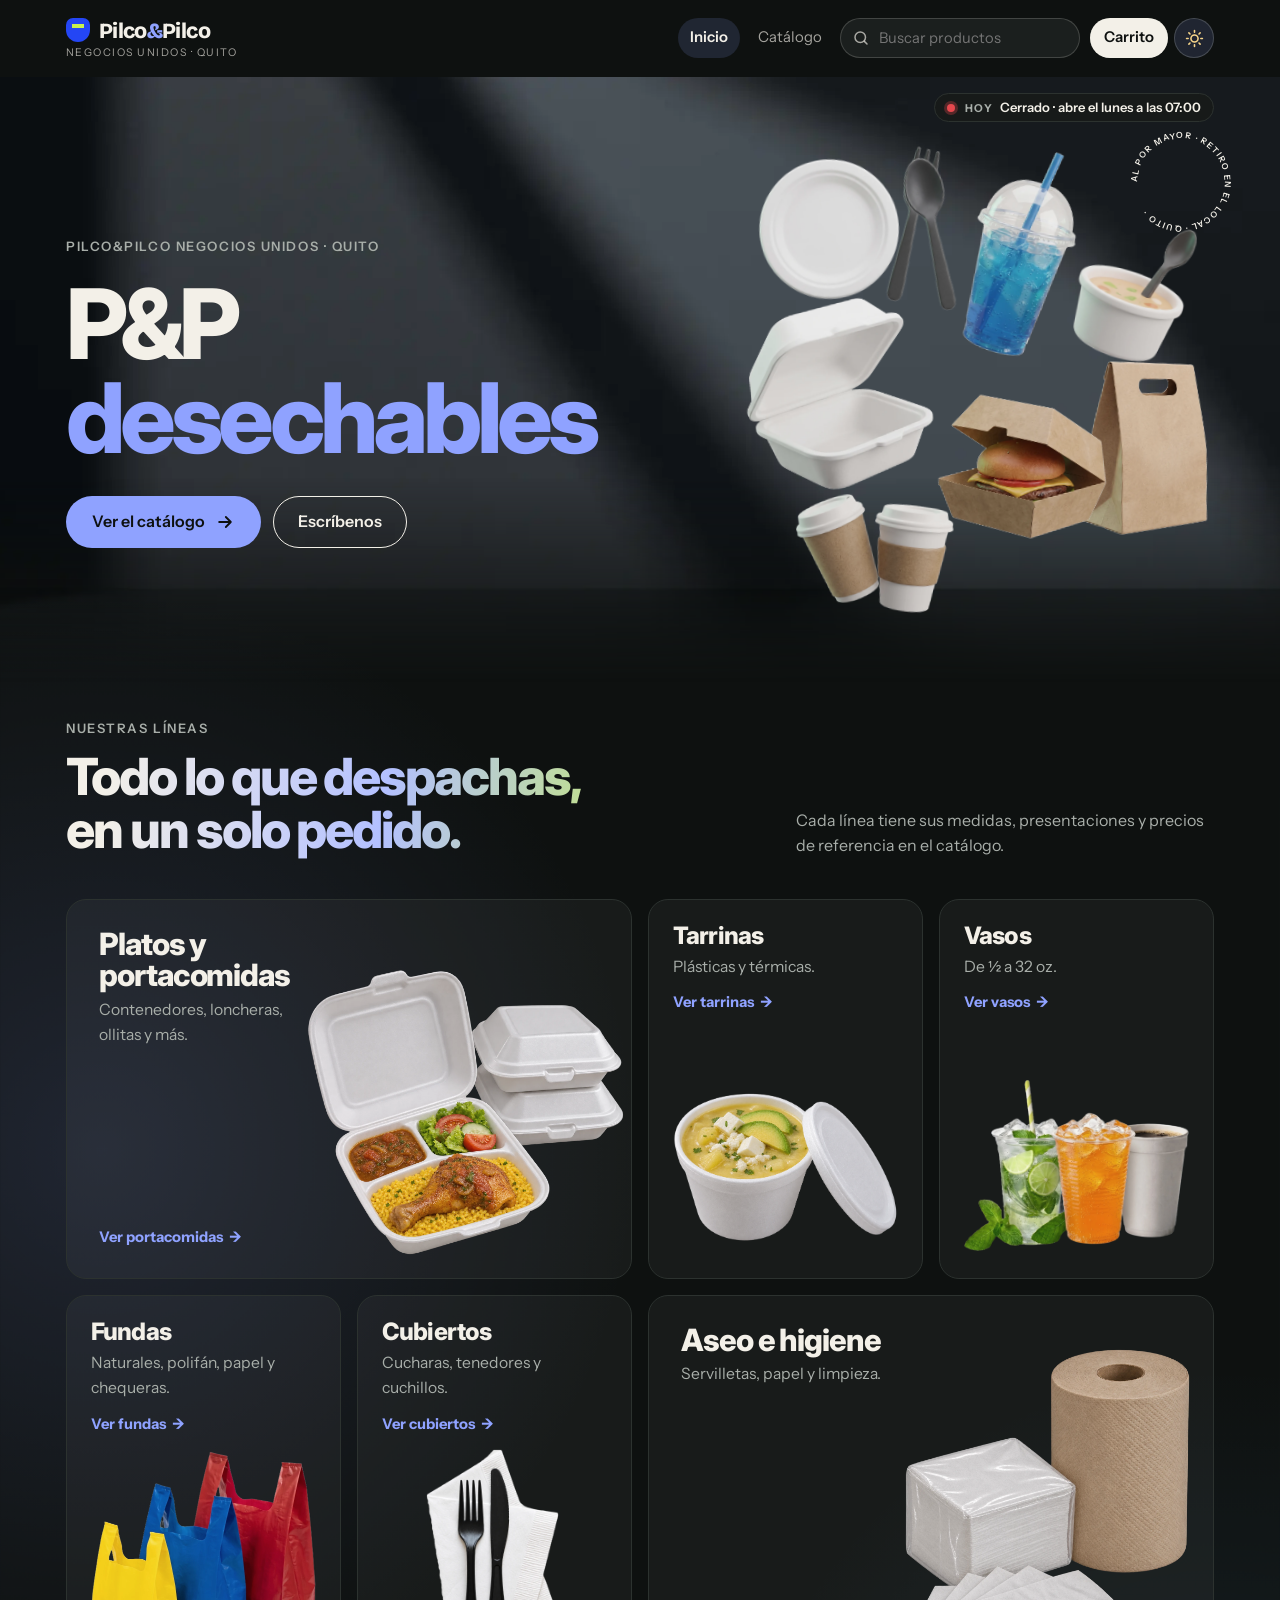
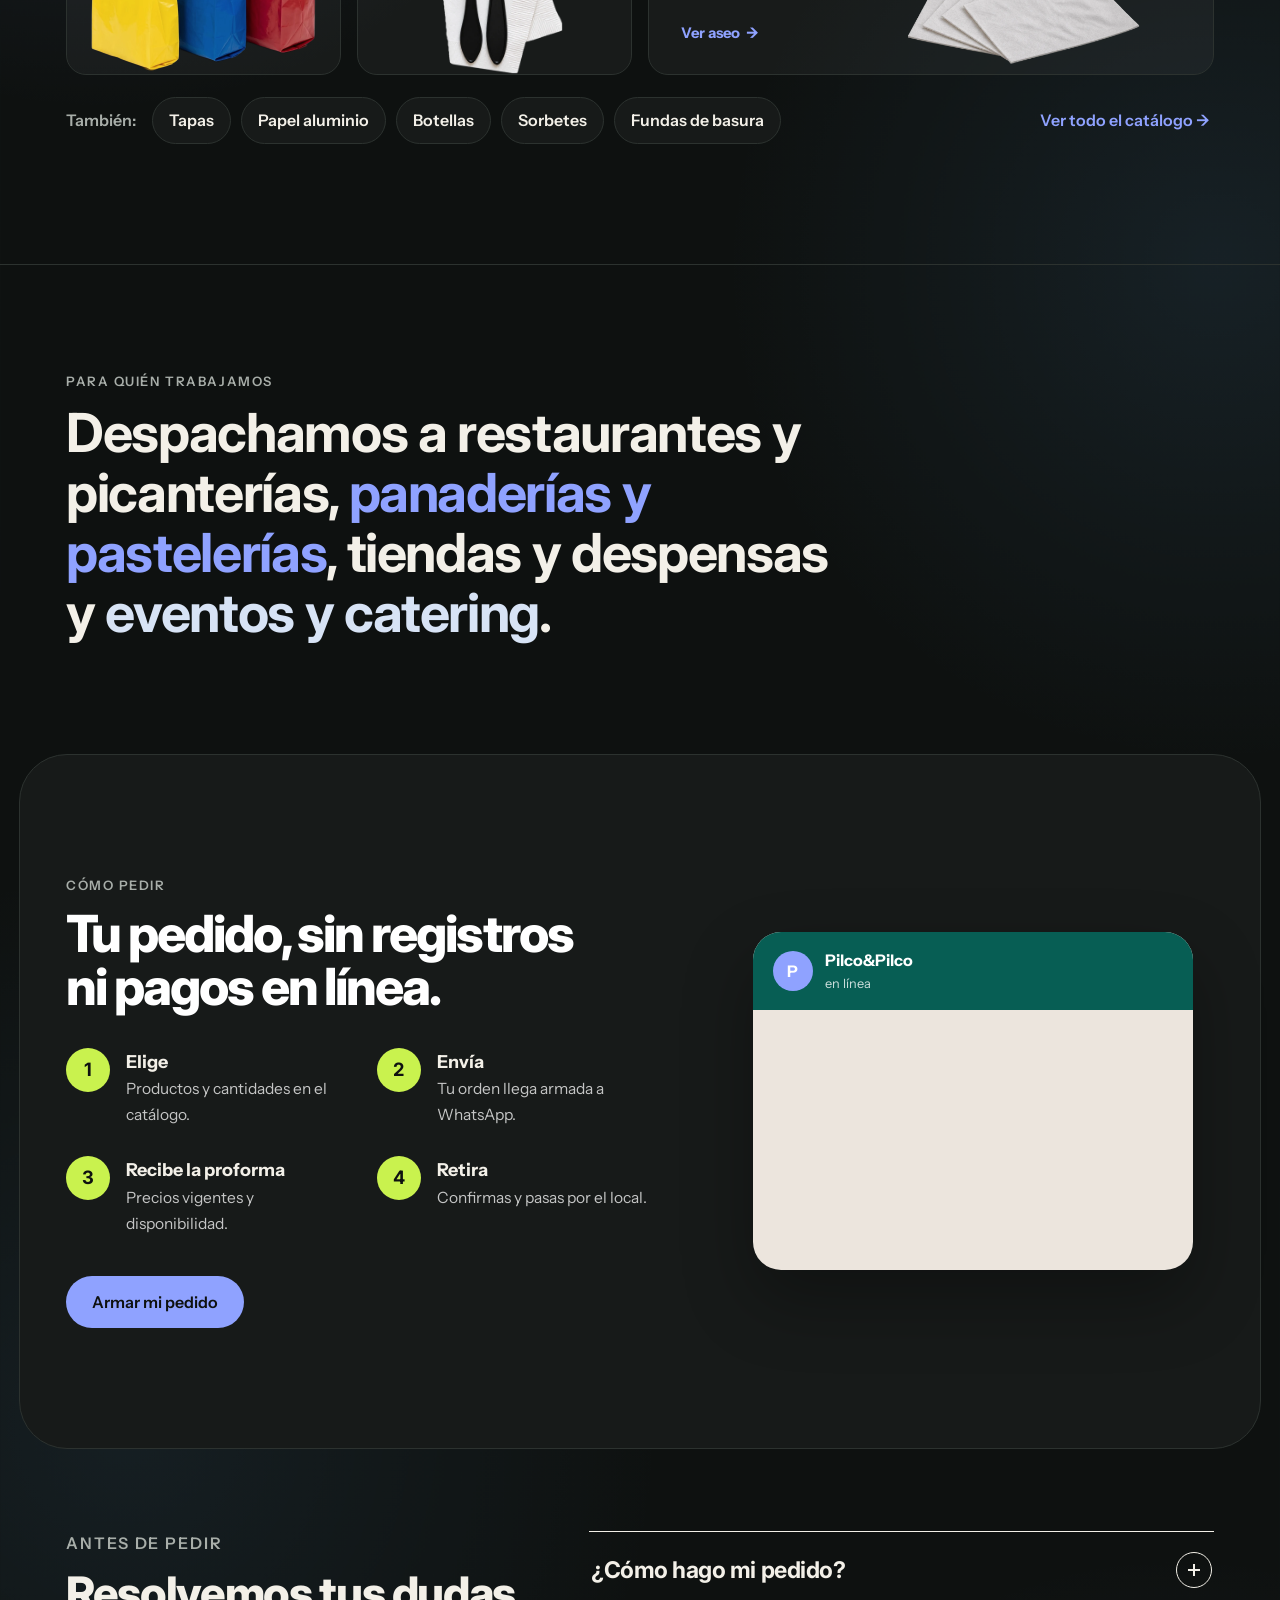
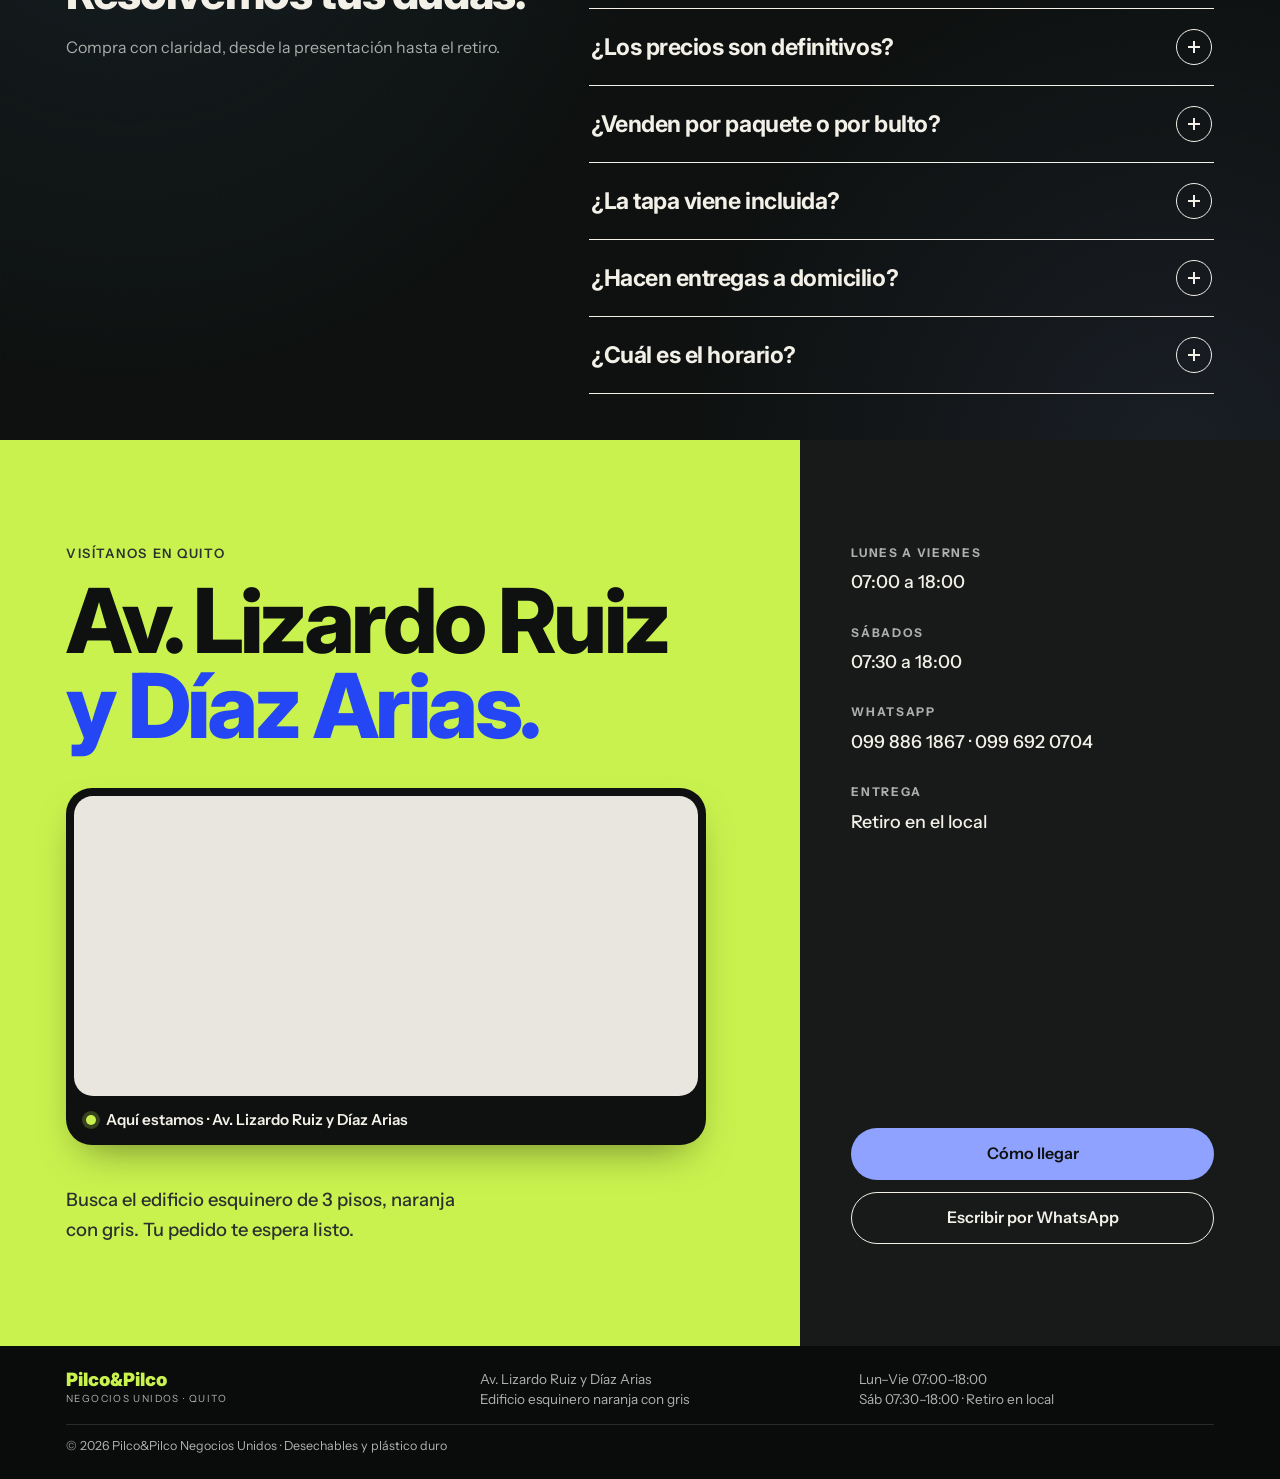
==== commit 58a09f11: "Buscador: el * (y el ×) valen como la x en las medidas; «3*» muestra las medidas que empiezan con 3x" ====
--- a/index.html
+++ b/index.html
@@ -3226,11 +3226,15 @@
   }
   function sqParse(q){
     var s = norm(q); SQ_PHRASE.forEach(function(r){ s = s.replace(r[0], r[1]); });
+    /* (Ian, 22 nov 2026) la gente escribe las medidas con * («3*4», «3 * 4») más que con x: *, × y x valen lo mismo;
+       una medida a medias («3*» o «3x») muestra todas las que empiezan así */
+    s = s.replace(/(\d)\s+x(?=\s|$)/g, "$1x").replace(/(\d)\s*[x×*]\s*(?=\d)/g, "$1x").replace(/(\d)\s*[×*]/g, "$1x").replace(/\*/g, " ");
     var raw = s.split(/\s+/).filter(Boolean), tk = [];
     raw.forEach(function(w, i){
       if(SQ_STOP[w]) return;
       if(i && /^(oz|litro|ml|lb|kg|cm|m|pulg|g)$/.test(w) && tk.length && tk[tk.length - 1].num){ tk[tk.length - 1].unit = w; return; }
       if(/^\d+([.,\/]\d+)?$|^\d+x\d+(\.\d+)?$/.test(w)){ tk.push({num: w.replace(",", ".")}); return; }
+      if(/^\d+([.,]\d+)?x$/.test(w)){ tk.push({num: w.replace(",", "."), pre: true}); return; }
       var syn = SQ_SYN[w] || SQ_SYN[sqStem(w)];
       var st = sqStem(w), alts = syn ? syn.map(sqStem) : [];
       alts.push(st); var fx = sqFix(st); if(fx !== st) alts.push(fx);
@@ -3241,6 +3245,7 @@
   function sqWordHit(words, alts){ for(var i = 0; i < words.length; i++) for(var k = 0; k < alts.length; k++) if(words[i].indexOf(alts[k]) === 0) return true; return false; }
   function sqNumHit(meas, t){
     var n = t.num.replace(/\./g, "[.,]");
+    if(t.pre) return new RegExp("(^|[^0-9/.,x])" + n + "[0-9]").test(meas);
     var re = new RegExp("(^|[^0-9/.,x])" + n + (t.unit ? "\\s*(" + ({oz: "oz|onzas?", litro: "litros?|lt", ml: "ml|cc", lb: "lb|libras?", m: "m\\b|mt", pulg: "pulg|\"", cm: "cm", kg: "kg", g: "g\\b"}[t.unit] || t.unit) + ")" : "(?![0-9/]|[.,][0-9])"));
     if(re.test(meas)) return true;
     /* «medio litro» y «1/2 litro»; «500 ml» y «500 cc» */
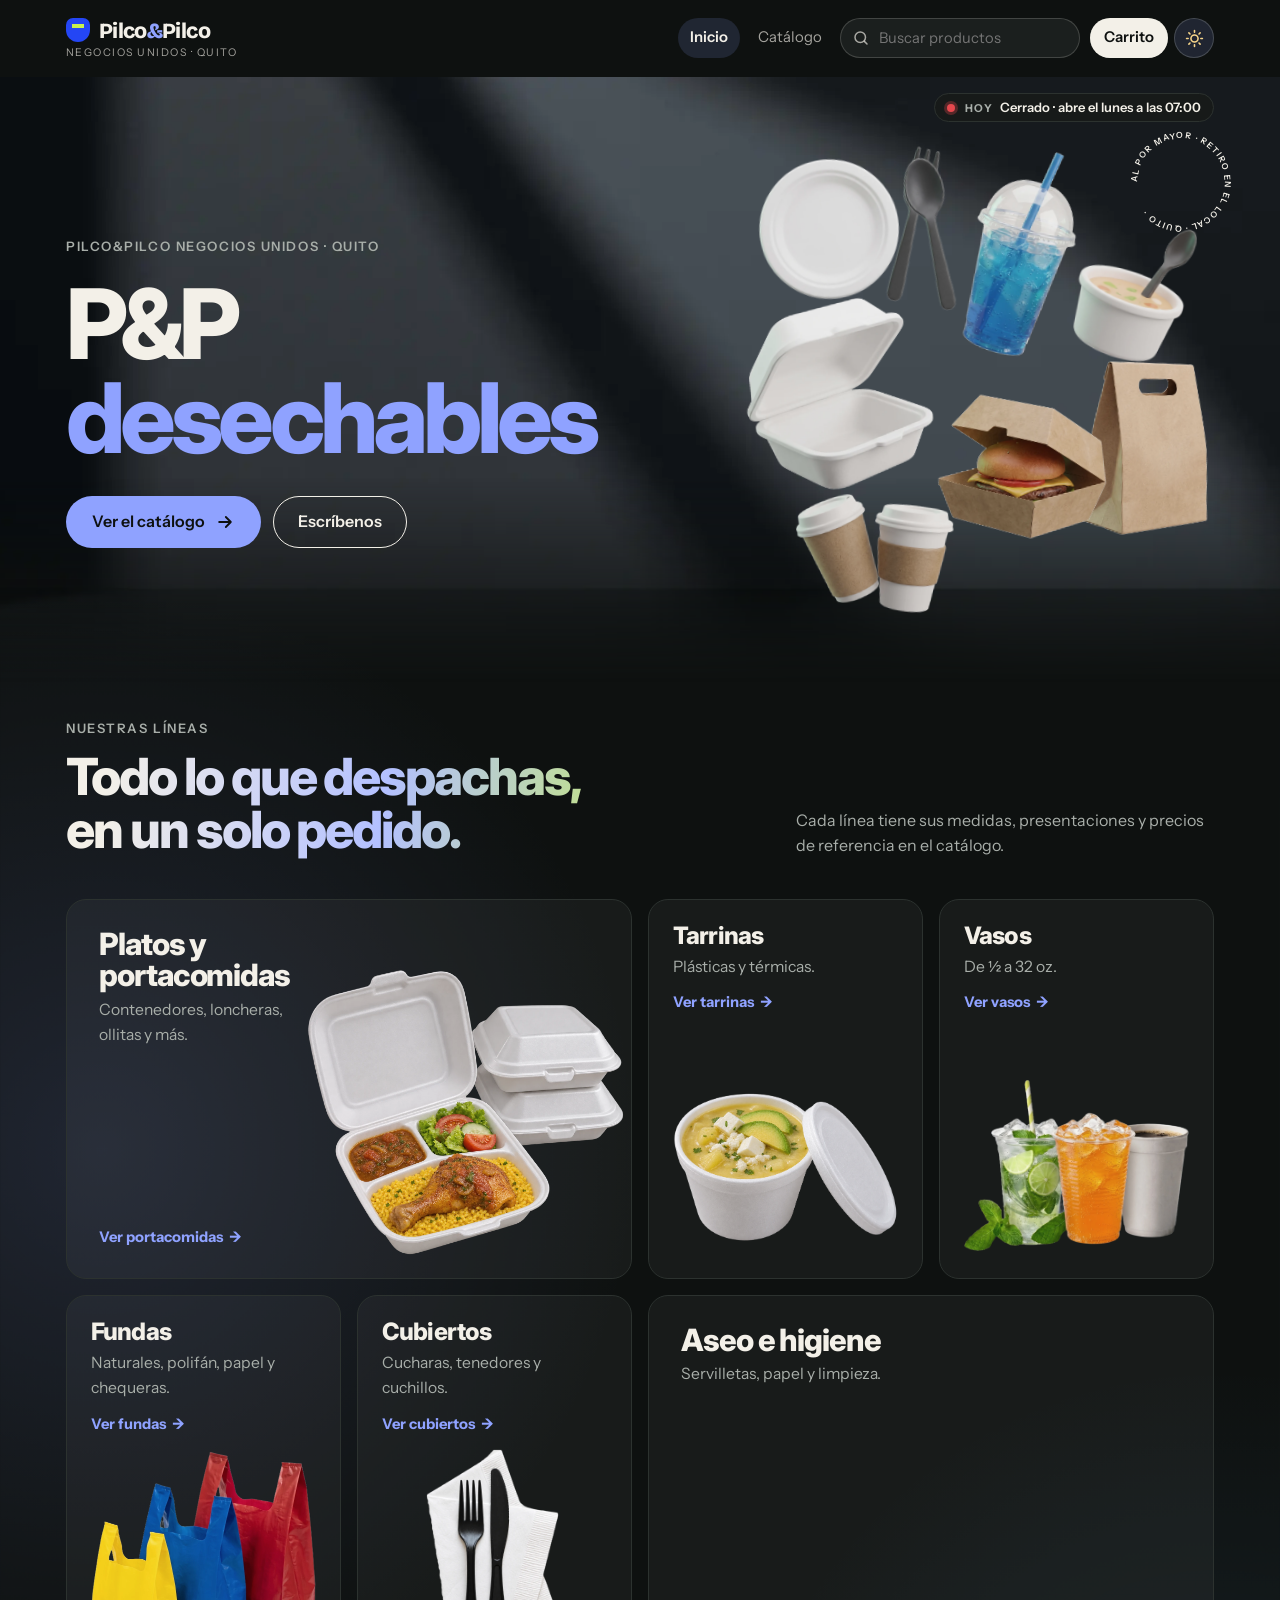
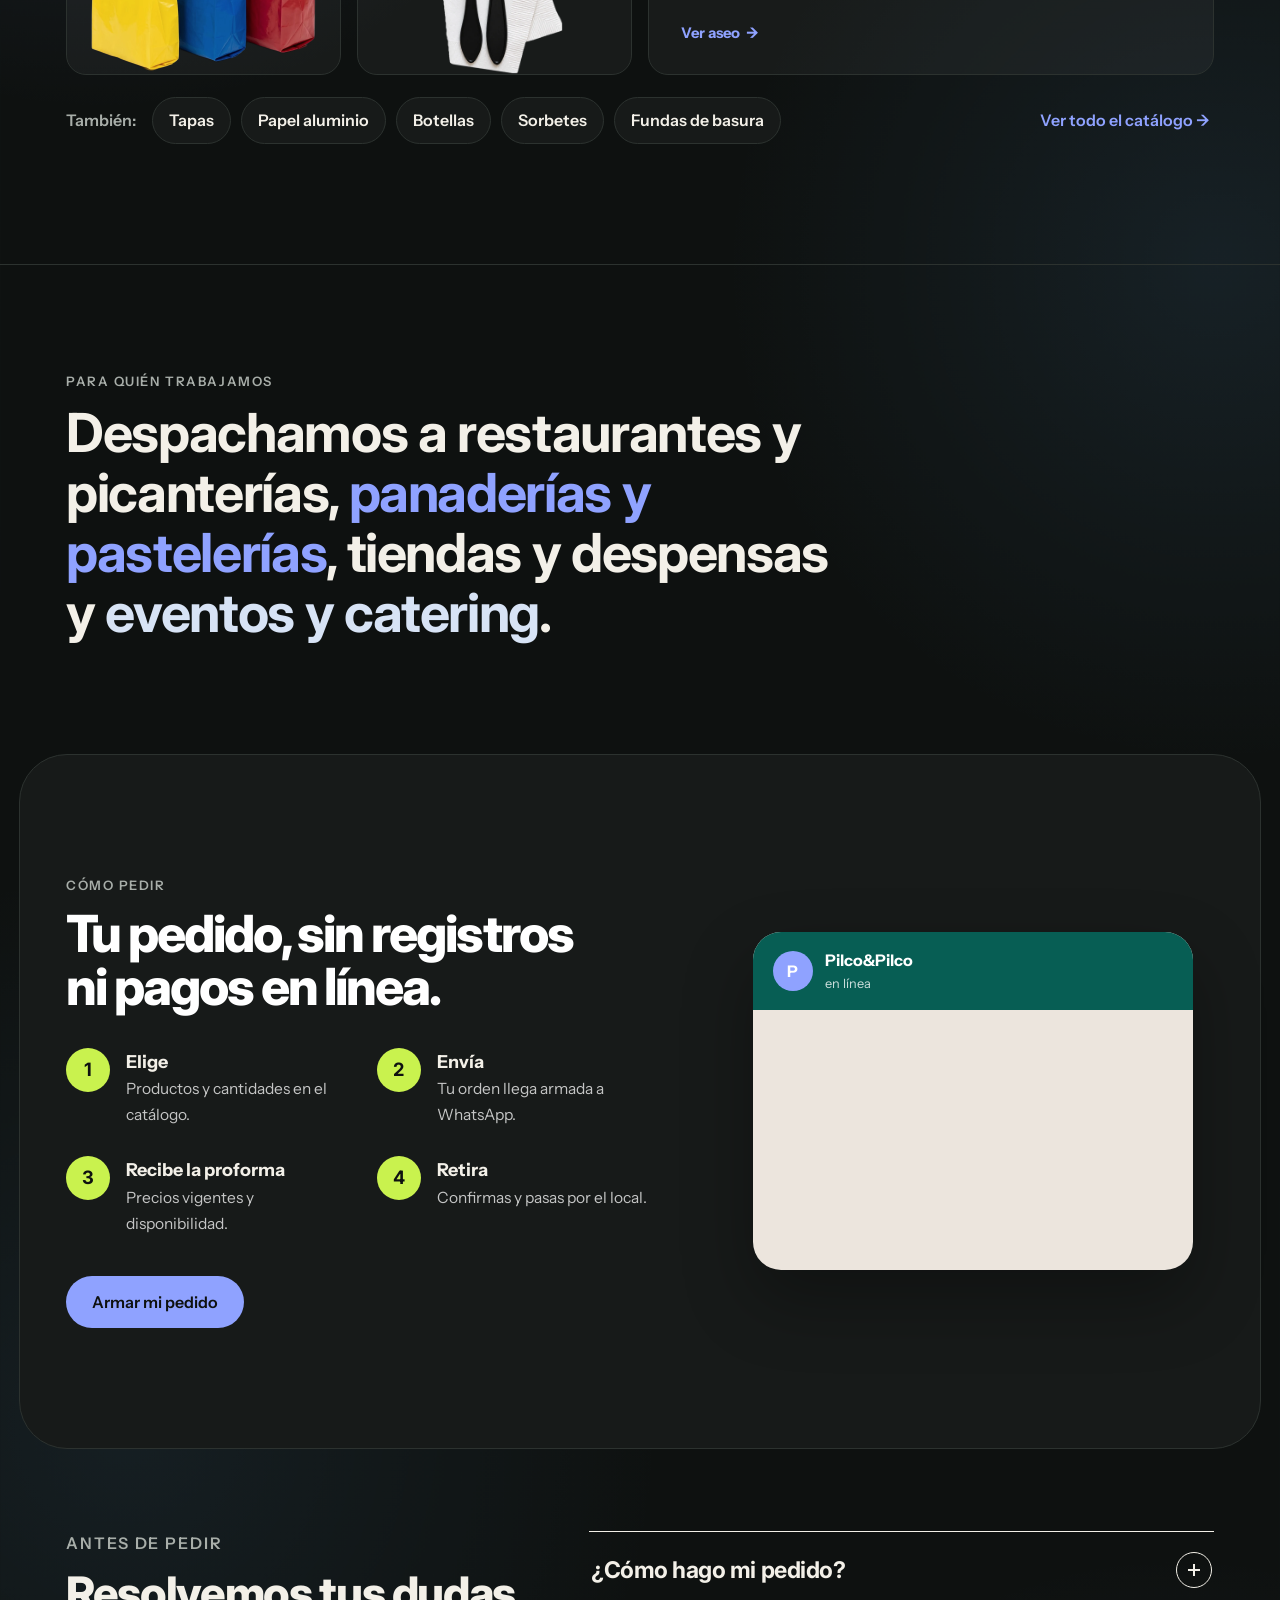
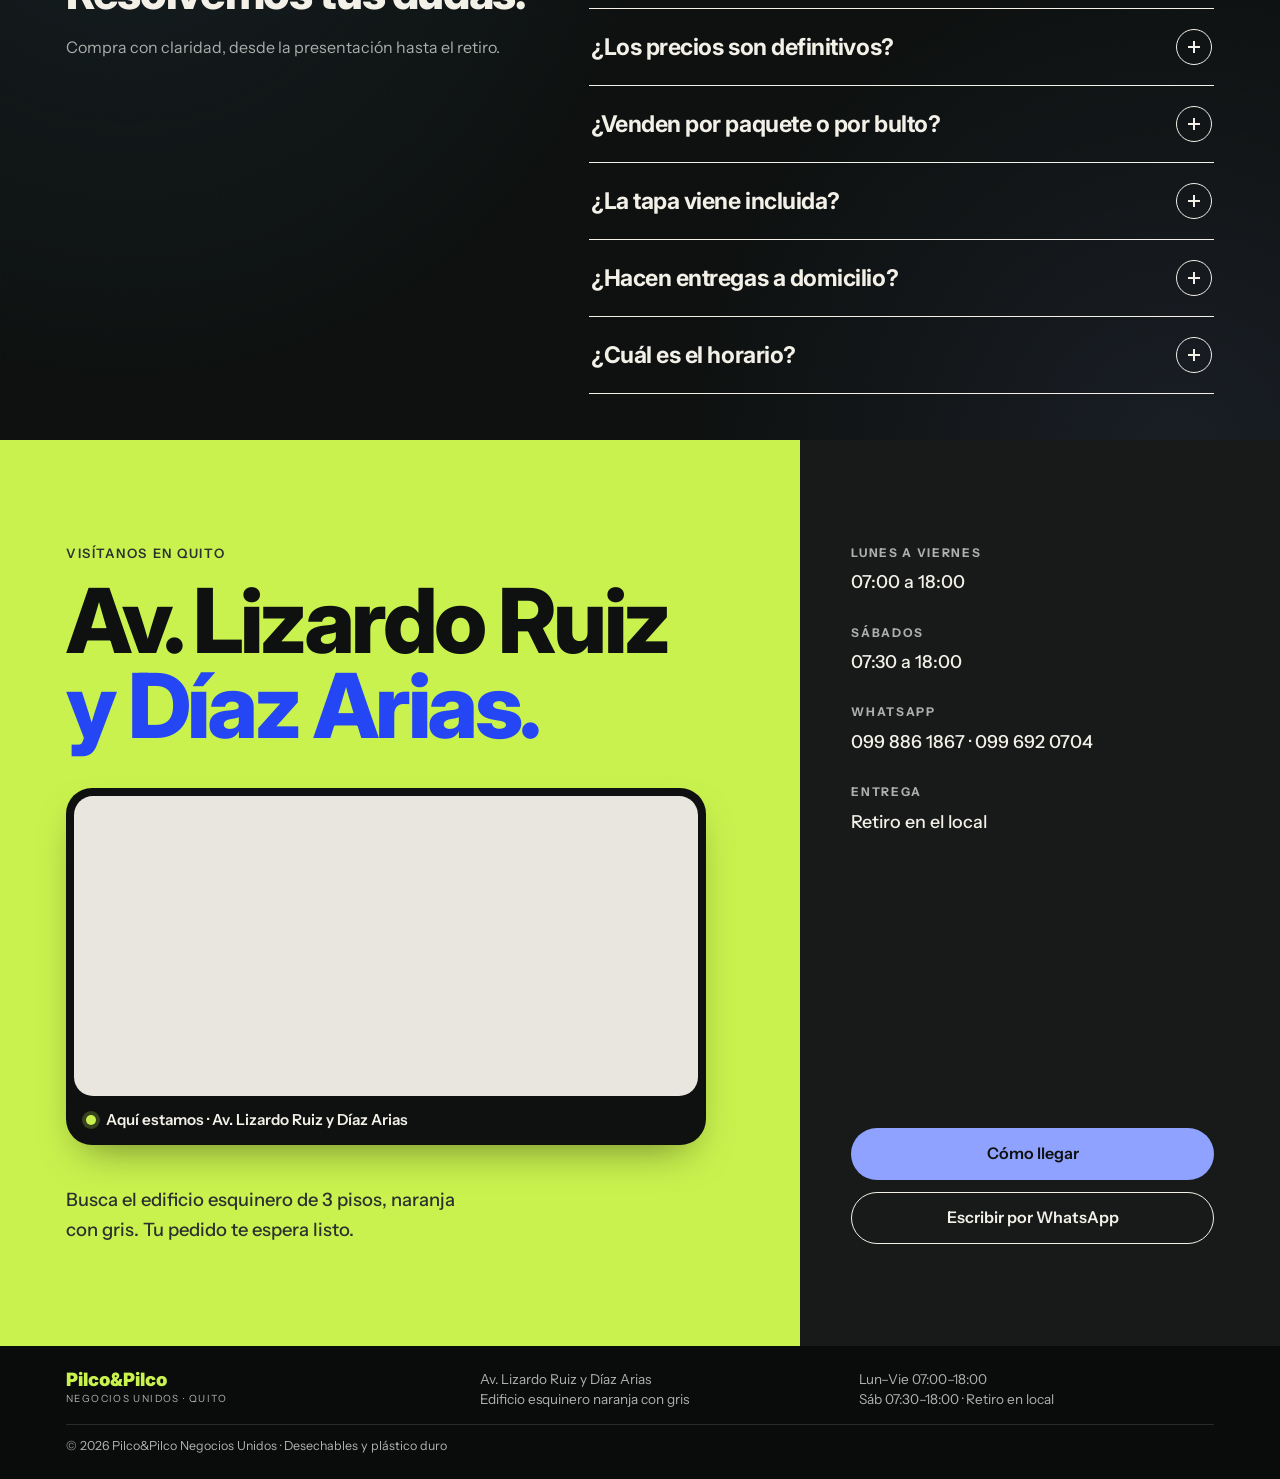
==== commit ee3dc612: "Cortina de transición con el degradado nuevo (negro, azul lila y verde) y filo verde limón Co-Author" ====
--- a/index.html
+++ b/index.html
@@ -7339,9 +7339,12 @@
 @keyframes ppSube{from{opacity:0;transform:translateY(12px)}}
 
 /* 2. Cortina al cambiar entre Inicio, Catálogo y Carrito: barre de izquierda a derecha y destapa la pantalla nueva */
-.pp-cortina{position:fixed;inset:0;z-index:85;background:#2446F5;pointer-events:none;transform:translateX(101%)}
-.pp-cortina::before{content:"";position:absolute;top:0;bottom:0;left:0;width:6px;background:#8FA2FF}
-html.night .pp-cortina{background:#16335A}
+/* 22 nov 2026 (Ian): la cortina de transición con el estilo nuevo: el mismo degradado del título principal
+   (negro → azul lila → verde) y un filo verde limón al frente */
+.pp-cortina{position:fixed;inset:0;z-index:85;background:linear-gradient(105deg,#0E1110 0%,#2E44D8 52%,#6F7FF5 78%,#7DBF2E 112%);pointer-events:none;transform:translateX(101%)}
+.pp-cortina::before{content:"";position:absolute;top:0;bottom:0;left:0;width:6px;background:#C9F24E}
+html.night .pp-cortina{background:linear-gradient(105deg,#0E1110 0%,#24306E 52%,#46528F 78%,#4C6B1E 112%)}
+html.night .pp-cortina::before{background:#B3C0FF}
 
 /* 3. Portada del catálogo: las líneas llegan una tras otra */
 @media (prefers-reduced-motion:no-preference){
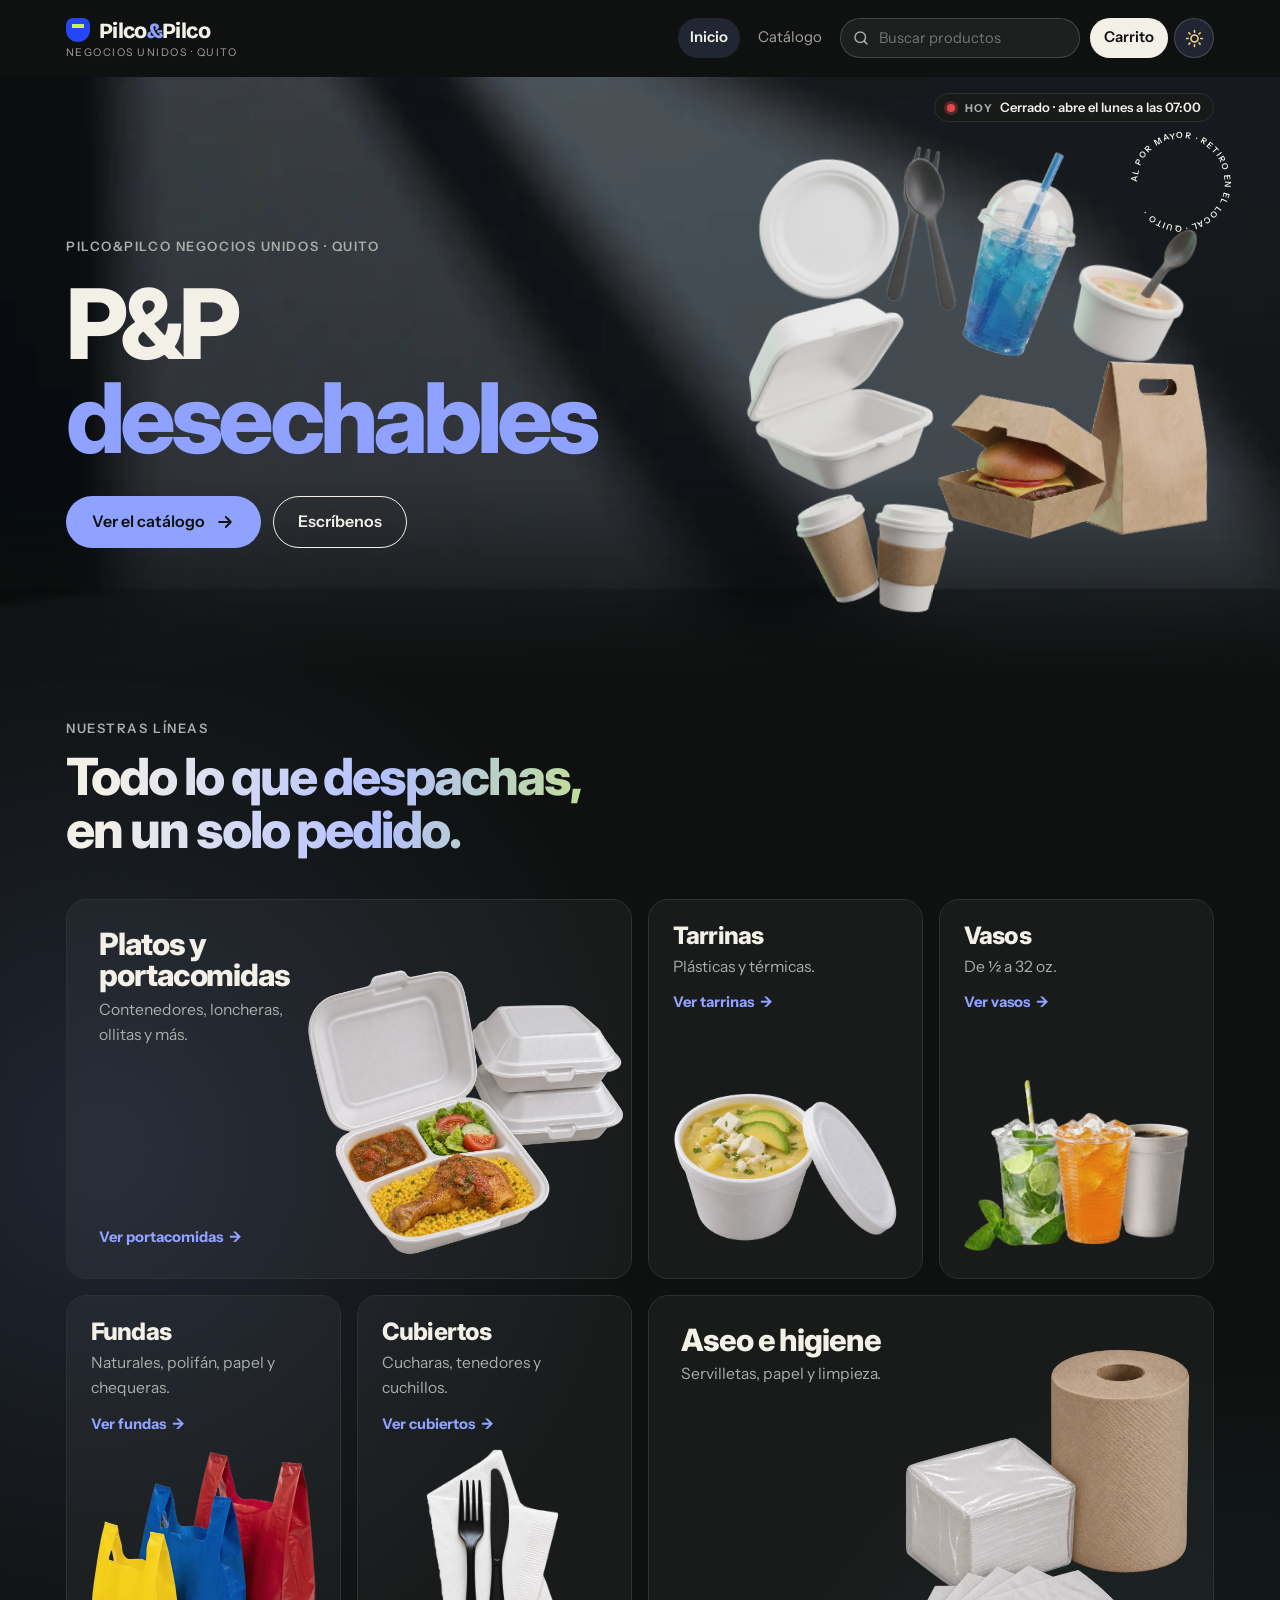
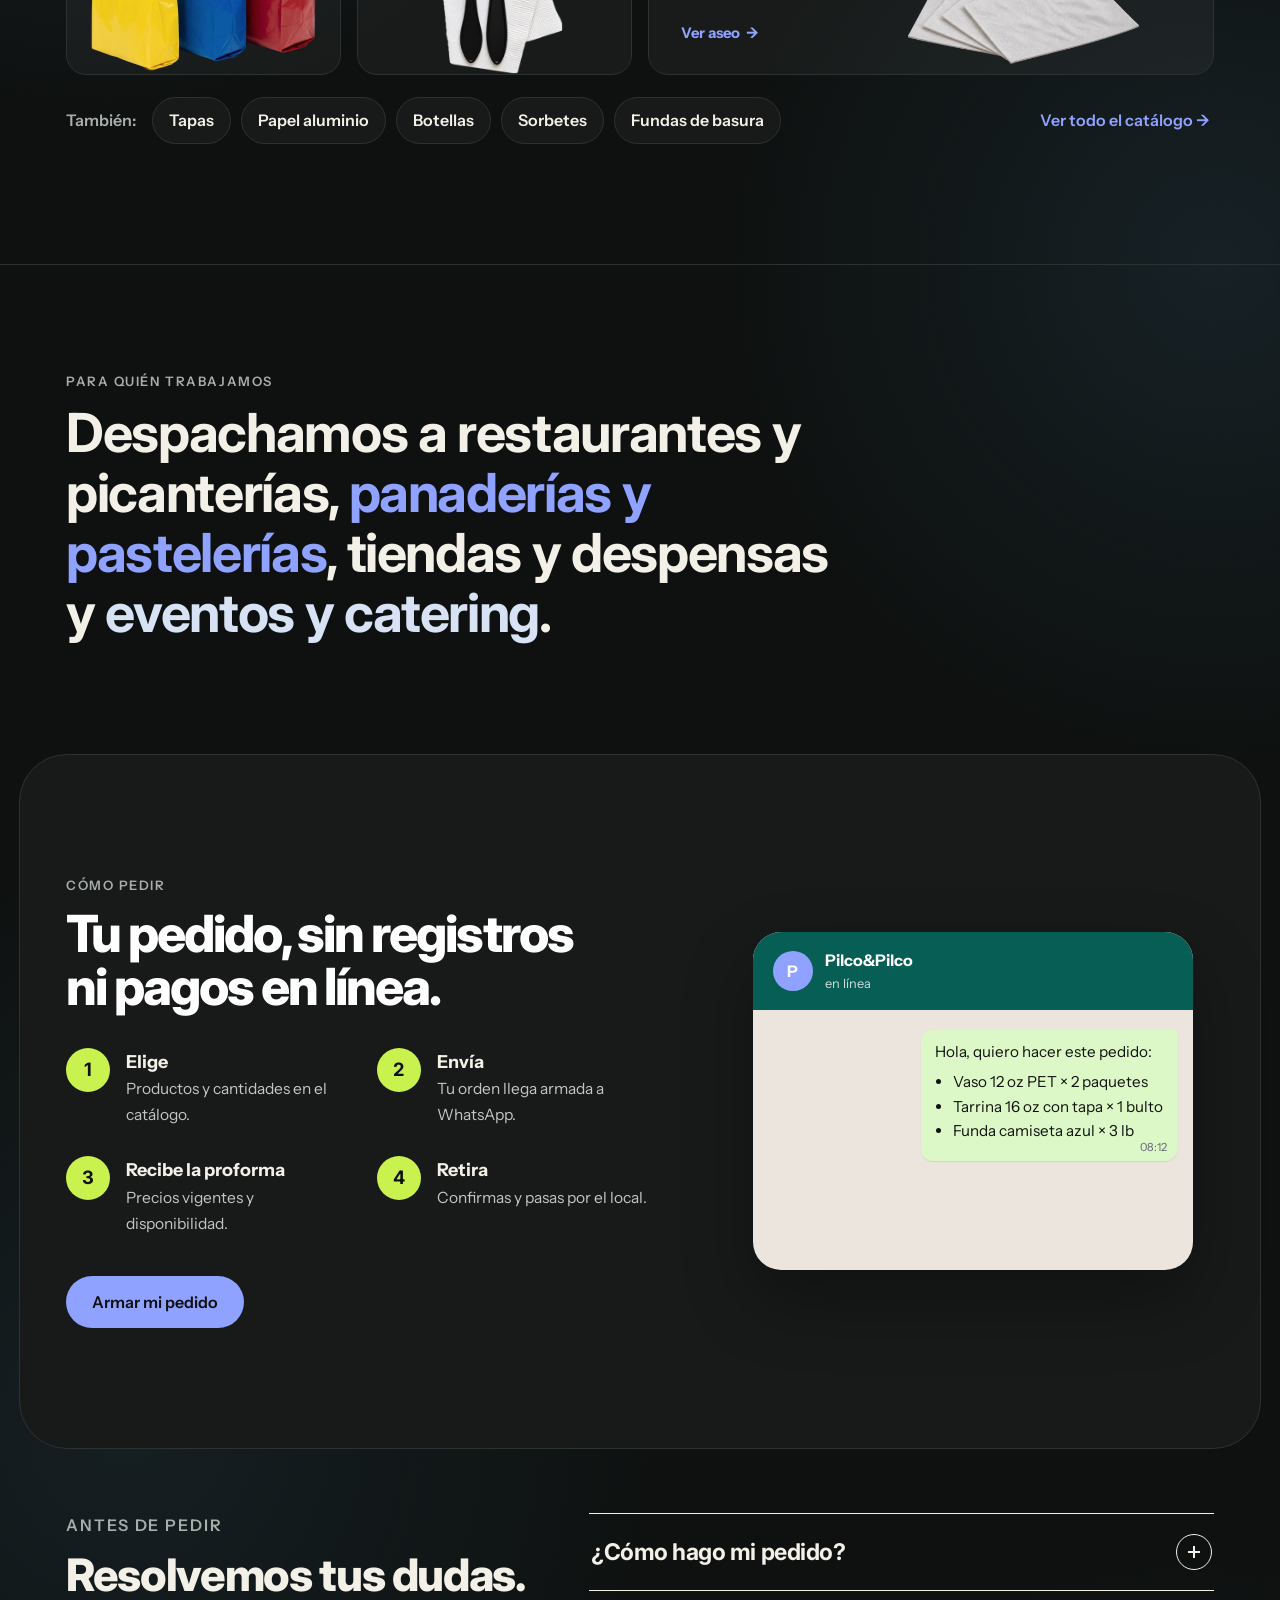
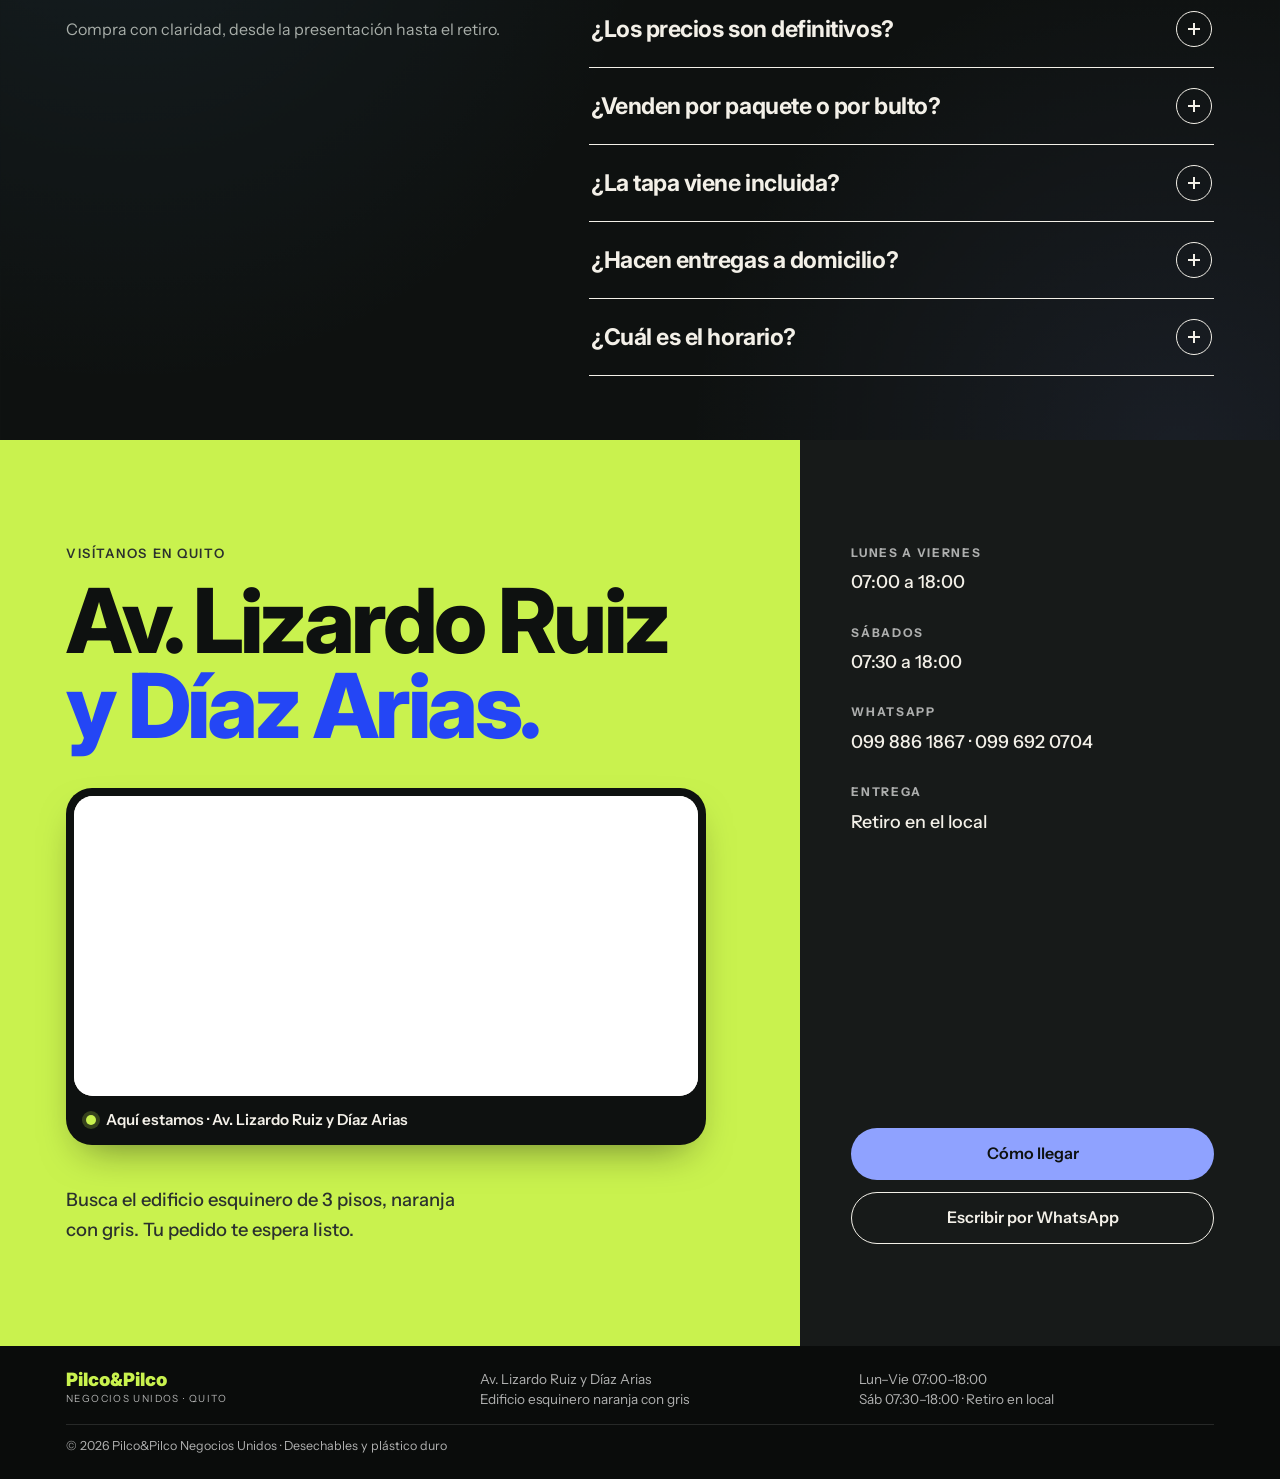
==== commit 8ab8add0: "Inicio: se quita el texto al lado de «Todo lo que despachas» Co-Authored-By: Claude Opus 5.5 <norepl" ====
--- a/index.html
+++ b/index.html
@@ -1652,7 +1652,6 @@
       <div class="ix-wrap">
         <div class="ix-head ix-rv">
           <div><p class="ix-eyebrow">Nuestras líneas</p><h2 id="ix-h-lineas">Todo lo que despachas, en un solo pedido.</h2></div>
-          <p>Cada línea tiene sus medidas, presentaciones y precios de referencia en el catálogo.</p>
         </div>
         <div class="ix-bento">
           <a class="ix-tile ix-wide ix-rv" href="#catalogo" data-go="catalogo" data-cat="Platos y portacomidas">
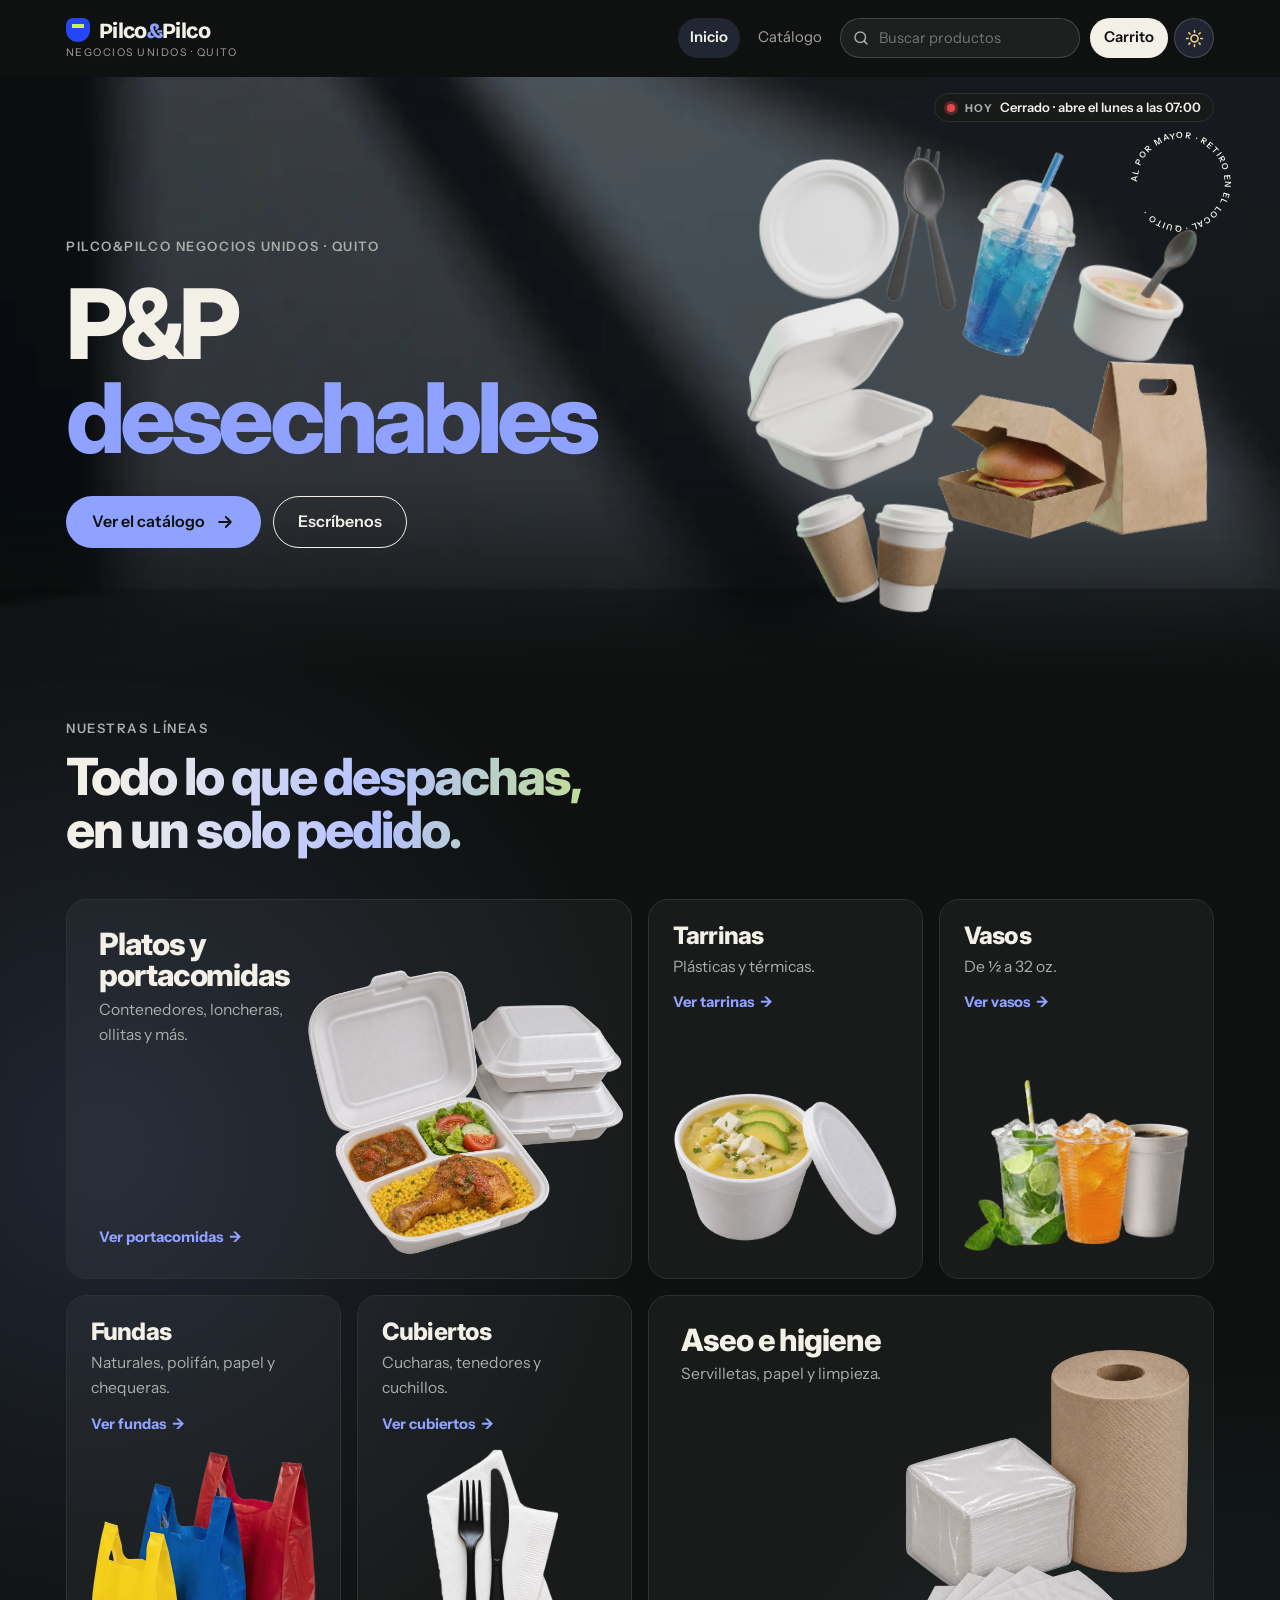
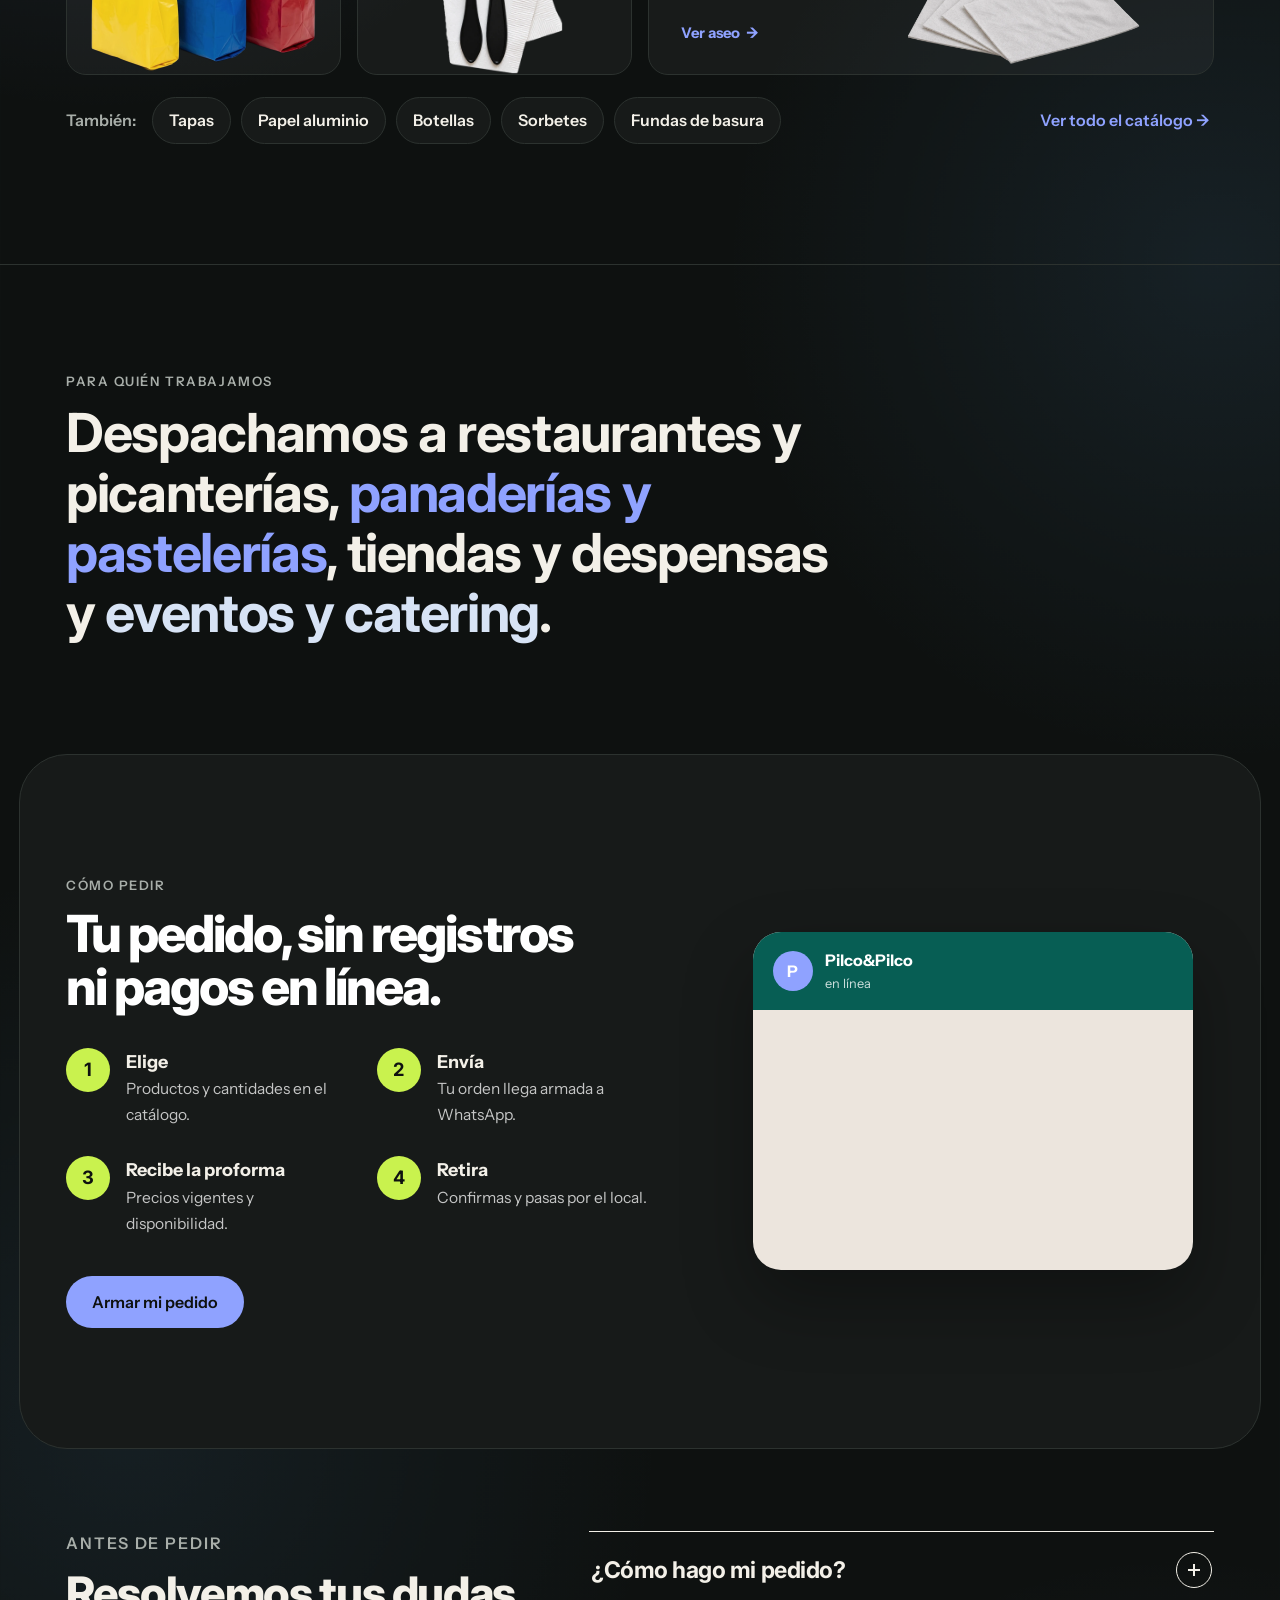
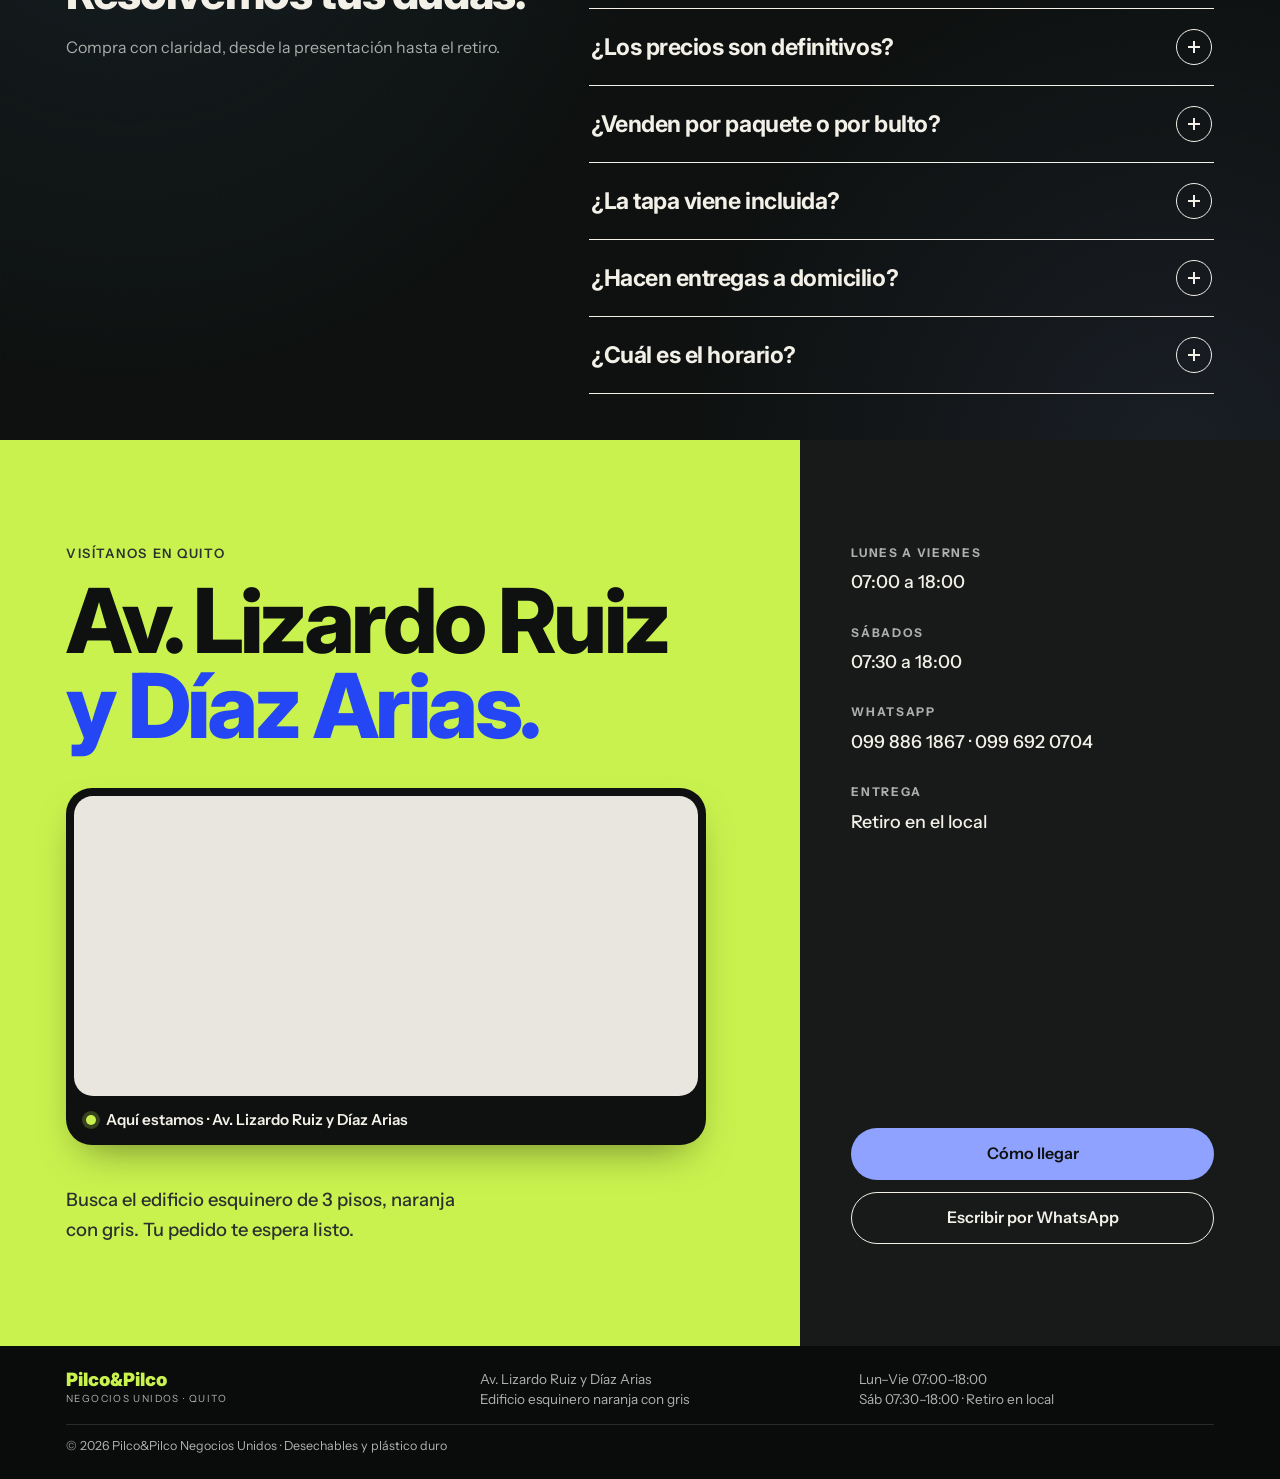
==== commit 2e72036b: "Quitar la cortina de transición y poner foto en la tarjeta Portacomidas Co-Authored-By: Claude Opus " ====
--- a/index.html
+++ b/index.html
@@ -2192,9 +2192,9 @@
   var VIEWS = ["inicio","catalogo","pedido"], ready = false;
   function show(v, keepScroll){
     if(VIEWS.indexOf(v) < 0) v = "inicio";
-    /* v211: al pasar a otra pantalla, cortina azul marino; al entrar al catálogo, sus líneas llegan escalonadas */
+    /* v211: al entrar al catálogo, sus líneas llegan escalonadas (la cortina se quitó el 22 nov 2026) */
     var antes = VIEWS.filter(function(x){ return !$("view-"+x).hidden; })[0];
-    if(antes && antes !== v){ if(window.ppCortina) window.ppCortina(); if(v === "catalogo") window.ppCxAnim = true; }
+    if(antes && antes !== v && v === "catalogo") window.ppCxAnim = true;
     VIEWS.forEach(function(x){ $("view-"+x).hidden = (x !== v); });
     document.body.classList.toggle("on-inicio", v === "inicio"); /* v105: encabezado azul y barra fija solo en el Inicio */
     var ee = $("eva-end"); if(ee) ee.hidden = (v !== "inicio");
@@ -2692,7 +2692,9 @@
   }
   function supCard(o, cat){
     var g0 = o.gs[0], big = isPlateGroup(g0) ? pmItems(g0).slice(-1)[0] : null;
-    var art = big ? pmCardSVG(big) : subImg(g0.name) || ART[SUB_ART[g0.name] || ""] || artFor(g0.items[0].p);
+    /* 22 nov 2026 (Ian): la tarjeta «Portacomidas» lleva la foto del contenedor de 3 divisiones, sin fondo */
+    var art = o.S.name === "Portacomidas" ? '<img class="cut sub" src="img/portacomidas-3div.webp" alt="Portacomidas de espuma de 3 divisiones" loading="lazy">'
+      : big ? pmCardSVG(big) : subImg(g0.name) || ART[SUB_ART[g0.name] || ""] || artFor(g0.items[0].p);
     var ps = []; o.gs.forEach(function(g){ g.items.forEach(function(it){ (it.rows || []).forEach(function(r){ if(!r.out && typeof r.p === "number") ps.push(r.p); }); }); });
     var desc = joinY(o.gs.map(function(g, i){ return lc(g.name, i); }));
     return '<article class="card mc mat" data-sup="'+esc(o.S.name)+'"><div class="art">'+art+'</div><div class="body">'
@@ -7337,13 +7339,7 @@
 @keyframes ppGolpe{from{transform:translateY(110%) rotate(7deg)}}
 @keyframes ppSube{from{opacity:0;transform:translateY(12px)}}
 
-/* 2. Cortina al cambiar entre Inicio, Catálogo y Carrito: barre de izquierda a derecha y destapa la pantalla nueva */
-/* 22 nov 2026 (Ian): la cortina de transición con el estilo nuevo: el mismo degradado del título principal
-   (negro → azul lila → verde) y un filo verde limón al frente */
-.pp-cortina{position:fixed;inset:0;z-index:85;background:linear-gradient(105deg,#0E1110 0%,#2E44D8 52%,#6F7FF5 78%,#7DBF2E 112%);pointer-events:none;transform:translateX(101%)}
-.pp-cortina::before{content:"";position:absolute;top:0;bottom:0;left:0;width:6px;background:#C9F24E}
-html.night .pp-cortina{background:linear-gradient(105deg,#0E1110 0%,#24306E 52%,#46528F 78%,#4C6B1E 112%)}
-html.night .pp-cortina::before{background:#B3C0FF}
+/* 2. (22 nov 2026, Ian) se quitó la cortina de transición entre pantallas */
 
 /* 3. Portada del catálogo: las líneas llegan una tras otra */
 @media (prefers-reduced-motion:no-preference){
@@ -7787,14 +7783,6 @@
 /* v211: título de la portada en palabras (para el golpe) y la cortina entre pantallas */
 (function(){
   var calm = false; try{ calm = matchMedia("(prefers-reduced-motion: reduce)").matches; }catch(e){}
-  window.ppCortina = function(){
-    if(!window.ppNavOk || !Element.prototype.animate) return;
-    try{ if(matchMedia("(prefers-reduced-motion: reduce)").matches) return; }catch(e){}
-    var c = document.querySelector(".pp-cortina");
-    if(!c){ c = document.createElement("div"); c.className = "pp-cortina"; c.setAttribute("aria-hidden", "true"); document.body.appendChild(c); }
-    if(c._a) c._a.cancel();
-    c._a = c.animate([{transform:"translateX(0)"},{transform:"translateX(101%)"}], {duration:340, easing:"cubic-bezier(.77,0,.175,1)"});
-  };
   var h = document.getElementById("ix-h1"); if(!h || calm) return;
   var n = 0;
   (function split(node){
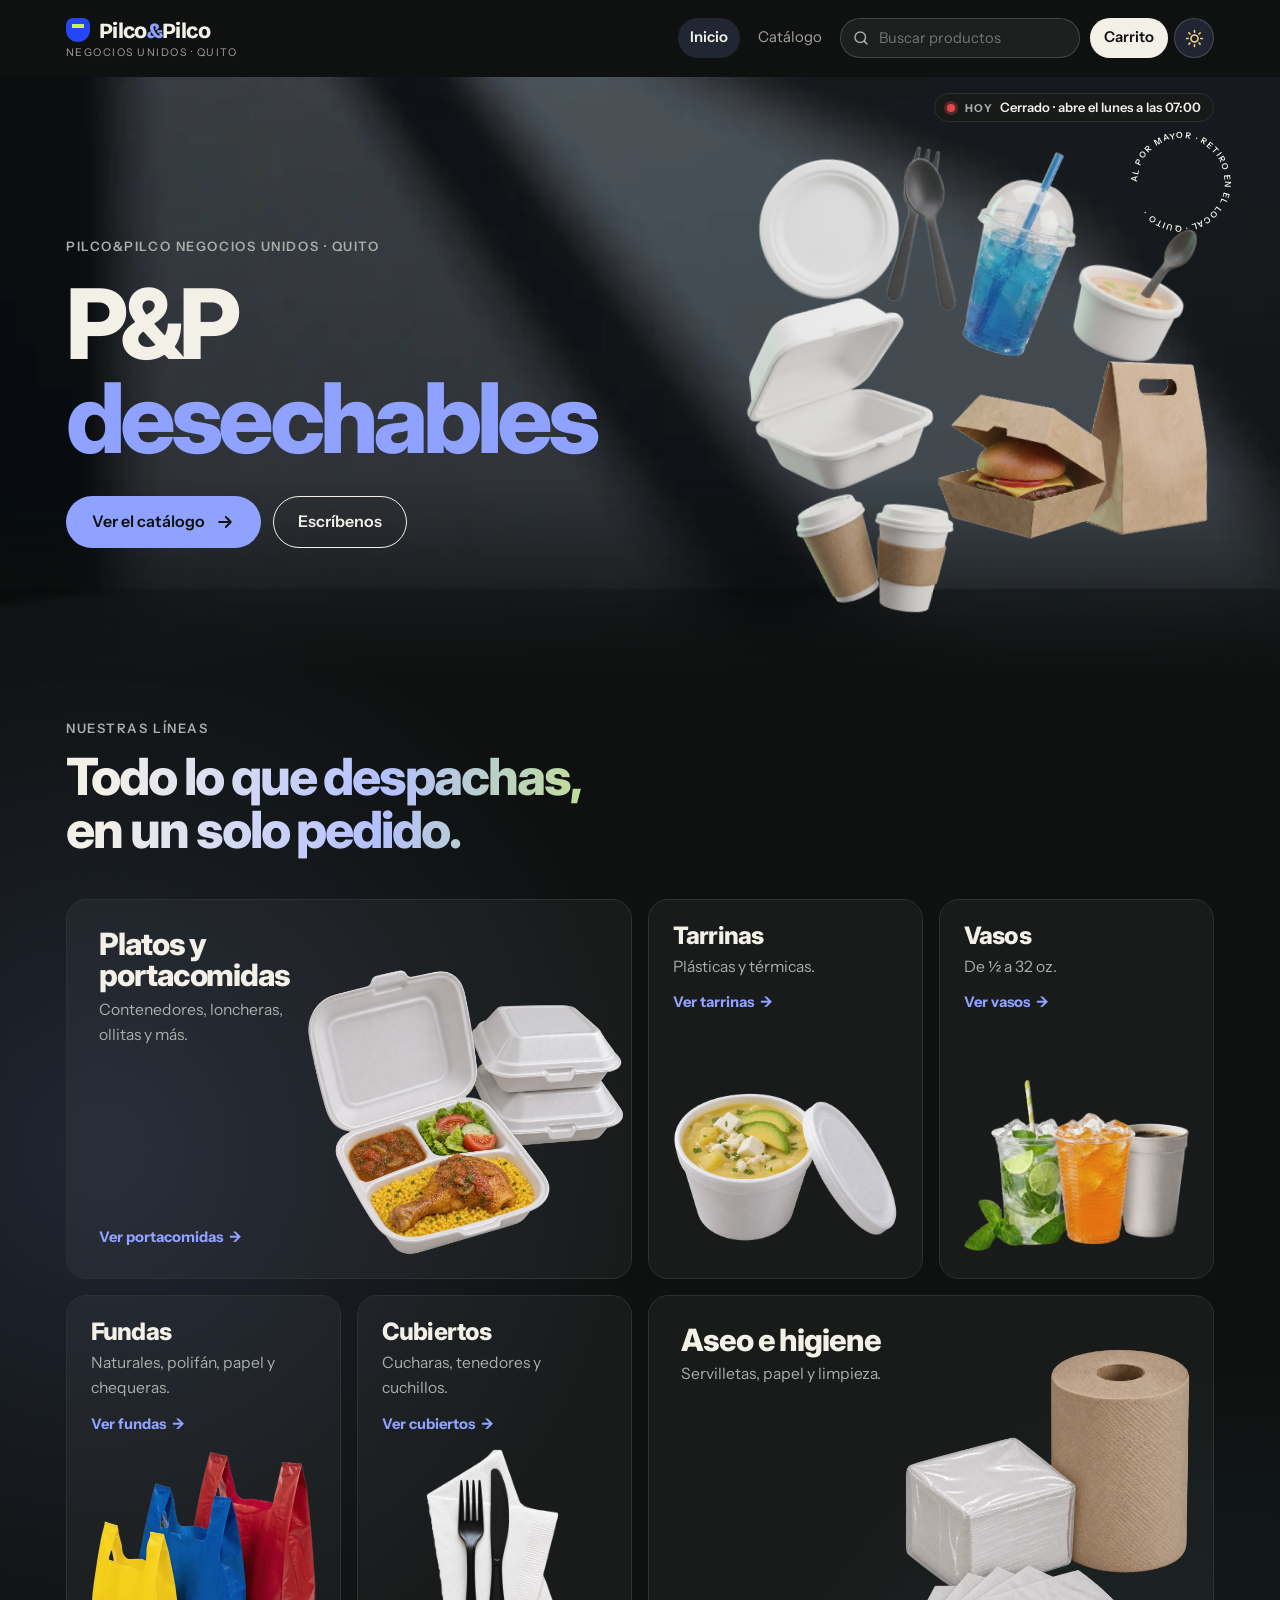
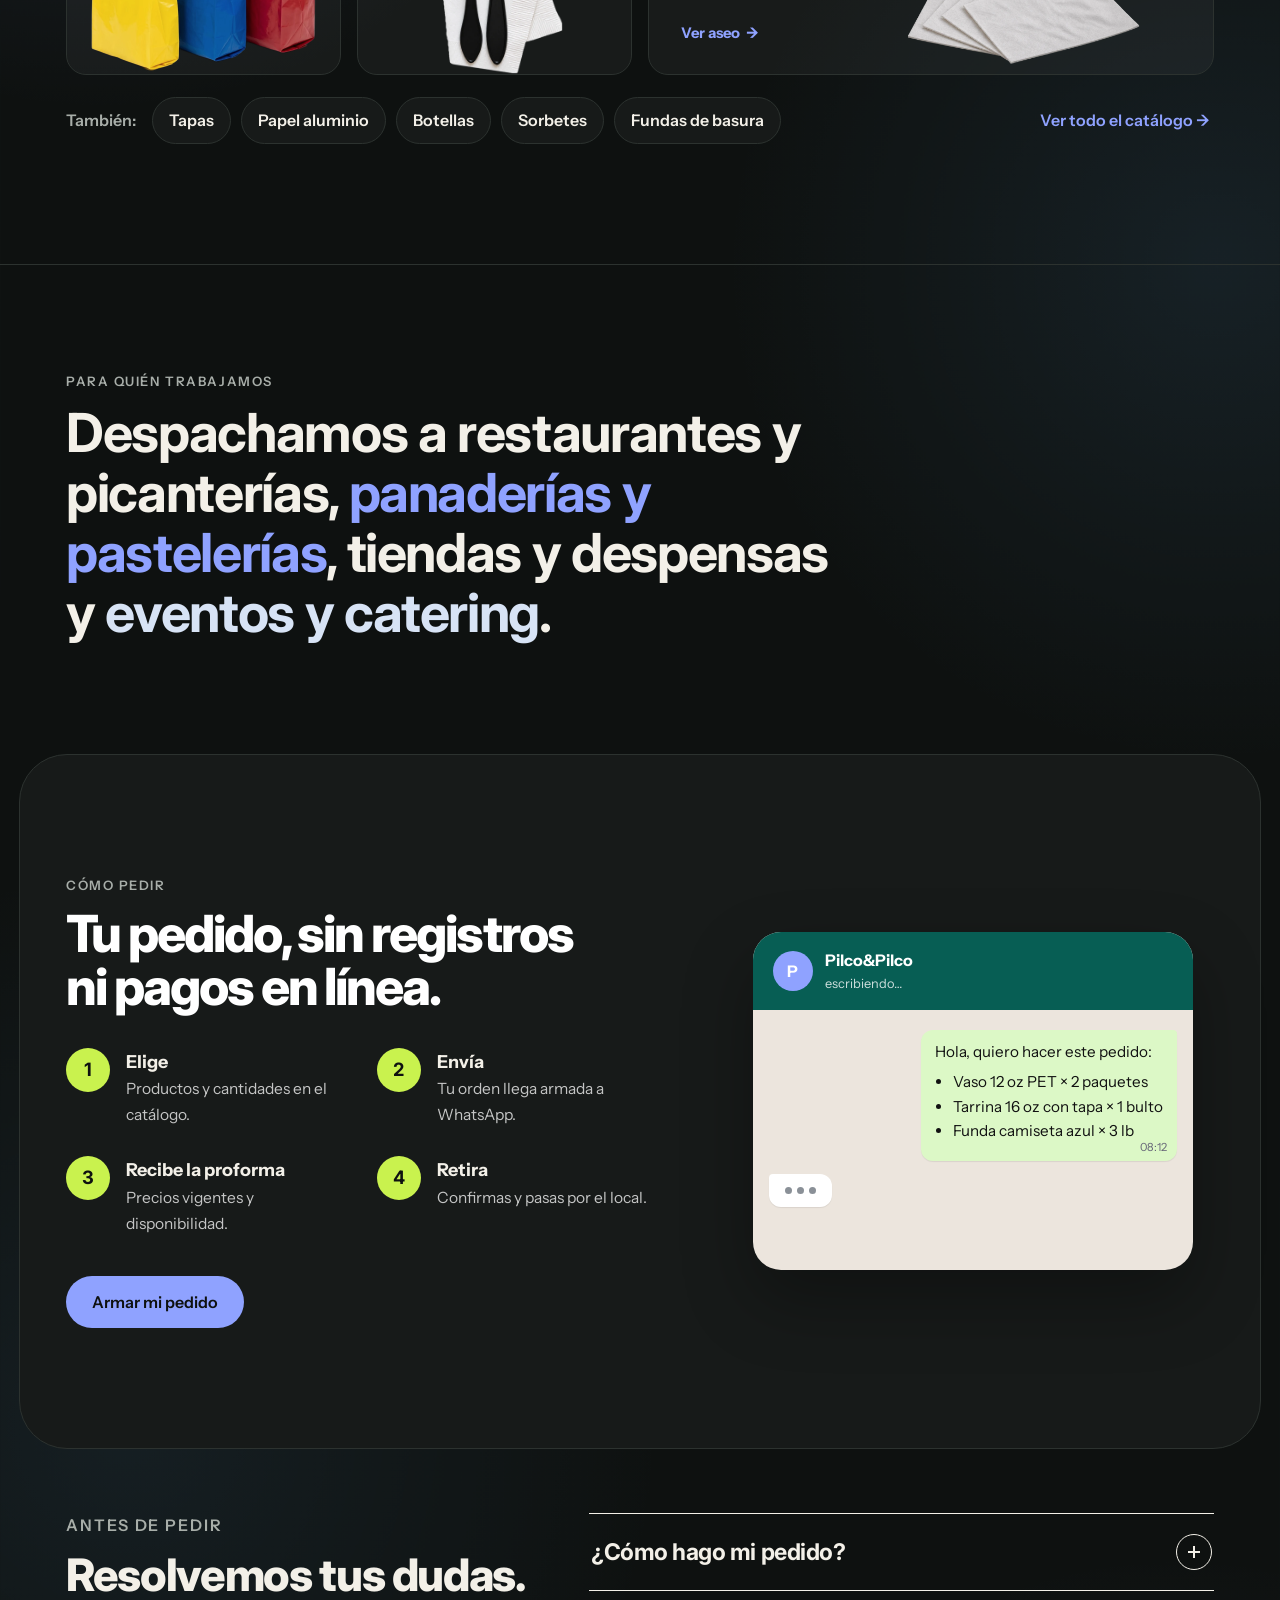
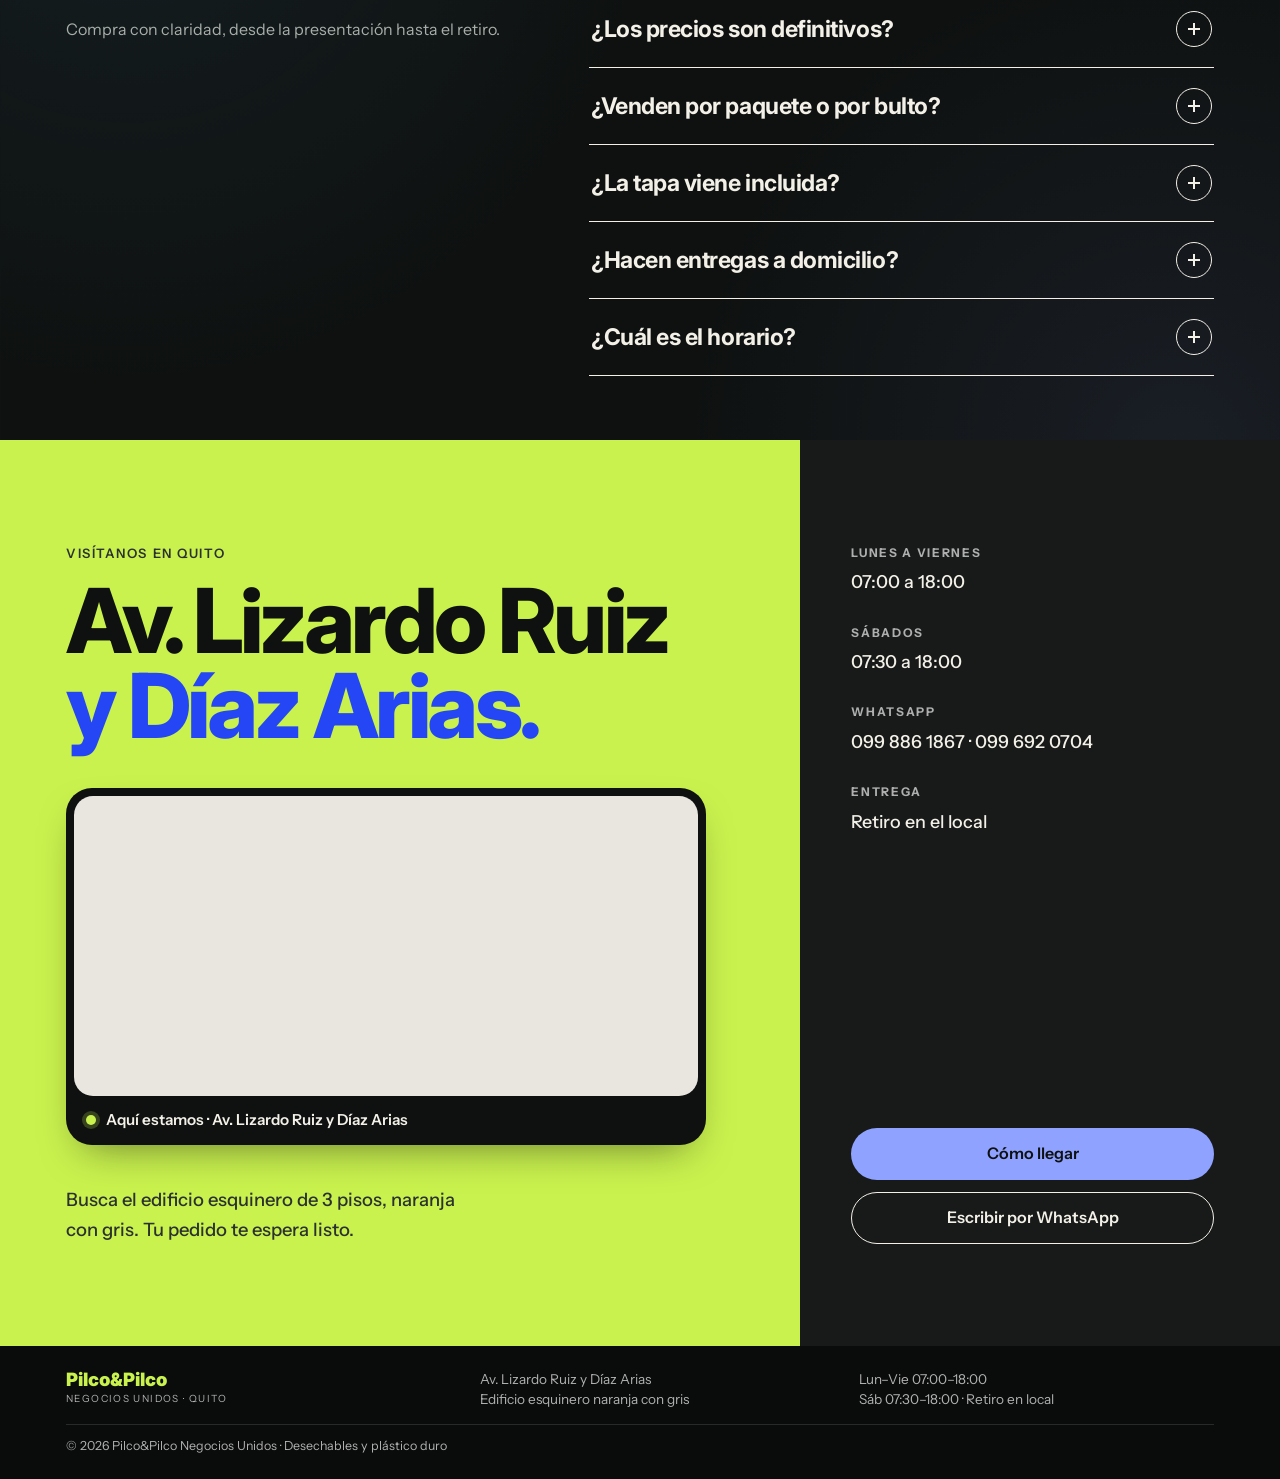
==== commit 698bdca0: "Carrito: botón Eliminar visible en cada producto y el carrito ya no se mueve con el scroll Co-Author" ====
--- a/index.html
+++ b/index.html
@@ -268,7 +268,7 @@
 /* Pedido */
 .order-layout{display:grid;grid-template-columns:minmax(0,1fr) minmax(0,1.05fr);gap:22px;align-items:start}
 .panel{background:var(--surface);border:1px solid var(--line);border-radius:16px;padding:22px;display:flex;flex-direction:column;gap:14px;min-width:0}
-.panel.builder{position:sticky;top:calc(env(safe-area-inset-top,0px) + 16px);border-color:var(--sky-mid)}
+.panel.builder{border-color:var(--sky-mid)} /* 22 nov 2026 (Ian): el carrito ya no se queda pegado al hacer scroll */
 .panel-head{display:flex;justify-content:space-between;align-items:baseline;gap:12px}
 .panel-head h3{font-weight:800;font-variation-settings:"wdth" 112;font-size:1.35rem}
 .step-tag{font-family:var(--mono);font-size:.7rem;letter-spacing:.12em;text-transform:uppercase;color:var(--sky);display:block;margin-bottom:4px}
@@ -540,6 +540,12 @@
 .ci-unit{font-size:.75rem;color:var(--muted)}
 .ci-remove{background:none;border:0;color:var(--muted);font-size:.78rem;cursor:pointer;text-decoration:underline;padding:0;font-family:var(--body)}
 .ci-remove:hover{color:var(--danger)}
+/* 22 nov 2026 (Ian): «Eliminar» bien visible en cada producto del carrito */
+.g-rm{flex:none;display:inline-flex;align-items:center;gap:6px;min-height:36px;padding:0 12px;border:1px solid var(--line);border-radius:999px;background:var(--surface);color:var(--muted);font:600 .82rem var(--body);cursor:pointer;transition:color .15s,border-color .15s,background .15s}
+.g-rm svg{width:16px;height:16px}
+.g-rm:hover,.g-rm:focus-visible{color:var(--danger);border-color:var(--danger);background:color-mix(in srgb,var(--danger) 8%,transparent)}
+.g-rm.sm{min-height:32px;padding:0 10px;font-size:.78rem}
+@media (max-width:540px){.g-rm .g-rm-t{display:none}.g-rm{width:40px;height:40px;padding:0;justify-content:center}}
 .total{display:flex;justify-content:space-between;gap:12px;align-items:baseline;border-top:2px solid var(--sky-mid);padding-top:10px;font-weight:600}
 .total small{font-weight:400;color:var(--muted)}
 .total b{font-variant-numeric:tabular-nums;font-size:1.1rem}
@@ -6220,7 +6226,7 @@
     var pr = ln.bk ? esc(bkText(ln.bk.n, ln.bk.s, ln.bk.w, it.units[0])) + ' · ' + bkPriceText(it, ln, x)
       : x !== null ? 'Ref. <b>'+fmt(x)+'</b> c/u · Subtotal <b>'+fmt(x*ln.qty)+'</b>' : (base ? 'Precio en la proforma' : 'Precio por '+esc(ln.unit.toLowerCase())+' en la proforma');
     return '<div class="line simple" '+at+'>'+(sel ? '<p class="ls-sel">'+esc(sel)+'</p>' : '')+q+'<p class="line-info">'+pr+'</p>'
-      + '<div class="ls-act"><button type="button" class="lk" '+at+' data-edit="1">Cambiar</button><button type="button" class="ci-remove" '+at+' data-rm="line">Quitar</button></div></div>';
+      + '<div class="ls-act"><button type="button" class="lk" '+at+' data-edit="1">Cambiar</button>'+(g.lines.length > 1 ? '<button type="button" class="ci-remove" '+at+' data-rm="line">Quitar</button>' : '')+'</div></div>';
   }
   function lineHTML(g, gi, li){
     if(!g.other && presMode(ITEM[g.key])) return presHTML(g, gi, li);
@@ -6270,7 +6276,7 @@
       + (units.length > 1 && !(simp && ln.unit === units[0]) ? '<div class="seg" role="radiogroup" aria-label="Comprar por">'+units.map(function(u){ return '<label><input type="radio" name="u-'+gi+'-'+li+'" data-g="'+gi+'" data-l="'+li+'" data-f="unit" value="'+esc(u)+'"'+(ln.unit === u ? ' checked' : '')+'><span>Por '+esc(u.toLowerCase())+'</span></label>'; }).join("")+'</div>' : '')
       + '<div class="ci-qty"><button type="button" data-g="'+gi+'" data-l="'+li+'" data-d="-1" aria-label="Menos">−</button><input class="qin" type="text" inputmode="numeric" pattern="[0-9]*" enterkeyhint="done" autocomplete="off" value="'+ln.qty+'" data-qin="1" data-g="'+gi+'" data-l="'+li+'" aria-label="Cantidad"><button type="button" data-g="'+gi+'" data-l="'+li+'" data-d="1" aria-label="Más">+</button></div>'
       + '<span class="ci-unit">'+esc(unitWord(ln.unit, ln.qty))+'</span>'
-      + '<button type="button" class="ci-remove" data-g="'+gi+'" data-l="'+li+'" data-rm="line">'+(many ? 'Quitar combinación' : 'Quitar')+'</button></div>';
+      + (many ? '<button type="button" class="ci-remove" data-g="'+gi+'" data-l="'+li+'" data-rm="line">Quitar combinación</button>' : '')+'</div>';
     if(simp) foot += '<div class="ls-act">'+(B0 || ln.bk ? '<button type="button" class="lk" data-g="'+gi+'" data-l="'+li+'" data-cbk="1">'+(ln.bk ? 'Por paquetes' : 'Por '+B0.w+' · 1 '+B0.w+' = '+B0.pb+' paquetes')+'</button>' : '')
       + (st && st.complete ? '<button type="button" class="btn btn-soft" data-g="'+gi+'" data-l="'+li+'" data-done="1">Listo</button>' : '')+'</div>';
     return '<div class="line'+(miss ? ' miss' : '')+'" data-g="'+gi+'" data-l="'+li+'">'+(many ? '<span class="line-n">Combinación '+(li+1)+'</span>' : '')+html+foot+info+'</div>';
@@ -6285,12 +6291,13 @@
     out = nudgeText(t, q);
     return out ? '<p class="nudge">'+out+'</p>' : "";
   }
+  var TRASH_SVG = '<svg viewBox="0 0 24 24" fill="none" stroke="currentColor" stroke-width="2" stroke-linecap="round" stroke-linejoin="round" aria-hidden="true"><path d="M4 7h16M10 11v6M14 11v6M6 7l1 12a2 2 0 0 0 2 2h6a2 2 0 0 0 2-2l1-12M9 7V4h6v3"/></svg>';
   function canMore(g){ var it = ITEM[g.key]; return !g.other && it && (it.rows ? it.rows.filter(function(r){ return !r.out; }).length > 1 : (!it.p.detail && it.p.variants.length > 1) || it.p.detail); }
   function renderGroups(){
     $("groups").innerHTML = cart.map(function(g, gi){
       var it = g.other ? null : ITEM[g.key];
       return '<li class="group"><div class="g-head"><div><small>'+esc(g.other ? "Otro producto" : it.rows ? (it.grp || it.p.name) : it.p.cat)+'</small><b>'+esc(g.other ? "A cotizar" : it.rows ? (it.full || it.m) : it.p.name)+'</b></div>'
-        + (simpleItem(it) && g.lines.length === 1 ? '' : '<button type="button" class="ci-remove" data-g="'+gi+'" data-rm="group">Quitar producto</button>')+'</div>'
+        + '<button type="button" class="g-rm" data-g="'+gi+'" data-rm="group" aria-label="Eliminar '+esc(g.other ? (g.text || "producto") : it.rows ? (it.full || it.m) : it.p.name)+' del carrito">'+TRASH_SVG+'<span class="g-rm-t">Eliminar</span></button></div>'
         + g.lines.map(function(_, li){ return lineHTML(g, gi, li); }).join("")
         + nudgeHTML(g)
         + (simpleItem(it) ? '' : !g.other && presMode(it) ? (presCanMore(it) ? '<button type="button" class="btn btn-soft addline" data-g="'+gi+'" data-more="1">'+esc(presMoreLabel(it))+'</button>' : '')
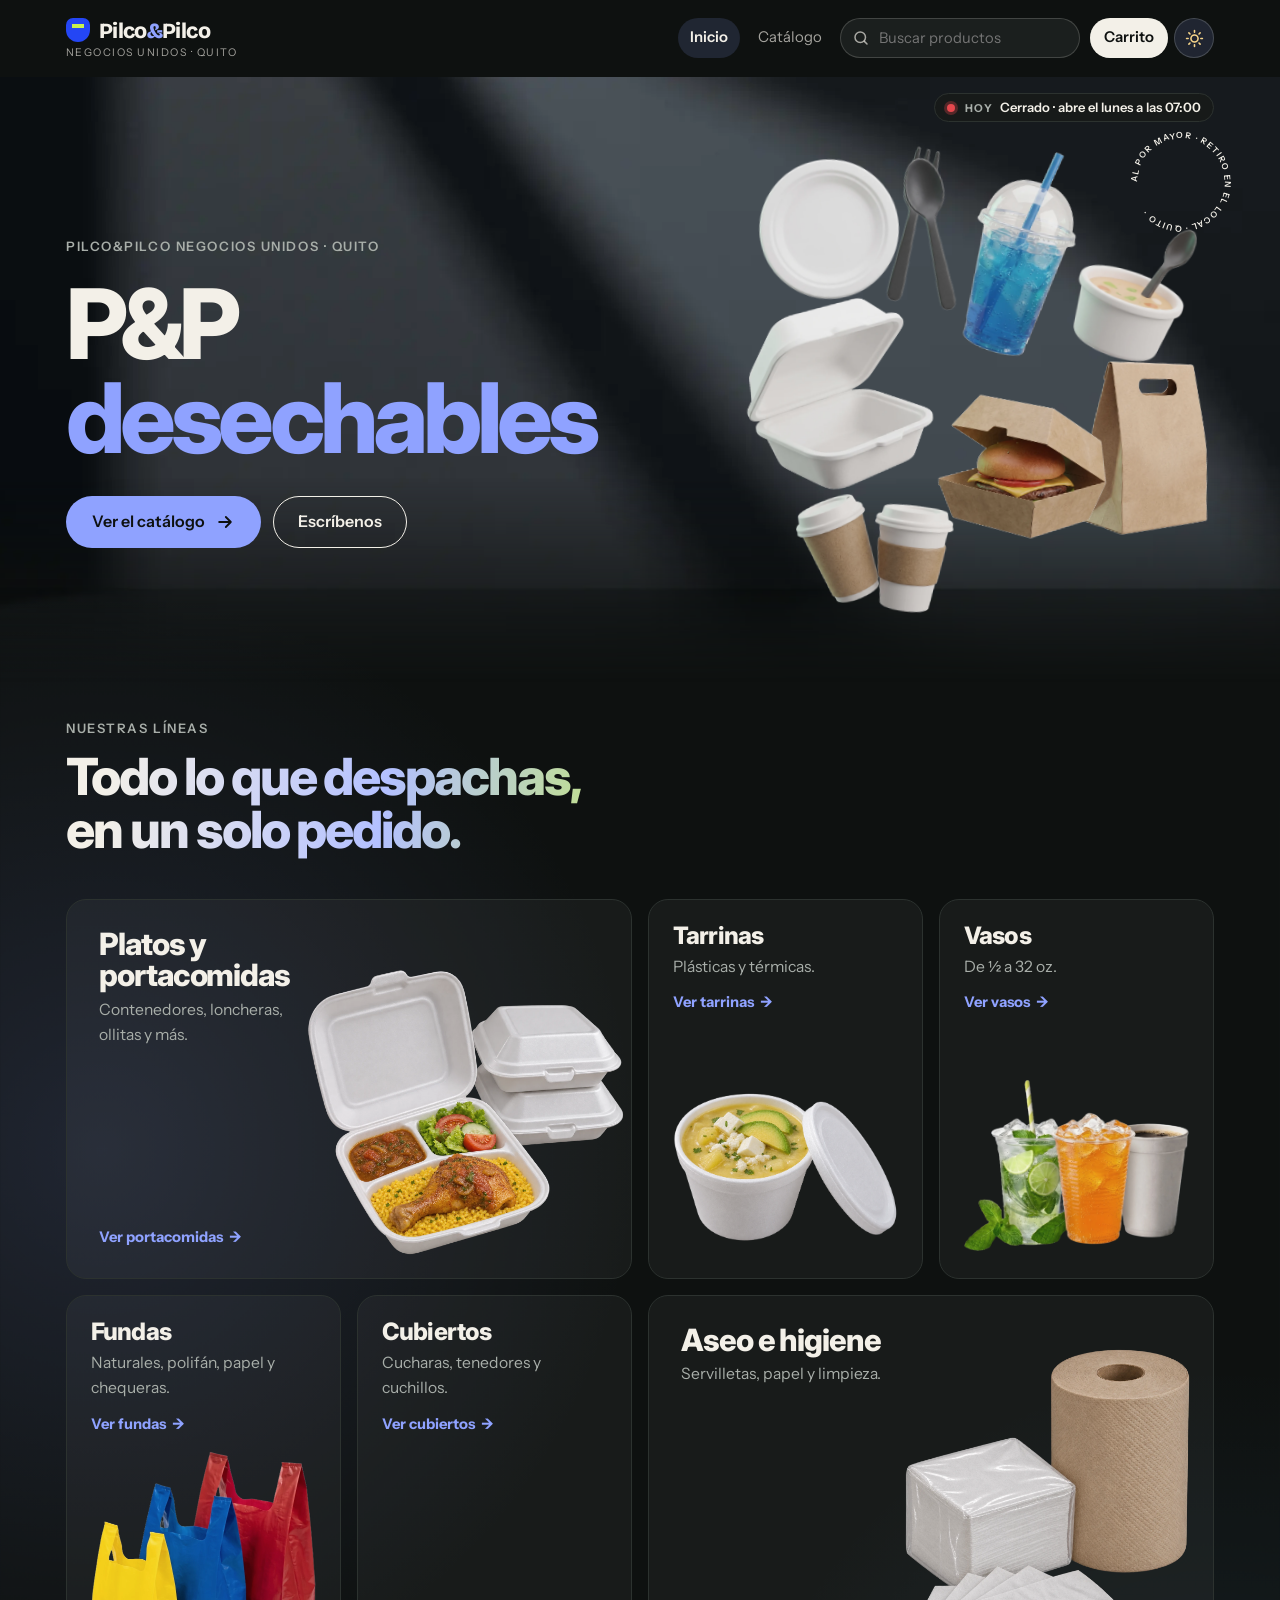
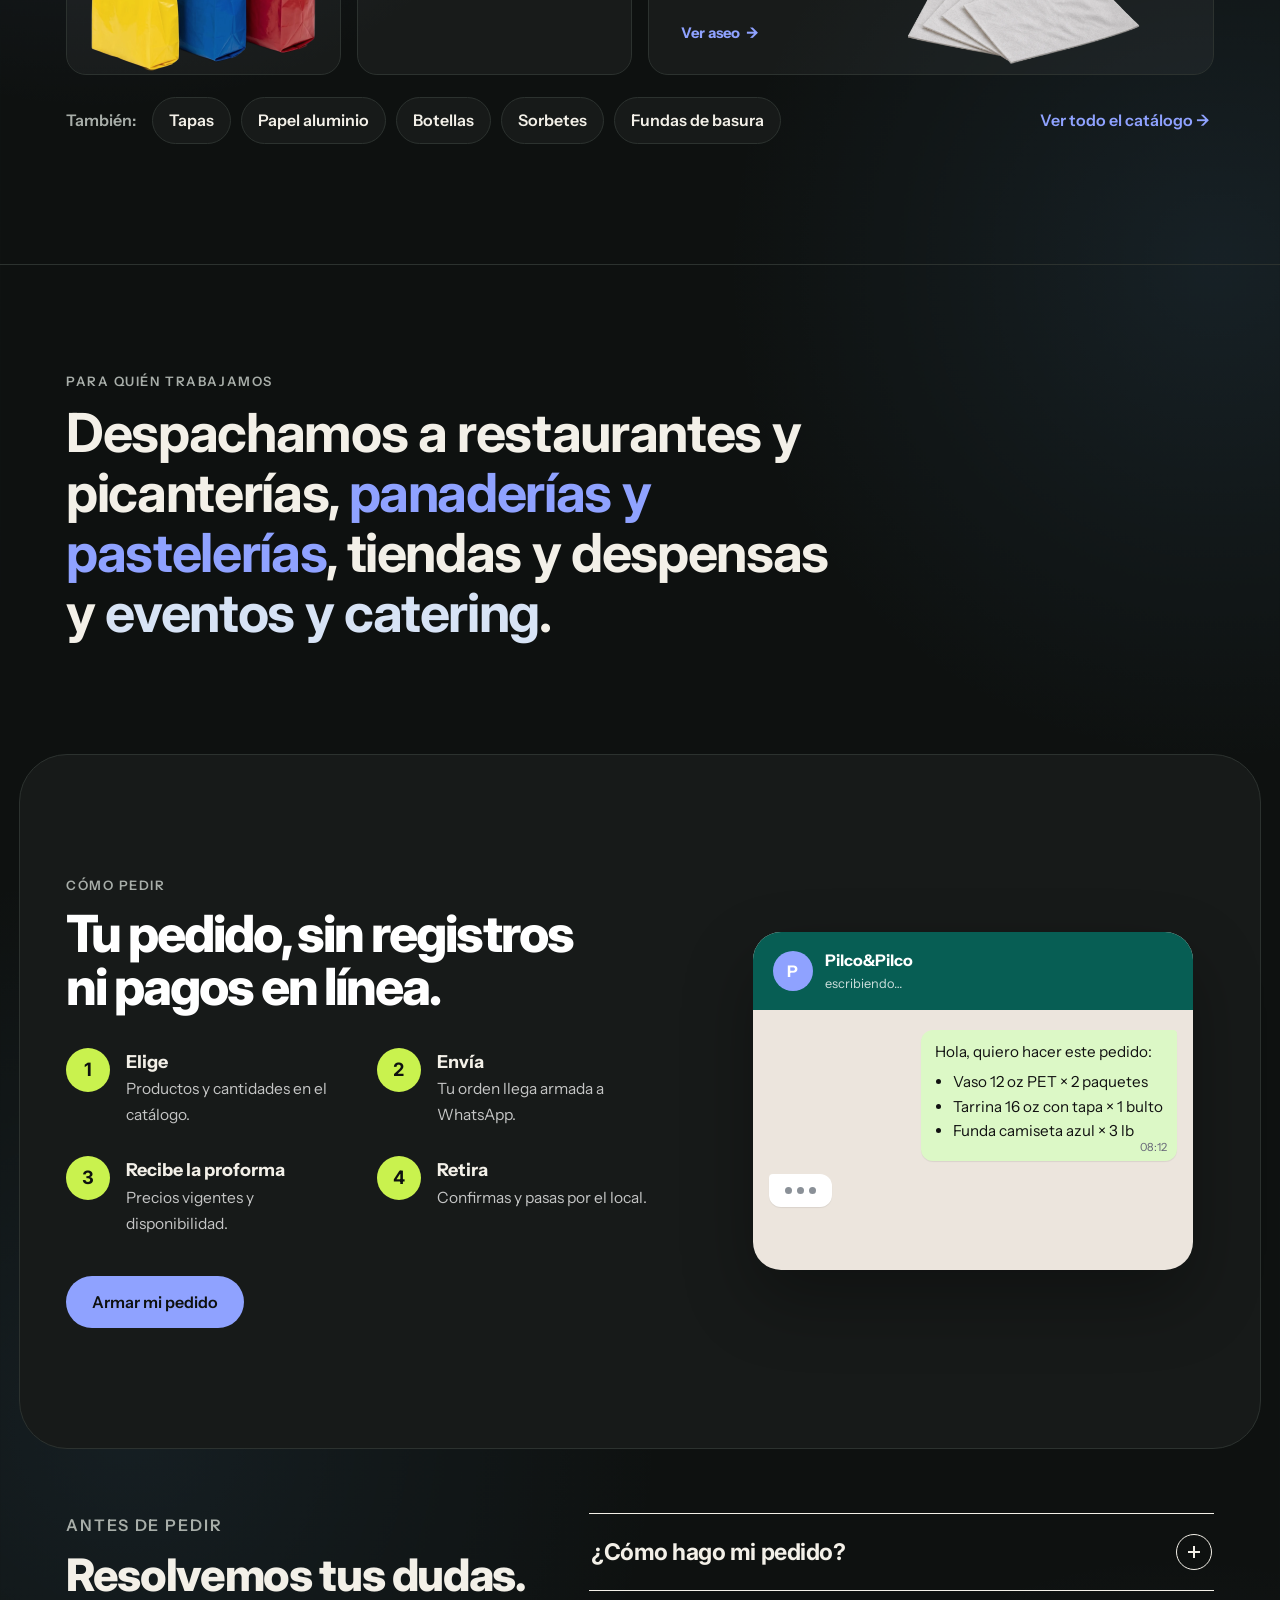
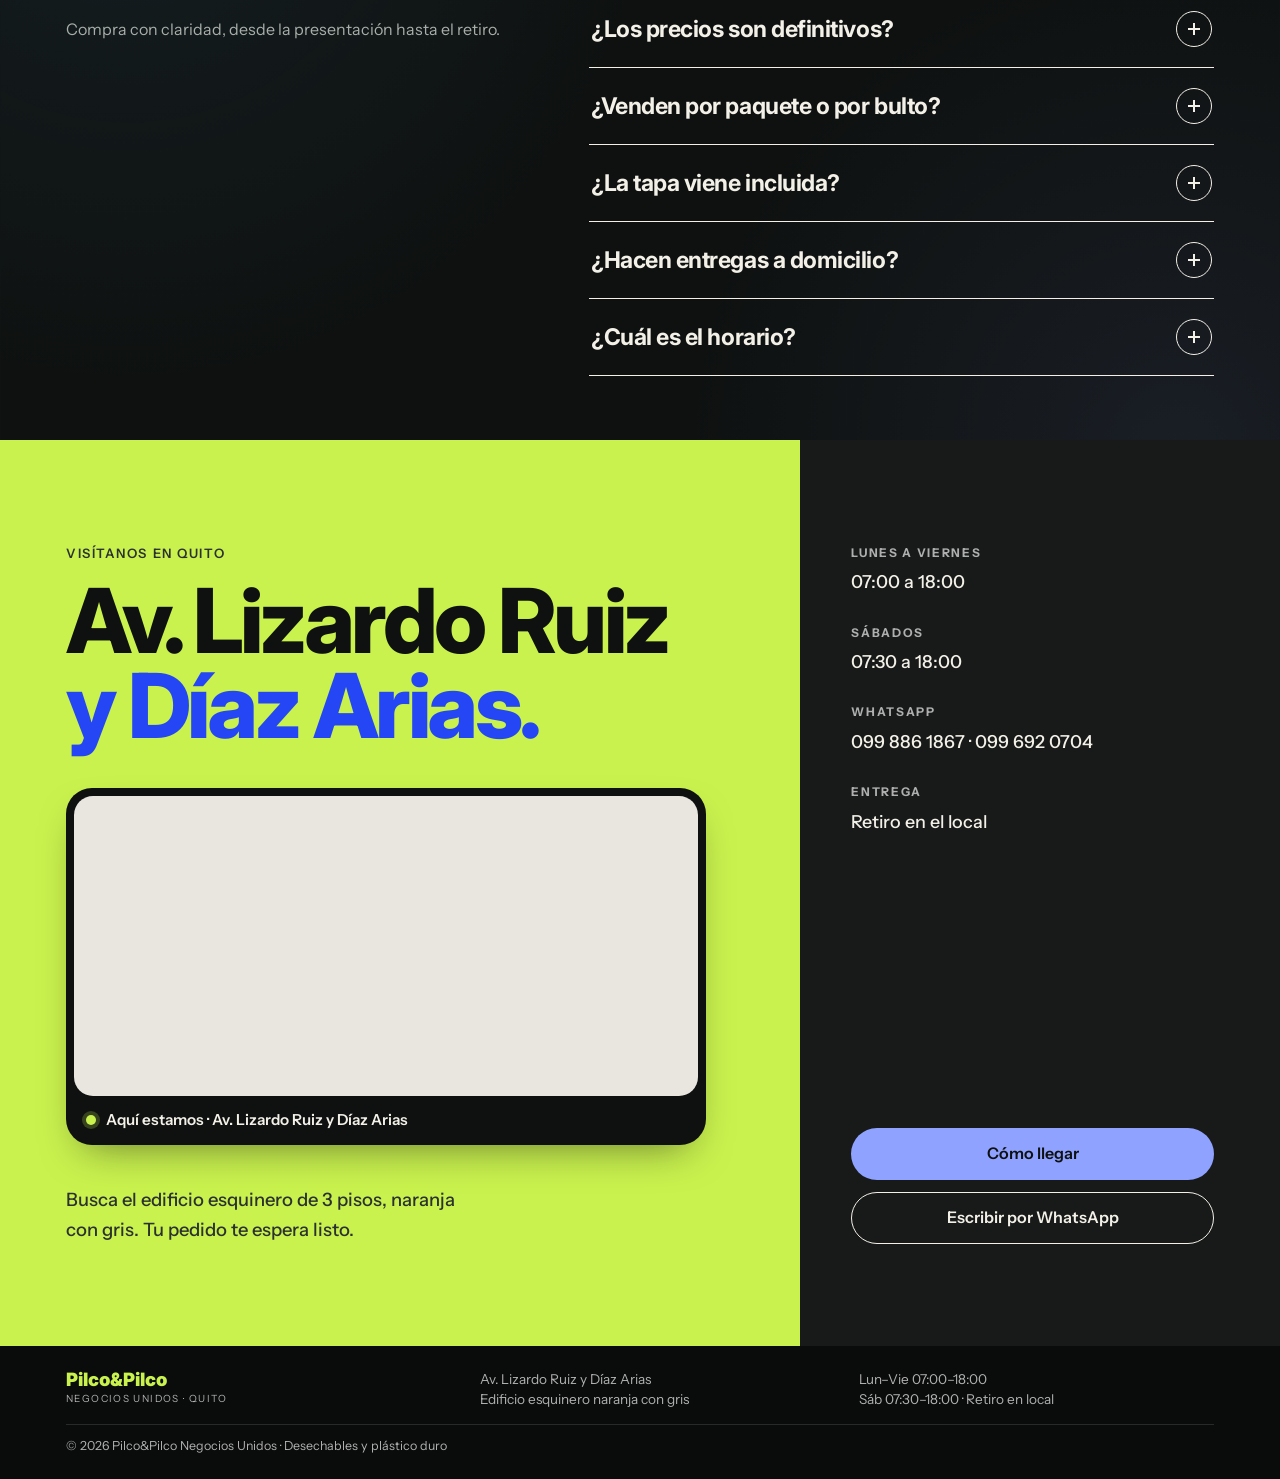
==== commit acc900f6: "Carrito como resumen: una fila por producto, se abre para editar, sin códigos ni panel de resumen ap" ====
--- a/index.html
+++ b/index.html
@@ -544,8 +544,23 @@
 .g-rm{flex:none;display:inline-flex;align-items:center;gap:6px;min-height:36px;padding:0 12px;border:1px solid var(--line);border-radius:999px;background:var(--surface);color:var(--muted);font:600 .82rem var(--body);cursor:pointer;transition:color .15s,border-color .15s,background .15s}
 .g-rm svg{width:16px;height:16px}
 .g-rm:hover,.g-rm:focus-visible{color:var(--danger);border-color:var(--danger);background:color-mix(in srgb,var(--danger) 8%,transparent)}
-.g-rm.sm{min-height:32px;padding:0 10px;font-size:.78rem}
-@media (max-width:540px){.g-rm .g-rm-t{display:none}.g-rm{width:40px;height:40px;padding:0;justify-content:center}}
+.g-rm{width:38px;height:38px;padding:0;justify-content:center;min-height:0}
+#groups.groups{gap:0;border-top:1px solid var(--line)}
+#groups .group.ci{border:0;border-bottom:1px solid var(--line);border-radius:0;padding:0;gap:0;background:transparent}
+.ci-top{display:flex;align-items:center;gap:8px}
+.ci-row{flex:1;min-width:0;display:flex;align-items:center;gap:12px;background:none;border:0;padding:14px 4px;text-align:left;color:var(--ink);font-family:var(--body);cursor:pointer;border-radius:10px}
+.ci-row:hover .ci-ed{color:var(--sky)}
+.ci-txt{flex:1;min-width:0;display:flex;flex-direction:column;gap:3px}
+.ci-txt b{font-weight:600;font-size:.98rem;line-height:1.3}
+.ci-txt small{font-size:.84rem;color:var(--muted);line-height:1.4}
+.ci-txt .pending{color:#C98A00}
+.ci-amt{flex:none;display:flex;flex-direction:column;align-items:flex-end;gap:4px}
+.ci-amt b{font-weight:700;font-variant-numeric:tabular-nums;font-size:.98rem}
+.ci-ed{display:inline-flex;align-items:center;gap:2px;font-size:.76rem;color:var(--muted)}
+.ci-ed svg{width:14px;height:14px;transition:transform .2s}
+.ci.open .ci-ed svg{transform:rotate(180deg)}
+.ci-edit{display:flex;flex-direction:column;gap:12px;padding:4px 4px 16px}
+#builder-total{margin-top:2px}
 .total{display:flex;justify-content:space-between;gap:12px;align-items:baseline;border-top:2px solid var(--sky-mid);padding-top:10px;font-weight:600}
 .total small{font-weight:400;color:var(--muted)}
 .total b{font-variant-numeric:tabular-nums;font-size:1.1rem}
@@ -1808,7 +1823,7 @@
           <div>
             <p class="eyebrow">Hacer pedido</p>
             <h2>Arma tu orden de pedido</h2>
-            <p>Elige las opciones de cada producto (color, tapa, acabado…), revisa tu lista y envíala por WhatsApp. Te respondemos con la proforma.</p>
+            <p>Revisa tu lista y envíala por WhatsApp. Si quieres cambiar algo, toca el producto. Te respondemos con la proforma.</p>
           </div>
           <a class="btn btn-ghost" href="#catalogo" data-go="catalogo">Ver catálogo</a>
         </div>
@@ -1831,6 +1846,7 @@
                 <a href="#catalogo" data-go="catalogo" data-cat="Aseo e higiene">Aseo</a>
               </nav></div>
             <ul class="groups" id="groups"></ul>
+            <div class="total" id="cart-total" hidden></div>
             <details class="other-box" id="other-box">
               <summary>¿No encuentras algo? Escríbelo</summary>
               <div class="row">
@@ -1842,16 +1858,11 @@
           </div>
 
           <div class="panel" id="summary" aria-labelledby="s-title">
-            <div class="panel-head">
-              <div><span class="step-tag">Paso 2</span><h3 id="s-title">Resumen</h3></div>
-            </div>
-            <p class="cart-empty" id="sum-empty">Aquí verás tu lista con cantidades y precios referenciales.</p>
+            <p class="cart-empty" id="sum-empty" hidden></p>
             <ul class="sum-list" id="cart-list" hidden></ul>
-            <div class="total" id="cart-total" hidden></div>
-
-            <hr class="divider">
+            <h3 id="s-title" class="sr">Tus datos</h3>
             <form id="order-form" novalidate style="display:flex;flex-direction:column;gap:12px">
-              <div><span class="step-tag">Paso 3</span><h3 style="font-weight:800;font-variation-settings:'wdth' 112;font-size:1.35rem">Tus datos</h3></div>
+              <div><span class="step-tag">Paso 2</span><h3 style="font-weight:800;font-variation-settings:'wdth' 112;font-size:1.35rem">Tus datos</h3></div>
               <div class="row2">
                 <label class="field"><span>Nombre <b class="req">*</b></span><input type="text" id="c-name" autocomplete="name" placeholder="Ej. María Torres"></label>
                 <label class="field"><span>Teléfono / WhatsApp <b class="req">*</b></span><input type="tel" id="c-phone" autocomplete="tel" placeholder="09xxxxxxxx"></label>
@@ -6188,7 +6199,7 @@
       html += '<div class="field"><span>Presentación y cantidad</span><ul class="pres-list">'+ps.list.map(function(o){
         var inf = o.row ? it.p.info[o.row.v] : null, pr = o.row && base && typeof o.row.p === "number" ? o.row.p : null;
         if(!o.row) return o.out ? '<li class="off"><div class="pl-t"><b>'+esc(o.x)+'</b><small>Sin stock</small></div></li>' : '';
-        var sub = [pr !== null ? fmt(pr)+' c/u' : base ? 'Precio en la proforma' : 'Precio por '+esc(ln.unit.toLowerCase())+' en la proforma', inf && inf.code ? 'cód. '+esc(inf.code) : ''].filter(Boolean).join(' · ');
+        var sub = [pr !== null ? fmt(pr)+' c/u' : base ? 'Precio en la proforma' : 'Precio por '+esc(ln.unit.toLowerCase())+' en la proforma', ''].filter(Boolean).join(' · ');
         return '<li'+(o.q ? ' class="on"' : '')+'><div class="pl-t"><b>'+esc(o.x)+'</b><small>'+sub+'</small>'+(o.q && pr !== null ? '<small class="pl-s">Subtotal <b>'+fmt(pr*o.q)+'</b></small>' : '')+'</div>'
           + '<div class="ci-qty" role="group" aria-label="Cantidad de '+esc(o.x)+'"><button type="button" data-g="'+gi+'" data-l="'+li+'" data-px="'+esc(o.x)+'" data-pd="-1" aria-label="Menos"'+(o.q ? '' : ' disabled')+'>−</button><input class="qin" type="text" inputmode="numeric" pattern="[0-9]*" enterkeyhint="done" autocomplete="off" value="'+o.q+'" data-pin="'+esc(o.x)+'" data-g="'+gi+'" data-l="'+li+'" aria-label="Cantidad"><button type="button" data-g="'+gi+'" data-l="'+li+'" data-px="'+esc(o.x)+'" data-pd="1" aria-label="Más">+</button></div></li>';
       }).join("")+'</ul>'+(function(){ var no = ps.list.filter(function(o){ return !o.row && !o.out; }).map(function(o){ return o.x; });
@@ -6250,10 +6261,10 @@
         var i = it.p.info[st.row.v] || {}, x = linePrice(it, ln, st, groupQty(g));
         if(i.tapa){
           var base = ln.unit === it.units[0], tq = tapaQty(i, ln, base);
-          info = '<p class="line-info">'+['Código <b>'+esc(i.code || "—")+'</b> + tapa <b>'+esc(i.tapa.code || i.tapa.name)+'</b>', st.row.pres ? esc(st.row.pres) + (base && i.tapa.ratio !== 1 ? ' + ' + esc(unitText(i.tapa.unit, tq)) + ' de tapas' : '') : '',
+          info = '<p class="line-info">'+['Con tapa', st.row.pres ? esc(st.row.pres) + (base && i.tapa.ratio !== 1 ? ' + ' + esc(unitText(i.tapa.unit, tq)) + ' de tapas' : '') : '',
             x !== null ? 'Ref. <b>'+fmt(x)+'</b> c/u · Subtotal <b>'+fmt(x*ln.qty)+'</b>' : (base ? 'Precio en la proforma' : 'Precio por '+esc(ln.unit.toLowerCase())+' en la proforma')].filter(Boolean).join(' · ')+'</p>';
         } else
-        info = '<p class="line-info">'+[i.code ? 'Código <b>'+esc(i.code)+'</b>' : '', i.tier && ln.unit === "Bulto" && i.tier.pb ? 'Bulto de '+i.tier.pb+' paquetes' : st.row.pres ? esc(st.row.pres) : '', x !== null ? 'Ref. <b>'+fmt(x)+'</b> c/u · Subtotal <b>'+fmt(x*ln.qty)+'</b>' : (ln.unit !== it.units[0] ? 'Precio por '+esc(ln.unit.toLowerCase())+' en la proforma' : 'Precio en la proforma')].filter(Boolean).join(' · ')+'</p>';
+        info = '<p class="line-info">'+[i.tier && ln.unit === "Bulto" && i.tier.pb ? 'Bulto de '+i.tier.pb+' paquetes' : st.row.pres ? esc(st.row.pres) : '', x !== null ? 'Ref. <b>'+fmt(x)+'</b> c/u · Subtotal <b>'+fmt(x*ln.qty)+'</b>' : (ln.unit !== it.units[0] ? 'Precio por '+esc(ln.unit.toLowerCase())+' en la proforma' : 'Precio en la proforma')].filter(Boolean).join(' · ')+'</p>';
       } else { miss = true; info = '<p class="line-info todo">'+(st.missing.length ? 'Elige '+esc(joinY(st.missing))+' para ver el precio.' : 'Elige las opciones para ver el precio.')+'</p>'; }
     } else if(g.other){
       html += '<label class="field"><span>Producto y medida</span><input type="text" data-g="'+gi+'" data-l="'+li+'" data-f="text" value="'+esc(g.text)+'"></label>';
@@ -6293,22 +6304,42 @@
   }
   var TRASH_SVG = '<svg viewBox="0 0 24 24" fill="none" stroke="currentColor" stroke-width="2" stroke-linecap="round" stroke-linejoin="round" aria-hidden="true"><path d="M4 7h16M10 11v6M14 11v6M6 7l1 12a2 2 0 0 0 2 2h6a2 2 0 0 0 2-2l1-12M9 7V4h6v3"/></svg>';
   function canMore(g){ var it = ITEM[g.key]; return !g.other && it && (it.rows ? it.rows.filter(function(r){ return !r.out; }).length > 1 : (!it.p.detail && it.p.variants.length > 1) || it.p.detail); }
+  /* 22 nov 2026 (Ian): el carrito es el resumen. Cada producto en una fila (nombre, opciones, cantidad, precio y eliminar);
+     al tocar la fila se abre para editar. Si le falta elegir algo, se abre solo. */
+  var cartOpen = {};
+  var CHEV_SVG = '<svg viewBox="0 0 24 24" fill="none" stroke="currentColor" stroke-width="2" stroke-linecap="round" stroke-linejoin="round" aria-hidden="true"><path d="m6 9 6 6 6-6"/></svg>';
   function renderGroups(){
     $("groups").innerHTML = cart.map(function(g, gi){
-      var it = g.other ? null : ITEM[g.key];
-      return '<li class="group"><div class="g-head"><div><small>'+esc(g.other ? "Otro producto" : it.rows ? (it.grp || it.p.name) : it.p.cat)+'</small><b>'+esc(g.other ? "A cotizar" : it.rows ? (it.full || it.m) : it.p.name)+'</b></div>'
-        + '<button type="button" class="g-rm" data-g="'+gi+'" data-rm="group" aria-label="Eliminar '+esc(g.other ? (g.text || "producto") : it.rows ? (it.full || it.m) : it.p.name)+' del carrito">'+TRASH_SVG+'<span class="g-rm-t">Eliminar</span></button></div>'
-        + g.lines.map(function(_, li){ return lineHTML(g, gi, li); }).join("")
-        + nudgeHTML(g)
-        + (simpleItem(it) ? '' : !g.other && presMode(it) ? (presCanMore(it) ? '<button type="button" class="btn btn-soft addline" data-g="'+gi+'" data-more="1">'+esc(presMoreLabel(it))+'</button>' : '')
-          : canMore(g) ? '<button type="button" class="btn btn-soft addline" data-g="'+gi+'" data-more="1">+ Otra combinación</button>' : '')
+      var it = g.other ? null : ITEM[g.key], L = groupLines(g), ok = L.length && L.every(function(x){ return x.ok; });
+      var open = !!cartOpen[g.key] || !ok;
+      var title = g.other ? (g.text || "Otro producto") : itemTitle(it);
+      var subs = L.filter(function(x){ return x.ok; }).map(function(x){
+        var o = (x.opts !== undefined ? x.opts : (x.detail === "—" ? "" : x.detail)) || "";
+        o = o.replace(/Paquete x\s*(\d+)/i, "paquete de $1");
+        return [o, x.qty ? (x.qt || unitText(x.unit, x.qty)) : ""].filter(Boolean).join(" · ");
+      });
+      var pr = L.filter(function(x){ return x.ok && x.price !== null; }), sum = pr.reduce(function(a, x){ return a + x.price * x.qty; }, 0);
+      var amt = !ok ? '' : pr.length ? fmt(sum) : 'A cotizar';
+      var sub = !ok ? '<span class="pending">Falta elegir opciones</span>' : subs.map(esc).join("<br>");
+      var name = esc(title);
+      return '<li class="group ci'+(open ? ' open' : '')+'">'
+        + '<div class="ci-top"><button type="button" class="ci-row" data-g="'+gi+'" data-tog="1" aria-expanded="'+open+'"><span class="ci-txt"><b>'+name+'</b><small>'+sub+'</small></span>'
+        + '<span class="ci-amt">'+(amt ? '<b>'+amt+'</b>' : '')+(ok ? '<span class="ci-ed">'+(open ? 'Cerrar' : 'Editar')+CHEV_SVG+'</span>' : '')+'</span></button>'
+        + '<button type="button" class="g-rm" data-g="'+gi+'" data-rm="group" aria-label="Eliminar '+name+' del carrito">'+TRASH_SVG+'</button></div>'
+        + (open ? '<div class="ci-edit">'
+          + g.lines.map(function(_, li){ return lineHTML(g, gi, li); }).join("")
+          + nudgeHTML(g)
+          + (simpleItem(it) ? '' : !g.other && presMode(it) ? (presCanMore(it) ? '<button type="button" class="btn btn-soft addline" data-g="'+gi+'" data-more="1">'+esc(presMoreLabel(it))+'</button>' : '')
+            : canMore(g) ? '<button type="button" class="btn btn-soft addline" data-g="'+gi+'" data-more="1">+ Otra combinación</button>' : '')
+          + '</div>' : '')
         + '</li>';
     }).join("");
   }
   /* líneas listas para la orden */
-  function orderLines(){
+  function orderLines(){ return cart.reduce(function(a, g){ return a.concat(groupLines(g)); }, []); }
+  function groupLines(g){
     var out = [];
-    cart.forEach(function(g){
+    (function(){
       g.lines.forEach(function(ln){
         if(g.other){ out.push({name: g.text, detail: "—", unit: ln.unit, qty: ln.qty, price: null, code: "", ok: !!g.text.trim(), title: g.text}); return; }
         var it = ITEM[g.key], p = it.p;
@@ -6336,7 +6367,7 @@
           out.push({name: p.name, detail: d || "Medida por confirmar", unit: ln.unit, qty: ln.qty, price: null, code: "", ok: !!ln.variant || p.detail || p.variants.length < 2, title: p.name});
         }
       });
-    });
+    })();
     return out;
   }
   /* v175: el total referencial cuenta hasta el nuevo valor (Value Change) */
@@ -6353,8 +6384,8 @@
   }
   function renderSummary(){
     var L = orderLines();
-    $("sum-empty").hidden = L.length > 0; $("cart-list").hidden = !L.length;
-    $("cart-list").innerHTML = L.map(function(x){
+    $("cart-list").hidden = true;
+    if(0) $("cart-list").innerHTML = L.map(function(x){
       return '<li><span>'+esc(x.title)+'<small>'+(x.ok ? esc(x.opts !== undefined ? x.opts : (x.detail === "—" ? "" : x.detail)) : '<span class="pending">Falta elegir opciones</span>')+'</small></span><b>'+esc(x.qty ? (x.qt || unitText(x.unit, x.qty)) : "—")+(x.ok && x.price !== null ? '<small>'+fmt(x.price*x.qty)+'</small>' : '')+'</b></li>';
     }).join("");
     var pr = L.filter(function(x){ return x.ok && x.price !== null; }), miss = L.length - pr.length;
@@ -6379,11 +6410,12 @@
   $("groups").addEventListener("click", function(e){
     var b = e.target.closest("button"); if(!b || b.disabled) return;
     var gi = +b.dataset.g, g = cart[gi]; if(!g) return;
-    if(b.dataset.rm === "group"){ cart.splice(gi, 1); save(); renderCart(); renderCatalog(); return; }
+    if(b.dataset.tog){ if(cartOpen[g.key]) delete cartOpen[g.key]; else cartOpen[g.key] = 1; renderGroups(); refocus('.ci-row[data-g="'+gi+'"]'); return; }
+    if(b.dataset.rm === "group"){ delete cartOpen[g.key]; cart.splice(gi, 1); save(); renderCart(); renderCatalog(); return; }
     if(b.dataset.more){ g.lines.push(newLine(ITEM[g.key], g.lines.map(function(l){ return l.sel && l.sel.c; }))); save(); renderCart(); refocus('.line[data-g="'+gi+'"][data-l="'+(g.lines.length-1)+'"] button, .line[data-g="'+gi+'"][data-l="'+(g.lines.length-1)+'"] select'); return; }
     var o = lineOf(b); if(!o || !o.ln) return;
     if(b.dataset.edit){ o.ln.edit = true; save(); renderCart(); refocus('.line[data-g="'+gi+'"][data-l="'+b.dataset.l+'"] button'); return; }
-    if(b.dataset.done){ delete o.ln.edit; save(); renderCart(); refocus('.line[data-g="'+gi+'"][data-l="'+b.dataset.l+'"] [data-edit]'); return; }
+    if(b.dataset.done){ delete o.ln.edit; delete cartOpen[g.key]; save(); renderCart(); refocus('.line[data-g="'+gi+'"][data-l="'+b.dataset.l+'"] [data-edit]'); return; }
     if(b.dataset.cbk){ var it4 = ITEM[g.key], st4 = lineState(it4, o.ln), B4 = st4.row ? bkOf(it4, it4.p.info[st4.row.v]) : null;
       if(o.ln.bk){ delete o.ln.bk; o.ln.qty = 1; } else if(B4){ o.ln.unit = it4.units[0]; o.ln.bk = {n: 1, s: 0, w: B4.w, pb: B4.pb}; o.ln.qty = B4.pb; }
       save(); renderCart(); refreshAdd(g.key); refocus('.line[data-g="'+gi+'"][data-l="'+b.dataset.l+'"] [data-cbk]'); return; }
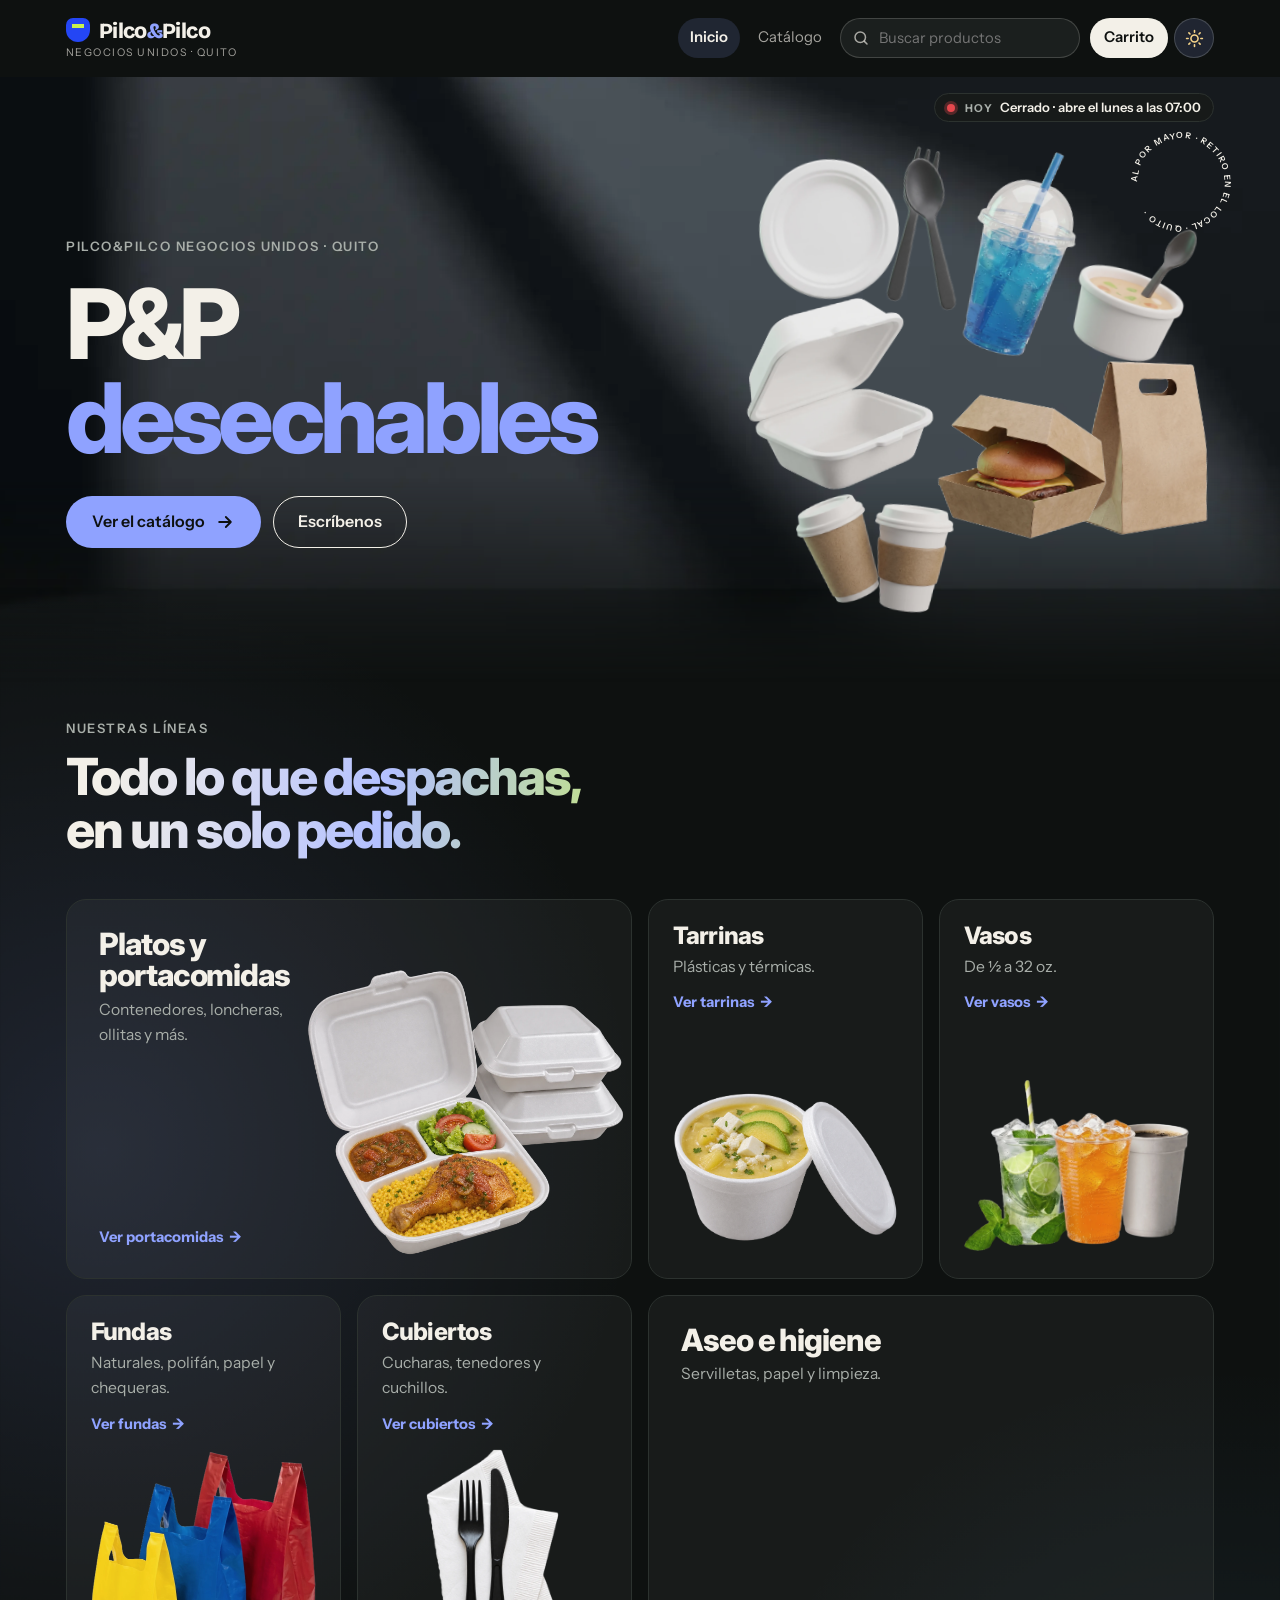
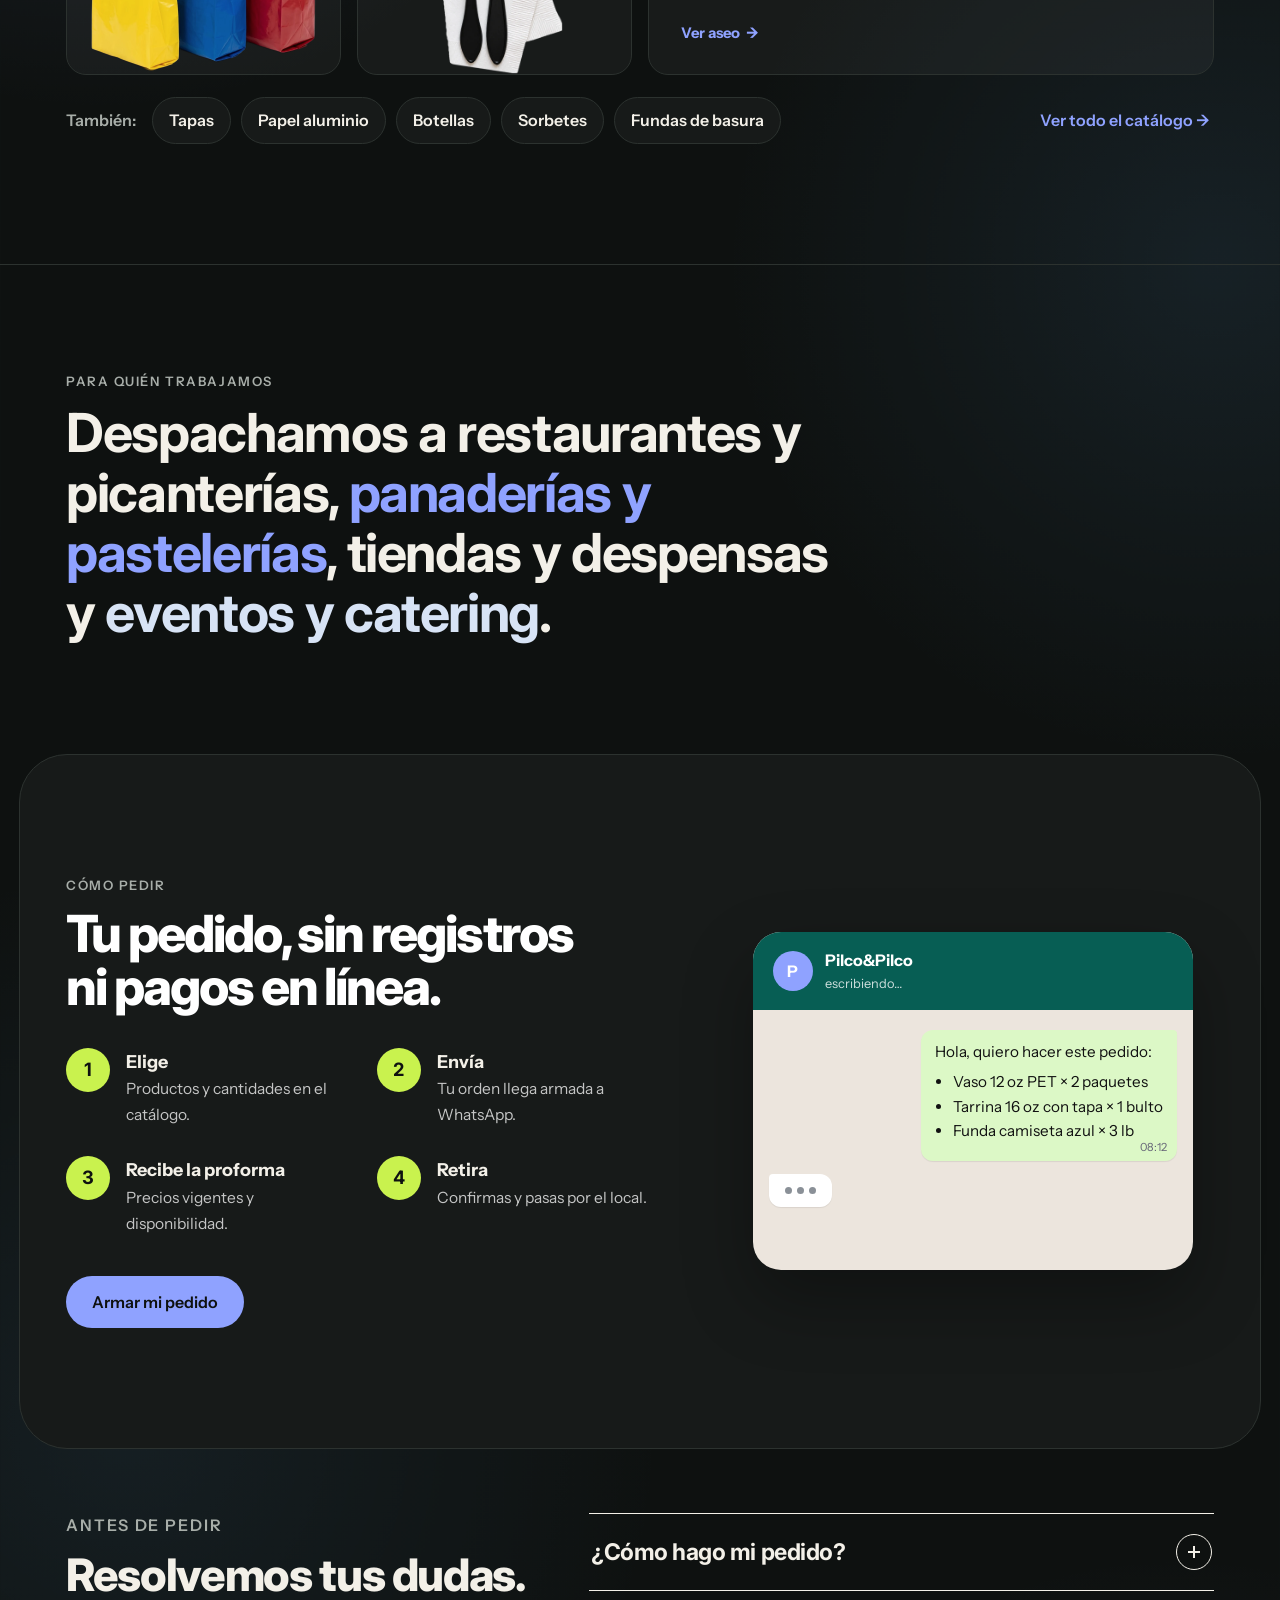
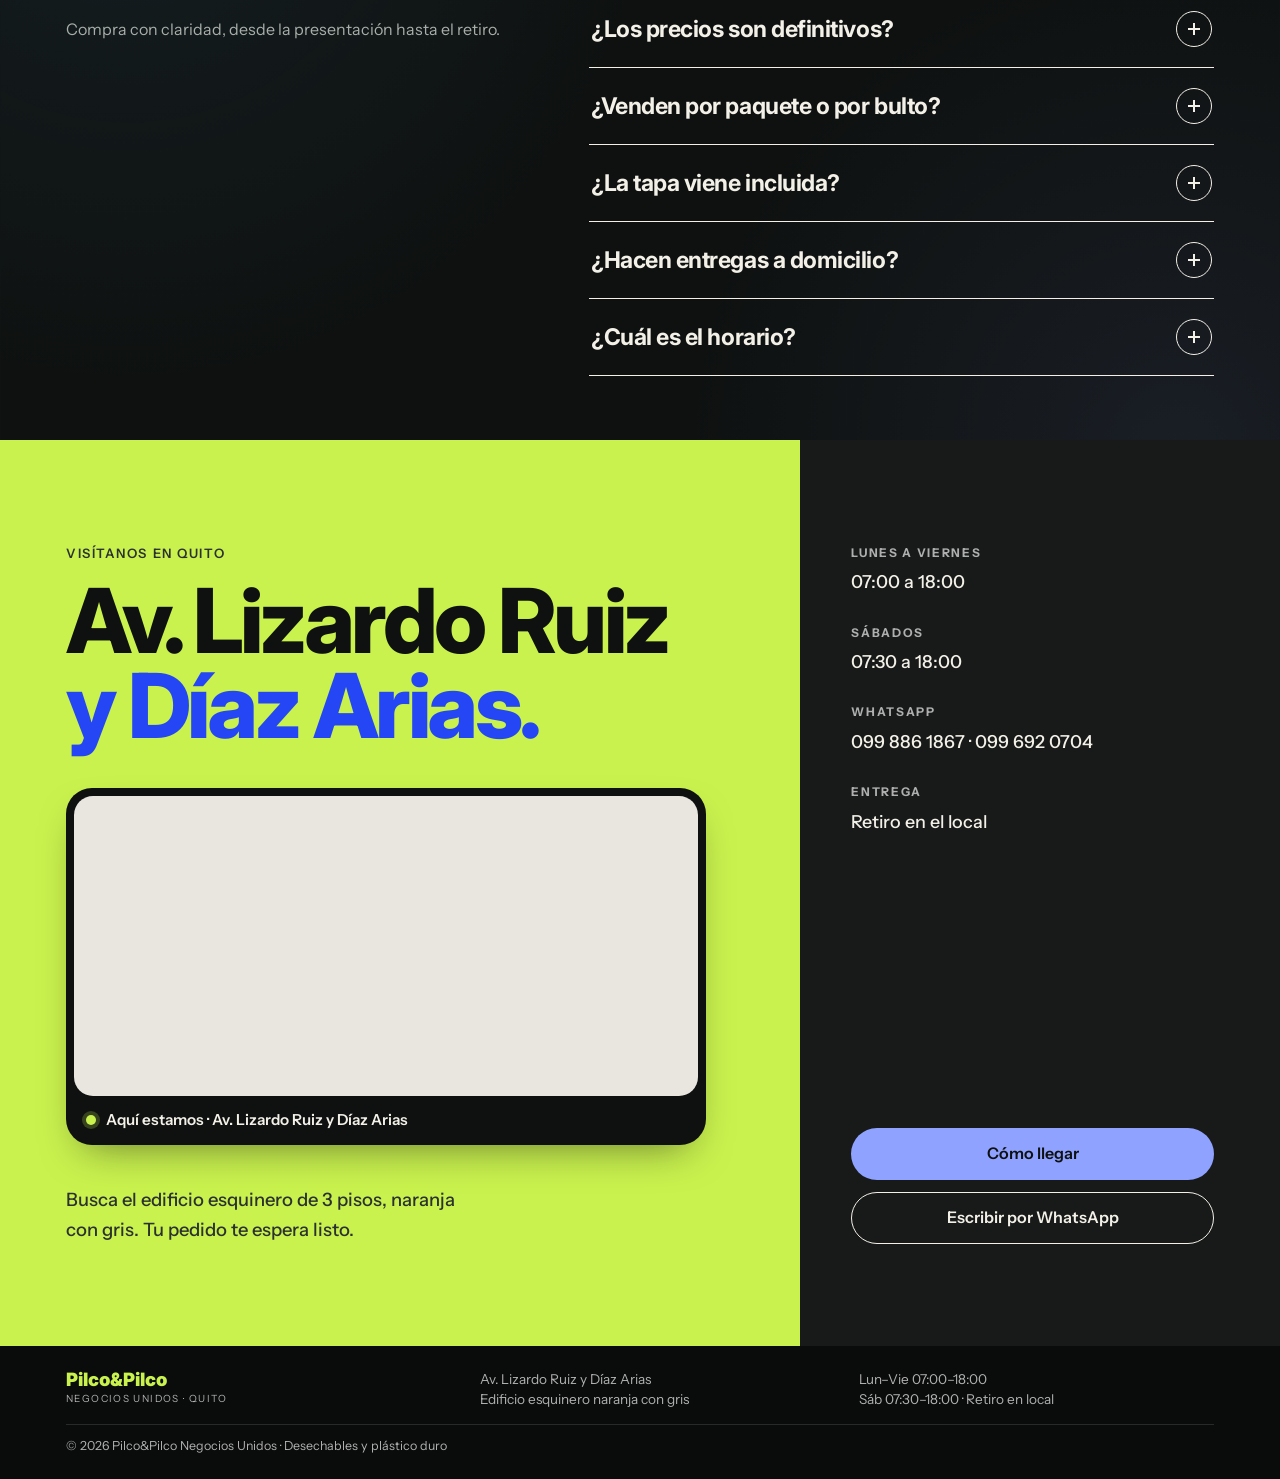
==== commit d5df58fa: "Carrito: vuelo parabólico al agregar, brillo celeste/naranja al llegar y basurero rojo al eliminar C" ====
--- a/index.html
+++ b/index.html
@@ -561,6 +561,17 @@
 .ci.open .ci-ed svg{transform:rotate(180deg)}
 .ci-edit{display:flex;flex-direction:column;gap:12px;padding:4px 4px 16px}
 #builder-total{margin-top:2px}
+/* 22 nov 2026 (Ian): brillo al llegar al carrito (día celeste Rei, noche naranja Escudo AT) y basurero rojo (Asuka) */
+.cart-glow{--cg:#6CCBF5;animation:cartGlow .95s ease-out}
+.cart-glow.bump{animation:bump .5s cubic-bezier(.3,1.7,.5,1),cartGlow .95s ease-out}
+html.night .cart-glow{--cg:#FF8C1A}
+@keyframes cartGlow{0%{box-shadow:0 0 0 0 color-mix(in srgb,var(--cg) 0%,transparent)}25%{box-shadow:0 0 0 3px color-mix(in srgb,var(--cg) 38%,transparent),0 0 20px 3px color-mix(in srgb,var(--cg) 48%,transparent)}100%{box-shadow:0 0 0 10px color-mix(in srgb,var(--cg) 0%,transparent),0 0 30px 8px color-mix(in srgb,var(--cg) 0%,transparent)}}
+.hbar a.hbar-cart.cart-glow{animation:none}
+.hbar a.hbar-cart.cart-glow svg{animation:cartGlowIc .95s ease-out}
+@keyframes cartGlowIc{25%{color:var(--cg);filter:drop-shadow(0 0 7px var(--cg))}100%{filter:none}}
+.g-rm.rm-glow{color:#E8303A;border-color:#E8303A;background:color-mix(in srgb,#E8303A 14%,transparent);box-shadow:0 0 0 3px color-mix(in srgb,#E8303A 25%,transparent),0 0 16px 2px color-mix(in srgb,#E8303A 40%,transparent);transition:all .15s}
+html.night .g-rm.rm-glow{color:#FF5A5F;border-color:#FF5A5F}
+.ci.ci-out{transition:opacity .25s .15s,transform .25s .15s;opacity:0;transform:translateX(16px)}
 .total{display:flex;justify-content:space-between;gap:12px;align-items:baseline;border-top:2px solid var(--sky-mid);padding-top:10px;font-weight:600}
 .total small{font-weight:400;color:var(--muted)}
 .total b{font-variant-numeric:tabular-nums;font-size:1.1rem}
@@ -5945,29 +5956,30 @@
     var pill = document.querySelector(".nav .pill");
     var bump = function(el){ if(!el) return; el.classList.remove("bump"); void el.offsetWidth; el.classList.add("bump"); };
     var b = btn && btn.isConnected ? btn.getBoundingClientRect() : null;
+    /* 22 nov 2026 (Ian): trayectoria parabólica de verdad (x pareja, y con la parábola) y al llegar el carrito se ilumina:
+       de noche naranja (Escudo AT), de día celeste (Rei) */
     setTimeout(function(){
-      var tgt = pill, r = pill.getBoundingClientRect();
-      if(r.bottom < 0 || r.top > innerHeight){ var tb = document.querySelector("#toast:not([hidden]) button"); if(tb){ tgt = tb; r = tb.getBoundingClientRect(); } }
-      if(!b || !b.width || !Element.prototype.animate || matchMedia("(prefers-reduced-motion: reduce)").matches){ bump(tgt); return; }
-      var x0 = b.left + b.width/2, y0 = b.top + b.height/2, x1 = r.left + r.width/2, y1 = r.top + r.height/2;
-      var peak = Math.max(14, Math.min(y0, y1) - Math.max(56, Math.abs(x1 - x0) * .12)) - y0, dur = 560; /* el arco nunca sale por arriba de la pantalla */
+      var vis = function(el){ if(!el) return null; var q = el.getBoundingClientRect(); return q.width && q.bottom > 0 && q.top < innerHeight ? el : null; };
+      var tgt = vis(pill) || vis(document.querySelector(".hbar-cart")) || vis(document.querySelector("#toast:not([hidden]) button")) || pill;
+      var r = tgt.getBoundingClientRect();
+      var glow = function(el){ bump(el); if(!el) return; el.classList.remove("cart-glow"); void el.offsetWidth; el.classList.add("cart-glow"); setTimeout(function(){ el.classList.remove("cart-glow"); }, 950); };
+      if(!b || !b.width || !r.width || !Element.prototype.animate || matchMedia("(prefers-reduced-motion: reduce)").matches){ glow(tgt); return; }
+      var x0 = b.left + b.width/2, y0 = b.top + b.height/2, x1 = r.left + r.width/2, y1 = r.top + r.height/2, dx = x1 - x0, dy = y1 - y0;
+      /* el punto más alto queda por encima de los dos extremos, sin salirse por arriba de la pantalla */
+      var top = Math.max(16, Math.min(y0, y1) - Math.max(70, Math.abs(dx) * .18)), h0 = y0 - top, h1 = y1 - top;
+      /* parábola y(t) = y0 + a·t² + c·t que pasa por el punto más alto: se resuelve el t del vértice */
+      var tv = Math.sqrt(h0) / (Math.sqrt(h0) + Math.sqrt(h1)), a = h0 / (tv * tv), c = -2 * a * tv;
+      var dur = Math.round(Math.min(900, Math.max(620, Math.hypot(dx, dy) * .7))), K = [], n = 36;
+      for(var i = 0; i <= n; i++){ var t = i / n; K.push({transform: "translate(" + (dx * t).toFixed(1) + "px," + (a * t * t + c * t).toFixed(1) + "px)"}); }
       var ball = document.createElement("div"); ball.className = "pp-ball"; ball.setAttribute("aria-hidden", "true");
       ball.innerHTML = "<span><i></i></span>"; ball.style.left = x0 + "px"; ball.style.top = y0 + "px";
       document.body.appendChild(ball);
-      var sp = ball.firstChild, dot = sp.firstChild;
-      /* carrito más abajo o a la misma altura: arco con caída; carrito arriba (PC): sube en curva y entra al carrito */
-      var sube = y1 < y0 - 80;
-      ball.animate([{transform:"translateX(0)"},{transform:"translateX("+(x1 - x0)+"px)"}], {duration:dur, easing:sube ? "cubic-bezier(.55,0,.85,.6)" : "linear", fill:"forwards"});
-      var fall = sp.animate(sube ? [
-        {transform:"translateY(0)", easing:"cubic-bezier(.2,.7,.3,1)"},
-        {transform:"translateY("+(y1 - y0)+"px)"}] : [
-        {transform:"translateY(0)", easing:"cubic-bezier(.2,.6,.35,1)"},
-        {transform:"translateY("+peak+"px)", offset:.42, easing:"cubic-bezier(.55,0,1,.45)"},
-        {transform:"translateY("+(y1 - y0)+"px)"}], {duration:dur, fill:"forwards"});
-      dot.animate([{transform:"scale(.6)"},{transform:"scale(1)", offset:.25},{transform:"scale(.9,1.15)"}], {duration:dur, fill:"forwards"});
-      fall.onfinish = function(){
-        bump(tgt);
-        var land = dot.animate([{transform:"scale(.9,1.15)", opacity:1},{transform:"scale(1.5,.55)", opacity:1, offset:.35},{transform:"scale(.7)", opacity:0}], {duration:220, easing:"ease-out", fill:"forwards"});
+      var dot = ball.firstChild.firstChild;
+      var fly = ball.firstChild.animate(K, {duration: dur, easing: "linear", fill: "forwards"});
+      dot.animate([{transform:"scale(.6)"},{transform:"scale(1)", offset:.2},{transform:"scale(.85)"}], {duration:dur, fill:"forwards"});
+      fly.onfinish = function(){
+        glow(tgt);
+        var land = dot.animate([{transform:"scale(.85)", opacity:1},{transform:"scale(1.4,.6)", opacity:1, offset:.35},{transform:"scale(.6)", opacity:0}], {duration:200, easing:"ease-out", fill:"forwards"});
         land.onfinish = function(){ ball.remove(); };
       };
     }, 0);
@@ -6411,7 +6423,12 @@
     var b = e.target.closest("button"); if(!b || b.disabled) return;
     var gi = +b.dataset.g, g = cart[gi]; if(!g) return;
     if(b.dataset.tog){ if(cartOpen[g.key]) delete cartOpen[g.key]; else cartOpen[g.key] = 1; renderGroups(); refocus('.ci-row[data-g="'+gi+'"]'); return; }
-    if(b.dataset.rm === "group"){ delete cartOpen[g.key]; cart.splice(gi, 1); save(); renderCart(); renderCatalog(); return; }
+    if(b.dataset.rm === "group"){
+      /* 22 nov 2026 (Ian): el basurero se ilumina de rojo (Asuka) y la fila se va; luego se borra */
+      if(b.classList.contains("rm-glow")) return;
+      var li0 = b.closest(".ci"), key0 = g.key, quitar = function(){ var k = cart.indexOf(g); if(k < 0) return; delete cartOpen[key0]; cart.splice(k, 1); save(); renderCart(); renderCatalog(); };
+      if(matchMedia("(prefers-reduced-motion: reduce)").matches){ quitar(); return; }
+      b.classList.add("rm-glow"); if(li0) li0.classList.add("ci-out"); setTimeout(quitar, 420); return; }
     if(b.dataset.more){ g.lines.push(newLine(ITEM[g.key], g.lines.map(function(l){ return l.sel && l.sel.c; }))); save(); renderCart(); refocus('.line[data-g="'+gi+'"][data-l="'+(g.lines.length-1)+'"] button, .line[data-g="'+gi+'"][data-l="'+(g.lines.length-1)+'"] select'); return; }
     var o = lineOf(b); if(!o || !o.ln) return;
     if(b.dataset.edit){ o.ln.edit = true; save(); renderCart(); refocus('.line[data-g="'+gi+'"][data-l="'+b.dataset.l+'"] button'); return; }
